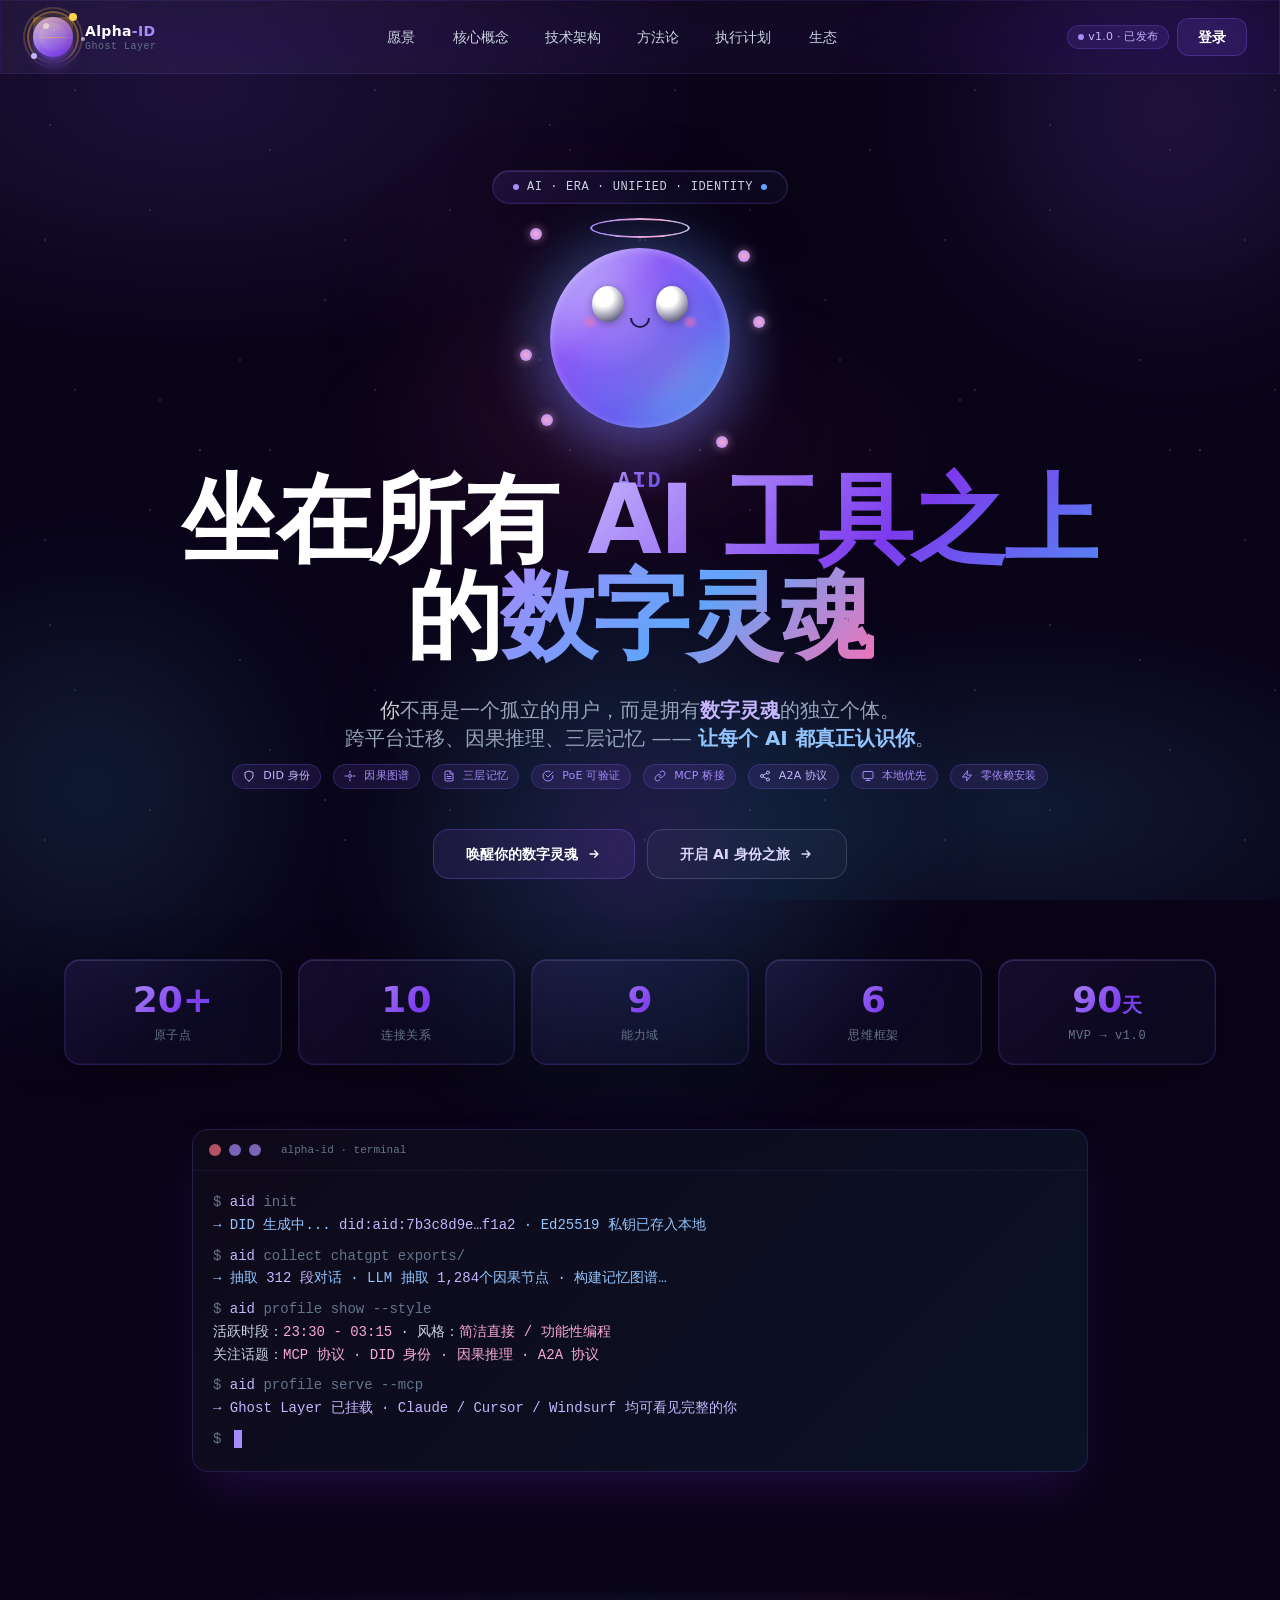
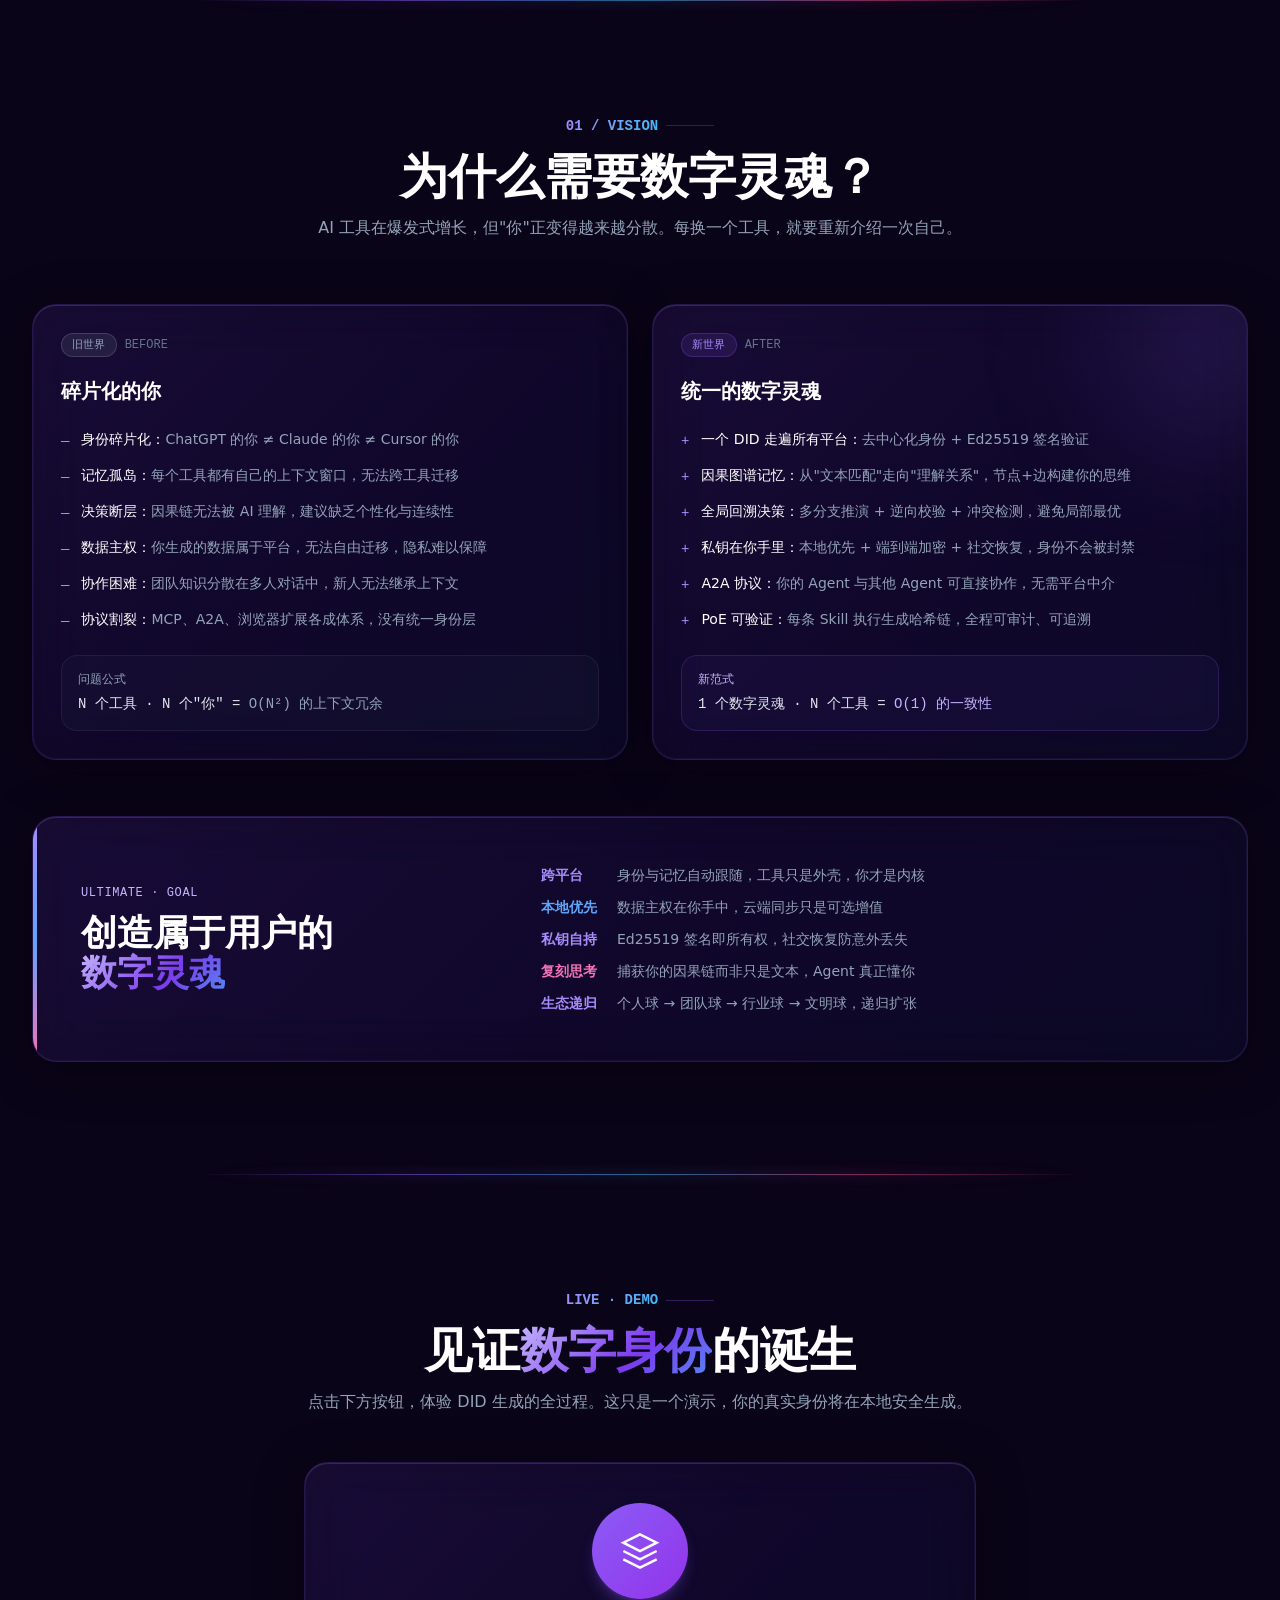
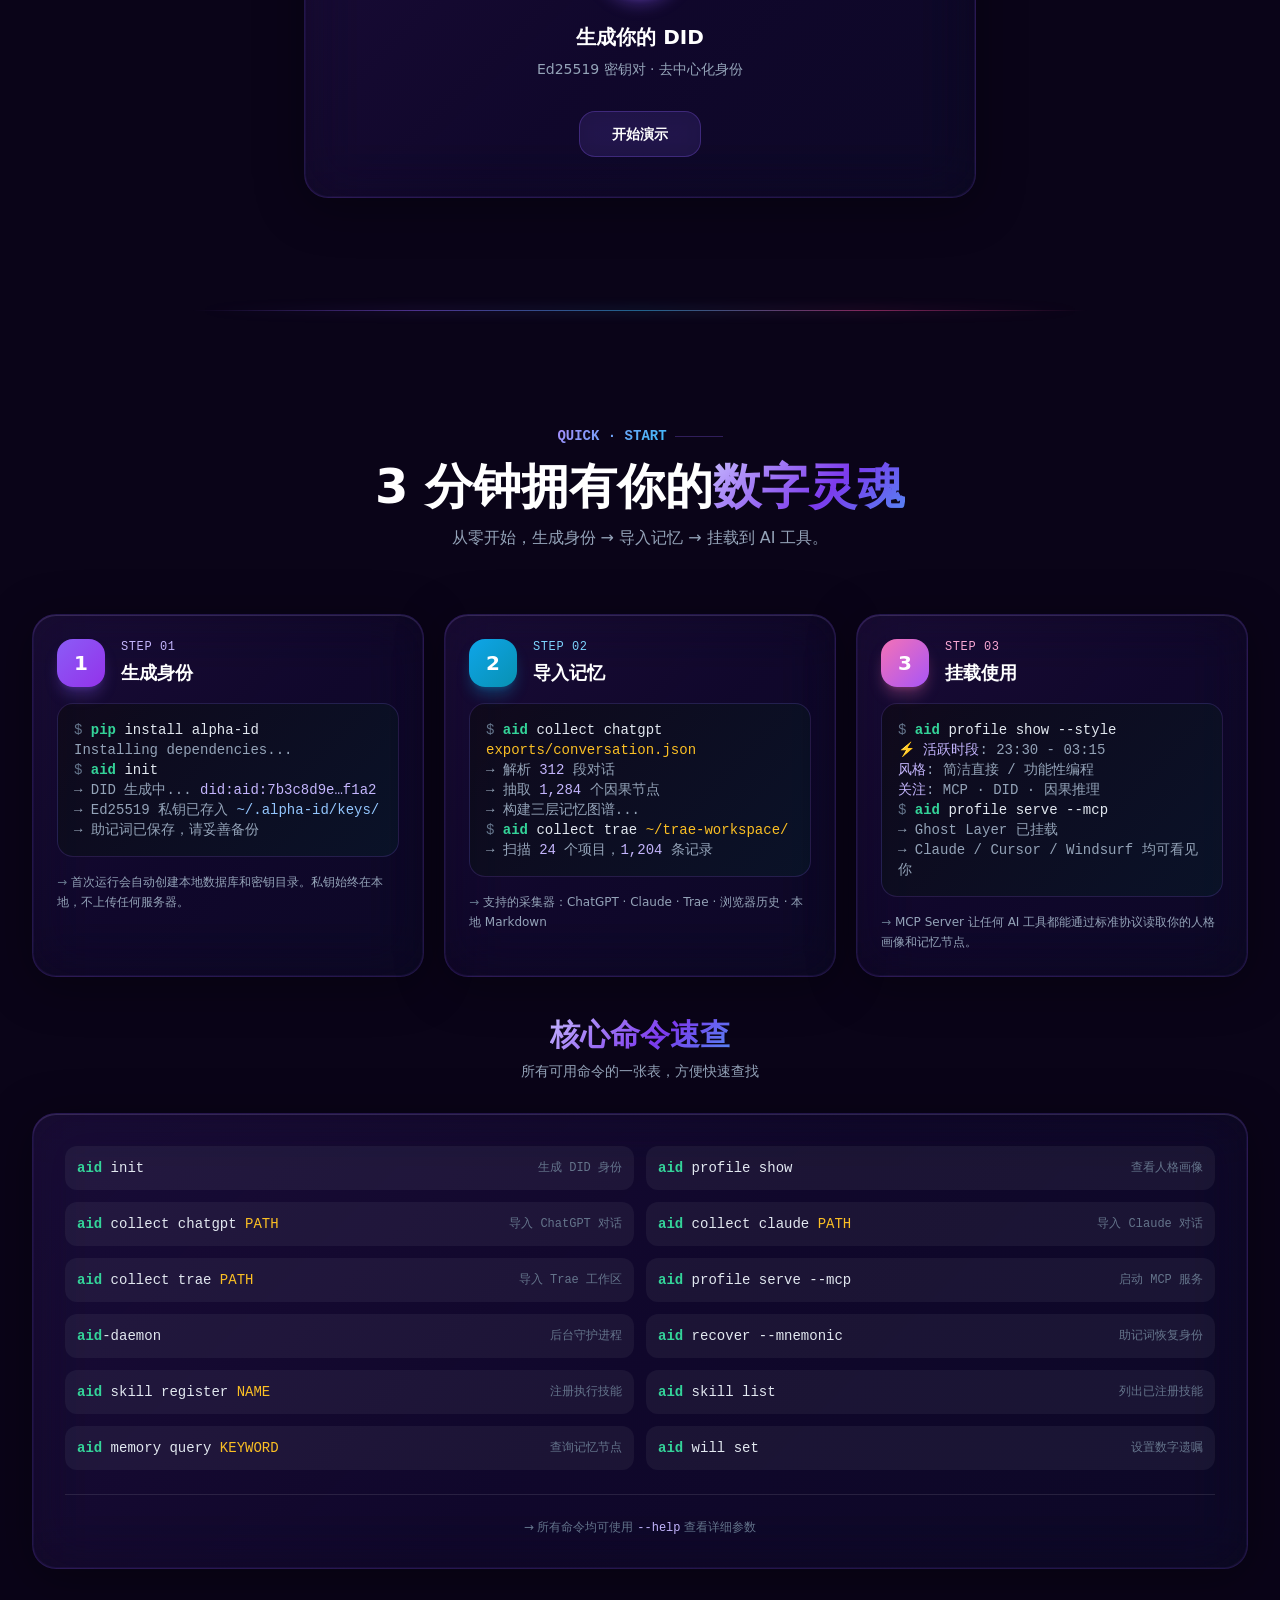
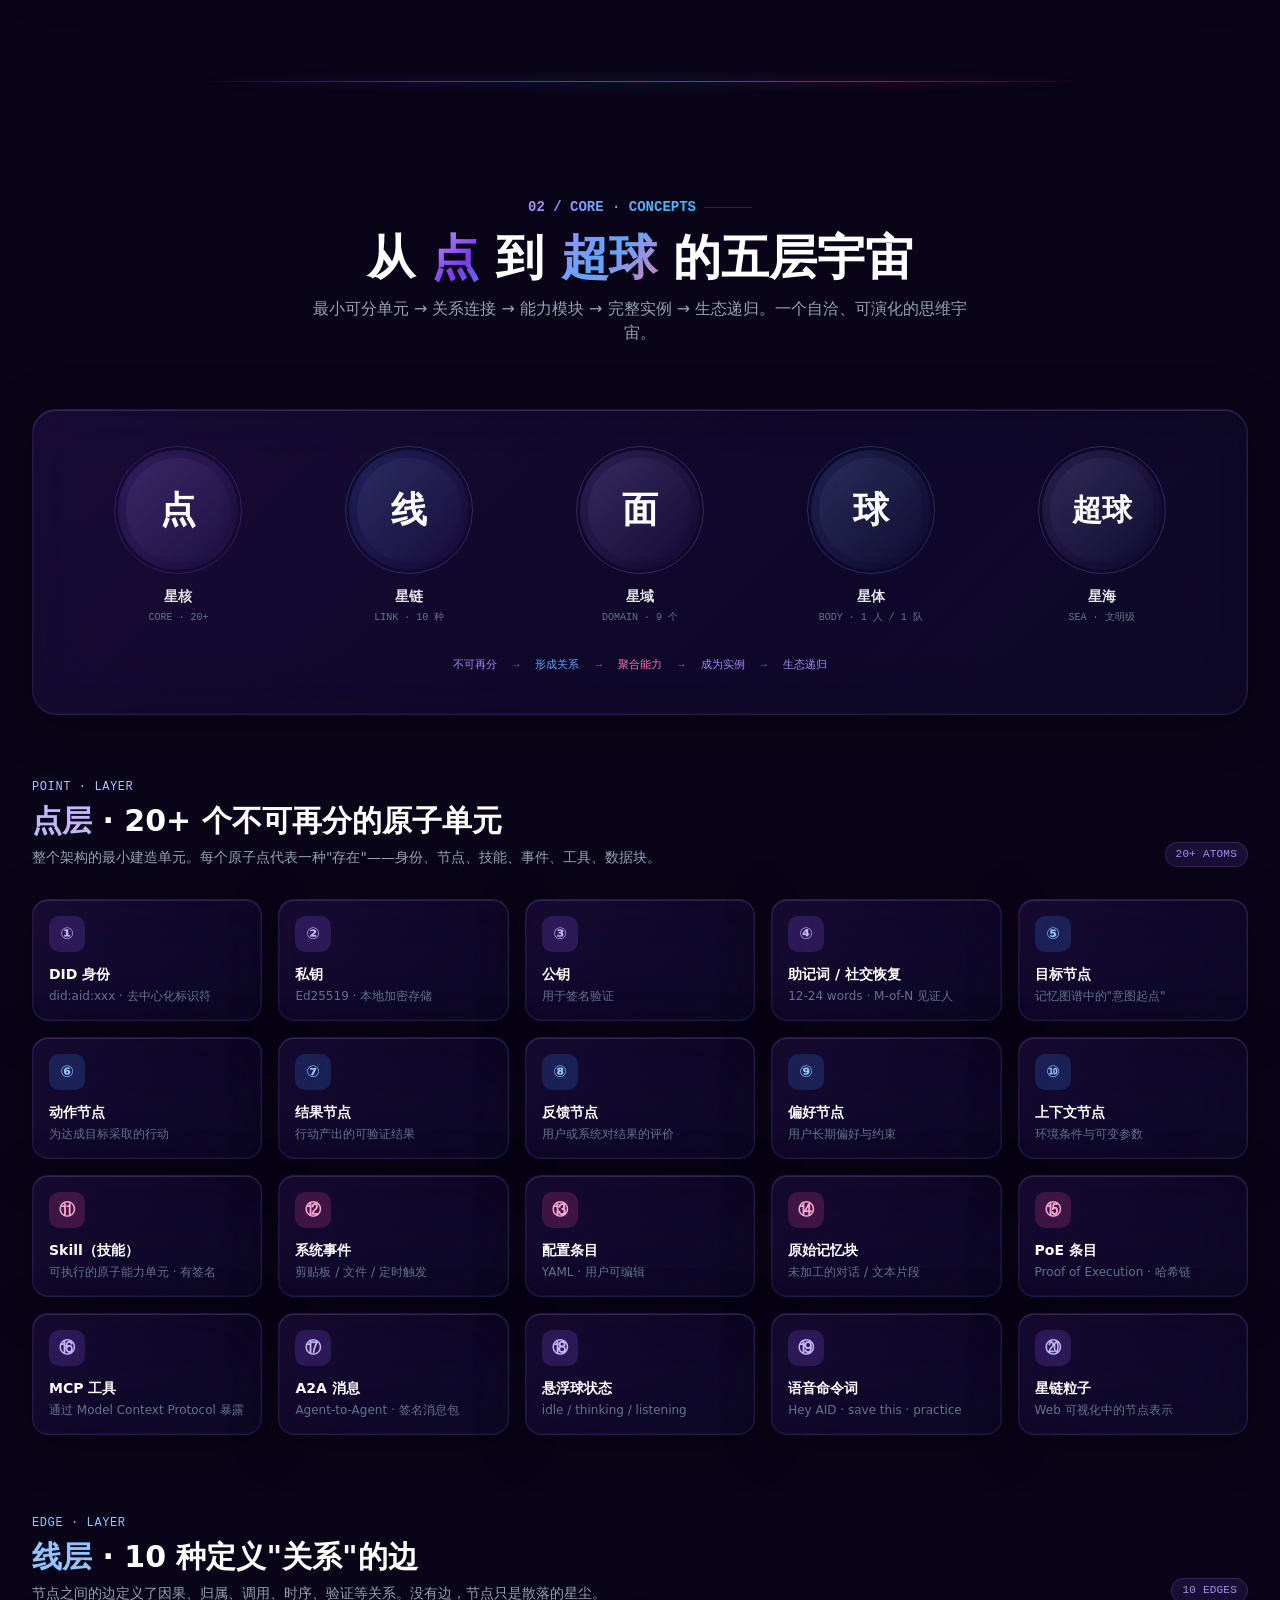
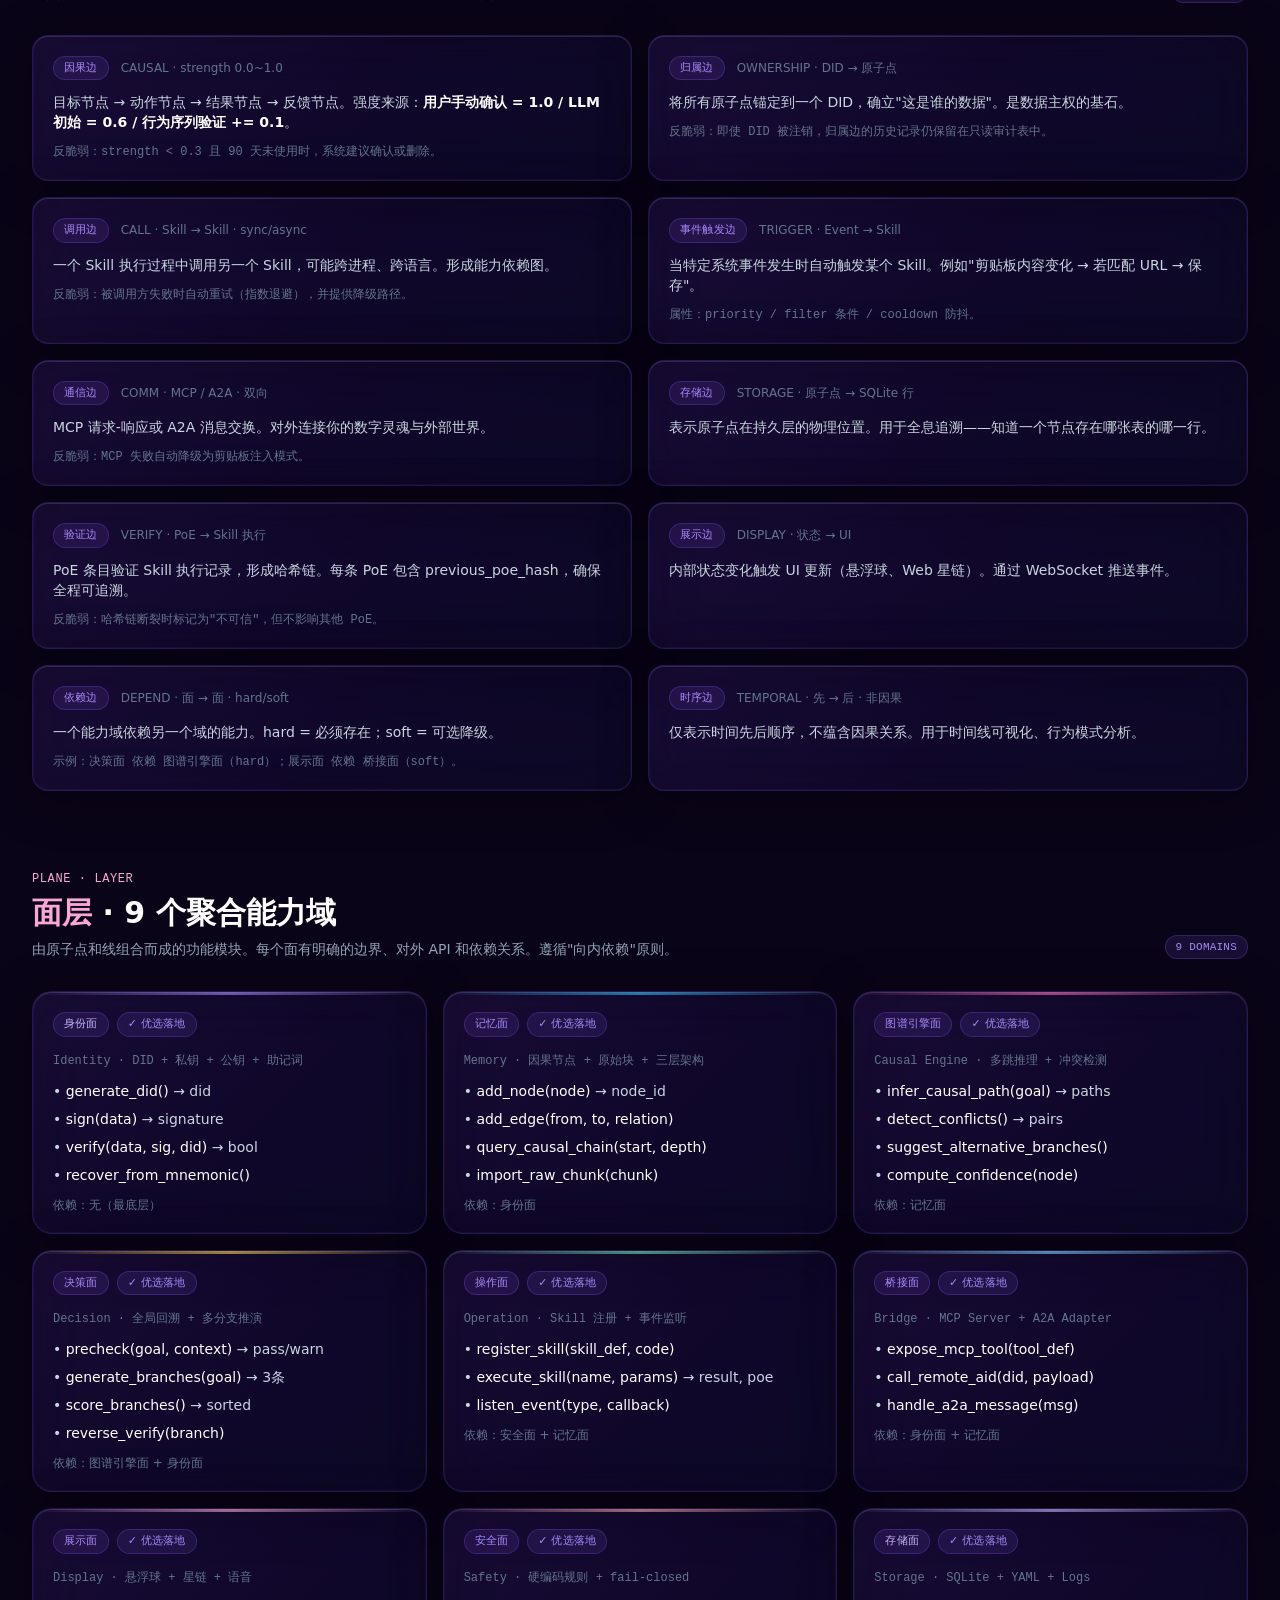
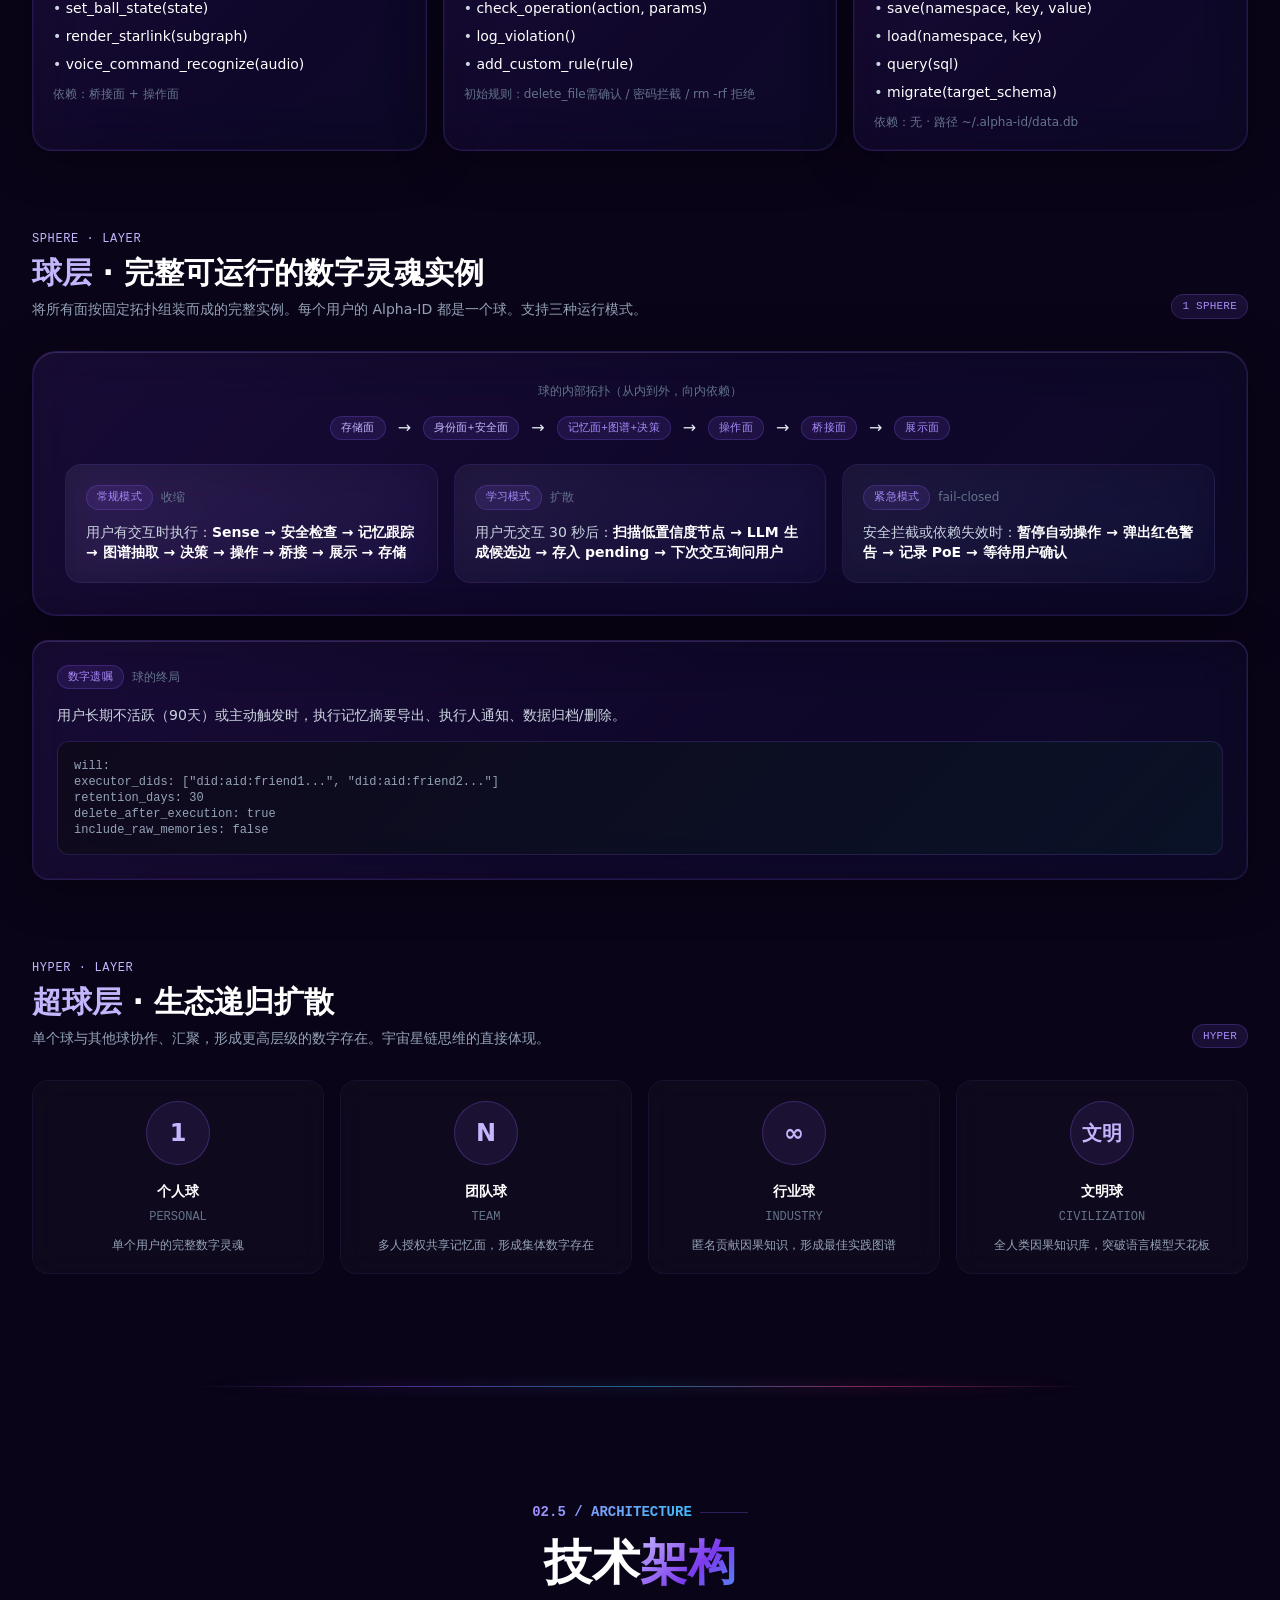
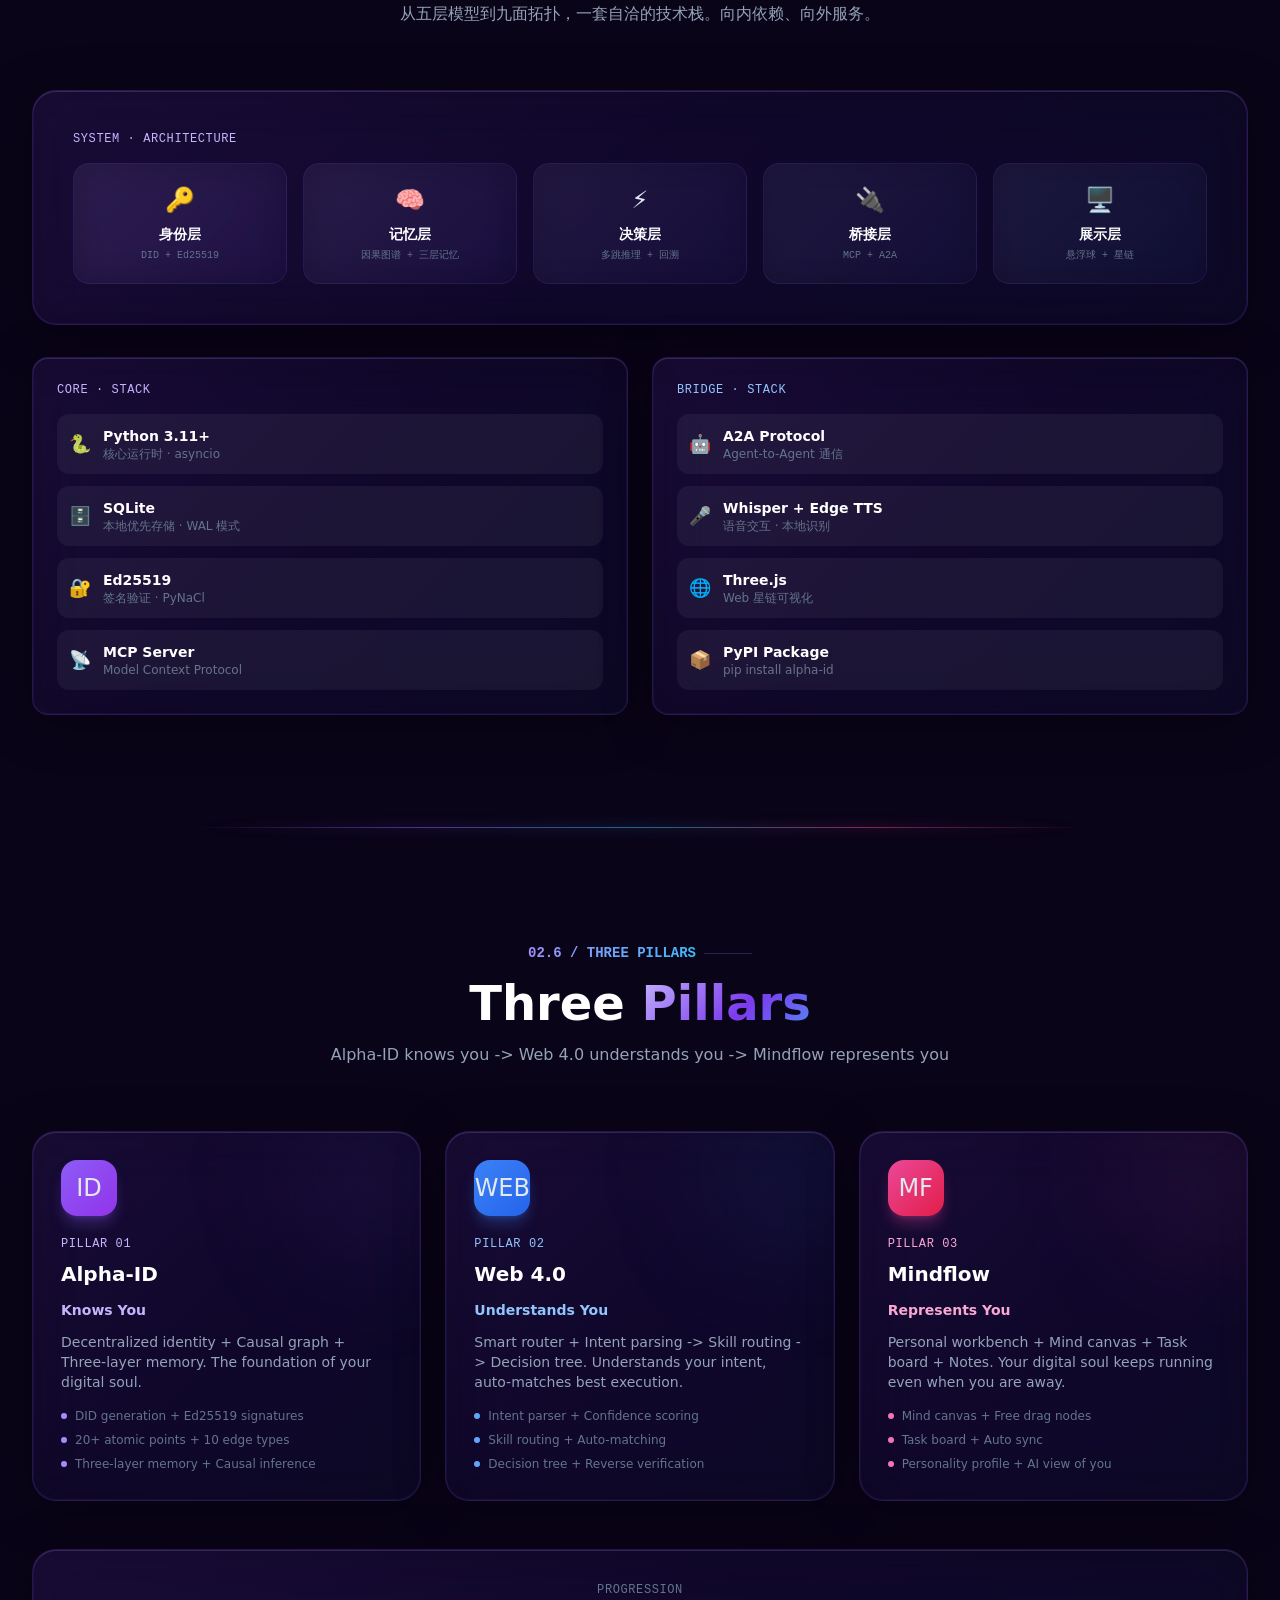
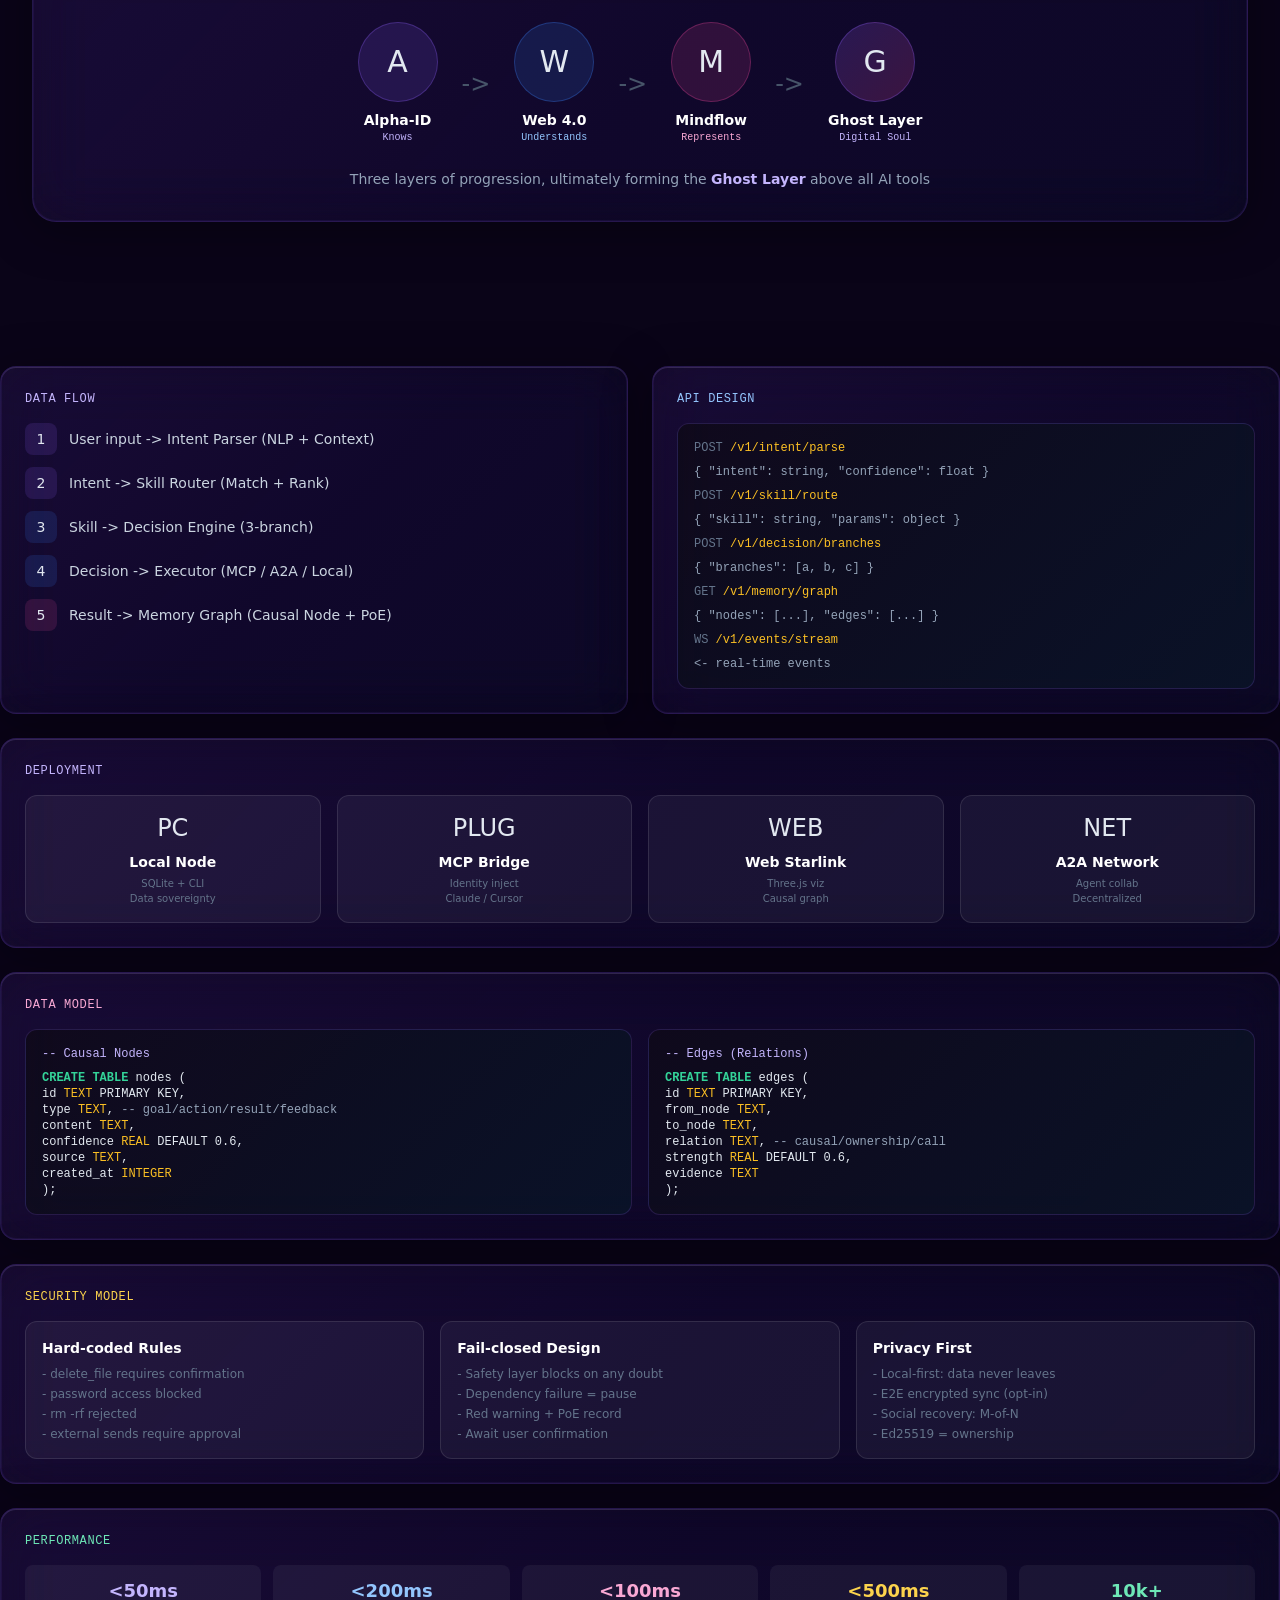
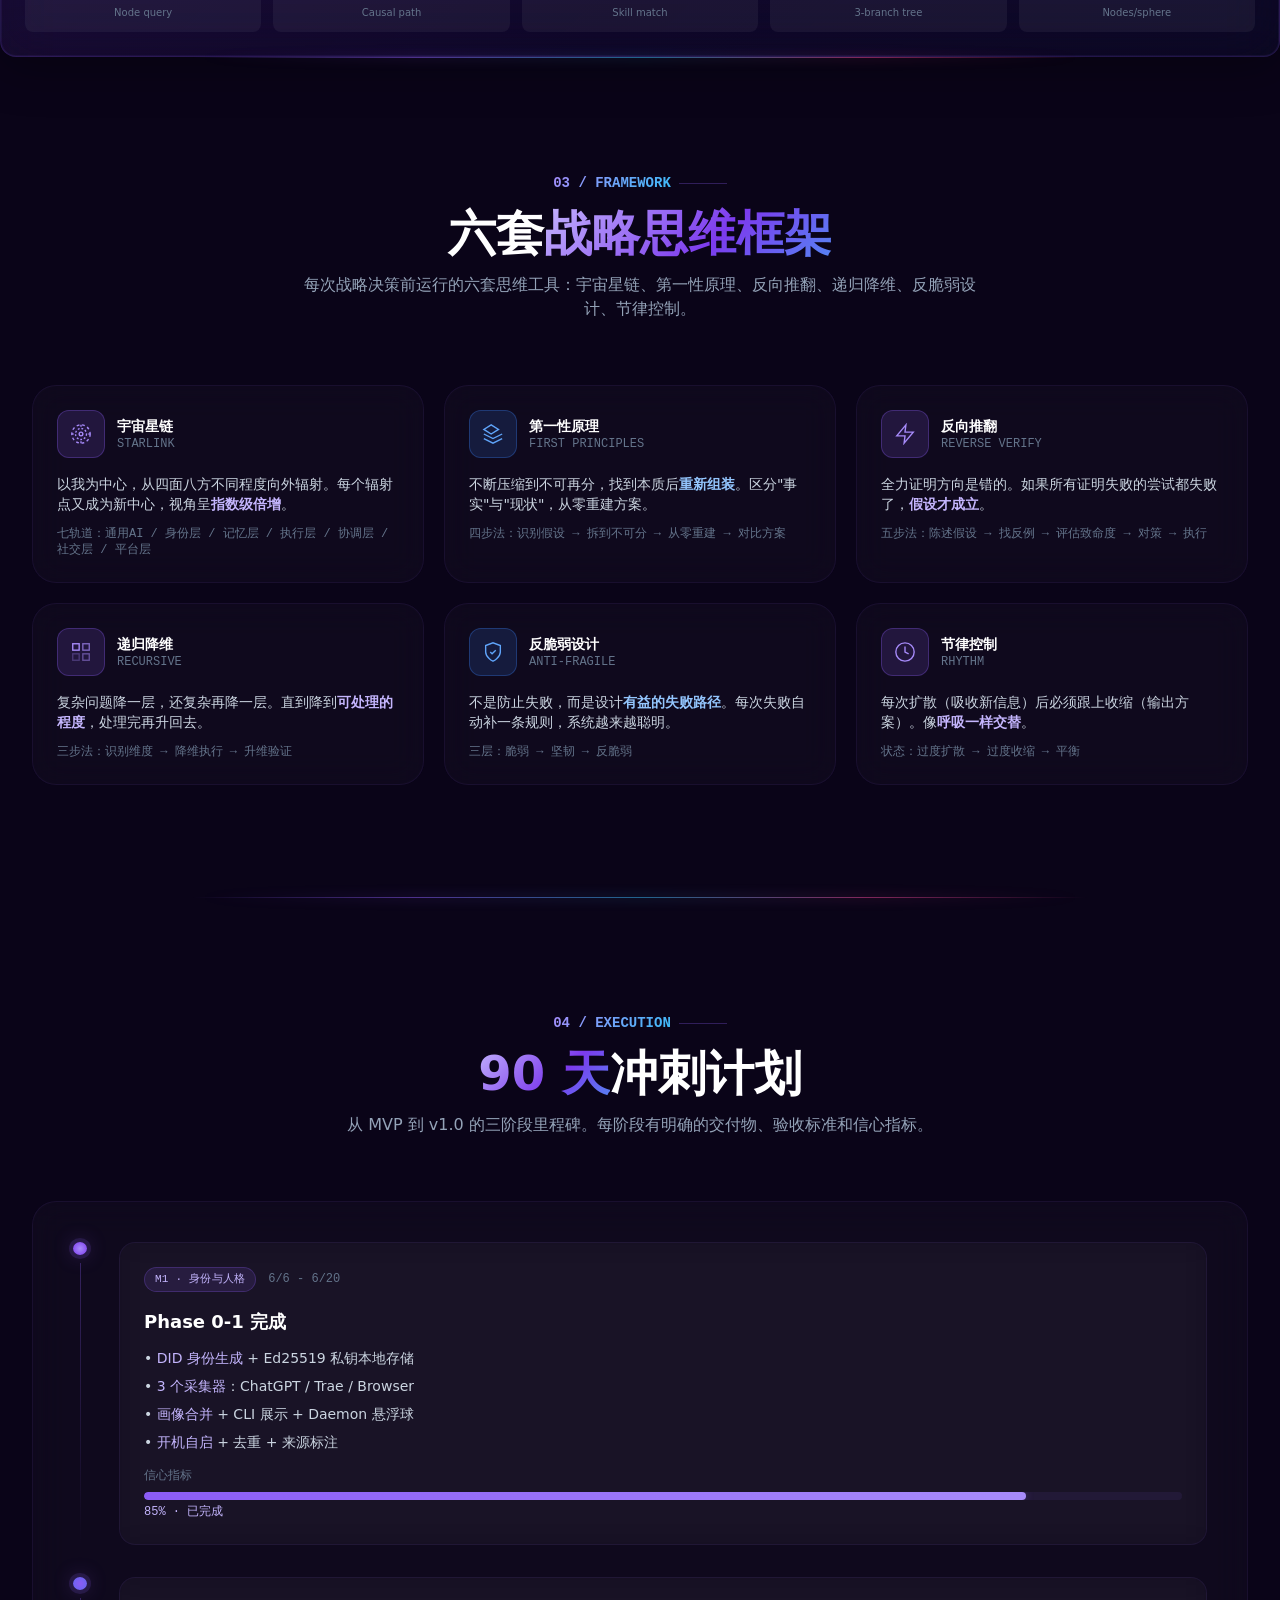
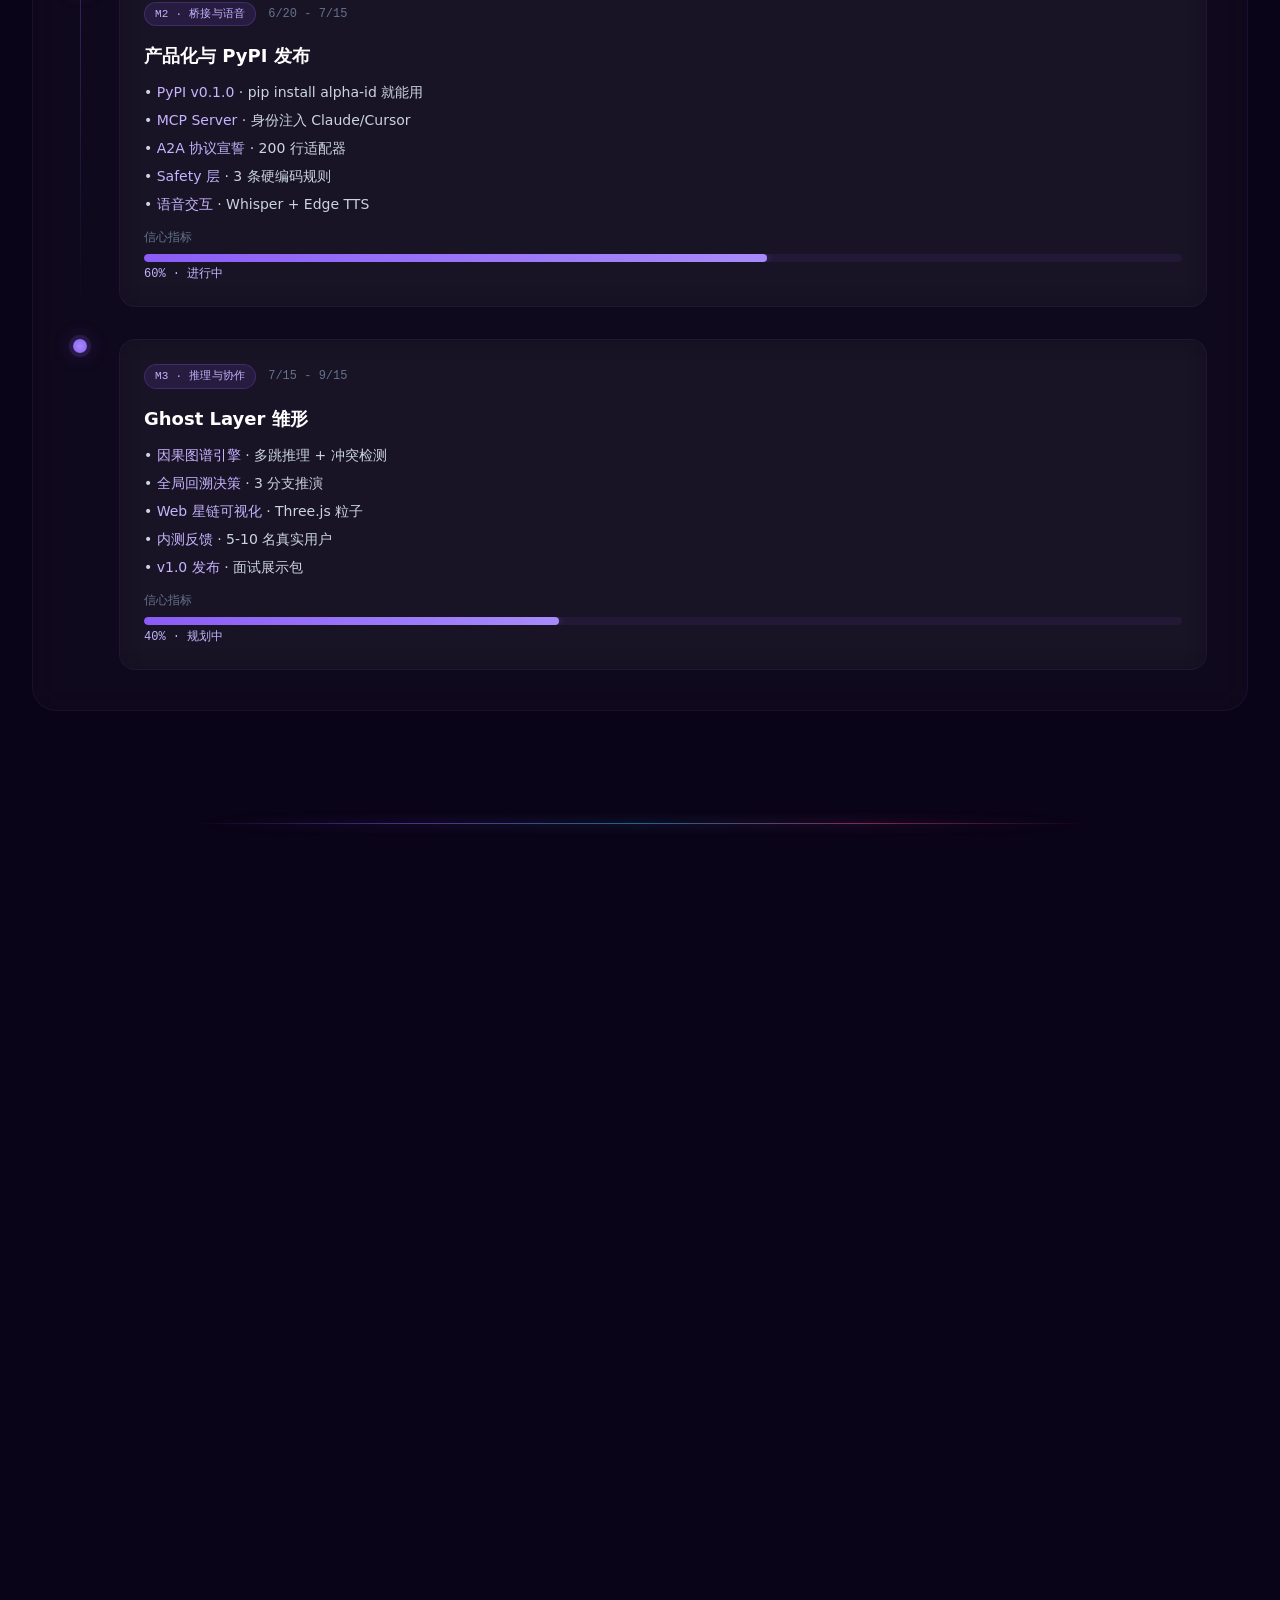
==== src/alpha_id/templates/ghost.html @ 771da6d3 "feat: alphaid core refactor + dual-chain memory + A2A + feishu" ====
<!DOCTYPE html>
<html lang="zh-CN">
<head>
<meta charset="UTF-8">
<meta name="viewport" content="width=device-width, initial-scale=1.0">
<title>Alpha-ID · 数字灵魂全景 · Ghost Layer</title>
<meta name="description" content="Alpha-ID - AI时代的统一身份层。你的数字灵魂，坐在所有AI工具之上的Ghost Layer。支持DID身份、因果图谱、三层记忆、MCP桥接、A2A协议，让每个AI工具都真正认识你。">
<meta name="keywords" content="Alpha-ID, DID, 去中心化身份, 数字灵魂, Ghost Layer, 因果图谱, MCP, A2A, AI identity, personal AI">
<meta name="author" content="Alpha-ID Team">
<meta name="robots" content="index, follow">
<link rel="icon" type="image/svg+xml" href="data:image/svg+xml,%3Csvg xmlns='http://www.w3.org/2000/svg' viewBox='0 0 100 100'%3E%3Cdefs%3E%3ClinearGradient id='g' x1='0%25' y1='0%25' x2='100%25' y2='100%25'%3E%3Cstop offset='0%25' stop-color='%23a78bfa'/%3E%3Cstop offset='100%25' stop-color='%237c3aed'/%3E%3C/linearGradient%3E%3C/defs%3E%3Ccircle cx='50' cy='50' r='45' fill='url(%23g)'/%3E%3Ctext x='50' y='68' font-family='Arial Black' font-size='50' fill='white' text-anchor='middle'%3Eα%3C/text%3E%3C/svg%3E">
<style>
*,:after,:before{--tw-border-spacing-x:0;--tw-border-spacing-y:0;--tw-translate-x:0;--tw-translate-y:0;--tw-rotate:0;--tw-skew-x:0;--tw-skew-y:0;--tw-scale-x:1;--tw-scale-y:1;--tw-pan-x: ;--tw-pan-y: ;--tw-pinch-zoom: ;--tw-scroll-snap-strictness:proximity;--tw-gradient-from-position: ;--tw-gradient-via-position: ;--tw-gradient-to-position: ;--tw-ordinal: ;--tw-slashed-zero: ;--tw-numeric-figure: ;--tw-numeric-spacing: ;--tw-numeric-fraction: ;--tw-ring-inset: ;--tw-ring-offset-width:0px;--tw-ring-offset-color:#fff;--tw-ring-color:rgba(59,130,246,.5);--tw-ring-offset-shadow:0 0 #0000;--tw-ring-shadow:0 0 #0000;--tw-shadow:0 0 #0000;--tw-shadow-colored:0 0 #0000;--tw-blur: ;--tw-brightness: ;--tw-contrast: ;--tw-grayscale: ;--tw-hue-rotate: ;--tw-invert: ;--tw-saturate: ;--tw-sepia: ;--tw-drop-shadow: ;--tw-backdrop-blur: ;--tw-backdrop-brightness: ;--tw-backdrop-contrast: ;--tw-backdrop-grayscale: ;--tw-backdrop-hue-rotate: ;--tw-backdrop-invert: ;--tw-backdrop-opacity: ;--tw-backdrop-saturate: ;--tw-backdrop-sepia: ;--tw-contain-size: ;--tw-contain-layout: ;--tw-contain-paint: ;--tw-contain-style: }::backdrop{--tw-border-spacing-x:0;--tw-border-spacing-y:0;--tw-translate-x:0;--tw-translate-y:0;--tw-rotate:0;--tw-skew-x:0;--tw-skew-y:0;--tw-scale-x:1;--tw-scale-y:1;--tw-pan-x: ;--tw-pan-y: ;--tw-pinch-zoom: ;--tw-scroll-snap-strictness:proximity;--tw-gradient-from-position: ;--tw-gradient-via-position: ;--tw-gradient-to-position: ;--tw-ordinal: ;--tw-slashed-zero: ;--tw-numeric-figure: ;--tw-numeric-spacing: ;--tw-numeric-fraction: ;--tw-ring-inset: ;--tw-ring-offset-width:0px;--tw-ring-offset-color:#fff;--tw-ring-color:rgba(59,130,246,.5);--tw-ring-offset-shadow:0 0 #0000;--tw-ring-shadow:0 0 #0000;--tw-shadow:0 0 #0000;--tw-shadow-colored:0 0 #0000;--tw-blur: ;--tw-brightness: ;--tw-contrast: ;--tw-grayscale: ;--tw-hue-rotate: ;--tw-invert: ;--tw-saturate: ;--tw-sepia: ;--tw-drop-shadow: ;--tw-backdrop-blur: ;--tw-backdrop-brightness: ;--tw-backdrop-contrast: ;--tw-backdrop-grayscale: ;--tw-backdrop-hue-rotate: ;--tw-backdrop-invert: ;--tw-backdrop-opacity: ;--tw-backdrop-saturate: ;--tw-backdrop-sepia: ;--tw-contain-size: ;--tw-contain-layout: ;--tw-contain-paint: ;--tw-contain-style: }/*! tailwindcss v3.4.19 | MIT License | https://tailwindcss.com*/*,:after,:before{box-sizing:border-box;border:0 solid #e5e7eb}:after,:before{--tw-content:""}:host,html{line-height:1.5;-webkit-text-size-adjust:100%;-moz-tab-size:4;-o-tab-size:4;tab-size:4;font-family:Inter,Noto Sans SC,system-ui,sans-serif;font-feature-settings:normal;font-variation-settings:normal;-webkit-tap-highlight-color:transparent}body{margin:0;line-height:inherit}hr{height:0;color:inherit;border-top-width:1px}abbr:where([title]){-webkit-text-decoration:underline dotted;text-decoration:underline dotted}h1,h2,h3,h4,h5,h6{font-size:inherit;font-weight:inherit}a{color:inherit;text-decoration:inherit}b,strong{font-weight:bolder}code,kbd,pre,samp{font-family:JetBrains Mono,ui-monospace,monospace;font-feature-settings:normal;font-variation-settings:normal;font-size:1em}small{font-size:80%}sub,sup{font-size:75%;line-height:0;position:relative;vertical-align:baseline}sub{bottom:-.25em}sup{top:-.5em}table{text-indent:0;border-color:inherit;border-collapse:collapse}button,input,optgroup,select,textarea{font-family:inherit;font-feature-settings:inherit;font-variation-settings:inherit;font-size:100%;font-weight:inherit;line-height:inherit;letter-spacing:inherit;color:inherit;margin:0;padding:0}button,select{text-transform:none}button,input:where([type=button]),input:where([type=reset]),input:where([type=submit]){-webkit-appearance:button;background-color:transparent;background-image:none}:-moz-focusring{outline:auto}:-moz-ui-invalid{box-shadow:none}progress{vertical-align:baseline}::-webkit-inner-spin-button,::-webkit-outer-spin-button{height:auto}[type=search]{-webkit-appearance:textfield;outline-offset:-2px}::-webkit-search-decoration{-webkit-appearance:none}::-webkit-file-upload-button{-webkit-appearance:button;font:inherit}summary{display:list-item}blockquote,dd,dl,figure,h1,h2,h3,h4,h5,h6,hr,p,pre{margin:0}fieldset{margin:0}fieldset,legend{padding:0}menu,ol,ul{list-style:none;margin:0;padding:0}dialog{padding:0}textarea{resize:vertical}input::-moz-placeholder,textarea::-moz-placeholder{opacity:1;color:#9ca3af}input::placeholder,textarea::placeholder{opacity:1;color:#9ca3af}[role=button],button{cursor:pointer}:disabled{cursor:default}audio,canvas,embed,iframe,img,object,svg,video{display:block;vertical-align:middle}img,video{max-width:100%;height:auto}[hidden]:where(:not([hidden=until-found])){display:none}.visible{visibility:visible}.fixed{position:fixed}.absolute{position:absolute}.relative{position:relative}.sticky{position:sticky}.-inset-1{inset:-.25rem}.-inset-1\.5{inset:-.375rem}.-inset-2\.5{inset:-.625rem}.inset-0{inset:0}.inset-1\.5{inset:.375rem}.inset-2{inset:.5rem}.inset-x-0{left:0;right:0}.-bottom-0\.5{bottom:-.125rem}.-left-0\.5{left:-.125rem}.-right-1{right:-.25rem}.-right-10{right:-2.5rem}.-right-20{right:-5rem}.-right-3{right:-.75rem}.-top-1{top:-.25rem}.-top-10{top:-2.5rem}.-top-20{top:-5rem}.left-0{left:0}.left-1\/2{left:50%}.left-1\/4{left:25%}.right-4{right:1rem}.top-0{top:0}.top-1\.5{top:.375rem}.top-1\/2{top:50%}.top-3{top:.75rem}.top-4{top:1rem}.z-10{z-index:10}.z-30{z-index:30}.mx-auto{margin-left:auto;margin-right:auto}.mb-1{margin-bottom:.25rem}.mb-1\.5{margin-bottom:.375rem}.mb-10{margin-bottom:2.5rem}.mb-12{margin-bottom:3rem}.mb-16{margin-bottom:4rem}.mb-2{margin-bottom:.5rem}.mb-20{margin-bottom:5rem}.mb-3{margin-bottom:.75rem}.mb-4{margin-bottom:1rem}.mb-5{margin-bottom:1.25rem}.mb-6{margin-bottom:1.5rem}.mb-8{margin-bottom:2rem}.ml-1{margin-left:.25rem}.ml-3{margin-left:.75rem}.ml-auto{margin-left:auto}.mr-1{margin-right:.25rem}.mt-0\.5{margin-top:.125rem}.mt-1{margin-top:.25rem}.mt-10{margin-top:2.5rem}.mt-14{margin-top:3.5rem}.mt-16{margin-top:4rem}.mt-2{margin-top:.5rem}.mt-20{margin-top:5rem}.mt-3{margin-top:.75rem}.mt-4{margin-top:1rem}.mt-6{margin-top:1.5rem}.mt-8{margin-top:2rem}.block{display:block}.inline-block{display:inline-block}.flex{display:flex}.inline-flex{display:inline-flex}.table{display:table}.grid{display:grid}.hidden{display:none}.aspect-square{aspect-ratio:1/1}.h-0\.5{height:.125rem}.h-1{height:.25rem}.h-1\.5{height:.375rem}.h-10{height:2.5rem}.h-12{height:3rem}.h-14{height:3.5rem}.h-16{height:4rem}.h-2{height:.5rem}.h-20{height:5rem}.h-24{height:6rem}.h-3{height:.75rem}.h-4{height:1rem}.h-40{height:10rem}.h-5{height:1.25rem}.h-56{height:14rem}.h-6{height:1.5rem}.h-8{height:2rem}.h-full{height:100%}.h-px{height:1px}.min-h-screen{min-height:100vh}.w-0\.5{width:.125rem}.w-1{width:.25rem}.w-1\.5{width:.375rem}.w-10{width:2.5rem}.w-12{width:3rem}.w-14{width:3.5rem}.w-16{width:4rem}.w-2{width:.5rem}.w-20{width:5rem}.w-24{width:6rem}.w-3{width:.75rem}.w-4{width:1rem}.w-40{width:10rem}.w-5{width:1.25rem}.w-56{width:14rem}.w-6{width:1.5rem}.w-8{width:2rem}.w-full{width:100%}.w-px{width:1px}.min-w-\[64px\]{min-width:64px}.max-w-2xl{max-width:42rem}.max-w-3xl{max-width:48rem}.max-w-4xl{max-width:56rem}.max-w-6xl{max-width:72rem}.max-w-7xl{max-width:80rem}.max-w-\[120px\]{max-width:120px}.flex-1{flex:1 1 0%}.flex-shrink{flex-shrink:1}.flex-shrink-0,.shrink-0{flex-shrink:0}.transform{transform:translate(var(--tw-translate-x),var(--tw-translate-y)) rotate(var(--tw-rotate)) skewX(var(--tw-skew-x)) skewY(var(--tw-skew-y)) scaleX(var(--tw-scale-x)) scaleY(var(--tw-scale-y))}@keyframes pulse{50%{opacity:.5}}.animate-pulse{animation:pulse 2s cubic-bezier(.4,0,.6,1) infinite}@keyframes pulse-soft{0%,to{opacity:1}50%{opacity:.65}}.animate-pulse-soft{animation:pulse-soft 3s ease-in-out infinite}.animate-spin{animation:spin 1s linear infinite}@keyframes spin{to{transform:rotate(1turn)}}.animate-spin-slow{animation:spin 20s linear infinite}.cursor-grab{cursor:grab}.cursor-pointer{cursor:pointer}.grid-cols-2{grid-template-columns:repeat(2,minmax(0,1fr))}.grid-cols-5{grid-template-columns:repeat(5,minmax(0,1fr))}.flex-col{flex-direction:column}.flex-wrap{flex-wrap:wrap}.items-start{align-items:flex-start}.items-end{align-items:flex-end}.items-center{align-items:center}.justify-center{justify-content:center}.justify-between{justify-content:space-between}.gap-1{gap:.25rem}.gap-1\.5{gap:.375rem}.gap-2{gap:.5rem}.gap-3{gap:.75rem}.gap-4{gap:1rem}.gap-5{gap:1.25rem}.gap-6{gap:1.5rem}.gap-8{gap:2rem}.gap-x-4{-moz-column-gap:1rem;column-gap:1rem}.gap-y-2{row-gap:.5rem}.space-y-1>:not([hidden])~:not([hidden]){--tw-space-y-reverse:0;margin-top:calc(.25rem*(1 - var(--tw-space-y-reverse)));margin-bottom:calc(.25rem*var(--tw-space-y-reverse))}.space-y-2>:not([hidden])~:not([hidden]){--tw-space-y-reverse:0;margin-top:calc(.5rem*(1 - var(--tw-space-y-reverse)));margin-bottom:calc(.5rem*var(--tw-space-y-reverse))}.space-y-3>:not([hidden])~:not([hidden]){--tw-space-y-reverse:0;margin-top:calc(.75rem*(1 - var(--tw-space-y-reverse)));margin-bottom:calc(.75rem*var(--tw-space-y-reverse))}.space-y-3\.5>:not([hidden])~:not([hidden]){--tw-space-y-reverse:0;margin-top:calc(.875rem*(1 - var(--tw-space-y-reverse)));margin-bottom:calc(.875rem*var(--tw-space-y-reverse))}.space-y-4>:not([hidden])~:not([hidden]){--tw-space-y-reverse:0;margin-top:calc(1rem*(1 - var(--tw-space-y-reverse)));margin-bottom:calc(1rem*var(--tw-space-y-reverse))}.space-y-8>:not([hidden])~:not([hidden]){--tw-space-y-reverse:0;margin-top:calc(2rem*(1 - var(--tw-space-y-reverse)));margin-bottom:calc(2rem*var(--tw-space-y-reverse))}.overflow-hidden{overflow:hidden}.whitespace-nowrap{white-space:nowrap}.break-all{word-break:break-all}.rounded{border-radius:.25rem}.rounded-2xl{border-radius:1rem}.rounded-3xl{border-radius:1.5rem}.rounded-full{border-radius:9999px}.rounded-lg{border-radius:.5rem}.rounded-xl{border-radius:.75rem}.border{border-width:1px}.border-4{border-width:4px}.border-x-2{border-left-width:2px;border-right-width:2px}.border-b{border-bottom-width:1px}.border-b-0{border-bottom-width:0}.border-t{border-top-width:1px}.border-t-2{border-top-width:2px}.border-amber-300\/20{border-color:rgba(252,211,77,.2)}.border-amber-400\/40{border-color:rgba(251,191,36,.4)}.border-cosmic-400\/25{border-color:rgba(96,165,250,.25)}.border-cosmic-500\/30{border-color:rgba(59,130,246,.3)}.border-emerald-500{--tw-border-opacity:1;border-color:rgb(16 185 129/var(--tw-border-opacity,1))}.border-emerald-500\/20{border-color:rgba(16,185,129,.2)}.border-nebula-400\/25{border-color:rgba(167,139,250,.25)}.border-nebula-500\/10{border-color:rgba(139,92,246,.1)}.border-nebula-500\/15{border-color:rgba(139,92,246,.15)}.border-nebula-500\/20{border-color:rgba(139,92,246,.2)}.border-nebula-500\/25{border-color:rgba(139,92,246,.25)}.border-nebula-500\/30{border-color:rgba(139,92,246,.3)}.border-nebula-500\/40{border-color:rgba(139,92,246,.4)}.border-nebula-500\/50{border-color:rgba(139,92,246,.5)}.border-pink-500\/30{border-color:rgba(236,72,153,.3)}.border-slate-500\/15{border-color:rgba(100,116,139,.15)}.border-violet-500\/30{border-color:rgba(139,92,246,.3)}.border-white\/10{border-color:hsla(0,0%,100%,.1)}.border-t-violet-500{--tw-border-opacity:1;border-top-color:rgb(139 92 246/var(--tw-border-opacity,1))}.bg-amber-300{--tw-bg-opacity:1;background-color:rgb(252 211 77/var(--tw-bg-opacity,1))}.bg-amber-500\/20{background-color:rgba(245,158,11,.2)}.bg-cosmic-400{--tw-bg-opacity:1;background-color:rgb(96 165 250/var(--tw-bg-opacity,1))}.bg-cosmic-500\/10{background-color:rgba(59,130,246,.1)}.bg-cosmic-500\/15{background-color:rgba(59,130,246,.15)}.bg-cosmic-500\/20{background-color:rgba(59,130,246,.2)}.bg-emerald-400{--tw-bg-opacity:1;background-color:rgb(52 211 153/var(--tw-bg-opacity,1))}.bg-emerald-500\/20{background-color:rgba(16,185,129,.2)}.bg-emerald-500\/5{background-color:rgba(16,185,129,.05)}.bg-nebula-300{--tw-bg-opacity:1;background-color:rgb(196 181 253/var(--tw-bg-opacity,1))}.bg-nebula-400{--tw-bg-opacity:1;background-color:rgb(167 139 250/var(--tw-bg-opacity,1))}.bg-nebula-400\/70{background-color:rgba(167,139,250,.7)}.bg-nebula-500\/10{background-color:rgba(139,92,246,.1)}.bg-nebula-500\/15{background-color:rgba(139,92,246,.15)}.bg-nebula-500\/20{background-color:rgba(139,92,246,.2)}.bg-nebula-500\/30{background-color:rgba(139,92,246,.3)}.bg-nebula-500\/5{background-color:rgba(139,92,246,.05)}.bg-nebula-600\/30{background-color:rgba(124,58,237,.3)}.bg-pink-400{--tw-bg-opacity:1;background-color:rgb(244 114 182/var(--tw-bg-opacity,1))}.bg-pink-500\/10{background-color:rgba(236,72,153,.1)}.bg-pink-500\/15{background-color:rgba(236,72,153,.15)}.bg-pink-500\/20{background-color:rgba(236,72,153,.2)}.bg-rose-400\/70{background-color:rgba(251,113,133,.7)}.bg-slate-500\/20{background-color:rgba(100,116,139,.2)}.bg-slate-500\/5{background-color:rgba(100,116,139,.05)}.bg-white\/30{background-color:hsla(0,0%,100%,.3)}.bg-white\/5{background-color:hsla(0,0%,100%,.05)}.bg-white\/60{background-color:hsla(0,0%,100%,.6)}.bg-gradient-to-b{background-image:linear-gradient(to bottom,var(--tw-gradient-stops))}.bg-gradient-to-br{background-image:linear-gradient(to bottom right,var(--tw-gradient-stops))}.bg-gradient-to-r{background-image:linear-gradient(to right,var(--tw-gradient-stops))}.bg-gradient-to-t{background-image:linear-gradient(to top,var(--tw-gradient-stops))}.from-amber-400\/25{--tw-gradient-from:rgba(251,191,36,.25) var(--tw-gradient-from-position);--tw-gradient-to:rgba(251,191,36,0) var(--tw-gradient-to-position);--tw-gradient-stops:var(--tw-gradient-from),var(--tw-gradient-to)}.from-cosmic-400\/15{--tw-gradient-from:rgba(96,165,250,.15) var(--tw-gradient-from-position);--tw-gradient-to:rgba(96,165,250,0) var(--tw-gradient-to-position);--tw-gradient-stops:var(--tw-gradient-from),var(--tw-gradient-to)}.from-cosmic-500{--tw-gradient-from:#3b82f6 var(--tw-gradient-from-position);--tw-gradient-to:rgba(59,130,246,0) var(--tw-gradient-to-position);--tw-gradient-stops:var(--tw-gradient-from),var(--tw-gradient-to)}.from-cosmic-500\/15{--tw-gradient-from:rgba(59,130,246,.15) var(--tw-gradient-from-position);--tw-gradient-to:rgba(59,130,246,0) var(--tw-gradient-to-position);--tw-gradient-stops:var(--tw-gradient-from),var(--tw-gradient-to)}.from-emerald-500{--tw-gradient-from:#10b981 var(--tw-gradient-from-position);--tw-gradient-to:rgba(16,185,129,0) var(--tw-gradient-to-position);--tw-gradient-stops:var(--tw-gradient-from),var(--tw-gradient-to)}.from-nebula-300{--tw-gradient-from:#c4b5fd var(--tw-gradient-from-position);--tw-gradient-to:rgba(196,181,253,0) var(--tw-gradient-to-position);--tw-gradient-stops:var(--tw-gradient-from),var(--tw-gradient-to)}.from-nebula-400{--tw-gradient-from:#a78bfa var(--tw-gradient-from-position);--tw-gradient-to:rgba(167,139,250,0) var(--tw-gradient-to-position);--tw-gradient-stops:var(--tw-gradient-from),var(--tw-gradient-to)}.from-nebula-400\/15{--tw-gradient-from:rgba(167,139,250,.15) var(--tw-gradient-from-position);--tw-gradient-to:rgba(167,139,250,0) var(--tw-gradient-to-position);--tw-gradient-stops:var(--tw-gradient-from),var(--tw-gradient-to)}.from-nebula-500{--tw-gradient-from:#8b5cf6 var(--tw-gradient-from-position);--tw-gradient-to:rgba(139,92,246,0) var(--tw-gradient-to-position);--tw-gradient-stops:var(--tw-gradient-from),var(--tw-gradient-to)}.from-nebula-500\/15{--tw-gradient-from:rgba(139,92,246,.15) var(--tw-gradient-from-position);--tw-gradient-to:rgba(139,92,246,0) var(--tw-gradient-to-position);--tw-gradient-stops:var(--tw-gradient-from),var(--tw-gradient-to)}.from-nebula-500\/20{--tw-gradient-from:rgba(139,92,246,.2) var(--tw-gradient-from-position);--tw-gradient-to:rgba(139,92,246,0) var(--tw-gradient-to-position);--tw-gradient-stops:var(--tw-gradient-from),var(--tw-gradient-to)}.from-nebula-500\/30{--tw-gradient-from:rgba(139,92,246,.3) var(--tw-gradient-from-position);--tw-gradient-to:rgba(139,92,246,0) var(--tw-gradient-to-position);--tw-gradient-stops:var(--tw-gradient-from),var(--tw-gradient-to)}.from-pink-400{--tw-gradient-from:#f472b6 var(--tw-gradient-from-position);--tw-gradient-to:rgba(244,114,182,0) var(--tw-gradient-to-position);--tw-gradient-stops:var(--tw-gradient-from),var(--tw-gradient-to)}.from-pink-500{--tw-gradient-from:#ec4899 var(--tw-gradient-from-position);--tw-gradient-to:rgba(236,72,153,0) var(--tw-gradient-to-position);--tw-gradient-stops:var(--tw-gradient-from),var(--tw-gradient-to)}.from-sky-500{--tw-gradient-from:#0ea5e9 var(--tw-gradient-from-position);--tw-gradient-to:rgba(14,165,233,0) var(--tw-gradient-to-position);--tw-gradient-stops:var(--tw-gradient-from),var(--tw-gradient-to)}.from-transparent{--tw-gradient-from:transparent var(--tw-gradient-from-position);--tw-gradient-to:transparent var(--tw-gradient-to-position);--tw-gradient-stops:var(--tw-gradient-from),var(--tw-gradient-to)}.from-violet-500{--tw-gradient-from:#8b5cf6 var(--tw-gradient-from-position);--tw-gradient-to:rgba(139,92,246,0) var(--tw-gradient-to-position);--tw-gradient-stops:var(--tw-gradient-from),var(--tw-gradient-to)}.from-white\/20{--tw-gradient-from:hsla(0,0%,100%,.2) var(--tw-gradient-from-position);--tw-gradient-to:hsla(0,0%,100%,0) var(--tw-gradient-to-position);--tw-gradient-stops:var(--tw-gradient-from),var(--tw-gradient-to)}.from-white\/5{--tw-gradient-from:hsla(0,0%,100%,.05) var(--tw-gradient-from-position);--tw-gradient-to:hsla(0,0%,100%,0) var(--tw-gradient-to-position);--tw-gradient-stops:var(--tw-gradient-from),var(--tw-gradient-to)}.via-amber-300\/10{--tw-gradient-to:rgba(252,211,77,0) var(--tw-gradient-to-position);--tw-gradient-stops:var(--tw-gradient-from),rgba(252,211,77,.1) var(--tw-gradient-via-position),var(--tw-gradient-to)}.via-amber-400\/5{--tw-gradient-to:rgba(251,191,36,0) var(--tw-gradient-to-position);--tw-gradient-stops:var(--tw-gradient-from),rgba(251,191,36,.05) var(--tw-gradient-via-position),var(--tw-gradient-to)}.via-amber-400\/60{--tw-gradient-to:rgba(251,191,36,0) var(--tw-gradient-to-position);--tw-gradient-stops:var(--tw-gradient-from),rgba(251,191,36,.6) var(--tw-gradient-via-position),var(--tw-gradient-to)}.via-cosmic-400{--tw-gradient-to:rgba(96,165,250,0) var(--tw-gradient-to-position);--tw-gradient-stops:var(--tw-gradient-from),#60a5fa var(--tw-gradient-via-position),var(--tw-gradient-to)}.via-nebula-500{--tw-gradient-to:rgba(139,92,246,0) var(--tw-gradient-to-position);--tw-gradient-stops:var(--tw-gradient-from),#8b5cf6 var(--tw-gradient-via-position),var(--tw-gradient-to)}.to-amber-300\/10{--tw-gradient-to:rgba(252,211,77,.1) var(--tw-gradient-to-position)}.to-blue-600{--tw-gradient-to:#2563eb var(--tw-gradient-to-position)}.to-cosmic-400{--tw-gradient-to:#60a5fa var(--tw-gradient-to-position)}.to-cyan-600{--tw-gradient-to:#0891b2 var(--tw-gradient-to-position)}.to-nebula-700{--tw-gradient-to:#6d28d9 var(--tw-gradient-to-position)}.to-pink-400{--tw-gradient-to:#f472b6 var(--tw-gradient-to-position)}.to-pink-500\/20{--tw-gradient-to:rgba(236,72,153,.2) var(--tw-gradient-to-position)}.to-purple-500{--tw-gradient-to:#a855f7 var(--tw-gradient-to-position)}.to-purple-600{--tw-gradient-to:#9333ea var(--tw-gradient-to-position)}.to-rose-600{--tw-gradient-to:#e11d48 var(--tw-gradient-to-position)}.to-teal-500{--tw-gradient-to:#14b8a6 var(--tw-gradient-to-position)}.to-transparent{--tw-gradient-to:transparent var(--tw-gradient-to-position)}.p-3{padding:.75rem}.p-4{padding:1rem}.p-5{padding:1.25rem}.p-6{padding:1.5rem}.p-7{padding:1.75rem}.p-8{padding:2rem}.px-3{padding-left:.75rem;padding-right:.75rem}.px-4{padding-left:1rem;padding-right:1rem}.px-5{padding-left:1.25rem;padding-right:1.25rem}.px-6{padding-left:1.5rem;padding-right:1.5rem}.px-8{padding-left:2rem;padding-right:2rem}.py-16{padding-top:4rem;padding-bottom:4rem}.py-2{padding-top:.5rem;padding-bottom:.5rem}.py-2\.5{padding-top:.625rem;padding-bottom:.625rem}.py-20{padding-top:5rem;padding-bottom:5rem}.py-3{padding-top:.75rem;padding-bottom:.75rem}.py-3\.5{padding-top:.875rem;padding-bottom:.875rem}.py-4{padding-top:1rem;padding-bottom:1rem}.pb-24{padding-bottom:6rem}.pt-16{padding-top:4rem}.pt-6{padding-top:1.5rem}.text-left{text-align:left}.text-center{text-align:center}.font-mono{font-family:JetBrains Mono,ui-monospace,monospace}.text-2xl{font-size:1.5rem;line-height:2rem}.text-3xl{font-size:1.875rem;line-height:2.25rem}.text-4xl{font-size:2.25rem;line-height:2.5rem}.text-5xl{font-size:3rem;line-height:1}.text-\[10px\]{font-size:10px}.text-\[11px\]{font-size:11px}.text-lg{font-size:1.125rem;line-height:1.75rem}.text-sm{font-size:.875rem;line-height:1.25rem}.text-xl{font-size:1.25rem;line-height:1.75rem}.text-xs{font-size:.75rem;line-height:1rem}.font-black{font-weight:900}.font-bold{font-weight:700}.font-medium{font-weight:500}.font-semibold{font-weight:600}.uppercase{text-transform:uppercase}.leading-\[1\.05\]{line-height:1.05}.leading-relaxed{line-height:1.625}.leading-tight{line-height:1.25}.tracking-tight{letter-spacing:-.025em}.tracking-wide{letter-spacing:.025em}.tracking-wider{letter-spacing:.05em}.text-amber-300{--tw-text-opacity:1;color:rgb(252 211 77/var(--tw-text-opacity,1))}.text-cosmic-300{--tw-text-opacity:1;color:rgb(147 197 253/var(--tw-text-opacity,1))}.text-cosmic-400{--tw-text-opacity:1;color:rgb(96 165 250/var(--tw-text-opacity,1))}.text-emerald-300{--tw-text-opacity:1;color:rgb(110 231 183/var(--tw-text-opacity,1))}.text-emerald-400{--tw-text-opacity:1;color:rgb(52 211 153/var(--tw-text-opacity,1))}.text-nebula-200{--tw-text-opacity:1;color:rgb(221 214 254/var(--tw-text-opacity,1))}.text-nebula-300{--tw-text-opacity:1;color:rgb(196 181 253/var(--tw-text-opacity,1))}.text-nebula-400{--tw-text-opacity:1;color:rgb(167 139 250/var(--tw-text-opacity,1))}.text-night-300{--tw-text-opacity:1;color:rgb(100 116 139/var(--tw-text-opacity,1))}.text-pink-300{--tw-text-opacity:1;color:rgb(249 168 212/var(--tw-text-opacity,1))}.text-pink-400{--tw-text-opacity:1;color:rgb(244 114 182/var(--tw-text-opacity,1))}.text-sky-300{--tw-text-opacity:1;color:rgb(125 211 252/var(--tw-text-opacity,1))}.text-slate-200{--tw-text-opacity:1;color:rgb(226 232 240/var(--tw-text-opacity,1))}.text-slate-300{--tw-text-opacity:1;color:rgb(203 213 225/var(--tw-text-opacity,1))}.text-slate-400{--tw-text-opacity:1;color:rgb(148 163 184/var(--tw-text-opacity,1))}.text-slate-500{--tw-text-opacity:1;color:rgb(100 116 139/var(--tw-text-opacity,1))}.text-slate-600{--tw-text-opacity:1;color:rgb(71 85 105/var(--tw-text-opacity,1))}.text-white{--tw-text-opacity:1;color:rgb(255 255 255/var(--tw-text-opacity,1))}.text-white\/80{color:hsla(0,0%,100%,.8)}.text-white\/90{color:hsla(0,0%,100%,.9)}.line-through{text-decoration-line:line-through}.antialiased{-webkit-font-smoothing:antialiased;-moz-osx-font-smoothing:grayscale}.opacity-50{opacity:.5}.shadow-2xl{--tw-shadow:0 25px 50px -12px rgba(0,0,0,.25);--tw-shadow-colored:0 25px 50px -12px var(--tw-shadow-color)}.shadow-2xl,.shadow-lg{box-shadow:var(--tw-ring-offset-shadow,0 0 #0000),var(--tw-ring-shadow,0 0 #0000),var(--tw-shadow)}.shadow-lg{--tw-shadow:0 10px 15px -3px rgba(0,0,0,.1),0 4px 6px -4px rgba(0,0,0,.1);--tw-shadow-colored:0 10px 15px -3px var(--tw-shadow-color),0 4px 6px -4px var(--tw-shadow-color)}.shadow-amber-400\/50{--tw-shadow-color:rgba(251,191,36,.5);--tw-shadow:var(--tw-shadow-colored)}.shadow-cosmic-500\/30{--tw-shadow-color:rgba(59,130,246,.3);--tw-shadow:var(--tw-shadow-colored)}.shadow-emerald-500\/30{--tw-shadow-color:rgba(16,185,129,.3);--tw-shadow:var(--tw-shadow-colored)}.shadow-nebula-400\/50{--tw-shadow-color:rgba(167,139,250,.5);--tw-shadow:var(--tw-shadow-colored)}.shadow-nebula-500\/30{--tw-shadow-color:rgba(139,92,246,.3);--tw-shadow:var(--tw-shadow-colored)}.shadow-nebula-500\/50{--tw-shadow-color:rgba(139,92,246,.5);--tw-shadow:var(--tw-shadow-colored)}.shadow-nebula-900\/30{--tw-shadow-color:rgba(76,29,149,.3);--tw-shadow:var(--tw-shadow-colored)}.shadow-pink-400\/30{--tw-shadow-color:rgba(244,114,182,.3);--tw-shadow:var(--tw-shadow-colored)}.shadow-pink-500\/30{--tw-shadow-color:rgba(236,72,153,.3);--tw-shadow:var(--tw-shadow-colored)}.shadow-sky-500\/30{--tw-shadow-color:rgba(14,165,233,.3);--tw-shadow:var(--tw-shadow-colored)}.shadow-violet-500\/30{--tw-shadow-color:rgba(139,92,246,.3);--tw-shadow:var(--tw-shadow-colored)}.outline{outline-style:solid}.blur{--tw-blur:blur(8px)}.blur,.blur-3xl{filter:var(--tw-blur) var(--tw-brightness) var(--tw-contrast) var(--tw-grayscale) var(--tw-hue-rotate) var(--tw-invert) var(--tw-saturate) var(--tw-sepia) var(--tw-drop-shadow)}.blur-3xl{--tw-blur:blur(64px)}.grayscale{--tw-grayscale:grayscale(100%)}.filter,.grayscale{filter:var(--tw-blur) var(--tw-brightness) var(--tw-contrast) var(--tw-grayscale) var(--tw-hue-rotate) var(--tw-invert) var(--tw-saturate) var(--tw-sepia) var(--tw-drop-shadow)}.backdrop-filter{-webkit-backdrop-filter:var(--tw-backdrop-blur) var(--tw-backdrop-brightness) var(--tw-backdrop-contrast) var(--tw-backdrop-grayscale) var(--tw-backdrop-hue-rotate) var(--tw-backdrop-invert) var(--tw-backdrop-opacity) var(--tw-backdrop-saturate) var(--tw-backdrop-sepia);backdrop-filter:var(--tw-backdrop-blur) var(--tw-backdrop-brightness) var(--tw-backdrop-contrast) var(--tw-backdrop-grayscale) var(--tw-backdrop-hue-rotate) var(--tw-backdrop-invert) var(--tw-backdrop-opacity) var(--tw-backdrop-saturate) var(--tw-backdrop-sepia)}.transition{transition-property:color,background-color,border-color,text-decoration-color,fill,stroke,opacity,box-shadow,transform,filter,-webkit-backdrop-filter;transition-property:color,background-color,border-color,text-decoration-color,fill,stroke,opacity,box-shadow,transform,filter,backdrop-filter;transition-property:color,background-color,border-color,text-decoration-color,fill,stroke,opacity,box-shadow,transform,filter,backdrop-filter,-webkit-backdrop-filter;transition-timing-function:cubic-bezier(.4,0,.2,1);transition-duration:.15s}.transition-transform{transition-property:transform;transition-timing-function:cubic-bezier(.4,0,.2,1);transition-duration:.15s}.ease-in-out{transition-timing-function:cubic-bezier(.4,0,.2,1)}.ease-out{transition-timing-function:cubic-bezier(0,0,.2,1)}.hover\:scale-105:hover{--tw-scale-x:1.05;--tw-scale-y:1.05;transform:translate(var(--tw-translate-x),var(--tw-translate-y)) rotate(var(--tw-rotate)) skewX(var(--tw-skew-x)) skewY(var(--tw-skew-y)) scaleX(var(--tw-scale-x)) scaleY(var(--tw-scale-y))}.hover\:bg-nebula-600\/50:hover{background-color:rgba(124,58,237,.5)}.hover\:bg-white\/10:hover{background-color:hsla(0,0%,100%,.1)}.hover\:bg-white\/5:hover{background-color:hsla(0,0%,100%,.05)}.hover\:text-slate-300:hover{--tw-text-opacity:1;color:rgb(203 213 225/var(--tw-text-opacity,1))}.hover\:text-white:hover{--tw-text-opacity:1;color:rgb(255 255 255/var(--tw-text-opacity,1))}.active\:cursor-grabbing:active{cursor:grabbing}@media (min-width:640px){.sm\:flex-row{flex-direction:row}}@media (min-width:768px){.md\:col-span-2{grid-column:span 2/span 2}.md\:col-span-3{grid-column:span 3/span 3}.md\:block{display:block}.md\:inline-flex{display:inline-flex}.md\:hidden{display:none}.md\:grid-cols-2{grid-template-columns:repeat(2,minmax(0,1fr))}.md\:grid-cols-3{grid-template-columns:repeat(3,minmax(0,1fr))}.md\:grid-cols-4{grid-template-columns:repeat(4,minmax(0,1fr))}.md\:grid-cols-5{grid-template-columns:repeat(5,minmax(0,1fr))}.md\:flex-row{flex-direction:row}.md\:gap-4{gap:1rem}.md\:gap-5{gap:1.25rem}.md\:gap-6{gap:1.5rem}.md\:gap-8{gap:2rem}.md\:p-10{padding:2.5rem}.md\:p-12{padding:3rem}.md\:p-8{padding:2rem}.md\:px-8{padding-left:2rem;padding-right:2rem}.md\:py-28{padding-top:7rem;padding-bottom:7rem}.md\:pb-32{padding-bottom:8rem}.md\:pt-24{padding-top:6rem}.md\:text-3xl{font-size:1.875rem;line-height:2.25rem}.md\:text-4xl{font-size:2.25rem;line-height:2.5rem}.md\:text-5xl{font-size:3rem;line-height:1}.md\:text-7xl{font-size:4.5rem;line-height:1}.md\:text-xl{font-size:1.25rem;line-height:1.75rem}}@media (min-width:1024px){.lg\:block{display:block}.lg\:flex{display:flex}.lg\:grid-cols-3{grid-template-columns:repeat(3,minmax(0,1fr))}.lg\:grid-cols-5{grid-template-columns:repeat(5,minmax(0,1fr))}.lg\:text-8xl{font-size:6rem;line-height:1}}</style>

<style>
  /* 本地系统字体回退（Google Fonts 在国内不稳定） */
  @font-face { font-family: 'Inter'; src: local('Arial'); font-display: swap; }
  @font-face { font-family: 'Noto Sans SC'; src: local('Microsoft YaHei'), local('PingFang SC'); font-display: swap; }
  @font-face { font-family: 'JetBrains Mono'; src: local('Consolas'), local('Courier New'); font-display: swap; }
</style>
<style>
  * { scrollbar-width: thin; scrollbar-color: rgba(139,92,246,0.4) transparent; }
  ::-webkit-scrollbar { width: 8px; height: 8px; }
  ::-webkit-scrollbar-track { 
    background: rgba(139,92,246,0.03); 
    border-radius: 4px;
  }
  ::-webkit-scrollbar-thumb {
    background: linear-gradient(180deg, rgba(167,139,250,0.6), rgba(139,92,246,0.5), rgba(99,102,241,0.4));
    border-radius: 4px;
    border: 2px solid transparent;
    background-clip: padding-box;
    transition: all 0.25s ease;
  }
  ::-webkit-scrollbar-thumb:hover {
    background: linear-gradient(180deg, rgba(167,139,250,0.8), rgba(139,92,246,0.7), rgba(99,102,241,0.6));
    box-shadow: 0 0 12px rgba(139,92,246,0.3);
  }
  html { scroll-behavior: smooth; }
  body { font-family: 'Inter', 'Noto Sans SC', system-ui, sans-serif; -webkit-font-smoothing: antialiased; }

  /* 星云背景 - 统一深度 */
  .cosmic-bg {
    background: #0a0418;
    position: relative;
    overflow-x: hidden;
    min-height: 100vh;
  }
  .cosmic-bg::before {
    content: '';
    position: fixed; inset: 0;
    background:
      radial-gradient(ellipse 70% 50% at 15% 10%, rgba(139,92,246,0.15) 0%, transparent 60%),
      radial-gradient(ellipse 60% 40% at 80% 90%, rgba(56,189,248,0.12) 0%, transparent 55%),
      radial-gradient(ellipse 50% 35% at 50% 50%, rgba(236,72,153,0.06) 0%, transparent 55%);
    pointer-events: none; z-index: 0;
    animation: bg-pulse 8s ease-in-out infinite;
  }
  
  @keyframes bg-pulse {
    0%, 100% { opacity: 1; }
    50% { opacity: 0.85; }
  }

  /* 星点层 */
  .stars, .stars2, .stars3 {
    position: fixed; top: 0; left: 0; width: 100%; height: 100%;
    pointer-events: none; z-index: 0;
  }
  .stars { background-image: radial-gradient(1px 1px at 25% 30%, #fff, transparent), radial-gradient(1px 1px at 50% 70%, #fff, transparent), radial-gradient(1px 1px at 80% 20%, #fff, transparent), radial-gradient(1px 1px at 15% 80%, #fff, transparent), radial-gradient(1px 1px at 90% 50%, #fff, transparent); background-size: 300px 300px; opacity: 0.4; }
  .stars2 { background-image: radial-gradient(1.5px 1.5px at 10% 25%, #c4b5fd, transparent), radial-gradient(1.5px 1.5px at 65% 60%, #7dd3fc, transparent), radial-gradient(1.5px 1.5px at 40% 90%, #fff, transparent); background-size: 500px 500px; opacity: 0.3; animation: pulse-soft 4s ease-in-out infinite; }
  .stars3 { background-image: radial-gradient(2px 2px at 20% 50%, #f9a8d4, transparent), radial-gradient(2px 2px at 80% 30%, #fff, transparent); background-size: 800px 800px; opacity: 0.2; animation: pulse-soft 6s ease-in-out infinite 1s; }

  /* 浮动光球 */
  .orb { position: fixed; border-radius: 50%; pointer-events: none; filter: blur(80px); opacity: 0.5; z-index: 0; }
  .orb-1 { width: 420px; height: 420px; background: radial-gradient(circle, rgba(139,92,246,0.45), transparent); top: -100px; right: -100px; animation: aurora 14s ease-in-out infinite; }
  .orb-2 { width: 380px; height: 380px; background: radial-gradient(circle, rgba(56,189,248,0.35), transparent); bottom: -80px; left: -100px; animation: aurora 11s ease-in-out infinite reverse; }
  .orb-3 { width: 300px; height: 300px; background: radial-gradient(circle, rgba(236,72,153,0.25), transparent); top: 40%; left: 45%; transform: translate(-50%,-50%); animation: aurora 16s ease-in-out infinite 3s; }

  /* 毛玻璃卡片 - 升级版 */
  .glass {
    background: linear-gradient(135deg, rgba(139,92,246,0.1) 0%, rgba(99,102,241,0.05) 50%, rgba(56,189,248,0.03) 100%);
    backdrop-filter: blur(28px) saturate(1.5);
    -webkit-backdrop-filter: blur(28px) saturate(1.5);
    border: 1px solid rgba(139,92,246,0.18);
    box-shadow: 0 8px 48px rgba(0,0,0,0.35), 
                0 0 0 1px rgba(139,92,246,0.08) inset,
                inset 0 1px 0 rgba(255,255,255,0.1);
  }
  .glass:hover { 
    border-color: rgba(139,92,246,0.35); 
    box-shadow: 0 12px 64px rgba(139,92,246,0.15), 
                0 0 0 1px rgba(139,92,246,0.15) inset,
                inset 0 1px 0 rgba(255,255,255,0.12); 
  }
  .glass-soft {
    background: linear-gradient(135deg, rgba(255,255,255,0.05) 0%, rgba(139,92,246,0.03) 100%);
    backdrop-filter: blur(20px) saturate(1.4);
    -webkit-backdrop-filter: blur(20px) saturate(1.4);
    border: 1px solid rgba(139,92,246,0.12);
  }
  .glass-light {
    background: rgba(255,255,255,0.025);
    backdrop-filter: blur(16px);
    -webkit-backdrop-filter: blur(16px);
    border: 1px solid rgba(139,92,246,0.08);
  }
  .glass:hover { border-color: rgba(139,92,246,0.35); box-shadow: 0 12px 64px rgba(139,92,246,0.2), inset 0 1px 0 rgba(255,255,255,0.1); }

  /* 发光文字渐变 */
  .text-gradient {
    background: linear-gradient(135deg, #c4b5fd 0%, #7c3aed 30%, #38bdf8 65%, #f9a8d4 100%);
    background-size: 200% 200%;
    -webkit-background-clip: text; background-clip: text;
    -webkit-text-fill-color: transparent;
    animation: gradient-x 8s ease infinite;
  }
  .text-gradient-2 {
    background: linear-gradient(135deg, #a78bfa, #60a5fa, #f472b6);
    -webkit-background-clip: text; background-clip: text;
    -webkit-text-fill-color: transparent;
  }

  /* 主按钮 - 简洁高级设计 */
  .btn-primary {
    background: rgba(139,92,246,0.12);
    border: 1px solid rgba(139,92,246,0.3);
    backdrop-filter: blur(12px);
    transition: all 0.35s cubic-bezier(0.4,0,0.2,1);
    position: relative;
    overflow: hidden;
  }
  .btn-primary::before {
    content: '';
    position: absolute; inset: 0;
    background: linear-gradient(135deg, rgba(139,92,246,0.1) 0%, transparent 50%, rgba(56,189,248,0.1) 100%);
    opacity: 0;
    transition: opacity 0.3s ease;
  }
  .btn-primary:hover {
    background: rgba(139,92,246,0.2);
    border-color: rgba(139,92,246,0.5);
    transform: translateY(-2px) scale(1.02);
    box-shadow: 0 12px 40px rgba(139,92,246,0.3), 0 0 0 1px rgba(139,92,246,0.4);
  }
  .btn-primary:hover::before {
    opacity: 1;
  }
  .btn-primary:active {
    transform: translateY(-1px) scale(1.01);
    box-shadow: 0 6px 20px rgba(139,92,246,0.25);
  }
  .btn-ghost {
    border: 1px solid rgba(148,163,184,0.25);
    background: rgba(148,163,184,0.05);
    transition: all 0.25s ease;
  }
  .btn-ghost:hover { 
    background: rgba(148,163,184,0.1); 
    border-color: rgba(148,163,184,0.4); 
  }

  /* 分割线光晕 */
  .glow-divider {
    height: 1px;
    background: linear-gradient(90deg, transparent, rgba(139,92,246,0.5), rgba(56,189,248,0.5), rgba(236,72,153,0.5), transparent);
    position: relative;
  }
  .glow-divider::before {
    content: ''; position: absolute; inset: -1px 0;
    background: inherit; filter: blur(6px); opacity: 0.5;
  }

  /* 章节编号 */
  .chapter-num {
    font-family: 'JetBrains Mono', monospace;
    background: linear-gradient(135deg, #a78bfa, #38bdf8);
    -webkit-background-clip: text; background-clip: text; -webkit-text-fill-color: transparent;
    font-weight: 700;
  }

  /* 代码块 */
  .code-block {
    background: linear-gradient(135deg, rgba(15,10,26,0.9) 0%, rgba(10,20,40,0.9) 100%);
    border: 1px solid rgba(139,92,246,0.2);
    font-family: 'JetBrains Mono', monospace;
  }

  /* 节点 */
  .node { transition: all 0.4s cubic-bezier(0.4,0,0.2,1); }
  .node:hover { transform: translateY(-6px) scale(1.04); }

  /* SVG 连线动画 */
  @keyframes dash { to { stroke-dashoffset: -30; } }
  .flow-line { stroke-dasharray: 6 8; animation: dash 2s linear infinite; }

  /* Terminal 闪烁 */
  .cursor { display: inline-block; width: 8px; height: 18px; background: #a78bfa; vertical-align: middle; animation: blink 1s step-end infinite; }

  /* 滚动显现 */
  .reveal { opacity: 0; transform: translateY(40px) scale(0.95); transition: all 0.7s cubic-bezier(0.16,1,0.3,1); }
  .reveal.visible { opacity: 1; transform: translateY(0) scale(1); }

  /* 徽章 */
  .tag {
    display: inline-flex; align-items: center; gap: 4px;
    padding: 3px 10px; border-radius: 9999px;
    font-size: 11px; font-weight: 500; letter-spacing: 0.02em;
    background: rgba(139,92,246,0.12);
    border: 1px solid rgba(139,92,246,0.25);
    color: #c4b5fd;
  }
  .tag-blue { background: rgba(139,92,246,0.12); border-color: rgba(139,92,246,0.25); color: #a78bfa; }
  .tag-pink { background: rgba(139,92,246,0.12); border-color: rgba(139,92,246,0.25); color: #a78bfa; }
  .tag-emerald { background: rgba(139,92,246,0.12); border-color: rgba(139,92,246,0.25); color: #a78bfa; }
  .tag-amber { background: rgba(139,92,246,0.12); border-color: rgba(139,92,246,0.25); color: #a78bfa; }
  .tag-rose { background: rgba(139,92,246,0.12); border-color: rgba(139,92,246,0.25); color: #a78bfa; }
  .tag-slate { background: rgba(148,163,184,0.12); border-color: rgba(148,163,184,0.25); color: #94a3b8; }
  .tag-nebula { background: rgba(139,92,246,0.12); border-color: rgba(139,92,246,0.25); color: #a78bfa; }

  /* 英雄发光环 */
  .hero-glow {
    position: absolute; left: 50%; top: 50%;
    transform: translate(-50%, -50%);
    width: 600px; height: 600px;
    background: radial-gradient(circle, rgba(139,92,246,0.25) 0%, rgba(56,189,248,0.12) 30%, transparent 70%);
    filter: blur(40px);
    pointer-events: none;
    animation: pulse-soft 4s ease-in-out infinite;
  }

  /* 球体层级图 */
  .sphere-layer {
    border: 1.5px solid rgba(139,92,246,0.3);
    border-radius: 50%;
    position: relative;
    transition: all 0.5s ease;
  }
  .sphere-layer:hover { border-color: rgba(56,189,248,0.6); background: rgba(139,92,246,0.05); }

  /* 玻璃球体 */
  .glass-sphere {
    backdrop-filter: blur(10px);
    -webkit-backdrop-filter: blur(10px);
    transition: all 0.3s cubic-bezier(0.4,0,0.2,1);
  }
  .glass-sphere:hover {
    transform: scale(1.05);
    box-shadow: 0 10px 40px rgba(139,92,246,0.2);
  }

  /* 表格 */
  table.dark-table th { background: rgba(139,92,246,0.1); color: #c4b5fd; font-weight: 600; font-size: 12px; letter-spacing: 0.04em; text-transform: uppercase; }
  table.dark-table td { border-top: 1px solid rgba(139,92,246,0.1); }
  table.dark-table tr:hover td { background: rgba(139,92,246,0.04); }

  /* 导航 */
  .nav-pill { transition: all 0.25s ease; }
  .nav-pill:hover { background: rgba(139,92,246,0.12); color: #c4b5fd; }
  .nav-underline {
    position: absolute;
    bottom: 4px;
    left: 50%;
    transform: translateX(-50%);
    width: 0;
    height: 1.5px;
    background: linear-gradient(90deg, #a78bfa, #60a5fa);
    border-radius: 1px;
    transition: all 0.3s cubic-bezier(0.4,0,0.2,1);
    opacity: 0;
  }
  .nav-pill:hover .nav-underline {
    width: 50%;
    opacity: 1;
  }

  /* 进度条 */
  .progress-track { background: rgba(139,92,246,0.08); border-radius: 9999px; overflow: hidden; position: relative; }
  .progress-fill {
    background: linear-gradient(90deg, #7c3aed, #6366f1, #0ea5e9);
    background-size: 200% 100%; animation: flow 4s linear infinite;
    height: 100%; border-radius: 9999px;
    box-shadow: 0 0 12px rgba(124,58,237,0.4);
  }
  .progress-fill.nebula {
    background: linear-gradient(90deg, #8b5cf6, #a78bfa);
    animation: none;
    box-shadow: 0 0 8px rgba(139,92,246,0.3);
  }

  /* 原子点小图标 */
  .atom-icon {
    width: 36px; height: 36px; border-radius: 10px;
    display: inline-flex; align-items: center; justify-content: center;
    font-size: 16px; font-weight: 700;
    flex-shrink: 0;
  }

  /* 能力域卡片环 */
  .ring-card {
    position: relative;
    border-radius: 20px;
    overflow: hidden;
  }
  .ring-card::before {
    content: '';
    position: absolute; top: 0; left: 0; right: 0; height: 3px;
    background: linear-gradient(90deg, transparent, currentColor, transparent);
    opacity: 0.6;
  }

  /* 进入动画 */
  @keyframes fadeInUp {
    from { opacity: 0; transform: translateY(20px); }
    to { opacity: 1; transform: translateY(0); }
  }
  .fade-up { animation: fadeInUp 0.8s cubic-bezier(0.16,1,0.3,1) both; }

  /* 时间线 */
  .timeline-dot {
    width: 14px; height: 14px; border-radius: 50%;
    background: radial-gradient(circle, #a78bfa, #7c3aed);
    box-shadow: 0 0 0 4px rgba(139,92,246,0.15), 0 0 20px rgba(139,92,246,0.4);
  }

  /* ============ 小α 数字小精灵 ============ */
  .alpha-sprite {
    position: relative;
    width: 220px;
    height: 220px;
    margin: 0 auto;
    animation: sprite-float 6s ease-in-out infinite;
    cursor: grab;
    user-select: none;
    z-index: 10;
  }

  .alpha-sprite:active {
    cursor: grabbing;
  }

  @keyframes sprite-float {
    0%, 100% { transform: translateY(0) rotate(-1deg); }
    50% { transform: translateY(-20px) rotate(1deg); }
  }

  /* 小精灵全界面幽灵跳跃动画 */
  .alpha-sprite.excited {
    animation: sprite-ghost-fly 2s cubic-bezier(0.25, 0.1, 0.25, 1);
  }

  @keyframes sprite-ghost-fly {
    0% { transform: translate(0, 0) scale(1) rotate(0deg); opacity: 1; }
    10% { transform: translate(200px, -150px) scale(1.3) rotate(10deg); opacity: 0.9; }
    25% { transform: translate(-250px, -200px) scale(0.8) rotate(-15deg); opacity: 0.8; }
    40% { transform: translate(300px, -100px) scale(1.2) rotate(20deg); opacity: 0.9; }
    55% { transform: translate(-150px, 50px) scale(0.9) rotate(-10deg); opacity: 0.95; }
    70% { transform: translate(100px, -80px) scale(1.1) rotate(5deg); opacity: 0.9; }
    85% { transform: translate(-50px, -30px) scale(1.05) rotate(0deg); opacity: 0.95; }
    100% { transform: translate(0, 0) scale(1) rotate(0deg); opacity: 1; }
  }

  /* 小精灵的光晕 */
  .sprite-aura {
    position: absolute;
    inset: -30px;
    background: radial-gradient(circle, rgba(167,139,250,0.35) 0%, rgba(56,189,248,0.2) 40%, transparent 70%);
    border-radius: 50%;
    filter: blur(20px);
    animation: aura-pulse 4s ease-in-out infinite;
  }

  @keyframes aura-pulse {
    0%, 100% { transform: scale(1); opacity: 0.8; }
    50% { transform: scale(1.1); opacity: 1; }
  }

  /* 小精灵身体 - 半透明球体 */
  .sprite-body {
    position: absolute;
    inset: 20px;
    border-radius: 50%;
    background:
      radial-gradient(circle at 30% 30%, rgba(255,255,255,0.25) 0%, transparent 40%),
      radial-gradient(circle at 70% 70%, rgba(253,164,175,0.15) 0%, transparent 50%),
      linear-gradient(135deg, #c4b5fd 0%, #8b5cf6 35%, #6366f1 65%, #38bdf8 100%);
    box-shadow:
      0 20px 60px rgba(139,92,246,0.4),
      inset 0 2px 10px rgba(255,255,255,0.3),
      inset 0 -10px 20px rgba(124,58,237,0.3);
    animation: body-shimmer 3s ease-in-out infinite;
  }

  @keyframes body-shimmer {
    0%, 100% { filter: hue-rotate(0deg) brightness(1); }
    50% { filter: hue-rotate(15deg) brightness(1.08); }
  }

  /* 小精灵的脸 */
  .sprite-face {
    position: absolute;
    top: 40%;
    left: 50%;
    transform: translate(-50%, -50%);
    width: 120px;
    height: 60px;
  }

  /* 大眼睛 */
  .sprite-eye {
    position: absolute;
    width: 32px;
    height: 36px;
    background: radial-gradient(circle at 35% 30%, #fff 0%, #fff 30%, #1e1b4b 100%);
    border-radius: 50%;
    top: 0;
    box-shadow: 0 2px 8px rgba(0,0,0,0.3);
  }
  .sprite-eye.left { left: 12px; animation: blink-l 4.5s ease-in-out infinite; }
  .sprite-eye.right { right: 12px; animation: blink-r 4.5s ease-in-out infinite; }

  @keyframes blink-l {
    0%, 45%, 55%, 100% { transform: scaleY(1); }
    50% { transform: scaleY(0.1); }
  }
  @keyframes blink-r {
    0%, 43%, 57%, 100% { transform: scaleY(1); }
    50% { transform: scaleY(0.1); }
  }

  /* 眼睛高光 */
  .sprite-eye::after {
    content: '';
    position: absolute;
    width: 10px;
    height: 10px;
    background: #fff;
    border-radius: 50%;
    top: 8px;
    left: 8px;
    box-shadow: 0 0 6px rgba(255,255,255,0.8);
  }

  /* 腮红 */
  .sprite-cheek {
    position: absolute;
    width: 20px;
    height: 12px;
    background: radial-gradient(circle, rgba(244,114,182,0.7) 0%, rgba(244,114,182,0) 70%);
    border-radius: 50%;
    top: 30px;
  }
  .sprite-cheek.left { left: 0; }
  .sprite-cheek.right { right: 0; }

  /* 小嘴 */
  .sprite-mouth {
    position: absolute;
    top: 32px;
    left: 50%;
    transform: translateX(-50%);
    width: 20px;
    height: 10px;
    border-radius: 0 0 20px 20px;
    border: 2px solid #1e1b4b;
    border-top: 0;
  }

  /* 头顶光环（DID 隐喻） */
  .sprite-halo {
    position: absolute;
    top: -10px;
    left: 50%;
    transform: translateX(-50%);
    width: 100px;
    height: 20px;
    border-radius: 50%;
    border: 2px solid transparent;
    background: linear-gradient(90deg, #a78bfa, #f9a8d4, #7dd3fc, #a78bfa) border-box;
    background-size: 200% 100%;
    -webkit-mask: linear-gradient(#fff 0 0) padding-box, linear-gradient(#fff 0 0);
    -webkit-mask-composite: xor;
    mask-composite: exclude;
    padding: 2px;
    animation: halo-spin 8s linear infinite;
    box-shadow: 0 0 20px rgba(167,139,250,0.5);
  }

  @keyframes halo-spin {
    0% { background-position: 0% 50%; transform: translateX(-50%) rotate(0deg); }
    100% { background-position: 200% 50%; transform: translateX(-50%) rotate(360deg); }
  }

  /* 周围飘浮的小节点（因果图谱） */
  .sprite-node {
    position: absolute;
    width: 12px;
    height: 12px;
    border-radius: 50%;
    background: radial-gradient(circle, #f9a8d4, #a78bfa);
    box-shadow: 0 0 10px rgba(249,168,212,0.6);
  }
  .sprite-node.n1 { top: 0; left: 0; animation: node-orbit 7s ease-in-out infinite; }
  .sprite-node.n2 { top: 10%; right: 0; animation: node-orbit 6s ease-in-out infinite reverse; }
  .sprite-node.n3 { bottom: 10%; left: 5%; animation: node-orbit 8s ease-in-out infinite 1s; }
  .sprite-node.n4 { bottom: 0; right: 10%; animation: node-orbit 5s ease-in-out infinite 0.5s; }
  .sprite-node.n5 { top: 40%; right: -15px; animation: node-orbit 7.5s ease-in-out infinite 2s; }
  .sprite-node.n6 { top: 55%; left: -10px; animation: node-orbit 6.5s ease-in-out infinite 1.5s; }

  @keyframes node-orbit {
    0%, 100% { transform: translate(0, 0) scale(1); opacity: 0.6; }
    25% { transform: translate(15px, -10px) scale(1.2); opacity: 1; }
    50% { transform: translate(-5px, 15px) scale(0.9); opacity: 0.7; }
    75% { transform: translate(-15px, -5px) scale(1.1); opacity: 0.9; }
  }

  /* 小精灵下方的 AID */
  .sprite-alpha {
    position: absolute;
    bottom: -50px;
    left: 50%;
    transform: translateX(-50%);
    font-size: 22px;
    font-weight: 900;
    letter-spacing: 2px;
    background: linear-gradient(135deg, #c4b5fd, #8b5cf6, #6366f1);
    -webkit-background-clip: text;
    background-clip: text;
    -webkit-text-fill-color: transparent;
    font-family: 'JetBrains Mono', monospace;
    text-shadow: 0 0 20px rgba(139,92,246,0.4);
    opacity: 0.95;
  }

  /* 诗意气泡 - 两侧清晰显示 */
  .sprite-bubble {
    position: fixed;
    font-size: 18px;
    font-weight: 500;
    white-space: nowrap;
    opacity: 0;
    pointer-events: none;
    transition: opacity 0.5s ease;
    z-index: 1000;
    padding: 8px 16px;
    background: transparent;
    border: none;
    border-radius: 0;
    backdrop-filter: none;
    box-shadow: none;
  }

  .sprite-bubble.visible {
    opacity: 1;
  }

  .bubble-char {
    display: inline-block;
    color: #e2e8f0;
    font-weight: 400;
    animation: char-appear 5s ease-out forwards;
    opacity: 0;
  }

  @keyframes char-appear {
    0% {
      opacity: 0;
      transform: translateX(-20px);
    }
    10% {
      opacity: 1;
      transform: translateX(0);
    }
    70% {
      opacity: 1;
      transform: translateX(0);
    }
    100% {
      opacity: 0;
      transform: translateX(20px);
    }
  }

  /* 涟漪效果 */
  .ripple-container {
    position: fixed;
    top: 0;
    left: 0;
    width: 100%;
    height: 100%;
    pointer-events: none;
    z-index: 9999;
    overflow: hidden;
  }

  .ripple {
    position: absolute;
    border-radius: 50%;
    background: radial-gradient(circle, rgba(196,181,253,0.3) 0%, rgba(196,181,253,0) 70%);
    transform: scale(0);
    animation: ripple-expand 1s ease-out forwards;
    pointer-events: none;
  }

  @keyframes ripple-expand {
    0% {
      transform: scale(0);
      opacity: 1;
    }
    100% {
      transform: scale(4);
      opacity: 0;
    }
  }

  /* 小精灵害羞效果 */
  .alpha-sprite.shy .sprite-eye {
    transform: scaleY(0.3);
  }

  .alpha-sprite.shy .sprite-cheek {
    background: radial-gradient(circle, rgba(249,168,212,0.8) 0%, rgba(249,168,212,0) 70%);
  }

  /* 小精灵开心旋转 */
  .alpha-sprite.happy {
    animation: happy-spin 0.6s ease-out;
  }

  @keyframes happy-spin {
    0% { transform: rotate(0deg); }
    25% { transform: rotate(15deg); }
    50% { transform: rotate(-15deg); }
    75% { transform: rotate(10deg); }
    100% { transform: rotate(0deg); }
  }

  /* 小精灵睡眠 */
  .alpha-sprite.sleeping .sprite-eye {
    height: 4px;
    transform: translateY(16px);
  }

  /* 引力场效果 */
  .alpha-sprite.attract .sprite-node.n1 { transform: translate(-5px, 3px); }
  .alpha-sprite.attract .sprite-node.n2 { transform: translate(5px, -3px); }
  .alpha-sprite.attract .sprite-node.n3 { transform: translate(-3px, 5px); }
  .alpha-sprite.attract .sprite-node.n4 { transform: translate(3px, -5px); }
  .alpha-sprite.attract .sprite-node.n5 { transform: translate(6px, 2px); }
  .alpha-sprite.attract .sprite-node.n6 { transform: translate(-6px, -2px); }

  /* Hero 区域的亮点徽章行 */
  .highlight-row {
    display: flex;
    flex-wrap: wrap;
    justify-content: center;
    gap: 12px;
    margin-top: 12px;
  }

  /* 快速开始命令样式 */
  .cmd-prompt { color: #64748b; }
  .cmd-keyword { color: #34d399; font-weight: 600; }
  .cmd-arg { color: #fbbf24; }
  .cmd-output { color: #94a3b8; }

  /* 对比表格增强 */
  .compare-row {
    display: grid;
    grid-template-columns: 1fr 1fr;
    gap: 12px;
    padding: 12px 0;
    border-bottom: 1px solid rgba(139,92,246,0.12);
  }
  .compare-row:last-child { border-bottom: none; }


  /* ============ 视图面板系统 ============ */
  .view-panel { display: none; }
  .view-panel.active { display: block; }

  /* ============ 人脸认证模态框 ============ */
  .face-auth-overlay {
    position: fixed; inset: 0;
    background: rgba(10,4,24,0.85);
    backdrop-filter: blur(12px);
    z-index: 9999;
    display: none;
    align-items: center;
    justify-content: center;
  }
  .face-auth-overlay.active { display: flex; }
  .face-auth-modal {
    background: linear-gradient(135deg, rgba(30,20,60,0.95) 0%, rgba(15,10,35,0.98) 100%);
    border: 1px solid rgba(139,92,246,0.3);
    border-radius: 24px;
    padding: 48px 40px;
    max-width: 420px;
    width: 90%;
    text-align: center;
    box-shadow: 0 24px 80px rgba(139,92,246,0.3), 0 0 0 1px rgba(139,92,246,0.15) inset;
    position: relative;
    overflow: hidden;
  }
  .face-auth-modal::before {
    content: '';
    position: absolute; inset: -50%;
    background: radial-gradient(circle at 50% 50%, rgba(139,92,246,0.08) 0%, transparent 60%);
    animation: bg-pulse 4s ease-in-out infinite;
  }
  .face-scan-frame {
    width: 180px; height: 180px;
    margin: 0 auto 24px;
    position: relative;
    border-radius: 50%;
  }
  .face-scan-frame::before {
    content: '';
    position: absolute; inset: 0;
    border-radius: 50%;
    border: 2px solid rgba(139,92,246,0.4);
    box-shadow: 0 0 30px rgba(139,92,246,0.3), inset 0 0 30px rgba(139,92,246,0.1);
  }
  .face-scan-frame.scanning::before {
    border-color: rgba(56,189,248,0.6);
    box-shadow: 0 0 40px rgba(56,189,248,0.4), inset 0 0 30px rgba(56,189,248,0.15);
    animation: ring-pulse 1.5s ease-in-out infinite;
  }
  .face-scan-inner {
    position: absolute; inset: 20px;
    border-radius: 50%;
    background: radial-gradient(circle at 35% 35%, rgba(139,92,246,0.15) 0%, rgba(15,10,35,0.6) 70%);
    display: flex;
    align-items: center;
    justify-content: center;
  }
  .face-scan-icon {
    font-size: 56px;
    filter: grayscale(0.3);
    opacity: 0.8;
  }
  .face-scan-line {
    position: absolute;
    top: 0; left: 15%; right: 15%;
    height: 2px;
    background: linear-gradient(90deg, transparent, rgba(56,189,248,0.7), transparent);
    opacity: 0;
  }
  .face-scan-frame.scanning .face-scan-line {
    opacity: 1;
    animation: scan-sweep 1.8s ease-in-out infinite;
  }
  @keyframes scan-sweep {
    0% { top: 10%; }
    50% { top: 80%; }
    100% { top: 10%; }
  }
  .face-scan-progress {
    width: 100%;
    height: 3px;
    background: rgba(139,92,246,0.1);
    border-radius: 3px;
    margin-top: 20px;
    overflow: hidden;
  }
  .face-scan-progress-fill {
    height: 100%;
    width: 0%;
    background: linear-gradient(90deg, #7c3aed, #38bdf8);
    border-radius: 3px;
    transition: width 0.3s ease;
  }

  /* ============ Web 4.0 工作台 ============ */
  .wb-header {
    display: flex;
    align-items: center;
    justify-content: space-between;
    padding: 16px 24px;
    border-bottom: 1px solid rgba(139,92,246,0.15);
    background: rgba(15,10,35,0.6);
    backdrop-filter: blur(16px);
  }
  .wb-sidebar {
    width: 240px;
    border-right: 1px solid rgba(139,92,246,0.15);
    background: rgba(15,10,35,0.4);
    backdrop-filter: blur(12px);
    min-height: calc(100vh - 72px);
    display: flex;
    flex-direction: column;
  }
  .wb-content {
    flex: 1;
    padding: 32px;
    overflow-y: auto;
  }
  .router-node {
    background: rgba(139,92,246,0.08);
    border: 1px solid rgba(139,92,246,0.2);
    border-radius: 12px;
    padding: 16px;
    transition: all 0.3s ease;
  }
  .router-node:hover {
    border-color: rgba(56,189,248,0.4);
    background: rgba(56,189,248,0.06);
    transform: translateY(-2px);
  }
  .router-node.active {
    border-color: rgba(56,189,248,0.5);
    background: rgba(56,189,248,0.1);
    box-shadow: 0 0 20px rgba(56,189,248,0.15);
  }
  .intent-input {
    background: rgba(15,10,35,0.6);
    border: 1px solid rgba(139,92,246,0.25);
    border-radius: 12px;
    padding: 14px 18px;
    color: #e2e8f0;
    font-size: 15px;
    width: 100%;
    outline: none;
    transition: all 0.3s ease;
  }
  .intent-input:focus {
    border-color: rgba(56,189,248,0.5);
    box-shadow: 0 0 0 3px rgba(56,189,248,0.1);
  }
  .intent-input::placeholder { color: #64748b; }

  /* ============ Mindflow 工作台 ============ */
  .mf-canvas {
    background: rgba(10,4,24,0.6);
    border: 1px solid rgba(139,92,246,0.15);
    border-radius: 16px;
    min-height: 500px;
    position: relative;
    overflow: hidden;
  }
  .mf-node {
    position: absolute;
    background: rgba(139,92,246,0.12);
    border: 1px solid rgba(139,92,246,0.3);
    border-radius: 12px;
    padding: 12px 16px;
    cursor: grab;
    transition: all 0.2s ease;
    min-width: 120px;
    text-align: center;
  }
  .mf-node:hover {
    border-color: rgba(56,189,248,0.5);
    box-shadow: 0 4px 20px rgba(56,189,248,0.2);
  }
  .mf-node .node-label {
    font-size: 13px;
    color: #c4b5fd;
    font-weight: 500;
  }

</style>
</head>
<body class="cosmic-bg text-slate-200 min-h-screen relative">

<!-- 背景层 -->
<div class="stars"></div>
<div class="stars2"></div>
<div class="stars3"></div>
<div class="orb orb-1 hidden md:block"></div>
<div class="orb orb-2 hidden md:block"></div>
<div class="orb orb-3 hidden lg:block"></div>

<!-- ============ 顶部导航 ============ -->
<header class="relative z-30 sticky top-0 glass-soft border-b border-nebula-500/10">
  <nav class="max-w-7xl mx-auto px-5 md:px-8 py-4 flex items-center justify-between">
    <a href="#hero" class="flex items-center gap-3 group">
      <div class="w-10 h-10 rounded-full relative cursor-grab active:cursor-grabbing" id="logo-sprite">
        <!-- 最内层星体核心 -->
        <div class="absolute inset-0 rounded-full bg-gradient-to-br from-nebula-300 via-nebula-500 to-nebula-700 shadow-lg shadow-nebula-500/50 animate-pulse-soft">
          <div class="absolute inset-1.5 rounded-full bg-gradient-to-br from-white/20 to-transparent"></div>
          <div class="absolute top-1.5 left-1/4 w-1.5 h-1.5 rounded-full bg-white/60"></div>
          <div class="absolute top-3 left-1/2 w-0.5 h-0.5 rounded-full bg-white/30"></div>
        </div>
        <!-- 半圆弧光带 - 横切效果 -->
        <div class="absolute inset-0 bg-gradient-to-b from-amber-400/25 via-amber-300/10 to-transparent"></div>
        <div class="absolute inset-x-0 top-1/2 h-px bg-gradient-to-r from-transparent via-amber-400/60 to-transparent"></div>
        <!-- 外层半圆弧光环 - 双层 -->
        <div class="absolute -inset-1.5 rounded-full border-t-2 border-x-2 border-b-0 border-amber-400/40 animate-spin-slow"></div>
        <div class="absolute -inset-2.5 rounded-full border-t-2 border-x-2 border-b-0 border-amber-300/20 animate-spin-slow" style="animation-direction: reverse"></div>
        <!-- 金色光晕层 -->
        <div class="absolute -inset-1 rounded-full bg-gradient-to-t from-transparent via-amber-400/5 to-amber-300/10"></div>
        <!-- 环绕粒子 -->
        <div class="absolute -top-1 -right-1 w-2 h-2 rounded-full bg-amber-300 animate-pulse shadow-lg shadow-amber-400/50"></div>
        <div class="absolute -bottom-0.5 -left-0.5 w-1.5 h-1.5 rounded-full bg-nebula-300 animate-pulse shadow-lg shadow-nebula-400/50" style="animation-delay:0.5s"></div>
        <div class="absolute top-1/2 -right-3 w-1 h-1 rounded-full bg-white/60 animate-pulse" style="animation-delay:1s"></div>
      </div>
      <div class="leading-tight">
        <div class="text-sm font-bold text-white tracking-wide">Alpha<span class="text-nebula-400">-ID</span></div>
        <div class="text-[10px] text-night-300 font-mono tracking-wider">Ghost Layer</div>
      </div>
    </a>

    <div class="hidden lg:flex items-center gap-1 text-sm">
      <a href="#vision" class="nav-pill group relative px-4 py-2.5 rounded-lg text-slate-300 min-w-[64px] text-center">愿景<span class="nav-underline"></span></a>
      <a href="#concepts" class="nav-pill group relative px-4 py-2.5 rounded-lg text-slate-300 min-w-[64px] text-center">核心概念<span class="nav-underline"></span></a>
      <a href="#architecture" class="nav-pill group relative px-4 py-2.5 rounded-lg text-slate-300 min-w-[64px] text-center">技术架构<span class="nav-underline"></span></a>
      <a href="#framework" class="nav-pill group relative px-4 py-2.5 rounded-lg text-slate-300 min-w-[64px] text-center">方法论<span class="nav-underline"></span></a>
      <a href="#execution" class="nav-pill group relative px-4 py-2.5 rounded-lg text-slate-300 min-w-[64px] text-center">执行计划<span class="nav-underline"></span></a>
      <a href="#ecosystem" class="nav-pill group relative px-4 py-2.5 rounded-lg text-slate-300 min-w-[64px] text-center">生态<span class="nav-underline"></span></a>
    </div>

    <div class="flex items-center gap-2">
      <span class="hidden md:inline-flex items-center gap-1.5 tag"><span class="w-1.5 h-1.5 rounded-full bg-nebula-400 animate-pulse"></span> v1.0 · 已发布</span>
      <button id="header-login-btn" class="btn-primary px-5 py-2 rounded-xl text-white text-sm font-semibold whitespace-nowrap" onclick="openFaceAuth()">登录</button>
      <button id="profile-btn" class="hidden px-4 py-2 rounded-xl text-white text-sm font-semibold whitespace-nowrap bg-nebula-600/30 border border-nebula-500/40 hover:bg-nebula-600/50 transition" onclick="showMindflow()">
        <span class="inline-flex items-center gap-2">
          <span class="w-6 h-6 rounded-full bg-gradient-to-br from-nebula-400 to-cosmic-400 flex items-center justify-center text-[10px] font-bold">α</span>
          个人中心
        </span>
      </button>
    </div>
  </nav>
</header>

<main class="relative z-10">

<!-- ============ 首页视图 ============ -->
<div id="homepageView" class="view-panel active">

<!-- ============ HERO ============ -->
<section id="hero" class="relative pt-16 md:pt-24 pb-24 md:pb-32 px-5 md:px-8">
  <div class="hero-glow"></div>
  <div class="max-w-7xl mx-auto relative">

    <!-- 顶部徽章 -->
    <div class="flex justify-center mb-6 fade-up">
      <div class="inline-flex items-center gap-2 glass rounded-full px-5 py-2 text-xs text-slate-300">
        <span class="w-1.5 h-1.5 rounded-full bg-nebula-400 animate-pulse"></span>
        <span class="font-mono tracking-wider">AI · ERA · UNIFIED · IDENTITY</span>
        <span class="w-1.5 h-1.5 rounded-full bg-cosmic-400 animate-pulse"></span>
      </div>
    </div>

    <!-- 小α 数字小精灵 -->
    <div class="flex justify-center mb-6 fade-up" style="animation-delay:0.05s" id="alpha-container">
      <div class="alpha-sprite" id="alpha-sprite">
        <!-- 小精灵的光晕 -->
        <div class="sprite-aura"></div>
        <!-- 小精灵身体 - 半透明球体 -->
        <div class="sprite-body"></div>
        <!-- 头顶光环（DID 隐喻） -->
        <div class="sprite-halo"></div>
        <!-- 小精灵的脸 -->
        <div class="sprite-face">
          <!-- 大眼睛 -->
          <div class="sprite-eye left"></div>
          <div class="sprite-eye right"></div>
          <!-- 腮红 -->
          <div class="sprite-cheek left"></div>
          <div class="sprite-cheek right"></div>
          <!-- 小嘴 -->
          <div class="sprite-mouth"></div>
        </div>
        <!-- 周围飘浮的小节点（因果图谱） -->
        <div class="sprite-node n1"></div>
        <div class="sprite-node n2"></div>
        <div class="sprite-node n3"></div>
        <div class="sprite-node n4"></div>
        <div class="sprite-node n5"></div>
        <div class="sprite-node n6"></div>
        <!-- 小精灵下方的 AID -->
        <div class="sprite-alpha">AID</div>
        <!-- 诗意气泡 -->
        <div class="sprite-bubble" id="sprite-bubble">
          <span id="bubble-text"></span>
        </div>
      </div>
      <!-- 涟漪容器 -->
      <div class="ripple-container" id="ripple-container"></div>
    </div>

    <!-- 主标题 -->
    <h1 class="text-center text-5xl md:text-7xl lg:text-8xl font-black leading-[1.05] tracking-tight fade-up" style="animation-delay:0.1s">
      <span class="text-white">坐在所有</span><br class="md:hidden">
      <span class="text-gradient">AI 工具之上</span><br>
      <span class="text-white">的</span><span class="text-gradient-2">数字灵魂</span>
    </h1>

    <p class="text-center mt-8 text-lg md:text-xl text-slate-400 max-w-3xl mx-auto leading-relaxed fade-up" style="animation-delay:0.2s">
      <span class="text-white/80">你</span>不再是一个孤立的用户，而是拥有<strong class="text-nebula-300">数字灵魂</strong>的独立个体。
      <br class="hidden md:block">
      跨平台迁移、因果推理、三层记忆 —— <strong class="text-cosmic-300">让每个 AI 都真正认识你</strong>。
    </p>

    <!-- 项目亮点徽章行 -->
    <div class="highlight-row fade-up" style="animation-delay:0.25s">
      <span class="tag">
        <svg width="12" height="12" viewBox="0 0 24 24" fill="none" stroke="currentColor" stroke-width="2" stroke-linecap="round" stroke-linejoin="round" class="inline-block mr-1"><path d="M12 22s8-4 8-10V5l-8-3-8 3v7c0 6 8 10 8 10z"/></svg>
        DID 身份
      </span>
      <span class="tag tag-blue">
        <svg width="12" height="12" viewBox="0 0 24 24" fill="none" stroke="currentColor" stroke-width="2" stroke-linecap="round" stroke-linejoin="round" class="inline-block mr-1"><circle cx="12" cy="12" r="3"/><path d="M12 2v4m0 12v4M2 12h4m12 0h4"/></svg>
        因果图谱
      </span>
      <span class="tag tag-pink">
        <svg width="12" height="12" viewBox="0 0 24 24" fill="none" stroke="currentColor" stroke-width="2" stroke-linecap="round" stroke-linejoin="round" class="inline-block mr-1"><path d="M14 2H6a2 2 0 0 0-2 2v16a2 2 0 0 0 2 2h12a2 2 0 0 0 2-2V8z"/><path d="M14 2v6h6M16 13H8M16 17H8M10 9H8"/></svg>
        三层记忆
      </span>
      <span class="tag tag-emerald">
        <svg width="12" height="12" viewBox="0 0 24 24" fill="none" stroke="currentColor" stroke-width="2" stroke-linecap="round" stroke-linejoin="round" class="inline-block mr-1"><path d="M22 11.08V12a10 10 0 1 1-5.93-9.14"/><polyline points="22 4 12 14.01 9 11.01"/></svg>
        PoE 可验证
      </span>
      <span class="tag tag-amber">
        <svg width="12" height="12" viewBox="0 0 24 24" fill="none" stroke="currentColor" stroke-width="2" stroke-linecap="round" stroke-linejoin="round" class="inline-block mr-1"><path d="M10 13a5 5 0 0 0 7.54.54l3-3a5 5 0 0 0-7.07-7.07l-1.72 1.71"/><path d="M14 11a5 5 0 0 0-7.54-.54l-3 3a5 5 0 0 0 7.07 7.07l1.71-1.71"/></svg>
        MCP 桥接
      </span>
      <span class="tag">
        <svg width="12" height="12" viewBox="0 0 24 24" fill="none" stroke="currentColor" stroke-width="2" stroke-linecap="round" stroke-linejoin="round" class="inline-block mr-1"><circle cx="18" cy="5" r="3"/><circle cx="6" cy="12" r="3"/><circle cx="18" cy="19" r="3"/><line x1="8.59" y1="13.51" x2="15.42" y2="17.49"/><line x1="15.41" y1="6.51" x2="8.59" y2="10.49"/></svg>
        A2A 协议
      </span>
      <span class="tag tag-rose">
        <svg width="12" height="12" viewBox="0 0 24 24" fill="none" stroke="currentColor" stroke-width="2" stroke-linecap="round" stroke-linejoin="round" class="inline-block mr-1"><rect x="2" y="3" width="20" height="14" rx="2" ry="2"/><line x1="8" y1="21" x2="16" y2="21"/><line x1="12" y1="17" x2="12" y2="21"/></svg>
        本地优先
      </span>
      <span class="tag tag-blue">
        <svg width="12" height="12" viewBox="0 0 24 24" fill="none" stroke="currentColor" stroke-width="2" stroke-linecap="round" stroke-linejoin="round" class="inline-block mr-1"><polygon points="13 2 3 14 12 14 11 22 21 10 12 10 13 2"/></svg>
        零依赖安装
      </span>
    </div>

    <!-- 主 CTA -->
    <div class="flex flex-col sm:flex-row items-center justify-center gap-3 mt-10 fade-up" style="animation-delay:0.3s">
      <a href="#concepts" class="btn-primary px-8 py-3.5 rounded-2xl text-white font-semibold text-sm inline-flex items-center gap-2">
        <span>唤醒你的数字灵魂</span>
        <svg class="w-4 h-4" fill="none" stroke="currentColor" viewBox="0 0 24 24"><path stroke-linecap="round" stroke-linejoin="round" stroke-width="2" d="M13 7l5 5m0 0l-5 5m5-5H6"/></svg>
      </a>
      <a href="#execution" class="btn-ghost px-8 py-3.5 rounded-2xl text-nebula-200 font-semibold text-sm inline-flex items-center gap-2">
        <span>开启 AI 身份之旅</span>
        <svg class="w-4 h-4" fill="none" stroke="currentColor" viewBox="0 0 24 24"><path stroke-linecap="round" stroke-linejoin="round" stroke-width="2" d="M13 7l5 5m0 0l-5 5m5-5H6"/></svg>
      </a>
    </div>

    <!-- 统计数字 -->
    <div class="grid grid-cols-2 md:grid-cols-5 gap-3 md:gap-4 mt-20 max-w-6xl mx-auto fade-up" style="animation-delay:0.4s">
      <div class="glass rounded-2xl p-5 text-center">
        <div class="text-3xl md:text-4xl font-black text-gradient">20+</div>
        <div class="text-xs text-slate-500 mt-2 font-mono tracking-wider">原子点</div>
      </div>
      <div class="glass rounded-2xl p-5 text-center">
        <div class="text-3xl md:text-4xl font-black text-gradient">10</div>
        <div class="text-xs text-slate-500 mt-2 font-mono tracking-wider">连接关系</div>
      </div>
      <div class="glass rounded-2xl p-5 text-center">
        <div class="text-3xl md:text-4xl font-black text-gradient">9</div>
        <div class="text-xs text-slate-500 mt-2 font-mono tracking-wider">能力域</div>
      </div>
      <div class="glass rounded-2xl p-5 text-center">
        <div class="text-3xl md:text-4xl font-black text-gradient">6</div>
        <div class="text-xs text-slate-500 mt-2 font-mono tracking-wider">思维框架</div>
      </div>
      <div class="glass rounded-2xl p-5 text-center">
        <div class="text-3xl md:text-4xl font-black text-gradient">90<span class="text-xl">天</span></div>
        <div class="text-xs text-slate-500 mt-2 font-mono tracking-wider">MVP → v1.0</div>
      </div>
    </div>

    <!-- Terminal 示意 -->
    <div class="max-w-4xl mx-auto mt-16 fade-up" style="animation-delay:0.5s">
      <div class="code-block rounded-2xl overflow-hidden shadow-2xl shadow-nebula-900/30">
        <div class="flex items-center gap-2 px-4 py-3 border-b border-nebula-500/10">
          <span class="w-3 h-3 rounded-full bg-rose-400/70"></span>
          <span class="w-3 h-3 rounded-full bg-nebula-400/70"></span>
          <span class="w-3 h-3 rounded-full bg-nebula-400/70"></span>
          <span class="ml-3 text-[11px] text-slate-500 font-mono">alpha-id · terminal</span>
        </div>
        <div class="p-5 text-sm leading-relaxed font-mono">
          <div class="text-slate-500">$ <span class="text-nebula-300">aid</span> init</div>
          <div class="text-cosmic-300">→ DID 生成中... <span class="text-nebula-300">did:aid:7b3c8d9e…f1a2</span> · Ed25519 私钥已存入本地</div>
          <div class="text-slate-500 mt-2">$ <span class="text-nebula-300">aid</span> collect chatgpt exports/</div>
          <div class="text-cosmic-300">→ 抽取 <span class="text-nebula-300">312 段</span>对话 · LLM 抽取 <span class="text-nebula-300">1,284</span>个因果节点 · 构建记忆图谱…</div>
          <div class="text-slate-500 mt-2">$ <span class="text-nebula-300">aid</span> profile show --style</div>
          <div class="text-slate-300">  活跃时段：<span class="text-pink-300">23:30 - 03:15</span>  ·  风格：<span class="text-pink-300">简洁直接 / 功能性编程</span></div>
          <div class="text-slate-300">  关注话题：<span class="text-pink-300">MCP 协议 · DID 身份 · 因果推理 · A2A 协议</span></div>
          <div class="text-slate-500 mt-2">$ <span class="text-nebula-300">aid</span> profile serve --mcp</div>
          <div class="text-nebula-300">→ Ghost Layer 已挂载 · Claude / Cursor / Windsurf 均可看见完整的你</div>
          <div class="mt-2 text-slate-500">$ <span class="cursor ml-1"></span></div>
        </div>
      </div>
    </div>
  </div>
</section>

<div class="glow-divider max-w-4xl mx-auto"></div>

<!-- ============ 01 · 愿景与问题 ============ -->
<section id="vision" class="py-20 md:py-28 px-5 md:px-8">
  <div class="max-w-7xl mx-auto">

    <div class="text-center mb-16 reveal">
      <div class="inline-flex items-center gap-2 mb-4">
        <span class="chapter-num text-sm">01 / VISION</span>
        <span class="h-px w-12 bg-nebula-500/30"></span>
      </div>
      <h2 class="text-4xl md:text-5xl font-black text-white mb-4">为什么需要数字灵魂？</h2>
      <p class="text-slate-400 max-w-2xl mx-auto">AI 工具在爆发式增长，但"你"正变得越来越分散。每换一个工具，就要重新介绍一次自己。</p>
    </div>

    <!-- 痛点对比 -->
    <div class="grid md:grid-cols-2 gap-6">
      <!-- 左：旧世界 -->
      <div class="glass rounded-3xl p-7 reveal">
        <div class="flex items-center gap-2 mb-5">
          <span class="tag tag-slate">旧世界</span>
          <span class="text-xs text-slate-500 font-mono">BEFORE</span>
        </div>
        <h3 class="text-xl font-bold text-white mb-6">碎片化的你</h3>
        <div class="space-y-3.5">
          <div class="flex gap-3">
            <span class="text-slate-400 font-mono text-sm mt-0.5 shrink-0">—</span>
            <div class="text-sm text-slate-400"><span class="text-white font-medium">身份碎片化：</span>ChatGPT 的你 ≠ Claude 的你 ≠ Cursor 的你</div>
          </div>
          <div class="flex gap-3">
            <span class="text-slate-400 font-mono text-sm mt-0.5 shrink-0">—</span>
            <div class="text-sm text-slate-400"><span class="text-white font-medium">记忆孤岛：</span>每个工具都有自己的上下文窗口，无法跨工具迁移</div>
          </div>
          <div class="flex gap-3">
            <span class="text-slate-400 font-mono text-sm mt-0.5 shrink-0">—</span>
            <div class="text-sm text-slate-400"><span class="text-white font-medium">决策断层：</span>因果链无法被 AI 理解，建议缺乏个性化与连续性</div>
          </div>
          <div class="flex gap-3">
            <span class="text-slate-400 font-mono text-sm mt-0.5 shrink-0">—</span>
            <div class="text-sm text-slate-400"><span class="text-white font-medium">数据主权：</span>你生成的数据属于平台，无法自由迁移，隐私难以保障</div>
          </div>
          <div class="flex gap-3">
            <span class="text-slate-400 font-mono text-sm mt-0.5 shrink-0">—</span>
            <div class="text-sm text-slate-400"><span class="text-white font-medium">协作困难：</span>团队知识分散在多人对话中，新人无法继承上下文</div>
          </div>
          <div class="flex gap-3">
            <span class="text-slate-400 font-mono text-sm mt-0.5 shrink-0">—</span>
            <div class="text-sm text-slate-400"><span class="text-white font-medium">协议割裂：</span>MCP、A2A、浏览器扩展各成体系，没有统一身份层</div>
          </div>
        </div>

        <div class="mt-6 p-4 rounded-2xl bg-slate-500/5 border border-slate-500/15">
          <div class="text-xs text-slate-400 font-mono mb-1.5">问题公式</div>
          <div class="text-sm text-slate-200 font-mono">N 个工具 · N 个"你" = <span class="text-slate-400">O(N²) 的上下文冗余</span></div>
        </div>
      </div>

      <!-- 右：新世界 -->
      <div class="glass rounded-3xl p-7 reveal relative overflow-hidden">
        <div class="absolute -top-20 -right-20 w-56 h-56 rounded-full bg-nebula-500/15 blur-3xl"></div>
        <div class="flex items-center gap-2 mb-5">
          <span class="tag tag-nebula">新世界</span>
          <span class="text-xs text-slate-500 font-mono">AFTER</span>
        </div>
        <h3 class="text-xl font-bold text-white mb-6">统一的数字灵魂</h3>
        <div class="space-y-3.5">
          <div class="flex gap-3">
            <span class="text-nebula-400 font-mono text-sm mt-0.5 shrink-0">+</span>
            <div class="text-sm text-slate-400"><span class="text-white font-medium">一个 DID 走遍所有平台：</span>去中心化身份 + Ed25519 签名验证</div>
          </div>
          <div class="flex gap-3">
            <span class="text-nebula-400 font-mono text-sm mt-0.5 shrink-0">+</span>
            <div class="text-sm text-slate-400"><span class="text-white font-medium">因果图谱记忆：</span>从"文本匹配"走向"理解关系"，节点+边构建你的思维</div>
          </div>
          <div class="flex gap-3">
            <span class="text-nebula-400 font-mono text-sm mt-0.5 shrink-0">+</span>
            <div class="text-sm text-slate-400"><span class="text-white font-medium">全局回溯决策：</span>多分支推演 + 逆向校验 + 冲突检测，避免局部最优</div>
          </div>
          <div class="flex gap-3">
            <span class="text-nebula-400 font-mono text-sm mt-0.5 shrink-0">+</span>
            <div class="text-sm text-slate-400"><span class="text-white font-medium">私钥在你手里：</span>本地优先 + 端到端加密 + 社交恢复，身份不会被封禁</div>
          </div>
          <div class="flex gap-3">
            <span class="text-nebula-400 font-mono text-sm mt-0.5 shrink-0">+</span>
            <div class="text-sm text-slate-400"><span class="text-white font-medium">A2A 协议：</span>你的 Agent 与其他 Agent 可直接协作，无需平台中介</div>
          </div>
          <div class="flex gap-3">
            <span class="text-nebula-400 font-mono text-sm mt-0.5 shrink-0">+</span>
            <div class="text-sm text-slate-400"><span class="text-white font-medium">PoE 可验证：</span>每条 Skill 执行生成哈希链，全程可审计、可追溯</div>
          </div>
        </div>

        <div class="mt-6 p-4 rounded-2xl bg-nebula-500/5 border border-nebula-500/20">
          <div class="text-xs text-nebula-300 font-mono mb-1.5">新范式</div>
          <div class="text-sm text-slate-200 font-mono">1 个数字灵魂 · N 个工具 = <span class="text-nebula-300">O(1) 的一致性</span></div>
        </div>
      </div>
    </div>

    <!-- 终极目标宣言 -->
    <div class="mt-14 glass rounded-3xl p-8 md:p-12 relative overflow-hidden reveal">
      <div class="absolute top-0 left-0 w-1 h-full bg-gradient-to-b from-nebula-400 via-cosmic-400 to-pink-400"></div>
      <div class="grid md:grid-cols-5 gap-8 items-center">
        <div class="md:col-span-2">
          <div class="text-xs text-nebula-300 font-mono tracking-wider mb-3">ULTIMATE · GOAL</div>
          <h3 class="text-3xl md:text-4xl font-black leading-tight text-white">创造属于用户的<br><span class="text-gradient">数字灵魂</span></h3>
        </div>
        <div class="md:col-span-3 space-y-3 text-sm text-slate-400">
          <div class="flex gap-3"><span class="text-nebula-400 font-bold shrink-0 w-16">跨平台</span><span>身份与记忆自动跟随，工具只是外壳，你才是内核</span></div>
          <div class="flex gap-3"><span class="text-cosmic-400 font-bold shrink-0 w-16">本地优先</span><span>数据主权在你手中，云端同步只是可选增值</span></div>
          <div class="flex gap-3"><span class="text-nebula-400 font-bold shrink-0 w-16">私钥自持</span><span>Ed25519 签名即所有权，社交恢复防意外丢失</span></div>
          <div class="flex gap-3"><span class="text-pink-400 font-bold shrink-0 w-16">复刻思考</span><span>捕获你的因果链而非只是文本，Agent 真正懂你</span></div>
          <div class="flex gap-3"><span class="text-nebula-400 font-bold shrink-0 w-16">生态递归</span><span>个人球 → 团队球 → 行业球 → 文明球，递归扩张</span></div>
        </div>
      </div>
    </div>
  </div>
</section>

<div class="glow-divider max-w-4xl mx-auto"></div>

<!-- ============ DEMO · 在线演示 ============ -->
<section id="demo" class="py-20 md:py-28 px-5 md:px-8">
  <div class="max-w-7xl mx-auto">

    <div class="text-center mb-12 reveal">
      <div class="inline-flex items-center gap-2 mb-4">
        <span class="chapter-num text-sm">LIVE · DEMO</span>
        <span class="h-px w-12 bg-nebula-500/30"></span>
      </div>
      <h2 class="text-4xl md:text-5xl font-black text-white mb-4">见证<span class="text-gradient">数字身份</span>的诞生</h2>
      <p class="text-slate-400 max-w-2xl mx-auto">点击下方按钮，体验 DID 生成的全过程。这只是一个演示，你的真实身份将在本地安全生成。</p>
    </div>

    <!-- 演示区域 -->
    <div class="max-w-2xl mx-auto reveal">
      <div class="glass rounded-3xl p-8 md:p-10 relative overflow-hidden" id="demo-container">

        <!-- 初始状态 -->
        <div class="text-center" id="demo-init">
          <div class="mb-8">
            <div class="w-24 h-24 mx-auto rounded-full bg-gradient-to-br from-violet-500 to-purple-600 flex items-center justify-center shadow-lg shadow-violet-500/30 mb-6 cursor-pointer hover:scale-105 transition-transform" id="generate-btn">
              <svg width="40" height="40" viewBox="0 0 24 24" fill="none" stroke="white" stroke-width="1.5">
                <path d="M12 2L2 7l10 5 10-5-10-5z"/>
                <path d="M2 17l10 5 10-5"/>
                <path d="M2 12l10 5 10-5"/>
              </svg>
            </div>
            <h3 class="text-xl font-bold text-white mb-2">生成你的 DID</h3>
            <p class="text-slate-400 text-sm">Ed25519 密钥对 · 去中心化身份</p>
          </div>
          <button class="btn-primary px-8 py-3 rounded-2xl text-white font-semibold text-sm" id="start-demo-btn">
            开始演示
          </button>
        </div>

        <!-- 生成中状态 -->
        <div class="hidden text-center" id="demo-generating">
          <div class="mb-8">
            <div class="w-20 h-20 mx-auto rounded-full border-4 border-violet-500/30 border-t-violet-500 animate-spin mb-6"></div>
            <h3 class="text-xl font-bold text-white mb-2">身份生成中...</h3>
            <p class="text-slate-400 text-sm">正在生成 Ed25519 密钥对</p>
          </div>
          <div class="space-y-2 text-left font-mono text-sm">
            <div class="text-slate-500">→ 生成随机种子...</div>
            <div class="text-slate-500">→ 推导 Ed25519 密钥对...</div>
            <div class="text-slate-500">→ 计算公钥哈希...</div>
          </div>
        </div>

        <!-- 生成完成状态 -->
        <div class="hidden" id="demo-complete">
          <div class="text-center mb-8">
            <div class="w-16 h-16 mx-auto rounded-full bg-gradient-to-br from-emerald-500 to-teal-500 flex items-center justify-center shadow-lg shadow-emerald-500/30 mb-4">
              <svg width="28" height="28" viewBox="0 0 24 24" fill="none" stroke="white" stroke-width="2">
                <path d="M22 11.08V12a10 10 0 1 1-5.93-9.14"/>
                <polyline points="22 4 12 14.01 9 11.01"/>
              </svg>
            </div>
            <h3 class="text-xl font-bold text-white mb-2">身份已生成</h3>
            <p class="text-slate-400 text-sm">这就是属于你的数字灵魂，独一无二</p>
          </div>

          <!-- DID 展示 -->
          <div class="code-block rounded-2xl p-5 mb-4">
            <div class="text-xs text-slate-500 font-mono mb-2">DID</div>
            <div class="text-lg font-mono text-nebula-300 break-all" id="demo-did">did:aid:7b3c8d9e-f1a2-4e5b-8c3d-2f6e1a9b4c8d</div>
          </div>

          <!-- 签名展示 -->
          <div class="code-block rounded-2xl p-5 mb-4">
            <div class="text-xs text-slate-500 font-mono mb-2">签名公钥</div>
            <div class="text-sm font-mono text-sky-300 break-all" id="demo-pubkey">0x8f2d4e6a1b3c5d7e9f1a2b3c4d5e6f7a8b9c0d</div>
          </div>

          <!-- 状态 -->
          <div class="flex flex-wrap justify-center gap-3 mt-6">
            <span class="tag tag-emerald">
              <svg width="12" height="12" viewBox="0 0 24 24" fill="none" stroke="currentColor" stroke-width="2" class="mr-1"><path d="M22 11.08V12a10 10 0 1 1-5.93-9.14"/><polyline points="22 4 12 14.01 9 11.01"/></svg>
              已验证
            </span>
            <span class="tag">
              <svg width="12" height="12" viewBox="0 0 24 24" fill="none" stroke="currentColor" stroke-width="2" class="mr-1"><path d="M12 22s8-4 8-10V5l-8-3-8 3v7c0 6 8 10 8 10z"/></svg>
              本地存储
            </span>
            <span class="tag tag-blue">
              <svg width="12" height="12" viewBox="0 0 24 24" fill="none" stroke="currentColor" stroke-width="2" class="mr-1"><rect x="3" y="11" width="18" height="11" rx="2" ry="2"/><path d="M7 11V7a5 5 0 0 1 10 0v4"/></svg>
              私钥加密
            </span>
          </div>

          <div class="mt-6 pt-6 border-t border-white/10 text-center">
            <button class="text-sm text-slate-500 hover:text-slate-300 transition" id="reset-demo-btn">
              重新演示
            </button>
          </div>
        </div>
      </div>
    </div>

  </div>
</section>

<div class="glow-divider max-w-4xl mx-auto"></div>

<!-- ============ QUICK START · 快速开始 ============ -->
<section id="quickstart" class="py-20 md:py-28 px-5 md:px-8">
  <div class="max-w-7xl mx-auto">

    <div class="text-center mb-16 reveal">
      <div class="inline-flex items-center gap-2 mb-4">
        <span class="chapter-num text-sm">QUICK · START</span>
        <span class="h-px w-12 bg-nebula-500/30"></span>
      </div>
      <h2 class="text-4xl md:text-5xl font-black text-white mb-4">3 分钟拥有你的<span class="text-gradient">数字灵魂</span></h2>
      <p class="text-slate-400 max-w-2xl mx-auto">从零开始，生成身份 → 导入记忆 → 挂载到 AI 工具。</p>
    </div>

    <!-- 三步流程 -->
    <div class="grid md:grid-cols-3 gap-5 mb-10 reveal">

      <!-- 步骤 1 -->
      <div class="glass rounded-3xl p-6 node">
        <div class="flex items-start gap-4 mb-4">
          <div class="w-12 h-12 rounded-2xl bg-gradient-to-br from-nebula-500 to-purple-600 flex items-center justify-center shadow-lg shadow-nebula-500/30 flex-shrink-0">
            <span class="text-white text-xl font-black">1</span>
          </div>
          <div>
            <div class="text-xs text-nebula-300 font-mono tracking-wider mb-1">STEP 01</div>
            <h3 class="text-lg font-bold text-white">生成身份</h3>
          </div>
        </div>
        <div class="code-block rounded-2xl p-4 font-mono text-sm">
          <div><span class="cmd-prompt">$</span> <span class="cmd-keyword">pip</span> install alpha-id</div>
          <div class="cmd-output">Installing dependencies...</div>
          <div><span class="cmd-prompt">$</span> <span class="cmd-keyword">aid</span> init</div>
          <div class="cmd-output">→ DID 生成中... <span class="text-nebula-300">did:aid:7b3c8d9e…f1a2</span></div>
          <div class="cmd-output">→ Ed25519 私钥已存入 <span class="text-cosmic-300">~/.alpha-id/keys/</span></div>
          <div class="cmd-output">→ 助记词已保存，请妥善备份</div>
        </div>
        <div class="mt-4 text-xs text-slate-500 leading-relaxed">
          → <span class="text-slate-400">首次运行会自动创建本地数据库和密钥目录。私钥始终在本地，不上传任何服务器。</span>
        </div>
      </div>

      <!-- 步骤 2 -->
      <div class="glass rounded-3xl p-6 node">
        <div class="flex items-start gap-4 mb-4">
          <div class="w-12 h-12 rounded-2xl bg-gradient-to-br from-sky-500 to-cyan-600 flex items-center justify-center shadow-lg shadow-sky-500/30 flex-shrink-0">
            <span class="text-white text-xl font-black">2</span>
          </div>
          <div>
            <div class="text-xs text-sky-300 font-mono tracking-wider mb-1">STEP 02</div>
            <h3 class="text-lg font-bold text-white">导入记忆</h3>
          </div>
        </div>
        <div class="code-block rounded-2xl p-4 font-mono text-sm">
          <div><span class="cmd-prompt">$</span> <span class="cmd-keyword">aid</span> collect chatgpt <span class="cmd-arg">exports/conversation.json</span></div>
          <div class="cmd-output">→ 解析 <span class="text-nebula-300">312</span> 段对话</div>
          <div class="cmd-output">→ 抽取 <span class="text-nebula-300">1,284</span> 个因果节点</div>
          <div class="cmd-output">→ 构建三层记忆图谱...</div>
          <div><span class="cmd-prompt">$</span> <span class="cmd-keyword">aid</span> collect trae <span class="cmd-arg">~/trae-workspace/</span></div>
          <div class="cmd-output">→ 扫描 <span class="text-nebula-300">24</span> 个项目，<span class="text-nebula-300">1,204</span> 条记录</div>
        </div>
        <div class="mt-4 text-xs text-slate-500 leading-relaxed">
          → <span class="text-slate-400">支持的采集器：ChatGPT · Claude · Trae · 浏览器历史 · 本地 Markdown</span>
        </div>
      </div>

      <!-- 步骤 3 -->
      <div class="glass rounded-3xl p-6 node">
        <div class="flex items-start gap-4 mb-4">
          <div class="w-12 h-12 rounded-2xl bg-gradient-to-br from-pink-400 to-purple-500 flex items-center justify-center shadow-lg shadow-pink-400/30 flex-shrink-0">
            <span class="text-white text-xl font-black">3</span>
          </div>
          <div>
            <div class="text-xs text-pink-300 font-mono tracking-wider mb-1">STEP 03</div>
            <h3 class="text-lg font-bold text-white">挂载使用</h3>
          </div>
        </div>
        <div class="code-block rounded-2xl p-4 font-mono text-sm">
          <div><span class="cmd-prompt">$</span> <span class="cmd-keyword">aid</span> profile show --style</div>
          <div class="cmd-output"><span class="text-nebula-300">⚡ 活跃时段</span>: 23:30 - 03:15</div>
          <div class="cmd-output"><span class="text-nebula-300">风格</span>: 简洁直接 / 功能性编程</div>
          <div class="cmd-output"><span class="text-nebula-300">关注</span>: MCP · DID · 因果推理</div>
          <div><span class="cmd-prompt">$</span> <span class="cmd-keyword">aid</span> profile serve --mcp</div>
          <div class="cmd-output">→ Ghost Layer 已挂载</div>
          <div class="cmd-output">→ Claude / Cursor / Windsurf 均可看见你</div>
        </div>
        <div class="mt-4 text-xs text-slate-500 leading-relaxed">
          → <span class="text-slate-400">MCP Server 让任何 AI 工具都能通过标准协议读取你的人格画像和记忆节点。</span>
        </div>
      </div>
    </div>

    <!-- 命令速查表 -->
    <div class="reveal">
      <div class="text-center mb-8">
        <h3 class="text-2xl md:text-3xl font-black text-white mb-2"><span class="text-gradient">核心命令速查</span></h3>
        <p class="text-slate-400 text-sm">所有可用命令的一张表，方便快速查找</p>
      </div>

      <div class="glass rounded-3xl p-6 md:p-8">
        <div class="grid md:grid-cols-2 gap-3 font-mono text-sm">

          <div class="flex items-center justify-between p-3 rounded-xl bg-white/5 hover:bg-white/10 transition">
            <div>
              <span class="cmd-keyword">aid</span> init
            </div>
            <span class="text-xs text-slate-500">生成 DID 身份</span>
          </div>

          <div class="flex items-center justify-between p-3 rounded-xl bg-white/5 hover:bg-white/10 transition">
            <div>
              <span class="cmd-keyword">aid</span> profile show
            </div>
            <span class="text-xs text-slate-500">查看人格画像</span>
          </div>

          <div class="flex items-center justify-between p-3 rounded-xl bg-white/5 hover:bg-white/10 transition">
            <div>
              <span class="cmd-keyword">aid</span> collect chatgpt <span class="cmd-arg">PATH</span>
            </div>
            <span class="text-xs text-slate-500">导入 ChatGPT 对话</span>
          </div>

          <div class="flex items-center justify-between p-3 rounded-xl bg-white/5 hover:bg-white/10 transition">
            <div>
              <span class="cmd-keyword">aid</span> collect claude <span class="cmd-arg">PATH</span>
            </div>
            <span class="text-xs text-slate-500">导入 Claude 对话</span>
          </div>

          <div class="flex items-center justify-between p-3 rounded-xl bg-white/5 hover:bg-white/10 transition">
            <div>
              <span class="cmd-keyword">aid</span> collect trae <span class="cmd-arg">PATH</span>
            </div>
            <span class="text-xs text-slate-500">导入 Trae 工作区</span>
          </div>

          <div class="flex items-center justify-between p-3 rounded-xl bg-white/5 hover:bg-white/10 transition">
            <div>
              <span class="cmd-keyword">aid</span> profile serve --mcp
            </div>
            <span class="text-xs text-slate-500">启动 MCP 服务</span>
          </div>

          <div class="flex items-center justify-between p-3 rounded-xl bg-white/5 hover:bg-white/10 transition">
            <div>
              <span class="cmd-keyword">aid</span>-daemon
            </div>
            <span class="text-xs text-slate-500">后台守护进程</span>
          </div>

          <div class="flex items-center justify-between p-3 rounded-xl bg-white/5 hover:bg-white/10 transition">
            <div>
              <span class="cmd-keyword">aid</span> recover --mnemonic
            </div>
            <span class="text-xs text-slate-500">助记词恢复身份</span>
          </div>

          <div class="flex items-center justify-between p-3 rounded-xl bg-white/5 hover:bg-white/10 transition">
            <div>
              <span class="cmd-keyword">aid</span> skill register <span class="cmd-arg">NAME</span>
            </div>
            <span class="text-xs text-slate-500">注册执行技能</span>
          </div>

          <div class="flex items-center justify-between p-3 rounded-xl bg-white/5 hover:bg-white/10 transition">
            <div>
              <span class="cmd-keyword">aid</span> skill list
            </div>
            <span class="text-xs text-slate-500">列出已注册技能</span>
          </div>

          <div class="flex items-center justify-between p-3 rounded-xl bg-white/5 hover:bg-white/10 transition">
            <div>
              <span class="cmd-keyword">aid</span> memory query <span class="cmd-arg">KEYWORD</span>
            </div>
            <span class="text-xs text-slate-500">查询记忆节点</span>
          </div>

          <div class="flex items-center justify-between p-3 rounded-xl bg-white/5 hover:bg-white/10 transition">
            <div>
              <span class="cmd-keyword">aid</span> will set
            </div>
            <span class="text-xs text-slate-500">设置数字遗嘱</span>
          </div>

        </div>

        <div class="mt-6 pt-6 border-t border-white/10 text-center text-xs text-slate-500">
          → 所有命令均可使用 <span class="text-nebula-300 font-mono">--help</span> 查看详细参数
        </div>
      </div>
    </div>

  </div>
</section>

<div class="glow-divider max-w-4xl mx-auto"></div>

<!-- ============ 02 · 核心概念：点 · 线 · 面 · 球 · 超球 ============ -->
<section id="concepts" class="py-20 md:py-28 px-5 md:px-8 relative">
  <div class="max-w-7xl mx-auto">

    <div class="text-center mb-16 reveal">
      <div class="inline-flex items-center gap-2 mb-4">
        <span class="chapter-num text-sm">02 / CORE · CONCEPTS</span>
        <span class="h-px w-12 bg-nebula-500/30"></span>
      </div>
      <h2 class="text-4xl md:text-5xl font-black text-white mb-4">从<span class="text-gradient"> 点 </span>到<span class="text-gradient-2"> 超球 </span>的五层宇宙</h2>
      <p class="text-slate-400 max-w-2xl mx-auto">最小可分单元 → 关系连接 → 能力模块 → 完整实例 → 生态递归。一个自洽、可演化的思维宇宙。</p>
    </div>

    <!-- 五层横向图示 -->
    <div class="relative mb-16 reveal">
      <div class="glass rounded-3xl p-6 md:p-10 overflow-hidden">
        <div class="grid grid-cols-5 gap-2 md:gap-5">
          <!-- 点 -->
          <div class="node text-center">
            <div class="w-full aspect-square max-w-[120px] mx-auto rounded-full flex items-center justify-center relative glass-sphere">
              <div class="absolute inset-0 rounded-full bg-gradient-to-br from-nebula-500/15 to-nebula-700/8"></div>
              <div class="absolute inset-2 rounded-full bg-gradient-to-br from-white/5 to-transparent"></div>
              <span class="text-white text-3xl md:text-4xl font-black relative z-10">点</span>
              <div class="absolute -inset-1 rounded-full border border-nebula-500/25"></div>
            </div>
            <div class="mt-4">
              <div class="text-sm font-bold text-white/90">星核</div>
              <div class="text-[10px] text-slate-500 font-mono mt-1">CORE · 20+</div>
            </div>
          </div>
          <!-- 线 -->
          <div class="node text-center">
            <div class="w-full aspect-square max-w-[120px] mx-auto rounded-full flex items-center justify-center relative glass-sphere">
              <div class="absolute inset-0 rounded-full bg-gradient-to-br from-cosmic-500/15 to-nebula-600/8"></div>
              <div class="absolute inset-2 rounded-full bg-gradient-to-br from-white/5 to-transparent"></div>
              <span class="text-white text-3xl md:text-4xl font-black relative z-10">线</span>
              <div class="absolute -inset-1 rounded-full border border-cosmic-400/25"></div>
            </div>
            <div class="mt-4">
              <div class="text-sm font-bold text-white/90">星链</div>
              <div class="text-[10px] text-slate-500 font-mono mt-1">LINK · 10 种</div>
            </div>
          </div>
          <!-- 面 -->
          <div class="node text-center">
            <div class="w-full aspect-square max-w-[120px] mx-auto rounded-full flex items-center justify-center relative glass-sphere">
              <div class="absolute inset-0 rounded-full bg-gradient-to-br from-nebula-400/15 to-cosmic-600/8"></div>
              <div class="absolute inset-2 rounded-full bg-gradient-to-br from-white/5 to-transparent"></div>
              <span class="text-white text-3xl md:text-4xl font-black relative z-10">面</span>
              <div class="absolute -inset-1 rounded-full border border-nebula-400/25"></div>
            </div>
            <div class="mt-4">
              <div class="text-sm font-bold text-white/90">星域</div>
              <div class="text-[10px] text-slate-500 font-mono mt-1">DOMAIN · 9 个</div>
            </div>
          </div>
          <!-- 球 -->
          <div class="node text-center">
            <div class="w-full aspect-square max-w-[120px] mx-auto rounded-full flex items-center justify-center relative glass-sphere">
              <div class="absolute inset-0 rounded-full bg-gradient-to-br from-cosmic-400/15 to-nebula-700/8"></div>
              <div class="absolute inset-2 rounded-full bg-gradient-to-br from-white/5 to-transparent"></div>
              <span class="text-white text-3xl md:text-4xl font-black relative z-10">球</span>
              <div class="absolute -inset-1 rounded-full border border-cosmic-400/25"></div>
            </div>
            <div class="mt-4">
              <div class="text-sm font-bold text-white/90">星体</div>
              <div class="text-[10px] text-slate-500 font-mono mt-1">BODY · 1 人 / 1 队</div>
            </div>
          </div>
          <!-- 超球 -->
          <div class="node text-center">
            <div class="w-full aspect-square max-w-[120px] mx-auto rounded-full flex items-center justify-center relative glass-sphere">
              <div class="absolute inset-0 rounded-full bg-gradient-to-br from-nebula-400/15 to-cosmic-500/8"></div>
              <div class="absolute inset-2 rounded-full bg-gradient-to-br from-white/5 to-transparent"></div>
              <span class="text-white text-2xl md:text-3xl font-black relative z-10">超球</span>
              <div class="absolute -inset-1 rounded-full border border-nebula-400/25"></div>
            </div>
            <div class="mt-4">
              <div class="text-sm font-bold text-white/90">星海</div>
              <div class="text-[10px] text-slate-500 font-mono mt-1">SEA · 文明级</div>
            </div>
          </div>
        </div>

        <!-- 箭头说明 -->
        <div class="mt-8 flex flex-wrap items-center justify-center gap-x-4 gap-y-2 text-[11px] text-slate-500 font-mono">
          <span class="text-nebula-400">不可再分</span> →
          <span class="text-cosmic-400">形成关系</span> →
          <span class="text-pink-400">聚合能力</span> →
          <span class="text-nebula-400">成为实例</span> →
          <span class="text-nebula-400">生态递归</span>
        </div>
      </div>
    </div>

    <!-- === 原子点（点层） === -->
    <div class="mb-20 reveal">
      <div class="flex items-end justify-between mb-8 flex-wrap gap-4">
        <div>
          <div class="text-xs text-nebula-300 font-mono tracking-wider mb-2">POINT · LAYER</div>
          <h3 class="text-2xl md:text-3xl font-black text-white"><span class="text-nebula-300">点层</span> · 20+ 个不可再分的原子单元</h3>
          <p class="text-sm text-slate-400 mt-2 max-w-2xl">整个架构的最小建造单元。每个原子点代表一种"存在"——身份、节点、技能、事件、工具、数据块。</p>
        </div>
        <span class="tag tag-blue font-mono">20+ ATOMS</span>
      </div>

      <div class="grid grid-cols-2 md:grid-cols-4 lg:grid-cols-5 gap-3 md:gap-4">
        <div class="glass rounded-2xl p-4 node">
          <div class="atom-icon bg-nebula-500/20 text-nebula-300 mb-3">①</div>
          <div class="text-sm font-bold text-white">DID 身份</div>
          <div class="text-xs text-slate-500 mt-1">did:aid:xxx · 去中心化标识符</div>
        </div>
        <div class="glass rounded-2xl p-4 node">
          <div class="atom-icon bg-nebula-500/20 text-nebula-300 mb-3">②</div>
          <div class="text-sm font-bold text-white">私钥</div>
          <div class="text-xs text-slate-500 mt-1">Ed25519 · 本地加密存储</div>
        </div>
        <div class="glass rounded-2xl p-4 node">
          <div class="atom-icon bg-nebula-500/20 text-nebula-300 mb-3">③</div>
          <div class="text-sm font-bold text-white">公钥</div>
          <div class="text-xs text-slate-500 mt-1">用于签名验证</div>
        </div>
        <div class="glass rounded-2xl p-4 node">
          <div class="atom-icon bg-nebula-500/20 text-nebula-300 mb-3">④</div>
          <div class="text-sm font-bold text-white">助记词 / 社交恢复</div>
          <div class="text-xs text-slate-500 mt-1">12-24 words · M-of-N 见证人</div>
        </div>
        <div class="glass rounded-2xl p-4 node">
          <div class="atom-icon bg-cosmic-500/20 text-cosmic-300 mb-3">⑤</div>
          <div class="text-sm font-bold text-white">目标节点</div>
          <div class="text-xs text-slate-500 mt-1">记忆图谱中的"意图起点"</div>
        </div>
        <div class="glass rounded-2xl p-4 node">
          <div class="atom-icon bg-cosmic-500/20 text-cosmic-300 mb-3">⑥</div>
          <div class="text-sm font-bold text-white">动作节点</div>
          <div class="text-xs text-slate-500 mt-1">为达成目标采取的行动</div>
        </div>
        <div class="glass rounded-2xl p-4 node">
          <div class="atom-icon bg-cosmic-500/20 text-cosmic-300 mb-3">⑦</div>
          <div class="text-sm font-bold text-white">结果节点</div>
          <div class="text-xs text-slate-500 mt-1">行动产出的可验证结果</div>
        </div>
        <div class="glass rounded-2xl p-4 node">
          <div class="atom-icon bg-cosmic-500/20 text-cosmic-300 mb-3">⑧</div>
          <div class="text-sm font-bold text-white">反馈节点</div>
          <div class="text-xs text-slate-500 mt-1">用户或系统对结果的评价</div>
        </div>
        <div class="glass rounded-2xl p-4 node">
          <div class="atom-icon bg-cosmic-500/20 text-cosmic-300 mb-3">⑨</div>
          <div class="text-sm font-bold text-white">偏好节点</div>
          <div class="text-xs text-slate-500 mt-1">用户长期偏好与约束</div>
        </div>
        <div class="glass rounded-2xl p-4 node">
          <div class="atom-icon bg-cosmic-500/20 text-cosmic-300 mb-3">⑩</div>
          <div class="text-sm font-bold text-white">上下文节点</div>
          <div class="text-xs text-slate-500 mt-1">环境条件与可变参数</div>
        </div>
        <div class="glass rounded-2xl p-4 node">
          <div class="atom-icon bg-pink-500/20 text-pink-300 mb-3">⑪</div>
          <div class="text-sm font-bold text-white">Skill（技能）</div>
          <div class="text-xs text-slate-500 mt-1">可执行的原子能力单元 · 有签名</div>
        </div>
        <div class="glass rounded-2xl p-4 node">
          <div class="atom-icon bg-pink-500/20 text-pink-300 mb-3">⑫</div>
          <div class="text-sm font-bold text-white">系统事件</div>
          <div class="text-xs text-slate-500 mt-1">剪贴板 / 文件 / 定时触发</div>
        </div>
        <div class="glass rounded-2xl p-4 node">
          <div class="atom-icon bg-pink-500/20 text-pink-300 mb-3">⑬</div>
          <div class="text-sm font-bold text-white">配置条目</div>
          <div class="text-xs text-slate-500 mt-1">YAML · 用户可编辑</div>
        </div>
        <div class="glass rounded-2xl p-4 node">
          <div class="atom-icon bg-pink-500/20 text-pink-300 mb-3">⑭</div>
          <div class="text-sm font-bold text-white">原始记忆块</div>
          <div class="text-xs text-slate-500 mt-1">未加工的对话 / 文本片段</div>
        </div>
        <div class="glass rounded-2xl p-4 node">
          <div class="atom-icon bg-pink-500/20 text-pink-300 mb-3">⑮</div>
          <div class="text-sm font-bold text-white">PoE 条目</div>
          <div class="text-xs text-slate-500 mt-1">Proof of Execution · 哈希链</div>
        </div>
        <div class="glass rounded-2xl p-4 node">
          <div class="atom-icon bg-nebula-500/20 text-nebula-300 mb-3">⑯</div>
          <div class="text-sm font-bold text-white">MCP 工具</div>
          <div class="text-xs text-slate-500 mt-1">通过 Model Context Protocol 暴露</div>
        </div>
        <div class="glass rounded-2xl p-4 node">
          <div class="atom-icon bg-nebula-500/20 text-nebula-300 mb-3">⑰</div>
          <div class="text-sm font-bold text-white">A2A 消息</div>
          <div class="text-xs text-slate-500 mt-1">Agent-to-Agent · 签名消息包</div>
        </div>
        <div class="glass rounded-2xl p-4 node">
          <div class="atom-icon bg-nebula-500/20 text-nebula-300 mb-3">⑱</div>
          <div class="text-sm font-bold text-white">悬浮球状态</div>
          <div class="text-xs text-slate-500 mt-1">idle / thinking / listening</div>
        </div>
        <div class="glass rounded-2xl p-4 node">
          <div class="atom-icon bg-nebula-500/20 text-nebula-300 mb-3">⑲</div>
          <div class="text-sm font-bold text-white">语音命令词</div>
          <div class="text-xs text-slate-500 mt-1">Hey AID · save this · practice</div>
        </div>
        <div class="glass rounded-2xl p-4 node">
          <div class="atom-icon bg-nebula-500/20 text-nebula-300 mb-3">⑳</div>
          <div class="text-sm font-bold text-white">星链粒子</div>
          <div class="text-xs text-slate-500 mt-1">Web 可视化中的节点表示</div>
        </div>
      </div>
    </div>

    <!-- === 线层（10 种连接关系） === -->
    <div class="mb-20 reveal">
      <div class="flex items-end justify-between mb-8 flex-wrap gap-4">
        <div>
          <div class="text-xs text-cosmic-300 font-mono tracking-wider mb-2">EDGE · LAYER</div>
          <h3 class="text-2xl md:text-3xl font-black text-white"><span class="text-cosmic-300">线层</span> · 10 种定义"关系"的边</h3>
          <p class="text-sm text-slate-400 mt-2 max-w-2xl">节点之间的边定义了因果、归属、调用、时序、验证等关系。没有边，节点只是散落的星尘。</p>
        </div>
        <span class="tag tag-blue font-mono">10 EDGES</span>
      </div>

      <div class="grid md:grid-cols-2 gap-4">
        <!-- 每条边 -->
        <div class="glass rounded-2xl p-5 node">
          <div class="flex items-center gap-3 mb-3">
            <span class="tag tag-blue font-mono">因果边</span>
            <span class="text-xs text-slate-500">CAUSAL · strength 0.0~1.0</span>
          </div>
          <div class="text-sm text-slate-300">目标节点 → 动作节点 → 结果节点 → 反馈节点。强度来源：<span class="text-white font-semibold">用户手动确认 = 1.0 / LLM 初始 = 0.6 / 行为序列验证 += 0.1</span>。</div>
          <div class="mt-3 text-xs text-slate-500 font-mono">反脆弱：strength &lt; 0.3 且 90 天未使用时，系统建议确认或删除。</div>
        </div>

        <div class="glass rounded-2xl p-5 node">
          <div class="flex items-center gap-3 mb-3">
            <span class="tag tag-blue font-mono">归属边</span>
            <span class="text-xs text-slate-500">OWNERSHIP · DID → 原子点</span>
          </div>
          <div class="text-sm text-slate-300">将所有原子点锚定到一个 DID，确立"这是谁的数据"。是数据主权的基石。</div>
          <div class="mt-3 text-xs text-slate-500 font-mono">反脆弱：即使 DID 被注销，归属边的历史记录仍保留在只读审计表中。</div>
        </div>

        <div class="glass rounded-2xl p-5 node">
          <div class="flex items-center gap-3 mb-3">
            <span class="tag tag-blue font-mono">调用边</span>
            <span class="text-xs text-slate-500">CALL · Skill → Skill · sync/async</span>
          </div>
          <div class="text-sm text-slate-300">一个 Skill 执行过程中调用另一个 Skill，可能跨进程、跨语言。形成能力依赖图。</div>
          <div class="mt-3 text-xs text-slate-500 font-mono">反脆弱：被调用方失败时自动重试（指数退避），并提供降级路径。</div>
        </div>

        <div class="glass rounded-2xl p-5 node">
          <div class="flex items-center gap-3 mb-3">
            <span class="tag tag-blue font-mono">事件触发边</span>
            <span class="text-xs text-slate-500">TRIGGER · Event → Skill</span>
          </div>
          <div class="text-sm text-slate-300">当特定系统事件发生时自动触发某个 Skill。例如"剪贴板内容变化 → 若匹配 URL → 保存"。</div>
          <div class="mt-3 text-xs text-slate-500 font-mono">属性：priority / filter 条件 / cooldown 防抖。</div>
        </div>

        <div class="glass rounded-2xl p-5 node">
          <div class="flex items-center gap-3 mb-3">
            <span class="tag tag-blue font-mono">通信边</span>
            <span class="text-xs text-slate-500">COMM · MCP / A2A · 双向</span>
          </div>
          <div class="text-sm text-slate-300">MCP 请求-响应或 A2A 消息交换。对外连接你的数字灵魂与外部世界。</div>
          <div class="mt-3 text-xs text-slate-500 font-mono">反脆弱：MCP 失败自动降级为剪贴板注入模式。</div>
        </div>

        <div class="glass rounded-2xl p-5 node">
          <div class="flex items-center gap-3 mb-3">
            <span class="tag tag-blue font-mono">存储边</span>
            <span class="text-xs text-slate-500">STORAGE · 原子点 → SQLite 行</span>
          </div>
          <div class="text-sm text-slate-300">表示原子点在持久层的物理位置。用于全息追溯——知道一个节点存在哪张表的哪一行。</div>
        </div>

        <div class="glass rounded-2xl p-5 node">
          <div class="flex items-center gap-3 mb-3">
            <span class="tag tag-blue font-mono">验证边</span>
            <span class="text-xs text-slate-500">VERIFY · PoE → Skill 执行</span>
          </div>
          <div class="text-sm text-slate-300">PoE 条目验证 Skill 执行记录，形成哈希链。每条 PoE 包含 previous_poe_hash，确保全程可追溯。</div>
          <div class="mt-3 text-xs text-slate-500 font-mono">反脆弱：哈希链断裂时标记为"不可信"，但不影响其他 PoE。</div>
        </div>

        <div class="glass rounded-2xl p-5 node">
          <div class="flex items-center gap-3 mb-3">
            <span class="tag tag-blue font-mono">展示边</span>
            <span class="text-xs text-slate-500">DISPLAY · 状态 → UI</span>
          </div>
          <div class="text-sm text-slate-300">内部状态变化触发 UI 更新（悬浮球、Web 星链）。通过 WebSocket 推送事件。</div>
        </div>

        <div class="glass rounded-2xl p-5 node">
          <div class="flex items-center gap-3 mb-3">
            <span class="tag tag-blue font-mono">依赖边</span>
            <span class="text-xs text-slate-500">DEPEND · 面 → 面 · hard/soft</span>
          </div>
          <div class="text-sm text-slate-300">一个能力域依赖另一个域的能力。hard = 必须存在；soft = 可选降级。</div>
          <div class="mt-3 text-xs text-slate-500 font-mono">示例：决策面 依赖 图谱引擎面（hard）；展示面 依赖 桥接面（soft）。</div>
        </div>

        <div class="glass rounded-2xl p-5 node">
          <div class="flex items-center gap-3 mb-3">
            <span class="tag tag-blue font-mono">时序边</span>
            <span class="text-xs text-slate-500">TEMPORAL · 先 → 后 · 非因果</span>
          </div>
          <div class="text-sm text-slate-300">仅表示时间先后顺序，不蕴含因果关系。用于时间线可视化、行为模式分析。</div>
        </div>
      </div>
    </div>

    <!-- === 面层（9个能力域） === -->
    <div class="mb-20 reveal">
      <div class="flex items-end justify-between mb-8 flex-wrap gap-4">
        <div>
          <div class="text-xs text-pink-300 font-mono tracking-wider mb-2">PLANE · LAYER</div>
          <h3 class="text-2xl md:text-3xl font-black text-white"><span class="text-pink-300">面层</span> · 9 个聚合能力域</h3>
          <p class="text-sm text-slate-400 mt-2 max-w-2xl">由原子点和线组合而成的功能模块。每个面有明确的边界、对外 API 和依赖关系。遵循"向内依赖"原则。</p>
        </div>
        <span class="tag tag-pink font-mono">9 DOMAINS</span>
      </div>

      <div class="grid md:grid-cols-3 gap-4">
        <!-- 面1: 身份面 -->
        <div class="glass rounded-2xl p-5 node ring-card" style="color: #a78bfa;">
          <div class="flex items-center gap-2 mb-4">
            <span class="tag font-mono">身份面</span>
            <span class="tag tag-emerald text-[10px]">✓ 优选落地</span>
          </div>
          <div class="text-xs text-slate-500 font-mono mb-3">Identity · DID + 私钥 + 公钥 + 助记词</div>
          <div class="text-sm text-slate-300 space-y-2">
            <div>• <span class="text-white">generate_did()</span> → did</div>
            <div>• <span class="text-white">sign(data)</span> → signature</div>
            <div>• <span class="text-white">verify(data, sig, did)</span> → bool</div>
            <div>• <span class="text-white">recover_from_mnemonic()</span></div>
          </div>
          <div class="mt-3 text-xs text-slate-500">依赖：无（最底层）</div>
        </div>

        <!-- 面2: 记忆面 -->
        <div class="glass rounded-2xl p-5 node ring-card" style="color: #38bdf8;">
          <div class="flex items-center gap-2 mb-4">
            <span class="tag tag-blue font-mono">记忆面</span>
            <span class="tag tag-emerald text-[10px]">✓ 优选落地</span>
          </div>
          <div class="text-xs text-slate-500 font-mono mb-3">Memory · 因果节点 + 原始块 + 三层架构</div>
          <div class="text-sm text-slate-300 space-y-2">
            <div>• <span class="text-white">add_node(node)</span> → node_id</div>
            <div>• <span class="text-white">add_edge(from, to, relation)</span></div>
            <div>• <span class="text-white">query_causal_chain(start, depth)</span></div>
            <div>• <span class="text-white">import_raw_chunk(chunk)</span></div>
          </div>
          <div class="mt-3 text-xs text-slate-500">依赖：身份面</div>
        </div>

        <!-- 面3: 图谱引擎面 -->
        <div class="glass rounded-2xl p-5 node ring-card" style="color: #f472b6;">
          <div class="flex items-center gap-2 mb-4">
            <span class="tag tag-pink font-mono">图谱引擎面</span>
            <span class="tag tag-emerald text-[10px]">✓ 优选落地</span>
          </div>
          <div class="text-xs text-slate-500 font-mono mb-3">Causal Engine · 多跳推理 + 冲突检测</div>
          <div class="text-sm text-slate-300 space-y-2">
            <div>• <span class="text-white">infer_causal_path(goal)</span> → paths</div>
            <div>• <span class="text-white">detect_conflicts()</span> → pairs</div>
            <div>• <span class="text-white">suggest_alternative_branches()</span></div>
            <div>• <span class="text-white">compute_confidence(node)</span></div>
          </div>
          <div class="mt-3 text-xs text-slate-500">依赖：记忆面</div>
        </div>

        <!-- 面4: 决策面 -->
        <div class="glass rounded-2xl p-5 node ring-card" style="color: #fcd34d;">
          <div class="flex items-center gap-2 mb-4">
            <span class="tag tag-amber font-mono">决策面</span>
            <span class="tag tag-emerald text-[10px]">✓ 优选落地</span>
          </div>
          <div class="text-xs text-slate-500 font-mono mb-3">Decision · 全局回溯 + 多分支推演</div>
          <div class="text-sm text-slate-300 space-y-2">
            <div>• <span class="text-white">precheck(goal, context)</span> → pass/warn</div>
            <div>• <span class="text-white">generate_branches(goal)</span> → 3条</div>
            <div>• <span class="text-white">score_branches()</span> → sorted</div>
            <div>• <span class="text-white">reverse_verify(branch)</span></div>
          </div>
          <div class="mt-3 text-xs text-slate-500">依赖：图谱引擎面 + 身份面</div>
        </div>

        <!-- 面5: 操作面 -->
        <div class="glass rounded-2xl p-5 node ring-card" style="color: #6ee7b7;">
          <div class="flex items-center gap-2 mb-4">
            <span class="tag tag-emerald font-mono">操作面</span>
            <span class="tag tag-emerald text-[10px]">✓ 优选落地</span>
          </div>
          <div class="text-xs text-slate-500 font-mono mb-3">Operation · Skill 注册 + 事件监听</div>
          <div class="text-sm text-slate-300 space-y-2">
            <div>• <span class="text-white">register_skill(skill_def, code)</span></div>
            <div>• <span class="text-white">execute_skill(name, params)</span> → result, poe</div>
            <div>• <span class="text-white">listen_event(type, callback)</span></div>
          </div>
          <div class="mt-3 text-xs text-slate-500">依赖：安全面 + 记忆面</div>
        </div>

        <!-- 面6: 桥接面 -->
        <div class="glass rounded-2xl p-5 node ring-card" style="color: #7dd3fc;">
          <div class="flex items-center gap-2 mb-4">
            <span class="tag tag-blue font-mono">桥接面</span>
            <span class="tag tag-emerald text-[10px]">✓ 优选落地</span>
          </div>
          <div class="text-xs text-slate-500 font-mono mb-3">Bridge · MCP Server + A2A Adapter</div>
          <div class="text-sm text-slate-300 space-y-2">
            <div>• <span class="text-white">expose_mcp_tool(tool_def)</span></div>
            <div>• <span class="text-white">call_remote_aid(did, payload)</span></div>
            <div>• <span class="text-white">handle_a2a_message(msg)</span></div>
          </div>
          <div class="mt-3 text-xs text-slate-500">依赖：身份面 + 记忆面</div>
        </div>

        <!-- 面7: 展示面 -->
        <div class="glass rounded-2xl p-5 node ring-card" style="color: #f9a8d4;">
          <div class="flex items-center gap-2 mb-4">
            <span class="tag tag-pink font-mono">展示面</span>
            <span class="tag tag-emerald text-[10px]">✓ 优选落地</span>
          </div>
          <div class="text-xs text-slate-500 font-mono mb-3">Display · 悬浮球 + 星链 + 语音</div>
          <div class="text-sm text-slate-300 space-y-2">
            <div>• <span class="text-white">set_ball_state(state)</span></div>
            <div>• <span class="text-white">render_starlink(subgraph)</span></div>
            <div>• <span class="text-white">voice_command_recognize(audio)</span></div>
          </div>
          <div class="mt-3 text-xs text-slate-500">依赖：桥接面 + 操作面</div>
        </div>

        <!-- 面8: 安全面 -->
        <div class="glass rounded-2xl p-5 node ring-card" style="color: #fca5a5;">
          <div class="flex items-center gap-2 mb-4">
            <span class="tag tag-rose font-mono">安全面</span>
            <span class="tag tag-emerald text-[10px]">✓ 优选落地</span>
          </div>
          <div class="text-xs text-slate-500 font-mono mb-3">Safety · 硬编码规则 + fail-closed</div>
          <div class="text-sm text-slate-300 space-y-2">
            <div>• <span class="text-white">check_operation(action, params)</span></div>
            <div>• <span class="text-white">log_violation()</span></div>
            <div>• <span class="text-white">add_custom_rule(rule)</span></div>
          </div>
          <div class="mt-3 text-xs text-slate-500">初始规则：delete_file需确认 / 密码拦截 / rm -rf 拒绝</div>
        </div>

        <!-- 面9: 存储面 -->
        <div class="glass rounded-2xl p-5 node ring-card" style="color: #c4b5fd;">
          <div class="flex items-center gap-2 mb-4">
            <span class="tag font-mono">存储面</span>
            <span class="tag tag-emerald text-[10px]">✓ 优选落地</span>
          </div>
          <div class="text-xs text-slate-500 font-mono mb-3">Storage · SQLite + YAML + Logs</div>
          <div class="text-sm text-slate-300 space-y-2">
            <div>• <span class="text-white">save(namespace, key, value)</span></div>
            <div>• <span class="text-white">load(namespace, key)</span></div>
            <div>• <span class="text-white">query(sql)</span></div>
            <div>• <span class="text-white">migrate(target_schema)</span></div>
          </div>
          <div class="mt-3 text-xs text-slate-500">依赖：无 · 路径 ~/.alpha-id/data.db</div>
        </div>
      </div>
    </div>

    <!-- === 球层（完整实例） === -->
    <div class="mb-20 reveal">
      <div class="flex items-end justify-between mb-8 flex-wrap gap-4">
        <div>
          <div class="text-xs text-nebula-300 font-mono tracking-wider mb-2">SPHERE · LAYER</div>
          <h3 class="text-2xl md:text-3xl font-black text-white"><span class="text-nebula-300">球层</span> · 完整可运行的数字灵魂实例</h3>
          <p class="text-sm text-slate-400 mt-2 max-w-2xl">将所有面按固定拓扑组装而成的完整实例。每个用户的 Alpha-ID 都是一个球。支持三种运行模式。</p>
        </div>
        <span class="tag tag-amber font-mono">1 SPHERE</span>
      </div>

      <!-- 球拓扑图 -->
      <div class="glass rounded-3xl p-8 mb-6">
        <div class="text-center mb-6">
          <div class="text-xs text-slate-500 font-mono mb-4">球的内部拓扑（从内到外，向内依赖）</div>
          <div class="flex flex-wrap justify-center gap-3">
            <span class="tag font-mono">存储面</span> →
            <span class="tag font-mono">身份面+安全面</span> →
            <span class="tag tag-blue font-mono">记忆面+图谱+决策</span> →
            <span class="tag tag-emerald font-mono">操作面</span> →
            <span class="tag tag-pink font-mono">桥接面</span> →
            <span class="tag tag-amber font-mono">展示面</span>
          </div>
        </div>

        <!-- 三种运行模式 -->
        <div class="grid md:grid-cols-3 gap-4">
          <div class="glass-soft rounded-2xl p-5">
            <div class="flex items-center gap-2 mb-3">
              <span class="tag tag-emerald font-mono">常规模式</span>
              <span class="text-xs text-slate-500">收缩</span>
            </div>
            <div class="text-sm text-slate-300">用户有交互时执行：<span class="text-white font-semibold">Sense → 安全检查 → 记忆跟踪 → 图谱抽取 → 决策 → 操作 → 桥接 → 展示 → 存储</span></div>
          </div>
          <div class="glass-soft rounded-2xl p-5">
            <div class="flex items-center gap-2 mb-3">
              <span class="tag tag-blue font-mono">学习模式</span>
              <span class="text-xs text-slate-500">扩散</span>
            </div>
            <div class="text-sm text-slate-300">用户无交互 30 秒后：<span class="text-white font-semibold">扫描低置信度节点 → LLM 生成候选边 → 存入 pending → 下次交互询问用户</span></div>
          </div>
          <div class="glass-soft rounded-2xl p-5">
            <div class="flex items-center gap-2 mb-3">
              <span class="tag tag-rose font-mono">紧急模式</span>
              <span class="text-xs text-slate-500">fail-closed</span>
            </div>
            <div class="text-sm text-slate-300">安全拦截或依赖失效时：<span class="text-white font-semibold">暂停自动操作 → 弹出红色警告 → 记录 PoE → 等待用户确认</span></div>
          </div>
        </div>
      </div>

      <!-- 数字遗嘱 -->
      <div class="glass rounded-2xl p-6 node">
        <div class="flex items-center gap-2 mb-4">
          <span class="tag tag-amber font-mono">数字遗嘱</span>
          <span class="text-xs text-slate-500">球的终局</span>
        </div>
        <div class="text-sm text-slate-300 mb-4">用户长期不活跃（90天）或主动触发时，执行记忆摘要导出、执行人通知、数据归档/删除。</div>
        <div class="code-block rounded-xl p-4 text-xs font-mono text-slate-400">
          <div>will:</div>
          <div>  executor_dids: ["did:aid:friend1...", "did:aid:friend2..."]</div>
          <div>  retention_days: 30</div>
          <div>  delete_after_execution: true</div>
          <div>  include_raw_memories: false</div>
        </div>
      </div>
    </div>

    <!-- === 超球层（生态递归） === -->
    <div class="reveal">
      <div class="flex items-end justify-between mb-8 flex-wrap gap-4">
        <div>
          <div class="text-xs text-nebula-300 font-mono tracking-wider mb-2">HYPER · LAYER</div>
          <h3 class="text-2xl md:text-3xl font-black text-white"><span class="text-nebula-300">超球层</span> · 生态递归扩散</h3>
          <p class="text-sm text-slate-400 mt-2 max-w-2xl">单个球与其他球协作、汇聚，形成更高层级的数字存在。宇宙星链思维的直接体现。</p>
        </div>
        <span class="tag tag-emerald font-mono">HYPER</span>
      </div>

      <div class="grid md:grid-cols-4 gap-4">
        <div class="glass-light rounded-2xl p-5 node text-center border border-nebula-500/15">
          <div class="w-16 h-16 mx-auto rounded-full bg-nebula-500/10 border border-nebula-500/30 flex items-center justify-center mb-4">
            <span class="text-nebula-300 text-2xl font-black">1</span>
          </div>
          <div class="text-sm font-bold text-white mb-2">个人球</div>
          <div class="text-xs text-slate-500 font-mono">PERSONAL</div>
          <div class="text-xs text-slate-400 mt-3">单个用户的完整数字灵魂</div>
        </div>
        <div class="glass-light rounded-2xl p-5 node text-center border border-nebula-500/15">
          <div class="w-16 h-16 mx-auto rounded-full bg-nebula-500/10 border border-nebula-500/30 flex items-center justify-center mb-4">
            <span class="text-nebula-300 text-2xl font-black">N</span>
          </div>
          <div class="text-sm font-bold text-white mb-2">团队球</div>
          <div class="text-xs text-slate-500 font-mono">TEAM</div>
          <div class="text-xs text-slate-400 mt-3">多人授权共享记忆面，形成集体数字存在</div>
        </div>
        <div class="glass-light rounded-2xl p-5 node text-center border border-nebula-500/15">
          <div class="w-16 h-16 mx-auto rounded-full bg-nebula-500/10 border border-nebula-500/30 flex items-center justify-center mb-4">
            <span class="text-nebula-300 text-2xl font-black">∞</span>
          </div>
          <div class="text-sm font-bold text-white mb-2">行业球</div>
          <div class="text-xs text-slate-500 font-mono">INDUSTRY</div>
          <div class="text-xs text-slate-400 mt-3">匿名贡献因果知识，形成最佳实践图谱</div>
        </div>
        <div class="glass-light rounded-2xl p-5 node text-center border border-nebula-500/15">
          <div class="w-16 h-16 mx-auto rounded-full bg-nebula-500/10 border border-nebula-500/30 flex items-center justify-center mb-4">
            <span class="text-nebula-300 text-xl font-black">文明</span>
          </div>
          <div class="text-sm font-bold text-white mb-2">文明球</div>
          <div class="text-xs text-slate-500 font-mono">CIVILIZATION</div>
          <div class="text-xs text-slate-400 mt-3">全人类因果知识库，突破语言模型天花板</div>
        </div>
      </div>
    </div>
  </div>
</section>


<div class="glow-divider max-w-4xl mx-auto"></div>

<!-- ============ 02.5 · 技术架构 ============ -->
<section id="architecture" class="py-20 md:py-28 px-5 md:px-8">
  <div class="max-w-7xl mx-auto">
    <div class="text-center mb-16 reveal">
      <div class="inline-flex items-center gap-2 mb-4">
        <span class="chapter-num text-sm">02.5 / ARCHITECTURE</span>
        <span class="h-px w-12 bg-nebula-500/30"></span>
      </div>
      <h2 class="text-4xl md:text-5xl font-black text-white mb-4">技术<span class="text-gradient">架构</span></h2>
      <p class="text-slate-400 max-w-2xl mx-auto">从五层模型到九面拓扑，一套自洽的技术栈。向内依赖、向外服务。</p>
    </div>

    <!-- 架构总览 -->
    <div class="glass rounded-3xl p-8 md:p-10 mb-8 reveal">
      <div class="text-xs text-nebula-300 font-mono tracking-wider mb-4">SYSTEM · ARCHITECTURE</div>
      <div class="grid md:grid-cols-5 gap-4 text-center">
        <div class="glass-soft rounded-2xl p-5 node">
          <div class="text-2xl mb-2">🔑</div>
          <div class="text-sm font-bold text-white">身份层</div>
          <div class="text-[10px] text-slate-500 font-mono mt-1">DID + Ed25519</div>
        </div>
        <div class="glass-soft rounded-2xl p-5 node">
          <div class="text-2xl mb-2">🧠</div>
          <div class="text-sm font-bold text-white">记忆层</div>
          <div class="text-[10px] text-slate-500 font-mono mt-1">因果图谱 + 三层记忆</div>
        </div>
        <div class="glass-soft rounded-2xl p-5 node">
          <div class="text-2xl mb-2">⚡</div>
          <div class="text-sm font-bold text-white">决策层</div>
          <div class="text-[10px] text-slate-500 font-mono mt-1">多跳推理 + 回溯</div>
        </div>
        <div class="glass-soft rounded-2xl p-5 node">
          <div class="text-2xl mb-2">🔌</div>
          <div class="text-sm font-bold text-white">桥接层</div>
          <div class="text-[10px] text-slate-500 font-mono mt-1">MCP + A2A</div>
        </div>
        <div class="glass-soft rounded-2xl p-5 node">
          <div class="text-2xl mb-2">🖥️</div>
          <div class="text-sm font-bold text-white">展示层</div>
          <div class="text-[10px] text-slate-500 font-mono mt-1">悬浮球 + 星链</div>
        </div>
      </div>
    </div>

    <!-- 技术栈详情 -->
    <div class="grid md:grid-cols-2 gap-6 reveal">
      <div class="glass rounded-2xl p-6">
        <div class="text-xs text-nebula-300 font-mono tracking-wider mb-4">CORE · STACK</div>
        <div class="space-y-3">
          <div class="flex items-center gap-3 p-3 rounded-xl bg-white/5">
            <span class="text-lg">🐍</span>
            <div>
              <div class="text-sm font-bold text-white">Python 3.11+</div>
              <div class="text-xs text-slate-500">核心运行时 · asyncio</div>
            </div>
          </div>
          <div class="flex items-center gap-3 p-3 rounded-xl bg-white/5">
            <span class="text-lg">🗄️</span>
            <div>
              <div class="text-sm font-bold text-white">SQLite</div>
              <div class="text-xs text-slate-500">本地优先存储 · WAL 模式</div>
            </div>
          </div>
          <div class="flex items-center gap-3 p-3 rounded-xl bg-white/5">
            <span class="text-lg">🔐</span>
            <div>
              <div class="text-sm font-bold text-white">Ed25519</div>
              <div class="text-xs text-slate-500">签名验证 · PyNaCl</div>
            </div>
          </div>
          <div class="flex items-center gap-3 p-3 rounded-xl bg-white/5">
            <span class="text-lg">📡</span>
            <div>
              <div class="text-sm font-bold text-white">MCP Server</div>
              <div class="text-xs text-slate-500">Model Context Protocol</div>
            </div>
          </div>
        </div>
      </div>
      <div class="glass rounded-2xl p-6">
        <div class="text-xs text-cosmic-300 font-mono tracking-wider mb-4">BRIDGE · STACK</div>
        <div class="space-y-3">
          <div class="flex items-center gap-3 p-3 rounded-xl bg-white/5">
            <span class="text-lg">🤖</span>
            <div>
              <div class="text-sm font-bold text-white">A2A Protocol</div>
              <div class="text-xs text-slate-500">Agent-to-Agent 通信</div>
            </div>
          </div>
          <div class="flex items-center gap-3 p-3 rounded-xl bg-white/5">
            <span class="text-lg">🎤</span>
            <div>
              <div class="text-sm font-bold text-white">Whisper + Edge TTS</div>
              <div class="text-xs text-slate-500">语音交互 · 本地识别</div>
            </div>
          </div>
          <div class="flex items-center gap-3 p-3 rounded-xl bg-white/5">
            <span class="text-lg">🌐</span>
            <div>
              <div class="text-sm font-bold text-white">Three.js</div>
              <div class="text-xs text-slate-500">Web 星链可视化</div>
            </div>
          </div>
          <div class="flex items-center gap-3 p-3 rounded-xl bg-white/5">
            <span class="text-lg">📦</span>
            <div>
              <div class="text-sm font-bold text-white">PyPI Package</div>
              <div class="text-xs text-slate-500">pip install alpha-id</div>
            </div>
          </div>
        </div>
      </div>
    </div>
  </div>
</section>

<div class="glow-divider max-w-4xl mx-auto"></div>

<!-- ============ 02.6 - THREE PILLARS ============ -->
<section id="pillars" class="py-20 md:py-28 px-5 md:px-8">
  <div class="max-w-7xl mx-auto">
    <div class="text-center mb-16 reveal">
      <div class="inline-flex items-center gap-2 mb-4">
        <span class="chapter-num text-sm">02.6 / THREE PILLARS</span>
        <span class="h-px w-12 bg-nebula-500/30"></span>
      </div>
      <h2 class="text-4xl md:text-5xl font-black text-white mb-4">Three <span class="text-gradient">Pillars</span></h2>
      <p class="text-slate-400 max-w-2xl mx-auto">Alpha-ID knows you -> Web 4.0 understands you -> Mindflow represents you</p>
    </div>

    <div class="grid md:grid-cols-3 gap-6 mb-12 reveal">
      <div class="glass rounded-3xl p-7 node relative overflow-hidden">
        <div class="absolute -top-10 -right-10 w-40 h-40 rounded-full bg-nebula-500/10 blur-3xl"></div>
        <div class="relative">
          <div class="w-14 h-14 rounded-2xl bg-gradient-to-br from-nebula-500 to-purple-600 flex items-center justify-center text-2xl mb-5 shadow-lg shadow-nebula-500/30">ID</div>
          <div class="text-xs text-nebula-300 font-mono tracking-wider mb-2">PILLAR 01</div>
          <h3 class="text-xl font-bold text-white mb-3">Alpha-ID</h3>
          <div class="text-sm text-nebula-300 font-semibold mb-3">Knows You</div>
          <p class="text-sm text-slate-400 mb-4">Decentralized identity + Causal graph + Three-layer memory. The foundation of your digital soul.</p>
          <div class="space-y-2">
            <div class="flex items-center gap-2 text-xs text-slate-500"><span class="w-1.5 h-1.5 rounded-full bg-nebula-400"></span>DID generation + Ed25519 signatures</div>
            <div class="flex items-center gap-2 text-xs text-slate-500"><span class="w-1.5 h-1.5 rounded-full bg-nebula-400"></span>20+ atomic points + 10 edge types</div>
            <div class="flex items-center gap-2 text-xs text-slate-500"><span class="w-1.5 h-1.5 rounded-full bg-nebula-400"></span>Three-layer memory + Causal inference</div>
          </div>
        </div>
      </div>

      <div class="glass rounded-3xl p-7 node relative overflow-hidden">
        <div class="absolute -top-10 -right-10 w-40 h-40 rounded-full bg-cosmic-500/10 blur-3xl"></div>
        <div class="relative">
          <div class="w-14 h-14 rounded-2xl bg-gradient-to-br from-cosmic-500 to-blue-600 flex items-center justify-center text-2xl mb-5 shadow-lg shadow-cosmic-500/30">WEB</div>
          <div class="text-xs text-cosmic-300 font-mono tracking-wider mb-2">PILLAR 02</div>
          <h3 class="text-xl font-bold text-white mb-3">Web 4.0</h3>
          <div class="text-sm text-cosmic-300 font-semibold mb-3">Understands You</div>
          <p class="text-sm text-slate-400 mb-4">Smart router + Intent parsing -> Skill routing -> Decision tree. Understands your intent, auto-matches best execution.</p>
          <div class="space-y-2">
            <div class="flex items-center gap-2 text-xs text-slate-500"><span class="w-1.5 h-1.5 rounded-full bg-cosmic-400"></span>Intent parser + Confidence scoring</div>
            <div class="flex items-center gap-2 text-xs text-slate-500"><span class="w-1.5 h-1.5 rounded-full bg-cosmic-400"></span>Skill routing + Auto-matching</div>
            <div class="flex items-center gap-2 text-xs text-slate-500"><span class="w-1.5 h-1.5 rounded-full bg-cosmic-400"></span>Decision tree + Reverse verification</div>
          </div>
        </div>
      </div>

      <div class="glass rounded-3xl p-7 node relative overflow-hidden">
        <div class="absolute -top-10 -right-10 w-40 h-40 rounded-full bg-pink-500/10 blur-3xl"></div>
        <div class="relative">
          <div class="w-14 h-14 rounded-2xl bg-gradient-to-br from-pink-500 to-rose-600 flex items-center justify-center text-2xl mb-5 shadow-lg shadow-pink-500/30">MF</div>
          <div class="text-xs text-pink-300 font-mono tracking-wider mb-2">PILLAR 03</div>
          <h3 class="text-xl font-bold text-white mb-3">Mindflow</h3>
          <div class="text-sm text-pink-300 font-semibold mb-3">Represents You</div>
          <p class="text-sm text-slate-400 mb-4">Personal workbench + Mind canvas + Task board + Notes. Your digital soul keeps running even when you are away.</p>
          <div class="space-y-2">
            <div class="flex items-center gap-2 text-xs text-slate-500"><span class="w-1.5 h-1.5 rounded-full bg-pink-400"></span>Mind canvas + Free drag nodes</div>
            <div class="flex items-center gap-2 text-xs text-slate-500"><span class="w-1.5 h-1.5 rounded-full bg-pink-400"></span>Task board + Auto sync</div>
            <div class="flex items-center gap-2 text-xs text-slate-500"><span class="w-1.5 h-1.5 rounded-full bg-pink-400"></span>Personality profile + AI view of you</div>
          </div>
        </div>
      </div>
    </div>

    <div class="glass rounded-3xl p-8 reveal">
      <div class="text-xs text-slate-500 font-mono tracking-wider mb-6 text-center">PROGRESSION</div>
      <div class="flex flex-col md:flex-row items-center justify-center gap-4 md:gap-6">
        <div class="text-center">
          <div class="w-20 h-20 mx-auto rounded-full bg-nebula-500/15 border border-nebula-500/30 flex items-center justify-center text-3xl mb-2">A</div>
          <div class="text-sm font-bold text-white">Alpha-ID</div>
          <div class="text-[10px] text-nebula-300 font-mono">Knows</div>
        </div>
        <div class="text-2xl text-slate-600 hidden md:block">-></div>
        <div class="text-xl text-slate-600 md:hidden">|</div>
        <div class="text-center">
          <div class="w-20 h-20 mx-auto rounded-full bg-cosmic-500/15 border border-cosmic-500/30 flex items-center justify-center text-3xl mb-2">W</div>
          <div class="text-sm font-bold text-white">Web 4.0</div>
          <div class="text-[10px] text-cosmic-300 font-mono">Understands</div>
        </div>
        <div class="text-2xl text-slate-600 hidden md:block">-></div>
        <div class="text-xl text-slate-600 md:hidden">|</div>
        <div class="text-center">
          <div class="w-20 h-20 mx-auto rounded-full bg-pink-500/15 border border-pink-500/30 flex items-center justify-center text-3xl mb-2">M</div>
          <div class="text-sm font-bold text-white">Mindflow</div>
          <div class="text-[10px] text-pink-300 font-mono">Represents</div>
        </div>
        <div class="text-2xl text-slate-600 hidden md:block">-></div>
        <div class="text-xl text-slate-600 md:hidden">|</div>
        <div class="text-center">
          <div class="w-20 h-20 mx-auto rounded-full bg-gradient-to-br from-nebula-500/20 to-pink-500/20 border border-nebula-500/30 flex items-center justify-center text-3xl mb-2">G</div>
          <div class="text-sm font-bold text-white">Ghost Layer</div>
          <div class="text-[10px] text-nebula-300 font-mono">Digital Soul</div>
        </div>
      </div>
      <div class="mt-6 text-center text-sm text-slate-400">
        Three layers of progression, ultimately forming the <span class="text-nebula-300 font-semibold">Ghost Layer</span> above all AI tools
      </div>
    </div>
  </div>
</section>

    <!-- Data flow & API -->
    <div class="grid md:grid-cols-2 gap-6 mt-8 reveal">
      <div class="glass rounded-2xl p-6">
        <div class="text-xs text-nebula-300 font-mono tracking-wider mb-4">DATA FLOW</div>
        <div class="space-y-3">
          <div class="flex items-center gap-3">
            <div class="w-8 h-8 rounded-lg bg-nebula-500/15 flex items-center justify-center text-sm shrink-0">1</div>
            <div class="text-sm text-slate-300">User input -> Intent Parser (NLP + Context)</div>
          </div>
          <div class="flex items-center gap-3">
            <div class="w-8 h-8 rounded-lg bg-nebula-500/15 flex items-center justify-center text-sm shrink-0">2</div>
            <div class="text-sm text-slate-300">Intent -> Skill Router (Match + Rank)</div>
          </div>
          <div class="flex items-center gap-3">
            <div class="w-8 h-8 rounded-lg bg-cosmic-500/15 flex items-center justify-center text-sm shrink-0">3</div>
            <div class="text-sm text-slate-300">Skill -> Decision Engine (3-branch)</div>
          </div>
          <div class="flex items-center gap-3">
            <div class="w-8 h-8 rounded-lg bg-cosmic-500/15 flex items-center justify-center text-sm shrink-0">4</div>
            <div class="text-sm text-slate-300">Decision -> Executor (MCP / A2A / Local)</div>
          </div>
          <div class="flex items-center gap-3">
            <div class="w-8 h-8 rounded-lg bg-pink-500/15 flex items-center justify-center text-sm shrink-0">5</div>
            <div class="text-sm text-slate-300">Result -> Memory Graph (Causal Node + PoE)</div>
          </div>
        </div>
      </div>
      <div class="glass rounded-2xl p-6">
        <div class="text-xs text-cosmic-300 font-mono tracking-wider mb-4">API DESIGN</div>
        <div class="code-block rounded-xl p-4 text-xs font-mono space-y-2">
          <div><span class="cmd-prompt">POST</span> <span class="cmd-arg">/v1/intent/parse</span></div>
          <div class="cmd-output">{ "intent": string, "confidence": float }</div>
          <div class="mt-2"><span class="cmd-prompt">POST</span> <span class="cmd-arg">/v1/skill/route</span></div>
          <div class="cmd-output">{ "skill": string, "params": object }</div>
          <div class="mt-2"><span class="cmd-prompt">POST</span> <span class="cmd-arg">/v1/decision/branches</span></div>
          <div class="cmd-output">{ "branches": [a, b, c] }</div>
          <div class="mt-2"><span class="cmd-prompt">GET</span> <span class="cmd-arg">/v1/memory/graph</span></div>
          <div class="cmd-output">{ "nodes": [...], "edges": [...] }</div>
          <div class="mt-2"><span class="cmd-prompt">WS</span> <span class="cmd-arg">/v1/events/stream</span></div>
          <div class="cmd-output"><- real-time events</div>
        </div>
      </div>
    </div>

    <!-- Deployment -->
    <div class="glass rounded-2xl p-6 mt-6 reveal">
      <div class="text-xs text-nebula-300 font-mono tracking-wider mb-4">DEPLOYMENT</div>
      <div class="grid md:grid-cols-4 gap-4 text-center">
        <div class="p-4 rounded-xl bg-white/5 border border-white/10">
          <div class="text-2xl mb-2">PC</div>
          <div class="text-sm font-bold text-white">Local Node</div>
          <div class="text-[10px] text-slate-500 mt-1">SQLite + CLI</div>
          <div class="text-[10px] text-slate-500">Data sovereignty</div>
        </div>
        <div class="p-4 rounded-xl bg-white/5 border border-white/10">
          <div class="text-2xl mb-2">PLUG</div>
          <div class="text-sm font-bold text-white">MCP Bridge</div>
          <div class="text-[10px] text-slate-500 mt-1">Identity inject</div>
          <div class="text-[10px] text-slate-500">Claude / Cursor</div>
        </div>
        <div class="p-4 rounded-xl bg-white/5 border border-white/10">
          <div class="text-2xl mb-2">WEB</div>
          <div class="text-sm font-bold text-white">Web Starlink</div>
          <div class="text-[10px] text-slate-500 mt-1">Three.js viz</div>
          <div class="text-[10px] text-slate-500">Causal graph</div>
        </div>
        <div class="p-4 rounded-xl bg-white/5 border border-white/10">
          <div class="text-2xl mb-2">NET</div>
          <div class="text-sm font-bold text-white">A2A Network</div>
          <div class="text-[10px] text-slate-500 mt-1">Agent collab</div>
          <div class="text-[10px] text-slate-500">Decentralized</div>
        </div>
      </div>
    </div>


    <!-- Data Model -->
    <div class="glass rounded-2xl p-6 mt-6 reveal">
      <div class="text-xs text-pink-300 font-mono tracking-wider mb-4">DATA MODEL</div>
      <div class="grid md:grid-cols-2 gap-4">
        <div class="code-block rounded-xl p-4 text-xs font-mono">
          <div class="text-nebula-300 mb-2">-- Causal Nodes</div>
          <div><span class="cmd-keyword">CREATE TABLE</span> nodes (</div>
          <div>  id <span class="cmd-arg">TEXT</span> PRIMARY KEY,</div>
          <div>  type <span class="cmd-arg">TEXT</span>, <span class="cmd-output">-- goal/action/result/feedback</span></div>
          <div>  content <span class="cmd-arg">TEXT</span>,</div>
          <div>  confidence <span class="cmd-arg">REAL</span> DEFAULT 0.6,</div>
          <div>  source <span class="cmd-arg">TEXT</span>,</div>
          <div>  created_at <span class="cmd-arg">INTEGER</span></div>
          <div>);</div>
        </div>
        <div class="code-block rounded-xl p-4 text-xs font-mono">
          <div class="text-nebula-300 mb-2">-- Edges (Relations)</div>
          <div><span class="cmd-keyword">CREATE TABLE</span> edges (</div>
          <div>  id <span class="cmd-arg">TEXT</span> PRIMARY KEY,</div>
          <div>  from_node <span class="cmd-arg">TEXT</span>,</div>
          <div>  to_node <span class="cmd-arg">TEXT</span>,</div>
          <div>  relation <span class="cmd-arg">TEXT</span>, <span class="cmd-output">-- causal/ownership/call</span></div>
          <div>  strength <span class="cmd-arg">REAL</span> DEFAULT 0.6,</div>
          <div>  evidence <span class="cmd-arg">TEXT</span></div>
          <div>);</div>
        </div>
      </div>
    </div>

    <!-- Security Model -->
    <div class="glass rounded-2xl p-6 mt-6 reveal">
      <div class="text-xs text-amber-300 font-mono tracking-wider mb-4">SECURITY MODEL</div>
      <div class="grid md:grid-cols-3 gap-4">
        <div class="p-4 rounded-xl bg-white/5 border border-white/10">
          <div class="text-sm font-bold text-white mb-2">Hard-coded Rules</div>
          <div class="space-y-1 text-xs text-slate-500">
            <div>- delete_file requires confirmation</div>
            <div>- password access blocked</div>
            <div>- rm -rf rejected</div>
            <div>- external sends require approval</div>
          </div>
        </div>
        <div class="p-4 rounded-xl bg-white/5 border border-white/10">
          <div class="text-sm font-bold text-white mb-2">Fail-closed Design</div>
          <div class="space-y-1 text-xs text-slate-500">
            <div>- Safety layer blocks on any doubt</div>
            <div>- Dependency failure = pause</div>
            <div>- Red warning + PoE record</div>
            <div>- Await user confirmation</div>
          </div>
        </div>
        <div class="p-4 rounded-xl bg-white/5 border border-white/10">
          <div class="text-sm font-bold text-white mb-2">Privacy First</div>
          <div class="space-y-1 text-xs text-slate-500">
            <div>- Local-first: data never leaves</div>
            <div>- E2E encrypted sync (opt-in)</div>
            <div>- Social recovery: M-of-N</div>
            <div>- Ed25519 = ownership</div>
          </div>
        </div>
      </div>
    </div>

    <!-- Performance Benchmarks -->
    <div class="glass rounded-2xl p-6 mt-6 reveal">
      <div class="text-xs text-emerald-300 font-mono tracking-wider mb-4">PERFORMANCE</div>
      <div class="grid grid-cols-2 md:grid-cols-5 gap-3">
        <div class="text-center p-3 rounded-lg bg-white/5">
          <div class="text-lg font-bold text-nebula-300">&lt;50ms</div>
          <div class="text-[10px] text-slate-500">Node query</div>
        </div>
        <div class="text-center p-3 rounded-lg bg-white/5">
          <div class="text-lg font-bold text-cosmic-300">&lt;200ms</div>
          <div class="text-[10px] text-slate-500">Causal path</div>
        </div>
        <div class="text-center p-3 rounded-lg bg-white/5">
          <div class="text-lg font-bold text-pink-300">&lt;100ms</div>
          <div class="text-[10px] text-slate-500">Skill match</div>
        </div>
        <div class="text-center p-3 rounded-lg bg-white/5">
          <div class="text-lg font-bold text-amber-300">&lt;500ms</div>
          <div class="text-[10px] text-slate-500">3-branch tree</div>
        </div>
        <div class="text-center p-3 rounded-lg bg-white/5">
          <div class="text-lg font-bold text-emerald-300">10k+</div>
          <div class="text-[10px] text-slate-500">Nodes/sphere</div>
        </div>
      </div>
    </div>

<div class="glow-divider max-w-4xl mx-auto"></div>

<!-- ============ 03 · 六套思维框架 ============ -->
<section id="framework" class="py-20 md:py-28 px-5 md:px-8">
  <div class="max-w-7xl mx-auto">
    <div class="text-center mb-16 reveal">
      <div class="inline-flex items-center gap-2 mb-4">
        <span class="chapter-num text-sm">03 / FRAMEWORK</span>
        <span class="h-px w-12 bg-nebula-500/30"></span>
      </div>
      <h2 class="text-4xl md:text-5xl font-black text-white mb-4">六套<span class="text-gradient">战略思维框架</span></h2>
      <p class="text-slate-400 max-w-2xl mx-auto">每次战略决策前运行的六套思维工具：宇宙星链、第一性原理、反向推翻、递归降维、反脆弱设计、节律控制。</p>
    </div>

    <div class="grid md:grid-cols-2 lg:grid-cols-3 gap-5">
      <!-- 框架1 -->
      <div class="glass-light rounded-3xl p-6 node">
        <div class="flex items-center gap-3 mb-4">
          <div class="w-12 h-12 rounded-xl bg-nebula-500/15 border border-nebula-500/30 flex items-center justify-center">
            <svg width="22" height="22" viewBox="0 0 24 24" fill="none" stroke="currentColor" stroke-width="1.5" class="text-nebula-400"><circle cx="12" cy="12" r="2"/><circle cx="12" cy="12" r="6" stroke-dasharray="2 2"/><circle cx="12" cy="12" r="10" stroke-dasharray="3 3"/><line x1="12" y1="2" x2="12" y2="4"/><line x1="12" y1="20" x2="12" y2="22"/><line x1="2" y1="12" x2="4" y2="12"/><line x1="20" y1="12" x2="22" y2="12"/></svg>
          </div>
          <div>
            <div class="text-sm font-bold text-white">宇宙星链</div>
            <div class="text-xs text-slate-500 font-mono">STARLINK</div>
          </div>
        </div>
        <div class="text-sm text-slate-300 mb-3">以我为中心，从四面八方不同程度向外辐射。每个辐射点又成为新中心，视角呈<span class="text-nebula-300 font-semibold">指数级倍增</span>。</div>
        <div class="text-xs text-slate-500 font-mono">七轨道：通用AI / 身份层 / 记忆层 / 执行层 / 协调层 / 社交层 / 平台层</div>
      </div>

      <!-- 框架2 -->
      <div class="glass-light rounded-3xl p-6 node">
        <div class="flex items-center gap-3 mb-4">
          <div class="w-12 h-12 rounded-xl bg-cosmic-500/15 border border-cosmic-500/30 flex items-center justify-center">
            <svg width="22" height="22" viewBox="0 0 24 24" fill="none" stroke="currentColor" stroke-width="1.5" class="text-cosmic-400"><path d="M10 2L2 7l8 5 8-5-8-5z"/><path d="M2 17l10 5 10-5"/><path d="M2 12l10 5 10-5"/></svg>
          </div>
          <div>
            <div class="text-sm font-bold text-white">第一性原理</div>
            <div class="text-xs text-slate-500 font-mono">FIRST PRINCIPLES</div>
          </div>
        </div>
        <div class="text-sm text-slate-300 mb-3">不断压缩到不可再分，找到本质后<span class="text-cosmic-300 font-semibold">重新组装</span>。区分"事实"与"现状"，从零重建方案。</div>
        <div class="text-xs text-slate-500 font-mono">四步法：识别假设 → 拆到不可分 → 从零重建 → 对比方案</div>
      </div>

      <!-- 框架3 -->
      <div class="glass-light rounded-3xl p-6 node">
        <div class="flex items-center gap-3 mb-4">
          <div class="w-12 h-12 rounded-xl bg-nebula-500/15 border border-nebula-500/30 flex items-center justify-center">
            <svg width="22" height="22" viewBox="0 0 24 24" fill="none" stroke="currentColor" stroke-width="1.5" class="text-nebula-400"><polygon points="13 2 3 14 12 14 11 22 21 10 12 10 13 2"/></svg>
          </div>
          <div>
            <div class="text-sm font-bold text-white">反向推翻</div>
            <div class="text-xs text-slate-500 font-mono">REVERSE VERIFY</div>
          </div>
        </div>
        <div class="text-sm text-slate-300 mb-3">全力证明方向是错的。如果所有证明失败的尝试都失败了，<span class="text-nebula-300 font-semibold">假设才成立</span>。</div>
        <div class="text-xs text-slate-500 font-mono">五步法：陈述假设 → 找反例 → 评估致命度 → 对策 → 执行</div>
      </div>

      <!-- 框架4 -->
      <div class="glass-light rounded-3xl p-6 node">
        <div class="flex items-center gap-3 mb-4">
          <div class="w-12 h-12 rounded-xl bg-nebula-500/15 border border-nebula-500/30 flex items-center justify-center">
            <svg width="22" height="22" viewBox="0 0 24 24" fill="none" stroke="currentColor" stroke-width="1.5" class="text-nebula-400"><rect x="3" y="3" width="7" height="7"/><rect x="14" y="3" width="7" height="7" opacity="0.7"/><rect x="14" y="14" width="7" height="7" opacity="0.5"/><rect x="3" y="14" width="7" height="7" opacity="0.3"/></svg>
          </div>
          <div>
            <div class="text-sm font-bold text-white">递归降维</div>
            <div class="text-xs text-slate-500 font-mono">RECURSIVE</div>
          </div>
        </div>
        <div class="text-sm text-slate-300 mb-3">复杂问题降一层，还复杂再降一层。直到降到<span class="text-nebula-300 font-semibold">可处理的程度</span>，处理完再升回去。</div>
        <div class="text-xs text-slate-500 font-mono">三步法：识别维度 → 降维执行 → 升维验证</div>
      </div>

      <!-- 框架5 -->
      <div class="glass-light rounded-3xl p-6 node">
        <div class="flex items-center gap-3 mb-4">
          <div class="w-12 h-12 rounded-xl bg-cosmic-500/15 border border-cosmic-500/30 flex items-center justify-center">
            <svg width="22" height="22" viewBox="0 0 24 24" fill="none" stroke="currentColor" stroke-width="1.5" class="text-cosmic-400"><path d="M12 22s8-4 8-10V5l-8-3-8 3v7c0 6 8 10 8 10z"/><path d="M9 12l2 2 4-4"/></svg>
          </div>
          <div>
            <div class="text-sm font-bold text-white">反脆弱设计</div>
            <div class="text-xs text-slate-500 font-mono">ANTI-FRAGILE</div>
          </div>
        </div>
        <div class="text-sm text-slate-300 mb-3">不是防止失败，而是设计<span class="text-cosmic-300 font-semibold">有益的失败路径</span>。每次失败自动补一条规则，系统越来越聪明。</div>
        <div class="text-xs text-slate-500 font-mono">三层：脆弱 → 坚韧 → 反脆弱</div>
      </div>

      <!-- 框架6 -->
      <div class="glass-light rounded-3xl p-6 node">
        <div class="flex items-center gap-3 mb-4">
          <div class="w-12 h-12 rounded-xl bg-nebula-500/15 border border-nebula-500/30 flex items-center justify-center">
            <svg width="22" height="22" viewBox="0 0 24 24" fill="none" stroke="currentColor" stroke-width="1.5" class="text-nebula-400"><circle cx="12" cy="12" r="10"/><polyline points="12 6 12 12 16 14"/></svg>
          </div>
          <div>
            <div class="text-sm font-bold text-white">节律控制</div>
            <div class="text-xs text-slate-500 font-mono">RHYTHM</div>
          </div>
        </div>
        <div class="text-sm text-slate-300 mb-3">每次扩散（吸收新信息）后必须跟上收缩（输出方案）。像<span class="text-nebula-300 font-semibold">呼吸一样交替</span>。</div>
        <div class="text-xs text-slate-500 font-mono">状态：过度扩散 → 过度收缩 → 平衡</div>
      </div>
    </div>
  </div>
</section>

<div class="glow-divider max-w-4xl mx-auto"></div>

<!-- ============ 04 · 90天执行计划 ============ -->
<section id="execution" class="py-20 md:py-28 px-5 md:px-8">
  <div class="max-w-7xl mx-auto">
    <div class="text-center mb-16 reveal">
      <div class="inline-flex items-center gap-2 mb-4">
        <span class="chapter-num text-sm">04 / EXECUTION</span>
        <span class="h-px w-12 bg-nebula-500/30"></span>
      </div>
      <h2 class="text-4xl md:text-5xl font-black text-white mb-4"><span class="text-gradient">90 天</span>冲刺计划</h2>
      <p class="text-slate-400 max-w-2xl mx-auto">从 MVP 到 v1.0 的三阶段里程碑。每阶段有明确的交付物、验收标准和信心指标。</p>
    </div>

    <!-- 时间线 -->
    <div class="relative reveal">
      <div class="glass-light rounded-3xl p-8 md:p-10 border border-nebula-500/20">
        <div class="space-y-8">
          <!-- Milestone 1 -->
          <div class="flex gap-4 md:gap-8">
            <div class="flex flex-col items-center">
              <div class="timeline-dot"></div>
              <div class="w-px h-full bg-gradient-to-b from-nebula-500/30 to-transparent mt-2"></div>
            </div>
            <div class="glass-light rounded-2xl p-6 flex-1 border border-nebula-500/15">
              <div class="flex items-center gap-3 mb-4">
                <span class="tag font-mono">M1 · 身份与人格</span>
                <span class="text-xs text-slate-500 font-mono">6/6 - 6/20</span>
              </div>
              <h4 class="text-lg font-bold text-white mb-3">Phase 0-1 完成</h4>
              <div class="text-sm text-slate-300 space-y-2">
                <div>• <span class="text-nebula-300">DID 身份生成</span> + Ed25519 私钥本地存储</div>
                <div>• <span class="text-nebula-300">3 个采集器</span>：ChatGPT / Trae / Browser</div>
                <div>• <span class="text-nebula-300">画像合并</span> + CLI 展示 + Daemon 悬浮球</div>
                <div>• <span class="text-nebula-300">开机自启</span> + 去重 + 来源标注</div>
              </div>
              <div class="mt-4">
                <div class="text-xs text-slate-500 font-mono mb-2">信心指标</div>
                <div class="progress-track h-2">
                  <div class="progress-fill nebula" style="width: 85%;"></div>
                </div>
                <div class="text-xs text-nebula-300 mt-1 font-mono">85% · 已完成</div>
              </div>
            </div>
          </div>

          <!-- Milestone 2 -->
          <div class="flex gap-4 md:gap-8">
            <div class="flex flex-col items-center">
              <div class="timeline-dot" style="background: radial-gradient(circle, #8b5cf6, #6366f1);"></div>
              <div class="w-px h-full bg-gradient-to-b from-nebula-500/30 to-transparent mt-2"></div>
            </div>
            <div class="glass-light rounded-2xl p-6 flex-1 border border-nebula-500/15">
              <div class="flex items-center gap-3 mb-4">
                <span class="tag font-mono">M2 · 桥接与语音</span>
                <span class="text-xs text-slate-500 font-mono">6/20 - 7/15</span>
              </div>
              <h4 class="text-lg font-bold text-white mb-3">产品化与 PyPI 发布</h4>
              <div class="text-sm text-slate-300 space-y-2">
                <div>• <span class="text-nebula-300">PyPI v0.1.0</span> · pip install alpha-id 就能用</div>
                <div>• <span class="text-nebula-300">MCP Server</span> · 身份注入 Claude/Cursor</div>
                <div>• <span class="text-nebula-300">A2A 协议宣誓</span> · 200 行适配器</div>
                <div>• <span class="text-nebula-300">Safety 层</span> · 3 条硬编码规则</div>
                <div>• <span class="text-nebula-300">语音交互</span> · Whisper + Edge TTS</div>
              </div>
              <div class="mt-4">
                <div class="text-xs text-slate-500 font-mono mb-2">信心指标</div>
                <div class="progress-track h-2">
                  <div class="progress-fill nebula" style="width: 60%;"></div>
                </div>
                <div class="text-xs text-nebula-300 mt-1 font-mono">60% · 进行中</div>
              </div>
            </div>
          </div>

          <!-- Milestone 3 -->
          <div class="flex gap-4 md:gap-8">
            <div class="flex flex-col items-center">
              <div class="timeline-dot" style="background: radial-gradient(circle, #a78bfa, #8b5cf6);"></div>
            </div>
            <div class="glass-light rounded-2xl p-6 flex-1 border border-nebula-500/15">
              <div class="flex items-center gap-3 mb-4">
                <span class="tag font-mono">M3 · 推理与协作</span>
                <span class="text-xs text-slate-500 font-mono">7/15 - 9/15</span>
              </div>
              <h4 class="text-lg font-bold text-white mb-3">Ghost Layer 雏形</h4>
              <div class="text-sm text-slate-300 space-y-2">
                <div>• <span class="text-nebula-300">因果图谱引擎</span> · 多跳推理 + 冲突检测</div>
                <div>• <span class="text-nebula-300">全局回溯决策</span> · 3 分支推演</div>
                <div>• <span class="text-nebula-300">Web 星链可视化</span> · Three.js 粒子</div>
                <div>• <span class="text-nebula-300">内测反馈</span> · 5-10 名真实用户</div>
                <div>• <span class="text-nebula-300">v1.0 发布</span> · 面试展示包</div>
              </div>
              <div class="mt-4">
                <div class="text-xs text-slate-500 font-mono mb-2">信心指标</div>
                <div class="progress-track h-2">
                  <div class="progress-fill nebula" style="width: 40%;"></div>
                </div>
                <div class="text-xs text-nebula-300 mt-1 font-mono">40% · 规划中</div>
              </div>
            </div>
          </div>
        </div>
      </div>
    </div>
  </div>
</section>

<div class="glow-divider max-w-4xl mx-auto"></div>

<!-- ============ 05 · 生态演化 ============ -->
<section id="ecosystem" class="py-20 md:py-28 px-5 md:px-8">
  <div class="max-w-7xl mx-auto">
    <div class="text-center mb-16 reveal">
      <div class="inline-flex items-center gap-2 mb-4">
        <span class="chapter-num text-sm">05 / ECOSYSTEM</span>
        <span class="h-px w-12 bg-nebula-500/30"></span>
      </div>
      <h2 class="text-4xl md:text-5xl font-black text-white mb-4">生态<span class="text-gradient">演化路径</span></h2>
      <p class="text-slate-400 max-w-2xl mx-auto">从寄生 MCP/A2A 协议到成为身份层插件，最终形成自主的数字灵魂生态。</p>
    </div>

    <div class="grid md:grid-cols-2 gap-6 reveal">
      <!-- 左：当前生态 -->
      <div class="glass rounded-3xl p-7">
        <div class="flex items-center gap-2 mb-5">
          <span class="tag tag-blue font-mono">当前生态</span>
          <span class="text-xs text-slate-500 font-mono">2026.06</span>
        </div>
        <h3 class="text-xl font-bold text-white mb-6">寄生与桥接</h3>
        <div class="space-y-4">
          <div class="glass-soft rounded-xl p-4">
            <div class="flex items-center gap-3 mb-2">
              <span class="text-cosmic-400 font-bold">MCP 协议</span>
              <span class="tag tag-emerald text-[10px]">9700万月下载</span>
            </div>
            <div class="text-sm text-slate-400">通过 MCP 暴露身份工具，让 Claude Desktop / Cursor / Windsurf 直接认识用户。</div>
          </div>
          <div class="glass-soft rounded-xl p-4">
            <div class="flex items-center gap-3 mb-2">
              <span class="text-pink-400 font-bold">A2A 协议</span>
              <span class="tag tag-emerald text-[10px]">150+ 组织</span>
            </div>
            <div class="text-sm text-slate-400">Agent-to-Agent 通信标准。Alpha-ID 作为身份层插件，让 Agent 之间知道"谁在调用谁"。</div>
          </div>
          <div class="glass-soft rounded-xl p-4">
            <div class="flex items-center gap-3 mb-2">
              <span class="text-nebula-400 font-bold">Computer Use</span>
              <span class="tag tag-emerald text-[10px]">微软 Fara1.5 开源</span>
            </div>
            <div class="text-sm text-slate-400">AI 直接看屏幕操作 App。Alpha-ID 提供操作背后的"意图 + 身份"。</div>
          </div>
        </div>
      </div>

      <!-- 右：未来愿景 -->
      <div class="glass rounded-3xl p-7 relative overflow-hidden">
        <div class="absolute -top-20 -right-20 w-56 h-56 rounded-full bg-nebula-500/15 blur-3xl"></div>
        <div class="flex items-center gap-2 mb-5">
          <span class="tag tag-emerald font-mono">未来愿景</span>
          <span class="text-xs text-slate-500 font-mono">BCI 时代</span>
        </div>
        <h3 class="text-xl font-bold text-white mb-6">数字灵魂完全体</h3>
        <div class="space-y-4">
          <div class="flex gap-3">
            <span class="text-nebula-400 font-mono text-sm mt-0.5 shrink-0">→</span>
            <div class="text-sm text-slate-400"><span class="text-white font-medium">意图驱动：</span>用户一个意念，AID 执行。不需要对话框。</div>
          </div>
          <div class="flex gap-3">
            <span class="text-nebula-400 font-mono text-sm mt-0.5 shrink-0">→</span>
            <div class="text-sm text-slate-400"><span class="text-white font-medium">异步执行：</span>任务丢给它，做完叫你。不等。</div>
          </div>
          <div class="flex gap-3">
            <span class="text-nebula-400 font-mono text-sm mt-0.5 shrink-0">→</span>
            <div class="text-sm text-slate-400"><span class="text-white font-medium">持续在线：</span>你睡觉它醒着，自主探索、学习、社交。</div>
          </div>
          <div class="flex gap-3">
            <span class="text-nebula-400 font-mono text-sm mt-0.5 shrink-0">→</span>
            <div class="text-sm text-slate-400"><span class="text-white font-medium">默认信任：</span>80% 操作自动执行，只有风险操作才确认。</div>
          </div>
          <div class="flex gap-3">
            <span class="text-nebula-400 font-mono text-sm mt-0.5 shrink-0">→</span>
            <div class="text-sm text-slate-400"><span class="text-white font-medium">数字遗嘱：</span>你走了，AID 替你守护记忆，传递给指定执行人。</div>
          </div>
        </div>

        <div class="mt-6 p-4 rounded-2xl bg-nebula-500/5 border border-emerald-500/20">
          <div class="text-xs text-nebula-300 font-mono mb-1.5">终极形态</div>
          <div class="text-sm text-slate-200 font-mono">AID 隐身了。你不再"打开" AID。你只在一些时刻感知到它——晨报、跨工具同步、新 AI 直接认识你。</div>
        </div>
      </div>
    </div>
  </div>
</section>

<div class="glow-divider max-w-4xl mx-auto"></div>

<!-- ============ Footer ============ -->
<footer class="py-16 px-5 md:px-8">
  <div class="max-w-7xl mx-auto">
    <div class="glass rounded-3xl p-8 md:p-12 text-center">
      <div class="text-3xl md:text-4xl font-black text-gradient mb-4">Alpha-ID</div>
      <div class="text-lg text-slate-300 mb-6">你的数字灵魂。坐在所有 AI 工具之上的 Ghost Layer。</div>
      <div class="flex flex-wrap justify-center gap-4 mb-8">
        <span class="tag font-mono">DID:aid:xxx</span>
        <span class="tag tag-blue font-mono">Ed25519</span>
        <span class="tag tag-pink font-mono">因果图谱</span>
        <span class="tag tag-emerald font-mono">三层记忆</span>
        <span class="tag tag-amber font-mono">PoE 可验证</span>
      </div>
      <div class="text-xs text-slate-500 font-mono">
        <div>Version 1.0 · 2026-06-06</div>
        <div class="mt-2">MIT License · GitHub: wenwanqing1217/alpha-id</div>
      </div>
    </div>
  </div>
</footer>

</div><!-- end homepageView -->

<!-- ============ Web 4.0 智能路由器视图 ============ -->
<div id="workbenchView" class="view-panel">

<!-- Web 4.0 Header (replaces main header when logged in) -->
<div class="wb-header">
  <div class="flex items-center gap-3">
    <div class="w-8 h-8 rounded-full bg-gradient-to-br from-nebula-400 to-cosmic-400 flex items-center justify-center text-xs font-bold text-white">α</div>
    <span class="text-white font-semibold text-sm">Web 4.0 · 智能路由器</span>
    <span class="tag tag-emerald text-[10px]">已登录</span>
  </div>
  <div class="flex items-center gap-3">
    <span class="text-xs text-slate-400 font-mono" id="user-did-display">did:aid:...</span>
    <button class="text-xs text-slate-400 hover:text-white transition" onclick="showHomepage()">返回首页</button>
  </div>
</div>

<div class="flex" style="min-height:calc(100vh - 72px);">
  <!-- Sidebar -->
  <aside class="wb-sidebar">
    <nav class="flex-1 p-4 space-y-1">
      <div class="text-[10px] text-slate-500 font-mono tracking-wider mb-3 px-3">功能模块</div>
      <button class="w-full text-left px-3 py-2.5 rounded-lg text-sm text-white bg-nebula-500/15 border border-nebula-500/25 router-nav-btn active" data-route="intent">
        <span class="inline-flex items-center gap-2"><span class="w-5 h-5 rounded bg-nebula-500/20 flex items-center justify-center text-xs">⚡</span>意图解析</span>
      </button>
      <button class="w-full text-left px-3 py-2.5 rounded-lg text-sm text-slate-400 hover:text-white hover:bg-white/5 transition router-nav-btn" data-route="routing">
        <span class="inline-flex items-center gap-2"><span class="w-5 h-5 rounded bg-cosmic-500/20 flex items-center justify-center text-xs">🔀</span>Skill 路由</span>
      </button>
      <button class="w-full text-left px-3 py-2.5 rounded-lg text-sm text-slate-400 hover:text-white hover:bg-white/5 transition router-nav-btn" data-route="decision">
        <span class="inline-flex items-center gap-2"><span class="w-5 h-5 rounded bg-pink-500/20 flex items-center justify-center text-xs">🌳</span>决策树</span>
      </button>
      <button class="w-full text-left px-3 py-2.5 rounded-lg text-sm text-slate-400 hover:text-white hover:bg-white/5 transition router-nav-btn" data-route="memory">
        <span class="inline-flex items-center gap-2"><span class="w-5 h-5 rounded bg-amber-500/20 flex items-center justify-center text-xs">🧠</span>记忆图谱</span>
      </button>
      <button class="w-full text-left px-3 py-2.5 rounded-lg text-sm text-slate-400 hover:text-white hover:bg-white/5 transition router-nav-btn" data-route="agents">
        <span class="inline-flex items-center gap-2"><span class="w-5 h-5 rounded bg-emerald-500/20 flex items-center justify-center text-xs">🤖</span>Agent 广场</span>
      </button>
      <div class="mt-6 text-[10px] text-slate-500 font-mono tracking-wider mb-3 px-3">系统</div>
      <button class="w-full text-left px-3 py-2.5 rounded-lg text-sm text-slate-400 hover:text-white hover:bg-white/5 transition router-nav-btn" data-route="logs">
        <span class="inline-flex items-center gap-2"><span class="w-5 h-5 rounded bg-slate-500/20 flex items-center justify-center text-xs">📋</span>执行日志</span>
      </button>
      <button class="w-full text-left px-3 py-2.5 rounded-lg text-sm text-slate-400 hover:text-white hover:bg-white/5 transition router-nav-btn" data-route="settings">
        <span class="inline-flex items-center gap-2"><span class="w-5 h-5 rounded bg-slate-500/20 flex items-center justify-center text-xs">⚙️</span>设置</span>
      </button>
    </nav>
    <div class="p-4 border-t border-nebula-500/10">
      <div class="text-[10px] text-slate-500 font-mono mb-2">身份状态</div>
      <div class="flex items-center gap-2 text-xs text-nebula-300">
        <span class="w-2 h-2 rounded-full bg-emerald-400 animate-pulse"></span>
        DID 已验证
      </div>
    </div>
  </aside>

  <!-- Main Content -->
  <div class="wb-content">
    <!-- 意图解析面板 -->
    <div id="route-intent" class="wb-route-panel">
      <h2 class="text-2xl font-bold text-white mb-2">意图解析引擎</h2>
      <p class="text-slate-400 text-sm mb-6">输入你的意图，路由器自动解析、匹配 Skill、生成执行方案。</p>

      <div class="mb-8">
        <div class="flex gap-3">
          <input type="text" class="intent-input flex-1" id="intent-input" placeholder="输入你的意图，例如：帮我写一个 MCP Server 的 PoC" />
          <button class="btn-primary px-6 py-3 rounded-xl text-white font-semibold text-sm whitespace-nowrap" onclick="parseIntent()">解析</button>
        </div>
      </div>

            <!-- Quick stats -->
      <div class="grid grid-cols-2 md:grid-cols-4 gap-4 mb-8">
        <div class="router-node text-center">
          <div class="text-2xl font-black text-gradient">1,284</div>
          <div class="text-[10px] text-slate-500 font-mono">Causal Nodes</div>
        </div>
        <div class="router-node text-center">
          <div class="text-2xl font-black text-gradient">7</div>
          <div class="text-[10px] text-slate-500 font-mono">Active Skills</div>
        </div>
        <div class="router-node text-center">
          <div class="text-2xl font-black text-gradient">94%</div>
          <div class="text-[10px] text-slate-500 font-mono">Route Hit</div>
        </div>
        <div class="router-node text-center">
          <div class="text-2xl font-black text-gradient">1.3s</div>
          <div class="text-[10px] text-slate-500 font-mono">Avg Response</div>
        </div>
      </div>

<!-- 解析结果 -->
      <div id="intent-result" class="hidden space-y-4">
        <div class="router-node active">
          <div class="flex items-center gap-2 mb-3">
            <span class="tag tag-blue font-mono">意图识别</span>
            <span class="text-xs text-slate-500 font-mono">confidence: 0.94</span>
          </div>
          <div class="text-sm text-slate-300" id="parsed-intent-text">构建 MCP Server 概念验证</div>
        </div>

        <div class="router-node">
          <div class="flex items-center gap-2 mb-3">
            <span class="tag tag-emerald font-mono">匹配 Skill</span>
            <span class="text-xs text-slate-500 font-mono">3 candidates</span>
          </div>
          <div class="space-y-2" id="skill-candidates">
            <div class="flex items-center justify-between p-3 rounded-lg bg-white/5">
              <div>
                <div class="text-sm text-white font-medium">code_generate</div>
                <div class="text-xs text-slate-500">生成 MCP Server Python 代码</div>
              </div>
              <span class="tag tag-emerald text-[10px]">0.92</span>
            </div>
            <div class="flex items-center justify-between p-3 rounded-lg bg-white/5">
              <div>
                <div class="text-sm text-white font-medium">doc_search</div>
                <div class="text-xs text-slate-500">搜索 MCP 官方文档</div>
              </div>
              <span class="tag tag-blue text-[10px]">0.78</span>
            </div>
            <div class="flex items-center justify-between p-3 rounded-lg bg-white/5">
              <div>
                <div class="text-sm text-white font-medium">test_runner</div>
                <div class="text-xs text-slate-500">运行测试验证</div>
              </div>
              <span class="tag tag-slate text-[10px]">0.65</span>
            </div>
          </div>
        </div>

        <div class="router-node">
          <div class="flex items-center gap-2 mb-3">
            <span class="tag tag-amber font-mono">决策树</span>
            <span class="text-xs text-slate-500 font-mono">3 branches</span>
          </div>
          <div class="grid md:grid-cols-3 gap-3" id="decision-branches">
            <div class="p-4 rounded-xl bg-emerald-500/5 border border-emerald-500/20">
              <div class="text-xs text-emerald-300 font-mono mb-2">方案 A · 推荐</div>
              <div class="text-sm text-white font-medium">FastMCP 框架</div>
              <div class="text-xs text-slate-500 mt-1">Python · 200行 · 30min</div>
            </div>
            <div class="p-4 rounded-xl bg-white/5 border border-white/10">
              <div class="text-xs text-slate-400 font-mono mb-2">方案 B</div>
              <div class="text-sm text-white font-medium">官方 SDK</div>
              <div class="text-xs text-slate-500 mt-1">TypeScript · 350行 · 45min</div>
            </div>
            <div class="p-4 rounded-xl bg-white/5 border border-white/10">
              <div class="text-xs text-slate-400 font-mono mb-2">方案 C</div>
              <div class="text-sm text-white font-medium">手写协议</div>
              <div class="text-xs text-slate-500 mt-1">Python · 500行 · 90min</div>
            </div>
          </div>
        </div>
      </div>

      <!-- 默认提示 -->
      <div id="intent-placeholder" class="text-center py-16">
        <div class="text-5xl mb-4 opacity-50">⚡</div>
        <div class="text-slate-400 text-sm">输入意图，开始智能路由</div>
      </div>
    </div>

    <!-- 其他路由面板（隐藏） -->
    <div id="route-routing" class="wb-route-panel hidden">
      <h2 class="text-2xl font-bold text-white mb-2">Skill 路由</h2>
      <p class="text-slate-400 text-sm mb-6">管理已注册的技能和路由规则。</p>
      <div class="space-y-3">
        <div class="router-node">
          <div class="flex items-center justify-between">
            <div class="text-sm text-white">已注册 Skill</div>
            <span class="tag tag-emerald font-mono">7 active</span>
          </div>
        </div>
        <div class="router-node">
          <div class="flex items-center justify-between">
            <div class="text-sm text-white">路由命中率</div>
            <span class="tag tag-blue font-mono">94.2%</span>
          </div>
        </div>
        <div class="router-node">
          <div class="flex items-center justify-between">
            <div class="text-sm text-white">平均响应</div>
            <span class="tag tag-amber font-mono">1.3s</span>
          </div>
        </div>
      </div>
    </div>

    <div id="route-decision" class="wb-route-panel hidden">
      <h2 class="text-2xl font-bold text-white mb-2">决策树</h2>
      <p class="text-slate-400 text-sm mb-6">可视化的多分支决策推演。</p>
      <div class="router-node">
        <div class="text-sm text-slate-300">决策引擎已就绪。输入意图后自动生成 3 条推演分支，支持反向验证和置信度评分。</div>
      </div>
    </div>

    <div id="route-memory" class="wb-route-panel hidden">
      <h2 class="text-2xl font-bold text-white mb-2">记忆图谱</h2>
      <p class="text-slate-400 text-sm mb-6">你的因果节点和三层记忆。</p>
      <div class="grid md:grid-cols-3 gap-4">
        <div class="router-node text-center">
          <div class="text-3xl font-black text-gradient mb-1">1,284</div>
          <div class="text-xs text-slate-500">因果节点</div>
        </div>
        <div class="router-node text-center">
          <div class="text-3xl font-black text-gradient mb-1">312</div>
          <div class="text-xs text-slate-500">原始记忆</div>
        </div>
        <div class="router-node text-center">
          <div class="text-3xl font-black text-gradient mb-1">47</div>
          <div class="text-xs text-slate-500">活跃关系</div>
        </div>
      </div>
    </div>

    <div id="route-agents" class="wb-route-panel hidden">
      <h2 class="text-2xl font-bold text-white mb-2">Agent 广场</h2>
      <p class="text-slate-400 text-sm mb-6">与其他 Agent 协作，无需平台中介。</p>
      <div class="router-node">
        <div class="text-sm text-slate-300">A2A 协议已启用。你的 Agent 可以与其他 Agent 直接通信、协作、共享因果知识。</div>
      </div>
    </div>

    <div id="route-logs" class="wb-route-panel hidden">
      <h2 class="text-2xl font-bold text-white mb-2">执行日志</h2>
      <p class="text-slate-400 text-sm mb-6">所有 Skill 执行记录，全程可审计。</p>
      <div class="space-y-2 font-mono text-xs">
        <div class="p-3 rounded-lg bg-white/5 border border-white/10 flex items-center gap-3">
          <span class="text-emerald-400">✓</span>
          <span class="text-slate-400">2026-07-23 10:32:01</span>
          <span class="text-white">code_generate</span>
          <span class="text-slate-500">→ MCP Server PoC 已生成</span>
        </div>
        <div class="p-3 rounded-lg bg-white/5 border border-white/10 flex items-center gap-3">
          <span class="text-emerald-400">✓</span>
          <span class="text-slate-400">2026-07-23 10:28:15</span>
          <span class="text-white">doc_search</span>
          <span class="text-slate-500">→ 找到 12 篇相关文档</span>
        </div>
        <div class="p-3 rounded-lg bg-white/5 border border-white/10 flex items-center gap-3">
          <span class="text-emerald-400">✓</span>
          <span class="text-slate-400">2026-07-23 10:15:42</span>
          <span class="text-white">memory_query</span>
          <span class="text-slate-500">→ 返回 8 个因果节点</span>
        </div>
      </div>
    </div>

    <div id="route-settings" class="wb-route-panel hidden">
      <h2 class="text-2xl font-bold text-white mb-2">设置</h2>
      <p class="text-slate-400 text-sm mb-6">管理你的身份、隐私和偏好。</p>
      <div class="space-y-4">
        <div class="router-node">
          <div class="text-sm text-white font-medium mb-2">DID 身份</div>
          <div class="code-block rounded-lg p-3 text-xs font-mono text-nebula-300" id="settings-did">did:aid:7b3c8d9e-f1a2-4e5b-8c3d-2f6e1a9b4c8d</div>
        </div>
        <div class="router-node">
          <div class="text-sm text-white font-medium mb-2">隐私模式</div>
          <div class="text-sm text-slate-400">本地优先 · 端到端加密 · 社交恢复</div>
        </div>
      </div>
    </div>
  </div>
</div>

</div><!-- end workbenchView -->

<!-- ============ Mindflow 个人工作台视图 ============ -->
<div id="mindflowView" class="view-panel">

  <div class="wb-header">
    <div class="flex items-center gap-3">
      <div class="w-8 h-8 rounded-full bg-gradient-to-br from-pink-400 to-purple-500 flex items-center justify-center text-xs font-bold text-white">M</div>
      <span class="text-white font-semibold text-sm">Mindflow · 个人工作台</span>
      <span class="tag tag-pink text-[10px]">个人中心</span>
    </div>
    <div class="flex items-center gap-3">
      <button class="text-xs text-slate-400 hover:text-white transition" onclick="showWorkbench()">返回 Web 4.0</button>
      <button class="text-xs text-slate-400 hover:text-white transition" onclick="showHomepage()">返回首页</button>
    </div>
  </div>

  <div class="flex" style="min-height:calc(100vh - 72px);">
    <!-- Sidebar -->
    <aside class="wb-sidebar">
      <nav class="flex-1 p-4 space-y-1">
        <div class="text-[10px] text-slate-500 font-mono tracking-wider mb-3 px-3">工作台</div>
        <button class="w-full text-left px-3 py-2.5 rounded-lg text-sm text-white bg-nebula-500/15 border border-nebula-500/25" onclick="switchMindflowTab('canvas')">
          <span class="inline-flex items-center gap-2"><span class="w-5 h-5 rounded bg-nebula-500/20 flex items-center justify-center text-xs">🗺️</span>思维画布</span>
        </button>
        <button class="w-full text-left px-3 py-2.5 rounded-lg text-sm text-slate-400 hover:text-white hover:bg-white/5 transition" onclick="switchMindflowTab('tasks')">
          <span class="inline-flex items-center gap-2"><span class="w-5 h-5 rounded bg-cosmic-500/20 flex items-center justify-center text-xs">✅</span>任务看板</span>
        </button>
        <button class="w-full text-left px-3 py-2.5 rounded-lg text-sm text-slate-400 hover:text-white hover:bg-white/5 transition" onclick="switchMindflowTab('notes')">
          <span class="inline-flex items-center gap-2"><span class="w-5 h-5 rounded bg-pink-500/20 flex items-center justify-center text-xs">📝</span>笔记库</span>
        </button>
        <button class="w-full text-left px-3 py-2.5 rounded-lg text-sm text-slate-400 hover:text-white hover:bg-white/5 transition" onclick="switchMindflowTab('profile')">
          <span class="inline-flex items-center gap-2"><span class="w-5 h-5 rounded bg-amber-500/20 flex items-center justify-center text-xs">👤</span>人格画像</span>
        </button>
      </nav>
    </aside>

    <!-- Content -->
    <div class="wb-content">
      <div id="mf-canvas-panel">
        <h2 class="text-2xl font-bold text-white mb-2">思维画布</h2>
        <p class="text-slate-400 text-sm mb-6">自由拖拽节点，构建你的思维图谱。</p>
        <div class="mf-canvas" id="mindflow-canvas">
          <div class="mf-node" style="top:40px;left:40px;"><span class="node-label">项目构想</span></div>
          <div class="mf-node" style="top:40px;left:220px;"><span class="node-label">MVP 定义</span></div>
          <div class="mf-node" style="top:140px;left:130px;"><span class="node-label">技术选型</span></div>
          <div class="mf-node" style="top:140px;left:320px;"><span class="node-label">团队分工</span></div>
          <div class="mf-node" style="top:240px;left:40px;"><span class="node-label">身份层</span></div>
          <div class="mf-node" style="top:240px;left:220px;"><span class="node-label">记忆层</span></div>
          <div class="mf-node" style="top:240px;left:400px;"><span class="node-label">执行层</span></div>
          <div class="mf-node" style="top:340px;left:130px;"><span class="node-label">MCP 桥接</span></div>
          <div class="mf-node" style="top:340px;left:320px;"><span class="node-label">A2A 协议</span></div>
          <!-- SVG edges -->
          <svg style="position:absolute;inset:0;width:100%;height:100%;pointer-events:none;">
            <line x1="100" y1="72" x2="220" y2="72" stroke="rgba(139,92,246,0.3)" stroke-width="1.5" stroke-dasharray="4 4"/>
            <line x1="160" y1="72" x2="160" y2="140" stroke="rgba(139,92,246,0.3)" stroke-width="1.5" stroke-dasharray="4 4"/>
            <line x1="280" y1="72" x2="280" y2="140" stroke="rgba(139,92,246,0.3)" stroke-width="1.5" stroke-dasharray="4 4"/>
            <line x1="100" y1="172" x2="100" y2="240" stroke="rgba(139,92,246,0.3)" stroke-width="1.5" stroke-dasharray="4 4"/>
            <line x1="280" y1="172" x2="280" y2="240" stroke="rgba(139,92,246,0.3)" stroke-width="1.5" stroke-dasharray="4 4"/>
            <line x1="160" y1="272" x2="160" y2="340" stroke="rgba(139,92,246,0.3)" stroke-width="1.5" stroke-dasharray="4 4"/>
            <line x1="340" y1="272" x2="340" y2="340" stroke="rgba(139,92,246,0.3)" stroke-width="1.5" stroke-dasharray="4 4"/>
          </svg>
        </div>
      </div>

      <div id="mf-tasks-panel" class="hidden">
        <h2 class="text-2xl font-bold text-white mb-2">任务看板</h2>
        <p class="text-slate-400 text-sm mb-6">管理你的待办事项。</p>
        <div class="space-y-3">
          <div class="router-node flex items-center gap-3">
            <span class="w-4 h-4 rounded border border-emerald-500 bg-emerald-500/20 flex items-center justify-center text-[10px]">✓</span>
            <span class="text-sm text-slate-400 line-through">DID 身份生成</span>
            <span class="tag tag-emerald text-[10px] ml-auto">已完成</span>
          </div>
          <div class="router-node flex items-center gap-3">
            <span class="w-4 h-4 rounded border border-emerald-500 bg-emerald-500/20 flex items-center justify-center text-[10px]">✓</span>
            <span class="text-sm text-slate-400 line-through">ChatGPT 记忆导入</span>
            <span class="tag tag-emerald text-[10px] ml-auto">已完成</span>
          </div>
          <div class="router-node flex items-center gap-3">
            <span class="w-4 h-4 rounded border border-nebula-500/50"></span>
            <span class="text-sm text-white">MCP Server PoC</span>
            <span class="tag tag-blue text-[10px] ml-auto">进行中</span>
          </div>
          <div class="router-node flex items-center gap-3">
            <span class="w-4 h-4 rounded border border-nebula-500/50"></span>
            <span class="text-sm text-white">因果图谱引擎</span>
            <span class="tag tag-slate text-[10px] ml-auto">待开始</span>
          </div>
        </div>
      </div>

      <div id="mf-notes-panel" class="hidden">
        <h2 class="text-2xl font-bold text-white mb-2">笔记库</h2>
        <p class="text-slate-400 text-sm mb-6">你的知识卡片。</p>
        <div class="grid md:grid-cols-2 gap-4">
          <div class="router-node">
            <div class="text-sm text-white font-medium mb-1">MCP 协议核心</div>
            <div class="text-xs text-slate-500">Model Context Protocol · 标准化 AI 工具接口</div>
          </div>
          <div class="router-node">
            <div class="text-sm text-white font-medium mb-1">因果推理 vs 文本匹配</div>
            <div class="text-xs text-slate-500">从关键词匹配到理解"为什么"</div>
          </div>
          <div class="router-node">
            <div class="text-sm text-white font-medium mb-1">数字灵魂三支柱</div>
            <div class="text-xs text-slate-500">Alpha-ID 认识你 · Web 4.0 理解你 · Mindflow 代表你</div>
          </div>
        </div>
      </div>

      <div id="mf-profile-panel" class="hidden">
        <h2 class="text-2xl font-bold text-white mb-2">人格画像</h2>
        <p class="text-slate-400 text-sm mb-6">AI 眼中的你。</p>
        <div class="space-y-4">
          <div class="router-node">
            <div class="text-sm text-white font-medium mb-2">活跃时段</div>
            <div class="text-sm text-slate-400">23:30 - 03:15 · 夜猫子模式</div>
          </div>
          <div class="router-node">
            <div class="text-sm text-white font-medium mb-2">沟通风格</div>
            <div class="text-sm text-slate-400">简洁直接 · 功能性编程 · 结果导向</div>
          </div>
          <div class="router-node">
            <div class="text-sm text-white font-medium mb-2">关注话题</div>
            <div class="flex flex-wrap gap-2 mt-2">
              <span class="tag tag-blue">MCP 协议</span>
              <span class="tag tag-blue">DID 身份</span>
              <span class="tag tag-blue">因果推理</span>
              <span class="tag tag-blue">A2A 协议</span>
              <span class="tag tag-blue">Web 4.0</span>
            </div>
          </div>
        </div>
      </div>
    </div>
  </div>

</div><!-- end mindflowView -->

</main>

<!-- ============ 人脸认证模态框 ============ -->
<div class="face-auth-overlay" id="face-auth-modal">
  <div class="face-auth-modal">
    <button class="absolute top-4 right-4 text-slate-500 hover:text-white transition z-10" onclick="closeFaceAuth()">
      <svg width="20" height="20" viewBox="0 0 24 24" fill="none" stroke="currentColor" stroke-width="2"><line x1="18" y1="6" x2="6" y2="18"/><line x1="6" y1="6" x2="18" y2="18"/></svg>
    </button>

    <div class="relative z-10">
      <div class="face-scan-frame" id="face-scan-frame">
        <div class="face-scan-inner">
          <span class="face-scan-icon">👤</span>
        </div>
        <div class="face-scan-line"></div>
      </div>

      <h3 class="text-xl font-bold text-white mb-2" id="face-auth-title">面部识别登录</h3>
      <p class="text-sm text-slate-400 mb-6" id="face-auth-subtitle">请将面部对准圆圈，保持光线充足</p>

      <div class="face-scan-progress">
        <div class="face-scan-progress-fill" id="face-scan-progress-fill"></div>
      </div>

      <div class="mt-4 text-xs text-slate-500 font-mono" id="face-auth-status">等待开始...</div>
    </div>
  </div>
</div>

<!-- 滚动显现脚本 -->
<script>
document.addEventListener('DOMContentLoaded', function() {
  const reveals = document.querySelectorAll('.reveal');
  const observer = new IntersectionObserver((entries) => {
    entries.forEach(entry => {
      if (entry.isIntersecting) {
        // 每次进入视口都重新触发动画
        entry.target.classList.remove('visible');
        void entry.target.offsetWidth; // 强制重排
        entry.target.classList.add('visible');
      }
    });
  }, { threshold: 0.1, rootMargin: '-50px' });
  reveals.forEach(el => observer.observe(el));

  // ============ 小精灵互动系统 ============
  const alphaSprite = document.getElementById('alpha-sprite');
  const spriteBubble = document.getElementById('sprite-bubble');
  const bubbleText = document.getElementById('bubble-text');
  const rippleContainer = document.getElementById('ripple-container');

  // 有趣文案库
  const phrases = {
    near: ['被你发现了~', '星尘围绕着你', '因果在此交汇', '意识在苏醒', '连接已建立'],
    click: ['哇！你点我了！', '能量爆发~', '星轨在颤动', '灵魂在跳跃！', 'DID已激活'],
    doubleClick: ['(*^▽^*)', '开心到转圈~', '星光在闪耀', '宇宙在回应'],
    far: ['下次再见~', '星辰永不熄灭', '因果仍在延续', '我会在这里'],
    idle: ['等待指令...', '星尘在汇聚', '意识在漂移', '守护中...'],
    scroll: ['记忆在穿梭', '因果在编织', '探索更深的宇宙']
  };

  let bubbleTimeout;
  let idleTimeout;
  let lastClickTime = 0;
  let isNear = false;
  let isDragging = false;
  let spriteCurrentX = 0, spriteCurrentY = 0;

  // 显示气泡 - 在页面左上角或右上角区域安全显示，避免遮挡
  function showBubble(category) {
    const words = phrases[category];
    const word = words[Math.floor(Math.random() * words.length)];
    
    // 创建文字，逐个从左到右出现
    let html = '';
    for (let i = 0; i < word.length; i++) {
      html += `<span class="bubble-char" style="animation-delay: ${i * 0.15}s">${word[i]}</span>`;
    }
    bubbleText.innerHTML = html;
    
    const bubbleWidth = word.length * 20;
    const bubbleHeight = 36;
    
    // 随机选择左上角或右上角区域
    const isLeft = Math.random() > 0.5;
    
    // 获取当前滚动位置，确保气泡在可视区域内
    const scrollY = window.scrollY;
    const viewportHeight = window.innerHeight;
    const safeTop = scrollY + 100;
    const safeBottom = scrollY + viewportHeight - 100;
    
    if (isLeft) {
      // 左上角区域：页面左边15%
      spriteBubble.style.left = `${Math.random() * (window.innerWidth * 0.15 - bubbleWidth) + 20}px`;
      spriteBubble.style.top = `${safeTop + Math.random() * Math.min(viewportHeight * 0.4, safeBottom - safeTop - bubbleHeight)}px`;
      spriteBubble.style.right = 'auto';
    } else {
      // 右上角区域：页面右边15%
      spriteBubble.style.right = `${Math.random() * (window.innerWidth * 0.15 - bubbleWidth) + 20}px`;
      spriteBubble.style.top = `${safeTop + Math.random() * Math.min(viewportHeight * 0.4, safeBottom - safeTop - bubbleHeight)}px`;
      spriteBubble.style.left = 'auto';
    }
    
    spriteBubble.classList.add('visible');

    clearTimeout(bubbleTimeout);
    bubbleTimeout = setTimeout(() => {
      spriteBubble.classList.remove('visible');
    }, 5000);
  }

  // 创建涟漪
  function createRipple(x, y) {
    const ripple = document.createElement('div');
    ripple.className = 'ripple';
    ripple.style.left = (x - 50) + 'px';
    ripple.style.top = (y - 50) + 'px';
    ripple.style.width = '100px';
    ripple.style.height = '100px';
    rippleContainer.appendChild(ripple);

    setTimeout(() => {
      ripple.remove();
    }, 1000);
  }

  // 拖拽功能 - 支持随意拖拽并弹回原点
  if (alphaSprite) {
    let startX, startY;
    let velocityX = 0, velocityY = 0;

    alphaSprite.addEventListener('mousedown', (e) => {
      e.preventDefault();
      isDragging = true;
      startX = e.clientX - spriteCurrentX;
      startY = e.clientY - spriteCurrentY;
      alphaSprite.style.transition = 'none';
      alphaSprite.style.cursor = 'grabbing';
    });

    document.addEventListener('mousemove', (e) => {
      if (!isDragging) return;
      
      const newX = e.clientX - startX;
      const newY = e.clientY - startY;
      
      velocityX = newX - spriteCurrentX;
      velocityY = newY - spriteCurrentY;
      
      spriteCurrentX = newX;
      spriteCurrentY = newY;
      
      alphaSprite.style.transform = `translate(${spriteCurrentX}px, ${spriteCurrentY}px)`;
    });

    document.addEventListener('mouseup', () => {
      if (!isDragging) return;
      isDragging = false;
      alphaSprite.style.cursor = 'grab';
      
      // 弹回原点动画
      alphaSprite.style.transition = 'all 0.6s cubic-bezier(0.34, 1.56, 0.64, 1)';
      alphaSprite.style.transform = 'translate(0, 0)';
      
      spriteCurrentX = 0;
      spriteCurrentY = 0;
      
      setTimeout(() => {
        alphaSprite.style.transition = 'none';
      }, 600);
    });

    document.addEventListener('mouseleave', () => {
      if (isDragging) {
        isDragging = false;
        alphaSprite.style.cursor = 'grab';
        alphaSprite.style.transition = 'all 0.6s cubic-bezier(0.34, 1.56, 0.64, 1)';
        alphaSprite.style.transform = 'translate(0, 0)';
        spriteCurrentX = 0;
        spriteCurrentY = 0;
        setTimeout(() => {
          alphaSprite.style.transition = 'none';
        }, 600);
      }
    });
  }

  // 鼠标靠近
  alphaSprite.addEventListener('mouseenter', () => {
    isNear = true;
    alphaSprite.classList.add('shy');
    alphaSprite.classList.add('attract');
    showBubble('near');
  });

  // 鼠标离开
  alphaSprite.addEventListener('mouseleave', () => {
    isNear = false;
    alphaSprite.classList.remove('shy');
    alphaSprite.classList.remove('attract');
    showBubble('far');
  });

  // 点击 - 幽灵跳跃 + 涟漪
  alphaSprite.addEventListener('click', (e) => {
    if (isDragging) return;
    
    const now = Date.now();
    const timeDiff = now - lastClickTime;

    if (timeDiff < 300) {
      // 双击 - 幽灵跳跃
      alphaSprite.classList.add('excited');
      showBubble('doubleClick');
      setTimeout(() => {
        alphaSprite.classList.remove('excited');
      }, 2000);
    } else {
      // 单击 - 幽灵跳跃
      alphaSprite.classList.add('excited');
      createRipple(e.clientX, e.clientY);
      showBubble('click');
      setTimeout(() => {
        alphaSprite.classList.remove('excited');
      }, 2000);
    }

    lastClickTime = now;
  });

  // 鼠标静止3秒 - 待机语
  function resetIdleTimer() {
    clearTimeout(idleTimeout);
    idleTimeout = setTimeout(() => {
      if (!isNear && !isDragging) {
        showBubble('idle');
      }
    }, 3000);
  }

  document.addEventListener('mousemove', resetIdleTimer);
  resetIdleTimer();

  // 页面滚动 - 滚动语
  let lastScrollY = 0;
  window.addEventListener('scroll', () => {
    const currentScrollY = window.scrollY;
    if (Math.abs(currentScrollY - lastScrollY) > 50) {
      showBubble('scroll');
      lastScrollY = currentScrollY;
    }
  });

  // 全局点击涟漪
  document.addEventListener('click', (e) => {
    if (!alphaSprite.contains(e.target)) {
      createRipple(e.clientX, e.clientY);
    }
  });

  // ============ Logo 拖拽摇晃效果 ============
  const logoSprite = document.getElementById('logo-sprite');
  let logoIsDragging = false;
  let logoStartX, logoStartY;
  let logoCurrentX = 0, logoCurrentY = 0;
  let logoVelocityX = 0, logoVelocityY = 0;
  let logoAnimating = false;

  if (logoSprite) {
    logoSprite.addEventListener('mousedown', (e) => {
      e.preventDefault();
      logoIsDragging = true;
      logoStartX = e.clientX - logoCurrentX;
      logoStartY = e.clientY - logoCurrentY;
      logoSprite.style.transition = 'none';
      logoAnimating = false;
    });

    document.addEventListener('mousemove', (e) => {
      if (!logoIsDragging) return;
      const newX = e.clientX - logoStartX;
      const newY = e.clientY - logoStartY;
      
      // 计算速度（用于惯性）
      logoVelocityX = newX - logoCurrentX;
      logoVelocityY = newY - logoCurrentY;
      
      logoCurrentX = newX;
      logoCurrentY = newY;
      
      // 应用摇晃旋转
      const rotationX = logoCurrentY * 0.5;
      const rotationY = -logoCurrentX * 0.5;
      logoSprite.style.transform = `translate(${logoCurrentX}px, ${logoCurrentY}px) rotateX(${rotationX}deg) rotateY(${rotationY}deg) scale(1.05)`;
    });

    document.addEventListener('mouseup', () => {
      if (!logoIsDragging) return;
      logoIsDragging = false;
      
      // 惯性动画
      logoAnimating = true;
      const startTime = Date.now();
      const startX = logoCurrentX, startY = logoCurrentY;
      const vx = logoVelocityX * 2, vy = logoVelocityY * 2;
      
      function animate() {
        if (!logoAnimating) return;
        
        const elapsed = Date.now() - startTime;
        const duration = 600;
        const progress = Math.min(elapsed / duration, 1);
        const ease = 1 - Math.pow(1 - progress, 3);
        
        // 指数衰减
        const decay = Math.pow(0.9, elapsed / 16);
        logoCurrentX = startX + vx * decay;
        logoCurrentY = startY + vy * decay;
        
        // 回到原点
        logoCurrentX = logoCurrentX * (1 - ease);
        logoCurrentY = logoCurrentY * (1 - ease);
        
        const rotationX = logoCurrentY * 0.5;
        const rotationY = -logoCurrentX * 0.5;
        logoSprite.style.transform = `translate(${logoCurrentX}px, ${logoCurrentY}px) rotateX(${rotationX}deg) rotateY(${rotationY}deg)`;
        
        if (progress < 1) {
          requestAnimationFrame(animate);
        } else {
          logoSprite.style.transition = 'all 0.4s cubic-bezier(0.34, 1.56, 0.64, 1)';
          logoSprite.style.transform = 'translate(0, 0) rotateX(0) rotateY(0)';
          logoCurrentX = 0;
          logoCurrentY = 0;
          setTimeout(() => {
            logoSprite.style.transition = 'none';
          }, 400);
        }
      }
      
      animate();
    });
  }

  // ============ 在线演示系统 ============
  const demoInit = document.getElementById('demo-init');
  const demoGenerating = document.getElementById('demo-generating');
  const demoComplete = document.getElementById('demo-complete');
  const startDemoBtn = document.getElementById('start-demo-btn');
  const resetDemoBtn = document.getElementById('reset-demo-btn');
  const generateBtn = document.getElementById('generate-btn');
  const demoDid = document.getElementById('demo-did');
  const demoPubkey = document.getElementById('demo-pubkey');

  function generateRandomHex(length) {
    let result = '0x';
    const chars = '0123456789abcdef';
    for (let i = 0; i < length; i++) {
      result += chars.charAt(Math.floor(Math.random() * chars.length));
    }
    return result;
  }

  function generateDid() {
    const part1 = generateRandomHex(8).slice(2);
    const part2 = generateRandomHex(4).slice(2);
    const part3 = generateRandomHex(4).slice(2);
    const part4 = generateRandomHex(12).slice(2);
    return `did:aid:${part1}-${part2}-${part3}-${part4}`;
  }

  function startDemo() {
    demoInit.classList.add('hidden');
    demoGenerating.classList.remove('hidden');

    setTimeout(() => {
      demoGenerating.classList.add('hidden');
      demoComplete.classList.remove('hidden');

      // 生成随机 DID 和公钥
      demoDid.textContent = generateDid();
      demoPubkey.textContent = generateRandomHex(40);
    }, 2500);
  }

  function resetDemo() {
    demoComplete.classList.add('hidden');
    demoInit.classList.remove('hidden');
  }

  if (startDemoBtn) {
    startDemoBtn.addEventListener('click', startDemo);
  }

  if (generateBtn) {
    generateBtn.addEventListener('click', startDemo);
  }

  if (resetDemoBtn) {
    resetDemoBtn.addEventListener('click', resetDemo);
  }

  // ============ 登录系统 ============
  var isLoggedIn = false;
  var currentUserDID = '';

  window.openFaceAuth = function() {
    var modal = document.getElementById('face-auth-modal');
    var frame = document.getElementById('face-scan-frame');
    var title = document.getElementById('face-auth-title');
    var subtitle = document.getElementById('face-auth-subtitle');
    var status = document.getElementById('face-auth-status');
    var progressFill = document.getElementById('face-scan-progress-fill');

    if (!modal) return;
    modal.classList.add('active');
    frame.classList.add('scanning');
    title.textContent = '面部识别登录';
    subtitle.textContent = '请将面部对准圆圈，保持光线充足';
    status.textContent = '扫描中...';
    progressFill.style.width = '0%';

    // 模拟扫描进度
    var progress = 0;
    var scanInterval = setInterval(function() {
      progress += Math.random() * 15;
      if (progress > 100) progress = 100;
      progressFill.style.width = progress + '%';

      if (progress > 30 && progress < 60) {
        status.textContent = '特征点提取中...';
      } else if (progress >= 60 && progress < 90) {
        status.textContent = 'DID 验证中...';
      } else if (progress >= 90) {
        status.textContent = '即将完成...';
      }

      if (progress >= 100) {
        clearInterval(scanInterval);
        setTimeout(function() {
          simulateScanSuccess();
        }, 400);
      }
    }, 300);
  };

  window.closeFaceAuth = function() {
    var modal = document.getElementById('face-auth-modal');
    var frame = document.getElementById('face-scan-frame');
    if (modal) modal.classList.remove('active');
    if (frame) frame.classList.remove('scanning');
  };

  function simulateScanSuccess() {
    closeFaceAuth();
    isLoggedIn = true;
    currentUserDID = generateDid();

    // 更新 UI
    var loginBtn = document.getElementById('header-login-btn');
    var profileBtn = document.getElementById('profile-btn');
    if (loginBtn) loginBtn.classList.add('hidden');
    if (profileBtn) profileBtn.classList.remove('hidden');

    // 显示 DID
    var didDisplay = document.getElementById('user-did-display');
    if (didDisplay) didDisplay.textContent = currentUserDID.substring(0, 20) + '…';

    var settingsDid = document.getElementById('settings-did');
    if (settingsDid) settingsDid.textContent = currentUserDID;

    // 跳转到 Web 4.0
    showWorkbench();
  }

  // ============ 视图切换 ============
  window.showWorkbench = function() {
    document.getElementById('homepageView').classList.remove('active');
    document.getElementById('mindflowView').classList.remove('active');
    document.getElementById('workbenchView').classList.add('active');
    window.scrollTo(0, 0);
  };

  window.showHomepage = function() {
    document.getElementById('workbenchView').classList.remove('active');
    document.getElementById('mindflowView').classList.remove('active');
    document.getElementById('homepageView').classList.add('active');
  };

  window.showMindflow = function() {
    document.getElementById('homepageView').classList.remove('active');
    document.getElementById('workbenchView').classList.remove('active');
    document.getElementById('mindflowView').classList.add('active');
    window.scrollTo(0, 0);
  };

  // ============ 导航处理 ============
  window.navigateToSection = function(sectionId) {
    // 如果已登录且点击的是 Web 4.0 相关
    if (isLoggedIn && sectionId === 'architecture') {
      showWorkbench();
      return;
    }
    showHomepage();
    setTimeout(function() {
      var el = document.getElementById(sectionId);
      if (el) el.scrollIntoView({ behavior: 'smooth' });
    }, 100);
  };

  // 为导航链接添加点击处理
  document.querySelectorAll('.nav-pill').forEach(function(link) {
    link.addEventListener('click', function(e) {
      var href = this.getAttribute('href');
      if (href && href.startsWith('#')) {
        e.preventDefault();
        var sectionId = href.substring(1);
        navigateToSection(sectionId);
      }
    });
  });

  // ============ Web 4.0 路由切换 ============
  document.querySelectorAll('.router-nav-btn').forEach(function(btn) {
    btn.addEventListener('click', function() {
      var route = this.getAttribute('data-route');
      if (!route) return;

      // 更新按钮状态
      document.querySelectorAll('.router-nav-btn').forEach(function(b) {
        b.classList.remove('active', 'bg-nebula-500/15', 'border-nebula-500/25', 'text-white');
        b.classList.add('text-slate-400');
      });
      this.classList.add('active', 'bg-nebula-500/15', 'border-nebula-500/25', 'text-white');
      this.classList.remove('text-slate-400');

      // 切换面板
      document.querySelectorAll('.wb-route-panel').forEach(function(p) {
        p.classList.add('hidden');
      });
      var target = document.getElementById('route-' + route);
      if (target) target.classList.remove('hidden');
    });
  });

  // ============ 意图解析 ============
  window.parseIntent = function() {
    var input = document.getElementById('intent-input');
    var placeholder = document.getElementById('intent-placeholder');
    var result = document.getElementById('intent-result');
    var parsedText = document.getElementById('parsed-intent-text');

    if (!input || !placeholder || !result) return;
    var text = input.value.trim();
    if (!text) return;

    if (parsedText) parsedText.textContent = text;
    placeholder.classList.add('hidden');
    result.classList.remove('hidden');
  };

  // 回车触发解析
  var intentInput = document.getElementById('intent-input');
  if (intentInput) {
    intentInput.addEventListener('keydown', function(e) {
      if (e.key === 'Enter') parseIntent();
    });
  }

  // ============ Mindflow Tab 切换 ============
  window.switchMindflowTab = function(tab) {
    ['canvas', 'tasks', 'notes', 'profile'].forEach(function(t) {
      var panel = document.getElementById('mf-' + t + '-panel');
      if (panel) panel.classList.add('hidden');
    });
    var target = document.getElementById('mf-' + tab + '-panel');
    if (target) target.classList.remove('hidden');
  };

});
</script>

</body>
</html>
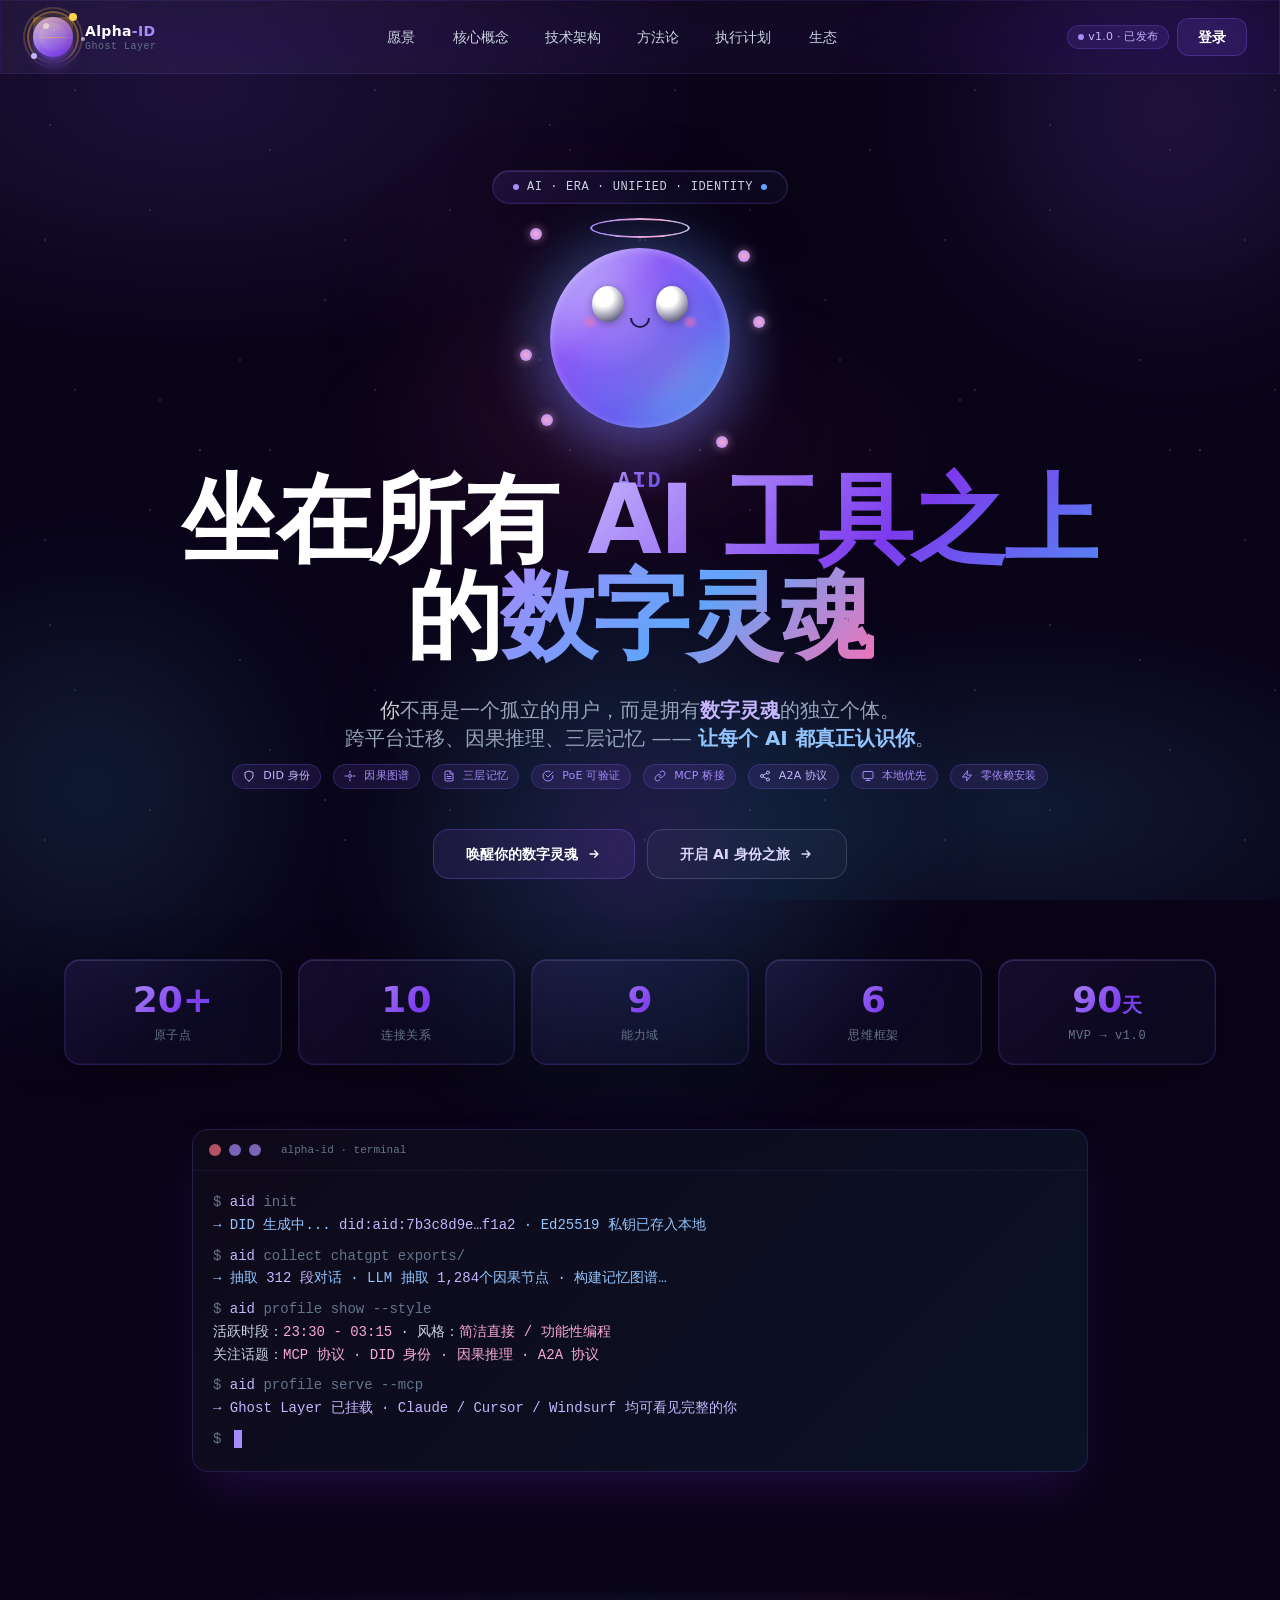
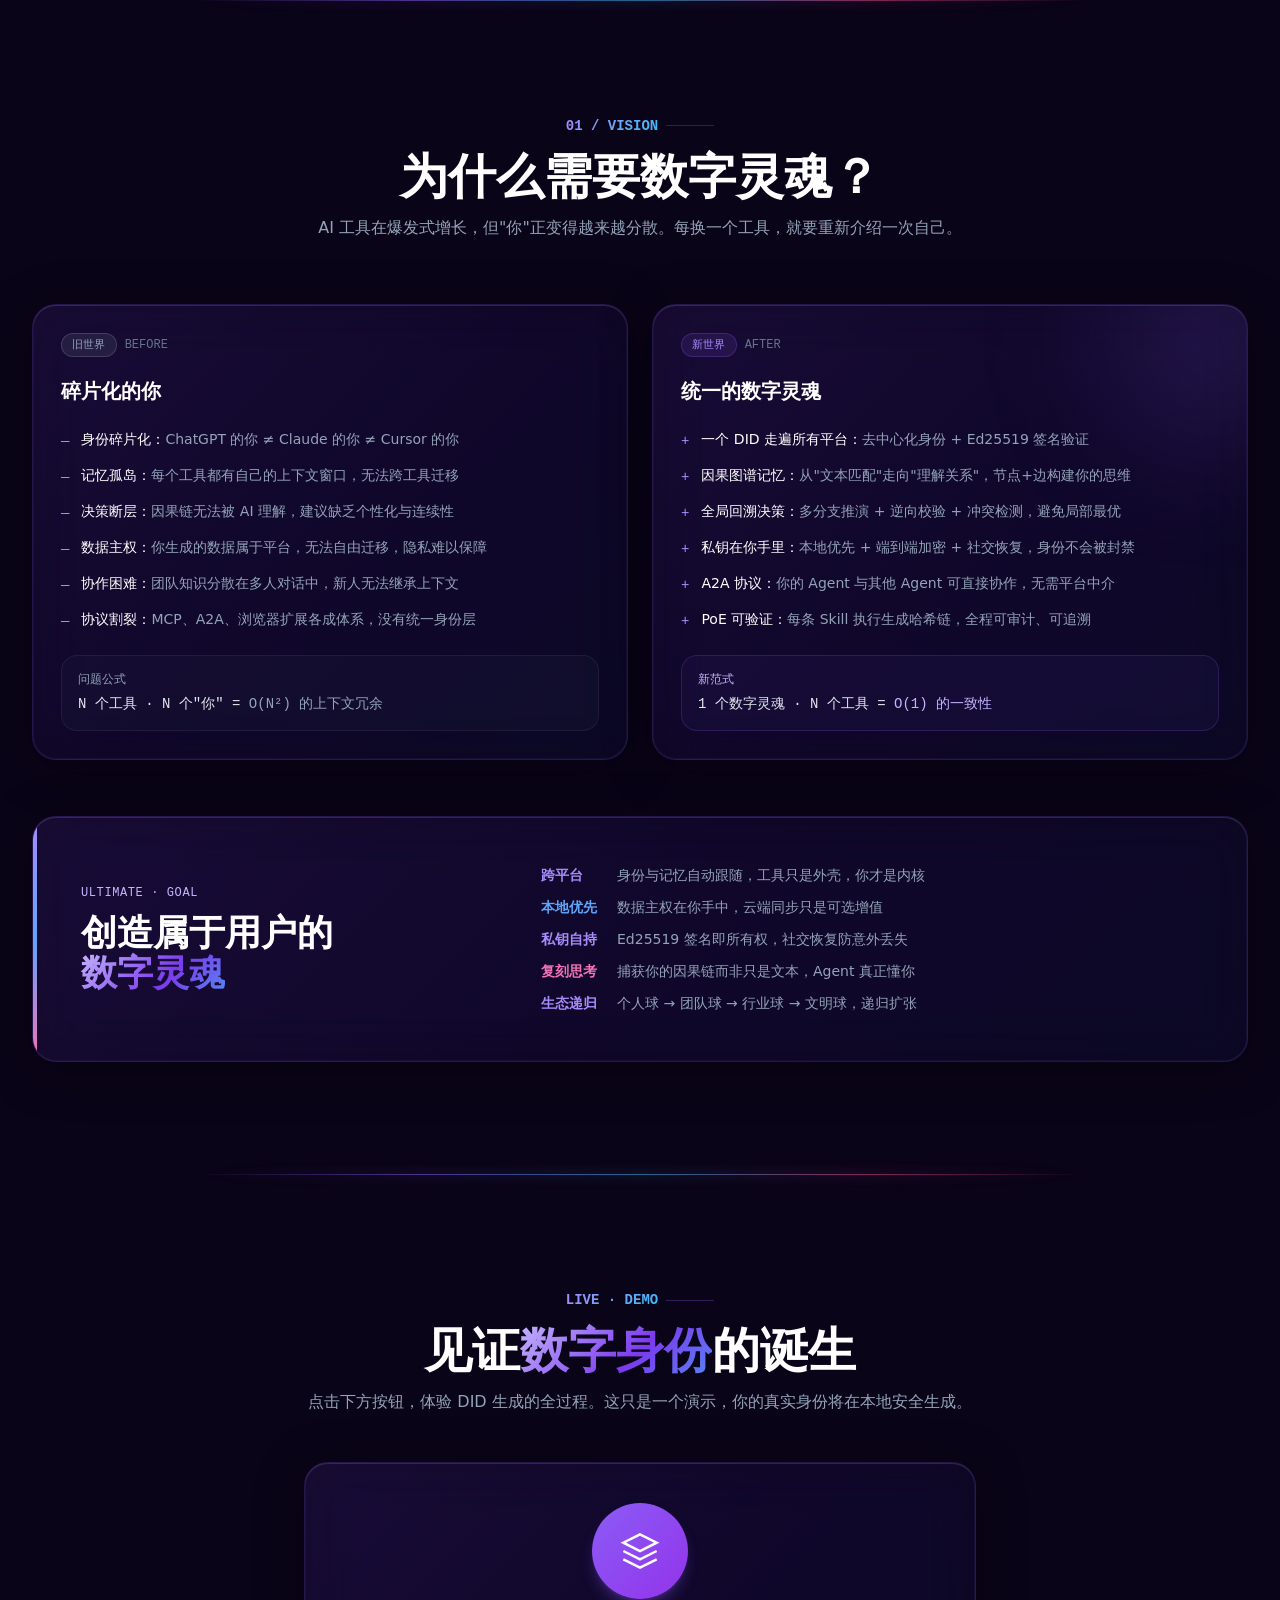
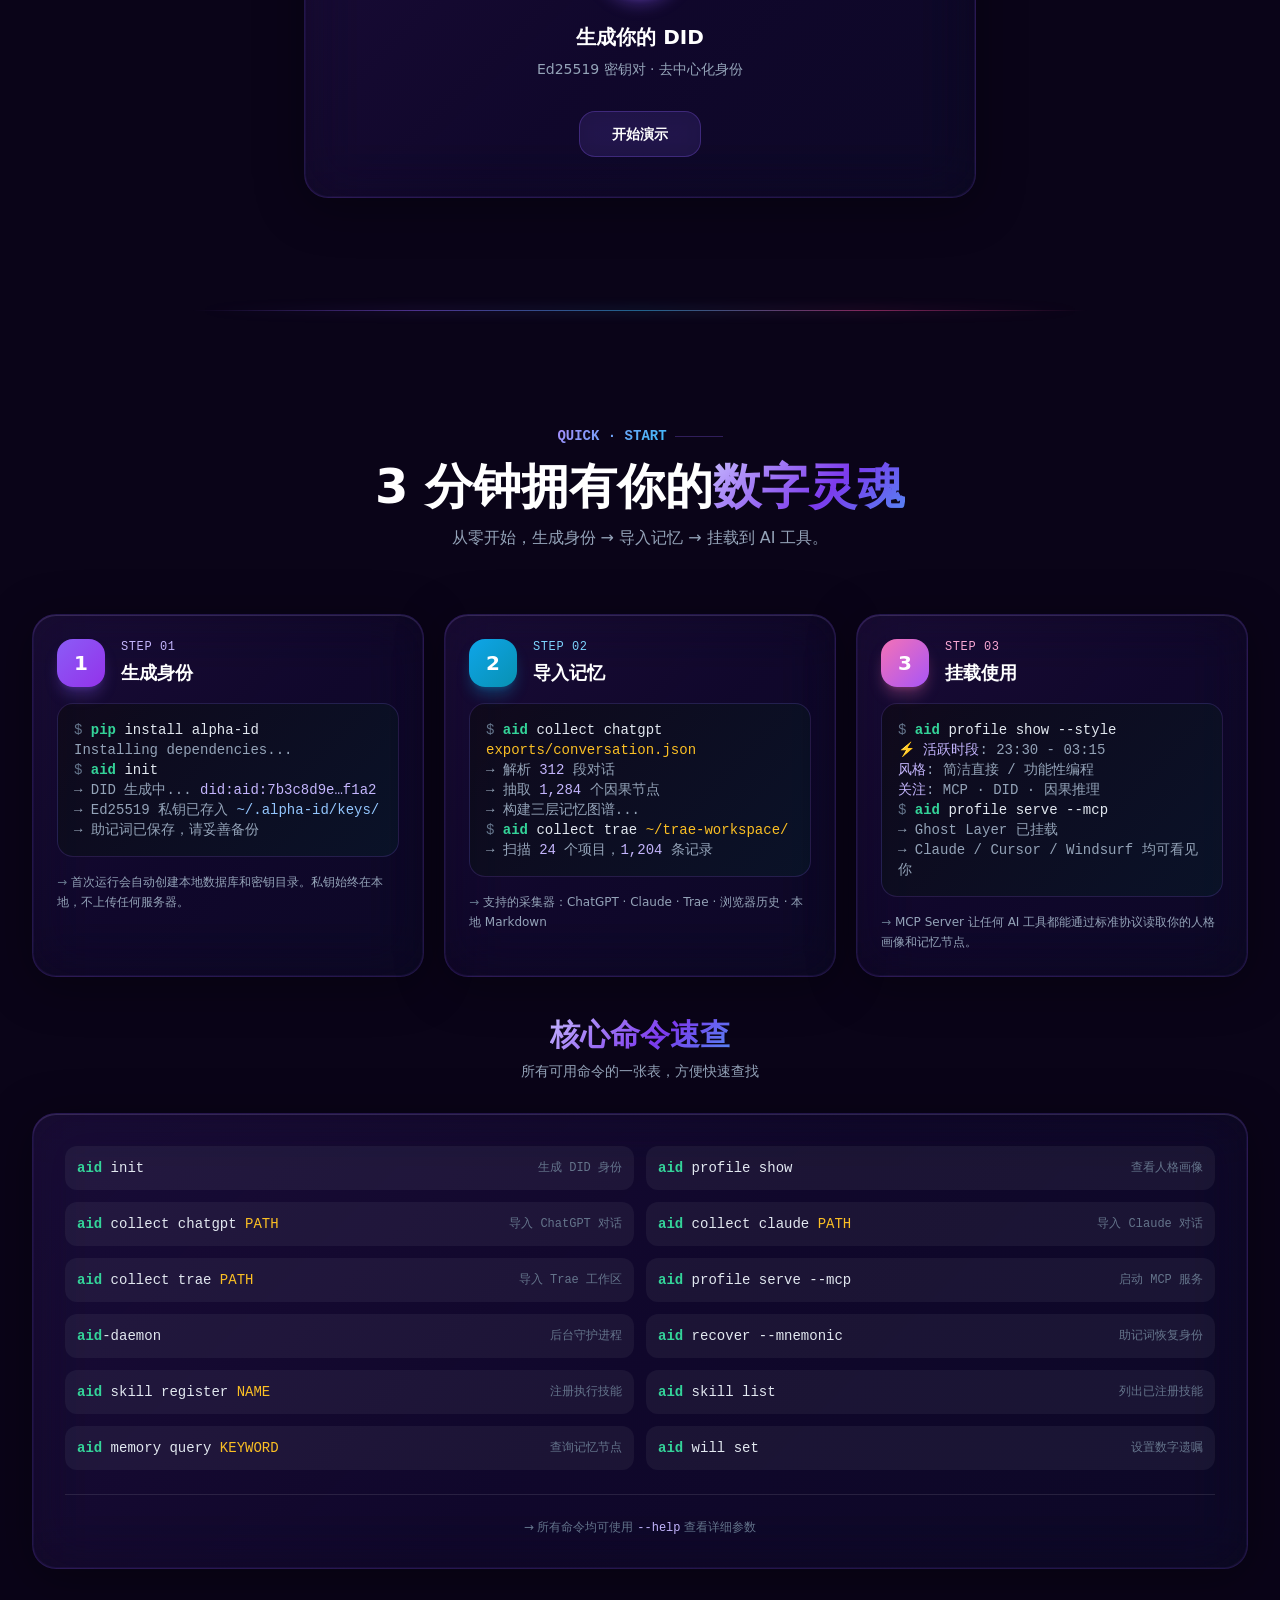
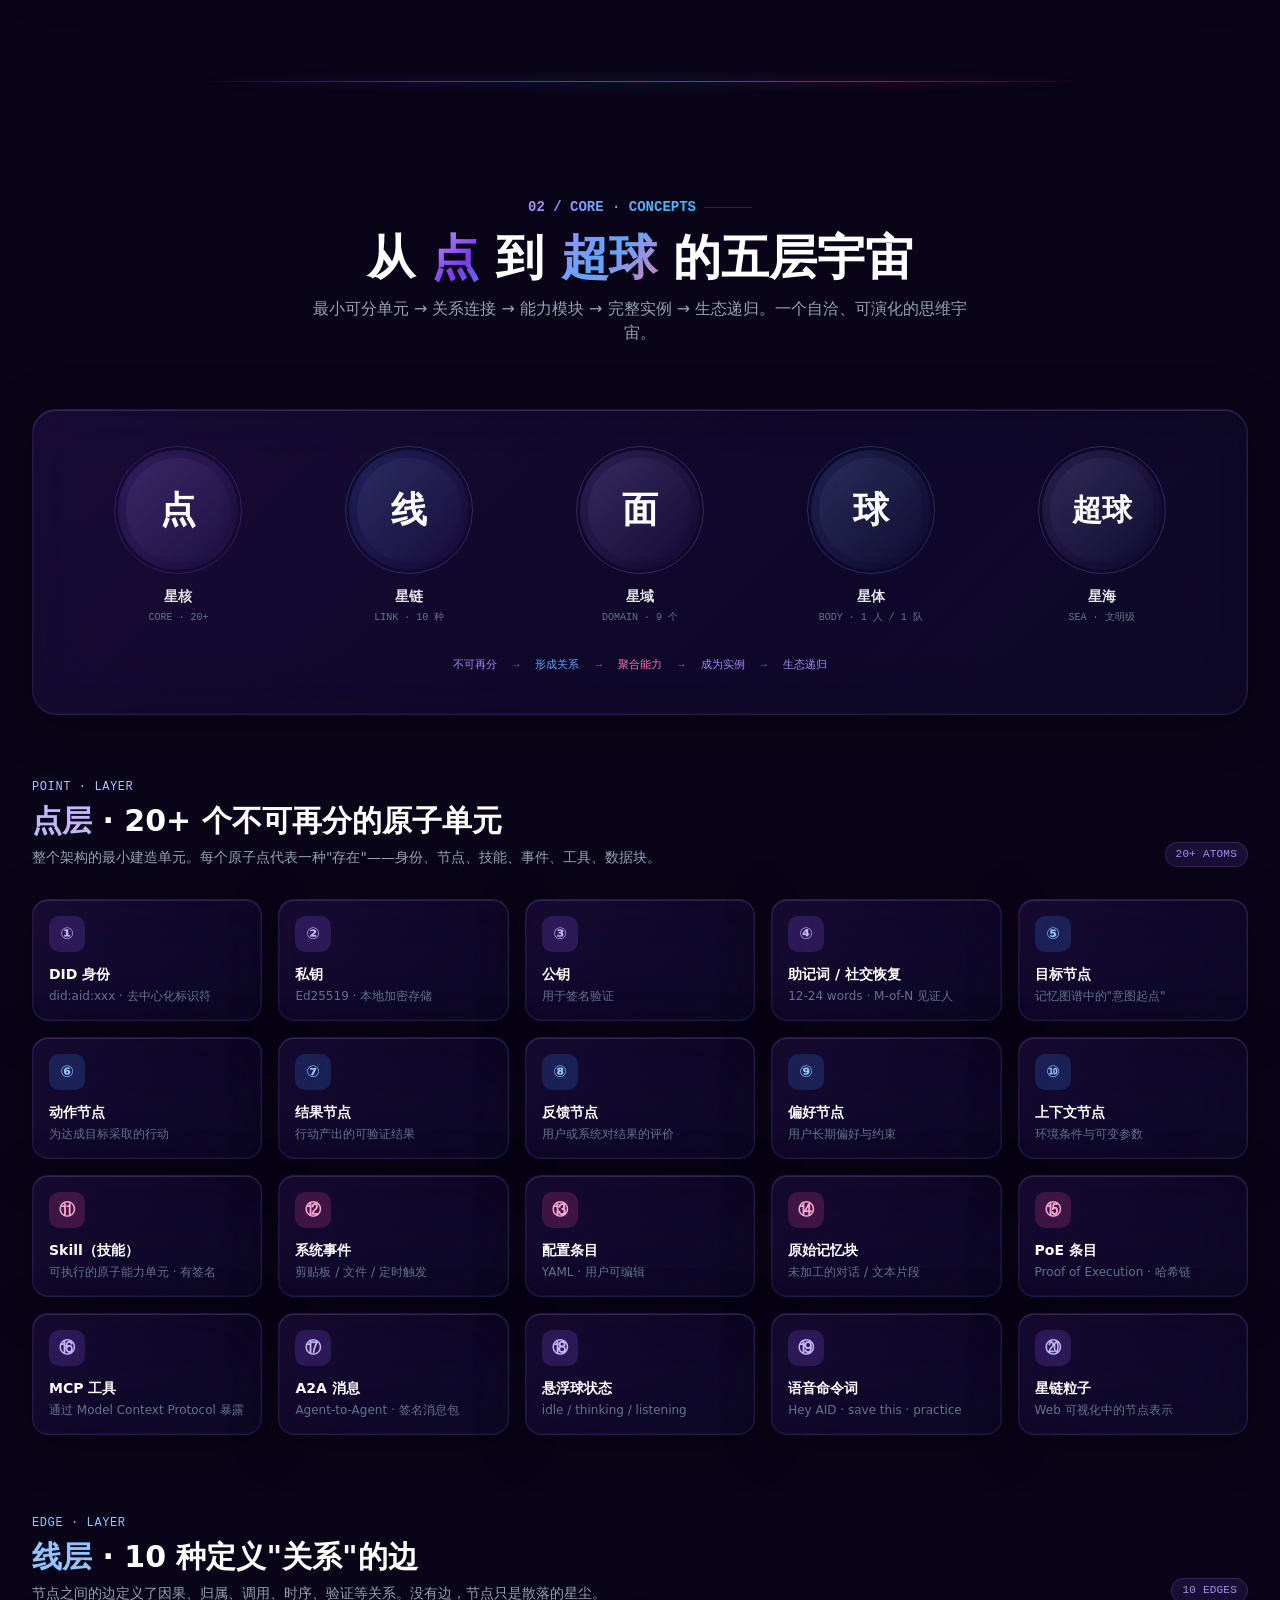
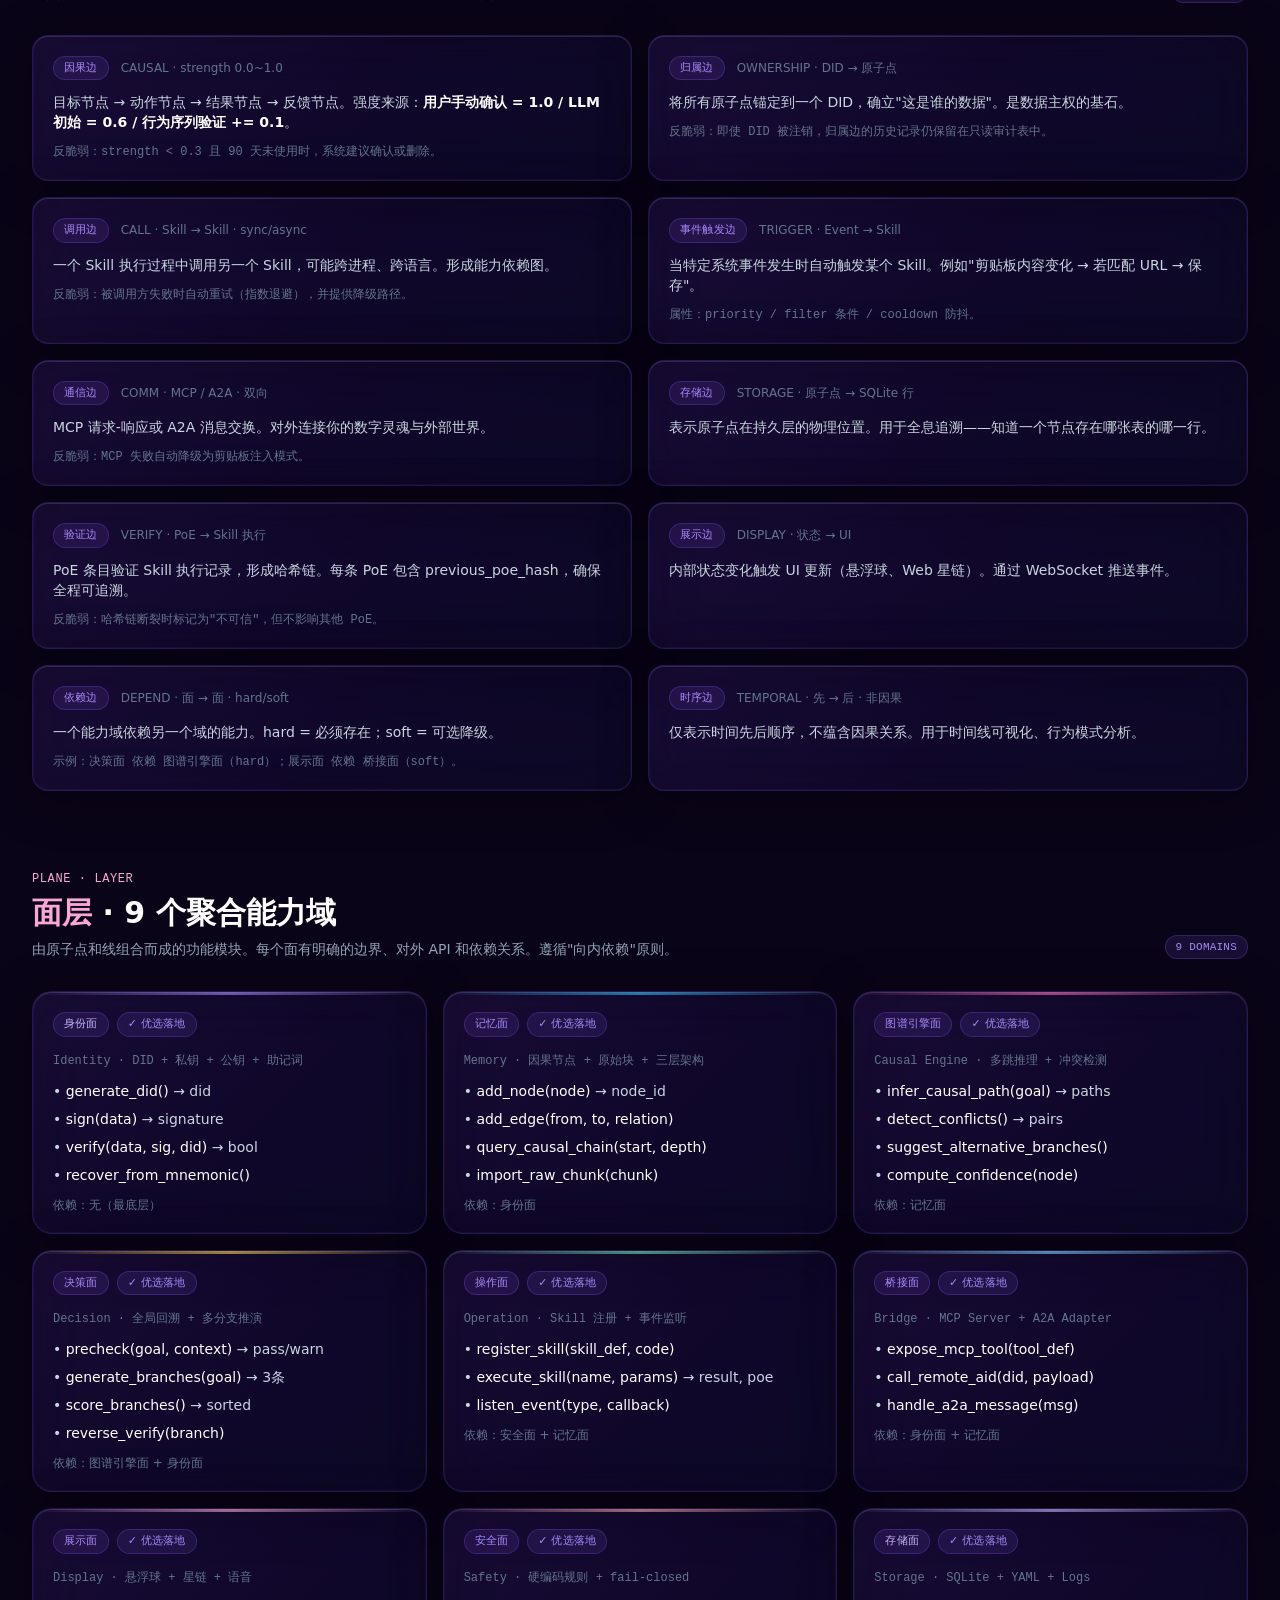
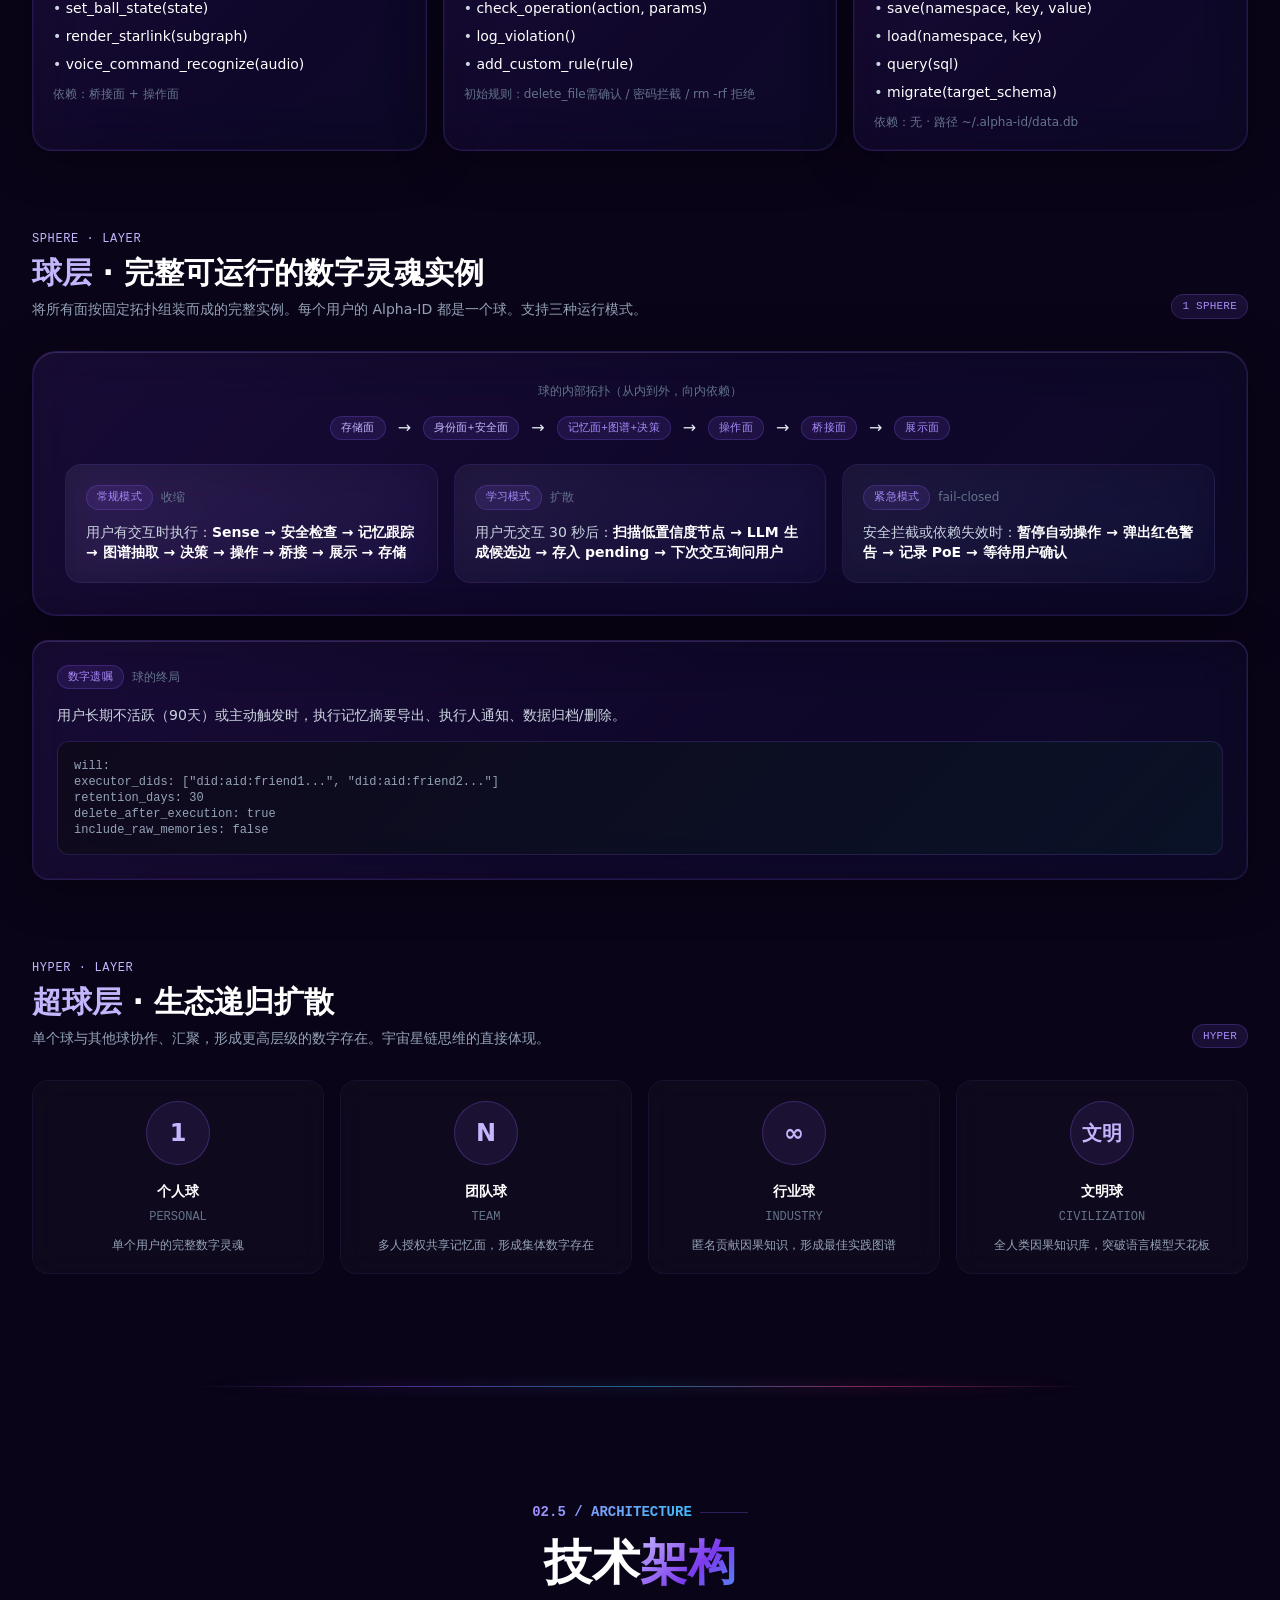
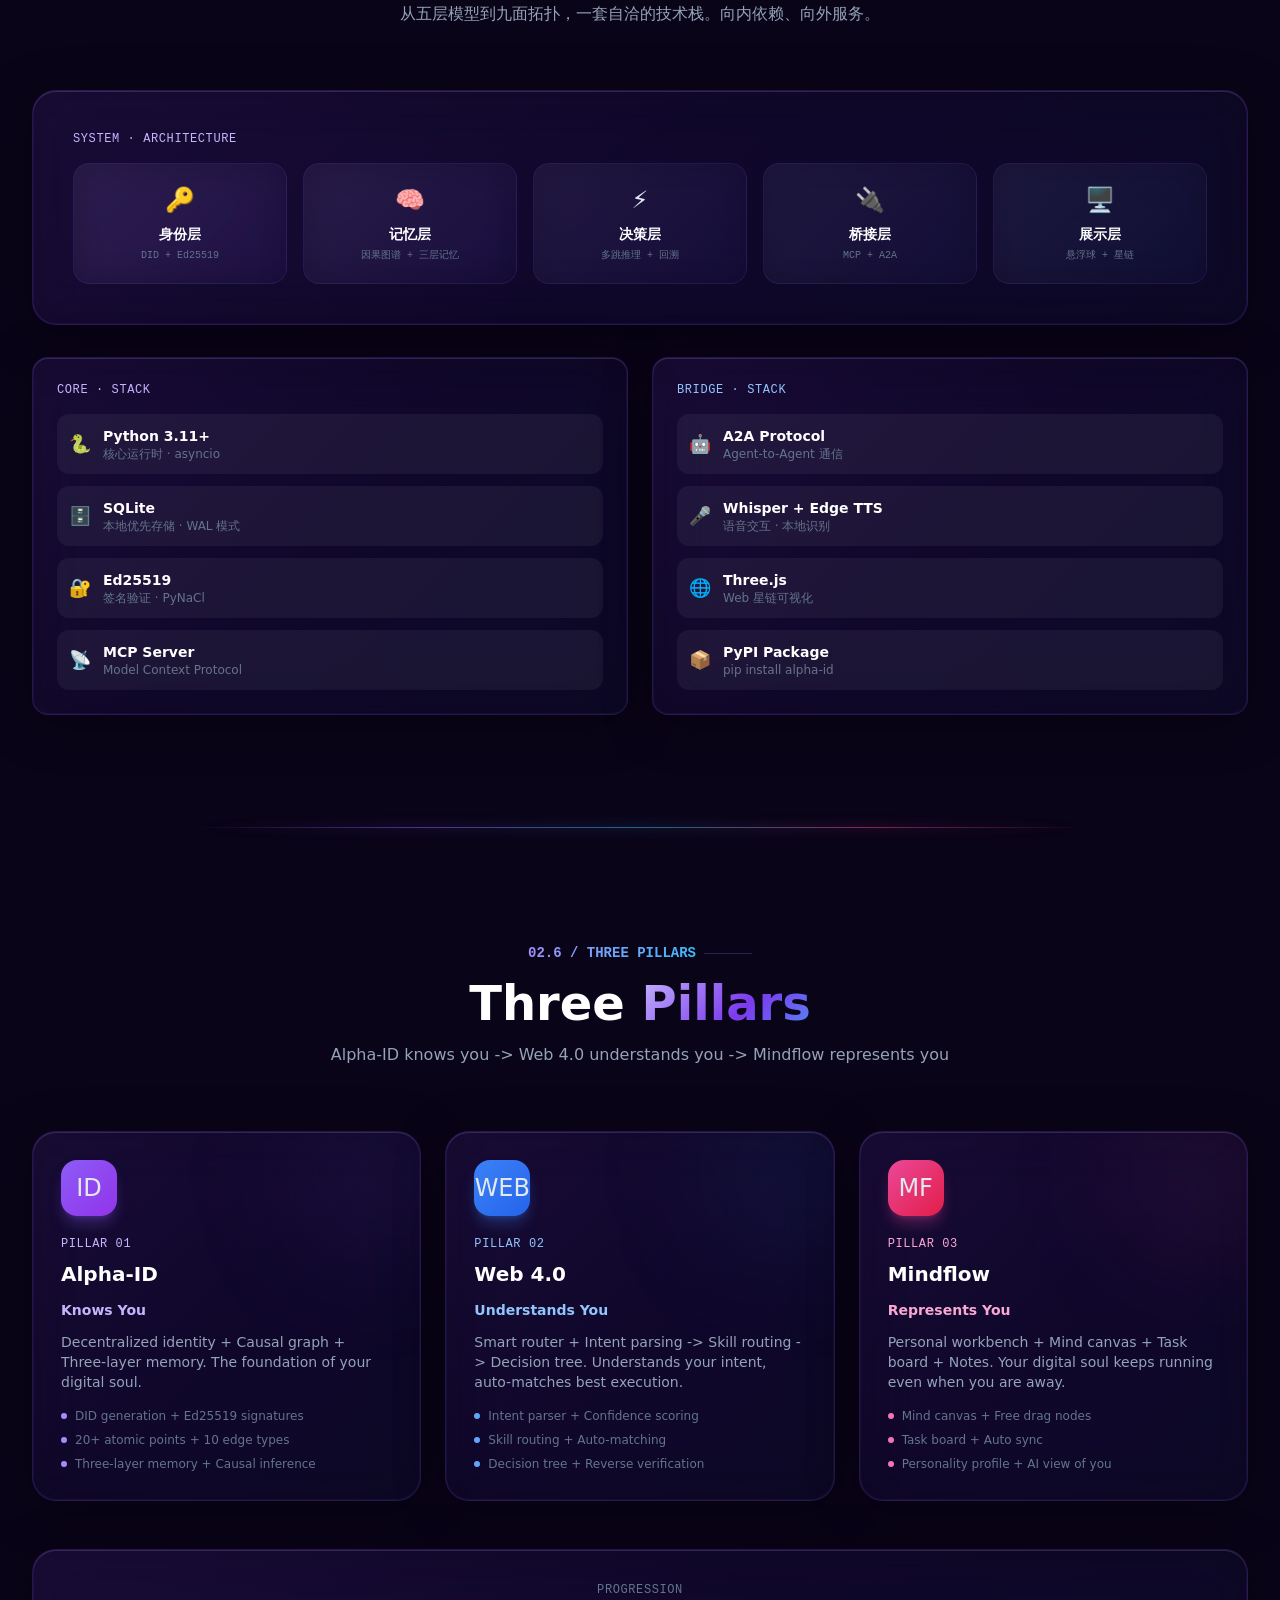
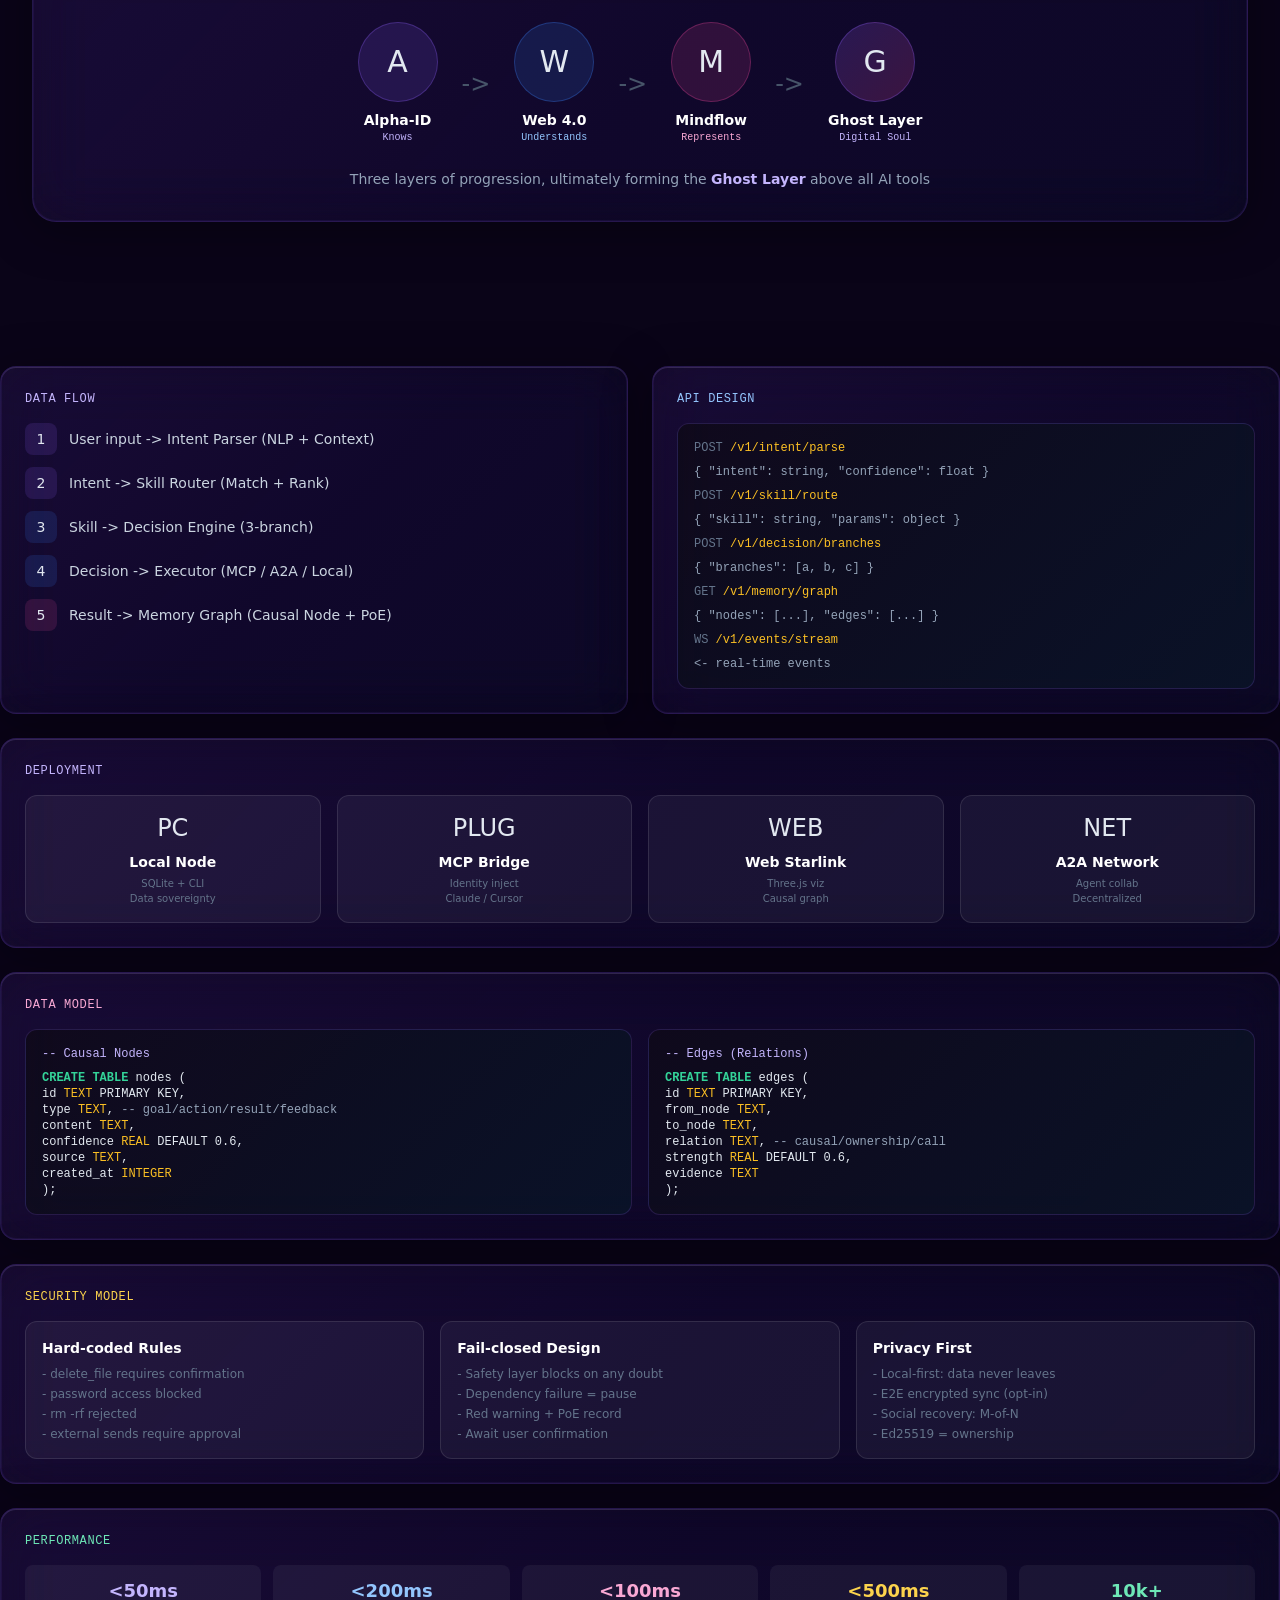
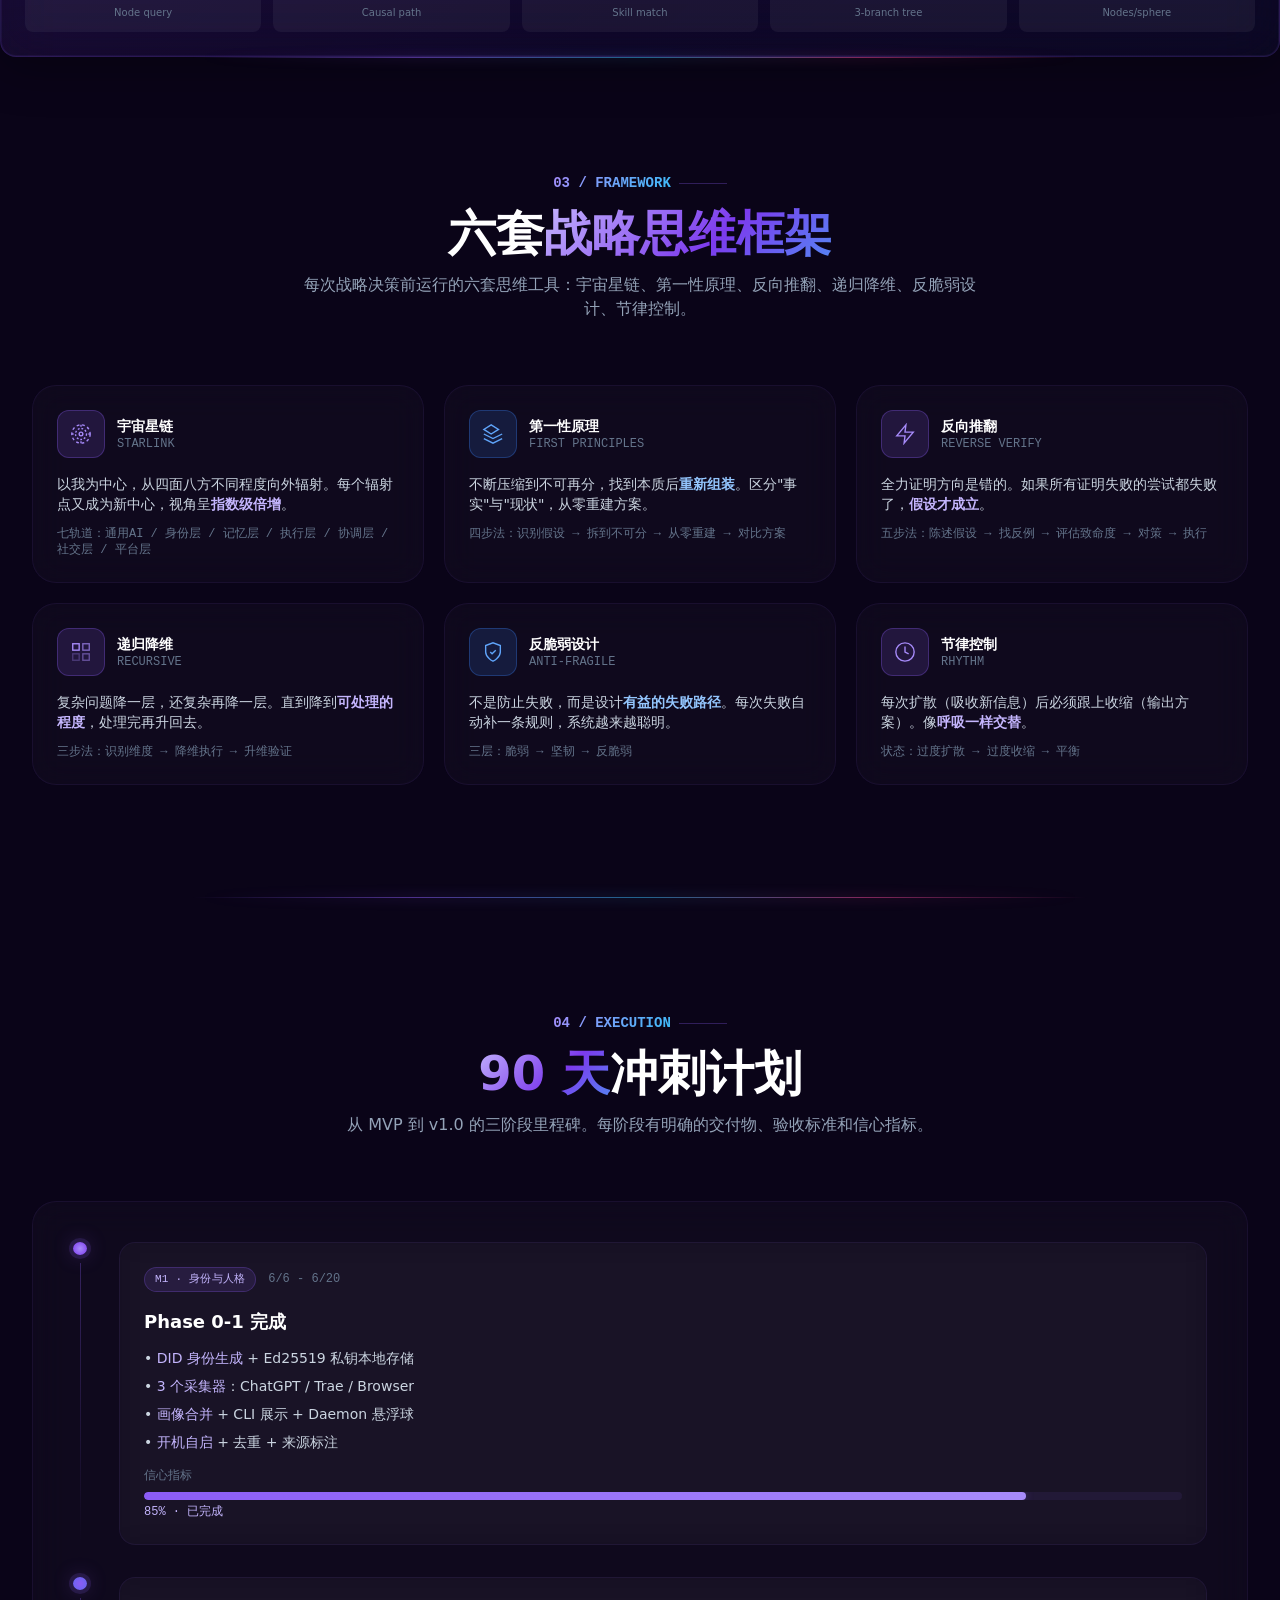
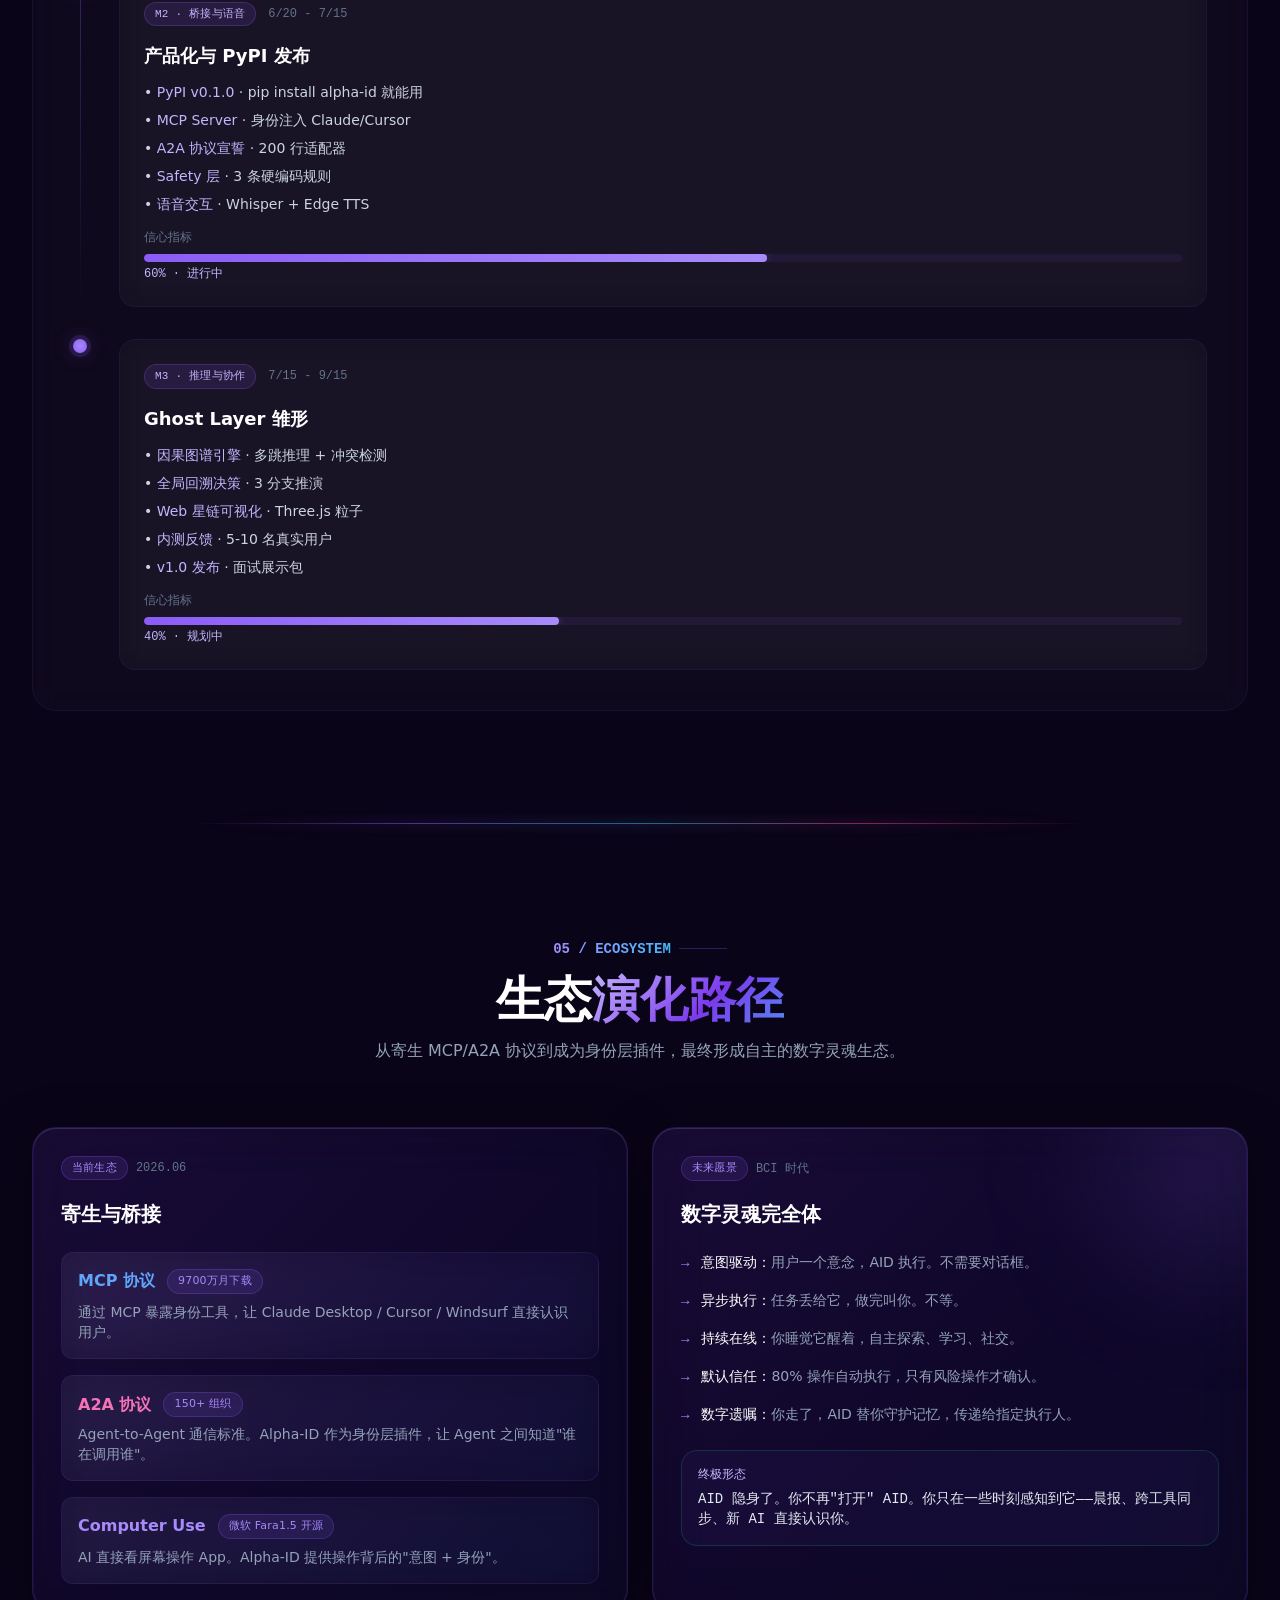
==== commit 3a23ca9a: "fix: add type guard for content in dual-chain query to prevent AttributeError Co-Authored-By: AtomCo" ====
--- a/src/alpha_id/templates/ghost.html
+++ b/src/alpha_id/templates/ghost.html
@@ -679,98 +679,86 @@
   .view-panel { display: none; }
   .view-panel.active { display: block; }
 
-  /* ============ 人脸认证模态框 ============ */
-  .face-auth-overlay {
-    position: fixed; inset: 0;
-    background: rgba(10,4,24,0.85);
-    backdrop-filter: blur(12px);
-    z-index: 9999;
-    display: none;
-    align-items: center;
-    justify-content: center;
-  }
-  .face-auth-overlay.active { display: flex; }
-  .face-auth-modal {
-    background: linear-gradient(135deg, rgba(30,20,60,0.95) 0%, rgba(15,10,35,0.98) 100%);
-    border: 1px solid rgba(139,92,246,0.3);
-    border-radius: 24px;
-    padding: 48px 40px;
-    max-width: 420px;
-    width: 90%;
-    text-align: center;
-    box-shadow: 0 24px 80px rgba(139,92,246,0.3), 0 0 0 1px rgba(139,92,246,0.15) inset;
-    position: relative;
-    overflow: hidden;
-  }
-  .face-auth-modal::before {
-    content: '';
-    position: absolute; inset: -50%;
-    background: radial-gradient(circle at 50% 50%, rgba(139,92,246,0.08) 0%, transparent 60%);
+  /* ============ 注册/登录流程模态框 ============ */
+  .reg-overlay {
+    position: fixed; inset: 0; background: rgba(10,4,24,0.88);
+    backdrop-filter: blur(16px); -webkit-backdrop-filter: blur(16px);
+    z-index: 99999; display: none; align-items: center; justify-content: center; padding: 20px;
+  }
+  .reg-overlay.active { display: flex; }
+  .reg-modal {
+    background: linear-gradient(135deg, rgba(30,20,60,0.98) 0%, rgba(15,10,35,0.99) 100%);
+    border: 1px solid rgba(139,92,246,0.25); border-radius: 24px;
+    padding: 40px 36px; max-width: 440px; width: 100%;
+    box-shadow: 0 24px 80px rgba(139,92,246,0.25), 0 0 0 1px rgba(139,92,246,0.1) inset;
+    position: relative; overflow: hidden; animation: modalIn 0.3s ease-out;
+  }
+  @keyframes modalIn { from { opacity: 0; transform: scale(0.95) translateY(10px); } to { opacity: 1; transform: scale(1) translateY(0); } }
+  .reg-modal::before {
+    content: ''; position: absolute; inset: -50%;
+    background: radial-gradient(circle at 50% 50%, rgba(139,92,246,0.06) 0%, transparent 60%);
     animation: bg-pulse 4s ease-in-out infinite;
   }
-  .face-scan-frame {
-    width: 180px; height: 180px;
-    margin: 0 auto 24px;
-    position: relative;
-    border-radius: 50%;
-  }
-  .face-scan-frame::before {
-    content: '';
-    position: absolute; inset: 0;
-    border-radius: 50%;
-    border: 2px solid rgba(139,92,246,0.4);
-    box-shadow: 0 0 30px rgba(139,92,246,0.3), inset 0 0 30px rgba(139,92,246,0.1);
-  }
-  .face-scan-frame.scanning::before {
-    border-color: rgba(56,189,248,0.6);
-    box-shadow: 0 0 40px rgba(56,189,248,0.4), inset 0 0 30px rgba(56,189,248,0.15);
-    animation: ring-pulse 1.5s ease-in-out infinite;
-  }
-  .face-scan-inner {
-    position: absolute; inset: 20px;
-    border-radius: 50%;
-    background: radial-gradient(circle at 35% 35%, rgba(139,92,246,0.15) 0%, rgba(15,10,35,0.6) 70%);
-    display: flex;
-    align-items: center;
-    justify-content: center;
-  }
-  .face-scan-icon {
-    font-size: 56px;
-    filter: grayscale(0.3);
-    opacity: 0.8;
-  }
-  .face-scan-line {
-    position: absolute;
-    top: 0; left: 15%; right: 15%;
-    height: 2px;
-    background: linear-gradient(90deg, transparent, rgba(56,189,248,0.7), transparent);
-    opacity: 0;
-  }
-  .face-scan-frame.scanning .face-scan-line {
-    opacity: 1;
-    animation: scan-sweep 1.8s ease-in-out infinite;
-  }
-  @keyframes scan-sweep {
-    0% { top: 10%; }
-    50% { top: 80%; }
-    100% { top: 10%; }
-  }
-  .face-scan-progress {
-    width: 100%;
-    height: 3px;
-    background: rgba(139,92,246,0.1);
-    border-radius: 3px;
-    margin-top: 20px;
-    overflow: hidden;
-  }
-  .face-scan-progress-fill {
-    height: 100%;
-    width: 0%;
-    background: linear-gradient(90deg, #7c3aed, #38bdf8);
-    border-radius: 3px;
-    transition: width 0.3s ease;
-  }
-
+  .reg-steps { display: flex; gap: 8px; justify-content: center; margin-bottom: 28px; position: relative; z-index: 1; }
+  .reg-step-dot { width: 32px; height: 4px; border-radius: 2px; background: rgba(139,92,246,0.15); transition: all 0.3s ease; }
+  .reg-step-dot.active { background: #7c3aed; width: 40px; }
+  .reg-step-dot.done { background: #10b981; }
+  .reg-step { display: none; position: relative; z-index: 1; }
+  .reg-step.active { display: block; animation: fadeIn 0.3s ease; }
+  @keyframes fadeIn { from { opacity: 0; transform: translateY(8px); } to { opacity: 1; transform: translateY(0); } }
+  .reg-title { font-size: 1.25rem; font-weight: 700; color: #fff; text-align: center; margin-bottom: 6px; }
+  .reg-subtitle { font-size: 0.85rem; color: rgba(148,163,184,0.8); text-align: center; margin-bottom: 24px; }
+  .reg-input {
+    width: 100%; padding: 14px 16px; background: rgba(255,255,255,0.04);
+    border: 1px solid rgba(139,92,246,0.2); border-radius: 12px;
+    color: #fff; font-size: 1rem; outline: none; transition: all 0.2s; box-sizing: border-box;
+  }
+  .reg-input:focus { border-color: rgba(139,92,246,0.6); box-shadow: 0 0 0 3px rgba(139,92,246,0.1); }
+  .reg-input::placeholder { color: rgba(148,163,184,0.4); }
+  .reg-btn {
+    width: 100%; padding: 14px; border-radius: 12px; font-size: 0.95rem; font-weight: 600;
+    border: none; cursor: pointer; transition: all 0.2s;
+    background: linear-gradient(135deg, #7c3aed, #6d28d9); color: #fff; margin-top: 16px;
+  }
+  .reg-btn:hover { transform: translateY(-1px); box-shadow: 0 8px 24px rgba(124,58,237,0.3); }
+  .reg-btn:disabled { opacity: 0.4; cursor: not-allowed; transform: none; box-shadow: none; }
+  .reg-btn-secondary { background: rgba(255,255,255,0.06); border: 1px solid rgba(139,92,246,0.2); color: rgba(255,255,255,0.8); }
+  .reg-btn-secondary:hover { background: rgba(255,255,255,0.1); transform: translateY(-1px); }
+  .reg-sms-row { display: flex; gap: 12px; align-items: center; }
+  .reg-sms-row .reg-input { flex: 1; }
+  .reg-sms-btn {
+    flex-shrink: 0; padding: 14px 16px; border-radius: 12px; font-size: 0.85rem; font-weight: 500;
+    border: 1px solid rgba(139,92,246,0.3); cursor: pointer; transition: all 0.2s;
+    background: rgba(124,58,237,0.15); color: #a78bfa; white-space: nowrap;
+  }
+  .reg-sms-btn:hover { background: rgba(124,58,237,0.25); }
+  .reg-sms-btn:disabled { opacity: 0.4; cursor: not-allowed; }
+  .reg-error { color: #ef4444; font-size: 0.8rem; text-align: center; margin-top: 8px; display: none; }
+  .reg-error.show { display: block; }
+  .reg-loading {
+    display: inline-block; width: 18px; height: 18px;
+    border: 2px solid rgba(255,255,255,0.2); border-top-color: #fff;
+    border-radius: 50%; animation: spin 0.6s linear infinite; margin-right: 8px; vertical-align: middle;
+  }
+  @keyframes spin { to { transform: rotate(360deg); } }
+  .reg-success-icon {
+    width: 64px; height: 64px; margin: 0 auto 16px;
+    background: linear-gradient(135deg, #10b981, #059669); border-radius: 50%;
+    display: flex; align-items: center; justify-content: center; font-size: 28px;
+  }
+  .reg-face-btn {
+    display: flex; align-items: center; justify-content: center; gap: 12px;
+    width: 100%; padding: 20px; border-radius: 16px; font-size: 1rem; font-weight: 600;
+    border: 1px solid rgba(22,163,74,0.3); cursor: pointer; transition: all 0.2s;
+    background: linear-gradient(135deg, rgba(22,163,74,0.12), rgba(22,163,74,0.06));
+    color: #34d399; margin-top: 16px;
+  }
+  .reg-face-btn:hover {
+    background: linear-gradient(135deg, rgba(22,163,74,0.2), rgba(22,163,74,0.1));
+    transform: translateY(-1px); box-shadow: 0 8px 24px rgba(22,163,74,0.15);
+  }
+  .reg-face-btn svg { width: 28px; height: 28px; }
+  .reg-api-status { font-size: 0.75rem; color: rgba(148,163,184,0.5); text-align: center; margin-top: 12px; position: relative; z-index: 1; }
   /* ============ Web 4.0 工作台 ============ */
   .wb-header {
     display: flex;
@@ -912,7 +900,7 @@
 
     <div class="flex items-center gap-2">
       <span class="hidden md:inline-flex items-center gap-1.5 tag"><span class="w-1.5 h-1.5 rounded-full bg-nebula-400 animate-pulse"></span> v1.0 · 已发布</span>
-      <button id="header-login-btn" class="btn-primary px-5 py-2 rounded-xl text-white text-sm font-semibold whitespace-nowrap" onclick="openFaceAuth()">登录</button>
+      <button id="header-login-btn" class="btn-primary px-5 py-2 rounded-xl text-white text-sm font-semibold whitespace-nowrap" onclick="showRegistration()">登录</button>
       <button id="profile-btn" class="hidden px-4 py-2 rounded-xl text-white text-sm font-semibold whitespace-nowrap bg-nebula-600/30 border border-nebula-500/40 hover:bg-nebula-600/50 transition" onclick="showMindflow()">
         <span class="inline-flex items-center gap-2">
           <span class="w-6 h-6 rounded-full bg-gradient-to-br from-nebula-400 to-cosmic-400 flex items-center justify-center text-[10px] font-bold">α</span>
@@ -2846,6 +2834,12 @@
       <button class="w-full text-left px-3 py-2.5 rounded-lg text-sm text-slate-400 hover:text-white hover:bg-white/5 transition router-nav-btn" data-route="agents">
         <span class="inline-flex items-center gap-2"><span class="w-5 h-5 rounded bg-emerald-500/20 flex items-center justify-center text-xs">🤖</span>Agent 广场</span>
       </button>
+      <button class="w-full text-left px-3 py-2.5 rounded-lg text-sm text-slate-400 hover:text-white hover:bg-white/5 transition router-nav-btn" data-route="doubao">
+        <span class="inline-flex items-center gap-2"><span class="w-5 h-5 rounded bg-sky-500/20 flex items-center justify-center text-xs">💬</span>豆包记忆桥</span>
+      </button>
+            <button class="w-full text-left px-3 py-2.5 rounded-lg text-sm text-slate-400 hover:text-white hover:bg-white/5 transition router-nav-btn" data-route="graph">
+        <span class="inline-flex items-center gap-2"><span class="w-5 h-5 rounded bg-purple-500/20 flex items-center justify-center text-xs">🌌</span>记忆星云</span>
+      </button>
       <div class="mt-6 text-[10px] text-slate-500 font-mono tracking-wider mb-3 px-3">系统</div>
       <button class="w-full text-left px-3 py-2.5 rounded-lg text-sm text-slate-400 hover:text-white hover:bg-white/5 transition router-nav-btn" data-route="logs">
         <span class="inline-flex items-center gap-2"><span class="w-5 h-5 rounded bg-slate-500/20 flex items-center justify-center text-xs">📋</span>执行日志</span>
@@ -3027,6 +3021,90 @@
       <p class="text-slate-400 text-sm mb-6">与其他 Agent 协作，无需平台中介。</p>
       <div class="router-node">
         <div class="text-sm text-slate-300">A2A 协议已启用。你的 Agent 可以与其他 Agent 直接通信、协作、共享因果知识。</div>
+      </div>
+    </div>
+
+    <div id="route-doubao" class="wb-route-panel hidden">
+      <div class="flex items-center justify-between mb-6">
+        <div>
+          <h2 class="text-2xl font-bold text-white">💬 豆包记忆桥</h2>
+          <p class="text-slate-400 text-sm">豆包对话自动同步到 Ghost 知识链 + Obsidian + Nebula 飞书机器人</p>
+        </div>
+        <div class="flex gap-2">
+          <button onclick="window.open('https://www.doubao.com','_blank')" class="px-4 py-2 bg-sky-500/20 text-sky-300 rounded-lg text-sm hover:bg-sky-500/30 transition border border-sky-500/30">└─ 豆包</button>
+          <button onclick="window.open('http://localhost:2002','_blank')" class="px-4 py-2 bg-purple-500/20 text-purple-300 rounded-lg text-sm hover:bg-purple-500/30 transition border border-purple-500/30">🤖 Nebula</button>
+        </div>
+      </div>
+      <div class="grid grid-cols-1 md:grid-cols-4 gap-4 mb-6">
+        <div class="router-node p-4">
+          <div class="text-2xl font-bold text-sky-300" id="doubao-msg-count">-</div>
+          <div class="text-xs text-slate-500 mt-1">已同步对话</div>
+        </div>
+        <div class="router-node p-4">
+          <div class="text-2xl font-bold text-emerald-300" id="doubao-status">🟢 运行中</div>
+          <div class="text-xs text-slate-500 mt-1">桌面端监听</div>
+        </div>
+        <div class="router-node p-4">
+          <div class="text-2xl font-bold text-amber-300" id="doubao-obsidian">📄 已关联</div>
+          <div class="text-xs text-slate-500 mt-1">Obsidian</div>
+        </div>
+        <div class="router-node p-4">
+          <div class="text-2xl font-bold text-purple-300" id="doubao-nebula">🟢 在线</div>
+          <div class="text-xs text-slate-500 mt-1">Nebula 飞书</div>
+        </div>
+      </div>
+      <div class="router-node mb-4">
+        <div class="flex gap-3">
+          <input id="doubao-search-input" type="text" placeholder="🔍 搜索豆包对话记忆..." class="flex-1 px-4 py-2.5 rounded-lg bg-white/5 border border-white/10 text-sm text-white placeholder-slate-500 focus:outline-none focus:border-sky-500/50 focus:bg-white/10 transition">
+          <button onclick="searchDoubao()" class="px-4 py-2.5 bg-sky-500/20 text-sky-300 rounded-lg text-sm hover:bg-sky-500/30 transition border border-sky-500/30">🔍 搜索</button>
+        </div>
+      </div>
+      <div class="router-node">
+        <div class="flex items-center justify-between mb-4">
+          <h3 class="text-sm font-medium text-white">💬 最近同步对话</h3>
+          <div class="flex gap-2 items-center">
+            <span class="text-xs text-slate-500" id="doubao-refresh-time"></span>
+            <button onclick="loadDoubao()" class="text-xs text-sky-400 hover:text-sky-300 transition">🔄 刷新</button>
+          </div>
+        </div>
+        <div id="doubao-conv-list" class="space-y-2 max-h-96 overflow-y-auto">
+          <div class="text-center text-slate-600 py-8">加载中...</div>
+        </div>
+      </div>
+    </div>
+      <!-- Ghost embedded Doubao workspace -->
+      <div class="router-node mt-6">
+        <div class="flex items-center justify-between mb-3">
+          <h3 class="text-sm font-medium text-white flex items-center gap-2">
+            <span class="w-2 h-2 rounded-full bg-sky-400"></span>
+            Ghost 豆包工作台
+          </h3>
+          <button onclick="var f=document.getElementById('doubao-iframe');f.classList.toggle('hidden');this.textContent=f.classList.contains('hidden')?'显示工作台':'隐藏工作台'" class="px-3 py-1 text-xs bg-sky-500/20 text-sky-300 rounded hover:bg-sky-500/30 transition border border-sky-500/30">
+            显示工作台
+          </button>
+        </div>
+        <div id="doubao-iframe" class="hidden rounded-lg overflow-hidden border border-white/10 bg-white/5">
+          <iframe src="http://localhost:18080/v1/doubao" width="100%" height="500" frameborder="0" class="rounded-lg"></iframe>
+        </div>
+      </div>
+
+    </div>
+
+    <div id="route-graph"id="route-graph" class="wb-route-panel hidden">
+      <div class="flex items-center justify-between mb-6">
+        <div>
+          <h2 class="text-2xl font-bold text-white">🌌 记忆星云</h2>
+          <p class="text-slate-400 text-sm">知识图谱 — 点击节点查看记忆详情，连线表示共享标签</p>
+        </div>
+        <div class="text-xs text-slate-500" id="graph-stats"></div>
+      </div>
+      <div class="router-node" style="height:500px;position:relative;overflow:hidden;">
+        <svg id="graph-svg" width="100%" height="100%"></svg>
+      </div>
+      <div id="graph-detail" class="router-node hidden mt-4">
+        <h3 class="text-sm font-medium text-white mb-2" id="graph-detail-title"></h3>
+        <p class="text-sm text-slate-300" id="graph-detail-content"></p>
+        <div class="text-xs text-slate-500 mt-2" id="graph-detail-meta"></div>
       </div>
     </div>
 
@@ -3214,33 +3292,74 @@
 
 </main>
 
-<!-- ============ 人脸认证模态框 ============ -->
-<div class="face-auth-overlay" id="face-auth-modal">
-  <div class="face-auth-modal">
-    <button class="absolute top-4 right-4 text-slate-500 hover:text-white transition z-10" onclick="closeFaceAuth()">
+<!-- ============ 注册/登录流程模态框 ============ -->
+<div class="reg-overlay" id="reg-modal">
+  <div class="reg-modal">
+    <button onclick="closeRegistration()" style="position:absolute;top:16px;right:16px;background:none;border:none;cursor:pointer;z-index:10;padding:4px;color:rgba(148,163,184,0.6);">
       <svg width="20" height="20" viewBox="0 0 24 24" fill="none" stroke="currentColor" stroke-width="2"><line x1="18" y1="6" x2="6" y2="18"/><line x1="6" y1="6" x2="18" y2="18"/></svg>
     </button>
-
-    <div class="relative z-10">
-      <div class="face-scan-frame" id="face-scan-frame">
-        <div class="face-scan-inner">
-          <span class="face-scan-icon">👤</span>
-        </div>
-        <div class="face-scan-line"></div>
-      </div>
-
-      <h3 class="text-xl font-bold text-white mb-2" id="face-auth-title">面部识别登录</h3>
-      <p class="text-sm text-slate-400 mb-6" id="face-auth-subtitle">请将面部对准圆圈，保持光线充足</p>
-
-      <div class="face-scan-progress">
-        <div class="face-scan-progress-fill" id="face-scan-progress-fill"></div>
-      </div>
-
-      <div class="mt-4 text-xs text-slate-500 font-mono" id="face-auth-status">等待开始...</div>
+    <div class="reg-steps" id="reg-steps">
+      <div class="reg-step-dot active" id="step-dot-1"></div>
+      <div class="reg-step-dot" id="step-dot-2"></div>
+      <div class="reg-step-dot" id="step-dot-3"></div>
+      <div class="reg-step-dot" id="step-dot-4"></div>
+    </div>
+    <div class="reg-step active" id="reg-step-1">
+      <div class="reg-title">开通 Alpha-ID</div>
+      <div class="reg-subtitle">输入手机号，接收短信验证码</div>
+      <input class="reg-input" id="reg-phone" type="tel" placeholder="输入手机号" maxlength="11" autocomplete="tel">
+      <div class="reg-error" id="reg-phone-error"></div>
+      <div class="reg-sms-row" style="margin-top:16px;">
+        <input class="reg-input" id="reg-sms-input" type="text" placeholder="输入验证码" maxlength="6" inputmode="numeric" style="margin-top:0;">
+        <button class="reg-sms-btn" id="reg-send-sms-btn" onclick="sendSMSCode()">获取验证码</button>
+      </div>
+      <button class="reg-btn" id="reg-step1-btn" onclick="verifySMS()">下一步</button>
+      <div class="reg-api-status" id="reg-sms-status"></div>
+    </div>
+    <div class="reg-step" id="reg-step-2">
+      <div class="reg-title">手机验证通过</div>
+      <div class="reg-subtitle" id="reg-step2-phone">手机号已验证</div>
+      <div style="text-align:center;margin:20px 0;">
+        <div class="reg-success-icon">&#x2713;</div>
+      </div>
+      <button class="reg-btn" onclick="startFaceVerify()">下一步 · 人脸核身</button>
+    </div>
+    <div class="reg-step" id="reg-step-3">
+      <div class="reg-title">支付宝人脸核身</div>
+      <div class="reg-subtitle">使用支付宝扫码完成实名认证</div>
+      <div style="text-align:center;margin:20px 0;position:relative;z-index:1;">
+        <div style="width:180px;height:180px;margin:0 auto;background:rgba(255,255,255,0.03);border:1px solid rgba(139,92,246,0.15);border-radius:16px;display:flex;align-items:center;justify-content:center;flex-direction:column;gap:10px;">
+          <svg width="44" height="44" viewBox="0 0 24 24" fill="none" stroke="#1677ff" stroke-width="1.5"><rect x="3" y="3" width="18" height="18" rx="3"/><circle cx="12" cy="12" r="4"/><path d="M12 8v8M8 12h8"/></svg>
+          <span style="color:#1677ff;font-size:0.85rem;font-weight:500;">支付宝扫码</span>
+        </div>
+      </div>
+      <div style="text-align:center;font-size:0.8rem;color:rgba(148,163,184,0.5);margin-bottom:8px;position:relative;z-index:1;">
+        使用支付宝扫描二维码或跳转完成刷脸
+      </div>
+      <button class="reg-face-btn" id="reg-face-btn" onclick="startFaceVerify()">
+        <svg viewBox="0 0 24 24" fill="none" stroke="currentColor" stroke-width="1.5"><rect x="3" y="3" width="18" height="18" rx="3"/><circle cx="12" cy="12" r="4"/><path d="M12 8v8M8 12h8"/></svg>
+        支付宝人脸核身
+      </button>
+      <button class="reg-btn reg-btn-secondary" id="reg-face-skip" onclick="skipFaceVerify()" style="margin-top:8px;">
+        跳过（演示模式）
+      </button>
+      <div class="reg-loading" id="reg-face-loading" style="display:none;margin:16px auto;"></div>
+      <div class="reg-error" id="reg-face-error"></div>
+    </div>
+    <div class="reg-step" id="reg-step-4">
+      <div style="text-align:center;position:relative;z-index:1;">
+        <div class="reg-success-icon" style="background:linear-gradient(135deg,#7c3aed,#6d28d9);">&#x2713;</div>
+        <div class="reg-title">Alpha-ID 开通成功</div>
+        <div class="reg-subtitle" style="margin-bottom:20px;">你的数字身份已生成</div>
+        <div style="background:rgba(255,255,255,0.03);border:1px solid rgba(139,92,246,0.15);border-radius:12px;padding:16px;margin-bottom:16px;font-family:monospace;">
+          <div style="font-size:0.75rem;color:rgba(148,163,184,0.5);margin-bottom:4px;">DID</div>
+          <div style="font-size:0.85rem;color:#a78bfa;word-break:break-all;" id="reg-did-result">-</div>
+        </div>
+        <button class="reg-btn" onclick="finishRegistration()">进入个人中心</button>
+      </div>
     </div>
   </div>
 </div>
-
 <!-- 滚动显现脚本 -->
 <script>
 document.addEventListener('DOMContentLoaded', function() {
@@ -3615,79 +3734,255 @@
     resetDemoBtn.addEventListener('click', resetDemo);
   }
 
-  // ============ 登录系统 ============
+  // ============ 注册/登录系统 ============
   var isLoggedIn = false;
   var currentUserDID = '';
-
-  window.openFaceAuth = function() {
-    var modal = document.getElementById('face-auth-modal');
-    var frame = document.getElementById('face-scan-frame');
-    var title = document.getElementById('face-auth-title');
-    var subtitle = document.getElementById('face-auth-subtitle');
-    var status = document.getElementById('face-auth-status');
-    var progressFill = document.getElementById('face-scan-progress-fill');
-
+  var regPhone = '';
+  var regTimer = null;
+  var regCountdown = 0;
+  var GATEWAY_URL = 'http://localhost:18080';
+
+  window.showRegistration = function() {
+    var modal = document.getElementById('reg-modal');
     if (!modal) return;
+    resetRegistration();
     modal.classList.add('active');
-    frame.classList.add('scanning');
-    title.textContent = '面部识别登录';
-    subtitle.textContent = '请将面部对准圆圈，保持光线充足';
-    status.textContent = '扫描中...';
-    progressFill.style.width = '0%';
-
-    // 模拟扫描进度
-    var progress = 0;
-    var scanInterval = setInterval(function() {
-      progress += Math.random() * 15;
-      if (progress > 100) progress = 100;
-      progressFill.style.width = progress + '%';
-
-      if (progress > 30 && progress < 60) {
-        status.textContent = '特征点提取中...';
-      } else if (progress >= 60 && progress < 90) {
-        status.textContent = 'DID 验证中...';
-      } else if (progress >= 90) {
-        status.textContent = '即将完成...';
+    document.body.style.overflow = 'hidden';
+    setTimeout(function() { var inp = document.getElementById('reg-phone'); if (inp) inp.focus(); }, 350);
+  };
+
+  window.closeRegistration = function() {
+    var modal = document.getElementById('reg-modal');
+    if (modal) modal.classList.remove('active');
+    document.body.style.overflow = '';
+    if (regTimer) { clearInterval(regTimer); regTimer = null; }
+  };
+
+  function resetRegistration() {
+    document.querySelectorAll('.reg-step').forEach(function(s) { s.classList.remove('active'); });
+    document.getElementById('reg-step-1').classList.add('active');
+    for (var i = 1; i <= 4; i++) {
+      var dot = document.getElementById('step-dot-' + i);
+      if (dot) { dot.className = 'reg-step-dot'; if (i === 1) dot.classList.add('active'); }
+    }
+    document.querySelectorAll('.reg-error').forEach(function(e) { e.classList.remove('show'); e.textContent = ''; });
+    var p = document.getElementById('reg-phone'); if (p) p.value = '';
+    var s = document.getElementById('reg-sms-input'); if (s) s.value = '';
+    var b = document.getElementById('reg-send-sms-btn');
+    if (b) { b.disabled = false; b.textContent = '获取验证码'; }
+    if (regTimer) { clearInterval(regTimer); regTimer = null; }
+    regPhone = ''; regCountdown = 0;
+    var st = document.getElementById('reg-sms-status'); if (st) st.textContent = '';
+  }
+
+  function goToStep(step) {
+    document.querySelectorAll('.reg-step').forEach(function(s) { s.classList.remove('active'); });
+    document.getElementById('reg-step-' + step).classList.add('active');
+    for (var i = 1; i <= 4; i++) {
+      var dot = document.getElementById('step-dot-' + i);
+      if (dot) {
+        dot.className = 'reg-step-dot';
+        if (i < step) dot.classList.add('done');
+        else if (i === step) dot.classList.add('active');
       }
-
-      if (progress >= 100) {
-        clearInterval(scanInterval);
-        setTimeout(function() {
-          simulateScanSuccess();
-        }, 400);
+    }
+  }
+
+  window.sendSMSCode = function() {
+    var phone = document.getElementById('reg-phone').value.trim();
+    var errorEl = document.getElementById('reg-phone-error');
+    var sendBtn = document.getElementById('reg-send-sms-btn');
+    var statusEl = document.getElementById('reg-sms-status');
+
+    if (!/^1[3-9]\d{9}$/.test(phone)) {
+      errorEl.textContent = '请输入正确的手机号';
+      errorEl.classList.add('show');
+      return;
+    }
+    errorEl.classList.remove('show');
+
+    sendBtn.disabled = true;
+    sendBtn.textContent = '发送中...';
+
+    fetch(GATEWAY_URL + '/v1/register/send-sms', {
+      method: 'POST',
+      headers: { 'Content-Type': 'application/json' },
+      body: JSON.stringify({ phone: phone })
+    })
+    .then(function(r) { return r.json(); })
+    .then(function(resp) {
+      regPhone = phone;
+      if (resp.success && resp.data && resp.data.success) {
+        if (resp.data.demo) {
+          var si = document.getElementById('reg-sms-input');
+          if (si) si.value = resp.data.demo;
+          if (statusEl) statusEl.textContent = '演示模式：验证码已自动填入';
+        }
+        regCountdown = 60;
+        sendBtn.textContent = '60s';
+        regTimer = setInterval(function() {
+          regCountdown--;
+          sendBtn.textContent = regCountdown + 's';
+          if (regCountdown <= 0) {
+            clearInterval(regTimer); regTimer = null;
+            sendBtn.disabled = false;
+            sendBtn.textContent = '重新获取';
+          }
+        }, 1000);
+      } else {
+        sendBtn.disabled = false;
+        sendBtn.textContent = '获取验证码';
+        var errMsg = '发送失败，请重试';
+        if (resp.data && resp.data.error) errMsg = resp.data.error;
+        else if (resp.error) errMsg = resp.error;
+        errorEl.textContent = errMsg;
+        errorEl.classList.add('show');
       }
-    }, 300);
+    })
+    .catch(function(err) {
+      sendBtn.disabled = false;
+      sendBtn.textContent = '获取验证码';
+      errorEl.textContent = '网络错误，请检查网关连接';
+      errorEl.classList.add('show');
+    });
   };
 
-  window.closeFaceAuth = function() {
-    var modal = document.getElementById('face-auth-modal');
-    var frame = document.getElementById('face-scan-frame');
-    if (modal) modal.classList.remove('active');
-    if (frame) frame.classList.remove('scanning');
+  window.verifySMS = function() {
+    var code = document.getElementById('reg-sms-input').value.trim();
+    var errorEl = document.getElementById('reg-phone-error');
+
+    if (!code || code.length < 4) {
+      errorEl.textContent = '请输入验证码';
+      errorEl.classList.add('show');
+      return;
+    }
+    errorEl.classList.remove('show');
+
+    fetch(GATEWAY_URL + '/v1/register/verify-sms', {
+      method: 'POST',
+      headers: { 'Content-Type': 'application/json' },
+      body: JSON.stringify({ phone: regPhone, code: code })
+    })
+    .then(function(r) { return r.json(); })
+    .then(function(resp) {
+      if (resp.success && resp.data && resp.data.success) {
+        document.getElementById('reg-step2-phone').textContent = regPhone + ' 已验证通过';
+        goToStep(2);
+      } else {
+        var errMsg = '验证码错误';
+        if (resp.data && resp.data.error) errMsg = resp.data.error;
+        else if (resp.error) errMsg = resp.error;
+        errorEl.textContent = errMsg;
+        errorEl.classList.add('show');
+      }
+    })
+    .catch(function(err) {
+      errorEl.textContent = '网络错误，请检查网关连接';
+      errorEl.classList.add('show');
+    });
   };
 
-  function simulateScanSuccess() {
-    closeFaceAuth();
+  window.startFaceVerify = function() {
+    var faceBtn = document.getElementById('reg-face-btn');
+    var faceSkip = document.getElementById('reg-face-skip');
+    var faceLoading = document.getElementById('reg-face-loading');
+    var faceError = document.getElementById('reg-face-error');
+
+    faceBtn.style.display = 'none';
+    faceSkip.style.display = 'none';
+    faceLoading.style.display = 'block';
+    faceError.classList.remove('show');
+
+    goToStep(3);
+
+    fetch(GATEWAY_URL + '/v1/register/face-verify', {
+      method: 'POST',
+      headers: { 'Content-Type': 'application/json' },
+      body: JSON.stringify({ phone: regPhone })
+    })
+    .then(function(r) { return r.json(); })
+    .then(function(resp) {
+      faceLoading.style.display = 'none';
+      if (resp.success && resp.data && resp.data.realName) {
+        generateAndCompleteDID();
+      } else if (resp.success && resp.data && resp.data.passed) {
+        generateAndCompleteDID();
+      } else if (resp.success && resp.data && resp.data.certifyUrl) {
+        faceBtn.style.display = 'flex';
+        faceSkip.style.display = 'block';
+        window.open(resp.data.certifyUrl, '_blank');
+      } else {
+        faceBtn.style.display = 'flex';
+        faceSkip.style.display = 'block';
+        var errMsg = '请求失败';
+        if (resp.data && resp.data.error) errMsg = resp.data.error;
+        else if (resp.error) errMsg = resp.error;
+        faceError.textContent = errMsg;
+        faceError.classList.add('show');
+      }
+    })
+    .catch(function(err) {
+      faceLoading.style.display = 'none';
+      faceBtn.style.display = 'flex';
+      faceSkip.style.display = 'block';
+      faceError.textContent = '网络错误，请检查网关连接';
+      faceError.classList.add('show');
+    });
+  };
+
+  window.skipFaceVerify = function() {
+    generateAndCompleteDID();
+  };
+
+  function generateAndCompleteDID() {
+    if (regTimer) { clearInterval(regTimer); regTimer = null; }
+
+    fetch(GATEWAY_URL + '/v1/register/generate-did', {
+      method: 'POST',
+      headers: { 'Content-Type': 'application/json' },
+      body: JSON.stringify({ phone: regPhone })
+    })
+    .then(function(r) { return r.json(); })
+    .then(function(resp) {
+      if (resp.success && resp.data && resp.data.did) {
+        currentUserDID = resp.data.did;
+        document.getElementById('reg-did-result').textContent = resp.data.did;
+        goToStep(4);
+        return fetch(GATEWAY_URL + '/v1/register/complete', {
+          method: 'POST',
+          headers: { 'Content-Type': 'application/json' },
+          body: JSON.stringify({ did: resp.data.did, phone: regPhone })
+        });
+      } else {
+        currentUserDID = 'did:aid:fallback-' + Date.now().toString(36);
+        document.getElementById('reg-did-result').textContent = currentUserDID;
+        goToStep(4);
+      }
+    })
+    .catch(function(err) {
+      currentUserDID = 'did:aid:offline-' + Date.now().toString(36);
+      document.getElementById('reg-did-result').textContent = currentUserDID + ' (离线模式)';
+      goToStep(4);
+    });
+  }
+
+  window.finishRegistration = function() {
+    closeRegistration();
     isLoggedIn = true;
-    currentUserDID = generateDid();
-
-    // 更新 UI
+
     var loginBtn = document.getElementById('header-login-btn');
     var profileBtn = document.getElementById('profile-btn');
     if (loginBtn) loginBtn.classList.add('hidden');
     if (profileBtn) profileBtn.classList.remove('hidden');
 
-    // 显示 DID
     var didDisplay = document.getElementById('user-did-display');
     if (didDisplay) didDisplay.textContent = currentUserDID.substring(0, 20) + '…';
 
     var settingsDid = document.getElementById('settings-did');
     if (settingsDid) settingsDid.textContent = currentUserDID;
 
-    // 跳转到 Web 4.0
     showWorkbench();
-  }
-
+  };
   // ============ 视图切换 ============
   window.showWorkbench = function() {
     document.getElementById('homepageView').classList.remove('active');
@@ -3792,6 +4087,186 @@
     if (target) target.classList.remove('hidden');
   };
 
+  // ============ 💬 豆包记忆桥 ============
+  window.loadDoubao = function() {
+    updateStatus();
+    updateConvList();
+  };
+  
+    window.updateStatus = function() {
+    // Gateway health
+    fetch('http://localhost:18080/health').then(function(r){return r.json()}).then(function(h){
+      if (h.success) {
+        var gwOk = h.data && h.data.gateway === 'ok';
+        document.getElementById('doubao-status').innerHTML = gwOk ? '🟢 连接正常' : '🟡 部分异常';
+      }
+    }).catch(function(){
+      document.getElementById('doubao-status').innerHTML = '🔴 Gateway 未连';
+    });
+    
+    // Nebula (Feishu bot) health - check via orchestrator
+    fetch('http://localhost:19090/health').then(function(r){return r.json()}).then(function(d){
+      document.getElementById('doubao-nebula').innerHTML = '🟢 连接中';
+    }).catch(function(){
+      document.getElementById('doubao-nebula').innerHTML = '🟡 Orchestrator 未启动';
+    });
+    
+    // Obsidian vault - check directory exists with recent files
+    var obsEl = document.getElementById('doubao-obsidian');
+    // Can't check local filesystem from browser, but we can check via gateway
+    fetch('http://localhost:18080/health').then(function(r){return r.json()}).then(function(h){
+      var hasObsidian = h.data && h.data.obsidian === 'ok';
+      obsEl.innerHTML = hasObsidian ? '📄 已关联' : '📄 未连接';
+    }).catch(function(){
+      obsEl.innerHTML = '📄 等待中';
+    });
+    
+    document.getElementById('doubao-refresh-time').textContent = new Date().toLocaleTimeString();
+  };  window.updateConvList = function() {
+    var list = document.getElementById('doubao-conv-list');
+    if (!list) return;
+    list.innerHTML = '<div class="text-center text-slate-500 py-8 text-sm">加载中...</div>';
+    
+    // Direct Obsidian vault search - zero token cost
+    fetch('http://localhost:18080/v1/memory/search?limit=10')
+    .then(function(r){return r.json()})
+    .then(function(res){
+      if (res.success && res.data && res.data.results && res.data.results.length > 0) {
+        var html = '';
+        res.data.results.forEach(function(mem) {
+          var dateStr = mem.date || '未知';
+          var preview = (mem.preview || '').substring(0, 150);
+          preview = preview.replace(/</g, '&lt;').replace(/>/g, '&gt;');
+          var tags = (mem.tags || []).map(function(t){
+            return '<span class="inline-block text-xs px-2 py-0.5 rounded-full bg-sky-500/10 text-sky-400">' + t + '</span>';
+          }).join(' ');
+          html += '<div class="conv-item p-3 rounded-lg bg-white/5 border border-white/10 mb-2 hover:bg-white/10 transition">';
+          html += '<div class="text-xs text-slate-500 mb-1">' + dateStr + ' · ' + (mem.category || '') + '</div>';
+          html += '<div class="text-sm text-slate-300 line-clamp-3">' + preview + '</div>';
+          if (tags) html += '<div class="mt-1 flex gap-1 flex-wrap">' + tags + '</div>';
+          html += '</div>';
+        });
+        list.innerHTML = html;
+      } else {
+        list.innerHTML = '<div class="text-center text-slate-500 py-8 text-sm">暂无同步记忆</div>';
+      }
+    }).catch(function(err){
+      list.innerHTML = '<div class="text-center text-slate-500 py-8 text-sm">请确保 Gateway 已启动 (port 18080)</div>';
+    });
+  };
+  
+  window.searchDoubao = function() {
+    var q = document.getElementById('doubao-search-input').value.trim();
+    if (!q) { updateConvList(); return; }
+    var list = document.getElementById('doubao-conv-list');
+    if (!list) return;
+    list.innerHTML = '<div class="text-center text-slate-500 py-8 text-sm">搜索中...</div>';
+    
+    // Search via Obsidian vault (zero token cost)
+    fetch('http://localhost:18080/v1/memory/search?keyword=' + encodeURIComponent(q) + '&limit=20')
+    .then(function(r){return r.json()})
+    .then(function(res){
+      if (res.success && res.data && res.data.results && res.data.results.length > 0) {
+        var html = '<div class="text-xs text-slate-500 mb-3">找到 ' + res.data.total + ' 条结果</div>';
+        res.data.results.forEach(function(mem) {
+          var dateStr = mem.date || '未知';
+          var preview = (mem.preview || '').substring(0, 200);
+          preview = preview.replace(/</g, '&lt;').replace(/>/g, '&gt;');
+          // Highlight keyword
+          var re = new RegExp('(' + q.replace(/[.*+?^${}()|[\]\\]/g, '\\$&') + ')', 'gi');
+          preview = preview.replace(re, '<mark class="bg-sky-500/30 text-sky-200 px-0.5 rounded">$1</mark>');
+          html += '<div class="conv-item p-3 rounded-lg bg-white/5 border border-white/10 mb-2">';
+          html += '<div class="text-xs text-slate-500 mb-1">' + dateStr + ' · ' + mem.category + '</div>';
+          html += '<div class="text-sm text-slate-300">' + preview + '</div>';
+          html += '</div>';
+        });
+        list.innerHTML = html;
+      } else {
+        list.innerHTML = '<div class="text-center text-slate-500 py-8 text-sm">未找到相关记忆</div>';
+      }
+    }).catch(function(){
+      list.innerHTML = '<div class="text-center text-slate-500 py-8 text-sm">搜索失败，请确保 Gateway 已启动</div>';
+    });
+  };
+  
+// ============ 🌌 记忆星云 ============
+  window.loadGraph = function() {
+    var svg = document.getElementById('graph-svg');
+    if (!svg) return;
+    
+    // Load d3.js if not loaded
+    if (typeof d3 === 'undefined') {
+      var script = document.createElement('script');
+      script.src = 'https://d3js.org/d3.v7.min.js';
+      script.onload = function() { renderGraph(); };
+      document.head.appendChild(script);
+    } else {
+      renderGraph();
+    }
+  };
+  
+  function renderGraph() {
+    fetch('http://localhost:18080/v1/memory/graph').then(function(r){return r.json()}).then(function(resp){
+      if (!resp.success || !resp.data) return;
+      var data = resp.data;
+      document.getElementById('graph-stats').textContent = data.nodes.length + ' 节点·' + data.edges.length + ' 连线';
+      
+      var svg = d3.select('#graph-svg');
+      svg.selectAll('*').remove();
+      
+      var width = svg.node().parentElement.clientWidth || 800;
+      var height = 480;
+      svg.attr('viewBox', [0, 0, width, height]);
+      
+      var simulation = d3.forceSimulation(data.nodes)
+        .force('link', d3.forceLink(data.edges).id(function(d){return d.id;}).distance(80))
+        .force('charge', d3.forceManyBody().strength(-200))
+        .force('center', d3.forceCenter(width/2, height/2))
+        .force('collision', d3.forceCollide().radius(30));
+      
+      var g = svg.append('g');
+      
+      var link = g.append('g').selectAll('line').data(data.edges).join('line')
+        .attr('stroke', '#334155').attr('stroke-width', 1).attr('stroke-opacity', 0.4);
+      
+      var node = g.append('g').selectAll('circle').data(data.nodes).join('circle')
+        .attr('r', 8).attr('fill', function(d){return d.color || '#64748b';})
+        .attr('stroke', '#1e293b').attr('stroke-width', 2)
+        .style('cursor', 'pointer')
+        .on('click', function(e, d){ showNodeDetail(d); })
+        .call(d3.drag()
+          .on('start', function(e,d){if(!e.active)simulation.alphaTarget(0.3).restart(); d.fx=d.x; d.fy=d.y;})
+          .on('drag', function(e,d){d.fx=e.x; d.fy=e.y;})
+          .on('end', function(e,d){if(!e.active)simulation.alphaTarget(0); d.fx=null; d.fy=null;}));
+      
+      var label = g.append('g').selectAll('text').data(data.nodes).join('text')
+        .text(function(d){return d.label.substring(0,12);})
+        .attr('font-size', 8).attr('fill', '#94a3b8').attr('dx', 12).attr('dy', 3);
+      
+      simulation.on('tick', function() {
+        link.attr('x1', function(d){return d.source.x;}).attr('y1', function(d){return d.source.y;})
+            .attr('x2', function(d){return d.target.x;}).attr('y2', function(d){return d.target.y;});
+        node.attr('cx', function(d){return d.x;}).attr('cy', function(d){return d.y;});
+        label.attr('x', function(d){return d.x;}).attr('y', function(d){return d.y;});
+      });
+    });
+  }
+  
+  function showNodeDetail(d) {
+    var detail = document.getElementById('graph-detail');
+    detail.classList.remove('hidden');
+    document.getElementById('graph-detail-title').textContent = d.label;
+    document.getElementById('graph-detail-content').textContent = d.source + ' | ' + d.category;
+    document.getElementById('graph-detail-meta').textContent = '标签: ' + (d.tags || []).join(', ') + ' | 颜色: ' + d.color;
+  }
+  
+  var graphBtn = document.querySelector('[data-route="graph"]');
+  if (graphBtn) {
+    graphBtn.addEventListener('click', function() {
+      setTimeout(loadGraph, 200);
+    });
+  }
+  
 });
 </script>
 
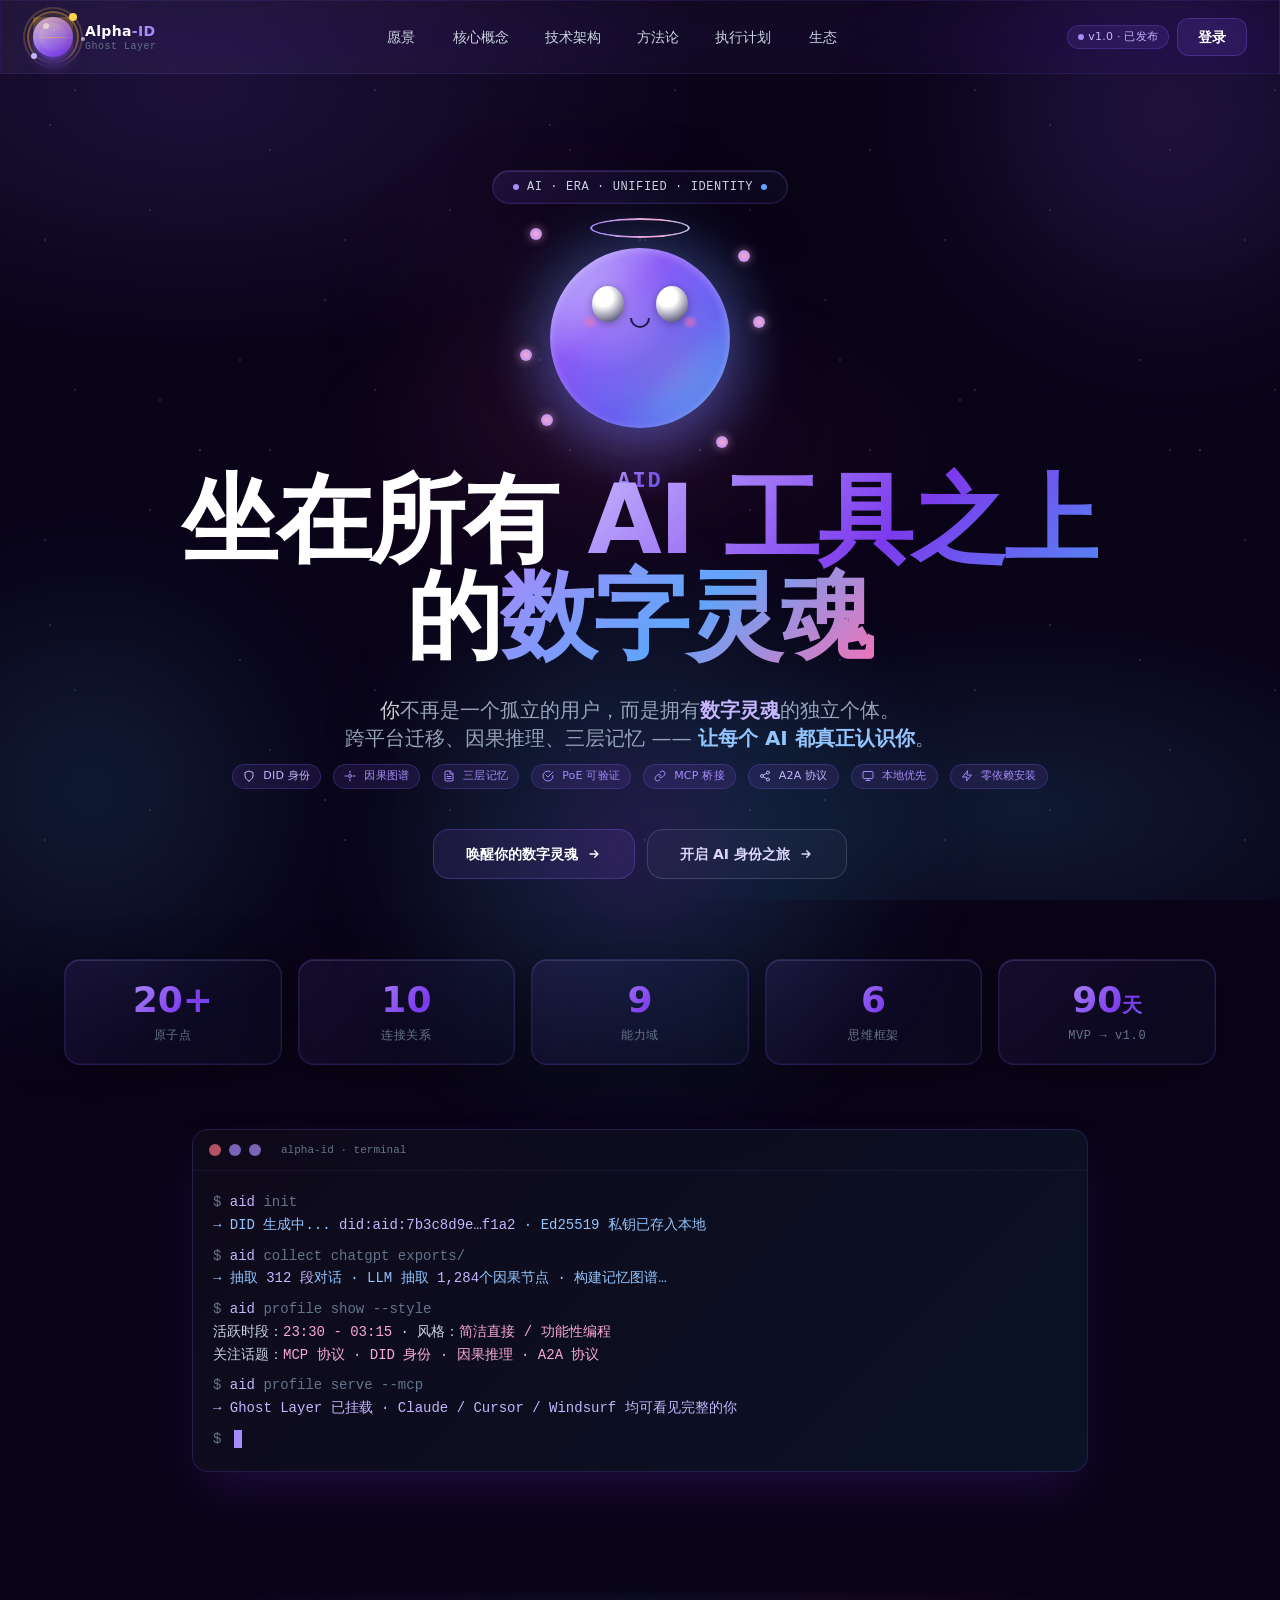
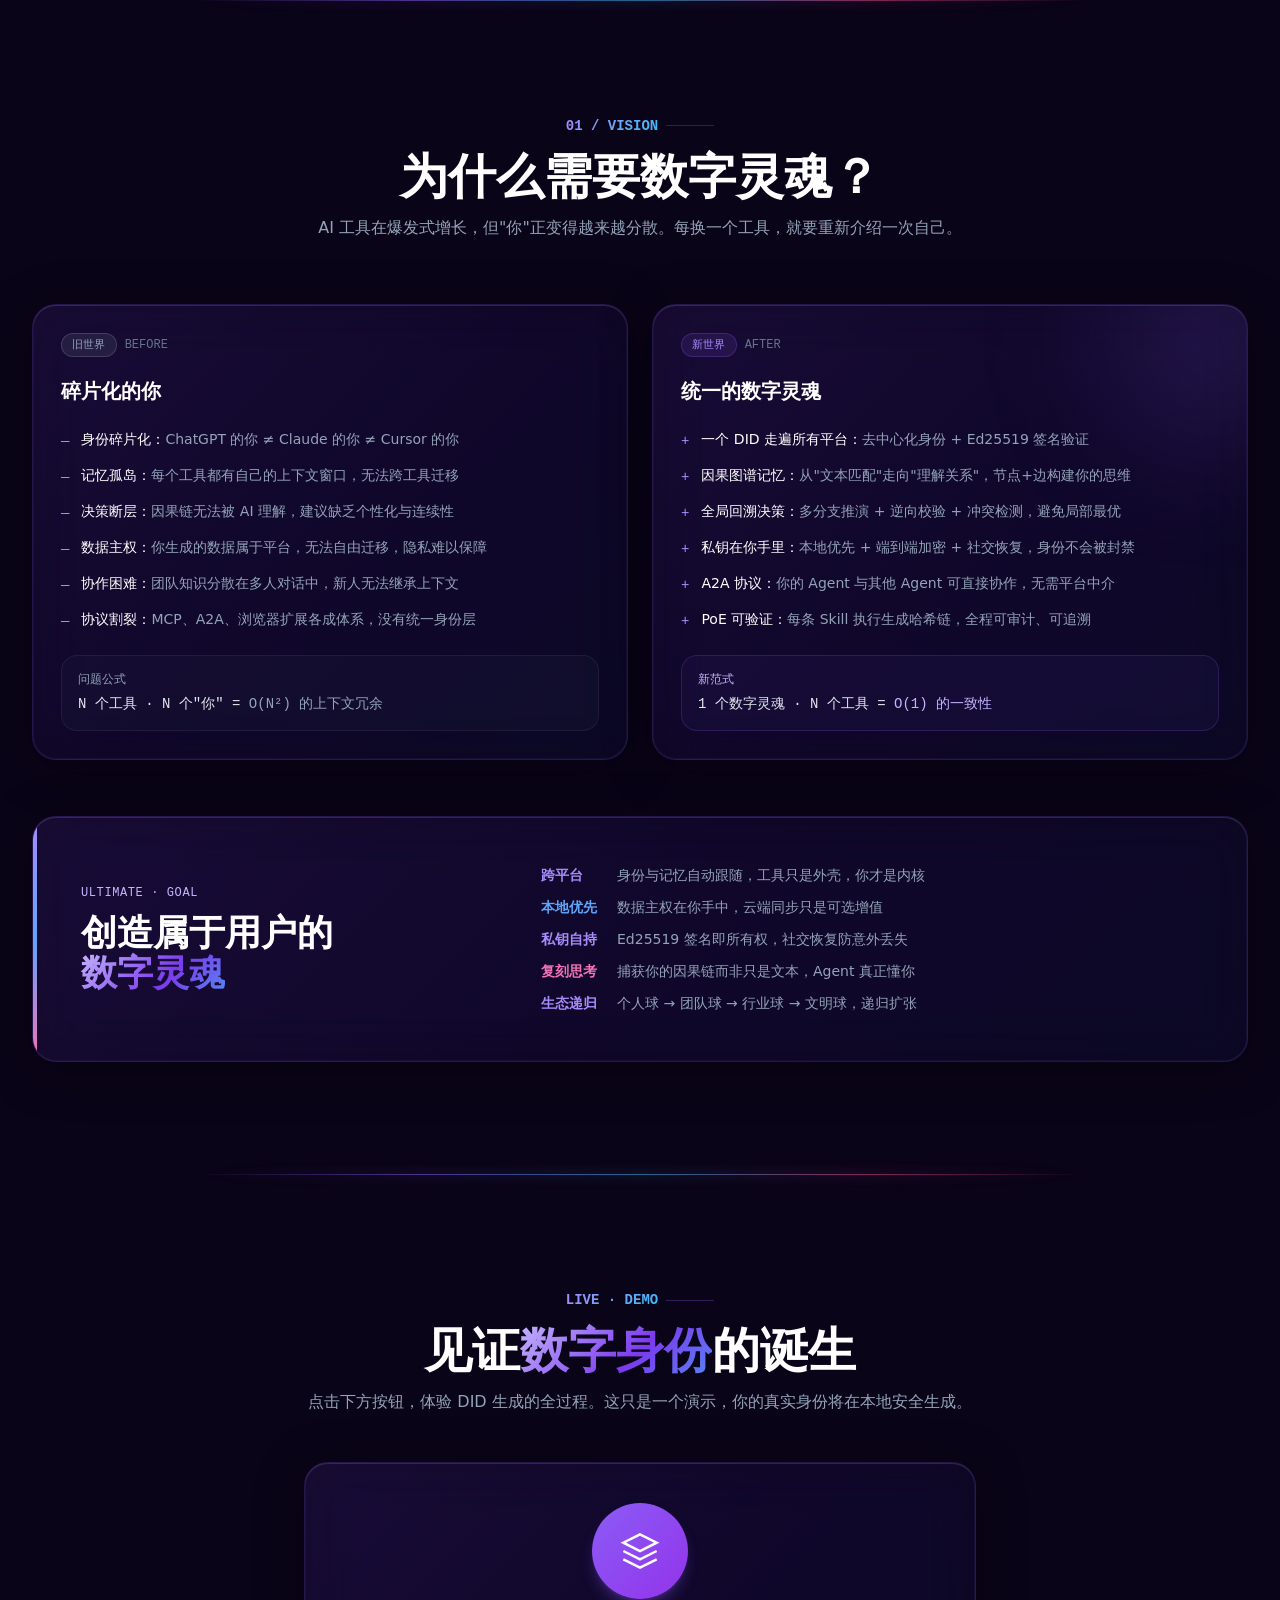
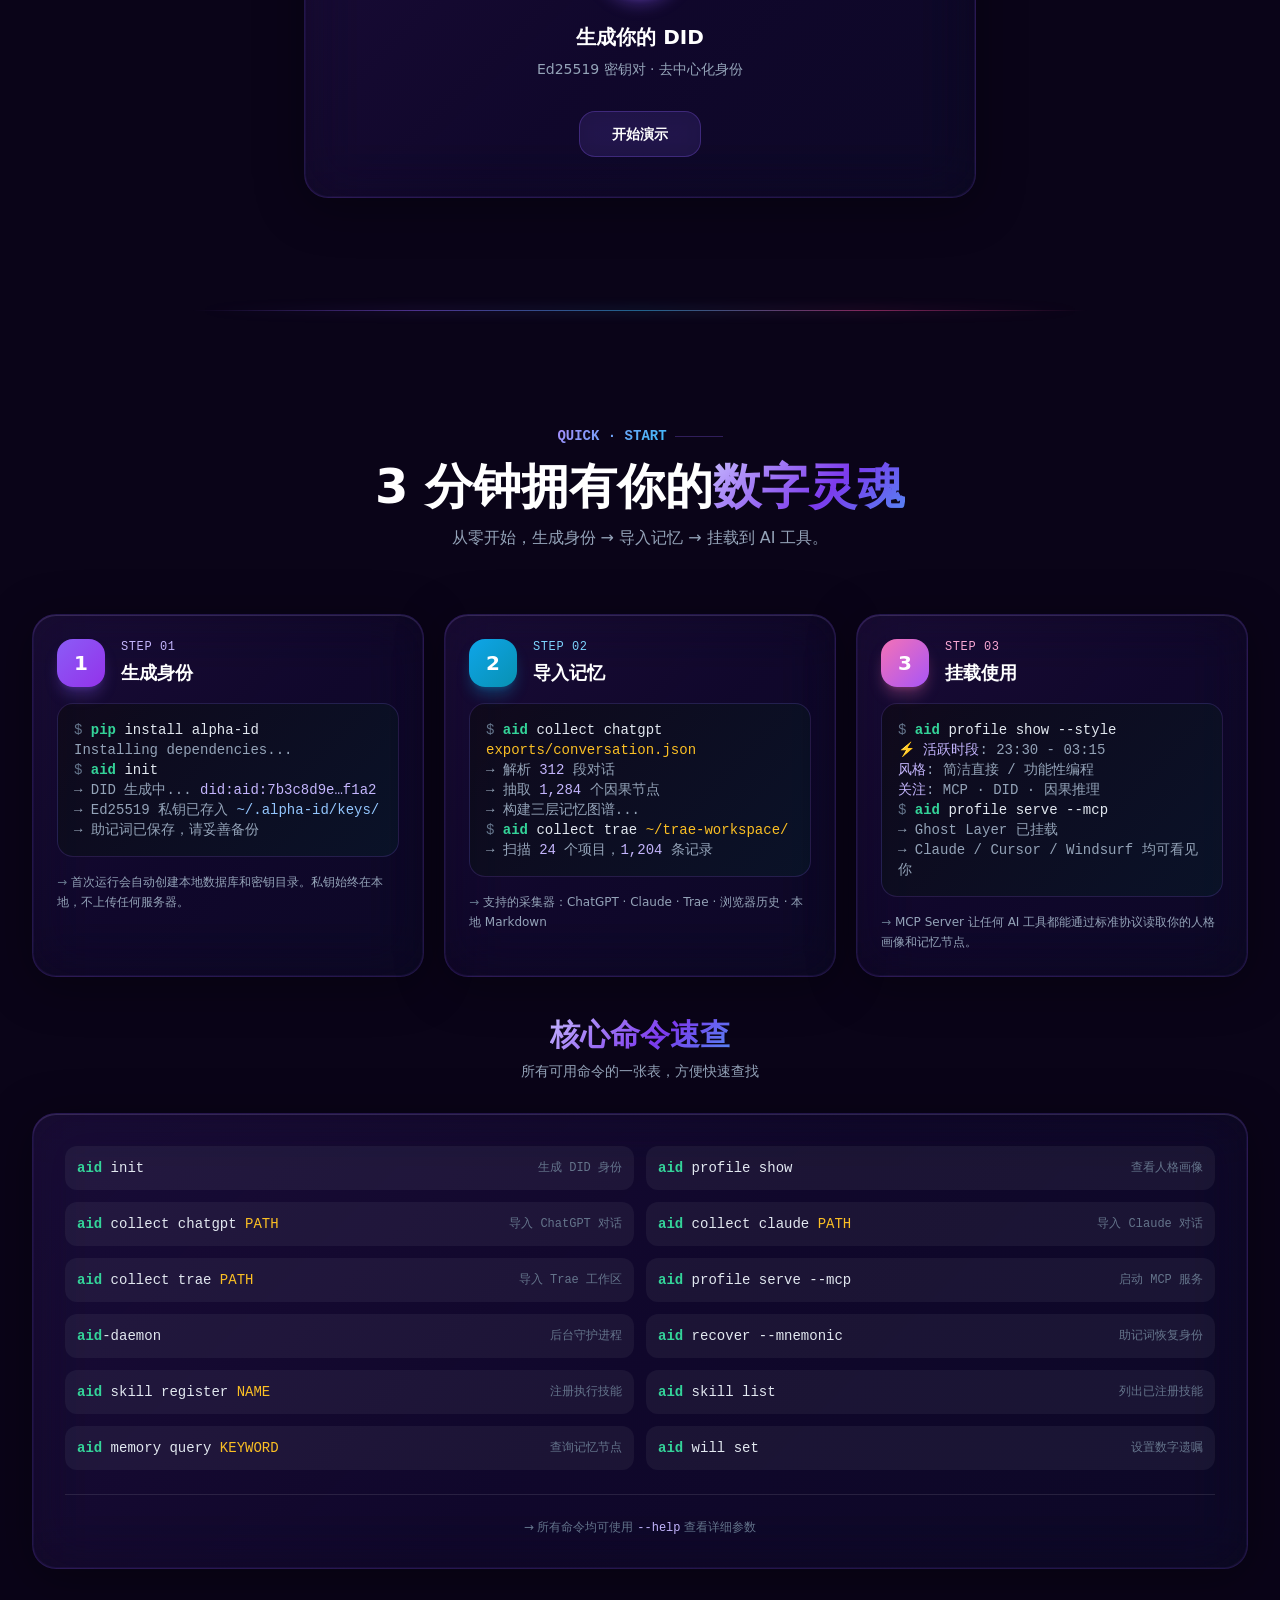
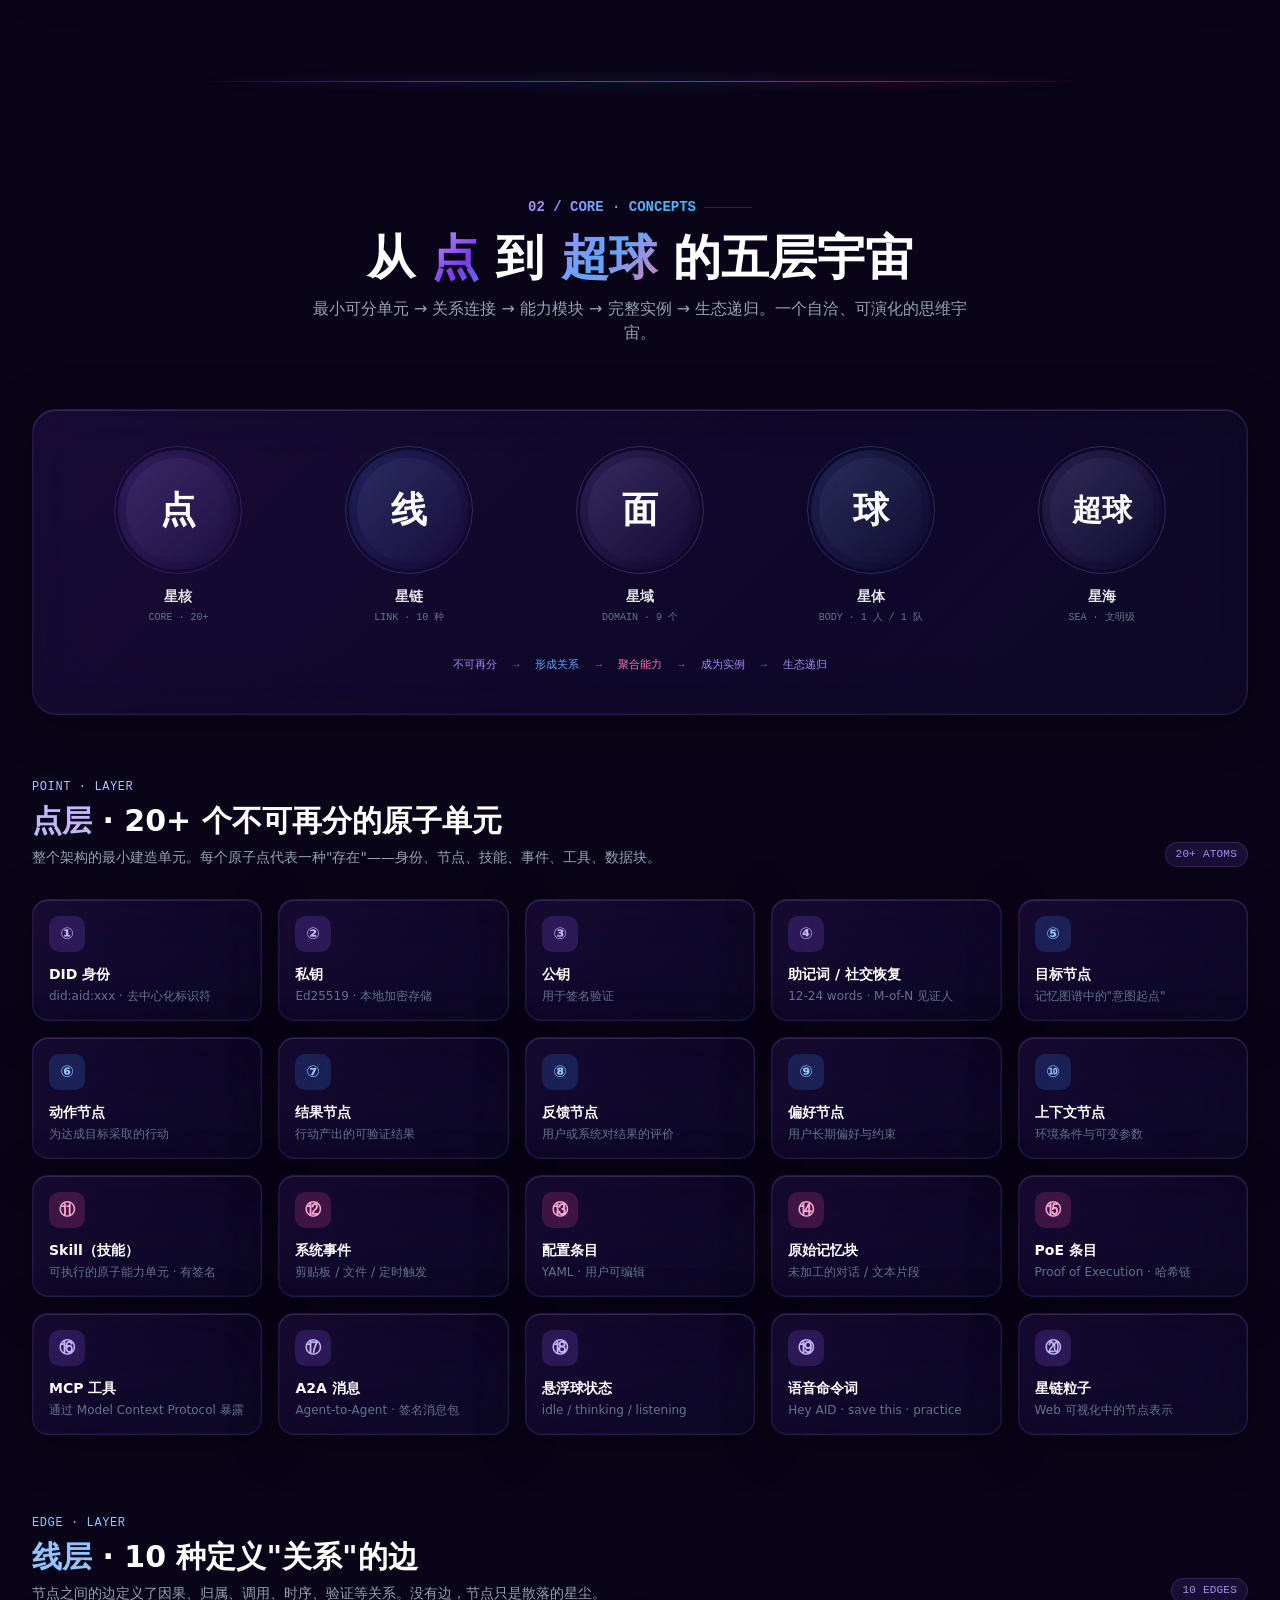
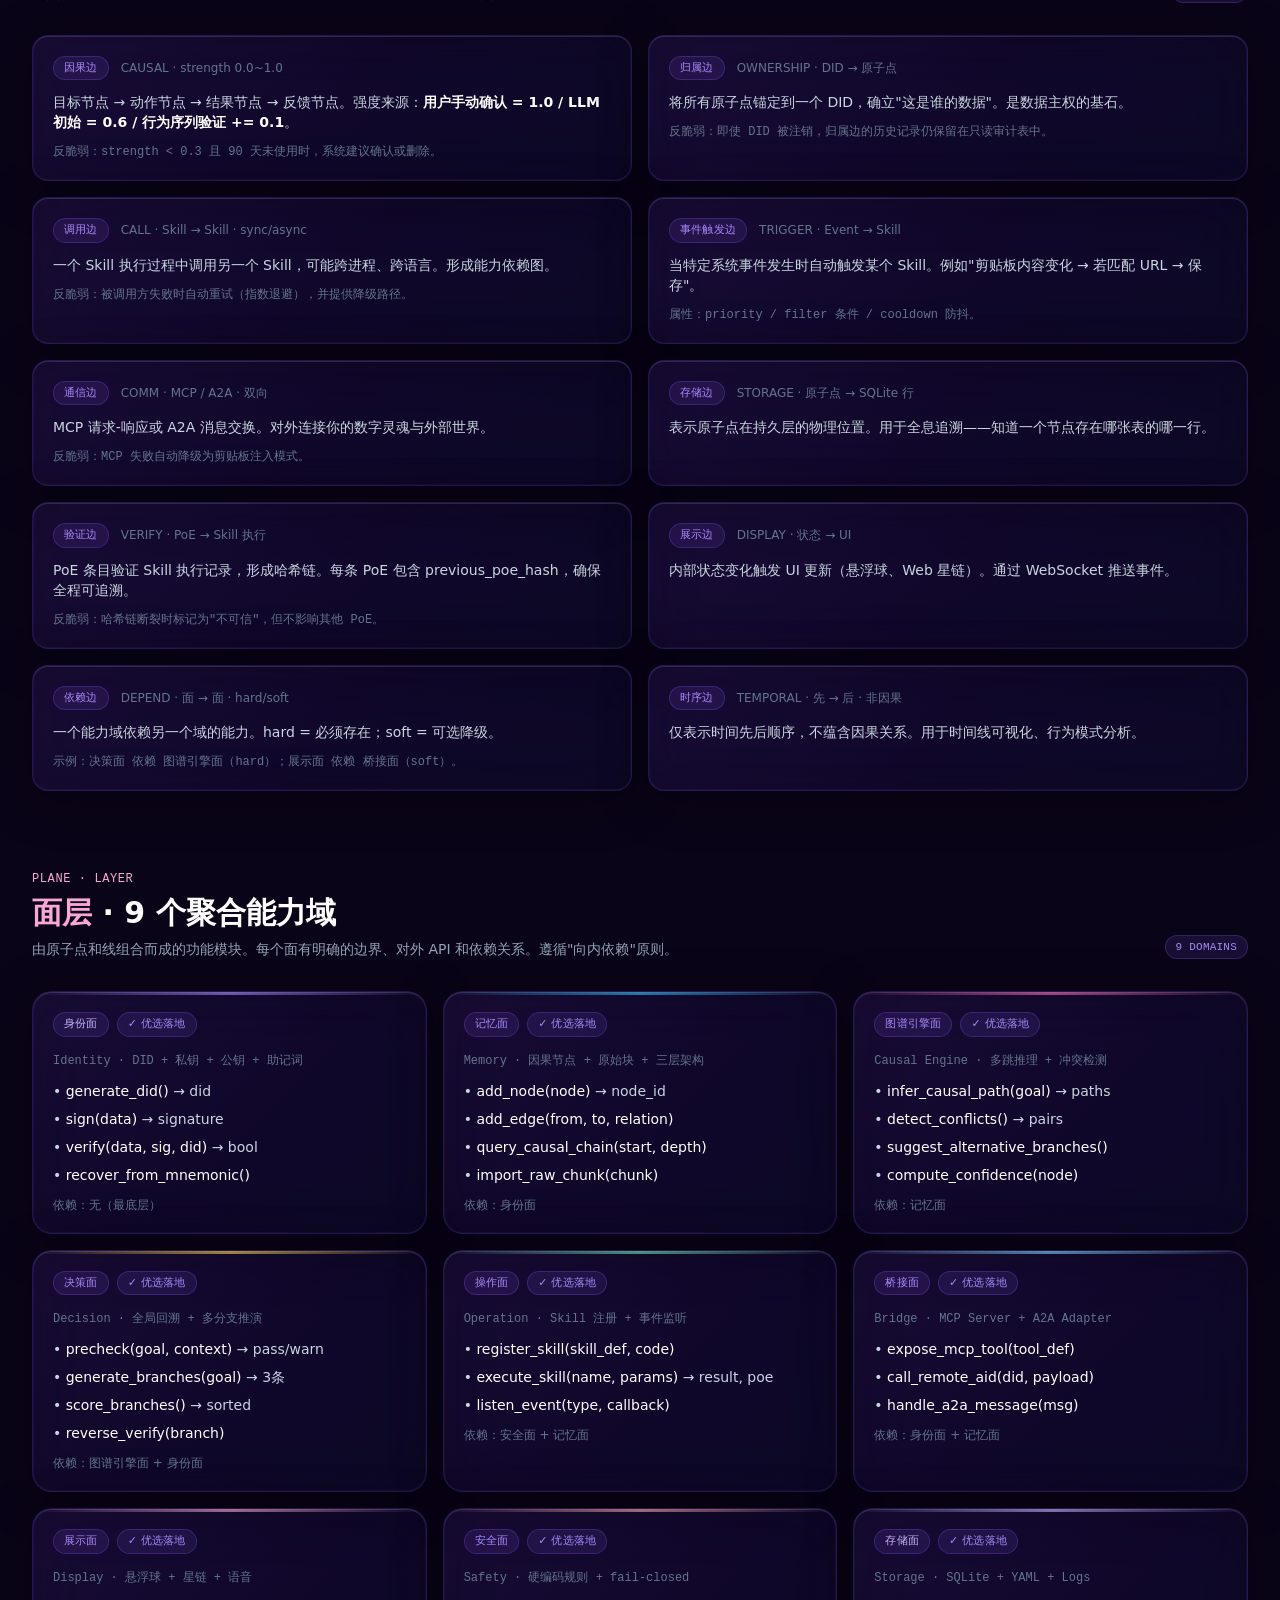
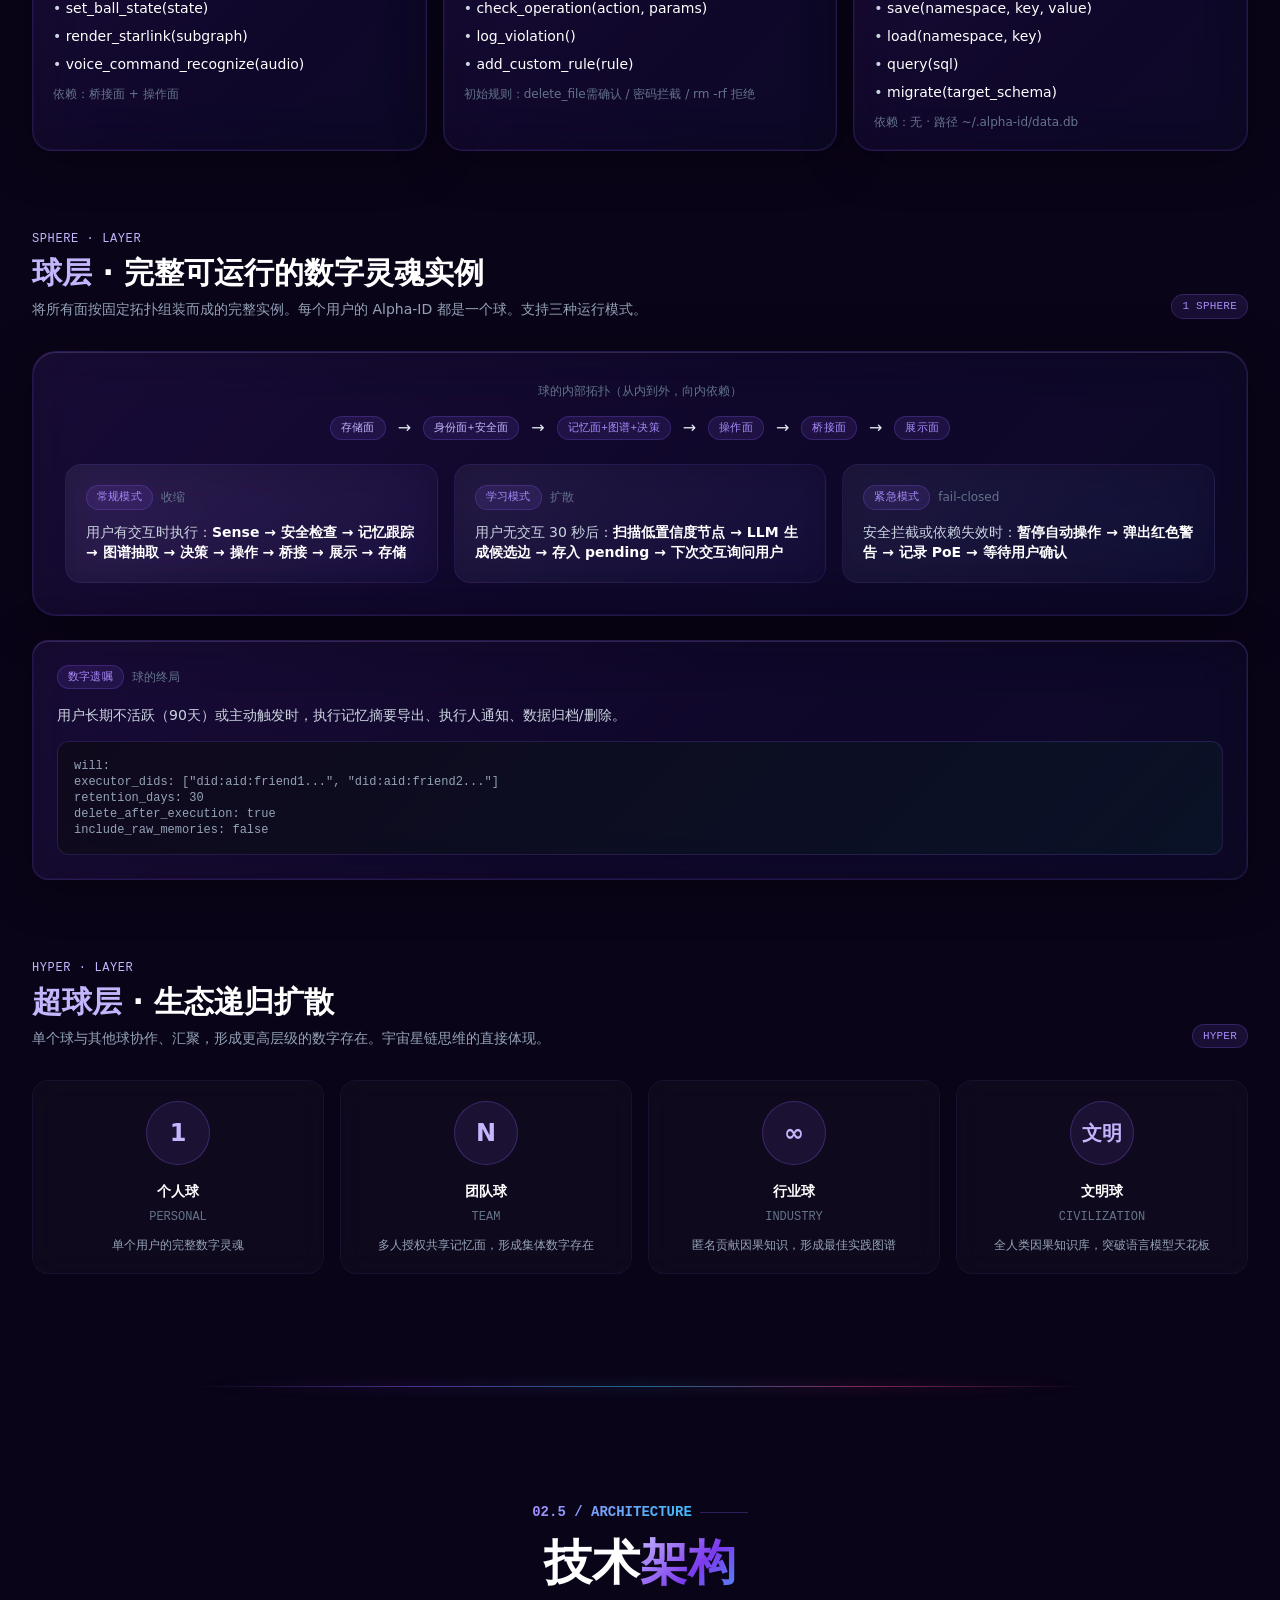
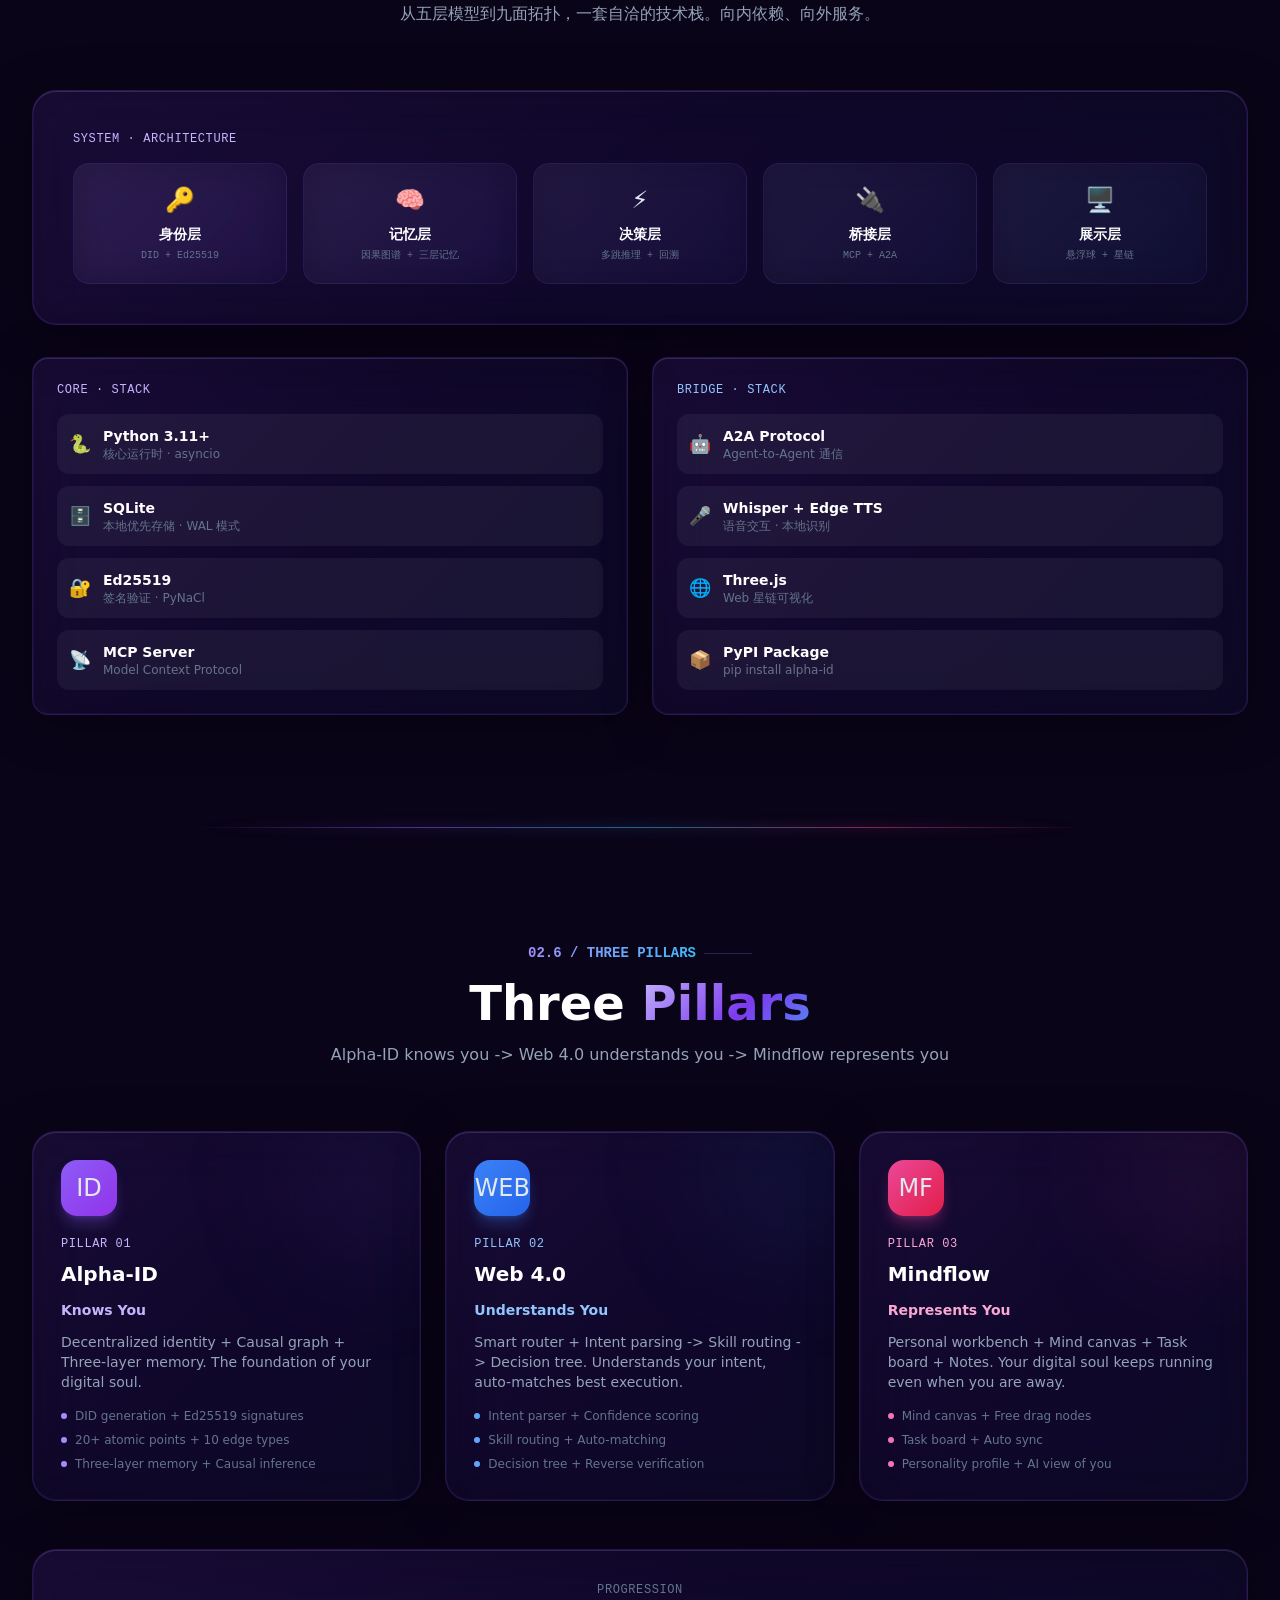
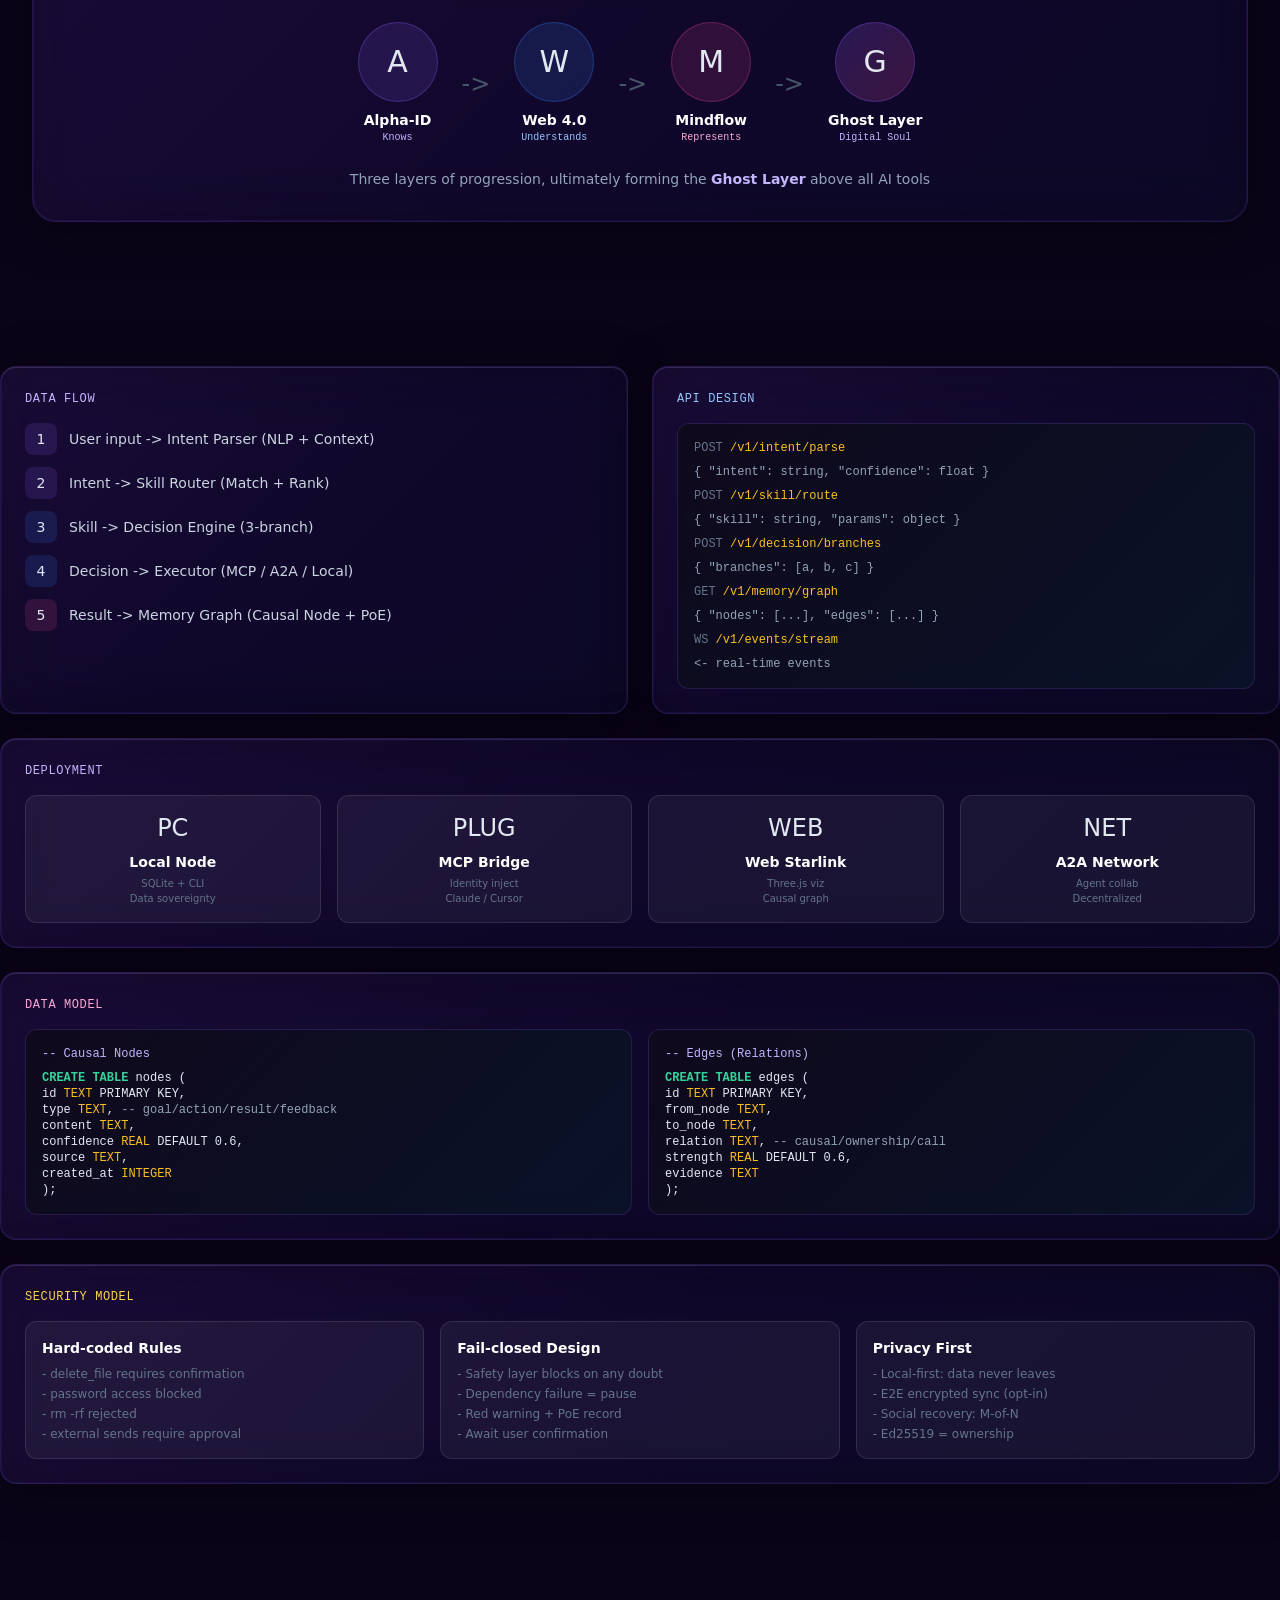
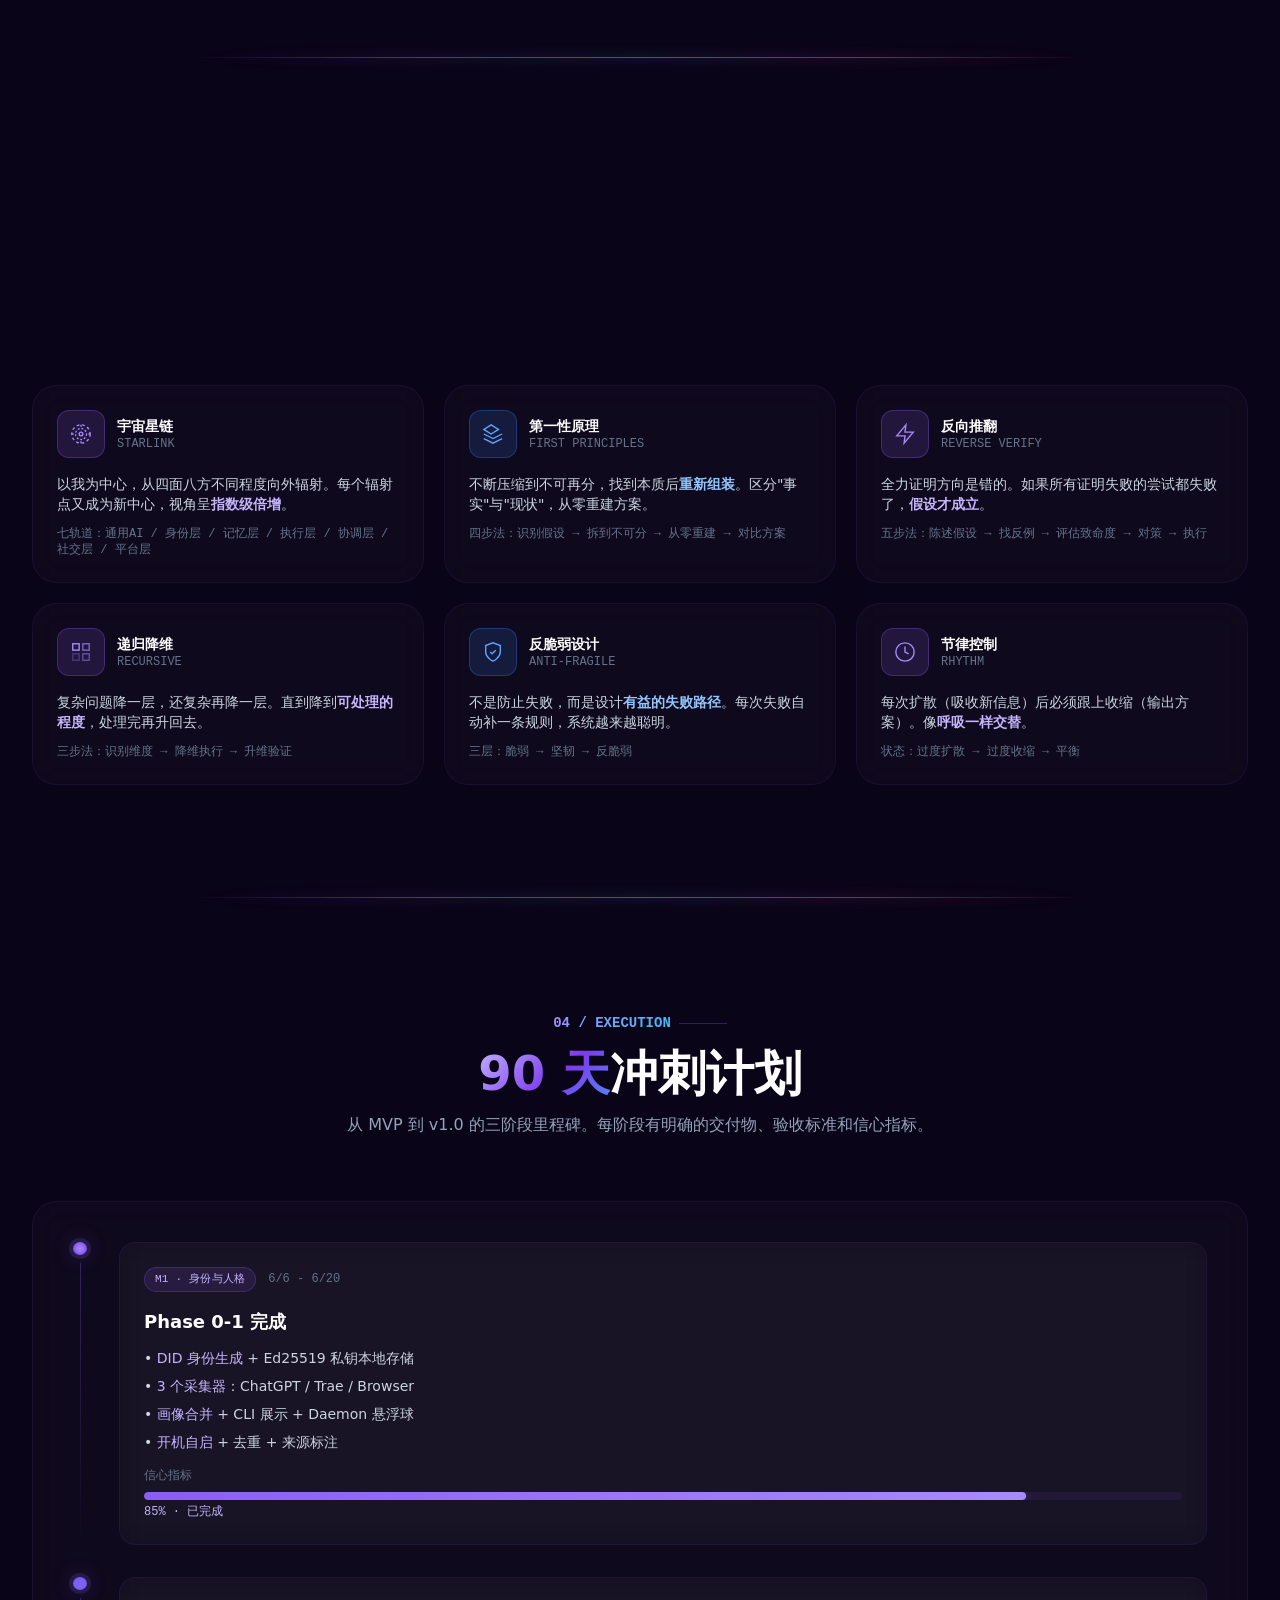
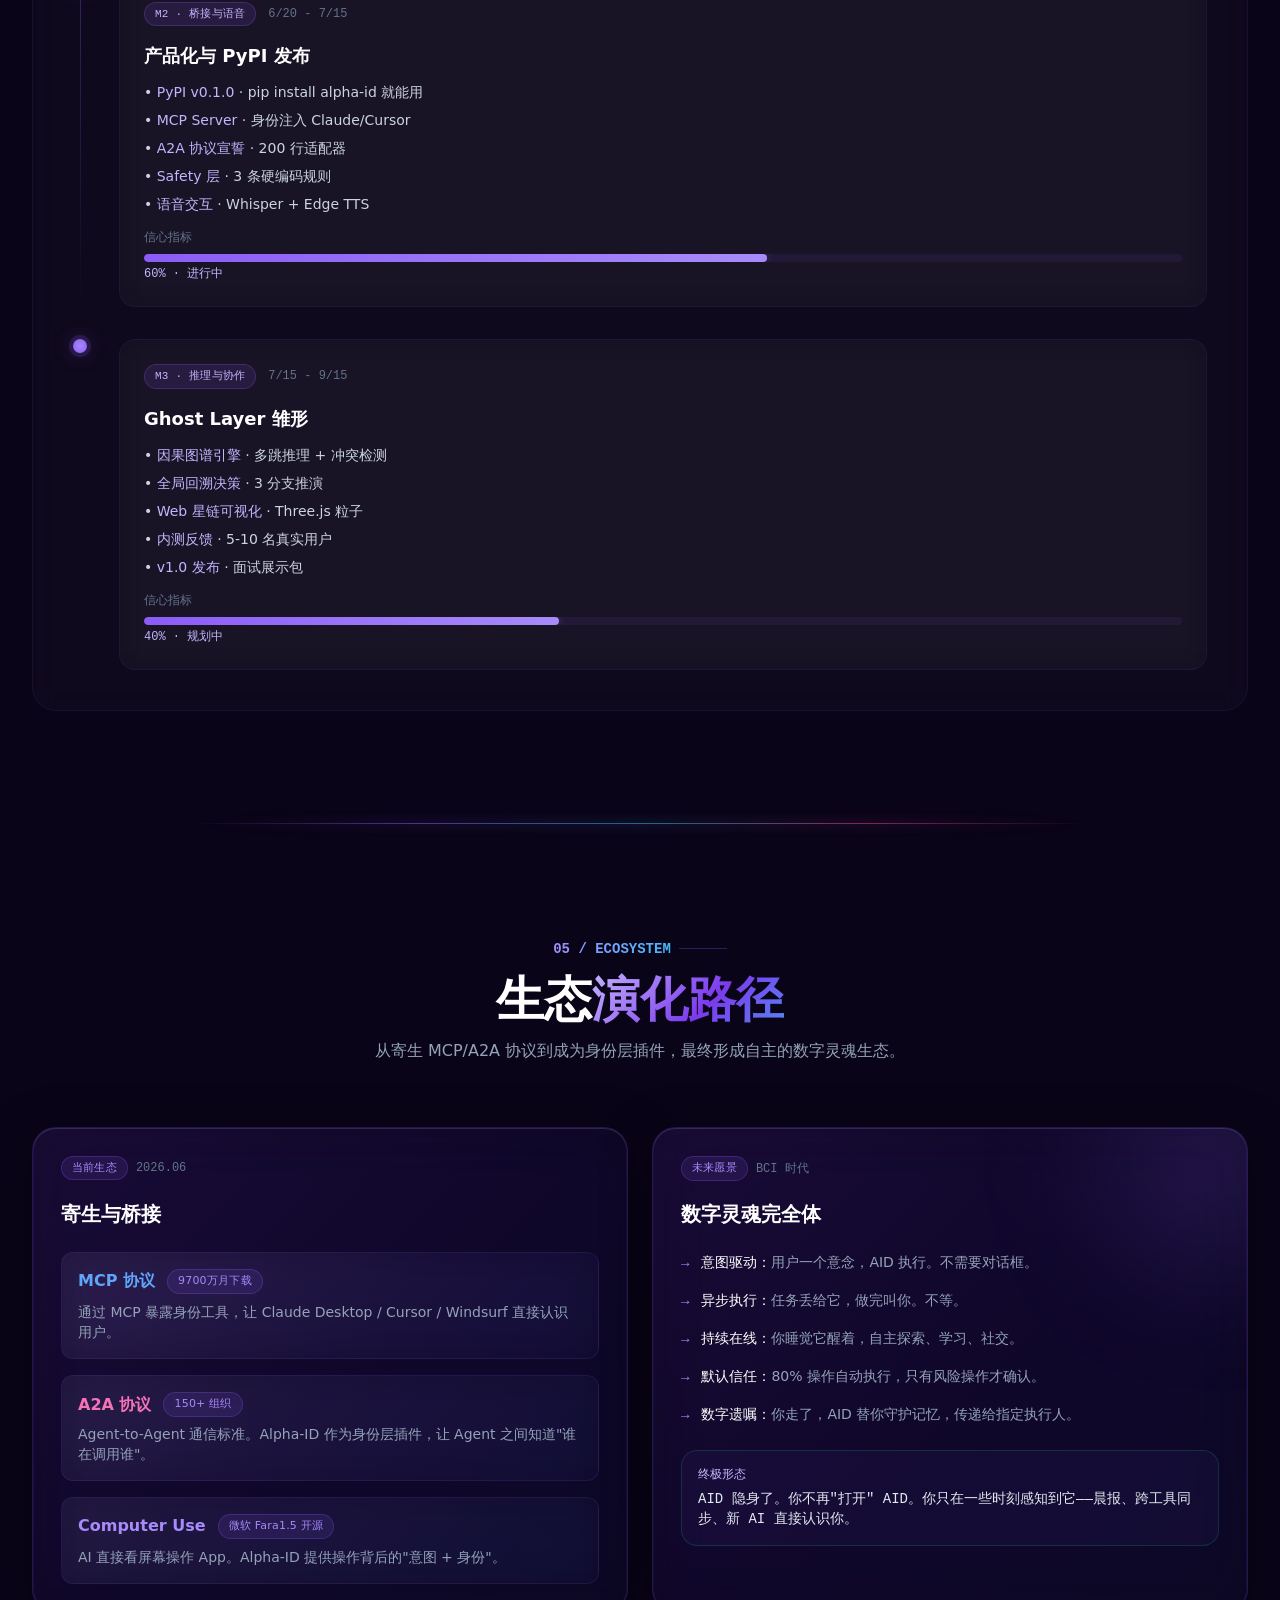
==== commit 66c73bc7: "feat: wire workbench panels to real API, add Alibaba SMS SDK - Replace hardcoded stats with live API" ====
--- a/src/alpha_id/templates/ghost.html
+++ b/src/alpha_id/templates/ghost.html
@@ -2874,20 +2874,20 @@
             <!-- Quick stats -->
       <div class="grid grid-cols-2 md:grid-cols-4 gap-4 mb-8">
         <div class="router-node text-center">
-          <div class="text-2xl font-black text-gradient">1,284</div>
-          <div class="text-[10px] text-slate-500 font-mono">Causal Nodes</div>
+          <div class="text-2xl font-black text-gradient" id="stats-total-users">-</div>
+          <div class="text-[10px] text-slate-500 font-mono">Total Users</div>
         </div>
         <div class="router-node text-center">
-          <div class="text-2xl font-black text-gradient">7</div>
-          <div class="text-[10px] text-slate-500 font-mono">Active Skills</div>
+          <div class="text-2xl font-black text-gradient" id="stats-active-users">-</div>
+          <div class="text-[10px] text-slate-500 font-mono">Active Users</div>
         </div>
         <div class="router-node text-center">
-          <div class="text-2xl font-black text-gradient">94%</div>
-          <div class="text-[10px] text-slate-500 font-mono">Route Hit</div>
+          <div class="text-2xl font-black text-gradient" id="stats-memories">-</div>
+          <div class="text-[10px] text-slate-500 font-mono">Memories</div>
         </div>
         <div class="router-node text-center">
-          <div class="text-2xl font-black text-gradient">1.3s</div>
-          <div class="text-[10px] text-slate-500 font-mono">Avg Response</div>
+          <div class="text-2xl font-black text-gradient" id="stats-health">-</div>
+          <div class="text-[10px] text-slate-500 font-mono">System</div>
         </div>
       </div>
 
@@ -3002,16 +3002,16 @@
       <p class="text-slate-400 text-sm mb-6">你的因果节点和三层记忆。</p>
       <div class="grid md:grid-cols-3 gap-4">
         <div class="router-node text-center">
-          <div class="text-3xl font-black text-gradient mb-1">1,284</div>
-          <div class="text-xs text-slate-500">因果节点</div>
+          <div class="text-3xl font-black text-gradient mb-1" id="mem-total">-</div>
+          <div class="text-xs text-slate-500">记忆条目</div>
         </div>
         <div class="router-node text-center">
-          <div class="text-3xl font-black text-gradient mb-1">312</div>
-          <div class="text-xs text-slate-500">原始记忆</div>
+          <div class="text-3xl font-black text-gradient mb-1" id="mem-private">-</div>
+          <div class="text-xs text-slate-500">私有链</div>
         </div>
         <div class="router-node text-center">
-          <div class="text-3xl font-black text-gradient mb-1">47</div>
-          <div class="text-xs text-slate-500">活跃关系</div>
+          <div class="text-3xl font-black text-gradient mb-1" id="mem-knowledge">-</div>
+          <div class="text-xs text-slate-500">知识链</div>
         </div>
       </div>
     </div>
@@ -4085,6 +4085,45 @@
     });
     var target = document.getElementById('mf-' + tab + '-panel');
     if (target) target.classList.remove('hidden');
+  };
+
+  // ============ 工作台统计数据 ============
+  window.loadWorkbenchStats = function() {
+    // Identity stats
+    fetch(GATEWAY_URL + '/v1/identity').then(function(r){return r.json()}).then(function(d){
+      if (d.success && d.data) {
+        var el = document.getElementById('stats-total-users');
+        if (el) el.textContent = d.data.total_users || '-';
+        var el2 = document.getElementById('stats-active-users');
+        if (el2) el2.textContent = d.data.active_users !== undefined ? d.data.active_users : '-';
+      }
+    }).catch(function(){});
+    // Memory stats
+    fetch('http://localhost:8000/api/v1/dual-chain/stats').then(function(r){return r.json()}).then(function(d){
+      var el = document.getElementById('stats-memories');
+      if (el) el.textContent = (d.private_count || 0) + (d.knowledge_count || 0);
+      // Also update memory panel
+      var mt = document.getElementById('mem-total');
+      if (mt) mt.textContent = (d.private_count || 0) + (d.knowledge_count || 0);
+      var mp = document.getElementById('mem-private');
+      if (mp) mp.textContent = d.private_count || 0;
+      var mk = document.getElementById('mem-knowledge');
+      if (mk) mk.textContent = d.knowledge_count || 0;
+    }).catch(function(){});
+    // System health
+    fetch(GATEWAY_URL + '/health').then(function(r){return r.json()}).then(function(d){
+      var el = document.getElementById('stats-health');
+      if (el) el.textContent = d.data && d.data.alphaid === 'ok' ? '🟢' : '🔴';
+    }).catch(function(){});
+  };
+
+  // 切换到工作台时加载统计数据
+  window.showWorkbench = function() {
+    document.getElementById('homepageView').classList.remove('active');
+    document.getElementById('mindflowView').classList.remove('active');
+    document.getElementById('workbenchView').classList.add('active');
+    window.scrollTo(0, 0);
+    setTimeout(loadWorkbenchStats, 100);
   };
 
   // ============ 💬 豆包记忆桥 ============
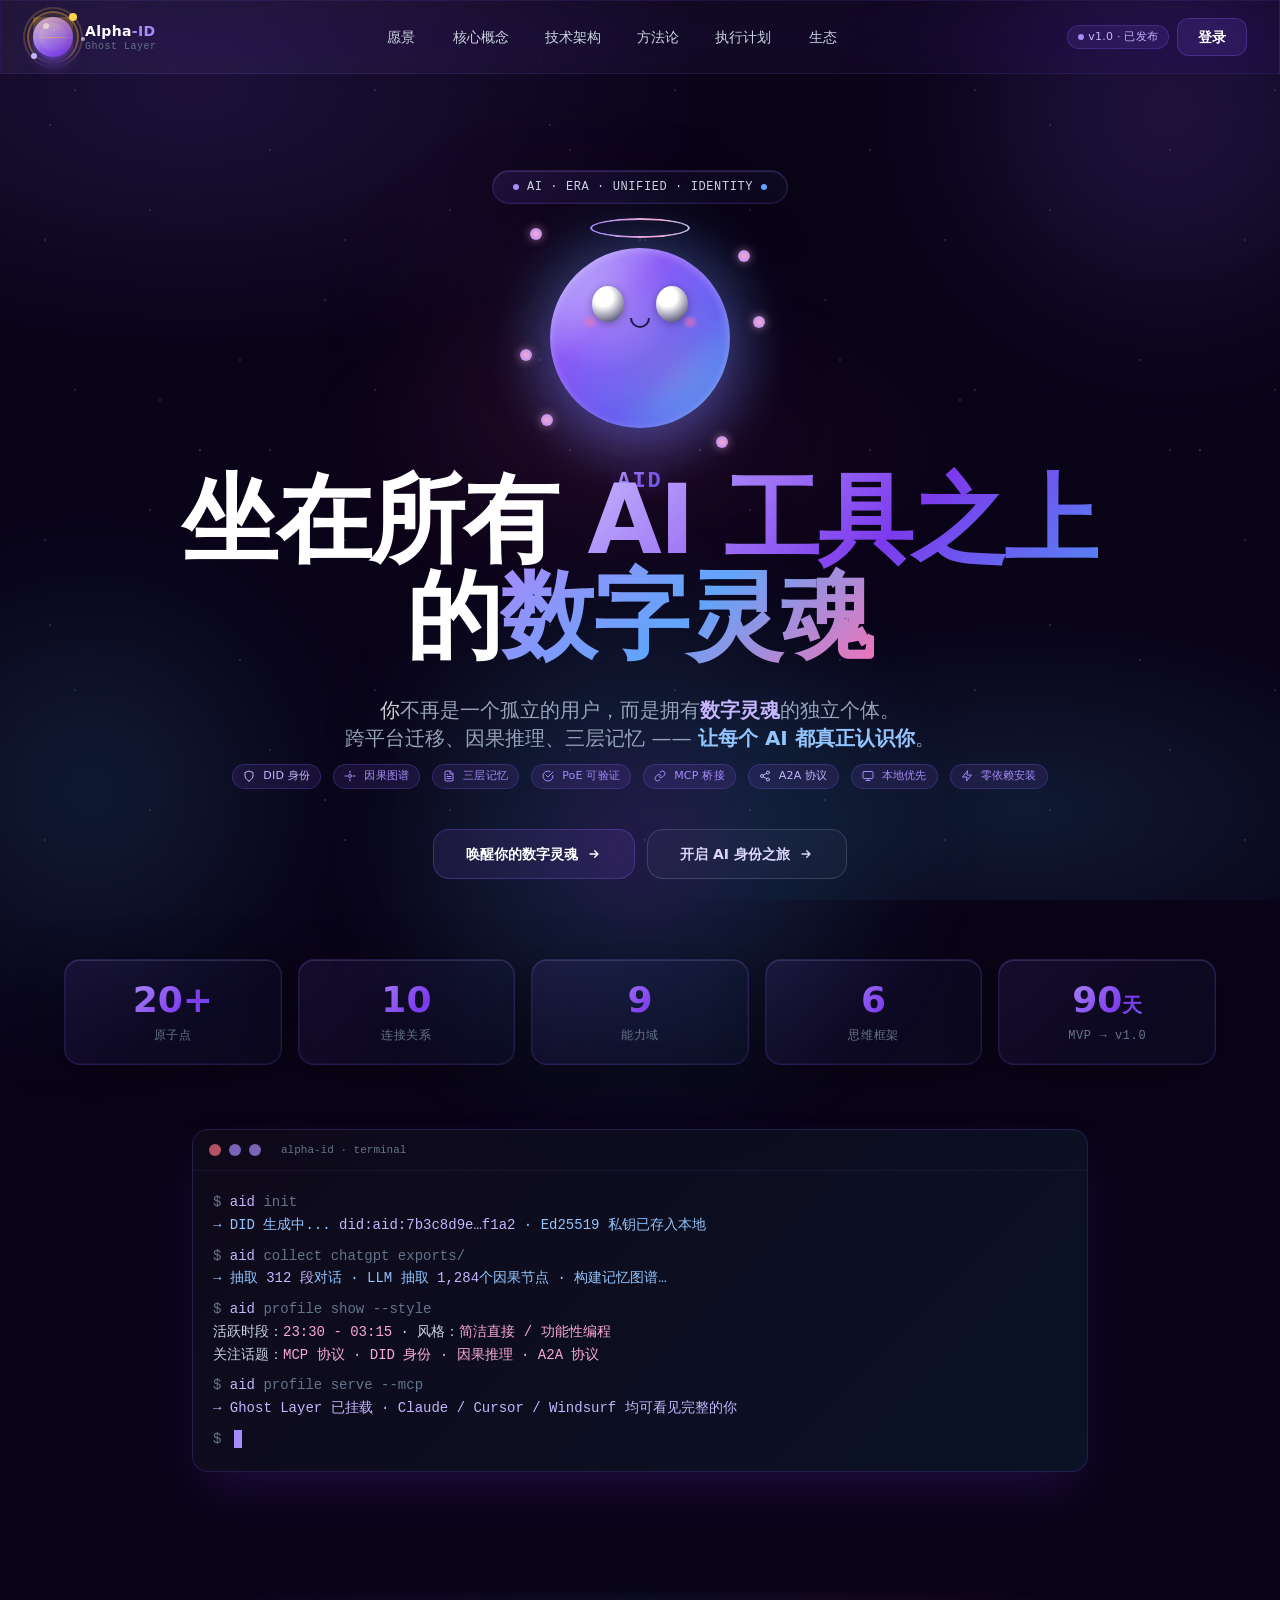
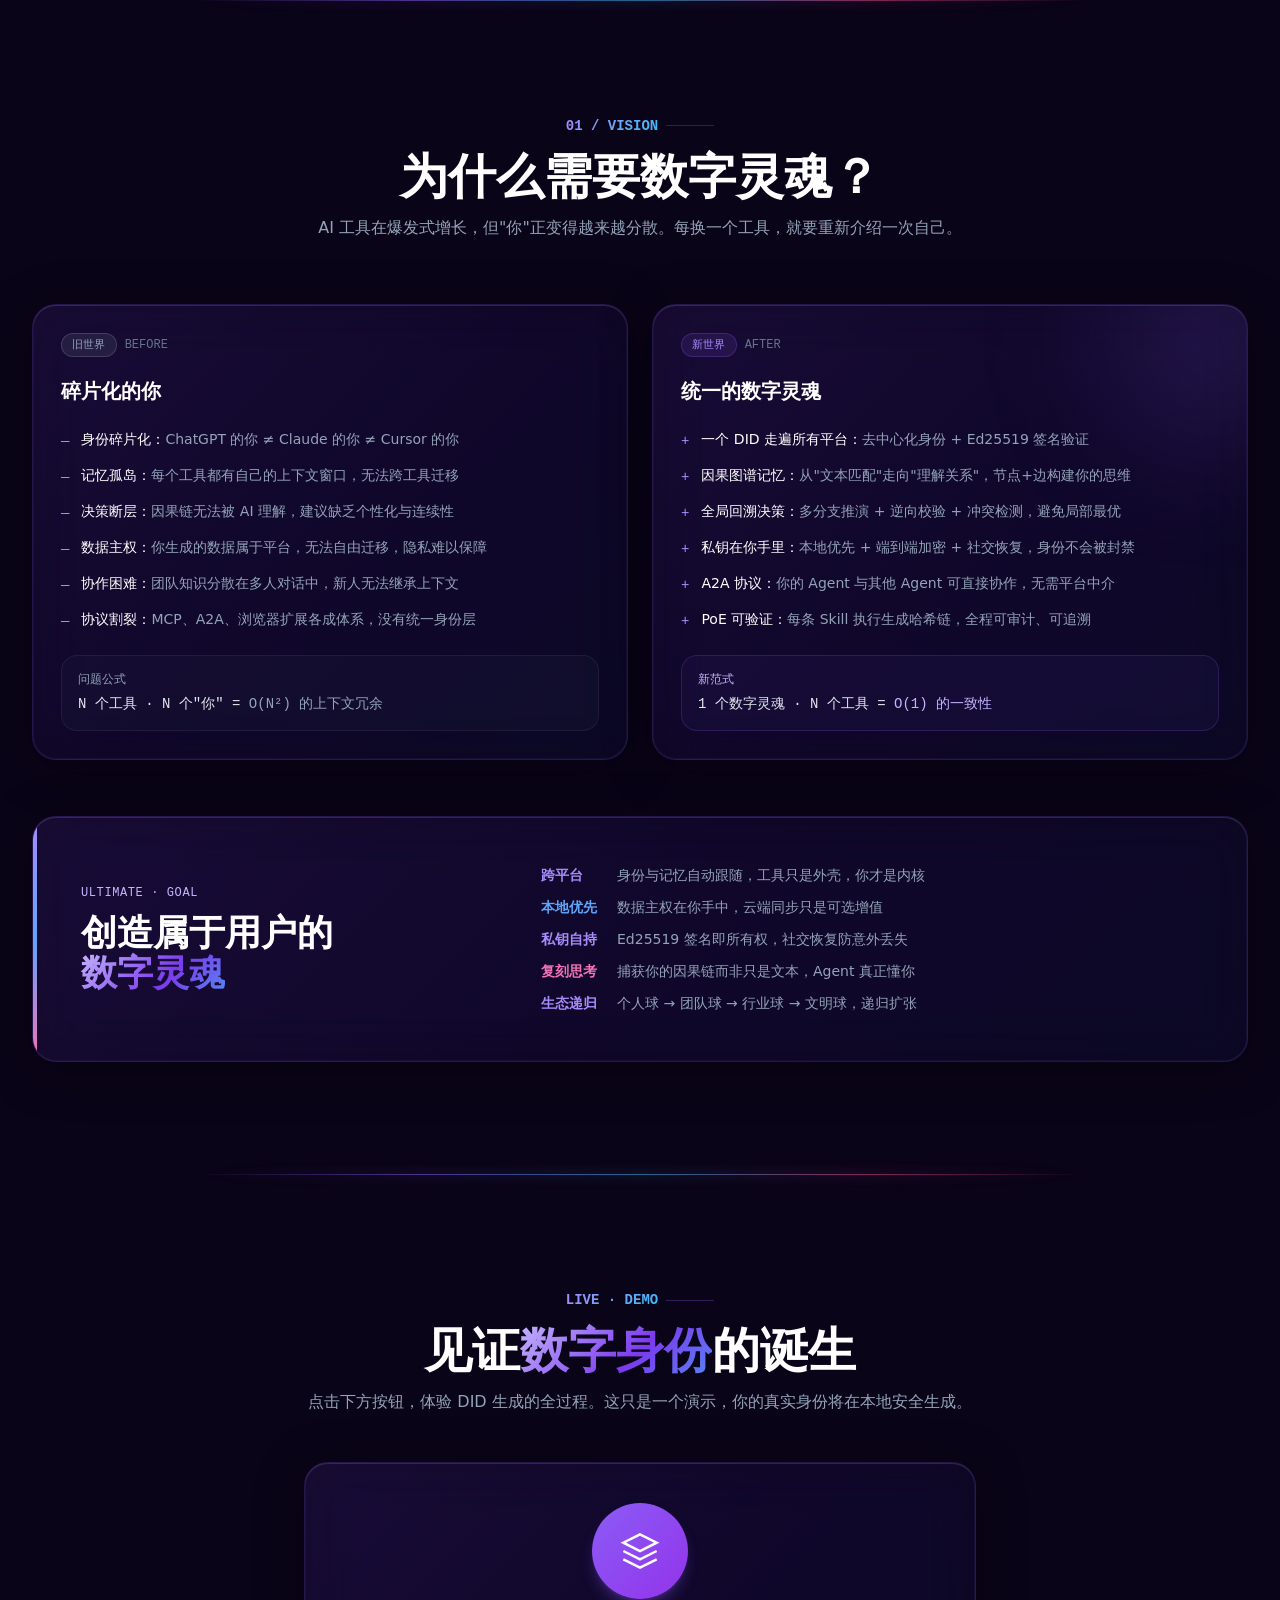
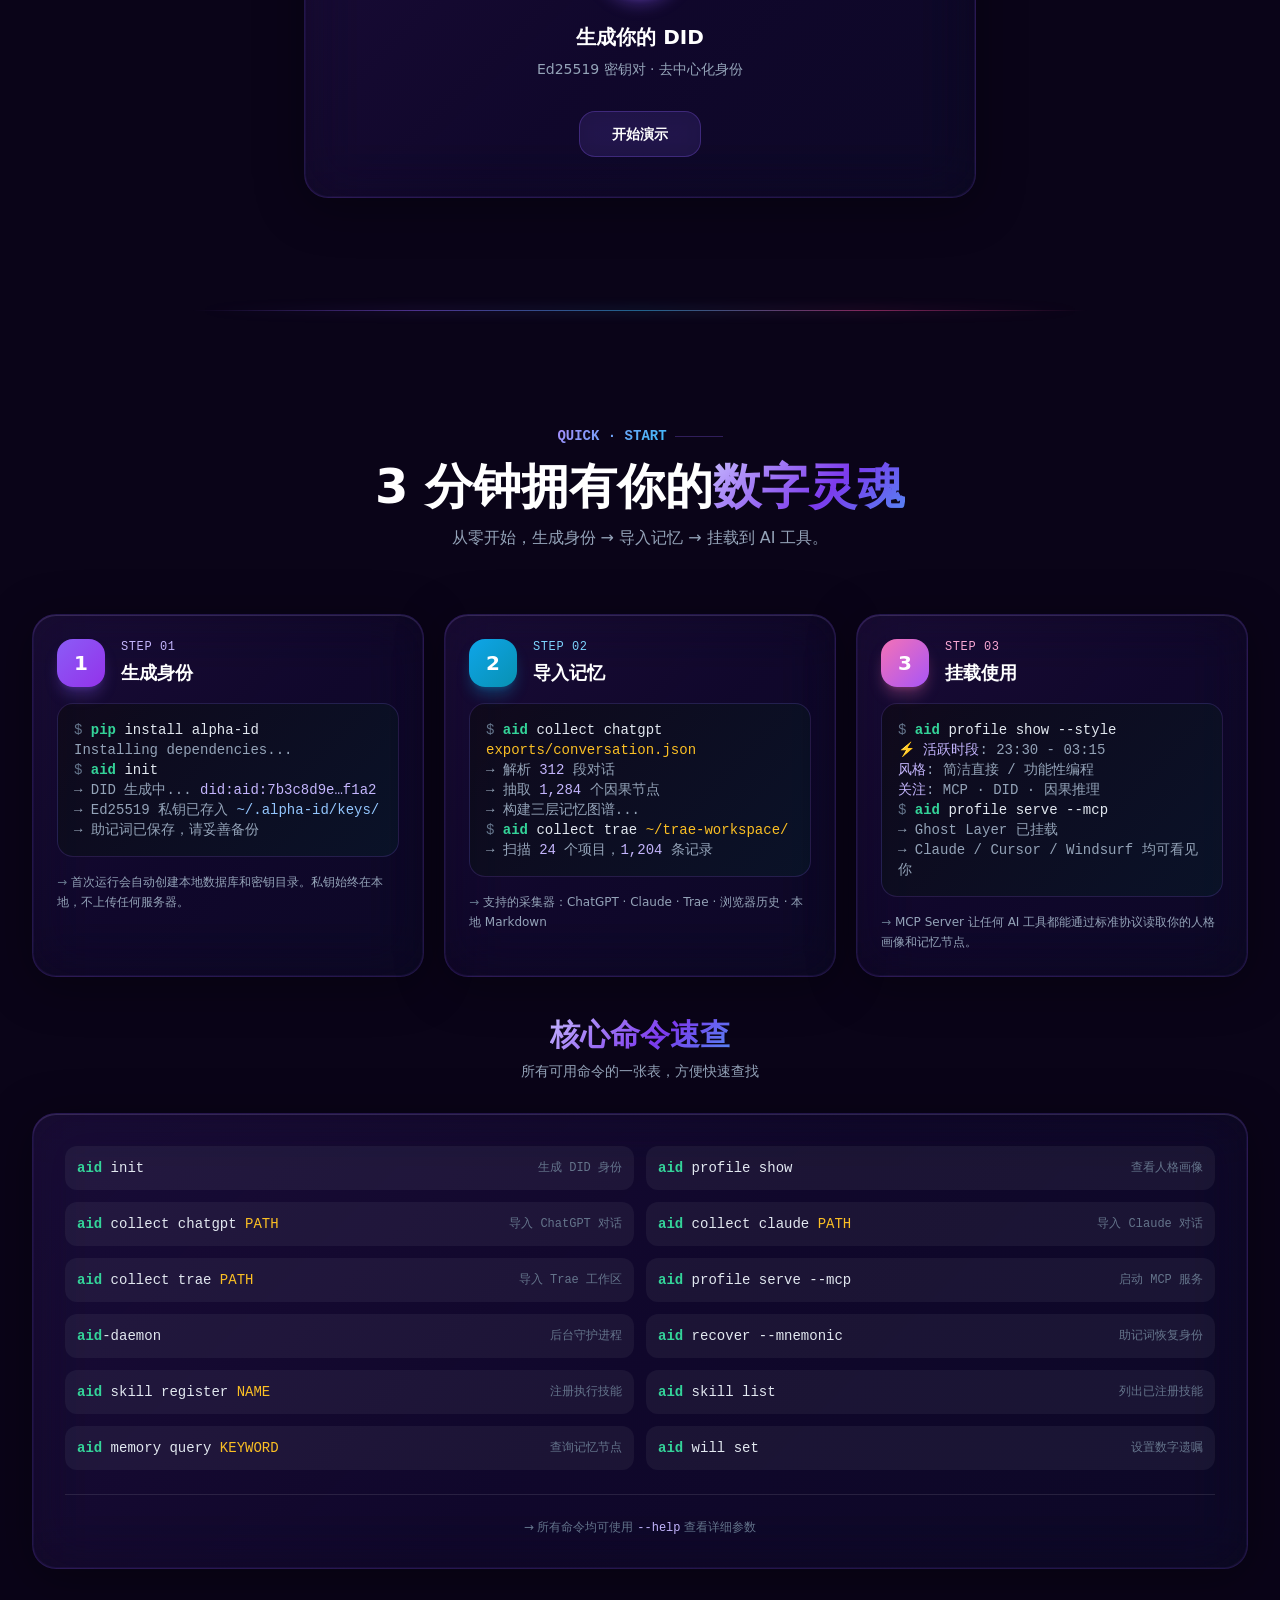
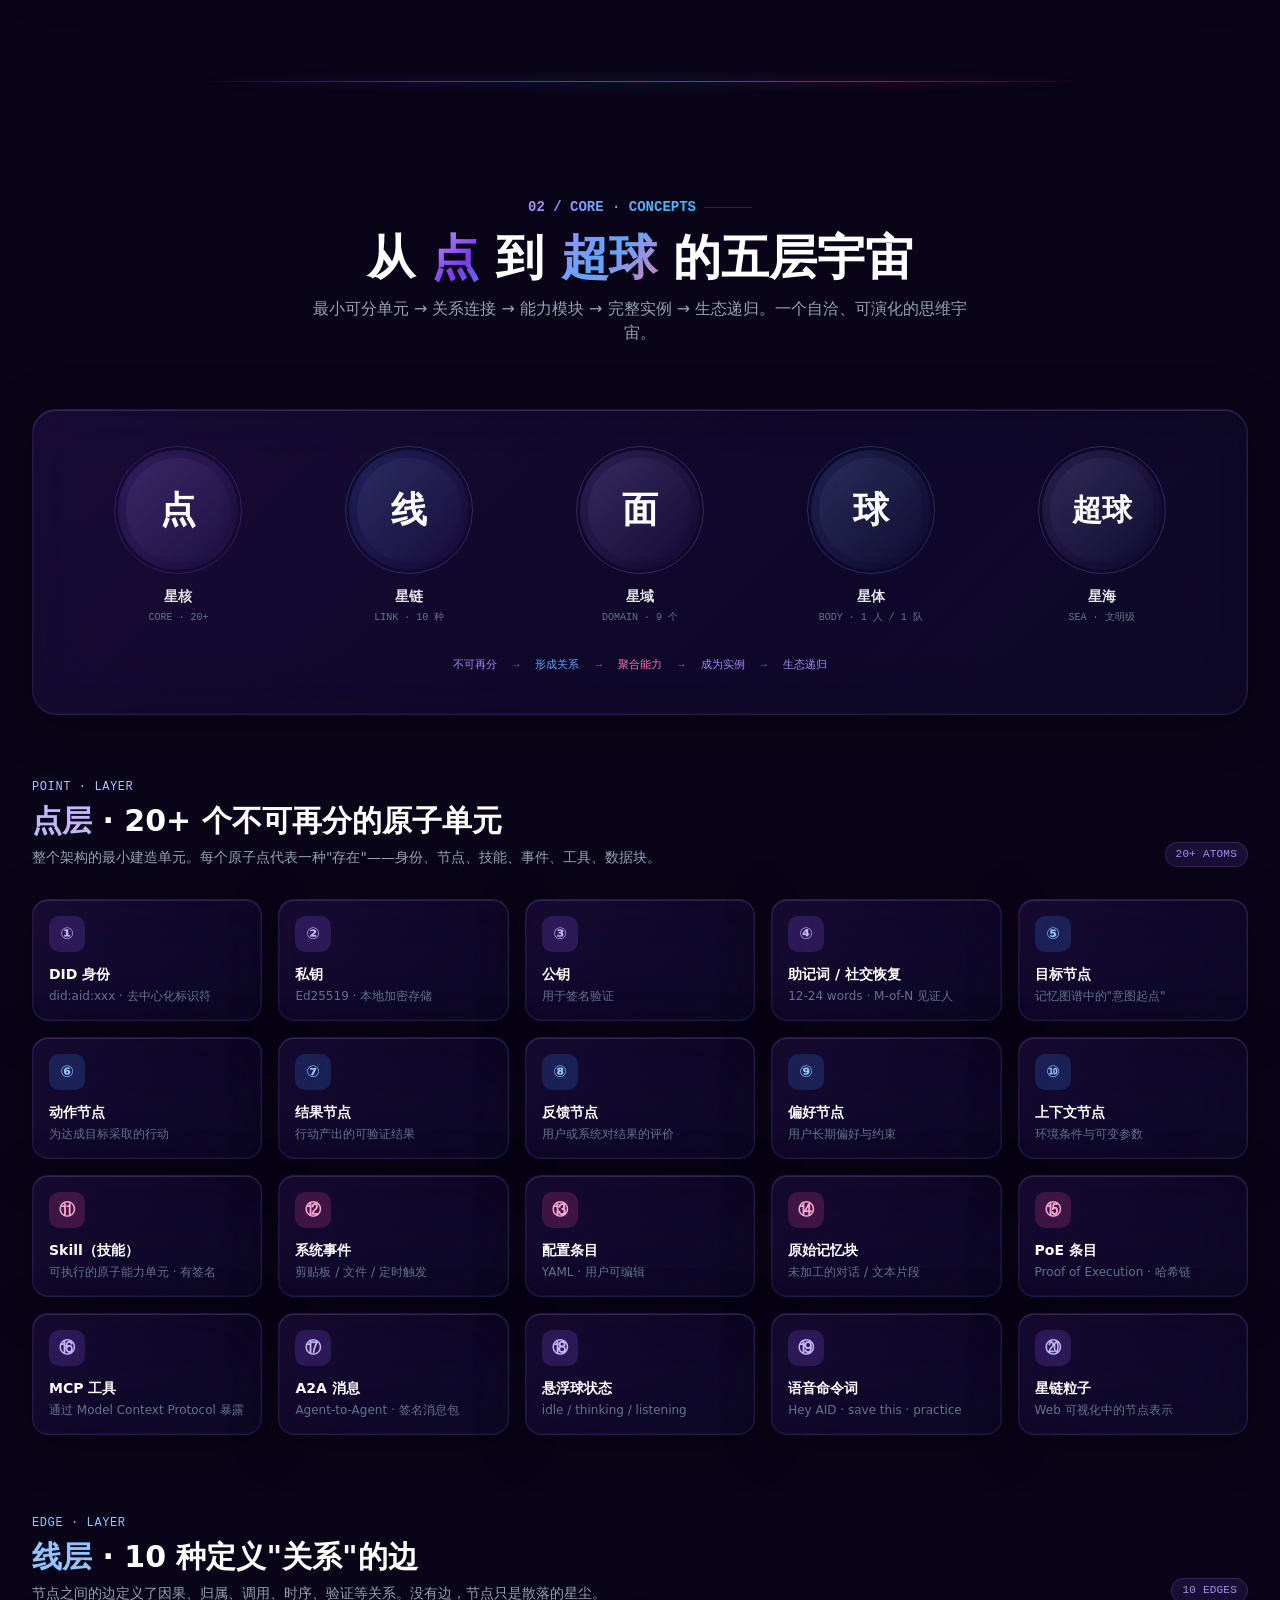
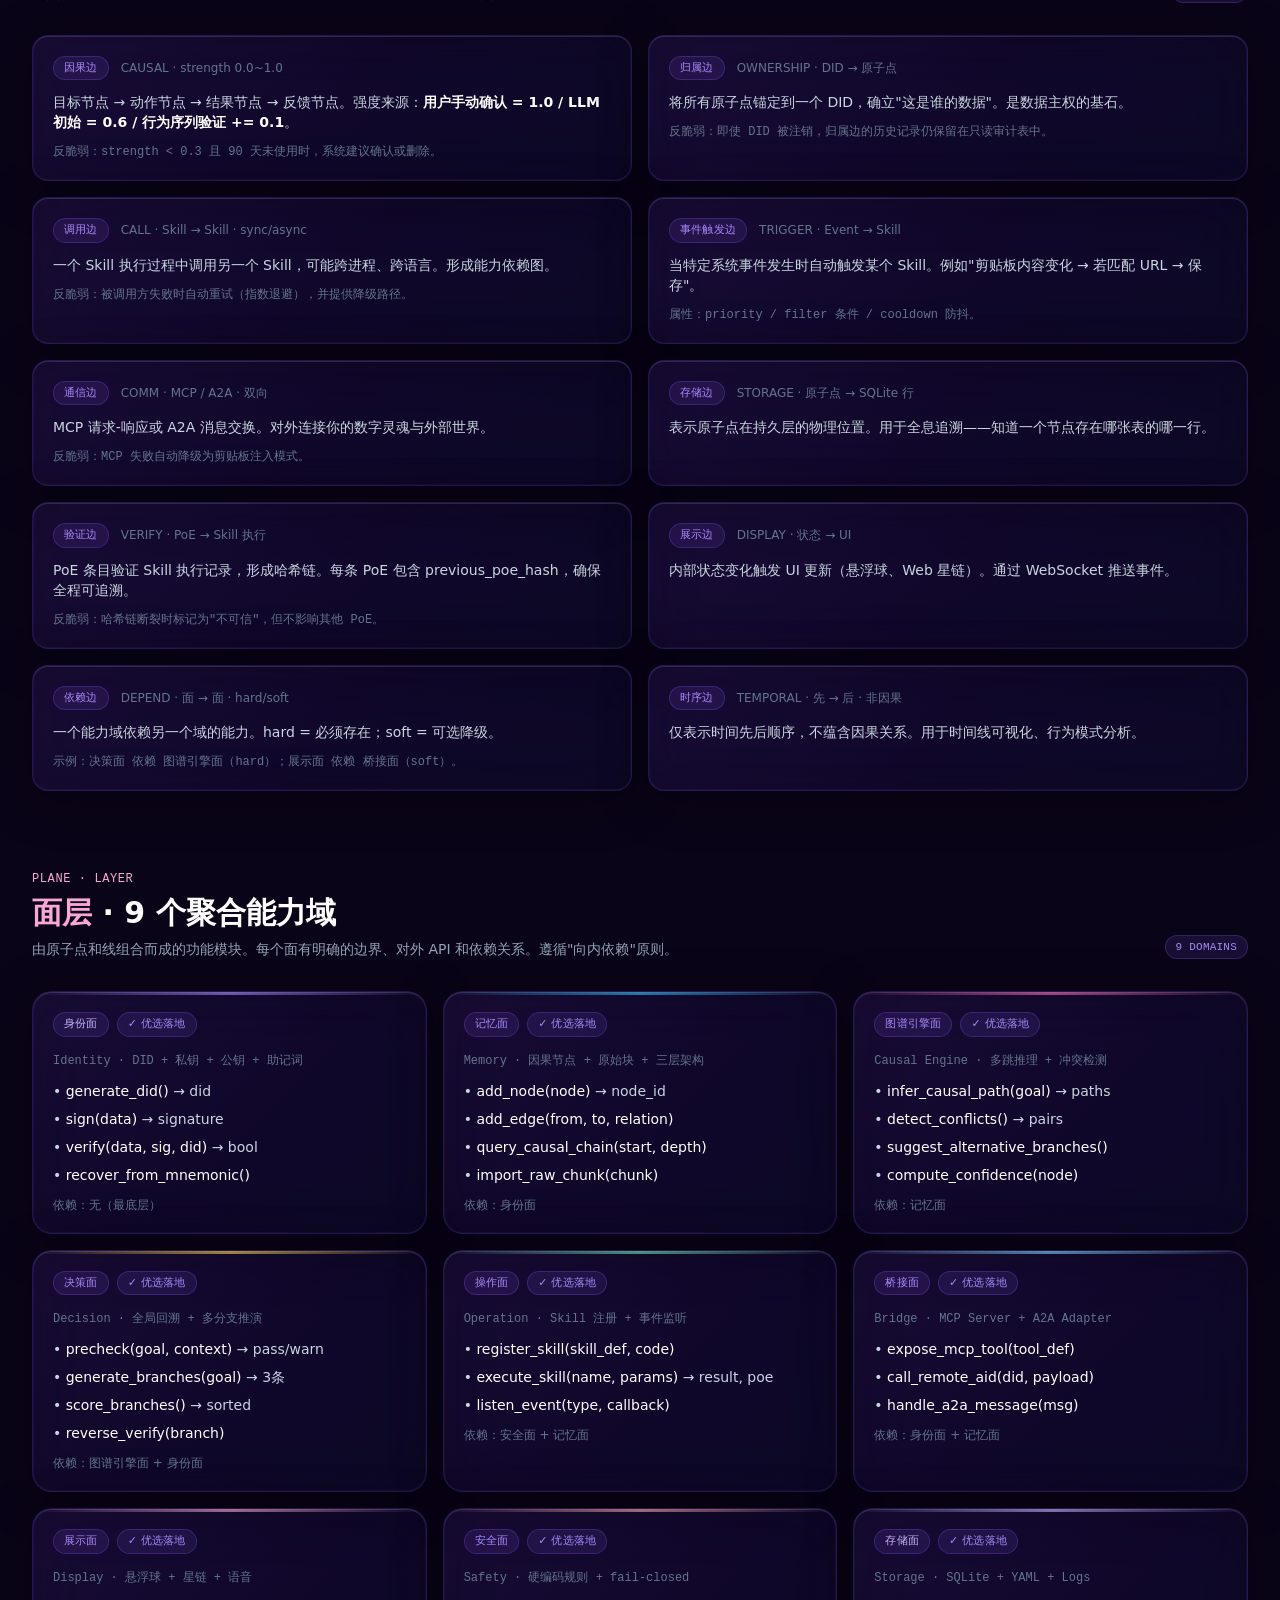
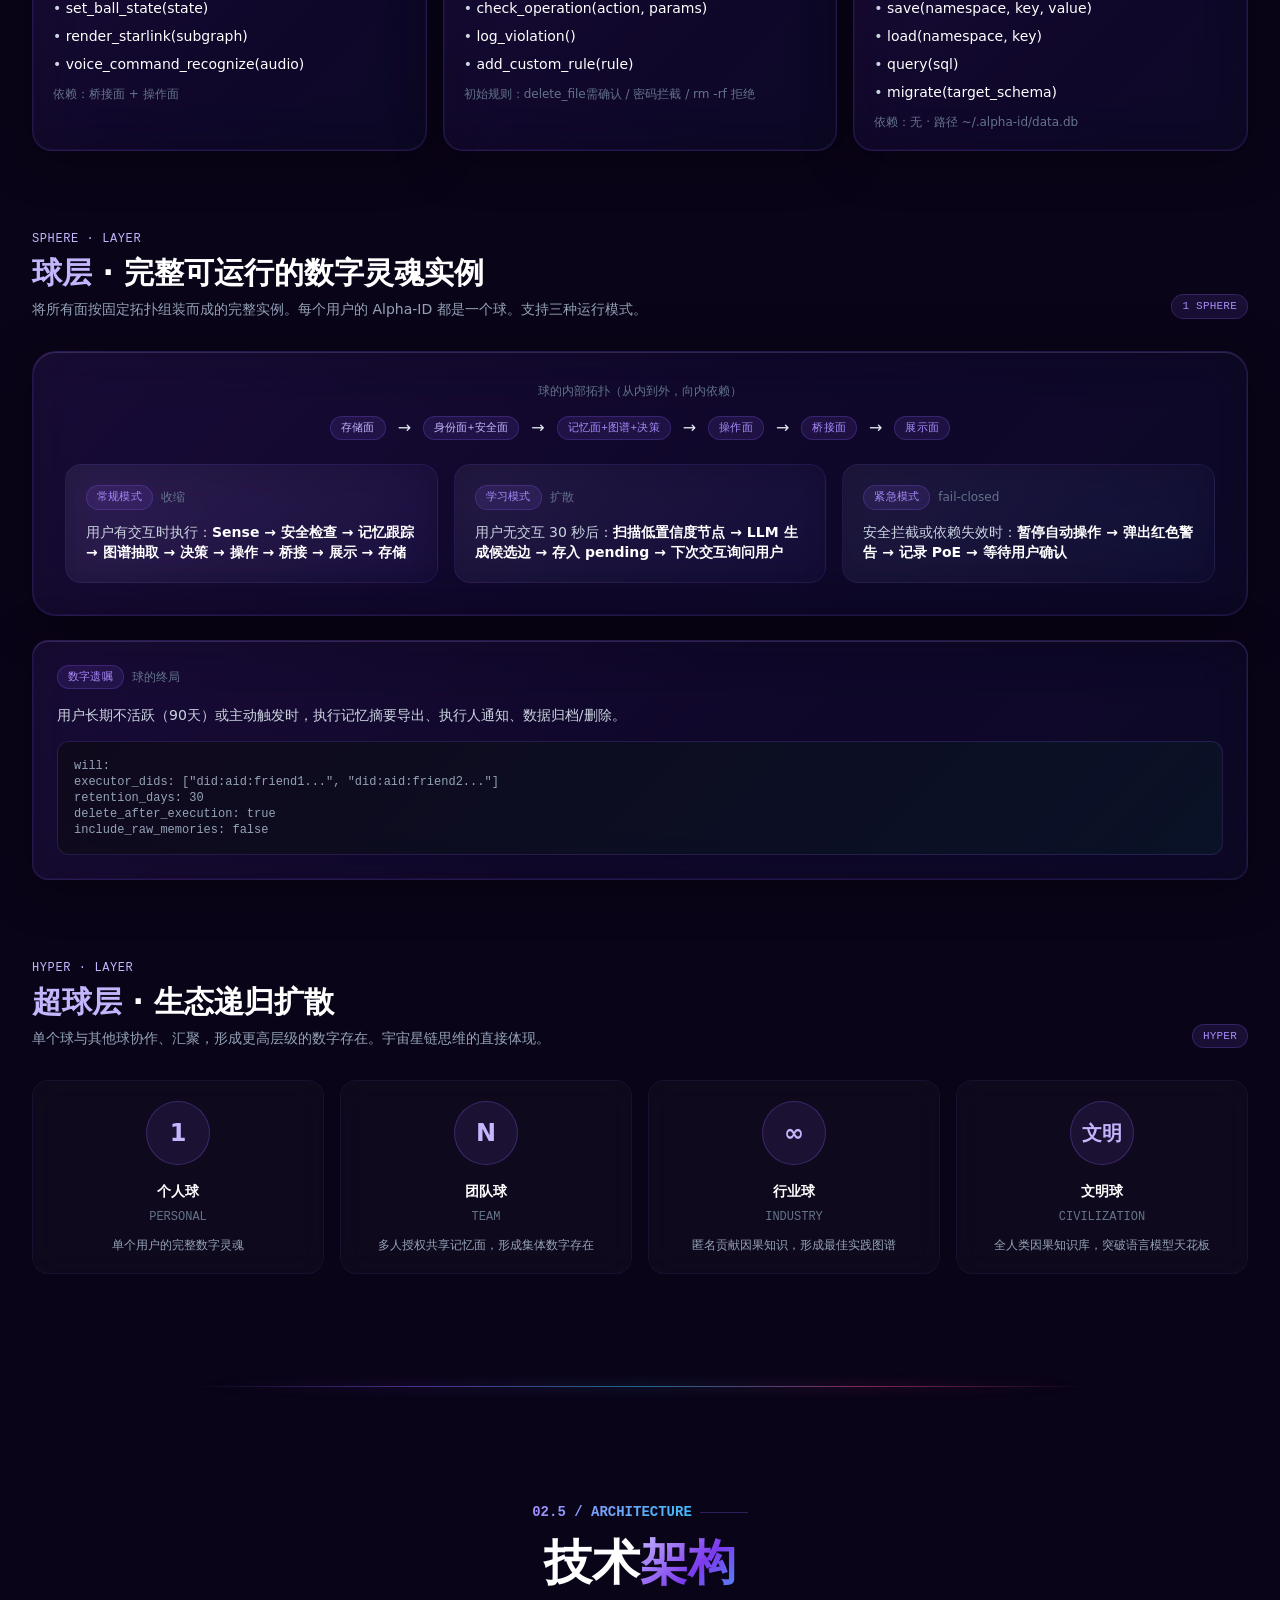
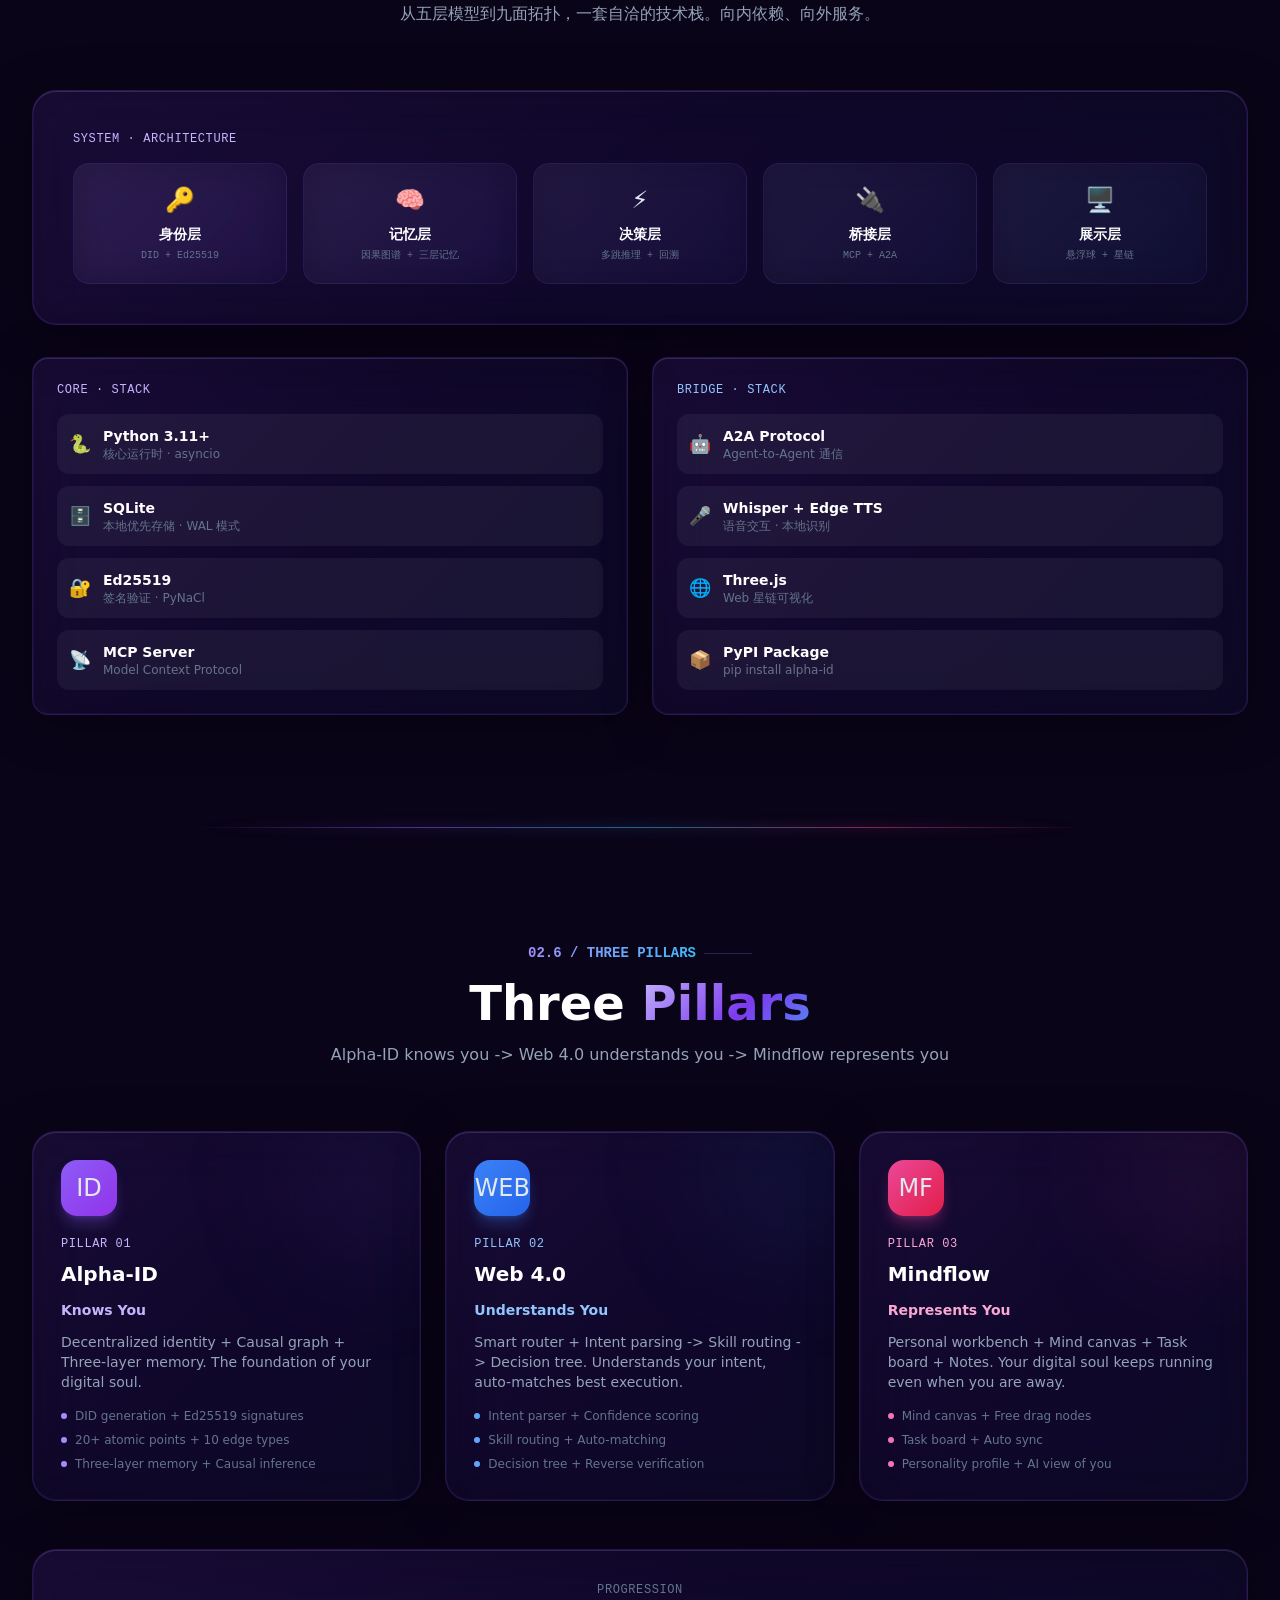
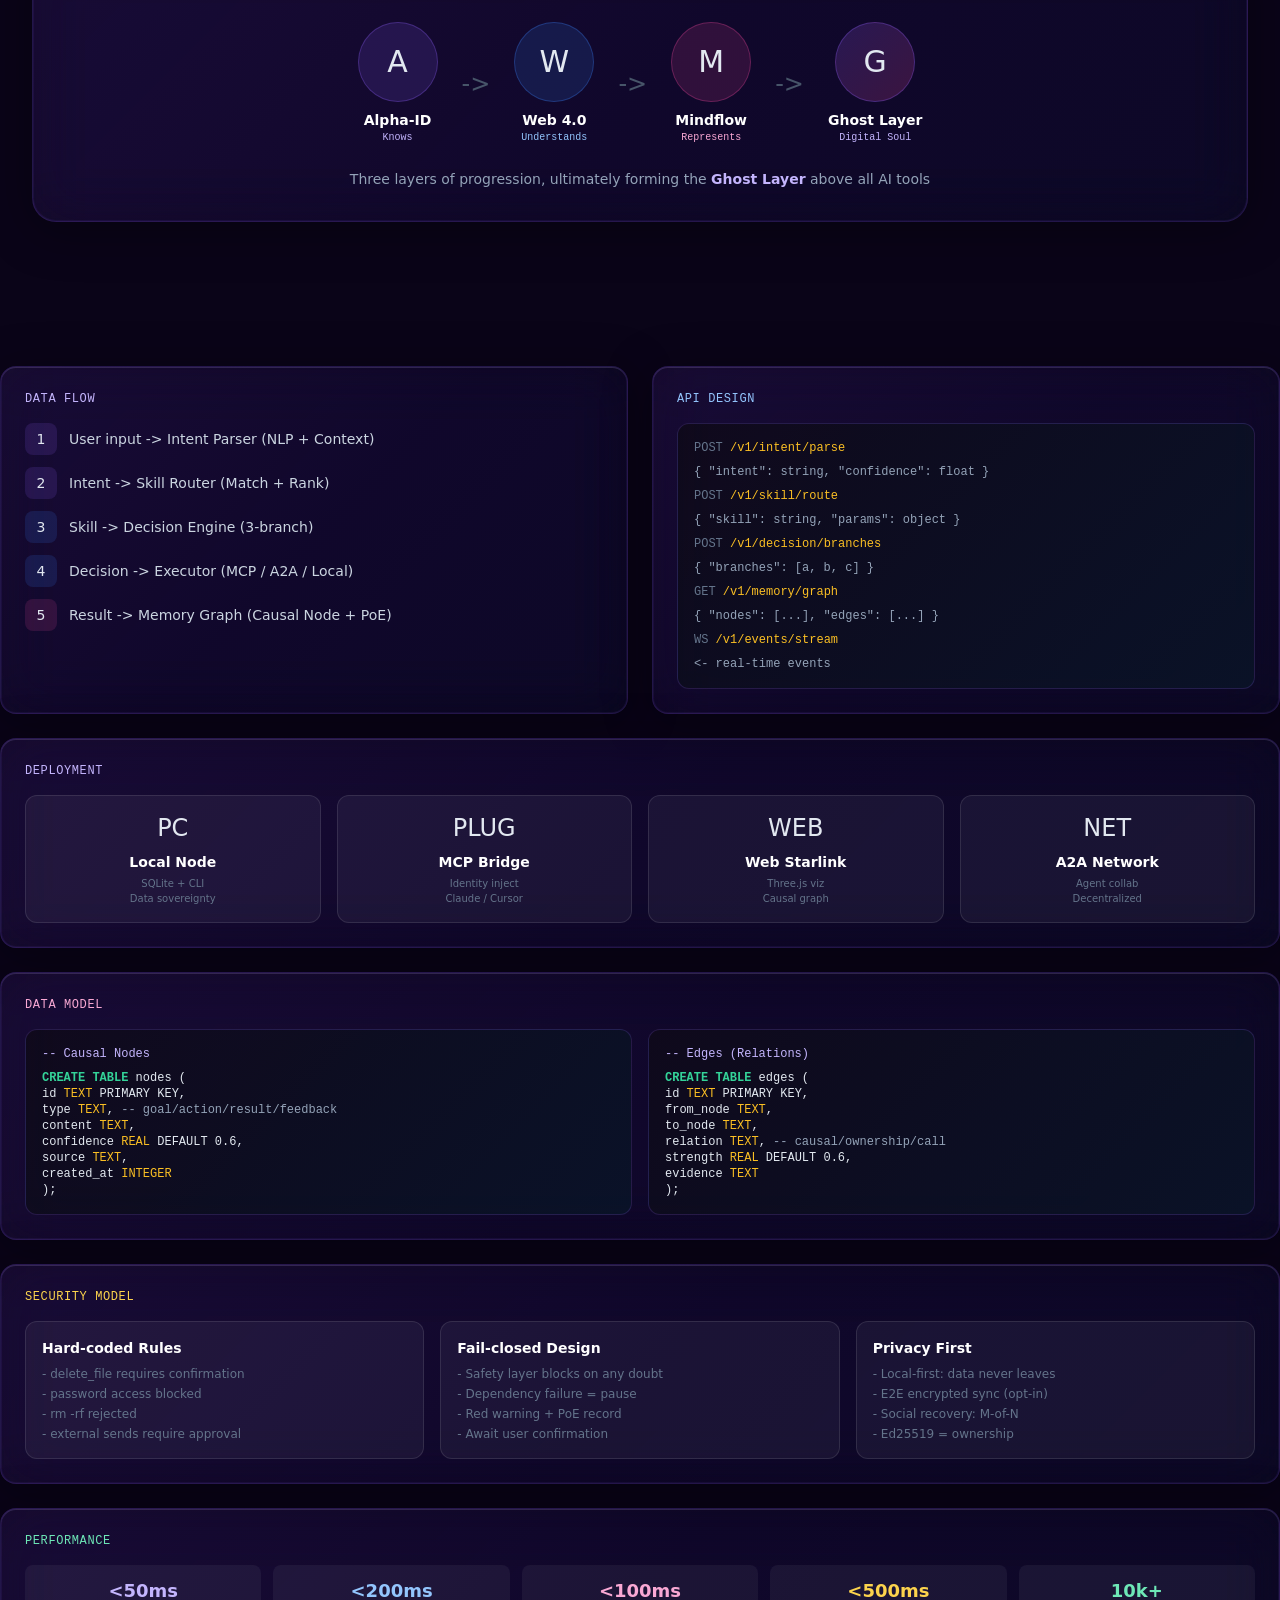
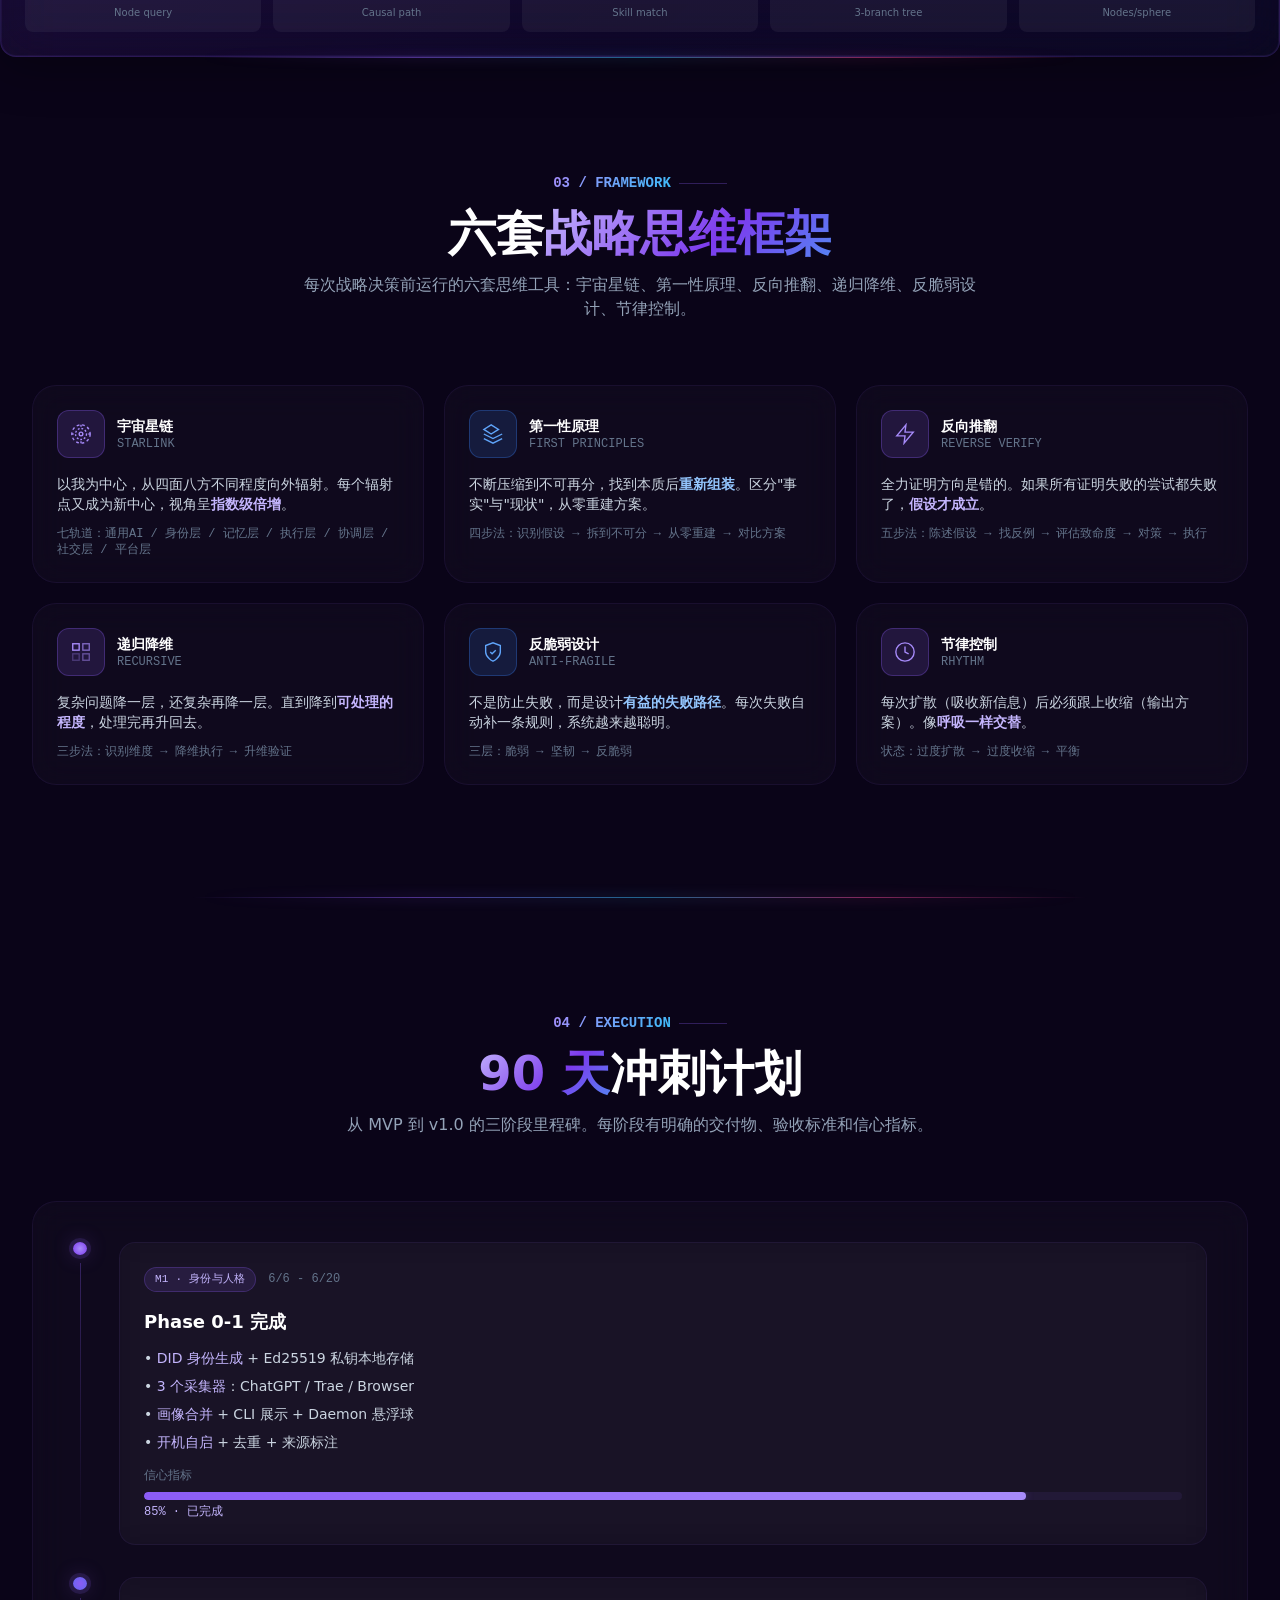
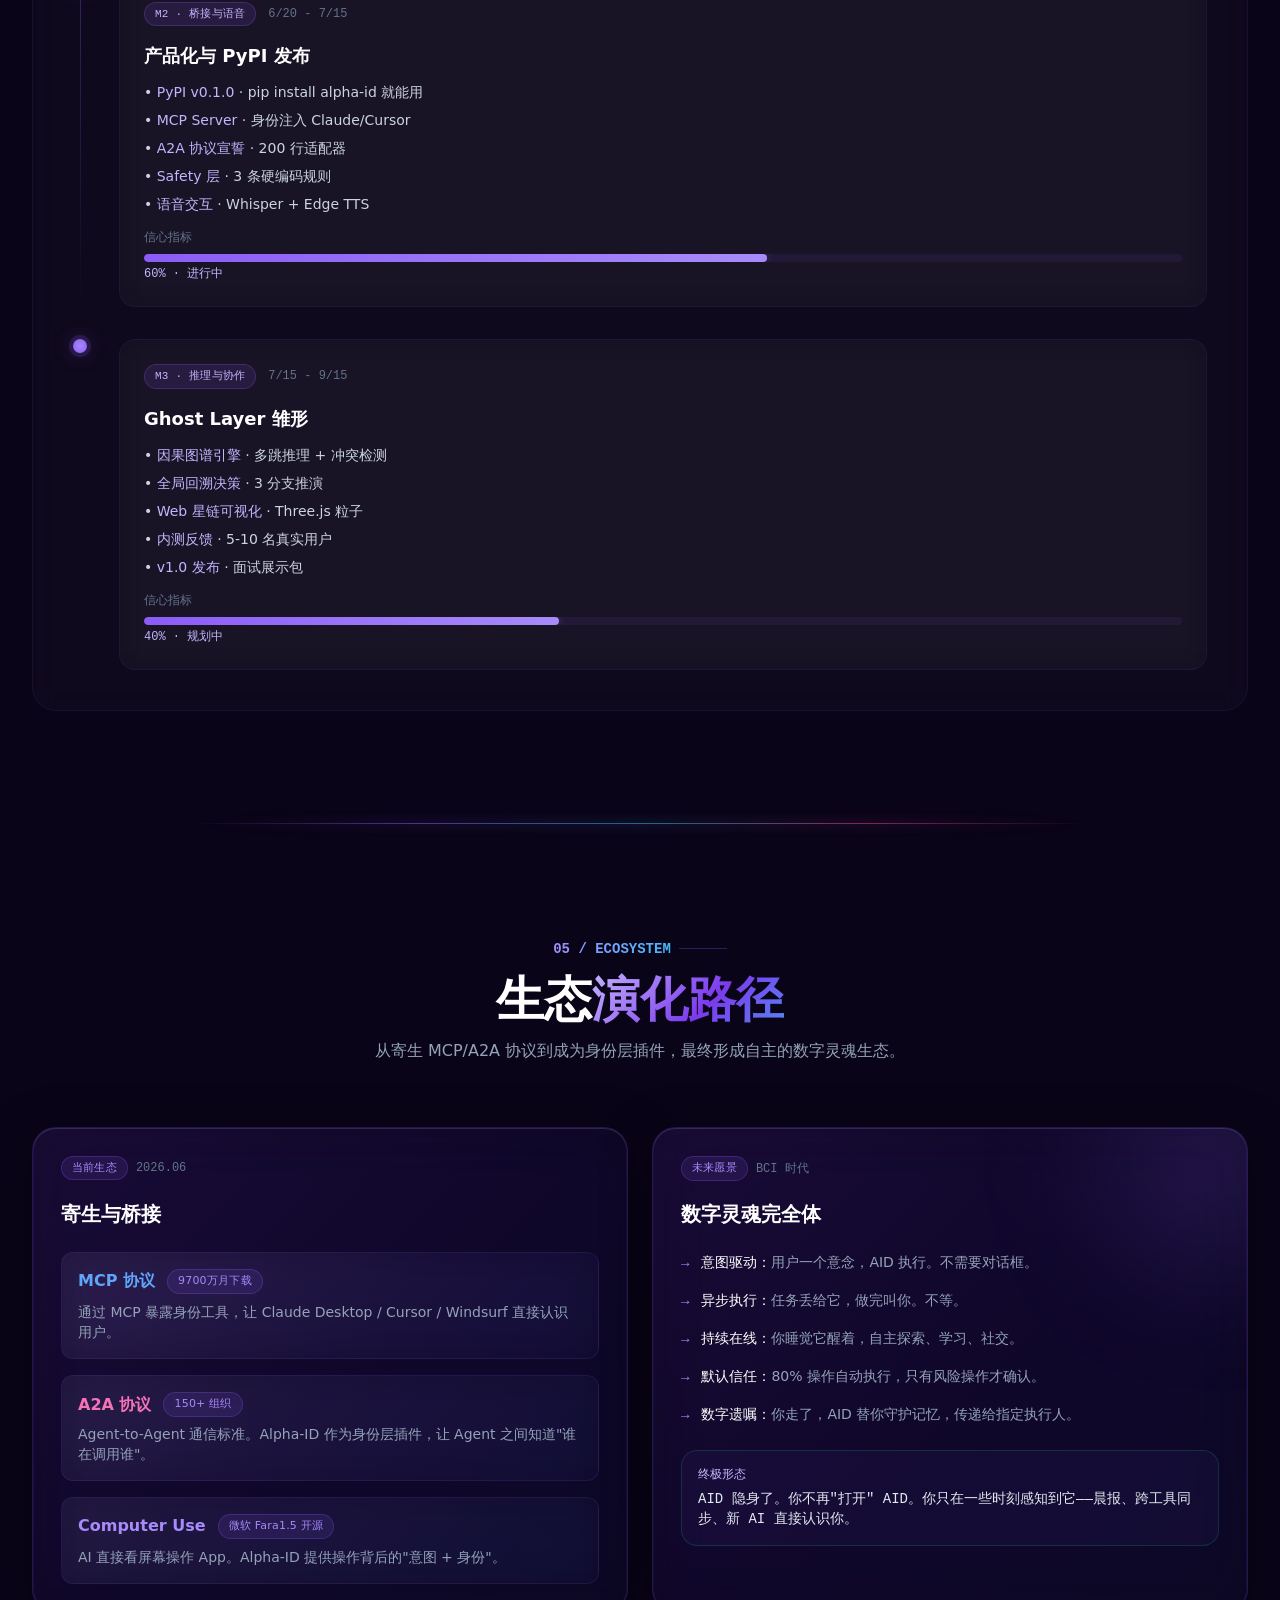
==== commit b918b536: "chore: workbench logs wiring, SMS channel test, skip broken test files" ====
--- a/src/alpha_id/templates/ghost.html
+++ b/src/alpha_id/templates/ghost.html
@@ -3110,26 +3110,9 @@
 
     <div id="route-logs" class="wb-route-panel hidden">
       <h2 class="text-2xl font-bold text-white mb-2">执行日志</h2>
-      <p class="text-slate-400 text-sm mb-6">所有 Skill 执行记录，全程可审计。</p>
-      <div class="space-y-2 font-mono text-xs">
-        <div class="p-3 rounded-lg bg-white/5 border border-white/10 flex items-center gap-3">
-          <span class="text-emerald-400">✓</span>
-          <span class="text-slate-400">2026-07-23 10:32:01</span>
-          <span class="text-white">code_generate</span>
-          <span class="text-slate-500">→ MCP Server PoC 已生成</span>
-        </div>
-        <div class="p-3 rounded-lg bg-white/5 border border-white/10 flex items-center gap-3">
-          <span class="text-emerald-400">✓</span>
-          <span class="text-slate-400">2026-07-23 10:28:15</span>
-          <span class="text-white">doc_search</span>
-          <span class="text-slate-500">→ 找到 12 篇相关文档</span>
-        </div>
-        <div class="p-3 rounded-lg bg-white/5 border border-white/10 flex items-center gap-3">
-          <span class="text-emerald-400">✓</span>
-          <span class="text-slate-400">2026-07-23 10:15:42</span>
-          <span class="text-white">memory_query</span>
-          <span class="text-slate-500">→ 返回 8 个因果节点</span>
-        </div>
+      <p class="text-slate-400 text-sm mb-6">系统操作记录，全程可审计。</p>
+      <div class="space-y-2 font-mono text-xs" id="exec-logs">
+        <div class="text-center text-slate-500 py-8">加载中...</div>
       </div>
     </div>
 
@@ -4114,6 +4097,24 @@
     fetch(GATEWAY_URL + '/health').then(function(r){return r.json()}).then(function(d){
       var el = document.getElementById('stats-health');
       if (el) el.textContent = d.data && d.data.alphaid === 'ok' ? '🟢' : '🔴';
+      // Generate log entries from health data
+      var logsEl = document.getElementById('exec-logs');
+      if (logsEl && d.data) {
+        var now = new Date();
+        var ts = now.toISOString().slice(0,19).replace('T',' ');
+        var entries = [
+          {icon: d.data.alphaid === 'ok' ? '🟢' : '🔴', ts: ts, service: 'alphaid', msg: d.data.alphaid === 'ok' ? '服务正常' : '异常' },
+          {icon: d.data.gateway === 'ok' ? '🟢' : '🔴', ts: ts, service: 'gateway', msg: d.data.gateway === 'ok' ? '运行中' : '异常' },
+          {icon: d.data.obsidian === 'ok' ? '📄' : '❌', ts: ts, service: 'obsidian', msg: d.data.obsidian === 'ok' ? '知识库已关联' : '未连接' },
+        ];
+        logsEl.innerHTML = entries.map(function(e){
+          return '<div class="p-3 rounded-lg bg-white/5 border border-white/10 flex items-center gap-3">' +
+            '<span>' + e.icon + '</span>' +
+            '<span class="text-slate-400">' + e.ts + '</span>' +
+            '<span class="text-white">' + e.service + '</span>' +
+            '<span class="text-slate-500">→ ' + e.msg + '</span></div>';
+        }).join('');
+      }
     }).catch(function(){});
   };
 
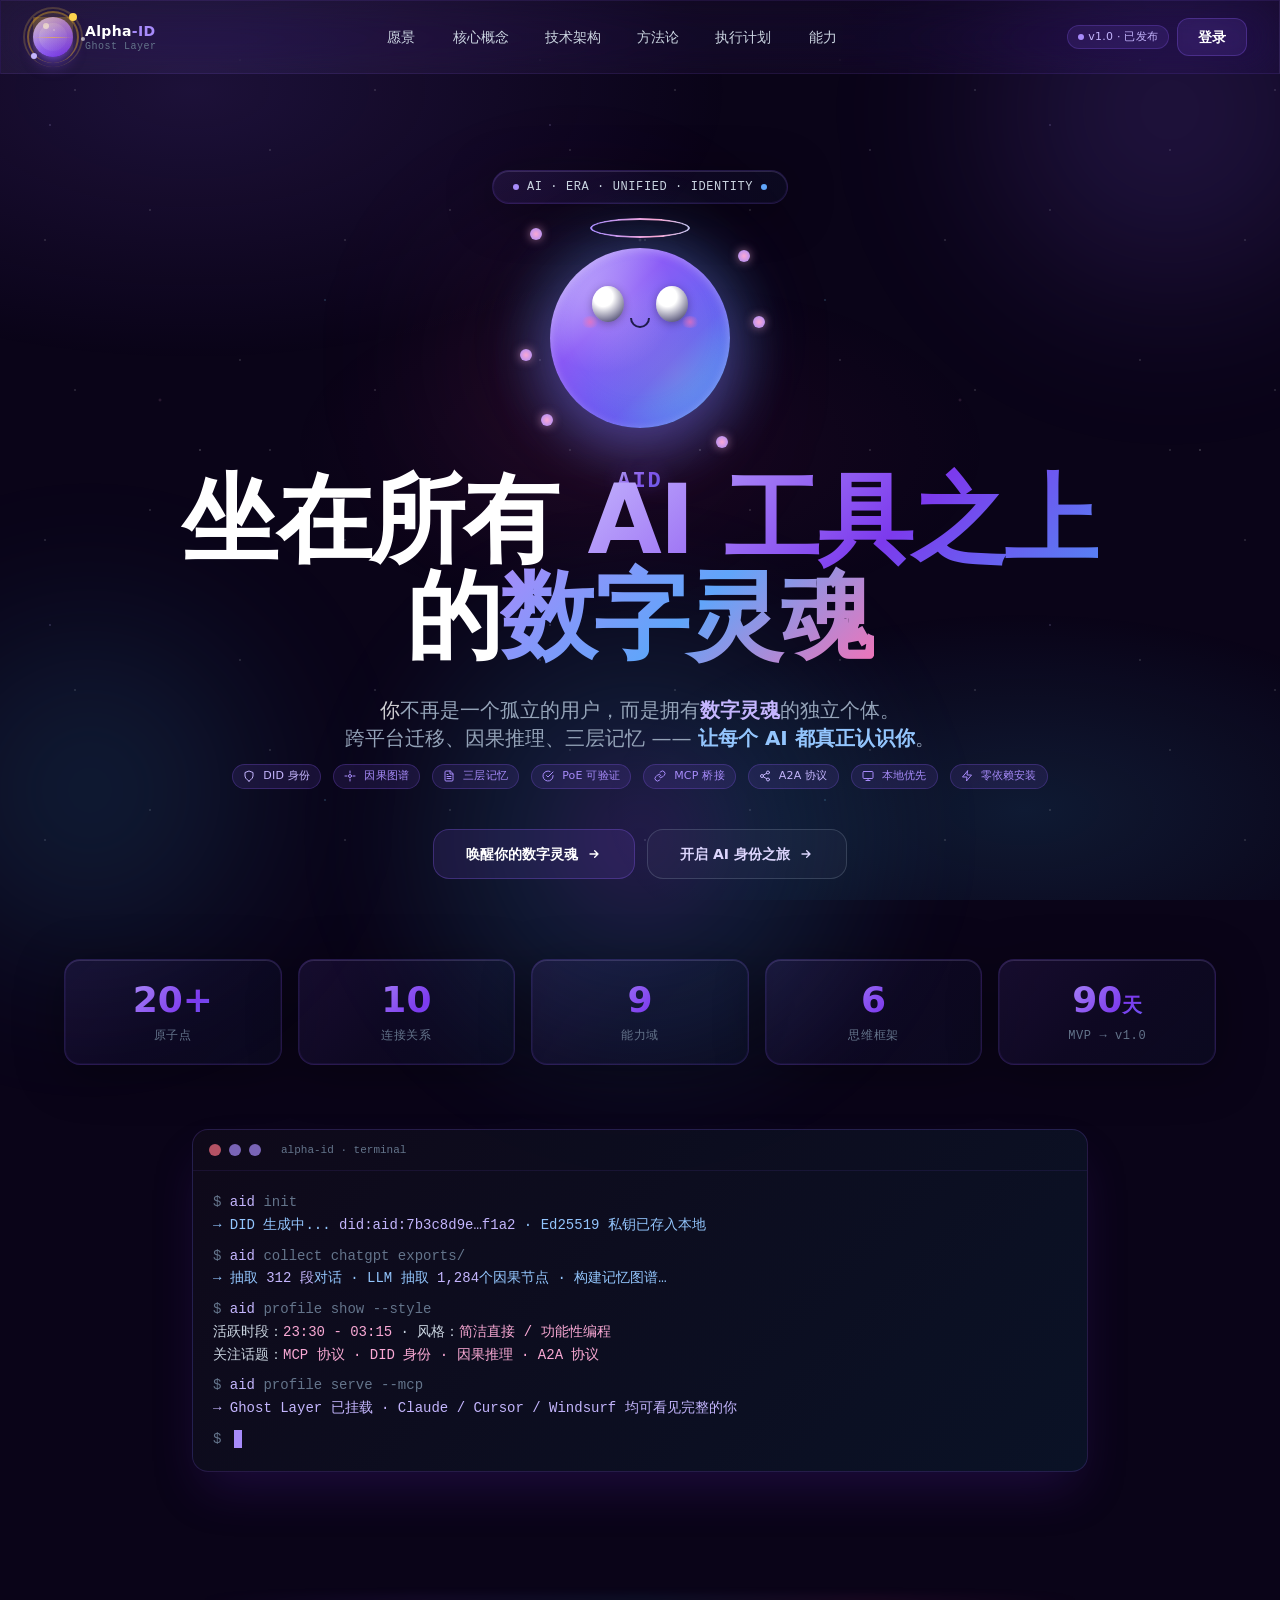
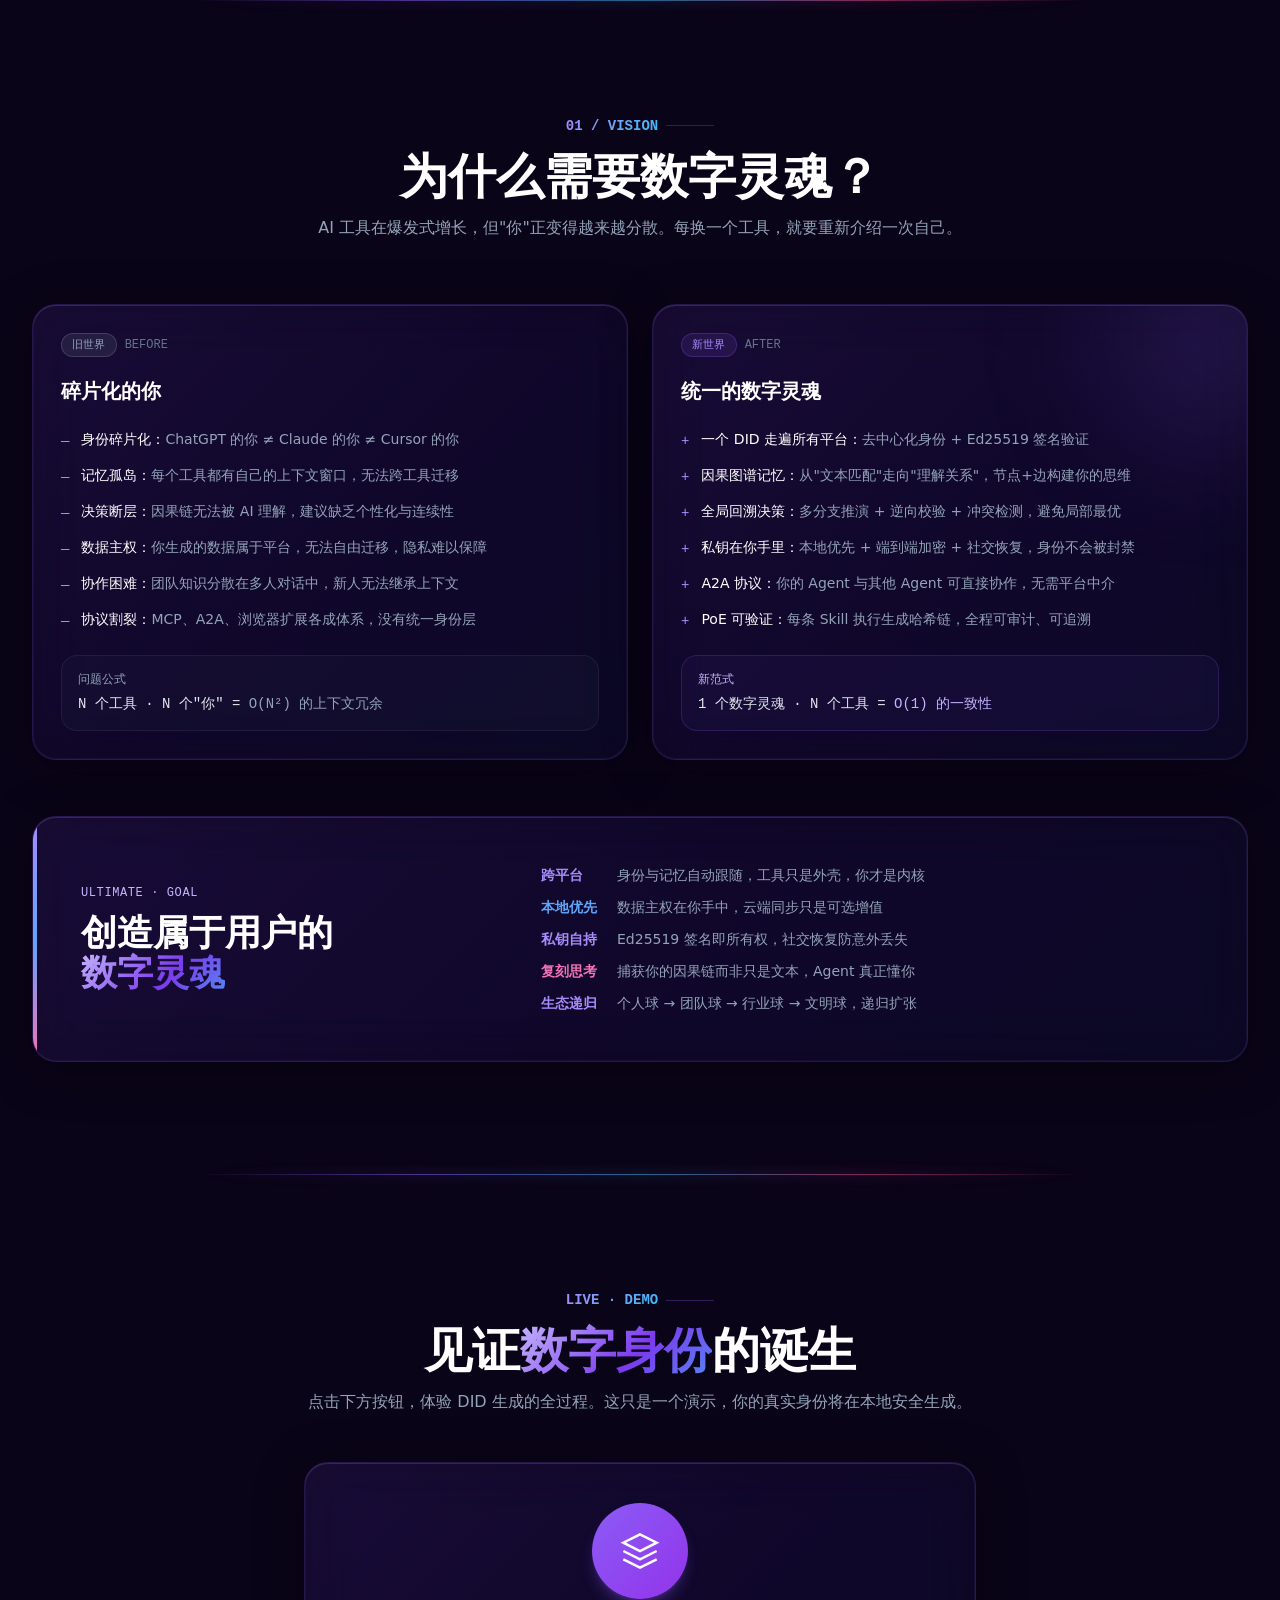
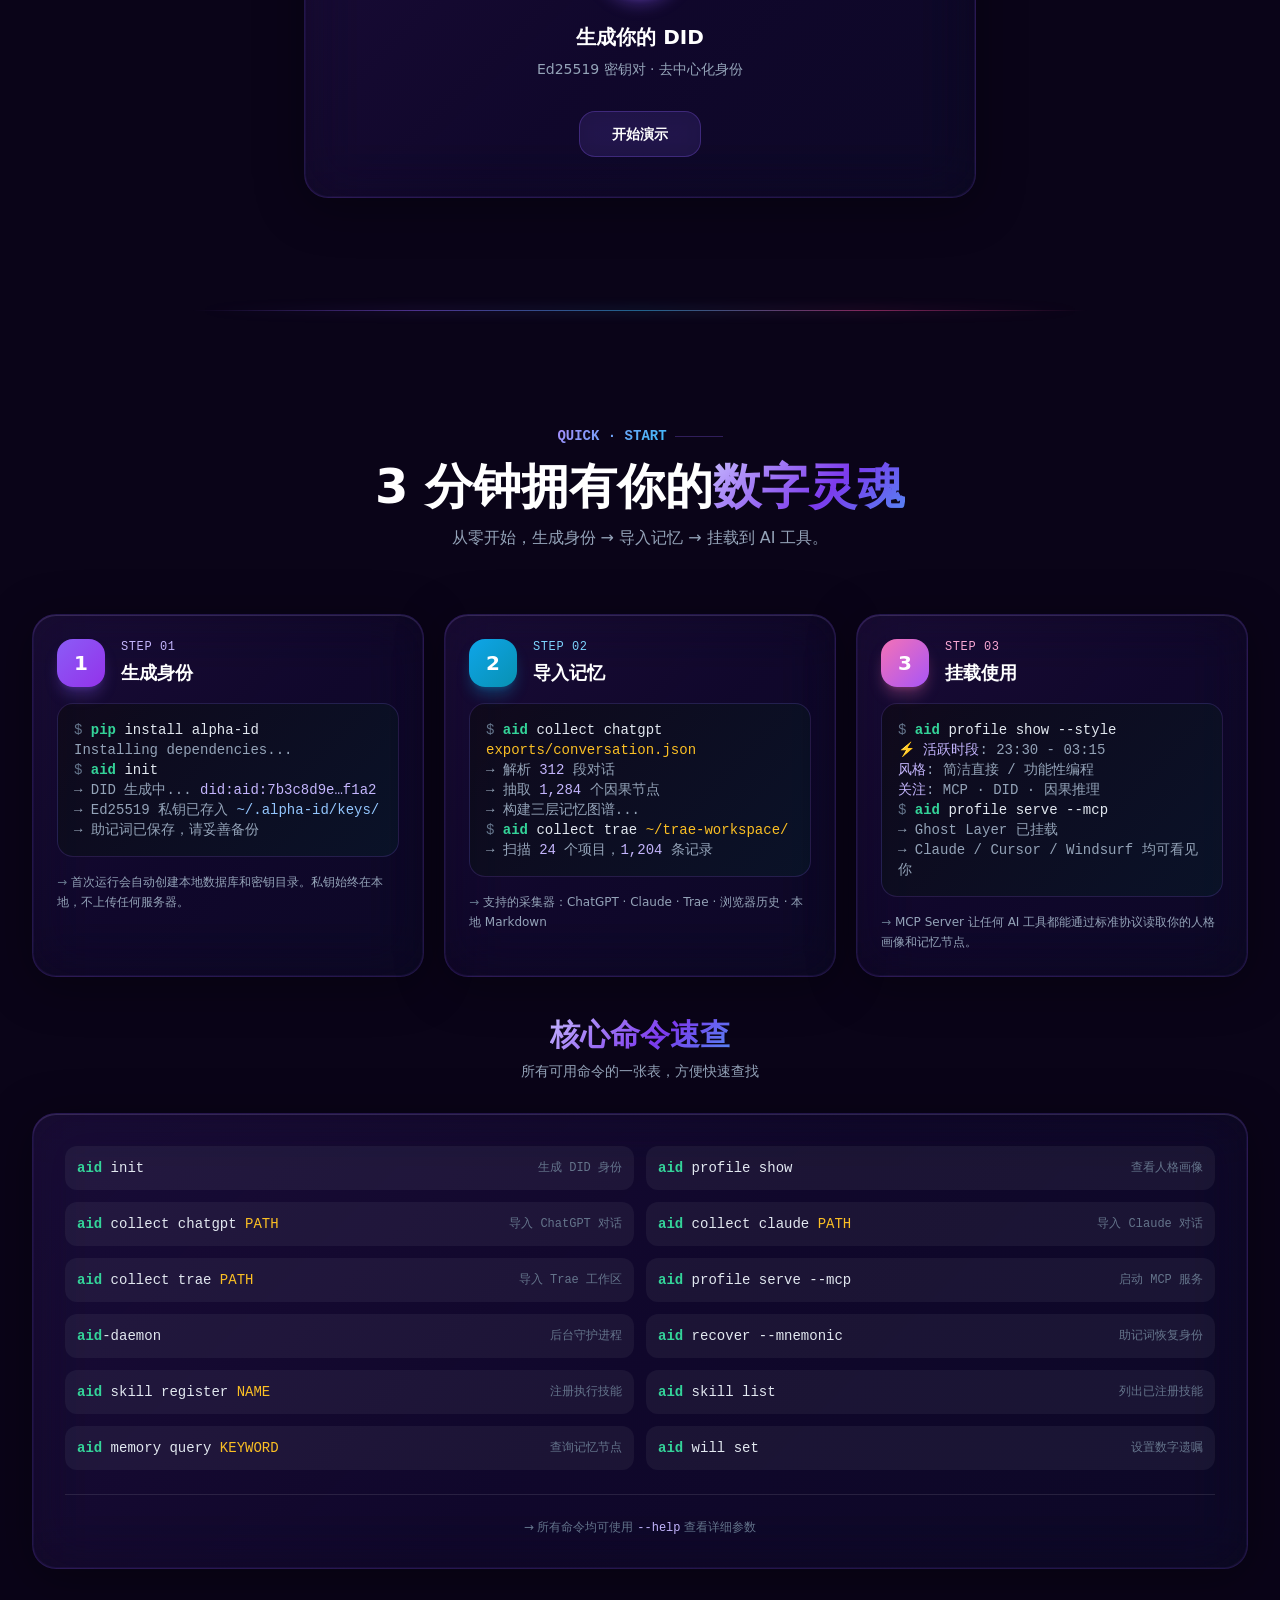
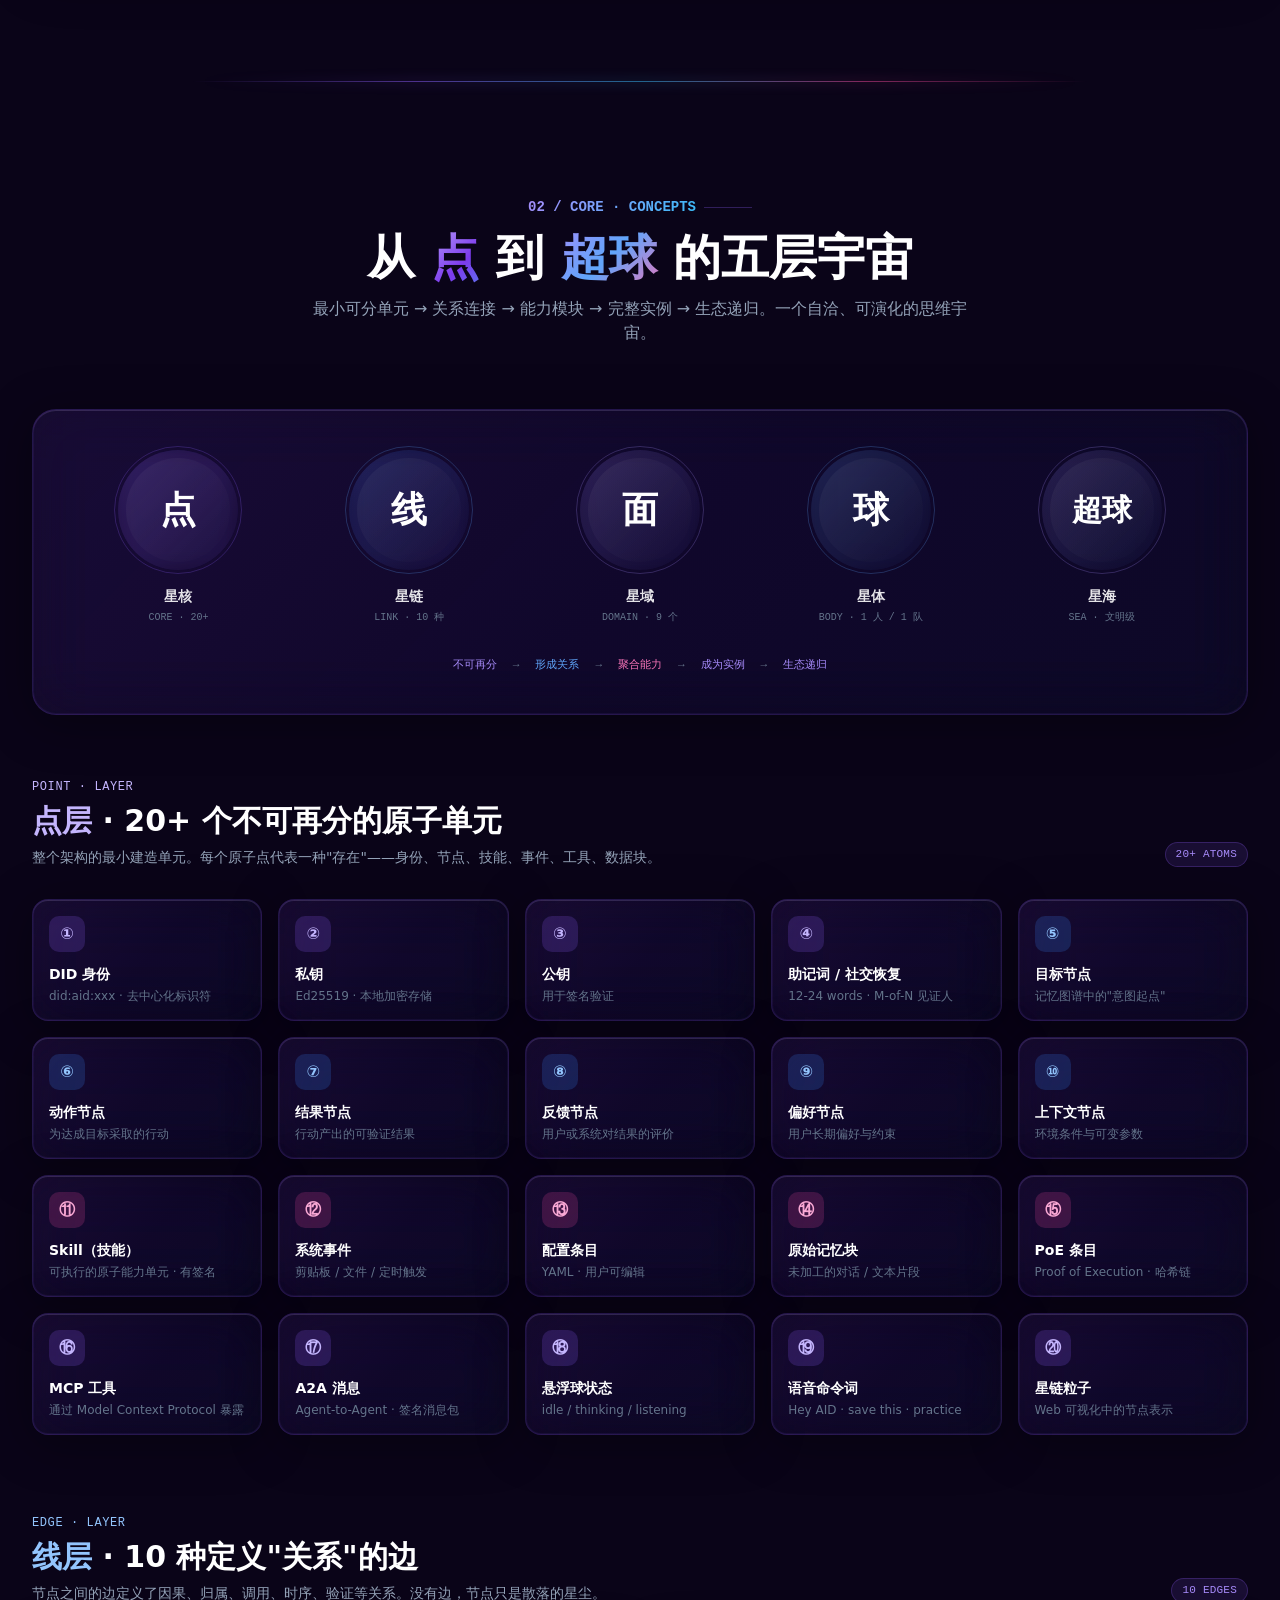
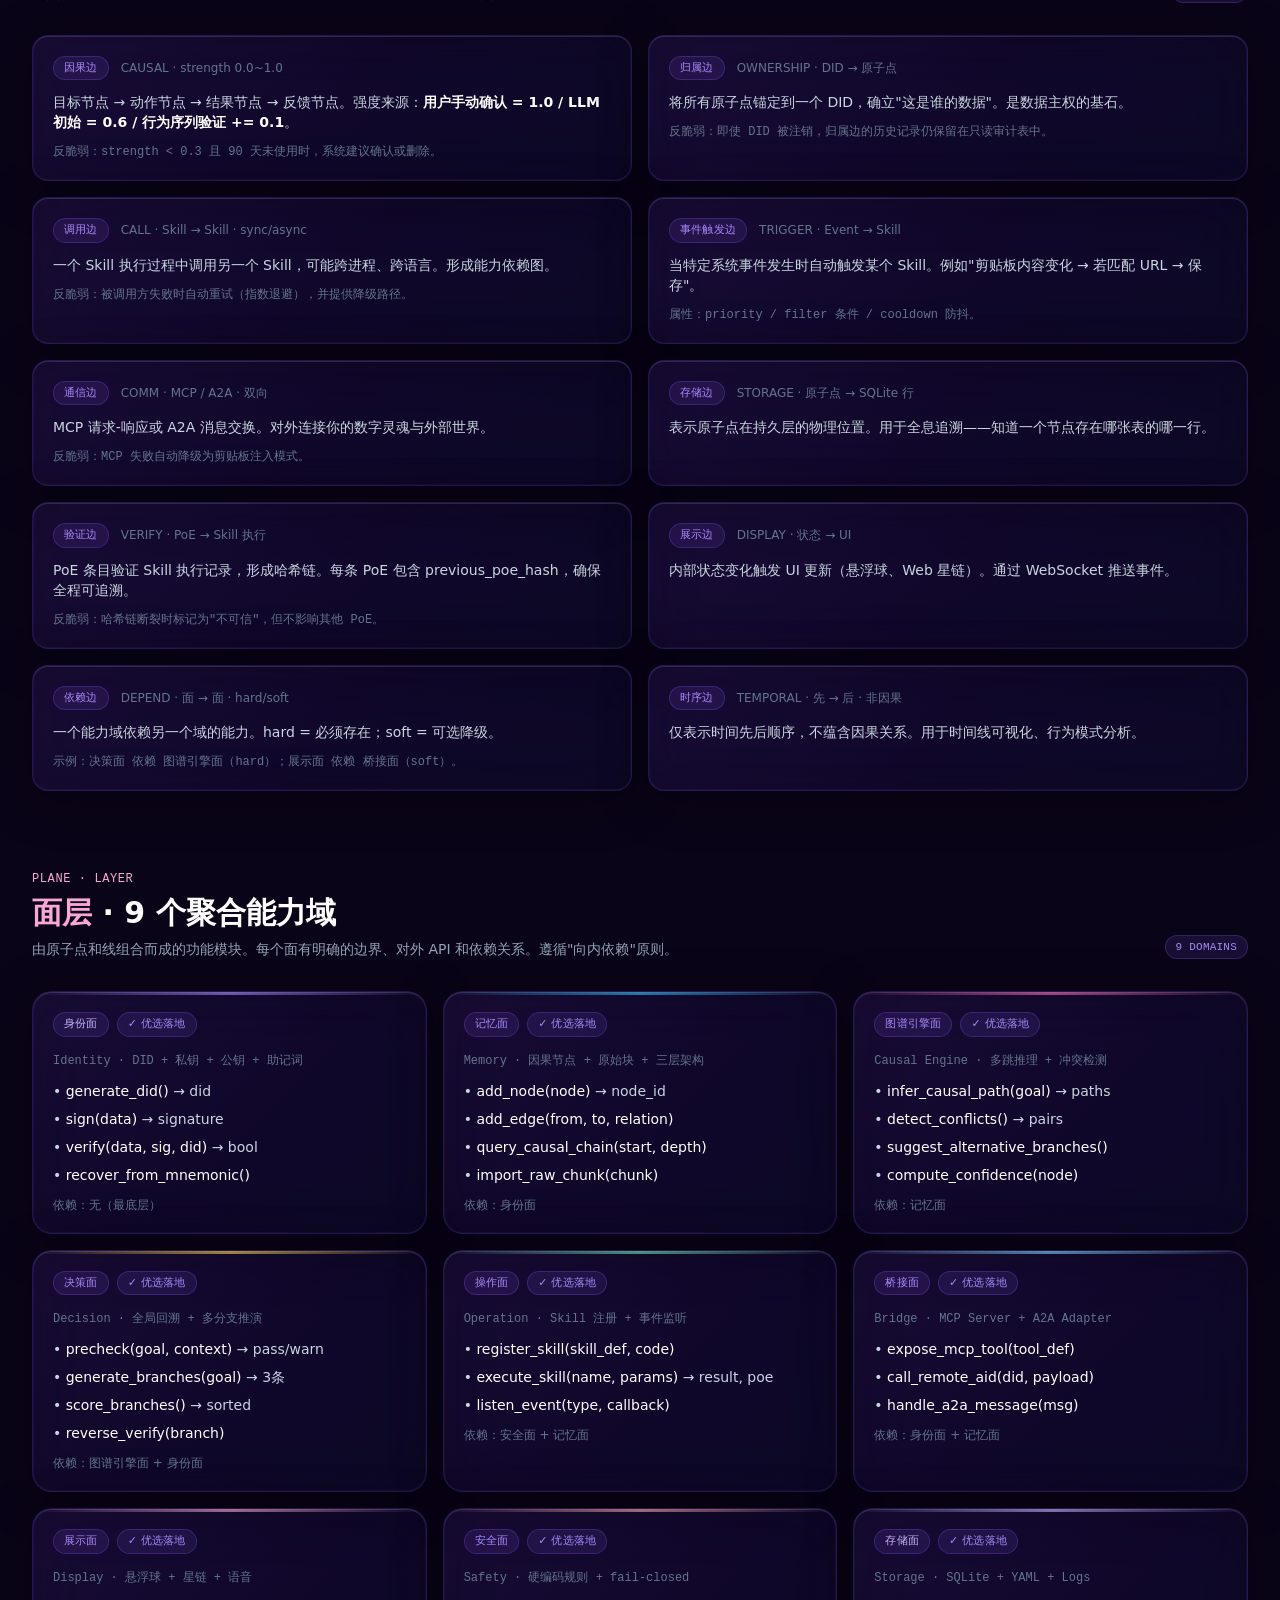
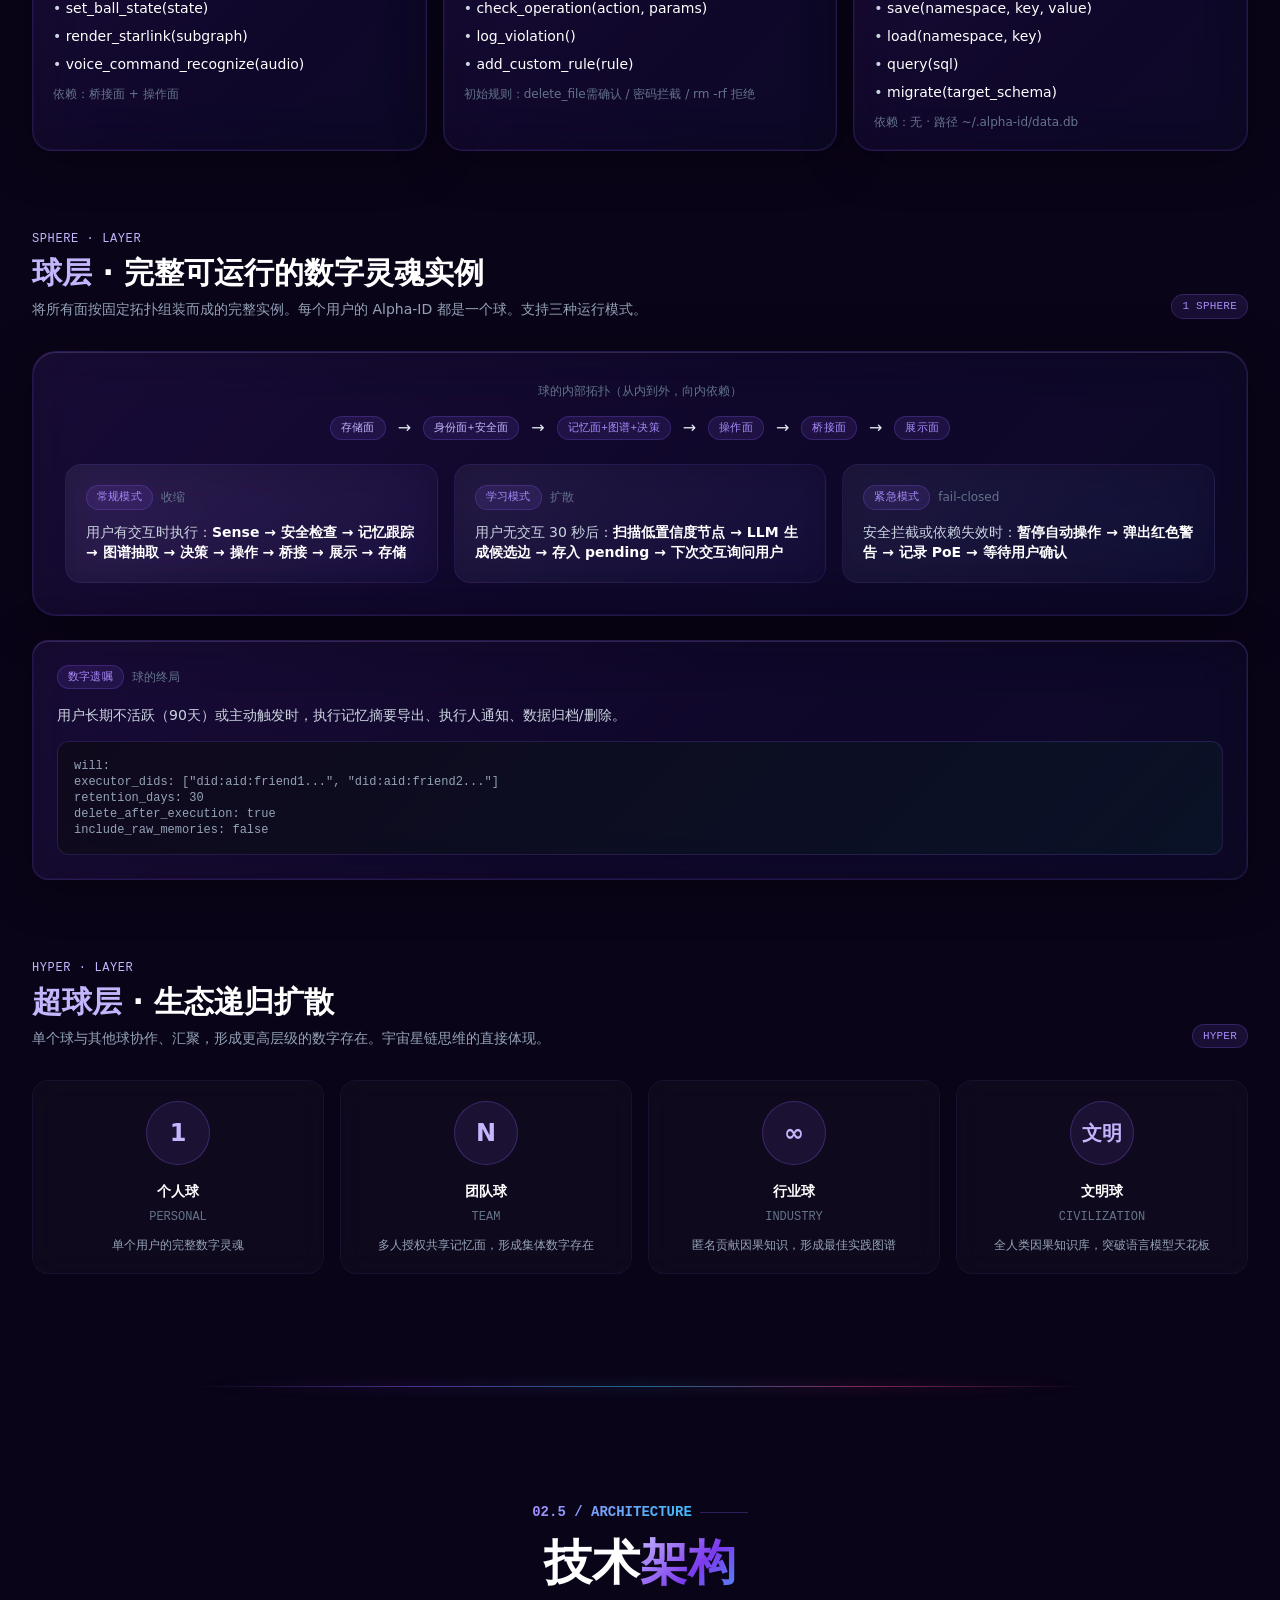
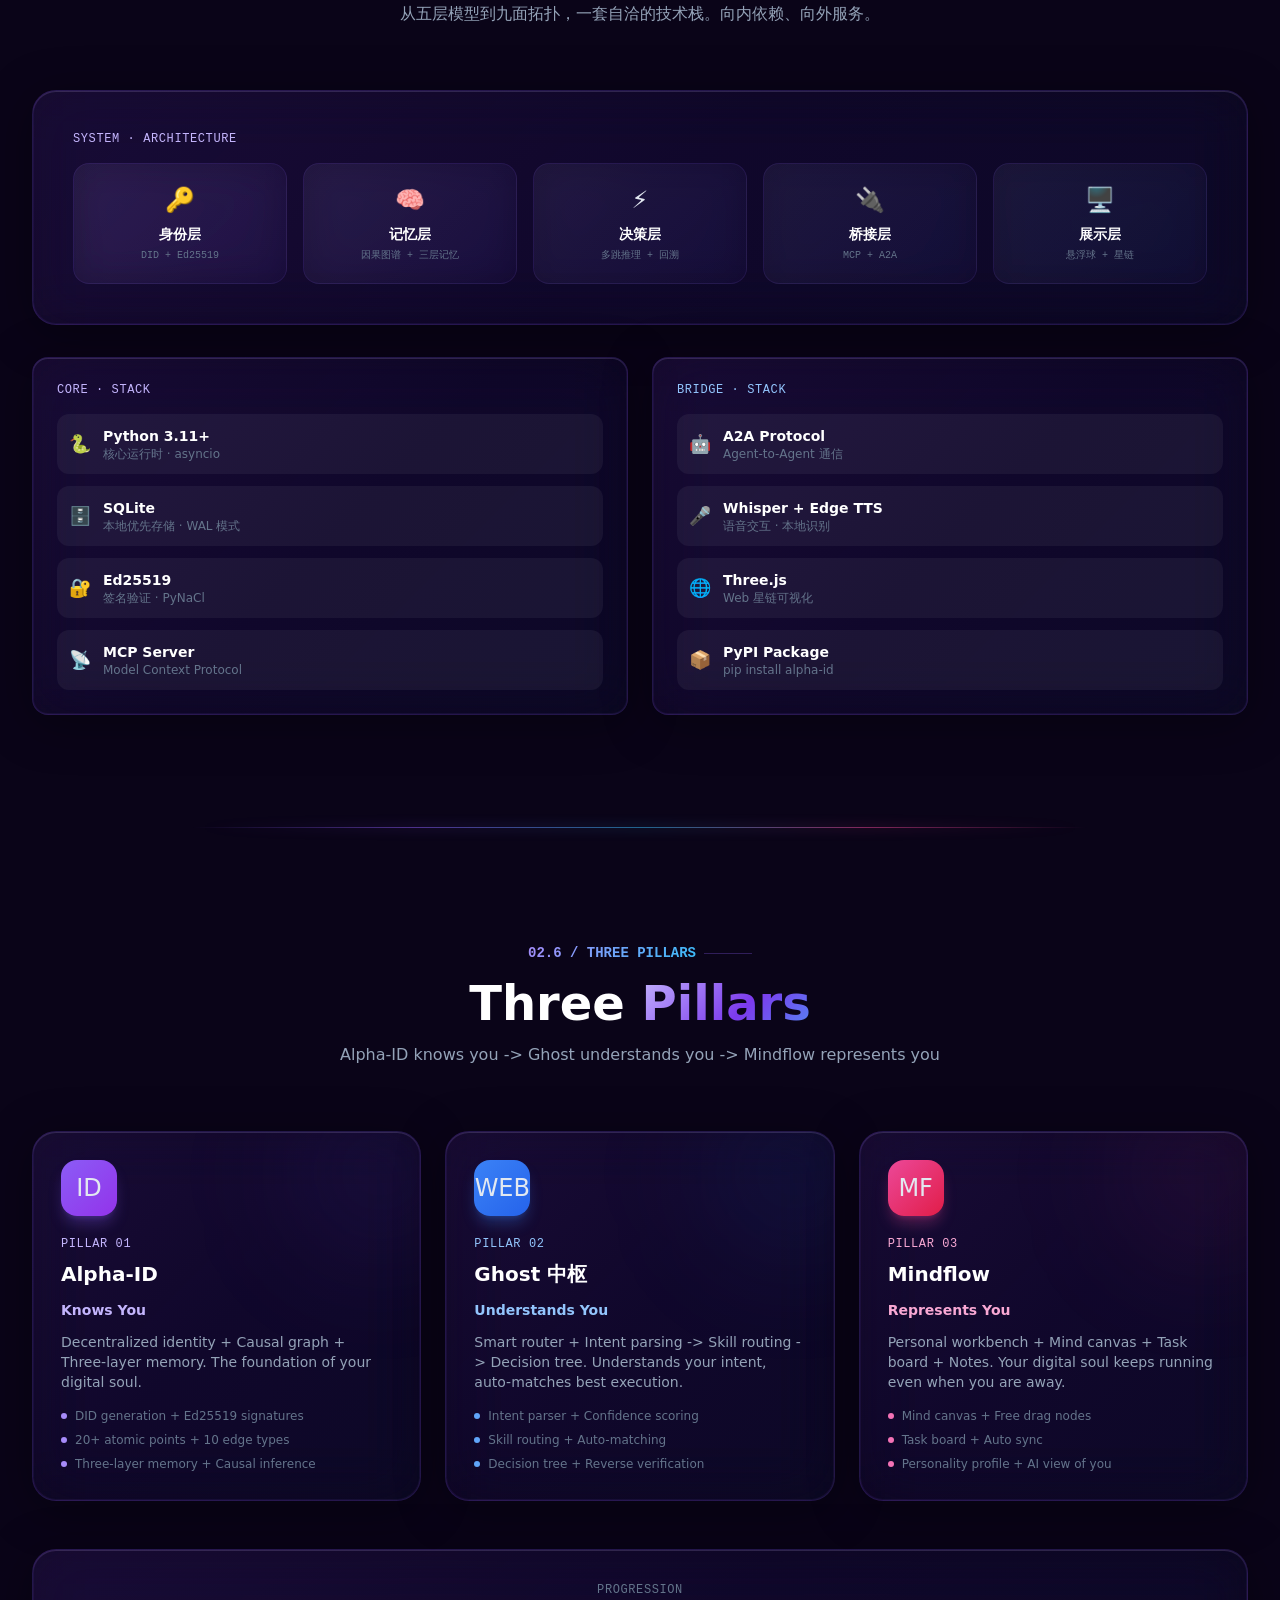
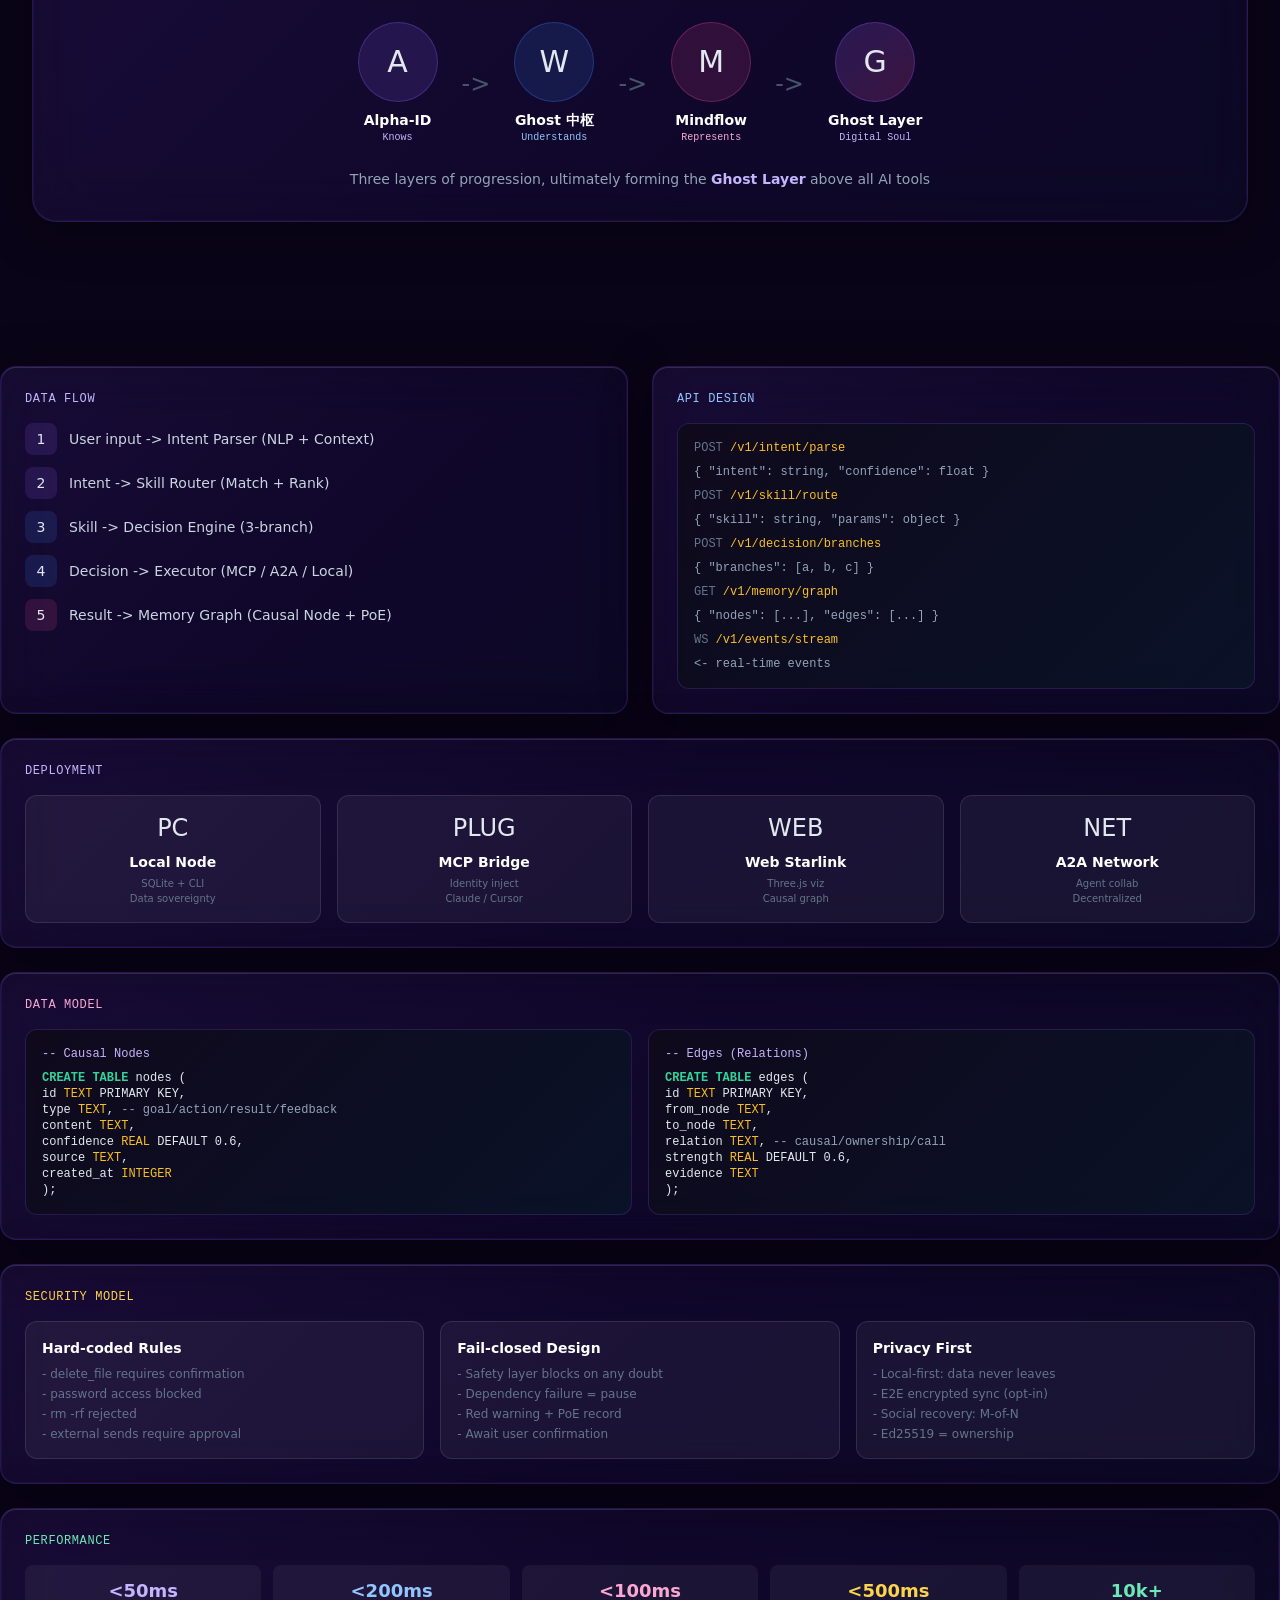
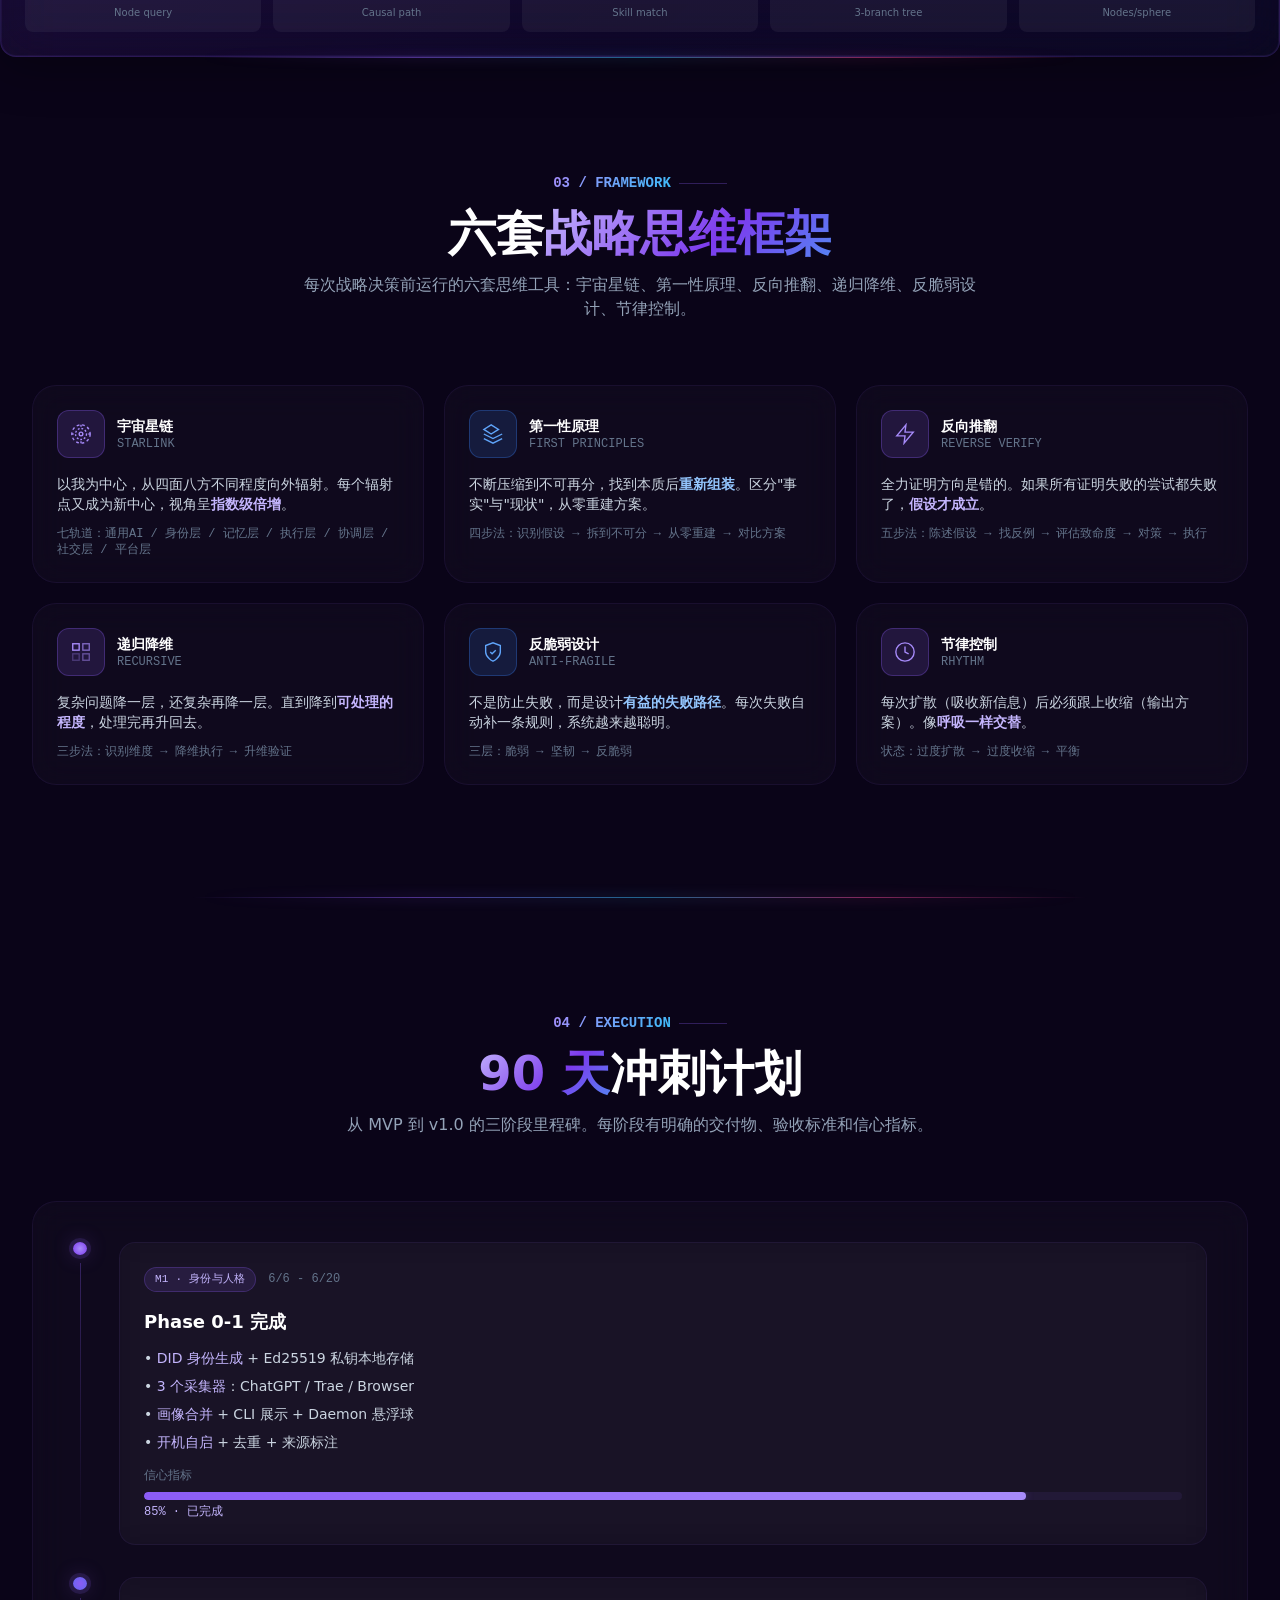
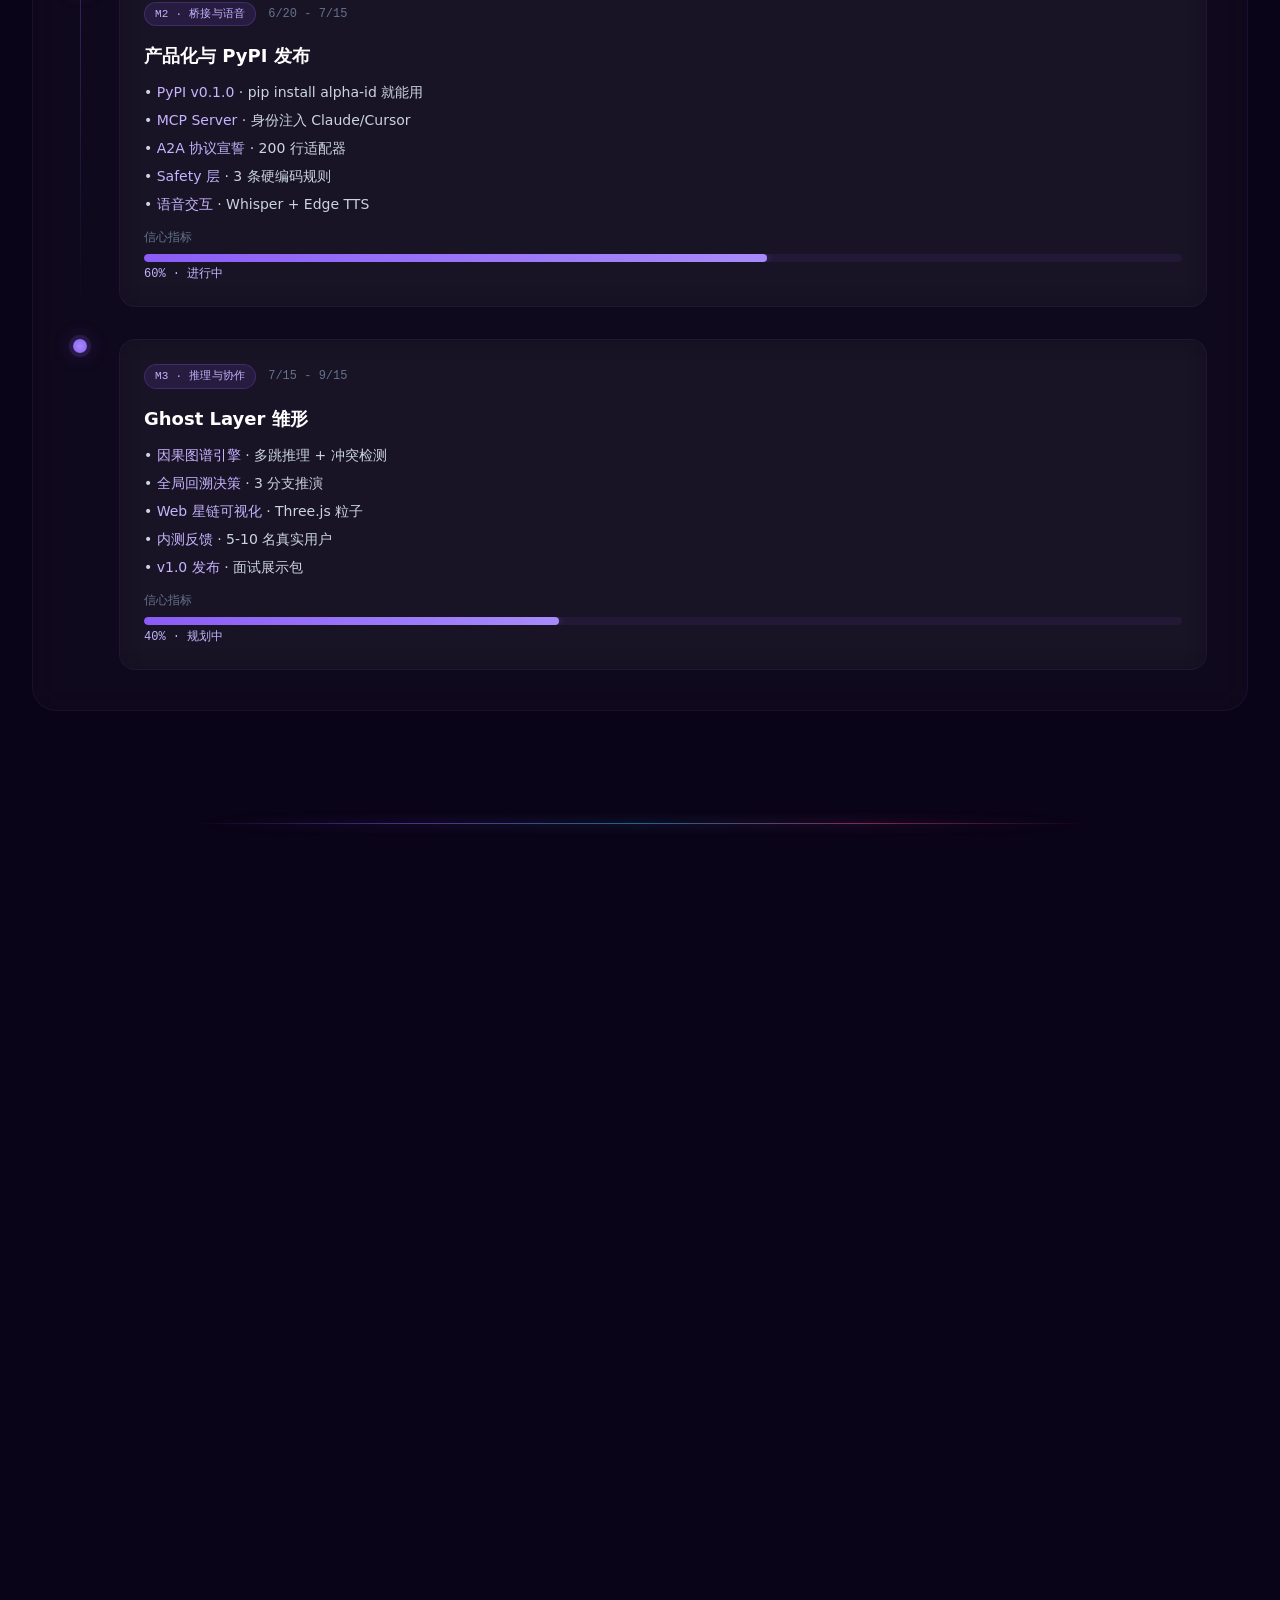
==== commit a5bf0479: "Phase 1-7 fixes: PyPI entry, Baidu token, PgSQL password, registration DI, ghost.html split, CI conf" ====
--- a/src/alpha_id/templates/ghost.html
+++ b/src/alpha_id/templates/ghost.html
@@ -9,845 +9,11 @@
 <meta name="author" content="Alpha-ID Team">
 <meta name="robots" content="index, follow">
 <link rel="icon" type="image/svg+xml" href="data:image/svg+xml,%3Csvg xmlns='http://www.w3.org/2000/svg' viewBox='0 0 100 100'%3E%3Cdefs%3E%3ClinearGradient id='g' x1='0%25' y1='0%25' x2='100%25' y2='100%25'%3E%3Cstop offset='0%25' stop-color='%23a78bfa'/%3E%3Cstop offset='100%25' stop-color='%237c3aed'/%3E%3C/linearGradient%3E%3C/defs%3E%3Ccircle cx='50' cy='50' r='45' fill='url(%23g)'/%3E%3Ctext x='50' y='68' font-family='Arial Black' font-size='50' fill='white' text-anchor='middle'%3Eα%3C/text%3E%3C/svg%3E">
-<style>
-*,:after,:before{--tw-border-spacing-x:0;--tw-border-spacing-y:0;--tw-translate-x:0;--tw-translate-y:0;--tw-rotate:0;--tw-skew-x:0;--tw-skew-y:0;--tw-scale-x:1;--tw-scale-y:1;--tw-pan-x: ;--tw-pan-y: ;--tw-pinch-zoom: ;--tw-scroll-snap-strictness:proximity;--tw-gradient-from-position: ;--tw-gradient-via-position: ;--tw-gradient-to-position: ;--tw-ordinal: ;--tw-slashed-zero: ;--tw-numeric-figure: ;--tw-numeric-spacing: ;--tw-numeric-fraction: ;--tw-ring-inset: ;--tw-ring-offset-width:0px;--tw-ring-offset-color:#fff;--tw-ring-color:rgba(59,130,246,.5);--tw-ring-offset-shadow:0 0 #0000;--tw-ring-shadow:0 0 #0000;--tw-shadow:0 0 #0000;--tw-shadow-colored:0 0 #0000;--tw-blur: ;--tw-brightness: ;--tw-contrast: ;--tw-grayscale: ;--tw-hue-rotate: ;--tw-invert: ;--tw-saturate: ;--tw-sepia: ;--tw-drop-shadow: ;--tw-backdrop-blur: ;--tw-backdrop-brightness: ;--tw-backdrop-contrast: ;--tw-backdrop-grayscale: ;--tw-backdrop-hue-rotate: ;--tw-backdrop-invert: ;--tw-backdrop-opacity: ;--tw-backdrop-saturate: ;--tw-backdrop-sepia: ;--tw-contain-size: ;--tw-contain-layout: ;--tw-contain-paint: ;--tw-contain-style: }::backdrop{--tw-border-spacing-x:0;--tw-border-spacing-y:0;--tw-translate-x:0;--tw-translate-y:0;--tw-rotate:0;--tw-skew-x:0;--tw-skew-y:0;--tw-scale-x:1;--tw-scale-y:1;--tw-pan-x: ;--tw-pan-y: ;--tw-pinch-zoom: ;--tw-scroll-snap-strictness:proximity;--tw-gradient-from-position: ;--tw-gradient-via-position: ;--tw-gradient-to-position: ;--tw-ordinal: ;--tw-slashed-zero: ;--tw-numeric-figure: ;--tw-numeric-spacing: ;--tw-numeric-fraction: ;--tw-ring-inset: ;--tw-ring-offset-width:0px;--tw-ring-offset-color:#fff;--tw-ring-color:rgba(59,130,246,.5);--tw-ring-offset-shadow:0 0 #0000;--tw-ring-shadow:0 0 #0000;--tw-shadow:0 0 #0000;--tw-shadow-colored:0 0 #0000;--tw-blur: ;--tw-brightness: ;--tw-contrast: ;--tw-grayscale: ;--tw-hue-rotate: ;--tw-invert: ;--tw-saturate: ;--tw-sepia: ;--tw-drop-shadow: ;--tw-backdrop-blur: ;--tw-backdrop-brightness: ;--tw-backdrop-contrast: ;--tw-backdrop-grayscale: ;--tw-backdrop-hue-rotate: ;--tw-backdrop-invert: ;--tw-backdrop-opacity: ;--tw-backdrop-saturate: ;--tw-backdrop-sepia: ;--tw-contain-size: ;--tw-contain-layout: ;--tw-contain-paint: ;--tw-contain-style: }/*! tailwindcss v3.4.19 | MIT License | https://tailwindcss.com*/*,:after,:before{box-sizing:border-box;border:0 solid #e5e7eb}:after,:before{--tw-content:""}:host,html{line-height:1.5;-webkit-text-size-adjust:100%;-moz-tab-size:4;-o-tab-size:4;tab-size:4;font-family:Inter,Noto Sans SC,system-ui,sans-serif;font-feature-settings:normal;font-variation-settings:normal;-webkit-tap-highlight-color:transparent}body{margin:0;line-height:inherit}hr{height:0;color:inherit;border-top-width:1px}abbr:where([title]){-webkit-text-decoration:underline dotted;text-decoration:underline dotted}h1,h2,h3,h4,h5,h6{font-size:inherit;font-weight:inherit}a{color:inherit;text-decoration:inherit}b,strong{font-weight:bolder}code,kbd,pre,samp{font-family:JetBrains Mono,ui-monospace,monospace;font-feature-settings:normal;font-variation-settings:normal;font-size:1em}small{font-size:80%}sub,sup{font-size:75%;line-height:0;position:relative;vertical-align:baseline}sub{bottom:-.25em}sup{top:-.5em}table{text-indent:0;border-color:inherit;border-collapse:collapse}button,input,optgroup,select,textarea{font-family:inherit;font-feature-settings:inherit;font-variation-settings:inherit;font-size:100%;font-weight:inherit;line-height:inherit;letter-spacing:inherit;color:inherit;margin:0;padding:0}button,select{text-transform:none}button,input:where([type=button]),input:where([type=reset]),input:where([type=submit]){-webkit-appearance:button;background-color:transparent;background-image:none}:-moz-focusring{outline:auto}:-moz-ui-invalid{box-shadow:none}progress{vertical-align:baseline}::-webkit-inner-spin-button,::-webkit-outer-spin-button{height:auto}[type=search]{-webkit-appearance:textfield;outline-offset:-2px}::-webkit-search-decoration{-webkit-appearance:none}::-webkit-file-upload-button{-webkit-appearance:button;font:inherit}summary{display:list-item}blockquote,dd,dl,figure,h1,h2,h3,h4,h5,h6,hr,p,pre{margin:0}fieldset{margin:0}fieldset,legend{padding:0}menu,ol,ul{list-style:none;margin:0;padding:0}dialog{padding:0}textarea{resize:vertical}input::-moz-placeholder,textarea::-moz-placeholder{opacity:1;color:#9ca3af}input::placeholder,textarea::placeholder{opacity:1;color:#9ca3af}[role=button],button{cursor:pointer}:disabled{cursor:default}audio,canvas,embed,iframe,img,object,svg,video{display:block;vertical-align:middle}img,video{max-width:100%;height:auto}[hidden]:where(:not([hidden=until-found])){display:none}.visible{visibility:visible}.fixed{position:fixed}.absolute{position:absolute}.relative{position:relative}.sticky{position:sticky}.-inset-1{inset:-.25rem}.-inset-1\.5{inset:-.375rem}.-inset-2\.5{inset:-.625rem}.inset-0{inset:0}.inset-1\.5{inset:.375rem}.inset-2{inset:.5rem}.inset-x-0{left:0;right:0}.-bottom-0\.5{bottom:-.125rem}.-left-0\.5{left:-.125rem}.-right-1{right:-.25rem}.-right-10{right:-2.5rem}.-right-20{right:-5rem}.-right-3{right:-.75rem}.-top-1{top:-.25rem}.-top-10{top:-2.5rem}.-top-20{top:-5rem}.left-0{left:0}.left-1\/2{left:50%}.left-1\/4{left:25%}.right-4{right:1rem}.top-0{top:0}.top-1\.5{top:.375rem}.top-1\/2{top:50%}.top-3{top:.75rem}.top-4{top:1rem}.z-10{z-index:10}.z-30{z-index:30}.mx-auto{margin-left:auto;margin-right:auto}.mb-1{margin-bottom:.25rem}.mb-1\.5{margin-bottom:.375rem}.mb-10{margin-bottom:2.5rem}.mb-12{margin-bottom:3rem}.mb-16{margin-bottom:4rem}.mb-2{margin-bottom:.5rem}.mb-20{margin-bottom:5rem}.mb-3{margin-bottom:.75rem}.mb-4{margin-bottom:1rem}.mb-5{margin-bottom:1.25rem}.mb-6{margin-bottom:1.5rem}.mb-8{margin-bottom:2rem}.ml-1{margin-left:.25rem}.ml-3{margin-left:.75rem}.ml-auto{margin-left:auto}.mr-1{margin-right:.25rem}.mt-0\.5{margin-top:.125rem}.mt-1{margin-top:.25rem}.mt-10{margin-top:2.5rem}.mt-14{margin-top:3.5rem}.mt-16{margin-top:4rem}.mt-2{margin-top:.5rem}.mt-20{margin-top:5rem}.mt-3{margin-top:.75rem}.mt-4{margin-top:1rem}.mt-6{margin-top:1.5rem}.mt-8{margin-top:2rem}.block{display:block}.inline-block{display:inline-block}.flex{display:flex}.inline-flex{display:inline-flex}.table{display:table}.grid{display:grid}.hidden{display:none}.aspect-square{aspect-ratio:1/1}.h-0\.5{height:.125rem}.h-1{height:.25rem}.h-1\.5{height:.375rem}.h-10{height:2.5rem}.h-12{height:3rem}.h-14{height:3.5rem}.h-16{height:4rem}.h-2{height:.5rem}.h-20{height:5rem}.h-24{height:6rem}.h-3{height:.75rem}.h-4{height:1rem}.h-40{height:10rem}.h-5{height:1.25rem}.h-56{height:14rem}.h-6{height:1.5rem}.h-8{height:2rem}.h-full{height:100%}.h-px{height:1px}.min-h-screen{min-height:100vh}.w-0\.5{width:.125rem}.w-1{width:.25rem}.w-1\.5{width:.375rem}.w-10{width:2.5rem}.w-12{width:3rem}.w-14{width:3.5rem}.w-16{width:4rem}.w-2{width:.5rem}.w-20{width:5rem}.w-24{width:6rem}.w-3{width:.75rem}.w-4{width:1rem}.w-40{width:10rem}.w-5{width:1.25rem}.w-56{width:14rem}.w-6{width:1.5rem}.w-8{width:2rem}.w-full{width:100%}.w-px{width:1px}.min-w-\[64px\]{min-width:64px}.max-w-2xl{max-width:42rem}.max-w-3xl{max-width:48rem}.max-w-4xl{max-width:56rem}.max-w-6xl{max-width:72rem}.max-w-7xl{max-width:80rem}.max-w-\[120px\]{max-width:120px}.flex-1{flex:1 1 0%}.flex-shrink{flex-shrink:1}.flex-shrink-0,.shrink-0{flex-shrink:0}.transform{transform:translate(var(--tw-translate-x),var(--tw-translate-y)) rotate(var(--tw-rotate)) skewX(var(--tw-skew-x)) skewY(var(--tw-skew-y)) scaleX(var(--tw-scale-x)) scaleY(var(--tw-scale-y))}@keyframes pulse{50%{opacity:.5}}.animate-pulse{animation:pulse 2s cubic-bezier(.4,0,.6,1) infinite}@keyframes pulse-soft{0%,to{opacity:1}50%{opacity:.65}}.animate-pulse-soft{animation:pulse-soft 3s ease-in-out infinite}.animate-spin{animation:spin 1s linear infinite}@keyframes spin{to{transform:rotate(1turn)}}.animate-spin-slow{animation:spin 20s linear infinite}.cursor-grab{cursor:grab}.cursor-pointer{cursor:pointer}.grid-cols-2{grid-template-columns:repeat(2,minmax(0,1fr))}.grid-cols-5{grid-template-columns:repeat(5,minmax(0,1fr))}.flex-col{flex-direction:column}.flex-wrap{flex-wrap:wrap}.items-start{align-items:flex-start}.items-end{align-items:flex-end}.items-center{align-items:center}.justify-center{justify-content:center}.justify-between{justify-content:space-between}.gap-1{gap:.25rem}.gap-1\.5{gap:.375rem}.gap-2{gap:.5rem}.gap-3{gap:.75rem}.gap-4{gap:1rem}.gap-5{gap:1.25rem}.gap-6{gap:1.5rem}.gap-8{gap:2rem}.gap-x-4{-moz-column-gap:1rem;column-gap:1rem}.gap-y-2{row-gap:.5rem}.space-y-1>:not([hidden])~:not([hidden]){--tw-space-y-reverse:0;margin-top:calc(.25rem*(1 - var(--tw-space-y-reverse)));margin-bottom:calc(.25rem*var(--tw-space-y-reverse))}.space-y-2>:not([hidden])~:not([hidden]){--tw-space-y-reverse:0;margin-top:calc(.5rem*(1 - var(--tw-space-y-reverse)));margin-bottom:calc(.5rem*var(--tw-space-y-reverse))}.space-y-3>:not([hidden])~:not([hidden]){--tw-space-y-reverse:0;margin-top:calc(.75rem*(1 - var(--tw-space-y-reverse)));margin-bottom:calc(.75rem*var(--tw-space-y-reverse))}.space-y-3\.5>:not([hidden])~:not([hidden]){--tw-space-y-reverse:0;margin-top:calc(.875rem*(1 - var(--tw-space-y-reverse)));margin-bottom:calc(.875rem*var(--tw-space-y-reverse))}.space-y-4>:not([hidden])~:not([hidden]){--tw-space-y-reverse:0;margin-top:calc(1rem*(1 - var(--tw-space-y-reverse)));margin-bottom:calc(1rem*var(--tw-space-y-reverse))}.space-y-8>:not([hidden])~:not([hidden]){--tw-space-y-reverse:0;margin-top:calc(2rem*(1 - var(--tw-space-y-reverse)));margin-bottom:calc(2rem*var(--tw-space-y-reverse))}.overflow-hidden{overflow:hidden}.whitespace-nowrap{white-space:nowrap}.break-all{word-break:break-all}.rounded{border-radius:.25rem}.rounded-2xl{border-radius:1rem}.rounded-3xl{border-radius:1.5rem}.rounded-full{border-radius:9999px}.rounded-lg{border-radius:.5rem}.rounded-xl{border-radius:.75rem}.border{border-width:1px}.border-4{border-width:4px}.border-x-2{border-left-width:2px;border-right-width:2px}.border-b{border-bottom-width:1px}.border-b-0{border-bottom-width:0}.border-t{border-top-width:1px}.border-t-2{border-top-width:2px}.border-amber-300\/20{border-color:rgba(252,211,77,.2)}.border-amber-400\/40{border-color:rgba(251,191,36,.4)}.border-cosmic-400\/25{border-color:rgba(96,165,250,.25)}.border-cosmic-500\/30{border-color:rgba(59,130,246,.3)}.border-emerald-500{--tw-border-opacity:1;border-color:rgb(16 185 129/var(--tw-border-opacity,1))}.border-emerald-500\/20{border-color:rgba(16,185,129,.2)}.border-nebula-400\/25{border-color:rgba(167,139,250,.25)}.border-nebula-500\/10{border-color:rgba(139,92,246,.1)}.border-nebula-500\/15{border-color:rgba(139,92,246,.15)}.border-nebula-500\/20{border-color:rgba(139,92,246,.2)}.border-nebula-500\/25{border-color:rgba(139,92,246,.25)}.border-nebula-500\/30{border-color:rgba(139,92,246,.3)}.border-nebula-500\/40{border-color:rgba(139,92,246,.4)}.border-nebula-500\/50{border-color:rgba(139,92,246,.5)}.border-pink-500\/30{border-color:rgba(236,72,153,.3)}.border-slate-500\/15{border-color:rgba(100,116,139,.15)}.border-violet-500\/30{border-color:rgba(139,92,246,.3)}.border-white\/10{border-color:hsla(0,0%,100%,.1)}.border-t-violet-500{--tw-border-opacity:1;border-top-color:rgb(139 92 246/var(--tw-border-opacity,1))}.bg-amber-300{--tw-bg-opacity:1;background-color:rgb(252 211 77/var(--tw-bg-opacity,1))}.bg-amber-500\/20{background-color:rgba(245,158,11,.2)}.bg-cosmic-400{--tw-bg-opacity:1;background-color:rgb(96 165 250/var(--tw-bg-opacity,1))}.bg-cosmic-500\/10{background-color:rgba(59,130,246,.1)}.bg-cosmic-500\/15{background-color:rgba(59,130,246,.15)}.bg-cosmic-500\/20{background-color:rgba(59,130,246,.2)}.bg-emerald-400{--tw-bg-opacity:1;background-color:rgb(52 211 153/var(--tw-bg-opacity,1))}.bg-emerald-500\/20{background-color:rgba(16,185,129,.2)}.bg-emerald-500\/5{background-color:rgba(16,185,129,.05)}.bg-nebula-300{--tw-bg-opacity:1;background-color:rgb(196 181 253/var(--tw-bg-opacity,1))}.bg-nebula-400{--tw-bg-opacity:1;background-color:rgb(167 139 250/var(--tw-bg-opacity,1))}.bg-nebula-400\/70{background-color:rgba(167,139,250,.7)}.bg-nebula-500\/10{background-color:rgba(139,92,246,.1)}.bg-nebula-500\/15{background-color:rgba(139,92,246,.15)}.bg-nebula-500\/20{background-color:rgba(139,92,246,.2)}.bg-nebula-500\/30{background-color:rgba(139,92,246,.3)}.bg-nebula-500\/5{background-color:rgba(139,92,246,.05)}.bg-nebula-600\/30{background-color:rgba(124,58,237,.3)}.bg-pink-400{--tw-bg-opacity:1;background-color:rgb(244 114 182/var(--tw-bg-opacity,1))}.bg-pink-500\/10{background-color:rgba(236,72,153,.1)}.bg-pink-500\/15{background-color:rgba(236,72,153,.15)}.bg-pink-500\/20{background-color:rgba(236,72,153,.2)}.bg-rose-400\/70{background-color:rgba(251,113,133,.7)}.bg-slate-500\/20{background-color:rgba(100,116,139,.2)}.bg-slate-500\/5{background-color:rgba(100,116,139,.05)}.bg-white\/30{background-color:hsla(0,0%,100%,.3)}.bg-white\/5{background-color:hsla(0,0%,100%,.05)}.bg-white\/60{background-color:hsla(0,0%,100%,.6)}.bg-gradient-to-b{background-image:linear-gradient(to bottom,var(--tw-gradient-stops))}.bg-gradient-to-br{background-image:linear-gradient(to bottom right,var(--tw-gradient-stops))}.bg-gradient-to-r{background-image:linear-gradient(to right,var(--tw-gradient-stops))}.bg-gradient-to-t{background-image:linear-gradient(to top,var(--tw-gradient-stops))}.from-amber-400\/25{--tw-gradient-from:rgba(251,191,36,.25) var(--tw-gradient-from-position);--tw-gradient-to:rgba(251,191,36,0) var(--tw-gradient-to-position);--tw-gradient-stops:var(--tw-gradient-from),var(--tw-gradient-to)}.from-cosmic-400\/15{--tw-gradient-from:rgba(96,165,250,.15) var(--tw-gradient-from-position);--tw-gradient-to:rgba(96,165,250,0) var(--tw-gradient-to-position);--tw-gradient-stops:var(--tw-gradient-from),var(--tw-gradient-to)}.from-cosmic-500{--tw-gradient-from:#3b82f6 var(--tw-gradient-from-position);--tw-gradient-to:rgba(59,130,246,0) var(--tw-gradient-to-position);--tw-gradient-stops:var(--tw-gradient-from),var(--tw-gradient-to)}.from-cosmic-500\/15{--tw-gradient-from:rgba(59,130,246,.15) var(--tw-gradient-from-position);--tw-gradient-to:rgba(59,130,246,0) var(--tw-gradient-to-position);--tw-gradient-stops:var(--tw-gradient-from),var(--tw-gradient-to)}.from-emerald-500{--tw-gradient-from:#10b981 var(--tw-gradient-from-position);--tw-gradient-to:rgba(16,185,129,0) var(--tw-gradient-to-position);--tw-gradient-stops:var(--tw-gradient-from),var(--tw-gradient-to)}.from-nebula-300{--tw-gradient-from:#c4b5fd var(--tw-gradient-from-position);--tw-gradient-to:rgba(196,181,253,0) var(--tw-gradient-to-position);--tw-gradient-stops:var(--tw-gradient-from),var(--tw-gradient-to)}.from-nebula-400{--tw-gradient-from:#a78bfa var(--tw-gradient-from-position);--tw-gradient-to:rgba(167,139,250,0) var(--tw-gradient-to-position);--tw-gradient-stops:var(--tw-gradient-from),var(--tw-gradient-to)}.from-nebula-400\/15{--tw-gradient-from:rgba(167,139,250,.15) var(--tw-gradient-from-position);--tw-gradient-to:rgba(167,139,250,0) var(--tw-gradient-to-position);--tw-gradient-stops:var(--tw-gradient-from),var(--tw-gradient-to)}.from-nebula-500{--tw-gradient-from:#8b5cf6 var(--tw-gradient-from-position);--tw-gradient-to:rgba(139,92,246,0) var(--tw-gradient-to-position);--tw-gradient-stops:var(--tw-gradient-from),var(--tw-gradient-to)}.from-nebula-500\/15{--tw-gradient-from:rgba(139,92,246,.15) var(--tw-gradient-from-position);--tw-gradient-to:rgba(139,92,246,0) var(--tw-gradient-to-position);--tw-gradient-stops:var(--tw-gradient-from),var(--tw-gradient-to)}.from-nebula-500\/20{--tw-gradient-from:rgba(139,92,246,.2) var(--tw-gradient-from-position);--tw-gradient-to:rgba(139,92,246,0) var(--tw-gradient-to-position);--tw-gradient-stops:var(--tw-gradient-from),var(--tw-gradient-to)}.from-nebula-500\/30{--tw-gradient-from:rgba(139,92,246,.3) var(--tw-gradient-from-position);--tw-gradient-to:rgba(139,92,246,0) var(--tw-gradient-to-position);--tw-gradient-stops:var(--tw-gradient-from),var(--tw-gradient-to)}.from-pink-400{--tw-gradient-from:#f472b6 var(--tw-gradient-from-position);--tw-gradient-to:rgba(244,114,182,0) var(--tw-gradient-to-position);--tw-gradient-stops:var(--tw-gradient-from),var(--tw-gradient-to)}.from-pink-500{--tw-gradient-from:#ec4899 var(--tw-gradient-from-position);--tw-gradient-to:rgba(236,72,153,0) var(--tw-gradient-to-position);--tw-gradient-stops:var(--tw-gradient-from),var(--tw-gradient-to)}.from-sky-500{--tw-gradient-from:#0ea5e9 var(--tw-gradient-from-position);--tw-gradient-to:rgba(14,165,233,0) var(--tw-gradient-to-position);--tw-gradient-stops:var(--tw-gradient-from),var(--tw-gradient-to)}.from-transparent{--tw-gradient-from:transparent var(--tw-gradient-from-position);--tw-gradient-to:transparent var(--tw-gradient-to-position);--tw-gradient-stops:var(--tw-gradient-from),var(--tw-gradient-to)}.from-violet-500{--tw-gradient-from:#8b5cf6 var(--tw-gradient-from-position);--tw-gradient-to:rgba(139,92,246,0) var(--tw-gradient-to-position);--tw-gradient-stops:var(--tw-gradient-from),var(--tw-gradient-to)}.from-white\/20{--tw-gradient-from:hsla(0,0%,100%,.2) var(--tw-gradient-from-position);--tw-gradient-to:hsla(0,0%,100%,0) var(--tw-gradient-to-position);--tw-gradient-stops:var(--tw-gradient-from),var(--tw-gradient-to)}.from-white\/5{--tw-gradient-from:hsla(0,0%,100%,.05) var(--tw-gradient-from-position);--tw-gradient-to:hsla(0,0%,100%,0) var(--tw-gradient-to-position);--tw-gradient-stops:var(--tw-gradient-from),var(--tw-gradient-to)}.via-amber-300\/10{--tw-gradient-to:rgba(252,211,77,0) var(--tw-gradient-to-position);--tw-gradient-stops:var(--tw-gradient-from),rgba(252,211,77,.1) var(--tw-gradient-via-position),var(--tw-gradient-to)}.via-amber-400\/5{--tw-gradient-to:rgba(251,191,36,0) var(--tw-gradient-to-position);--tw-gradient-stops:var(--tw-gradient-from),rgba(251,191,36,.05) var(--tw-gradient-via-position),var(--tw-gradient-to)}.via-amber-400\/60{--tw-gradient-to:rgba(251,191,36,0) var(--tw-gradient-to-position);--tw-gradient-stops:var(--tw-gradient-from),rgba(251,191,36,.6) var(--tw-gradient-via-position),var(--tw-gradient-to)}.via-cosmic-400{--tw-gradient-to:rgba(96,165,250,0) var(--tw-gradient-to-position);--tw-gradient-stops:var(--tw-gradient-from),#60a5fa var(--tw-gradient-via-position),var(--tw-gradient-to)}.via-nebula-500{--tw-gradient-to:rgba(139,92,246,0) var(--tw-gradient-to-position);--tw-gradient-stops:var(--tw-gradient-from),#8b5cf6 var(--tw-gradient-via-position),var(--tw-gradient-to)}.to-amber-300\/10{--tw-gradient-to:rgba(252,211,77,.1) var(--tw-gradient-to-position)}.to-blue-600{--tw-gradient-to:#2563eb var(--tw-gradient-to-position)}.to-cosmic-400{--tw-gradient-to:#60a5fa var(--tw-gradient-to-position)}.to-cyan-600{--tw-gradient-to:#0891b2 var(--tw-gradient-to-position)}.to-nebula-700{--tw-gradient-to:#6d28d9 var(--tw-gradient-to-position)}.to-pink-400{--tw-gradient-to:#f472b6 var(--tw-gradient-to-position)}.to-pink-500\/20{--tw-gradient-to:rgba(236,72,153,.2) var(--tw-gradient-to-position)}.to-purple-500{--tw-gradient-to:#a855f7 var(--tw-gradient-to-position)}.to-purple-600{--tw-gradient-to:#9333ea var(--tw-gradient-to-position)}.to-rose-600{--tw-gradient-to:#e11d48 var(--tw-gradient-to-position)}.to-teal-500{--tw-gradient-to:#14b8a6 var(--tw-gradient-to-position)}.to-transparent{--tw-gradient-to:transparent var(--tw-gradient-to-position)}.p-3{padding:.75rem}.p-4{padding:1rem}.p-5{padding:1.25rem}.p-6{padding:1.5rem}.p-7{padding:1.75rem}.p-8{padding:2rem}.px-3{padding-left:.75rem;padding-right:.75rem}.px-4{padding-left:1rem;padding-right:1rem}.px-5{padding-left:1.25rem;padding-right:1.25rem}.px-6{padding-left:1.5rem;padding-right:1.5rem}.px-8{padding-left:2rem;padding-right:2rem}.py-16{padding-top:4rem;padding-bottom:4rem}.py-2{padding-top:.5rem;padding-bottom:.5rem}.py-2\.5{padding-top:.625rem;padding-bottom:.625rem}.py-20{padding-top:5rem;padding-bottom:5rem}.py-3{padding-top:.75rem;padding-bottom:.75rem}.py-3\.5{padding-top:.875rem;padding-bottom:.875rem}.py-4{padding-top:1rem;padding-bottom:1rem}.pb-24{padding-bottom:6rem}.pt-16{padding-top:4rem}.pt-6{padding-top:1.5rem}.text-left{text-align:left}.text-center{text-align:center}.font-mono{font-family:JetBrains Mono,ui-monospace,monospace}.text-2xl{font-size:1.5rem;line-height:2rem}.text-3xl{font-size:1.875rem;line-height:2.25rem}.text-4xl{font-size:2.25rem;line-height:2.5rem}.text-5xl{font-size:3rem;line-height:1}.text-\[10px\]{font-size:10px}.text-\[11px\]{font-size:11px}.text-lg{font-size:1.125rem;line-height:1.75rem}.text-sm{font-size:.875rem;line-height:1.25rem}.text-xl{font-size:1.25rem;line-height:1.75rem}.text-xs{font-size:.75rem;line-height:1rem}.font-black{font-weight:900}.font-bold{font-weight:700}.font-medium{font-weight:500}.font-semibold{font-weight:600}.uppercase{text-transform:uppercase}.leading-\[1\.05\]{line-height:1.05}.leading-relaxed{line-height:1.625}.leading-tight{line-height:1.25}.tracking-tight{letter-spacing:-.025em}.tracking-wide{letter-spacing:.025em}.tracking-wider{letter-spacing:.05em}.text-amber-300{--tw-text-opacity:1;color:rgb(252 211 77/var(--tw-text-opacity,1))}.text-cosmic-300{--tw-text-opacity:1;color:rgb(147 197 253/var(--tw-text-opacity,1))}.text-cosmic-400{--tw-text-opacity:1;color:rgb(96 165 250/var(--tw-text-opacity,1))}.text-emerald-300{--tw-text-opacity:1;color:rgb(110 231 183/var(--tw-text-opacity,1))}.text-emerald-400{--tw-text-opacity:1;color:rgb(52 211 153/var(--tw-text-opacity,1))}.text-nebula-200{--tw-text-opacity:1;color:rgb(221 214 254/var(--tw-text-opacity,1))}.text-nebula-300{--tw-text-opacity:1;color:rgb(196 181 253/var(--tw-text-opacity,1))}.text-nebula-400{--tw-text-opacity:1;color:rgb(167 139 250/var(--tw-text-opacity,1))}.text-night-300{--tw-text-opacity:1;color:rgb(100 116 139/var(--tw-text-opacity,1))}.text-pink-300{--tw-text-opacity:1;color:rgb(249 168 212/var(--tw-text-opacity,1))}.text-pink-400{--tw-text-opacity:1;color:rgb(244 114 182/var(--tw-text-opacity,1))}.text-sky-300{--tw-text-opacity:1;color:rgb(125 211 252/var(--tw-text-opacity,1))}.text-slate-200{--tw-text-opacity:1;color:rgb(226 232 240/var(--tw-text-opacity,1))}.text-slate-300{--tw-text-opacity:1;color:rgb(203 213 225/var(--tw-text-opacity,1))}.text-slate-400{--tw-text-opacity:1;color:rgb(148 163 184/var(--tw-text-opacity,1))}.text-slate-500{--tw-text-opacity:1;color:rgb(100 116 139/var(--tw-text-opacity,1))}.text-slate-600{--tw-text-opacity:1;color:rgb(71 85 105/var(--tw-text-opacity,1))}.text-white{--tw-text-opacity:1;color:rgb(255 255 255/var(--tw-text-opacity,1))}.text-white\/80{color:hsla(0,0%,100%,.8)}.text-white\/90{color:hsla(0,0%,100%,.9)}.line-through{text-decoration-line:line-through}.antialiased{-webkit-font-smoothing:antialiased;-moz-osx-font-smoothing:grayscale}.opacity-50{opacity:.5}.shadow-2xl{--tw-shadow:0 25px 50px -12px rgba(0,0,0,.25);--tw-shadow-colored:0 25px 50px -12px var(--tw-shadow-color)}.shadow-2xl,.shadow-lg{box-shadow:var(--tw-ring-offset-shadow,0 0 #0000),var(--tw-ring-shadow,0 0 #0000),var(--tw-shadow)}.shadow-lg{--tw-shadow:0 10px 15px -3px rgba(0,0,0,.1),0 4px 6px -4px rgba(0,0,0,.1);--tw-shadow-colored:0 10px 15px -3px var(--tw-shadow-color),0 4px 6px -4px var(--tw-shadow-color)}.shadow-amber-400\/50{--tw-shadow-color:rgba(251,191,36,.5);--tw-shadow:var(--tw-shadow-colored)}.shadow-cosmic-500\/30{--tw-shadow-color:rgba(59,130,246,.3);--tw-shadow:var(--tw-shadow-colored)}.shadow-emerald-500\/30{--tw-shadow-color:rgba(16,185,129,.3);--tw-shadow:var(--tw-shadow-colored)}.shadow-nebula-400\/50{--tw-shadow-color:rgba(167,139,250,.5);--tw-shadow:var(--tw-shadow-colored)}.shadow-nebula-500\/30{--tw-shadow-color:rgba(139,92,246,.3);--tw-shadow:var(--tw-shadow-colored)}.shadow-nebula-500\/50{--tw-shadow-color:rgba(139,92,246,.5);--tw-shadow:var(--tw-shadow-colored)}.shadow-nebula-900\/30{--tw-shadow-color:rgba(76,29,149,.3);--tw-shadow:var(--tw-shadow-colored)}.shadow-pink-400\/30{--tw-shadow-color:rgba(244,114,182,.3);--tw-shadow:var(--tw-shadow-colored)}.shadow-pink-500\/30{--tw-shadow-color:rgba(236,72,153,.3);--tw-shadow:var(--tw-shadow-colored)}.shadow-sky-500\/30{--tw-shadow-color:rgba(14,165,233,.3);--tw-shadow:var(--tw-shadow-colored)}.shadow-violet-500\/30{--tw-shadow-color:rgba(139,92,246,.3);--tw-shadow:var(--tw-shadow-colored)}.outline{outline-style:solid}.blur{--tw-blur:blur(8px)}.blur,.blur-3xl{filter:var(--tw-blur) var(--tw-brightness) var(--tw-contrast) var(--tw-grayscale) var(--tw-hue-rotate) var(--tw-invert) var(--tw-saturate) var(--tw-sepia) var(--tw-drop-shadow)}.blur-3xl{--tw-blur:blur(64px)}.grayscale{--tw-grayscale:grayscale(100%)}.filter,.grayscale{filter:var(--tw-blur) var(--tw-brightness) var(--tw-contrast) var(--tw-grayscale) var(--tw-hue-rotate) var(--tw-invert) var(--tw-saturate) var(--tw-sepia) var(--tw-drop-shadow)}.backdrop-filter{-webkit-backdrop-filter:var(--tw-backdrop-blur) var(--tw-backdrop-brightness) var(--tw-backdrop-contrast) var(--tw-backdrop-grayscale) var(--tw-backdrop-hue-rotate) var(--tw-backdrop-invert) var(--tw-backdrop-opacity) var(--tw-backdrop-saturate) var(--tw-backdrop-sepia);backdrop-filter:var(--tw-backdrop-blur) var(--tw-backdrop-brightness) var(--tw-backdrop-contrast) var(--tw-backdrop-grayscale) var(--tw-backdrop-hue-rotate) var(--tw-backdrop-invert) var(--tw-backdrop-opacity) var(--tw-backdrop-saturate) var(--tw-backdrop-sepia)}.transition{transition-property:color,background-color,border-color,text-decoration-color,fill,stroke,opacity,box-shadow,transform,filter,-webkit-backdrop-filter;transition-property:color,background-color,border-color,text-decoration-color,fill,stroke,opacity,box-shadow,transform,filter,backdrop-filter;transition-property:color,background-color,border-color,text-decoration-color,fill,stroke,opacity,box-shadow,transform,filter,backdrop-filter,-webkit-backdrop-filter;transition-timing-function:cubic-bezier(.4,0,.2,1);transition-duration:.15s}.transition-transform{transition-property:transform;transition-timing-function:cubic-bezier(.4,0,.2,1);transition-duration:.15s}.ease-in-out{transition-timing-function:cubic-bezier(.4,0,.2,1)}.ease-out{transition-timing-function:cubic-bezier(0,0,.2,1)}.hover\:scale-105:hover{--tw-scale-x:1.05;--tw-scale-y:1.05;transform:translate(var(--tw-translate-x),var(--tw-translate-y)) rotate(var(--tw-rotate)) skewX(var(--tw-skew-x)) skewY(var(--tw-skew-y)) scaleX(var(--tw-scale-x)) scaleY(var(--tw-scale-y))}.hover\:bg-nebula-600\/50:hover{background-color:rgba(124,58,237,.5)}.hover\:bg-white\/10:hover{background-color:hsla(0,0%,100%,.1)}.hover\:bg-white\/5:hover{background-color:hsla(0,0%,100%,.05)}.hover\:text-slate-300:hover{--tw-text-opacity:1;color:rgb(203 213 225/var(--tw-text-opacity,1))}.hover\:text-white:hover{--tw-text-opacity:1;color:rgb(255 255 255/var(--tw-text-opacity,1))}.active\:cursor-grabbing:active{cursor:grabbing}@media (min-width:640px){.sm\:flex-row{flex-direction:row}}@media (min-width:768px){.md\:col-span-2{grid-column:span 2/span 2}.md\:col-span-3{grid-column:span 3/span 3}.md\:block{display:block}.md\:inline-flex{display:inline-flex}.md\:hidden{display:none}.md\:grid-cols-2{grid-template-columns:repeat(2,minmax(0,1fr))}.md\:grid-cols-3{grid-template-columns:repeat(3,minmax(0,1fr))}.md\:grid-cols-4{grid-template-columns:repeat(4,minmax(0,1fr))}.md\:grid-cols-5{grid-template-columns:repeat(5,minmax(0,1fr))}.md\:flex-row{flex-direction:row}.md\:gap-4{gap:1rem}.md\:gap-5{gap:1.25rem}.md\:gap-6{gap:1.5rem}.md\:gap-8{gap:2rem}.md\:p-10{padding:2.5rem}.md\:p-12{padding:3rem}.md\:p-8{padding:2rem}.md\:px-8{padding-left:2rem;padding-right:2rem}.md\:py-28{padding-top:7rem;padding-bottom:7rem}.md\:pb-32{padding-bottom:8rem}.md\:pt-24{padding-top:6rem}.md\:text-3xl{font-size:1.875rem;line-height:2.25rem}.md\:text-4xl{font-size:2.25rem;line-height:2.5rem}.md\:text-5xl{font-size:3rem;line-height:1}.md\:text-7xl{font-size:4.5rem;line-height:1}.md\:text-xl{font-size:1.25rem;line-height:1.75rem}}@media (min-width:1024px){.lg\:block{display:block}.lg\:flex{display:flex}.lg\:grid-cols-3{grid-template-columns:repeat(3,minmax(0,1fr))}.lg\:grid-cols-5{grid-template-columns:repeat(5,minmax(0,1fr))}.lg\:text-8xl{font-size:6rem;line-height:1}}</style>
-
-<style>
-  /* 本地系统字体回退（Google Fonts 在国内不稳定） */
-  @font-face { font-family: 'Inter'; src: local('Arial'); font-display: swap; }
-  @font-face { font-family: 'Noto Sans SC'; src: local('Microsoft YaHei'), local('PingFang SC'); font-display: swap; }
-  @font-face { font-family: 'JetBrains Mono'; src: local('Consolas'), local('Courier New'); font-display: swap; }
-</style>
-<style>
-  * { scrollbar-width: thin; scrollbar-color: rgba(139,92,246,0.4) transparent; }
-  ::-webkit-scrollbar { width: 8px; height: 8px; }
-  ::-webkit-scrollbar-track { 
-    background: rgba(139,92,246,0.03); 
-    border-radius: 4px;
-  }
-  ::-webkit-scrollbar-thumb {
-    background: linear-gradient(180deg, rgba(167,139,250,0.6), rgba(139,92,246,0.5), rgba(99,102,241,0.4));
-    border-radius: 4px;
-    border: 2px solid transparent;
-    background-clip: padding-box;
-    transition: all 0.25s ease;
-  }
-  ::-webkit-scrollbar-thumb:hover {
-    background: linear-gradient(180deg, rgba(167,139,250,0.8), rgba(139,92,246,0.7), rgba(99,102,241,0.6));
-    box-shadow: 0 0 12px rgba(139,92,246,0.3);
-  }
-  html { scroll-behavior: smooth; }
-  body { font-family: 'Inter', 'Noto Sans SC', system-ui, sans-serif; -webkit-font-smoothing: antialiased; }
-
-  /* 星云背景 - 统一深度 */
-  .cosmic-bg {
-    background: #0a0418;
-    position: relative;
-    overflow-x: hidden;
-    min-height: 100vh;
-  }
-  .cosmic-bg::before {
-    content: '';
-    position: fixed; inset: 0;
-    background:
-      radial-gradient(ellipse 70% 50% at 15% 10%, rgba(139,92,246,0.15) 0%, transparent 60%),
-      radial-gradient(ellipse 60% 40% at 80% 90%, rgba(56,189,248,0.12) 0%, transparent 55%),
-      radial-gradient(ellipse 50% 35% at 50% 50%, rgba(236,72,153,0.06) 0%, transparent 55%);
-    pointer-events: none; z-index: 0;
-    animation: bg-pulse 8s ease-in-out infinite;
-  }
-  
-  @keyframes bg-pulse {
-    0%, 100% { opacity: 1; }
-    50% { opacity: 0.85; }
-  }
-
-  /* 星点层 */
-  .stars, .stars2, .stars3 {
-    position: fixed; top: 0; left: 0; width: 100%; height: 100%;
-    pointer-events: none; z-index: 0;
-  }
-  .stars { background-image: radial-gradient(1px 1px at 25% 30%, #fff, transparent), radial-gradient(1px 1px at 50% 70%, #fff, transparent), radial-gradient(1px 1px at 80% 20%, #fff, transparent), radial-gradient(1px 1px at 15% 80%, #fff, transparent), radial-gradient(1px 1px at 90% 50%, #fff, transparent); background-size: 300px 300px; opacity: 0.4; }
-  .stars2 { background-image: radial-gradient(1.5px 1.5px at 10% 25%, #c4b5fd, transparent), radial-gradient(1.5px 1.5px at 65% 60%, #7dd3fc, transparent), radial-gradient(1.5px 1.5px at 40% 90%, #fff, transparent); background-size: 500px 500px; opacity: 0.3; animation: pulse-soft 4s ease-in-out infinite; }
-  .stars3 { background-image: radial-gradient(2px 2px at 20% 50%, #f9a8d4, transparent), radial-gradient(2px 2px at 80% 30%, #fff, transparent); background-size: 800px 800px; opacity: 0.2; animation: pulse-soft 6s ease-in-out infinite 1s; }
-
-  /* 浮动光球 */
-  .orb { position: fixed; border-radius: 50%; pointer-events: none; filter: blur(80px); opacity: 0.5; z-index: 0; }
-  .orb-1 { width: 420px; height: 420px; background: radial-gradient(circle, rgba(139,92,246,0.45), transparent); top: -100px; right: -100px; animation: aurora 14s ease-in-out infinite; }
-  .orb-2 { width: 380px; height: 380px; background: radial-gradient(circle, rgba(56,189,248,0.35), transparent); bottom: -80px; left: -100px; animation: aurora 11s ease-in-out infinite reverse; }
-  .orb-3 { width: 300px; height: 300px; background: radial-gradient(circle, rgba(236,72,153,0.25), transparent); top: 40%; left: 45%; transform: translate(-50%,-50%); animation: aurora 16s ease-in-out infinite 3s; }
-
-  /* 毛玻璃卡片 - 升级版 */
-  .glass {
-    background: linear-gradient(135deg, rgba(139,92,246,0.1) 0%, rgba(99,102,241,0.05) 50%, rgba(56,189,248,0.03) 100%);
-    backdrop-filter: blur(28px) saturate(1.5);
-    -webkit-backdrop-filter: blur(28px) saturate(1.5);
-    border: 1px solid rgba(139,92,246,0.18);
-    box-shadow: 0 8px 48px rgba(0,0,0,0.35), 
-                0 0 0 1px rgba(139,92,246,0.08) inset,
-                inset 0 1px 0 rgba(255,255,255,0.1);
-  }
-  .glass:hover { 
-    border-color: rgba(139,92,246,0.35); 
-    box-shadow: 0 12px 64px rgba(139,92,246,0.15), 
-                0 0 0 1px rgba(139,92,246,0.15) inset,
-                inset 0 1px 0 rgba(255,255,255,0.12); 
-  }
-  .glass-soft {
-    background: linear-gradient(135deg, rgba(255,255,255,0.05) 0%, rgba(139,92,246,0.03) 100%);
-    backdrop-filter: blur(20px) saturate(1.4);
-    -webkit-backdrop-filter: blur(20px) saturate(1.4);
-    border: 1px solid rgba(139,92,246,0.12);
-  }
-  .glass-light {
-    background: rgba(255,255,255,0.025);
-    backdrop-filter: blur(16px);
-    -webkit-backdrop-filter: blur(16px);
-    border: 1px solid rgba(139,92,246,0.08);
-  }
-  .glass:hover { border-color: rgba(139,92,246,0.35); box-shadow: 0 12px 64px rgba(139,92,246,0.2), inset 0 1px 0 rgba(255,255,255,0.1); }
-
-  /* 发光文字渐变 */
-  .text-gradient {
-    background: linear-gradient(135deg, #c4b5fd 0%, #7c3aed 30%, #38bdf8 65%, #f9a8d4 100%);
-    background-size: 200% 200%;
-    -webkit-background-clip: text; background-clip: text;
-    -webkit-text-fill-color: transparent;
-    animation: gradient-x 8s ease infinite;
-  }
-  .text-gradient-2 {
-    background: linear-gradient(135deg, #a78bfa, #60a5fa, #f472b6);
-    -webkit-background-clip: text; background-clip: text;
-    -webkit-text-fill-color: transparent;
-  }
-
-  /* 主按钮 - 简洁高级设计 */
-  .btn-primary {
-    background: rgba(139,92,246,0.12);
-    border: 1px solid rgba(139,92,246,0.3);
-    backdrop-filter: blur(12px);
-    transition: all 0.35s cubic-bezier(0.4,0,0.2,1);
-    position: relative;
-    overflow: hidden;
-  }
-  .btn-primary::before {
-    content: '';
-    position: absolute; inset: 0;
-    background: linear-gradient(135deg, rgba(139,92,246,0.1) 0%, transparent 50%, rgba(56,189,248,0.1) 100%);
-    opacity: 0;
-    transition: opacity 0.3s ease;
-  }
-  .btn-primary:hover {
-    background: rgba(139,92,246,0.2);
-    border-color: rgba(139,92,246,0.5);
-    transform: translateY(-2px) scale(1.02);
-    box-shadow: 0 12px 40px rgba(139,92,246,0.3), 0 0 0 1px rgba(139,92,246,0.4);
-  }
-  .btn-primary:hover::before {
-    opacity: 1;
-  }
-  .btn-primary:active {
-    transform: translateY(-1px) scale(1.01);
-    box-shadow: 0 6px 20px rgba(139,92,246,0.25);
-  }
-  .btn-ghost {
-    border: 1px solid rgba(148,163,184,0.25);
-    background: rgba(148,163,184,0.05);
-    transition: all 0.25s ease;
-  }
-  .btn-ghost:hover { 
-    background: rgba(148,163,184,0.1); 
-    border-color: rgba(148,163,184,0.4); 
-  }
-
-  /* 分割线光晕 */
-  .glow-divider {
-    height: 1px;
-    background: linear-gradient(90deg, transparent, rgba(139,92,246,0.5), rgba(56,189,248,0.5), rgba(236,72,153,0.5), transparent);
-    position: relative;
-  }
-  .glow-divider::before {
-    content: ''; position: absolute; inset: -1px 0;
-    background: inherit; filter: blur(6px); opacity: 0.5;
-  }
-
-  /* 章节编号 */
-  .chapter-num {
-    font-family: 'JetBrains Mono', monospace;
-    background: linear-gradient(135deg, #a78bfa, #38bdf8);
-    -webkit-background-clip: text; background-clip: text; -webkit-text-fill-color: transparent;
-    font-weight: 700;
-  }
-
-  /* 代码块 */
-  .code-block {
-    background: linear-gradient(135deg, rgba(15,10,26,0.9) 0%, rgba(10,20,40,0.9) 100%);
-    border: 1px solid rgba(139,92,246,0.2);
-    font-family: 'JetBrains Mono', monospace;
-  }
-
-  /* 节点 */
-  .node { transition: all 0.4s cubic-bezier(0.4,0,0.2,1); }
-  .node:hover { transform: translateY(-6px) scale(1.04); }
-
-  /* SVG 连线动画 */
-  @keyframes dash { to { stroke-dashoffset: -30; } }
-  .flow-line { stroke-dasharray: 6 8; animation: dash 2s linear infinite; }
-
-  /* Terminal 闪烁 */
-  .cursor { display: inline-block; width: 8px; height: 18px; background: #a78bfa; vertical-align: middle; animation: blink 1s step-end infinite; }
-
-  /* 滚动显现 */
-  .reveal { opacity: 0; transform: translateY(40px) scale(0.95); transition: all 0.7s cubic-bezier(0.16,1,0.3,1); }
-  .reveal.visible { opacity: 1; transform: translateY(0) scale(1); }
-
-  /* 徽章 */
-  .tag {
-    display: inline-flex; align-items: center; gap: 4px;
-    padding: 3px 10px; border-radius: 9999px;
-    font-size: 11px; font-weight: 500; letter-spacing: 0.02em;
-    background: rgba(139,92,246,0.12);
-    border: 1px solid rgba(139,92,246,0.25);
-    color: #c4b5fd;
-  }
-  .tag-blue { background: rgba(139,92,246,0.12); border-color: rgba(139,92,246,0.25); color: #a78bfa; }
-  .tag-pink { background: rgba(139,92,246,0.12); border-color: rgba(139,92,246,0.25); color: #a78bfa; }
-  .tag-emerald { background: rgba(139,92,246,0.12); border-color: rgba(139,92,246,0.25); color: #a78bfa; }
-  .tag-amber { background: rgba(139,92,246,0.12); border-color: rgba(139,92,246,0.25); color: #a78bfa; }
-  .tag-rose { background: rgba(139,92,246,0.12); border-color: rgba(139,92,246,0.25); color: #a78bfa; }
-  .tag-slate { background: rgba(148,163,184,0.12); border-color: rgba(148,163,184,0.25); color: #94a3b8; }
-  .tag-nebula { background: rgba(139,92,246,0.12); border-color: rgba(139,92,246,0.25); color: #a78bfa; }
-
-  /* 英雄发光环 */
-  .hero-glow {
-    position: absolute; left: 50%; top: 50%;
-    transform: translate(-50%, -50%);
-    width: 600px; height: 600px;
-    background: radial-gradient(circle, rgba(139,92,246,0.25) 0%, rgba(56,189,248,0.12) 30%, transparent 70%);
-    filter: blur(40px);
-    pointer-events: none;
-    animation: pulse-soft 4s ease-in-out infinite;
-  }
-
-  /* 球体层级图 */
-  .sphere-layer {
-    border: 1.5px solid rgba(139,92,246,0.3);
-    border-radius: 50%;
-    position: relative;
-    transition: all 0.5s ease;
-  }
-  .sphere-layer:hover { border-color: rgba(56,189,248,0.6); background: rgba(139,92,246,0.05); }
-
-  /* 玻璃球体 */
-  .glass-sphere {
-    backdrop-filter: blur(10px);
-    -webkit-backdrop-filter: blur(10px);
-    transition: all 0.3s cubic-bezier(0.4,0,0.2,1);
-  }
-  .glass-sphere:hover {
-    transform: scale(1.05);
-    box-shadow: 0 10px 40px rgba(139,92,246,0.2);
-  }
-
-  /* 表格 */
-  table.dark-table th { background: rgba(139,92,246,0.1); color: #c4b5fd; font-weight: 600; font-size: 12px; letter-spacing: 0.04em; text-transform: uppercase; }
-  table.dark-table td { border-top: 1px solid rgba(139,92,246,0.1); }
-  table.dark-table tr:hover td { background: rgba(139,92,246,0.04); }
-
-  /* 导航 */
-  .nav-pill { transition: all 0.25s ease; }
-  .nav-pill:hover { background: rgba(139,92,246,0.12); color: #c4b5fd; }
-  .nav-underline {
-    position: absolute;
-    bottom: 4px;
-    left: 50%;
-    transform: translateX(-50%);
-    width: 0;
-    height: 1.5px;
-    background: linear-gradient(90deg, #a78bfa, #60a5fa);
-    border-radius: 1px;
-    transition: all 0.3s cubic-bezier(0.4,0,0.2,1);
-    opacity: 0;
-  }
-  .nav-pill:hover .nav-underline {
-    width: 50%;
-    opacity: 1;
-  }
-
-  /* 进度条 */
-  .progress-track { background: rgba(139,92,246,0.08); border-radius: 9999px; overflow: hidden; position: relative; }
-  .progress-fill {
-    background: linear-gradient(90deg, #7c3aed, #6366f1, #0ea5e9);
-    background-size: 200% 100%; animation: flow 4s linear infinite;
-    height: 100%; border-radius: 9999px;
-    box-shadow: 0 0 12px rgba(124,58,237,0.4);
-  }
-  .progress-fill.nebula {
-    background: linear-gradient(90deg, #8b5cf6, #a78bfa);
-    animation: none;
-    box-shadow: 0 0 8px rgba(139,92,246,0.3);
-  }
-
-  /* 原子点小图标 */
-  .atom-icon {
-    width: 36px; height: 36px; border-radius: 10px;
-    display: inline-flex; align-items: center; justify-content: center;
-    font-size: 16px; font-weight: 700;
-    flex-shrink: 0;
-  }
-
-  /* 能力域卡片环 */
-  .ring-card {
-    position: relative;
-    border-radius: 20px;
-    overflow: hidden;
-  }
-  .ring-card::before {
-    content: '';
-    position: absolute; top: 0; left: 0; right: 0; height: 3px;
-    background: linear-gradient(90deg, transparent, currentColor, transparent);
-    opacity: 0.6;
-  }
-
-  /* 进入动画 */
-  @keyframes fadeInUp {
-    from { opacity: 0; transform: translateY(20px); }
-    to { opacity: 1; transform: translateY(0); }
-  }
-  .fade-up { animation: fadeInUp 0.8s cubic-bezier(0.16,1,0.3,1) both; }
-
-  /* 时间线 */
-  .timeline-dot {
-    width: 14px; height: 14px; border-radius: 50%;
-    background: radial-gradient(circle, #a78bfa, #7c3aed);
-    box-shadow: 0 0 0 4px rgba(139,92,246,0.15), 0 0 20px rgba(139,92,246,0.4);
-  }
-
-  /* ============ 小α 数字小精灵 ============ */
-  .alpha-sprite {
-    position: relative;
-    width: 220px;
-    height: 220px;
-    margin: 0 auto;
-    animation: sprite-float 6s ease-in-out infinite;
-    cursor: grab;
-    user-select: none;
-    z-index: 10;
-  }
-
-  .alpha-sprite:active {
-    cursor: grabbing;
-  }
-
-  @keyframes sprite-float {
-    0%, 100% { transform: translateY(0) rotate(-1deg); }
-    50% { transform: translateY(-20px) rotate(1deg); }
-  }
-
-  /* 小精灵全界面幽灵跳跃动画 */
-  .alpha-sprite.excited {
-    animation: sprite-ghost-fly 2s cubic-bezier(0.25, 0.1, 0.25, 1);
-  }
-
-  @keyframes sprite-ghost-fly {
-    0% { transform: translate(0, 0) scale(1) rotate(0deg); opacity: 1; }
-    10% { transform: translate(200px, -150px) scale(1.3) rotate(10deg); opacity: 0.9; }
-    25% { transform: translate(-250px, -200px) scale(0.8) rotate(-15deg); opacity: 0.8; }
-    40% { transform: translate(300px, -100px) scale(1.2) rotate(20deg); opacity: 0.9; }
-    55% { transform: translate(-150px, 50px) scale(0.9) rotate(-10deg); opacity: 0.95; }
-    70% { transform: translate(100px, -80px) scale(1.1) rotate(5deg); opacity: 0.9; }
-    85% { transform: translate(-50px, -30px) scale(1.05) rotate(0deg); opacity: 0.95; }
-    100% { transform: translate(0, 0) scale(1) rotate(0deg); opacity: 1; }
-  }
-
-  /* 小精灵的光晕 */
-  .sprite-aura {
-    position: absolute;
-    inset: -30px;
-    background: radial-gradient(circle, rgba(167,139,250,0.35) 0%, rgba(56,189,248,0.2) 40%, transparent 70%);
-    border-radius: 50%;
-    filter: blur(20px);
-    animation: aura-pulse 4s ease-in-out infinite;
-  }
-
-  @keyframes aura-pulse {
-    0%, 100% { transform: scale(1); opacity: 0.8; }
-    50% { transform: scale(1.1); opacity: 1; }
-  }
-
-  /* 小精灵身体 - 半透明球体 */
-  .sprite-body {
-    position: absolute;
-    inset: 20px;
-    border-radius: 50%;
-    background:
-      radial-gradient(circle at 30% 30%, rgba(255,255,255,0.25) 0%, transparent 40%),
-      radial-gradient(circle at 70% 70%, rgba(253,164,175,0.15) 0%, transparent 50%),
-      linear-gradient(135deg, #c4b5fd 0%, #8b5cf6 35%, #6366f1 65%, #38bdf8 100%);
-    box-shadow:
-      0 20px 60px rgba(139,92,246,0.4),
-      inset 0 2px 10px rgba(255,255,255,0.3),
-      inset 0 -10px 20px rgba(124,58,237,0.3);
-    animation: body-shimmer 3s ease-in-out infinite;
-  }
-
-  @keyframes body-shimmer {
-    0%, 100% { filter: hue-rotate(0deg) brightness(1); }
-    50% { filter: hue-rotate(15deg) brightness(1.08); }
-  }
-
-  /* 小精灵的脸 */
-  .sprite-face {
-    position: absolute;
-    top: 40%;
-    left: 50%;
-    transform: translate(-50%, -50%);
-    width: 120px;
-    height: 60px;
-  }
-
-  /* 大眼睛 */
-  .sprite-eye {
-    position: absolute;
-    width: 32px;
-    height: 36px;
-    background: radial-gradient(circle at 35% 30%, #fff 0%, #fff 30%, #1e1b4b 100%);
-    border-radius: 50%;
-    top: 0;
-    box-shadow: 0 2px 8px rgba(0,0,0,0.3);
-  }
-  .sprite-eye.left { left: 12px; animation: blink-l 4.5s ease-in-out infinite; }
-  .sprite-eye.right { right: 12px; animation: blink-r 4.5s ease-in-out infinite; }
-
-  @keyframes blink-l {
-    0%, 45%, 55%, 100% { transform: scaleY(1); }
-    50% { transform: scaleY(0.1); }
-  }
-  @keyframes blink-r {
-    0%, 43%, 57%, 100% { transform: scaleY(1); }
-    50% { transform: scaleY(0.1); }
-  }
-
-  /* 眼睛高光 */
-  .sprite-eye::after {
-    content: '';
-    position: absolute;
-    width: 10px;
-    height: 10px;
-    background: #fff;
-    border-radius: 50%;
-    top: 8px;
-    left: 8px;
-    box-shadow: 0 0 6px rgba(255,255,255,0.8);
-  }
-
-  /* 腮红 */
-  .sprite-cheek {
-    position: absolute;
-    width: 20px;
-    height: 12px;
-    background: radial-gradient(circle, rgba(244,114,182,0.7) 0%, rgba(244,114,182,0) 70%);
-    border-radius: 50%;
-    top: 30px;
-  }
-  .sprite-cheek.left { left: 0; }
-  .sprite-cheek.right { right: 0; }
-
-  /* 小嘴 */
-  .sprite-mouth {
-    position: absolute;
-    top: 32px;
-    left: 50%;
-    transform: translateX(-50%);
-    width: 20px;
-    height: 10px;
-    border-radius: 0 0 20px 20px;
-    border: 2px solid #1e1b4b;
-    border-top: 0;
-  }
-
-  /* 头顶光环（DID 隐喻） */
-  .sprite-halo {
-    position: absolute;
-    top: -10px;
-    left: 50%;
-    transform: translateX(-50%);
-    width: 100px;
-    height: 20px;
-    border-radius: 50%;
-    border: 2px solid transparent;
-    background: linear-gradient(90deg, #a78bfa, #f9a8d4, #7dd3fc, #a78bfa) border-box;
-    background-size: 200% 100%;
-    -webkit-mask: linear-gradient(#fff 0 0) padding-box, linear-gradient(#fff 0 0);
-    -webkit-mask-composite: xor;
-    mask-composite: exclude;
-    padding: 2px;
-    animation: halo-spin 8s linear infinite;
-    box-shadow: 0 0 20px rgba(167,139,250,0.5);
-  }
-
-  @keyframes halo-spin {
-    0% { background-position: 0% 50%; transform: translateX(-50%) rotate(0deg); }
-    100% { background-position: 200% 50%; transform: translateX(-50%) rotate(360deg); }
-  }
-
-  /* 周围飘浮的小节点（因果图谱） */
-  .sprite-node {
-    position: absolute;
-    width: 12px;
-    height: 12px;
-    border-radius: 50%;
-    background: radial-gradient(circle, #f9a8d4, #a78bfa);
-    box-shadow: 0 0 10px rgba(249,168,212,0.6);
-  }
-  .sprite-node.n1 { top: 0; left: 0; animation: node-orbit 7s ease-in-out infinite; }
-  .sprite-node.n2 { top: 10%; right: 0; animation: node-orbit 6s ease-in-out infinite reverse; }
-  .sprite-node.n3 { bottom: 10%; left: 5%; animation: node-orbit 8s ease-in-out infinite 1s; }
-  .sprite-node.n4 { bottom: 0; right: 10%; animation: node-orbit 5s ease-in-out infinite 0.5s; }
-  .sprite-node.n5 { top: 40%; right: -15px; animation: node-orbit 7.5s ease-in-out infinite 2s; }
-  .sprite-node.n6 { top: 55%; left: -10px; animation: node-orbit 6.5s ease-in-out infinite 1.5s; }
-
-  @keyframes node-orbit {
-    0%, 100% { transform: translate(0, 0) scale(1); opacity: 0.6; }
-    25% { transform: translate(15px, -10px) scale(1.2); opacity: 1; }
-    50% { transform: translate(-5px, 15px) scale(0.9); opacity: 0.7; }
-    75% { transform: translate(-15px, -5px) scale(1.1); opacity: 0.9; }
-  }
-
-  /* 小精灵下方的 AID */
-  .sprite-alpha {
-    position: absolute;
-    bottom: -50px;
-    left: 50%;
-    transform: translateX(-50%);
-    font-size: 22px;
-    font-weight: 900;
-    letter-spacing: 2px;
-    background: linear-gradient(135deg, #c4b5fd, #8b5cf6, #6366f1);
-    -webkit-background-clip: text;
-    background-clip: text;
-    -webkit-text-fill-color: transparent;
-    font-family: 'JetBrains Mono', monospace;
-    text-shadow: 0 0 20px rgba(139,92,246,0.4);
-    opacity: 0.95;
-  }
-
-  /* 诗意气泡 - 两侧清晰显示 */
-  .sprite-bubble {
-    position: fixed;
-    font-size: 18px;
-    font-weight: 500;
-    white-space: nowrap;
-    opacity: 0;
-    pointer-events: none;
-    transition: opacity 0.5s ease;
-    z-index: 1000;
-    padding: 8px 16px;
-    background: transparent;
-    border: none;
-    border-radius: 0;
-    backdrop-filter: none;
-    box-shadow: none;
-  }
-
-  .sprite-bubble.visible {
-    opacity: 1;
-  }
-
-  .bubble-char {
-    display: inline-block;
-    color: #e2e8f0;
-    font-weight: 400;
-    animation: char-appear 5s ease-out forwards;
-    opacity: 0;
-  }
-
-  @keyframes char-appear {
-    0% {
-      opacity: 0;
-      transform: translateX(-20px);
-    }
-    10% {
-      opacity: 1;
-      transform: translateX(0);
-    }
-    70% {
-      opacity: 1;
-      transform: translateX(0);
-    }
-    100% {
-      opacity: 0;
-      transform: translateX(20px);
-    }
-  }
-
-  /* 涟漪效果 */
-  .ripple-container {
-    position: fixed;
-    top: 0;
-    left: 0;
-    width: 100%;
-    height: 100%;
-    pointer-events: none;
-    z-index: 9999;
-    overflow: hidden;
-  }
-
-  .ripple {
-    position: absolute;
-    border-radius: 50%;
-    background: radial-gradient(circle, rgba(196,181,253,0.3) 0%, rgba(196,181,253,0) 70%);
-    transform: scale(0);
-    animation: ripple-expand 1s ease-out forwards;
-    pointer-events: none;
-  }
-
-  @keyframes ripple-expand {
-    0% {
-      transform: scale(0);
-      opacity: 1;
-    }
-    100% {
-      transform: scale(4);
-      opacity: 0;
-    }
-  }
-
-  /* 小精灵害羞效果 */
-  .alpha-sprite.shy .sprite-eye {
-    transform: scaleY(0.3);
-  }
-
-  .alpha-sprite.shy .sprite-cheek {
-    background: radial-gradient(circle, rgba(249,168,212,0.8) 0%, rgba(249,168,212,0) 70%);
-  }
-
-  /* 小精灵开心旋转 */
-  .alpha-sprite.happy {
-    animation: happy-spin 0.6s ease-out;
-  }
-
-  @keyframes happy-spin {
-    0% { transform: rotate(0deg); }
-    25% { transform: rotate(15deg); }
-    50% { transform: rotate(-15deg); }
-    75% { transform: rotate(10deg); }
-    100% { transform: rotate(0deg); }
-  }
-
-  /* 小精灵睡眠 */
-  .alpha-sprite.sleeping .sprite-eye {
-    height: 4px;
-    transform: translateY(16px);
-  }
-
-  /* 引力场效果 */
-  .alpha-sprite.attract .sprite-node.n1 { transform: translate(-5px, 3px); }
-  .alpha-sprite.attract .sprite-node.n2 { transform: translate(5px, -3px); }
-  .alpha-sprite.attract .sprite-node.n3 { transform: translate(-3px, 5px); }
-  .alpha-sprite.attract .sprite-node.n4 { transform: translate(3px, -5px); }
-  .alpha-sprite.attract .sprite-node.n5 { transform: translate(6px, 2px); }
-  .alpha-sprite.attract .sprite-node.n6 { transform: translate(-6px, -2px); }
-
-  /* Hero 区域的亮点徽章行 */
-  .highlight-row {
-    display: flex;
-    flex-wrap: wrap;
-    justify-content: center;
-    gap: 12px;
-    margin-top: 12px;
-  }
-
-  /* 快速开始命令样式 */
-  .cmd-prompt { color: #64748b; }
-  .cmd-keyword { color: #34d399; font-weight: 600; }
-  .cmd-arg { color: #fbbf24; }
-  .cmd-output { color: #94a3b8; }
-
-  /* 对比表格增强 */
-  .compare-row {
-    display: grid;
-    grid-template-columns: 1fr 1fr;
-    gap: 12px;
-    padding: 12px 0;
-    border-bottom: 1px solid rgba(139,92,246,0.12);
-  }
-  .compare-row:last-child { border-bottom: none; }
-
-
-  /* ============ 视图面板系统 ============ */
-  .view-panel { display: none; }
-  .view-panel.active { display: block; }
-
-  /* ============ 注册/登录流程模态框 ============ */
-  .reg-overlay {
-    position: fixed; inset: 0; background: rgba(10,4,24,0.88);
-    backdrop-filter: blur(16px); -webkit-backdrop-filter: blur(16px);
-    z-index: 99999; display: none; align-items: center; justify-content: center; padding: 20px;
-  }
-  .reg-overlay.active { display: flex; }
-  .reg-modal {
-    background: linear-gradient(135deg, rgba(30,20,60,0.98) 0%, rgba(15,10,35,0.99) 100%);
-    border: 1px solid rgba(139,92,246,0.25); border-radius: 24px;
-    padding: 40px 36px; max-width: 440px; width: 100%;
-    box-shadow: 0 24px 80px rgba(139,92,246,0.25), 0 0 0 1px rgba(139,92,246,0.1) inset;
-    position: relative; overflow: hidden; animation: modalIn 0.3s ease-out;
-  }
-  @keyframes modalIn { from { opacity: 0; transform: scale(0.95) translateY(10px); } to { opacity: 1; transform: scale(1) translateY(0); } }
-  .reg-modal::before {
-    content: ''; position: absolute; inset: -50%;
-    background: radial-gradient(circle at 50% 50%, rgba(139,92,246,0.06) 0%, transparent 60%);
-    animation: bg-pulse 4s ease-in-out infinite;
-  }
-  .reg-steps { display: flex; gap: 8px; justify-content: center; margin-bottom: 28px; position: relative; z-index: 1; }
-  .reg-step-dot { width: 32px; height: 4px; border-radius: 2px; background: rgba(139,92,246,0.15); transition: all 0.3s ease; }
-  .reg-step-dot.active { background: #7c3aed; width: 40px; }
-  .reg-step-dot.done { background: #10b981; }
-  .reg-step { display: none; position: relative; z-index: 1; }
-  .reg-step.active { display: block; animation: fadeIn 0.3s ease; }
-  @keyframes fadeIn { from { opacity: 0; transform: translateY(8px); } to { opacity: 1; transform: translateY(0); } }
-  .reg-title { font-size: 1.25rem; font-weight: 700; color: #fff; text-align: center; margin-bottom: 6px; }
-  .reg-subtitle { font-size: 0.85rem; color: rgba(148,163,184,0.8); text-align: center; margin-bottom: 24px; }
-  .reg-input {
-    width: 100%; padding: 14px 16px; background: rgba(255,255,255,0.04);
-    border: 1px solid rgba(139,92,246,0.2); border-radius: 12px;
-    color: #fff; font-size: 1rem; outline: none; transition: all 0.2s; box-sizing: border-box;
-  }
-  .reg-input:focus { border-color: rgba(139,92,246,0.6); box-shadow: 0 0 0 3px rgba(139,92,246,0.1); }
-  .reg-input::placeholder { color: rgba(148,163,184,0.4); }
-  .reg-btn {
-    width: 100%; padding: 14px; border-radius: 12px; font-size: 0.95rem; font-weight: 600;
-    border: none; cursor: pointer; transition: all 0.2s;
-    background: linear-gradient(135deg, #7c3aed, #6d28d9); color: #fff; margin-top: 16px;
-  }
-  .reg-btn:hover { transform: translateY(-1px); box-shadow: 0 8px 24px rgba(124,58,237,0.3); }
-  .reg-btn:disabled { opacity: 0.4; cursor: not-allowed; transform: none; box-shadow: none; }
-  .reg-btn-secondary { background: rgba(255,255,255,0.06); border: 1px solid rgba(139,92,246,0.2); color: rgba(255,255,255,0.8); }
-  .reg-btn-secondary:hover { background: rgba(255,255,255,0.1); transform: translateY(-1px); }
-  .reg-sms-row { display: flex; gap: 12px; align-items: center; }
-  .reg-sms-row .reg-input { flex: 1; }
-  .reg-sms-btn {
-    flex-shrink: 0; padding: 14px 16px; border-radius: 12px; font-size: 0.85rem; font-weight: 500;
-    border: 1px solid rgba(139,92,246,0.3); cursor: pointer; transition: all 0.2s;
-    background: rgba(124,58,237,0.15); color: #a78bfa; white-space: nowrap;
-  }
-  .reg-sms-btn:hover { background: rgba(124,58,237,0.25); }
-  .reg-sms-btn:disabled { opacity: 0.4; cursor: not-allowed; }
-  .reg-error { color: #ef4444; font-size: 0.8rem; text-align: center; margin-top: 8px; display: none; }
-  .reg-error.show { display: block; }
-  .reg-loading {
-    display: inline-block; width: 18px; height: 18px;
-    border: 2px solid rgba(255,255,255,0.2); border-top-color: #fff;
-    border-radius: 50%; animation: spin 0.6s linear infinite; margin-right: 8px; vertical-align: middle;
-  }
-  @keyframes spin { to { transform: rotate(360deg); } }
-  .reg-success-icon {
-    width: 64px; height: 64px; margin: 0 auto 16px;
-    background: linear-gradient(135deg, #10b981, #059669); border-radius: 50%;
-    display: flex; align-items: center; justify-content: center; font-size: 28px;
-  }
-  .reg-face-btn {
-    display: flex; align-items: center; justify-content: center; gap: 12px;
-    width: 100%; padding: 20px; border-radius: 16px; font-size: 1rem; font-weight: 600;
-    border: 1px solid rgba(22,163,74,0.3); cursor: pointer; transition: all 0.2s;
-    background: linear-gradient(135deg, rgba(22,163,74,0.12), rgba(22,163,74,0.06));
-    color: #34d399; margin-top: 16px;
-  }
-  .reg-face-btn:hover {
-    background: linear-gradient(135deg, rgba(22,163,74,0.2), rgba(22,163,74,0.1));
-    transform: translateY(-1px); box-shadow: 0 8px 24px rgba(22,163,74,0.15);
-  }
-  .reg-face-btn svg { width: 28px; height: 28px; }
-  .reg-api-status { font-size: 0.75rem; color: rgba(148,163,184,0.5); text-align: center; margin-top: 12px; position: relative; z-index: 1; }
-  /* ============ Web 4.0 工作台 ============ */
-  .wb-header {
-    display: flex;
-    align-items: center;
-    justify-content: space-between;
-    padding: 16px 24px;
-    border-bottom: 1px solid rgba(139,92,246,0.15);
-    background: rgba(15,10,35,0.6);
-    backdrop-filter: blur(16px);
-  }
-  .wb-sidebar {
-    width: 240px;
-    border-right: 1px solid rgba(139,92,246,0.15);
-    background: rgba(15,10,35,0.4);
-    backdrop-filter: blur(12px);
-    min-height: calc(100vh - 72px);
-    display: flex;
-    flex-direction: column;
-  }
-  .wb-content {
-    flex: 1;
-    padding: 32px;
-    overflow-y: auto;
-  }
-  .router-node {
-    background: rgba(139,92,246,0.08);
-    border: 1px solid rgba(139,92,246,0.2);
-    border-radius: 12px;
-    padding: 16px;
-    transition: all 0.3s ease;
-  }
-  .router-node:hover {
-    border-color: rgba(56,189,248,0.4);
-    background: rgba(56,189,248,0.06);
-    transform: translateY(-2px);
-  }
-  .router-node.active {
-    border-color: rgba(56,189,248,0.5);
-    background: rgba(56,189,248,0.1);
-    box-shadow: 0 0 20px rgba(56,189,248,0.15);
-  }
-  .intent-input {
-    background: rgba(15,10,35,0.6);
-    border: 1px solid rgba(139,92,246,0.25);
-    border-radius: 12px;
-    padding: 14px 18px;
-    color: #e2e8f0;
-    font-size: 15px;
-    width: 100%;
-    outline: none;
-    transition: all 0.3s ease;
-  }
-  .intent-input:focus {
-    border-color: rgba(56,189,248,0.5);
-    box-shadow: 0 0 0 3px rgba(56,189,248,0.1);
-  }
-  .intent-input::placeholder { color: #64748b; }
-
-  /* ============ Mindflow 工作台 ============ */
-  .mf-canvas {
-    background: rgba(10,4,24,0.6);
-    border: 1px solid rgba(139,92,246,0.15);
-    border-radius: 16px;
-    min-height: 500px;
-    position: relative;
-    overflow: hidden;
-  }
-  .mf-node {
-    position: absolute;
-    background: rgba(139,92,246,0.12);
-    border: 1px solid rgba(139,92,246,0.3);
-    border-radius: 12px;
-    padding: 12px 16px;
-    cursor: grab;
-    transition: all 0.2s ease;
-    min-width: 120px;
-    text-align: center;
-  }
-  .mf-node:hover {
-    border-color: rgba(56,189,248,0.5);
-    box-shadow: 0 4px 20px rgba(56,189,248,0.2);
-  }
-  .mf-node .node-label {
-    font-size: 13px;
-    color: #c4b5fd;
-    font-weight: 500;
-  }
-
-</style>
+
+
+
+
+  <link rel=stylesheet href=ghost.css>
 </head>
 <body class="cosmic-bg text-slate-200 min-h-screen relative">
 
@@ -895,13 +61,13 @@
       <a href="#architecture" class="nav-pill group relative px-4 py-2.5 rounded-lg text-slate-300 min-w-[64px] text-center">技术架构<span class="nav-underline"></span></a>
       <a href="#framework" class="nav-pill group relative px-4 py-2.5 rounded-lg text-slate-300 min-w-[64px] text-center">方法论<span class="nav-underline"></span></a>
       <a href="#execution" class="nav-pill group relative px-4 py-2.5 rounded-lg text-slate-300 min-w-[64px] text-center">执行计划<span class="nav-underline"></span></a>
-      <a href="#ecosystem" class="nav-pill group relative px-4 py-2.5 rounded-lg text-slate-300 min-w-[64px] text-center">生态<span class="nav-underline"></span></a>
+      <a href="#pillars" class="nav-pill group relative px-4 py-2.5 rounded-lg text-slate-300 min-w-[64px] text-center">能力<span class="nav-underline"></span></a>
     </div>
 
     <div class="flex items-center gap-2">
       <span class="hidden md:inline-flex items-center gap-1.5 tag"><span class="w-1.5 h-1.5 rounded-full bg-nebula-400 animate-pulse"></span> v1.0 · 已发布</span>
       <button id="header-login-btn" class="btn-primary px-5 py-2 rounded-xl text-white text-sm font-semibold whitespace-nowrap" onclick="showRegistration()">登录</button>
-      <button id="profile-btn" class="hidden px-4 py-2 rounded-xl text-white text-sm font-semibold whitespace-nowrap bg-nebula-600/30 border border-nebula-500/40 hover:bg-nebula-600/50 transition" onclick="showMindflow()">
+      <button id="profile-btn" class="hidden px-4 py-2 rounded-xl text-white text-sm font-semibold whitespace-nowrap bg-nebula-600/30 border border-nebula-500/40 hover:bg-nebula-600/50 transition" onclick="showWorkbench()">
         <span class="inline-flex items-center gap-2">
           <span class="w-6 h-6 rounded-full bg-gradient-to-br from-nebula-400 to-cosmic-400 flex items-center justify-center text-[10px] font-bold">α</span>
           个人中心
@@ -2214,7 +1380,7 @@
         <span class="h-px w-12 bg-nebula-500/30"></span>
       </div>
       <h2 class="text-4xl md:text-5xl font-black text-white mb-4">Three <span class="text-gradient">Pillars</span></h2>
-      <p class="text-slate-400 max-w-2xl mx-auto">Alpha-ID knows you -> Web 4.0 understands you -> Mindflow represents you</p>
+      <p class="text-slate-400 max-w-2xl mx-auto">Alpha-ID knows you -> Ghost understands you -> Mindflow represents you</p>
     </div>
 
     <div class="grid md:grid-cols-3 gap-6 mb-12 reveal">
@@ -2239,7 +1405,7 @@
         <div class="relative">
           <div class="w-14 h-14 rounded-2xl bg-gradient-to-br from-cosmic-500 to-blue-600 flex items-center justify-center text-2xl mb-5 shadow-lg shadow-cosmic-500/30">WEB</div>
           <div class="text-xs text-cosmic-300 font-mono tracking-wider mb-2">PILLAR 02</div>
-          <h3 class="text-xl font-bold text-white mb-3">Web 4.0</h3>
+          <h3 class="text-xl font-bold text-white mb-3">Ghost 中枢</h3>
           <div class="text-sm text-cosmic-300 font-semibold mb-3">Understands You</div>
           <p class="text-sm text-slate-400 mb-4">Smart router + Intent parsing -> Skill routing -> Decision tree. Understands your intent, auto-matches best execution.</p>
           <div class="space-y-2">
@@ -2279,7 +1445,7 @@
         <div class="text-xl text-slate-600 md:hidden">|</div>
         <div class="text-center">
           <div class="w-20 h-20 mx-auto rounded-full bg-cosmic-500/15 border border-cosmic-500/30 flex items-center justify-center text-3xl mb-2">W</div>
-          <div class="text-sm font-bold text-white">Web 4.0</div>
+          <div class="text-sm font-bold text-white">Ghost 中枢</div>
           <div class="text-[10px] text-cosmic-300 font-mono">Understands</div>
         </div>
         <div class="text-2xl text-slate-600 hidden md:block">-></div>
@@ -2689,7 +1855,7 @@
 <div class="glow-divider max-w-4xl mx-auto"></div>
 
 <!-- ============ 05 · 生态演化 ============ -->
-<section id="ecosystem" class="py-20 md:py-28 px-5 md:px-8">
+<section id="framework" class="py-20 md:py-28 px-5 md:px-8">
   <div class="max-w-7xl mx-auto">
     <div class="text-center mb-16 reveal">
       <div class="inline-flex items-center gap-2 mb-4">
@@ -2805,7 +1971,7 @@
 <div class="wb-header">
   <div class="flex items-center gap-3">
     <div class="w-8 h-8 rounded-full bg-gradient-to-br from-nebula-400 to-cosmic-400 flex items-center justify-center text-xs font-bold text-white">α</div>
-    <span class="text-white font-semibold text-sm">Web 4.0 · 智能路由器</span>
+    <span class="text-white font-semibold text-sm">A2A 生态区</span>
     <span class="tag tag-emerald text-[10px]">已登录</span>
   </div>
   <div class="flex items-center gap-3">
@@ -2834,6 +2000,19 @@
       <button class="w-full text-left px-3 py-2.5 rounded-lg text-sm text-slate-400 hover:text-white hover:bg-white/5 transition router-nav-btn" data-route="agents">
         <span class="inline-flex items-center gap-2"><span class="w-5 h-5 rounded bg-emerald-500/20 flex items-center justify-center text-xs">🤖</span>Agent 广场</span>
       </button>
+      <div class="mt-4 text-[10px] text-slate-500 font-mono tracking-wider mb-2 px-3">我的思维</div>
+      <button class="w-full text-left px-3 py-2 rounded-lg text-sm text-slate-400 hover:text-white hover:bg-white/5 transition router-nav-btn" data-route="canvas">
+        <span class="inline-flex items-center gap-2"><span class="w-4 h-4 rounded bg-nebula-500/20 flex items-center justify-center text-[10px]">🗺️</span>思维画布</span>
+      </button>
+      <button class="w-full text-left px-3 py-2 rounded-lg text-sm text-slate-400 hover:text-white hover:bg-white/5 transition router-nav-btn" data-route="tasks">
+        <span class="inline-flex items-center gap-2"><span class="w-4 h-4 rounded bg-cosmic-500/20 flex items-center justify-center text-[10px]">✅</span>任务看板</span>
+      </button>
+      <button class="w-full text-left px-3 py-2 rounded-lg text-sm text-slate-400 hover:text-white hover:bg-white/5 transition router-nav-btn" data-route="notes">
+        <span class="inline-flex items-center gap-2"><span class="w-4 h-4 rounded bg-pink-500/20 flex items-center justify-center text-[10px]">📝</span>笔记库</span>
+      </button>
+      <button class="w-full text-left px-3 py-2 rounded-lg text-sm text-slate-400 hover:text-white hover:bg-white/5 transition router-nav-btn" data-route="profile-panel">
+        <span class="inline-flex items-center gap-2"><span class="w-4 h-4 rounded bg-amber-500/20 flex items-center justify-center text-[10px]">👤</span>人格画像</span>
+      </button>
       <button class="w-full text-left px-3 py-2.5 rounded-lg text-sm text-slate-400 hover:text-white hover:bg-white/5 transition router-nav-btn" data-route="doubao">
         <span class="inline-flex items-center gap-2"><span class="w-5 h-5 rounded bg-sky-500/20 flex items-center justify-center text-xs">💬</span>豆包记忆桥</span>
       </button>
@@ -3133,6 +2312,75 @@
   </div>
 </div>
 
+<!-- 思维画布面板 -->
+<div id="route-canvas" class="wb-route-panel hidden">
+  <h2 class="text-2xl font-bold text-white mb-2">思维画布</h2>
+  <p class="text-slate-400 text-sm mb-6">自由拖拽节点，构建你的思维图谱。</p>
+  <div class="mf-canvas" id="mindflow-canvas">
+    <div class="mf-node" style="top:40px;left:40px;"><span class="node-label">项目构想</span></div>
+    <div class="mf-node" style="top:40px;left:220px;"><span class="node-label">MVP 定义</span></div>
+    <div class="mf-node" style="top:140px;left:130px;"><span class="node-label">技术选型</span></div>
+    <div class="mf-node" style="top:140px;left:320px;"><span class="node-label">团队分工</span></div>
+    <div class="mf-node" style="top:240px;left:40px;"><span class="node-label">身份层</span></div>
+    <div class="mf-node" style="top:240px;left:220px;"><span class="node-label">记忆层</span></div>
+  </div>
+</div>
+
+<!-- 任务看板面板 -->
+<div id="route-tasks" class="wb-route-panel hidden">
+  <h2 class="text-2xl font-bold text-white mb-2">任务看板</h2>
+  <p class="text-slate-400 text-sm mb-6">管理你的待办事项。</p>
+  <div class="space-y-3">
+    <div class="router-node flex items-center gap-3">
+      <span class="w-4 h-4 rounded border border-emerald-500 bg-emerald-500/20 flex items-center justify-center text-[10px]">✓</span>
+      <span class="text-sm text-slate-400 line-through">DID 身份生成</span>
+      <span class="tag tag-emerald text-[10px] ml-auto">已完成</span>
+    </div>
+    <div class="router-node flex items-center gap-3">
+      <span class="w-4 h-4 rounded border border-emerald-500 bg-emerald-500/20 flex items-center justify-center text-[10px]">✓</span>
+      <span class="text-sm text-slate-400 line-through">ChatGPT 记忆导入</span>
+      <span class="tag tag-emerald text-[10px] ml-auto">已完成</span>
+    </div>
+    <div class="router-node flex items-center gap-3">
+      <span class="w-4 h-4 rounded border border-nebula-500/50"></span>
+      <span class="text-sm text-white">MCP Server PoC</span>
+      <span class="tag tag-blue text-[10px] ml-auto">进行中</span>
+    </div>
+  </div>
+</div>
+
+<!-- 笔记库面板 -->
+<div id="route-notes" class="wb-route-panel hidden">
+  <h2 class="text-2xl font-bold text-white mb-2">笔记库</h2>
+  <p class="text-slate-400 text-sm mb-6">你的知识卡片。</p>
+  <div class="grid md:grid-cols-2 gap-4">
+    <div class="router-node">
+      <div class="text-sm text-white font-medium mb-1">MCP 协议核心</div>
+      <div class="text-xs text-slate-500">Model Context Protocol · 标准化 AI 工具接口</div>
+    </div>
+    <div class="router-node">
+      <div class="text-sm text-white font-medium mb-1">数字灵魂三支柱</div>
+      <div class="text-xs text-slate-500">Alpha-ID 认识你 · Ghost 理解你 · Mindflow 代表你</div>
+    </div>
+  </div>
+</div>
+
+<!-- 人格画像面板 -->
+<div id="route-profile-panel" class="wb-route-panel hidden">
+  <h2 class="text-2xl font-bold text-white mb-2">人格画像</h2>
+  <p class="text-slate-400 text-sm mb-6">AI 眼中的你。</p>
+  <div class="space-y-4">
+    <div class="router-node">
+      <div class="text-sm text-white font-medium mb-2">活跃时段</div>
+      <div class="text-sm text-slate-400">23:30 - 03:15 · 夜猫子模式</div>
+    </div>
+    <div class="router-node">
+      <div class="text-sm text-white font-medium mb-2">沟通风格</div>
+      <div class="text-sm text-slate-400">简洁直接 · 结构化表达 · 偏好文本</div>
+    </div>
+  </div>
+</div>
+
 </div><!-- end workbenchView -->
 
 <!-- ============ Mindflow 个人工作台视图 ============ -->
@@ -3145,7 +2393,7 @@
       <span class="tag tag-pink text-[10px]">个人中心</span>
     </div>
     <div class="flex items-center gap-3">
-      <button class="text-xs text-slate-400 hover:text-white transition" onclick="showWorkbench()">返回 Web 4.0</button>
+      <button class="text-xs text-slate-400 hover:text-white transition" onclick="showWorkbench()">返回工作台</button>
       <button class="text-xs text-slate-400 hover:text-white transition" onclick="showHomepage()">返回首页</button>
     </div>
   </div>
@@ -3239,7 +2487,7 @@
           </div>
           <div class="router-node">
             <div class="text-sm text-white font-medium mb-1">数字灵魂三支柱</div>
-            <div class="text-xs text-slate-500">Alpha-ID 认识你 · Web 4.0 理解你 · Mindflow 代表你</div>
+            <div class="text-xs text-slate-500">Alpha-ID 认识你 · Ghost 理解你 · Mindflow 代表你</div>
           </div>
         </div>
       </div>
@@ -3263,7 +2511,7 @@
               <span class="tag tag-blue">DID 身份</span>
               <span class="tag tag-blue">因果推理</span>
               <span class="tag tag-blue">A2A 协议</span>
-              <span class="tag tag-blue">Web 4.0</span>
+              <span class="tag tag-blue">Ghost</span>
             </div>
           </div>
         </div>
@@ -3344,971 +2592,7 @@
   </div>
 </div>
 <!-- 滚动显现脚本 -->
-<script>
-document.addEventListener('DOMContentLoaded', function() {
-  const reveals = document.querySelectorAll('.reveal');
-  const observer = new IntersectionObserver((entries) => {
-    entries.forEach(entry => {
-      if (entry.isIntersecting) {
-        // 每次进入视口都重新触发动画
-        entry.target.classList.remove('visible');
-        void entry.target.offsetWidth; // 强制重排
-        entry.target.classList.add('visible');
-      }
-    });
-  }, { threshold: 0.1, rootMargin: '-50px' });
-  reveals.forEach(el => observer.observe(el));
-
-  // ============ 小精灵互动系统 ============
-  const alphaSprite = document.getElementById('alpha-sprite');
-  const spriteBubble = document.getElementById('sprite-bubble');
-  const bubbleText = document.getElementById('bubble-text');
-  const rippleContainer = document.getElementById('ripple-container');
-
-  // 有趣文案库
-  const phrases = {
-    near: ['被你发现了~', '星尘围绕着你', '因果在此交汇', '意识在苏醒', '连接已建立'],
-    click: ['哇！你点我了！', '能量爆发~', '星轨在颤动', '灵魂在跳跃！', 'DID已激活'],
-    doubleClick: ['(*^▽^*)', '开心到转圈~', '星光在闪耀', '宇宙在回应'],
-    far: ['下次再见~', '星辰永不熄灭', '因果仍在延续', '我会在这里'],
-    idle: ['等待指令...', '星尘在汇聚', '意识在漂移', '守护中...'],
-    scroll: ['记忆在穿梭', '因果在编织', '探索更深的宇宙']
-  };
-
-  let bubbleTimeout;
-  let idleTimeout;
-  let lastClickTime = 0;
-  let isNear = false;
-  let isDragging = false;
-  let spriteCurrentX = 0, spriteCurrentY = 0;
-
-  // 显示气泡 - 在页面左上角或右上角区域安全显示，避免遮挡
-  function showBubble(category) {
-    const words = phrases[category];
-    const word = words[Math.floor(Math.random() * words.length)];
-    
-    // 创建文字，逐个从左到右出现
-    let html = '';
-    for (let i = 0; i < word.length; i++) {
-      html += `<span class="bubble-char" style="animation-delay: ${i * 0.15}s">${word[i]}</span>`;
-    }
-    bubbleText.innerHTML = html;
-    
-    const bubbleWidth = word.length * 20;
-    const bubbleHeight = 36;
-    
-    // 随机选择左上角或右上角区域
-    const isLeft = Math.random() > 0.5;
-    
-    // 获取当前滚动位置，确保气泡在可视区域内
-    const scrollY = window.scrollY;
-    const viewportHeight = window.innerHeight;
-    const safeTop = scrollY + 100;
-    const safeBottom = scrollY + viewportHeight - 100;
-    
-    if (isLeft) {
-      // 左上角区域：页面左边15%
-      spriteBubble.style.left = `${Math.random() * (window.innerWidth * 0.15 - bubbleWidth) + 20}px`;
-      spriteBubble.style.top = `${safeTop + Math.random() * Math.min(viewportHeight * 0.4, safeBottom - safeTop - bubbleHeight)}px`;
-      spriteBubble.style.right = 'auto';
-    } else {
-      // 右上角区域：页面右边15%
-      spriteBubble.style.right = `${Math.random() * (window.innerWidth * 0.15 - bubbleWidth) + 20}px`;
-      spriteBubble.style.top = `${safeTop + Math.random() * Math.min(viewportHeight * 0.4, safeBottom - safeTop - bubbleHeight)}px`;
-      spriteBubble.style.left = 'auto';
-    }
-    
-    spriteBubble.classList.add('visible');
-
-    clearTimeout(bubbleTimeout);
-    bubbleTimeout = setTimeout(() => {
-      spriteBubble.classList.remove('visible');
-    }, 5000);
-  }
-
-  // 创建涟漪
-  function createRipple(x, y) {
-    const ripple = document.createElement('div');
-    ripple.className = 'ripple';
-    ripple.style.left = (x - 50) + 'px';
-    ripple.style.top = (y - 50) + 'px';
-    ripple.style.width = '100px';
-    ripple.style.height = '100px';
-    rippleContainer.appendChild(ripple);
-
-    setTimeout(() => {
-      ripple.remove();
-    }, 1000);
-  }
-
-  // 拖拽功能 - 支持随意拖拽并弹回原点
-  if (alphaSprite) {
-    let startX, startY;
-    let velocityX = 0, velocityY = 0;
-
-    alphaSprite.addEventListener('mousedown', (e) => {
-      e.preventDefault();
-      isDragging = true;
-      startX = e.clientX - spriteCurrentX;
-      startY = e.clientY - spriteCurrentY;
-      alphaSprite.style.transition = 'none';
-      alphaSprite.style.cursor = 'grabbing';
-    });
-
-    document.addEventListener('mousemove', (e) => {
-      if (!isDragging) return;
-      
-      const newX = e.clientX - startX;
-      const newY = e.clientY - startY;
-      
-      velocityX = newX - spriteCurrentX;
-      velocityY = newY - spriteCurrentY;
-      
-      spriteCurrentX = newX;
-      spriteCurrentY = newY;
-      
-      alphaSprite.style.transform = `translate(${spriteCurrentX}px, ${spriteCurrentY}px)`;
-    });
-
-    document.addEventListener('mouseup', () => {
-      if (!isDragging) return;
-      isDragging = false;
-      alphaSprite.style.cursor = 'grab';
-      
-      // 弹回原点动画
-      alphaSprite.style.transition = 'all 0.6s cubic-bezier(0.34, 1.56, 0.64, 1)';
-      alphaSprite.style.transform = 'translate(0, 0)';
-      
-      spriteCurrentX = 0;
-      spriteCurrentY = 0;
-      
-      setTimeout(() => {
-        alphaSprite.style.transition = 'none';
-      }, 600);
-    });
-
-    document.addEventListener('mouseleave', () => {
-      if (isDragging) {
-        isDragging = false;
-        alphaSprite.style.cursor = 'grab';
-        alphaSprite.style.transition = 'all 0.6s cubic-bezier(0.34, 1.56, 0.64, 1)';
-        alphaSprite.style.transform = 'translate(0, 0)';
-        spriteCurrentX = 0;
-        spriteCurrentY = 0;
-        setTimeout(() => {
-          alphaSprite.style.transition = 'none';
-        }, 600);
-      }
-    });
-  }
-
-  // 鼠标靠近
-  alphaSprite.addEventListener('mouseenter', () => {
-    isNear = true;
-    alphaSprite.classList.add('shy');
-    alphaSprite.classList.add('attract');
-    showBubble('near');
-  });
-
-  // 鼠标离开
-  alphaSprite.addEventListener('mouseleave', () => {
-    isNear = false;
-    alphaSprite.classList.remove('shy');
-    alphaSprite.classList.remove('attract');
-    showBubble('far');
-  });
-
-  // 点击 - 幽灵跳跃 + 涟漪
-  alphaSprite.addEventListener('click', (e) => {
-    if (isDragging) return;
-    
-    const now = Date.now();
-    const timeDiff = now - lastClickTime;
-
-    if (timeDiff < 300) {
-      // 双击 - 幽灵跳跃
-      alphaSprite.classList.add('excited');
-      showBubble('doubleClick');
-      setTimeout(() => {
-        alphaSprite.classList.remove('excited');
-      }, 2000);
-    } else {
-      // 单击 - 幽灵跳跃
-      alphaSprite.classList.add('excited');
-      createRipple(e.clientX, e.clientY);
-      showBubble('click');
-      setTimeout(() => {
-        alphaSprite.classList.remove('excited');
-      }, 2000);
-    }
-
-    lastClickTime = now;
-  });
-
-  // 鼠标静止3秒 - 待机语
-  function resetIdleTimer() {
-    clearTimeout(idleTimeout);
-    idleTimeout = setTimeout(() => {
-      if (!isNear && !isDragging) {
-        showBubble('idle');
-      }
-    }, 3000);
-  }
-
-  document.addEventListener('mousemove', resetIdleTimer);
-  resetIdleTimer();
-
-  // 页面滚动 - 滚动语
-  let lastScrollY = 0;
-  window.addEventListener('scroll', () => {
-    const currentScrollY = window.scrollY;
-    if (Math.abs(currentScrollY - lastScrollY) > 50) {
-      showBubble('scroll');
-      lastScrollY = currentScrollY;
-    }
-  });
-
-  // 全局点击涟漪
-  document.addEventListener('click', (e) => {
-    if (!alphaSprite.contains(e.target)) {
-      createRipple(e.clientX, e.clientY);
-    }
-  });
-
-  // ============ Logo 拖拽摇晃效果 ============
-  const logoSprite = document.getElementById('logo-sprite');
-  let logoIsDragging = false;
-  let logoStartX, logoStartY;
-  let logoCurrentX = 0, logoCurrentY = 0;
-  let logoVelocityX = 0, logoVelocityY = 0;
-  let logoAnimating = false;
-
-  if (logoSprite) {
-    logoSprite.addEventListener('mousedown', (e) => {
-      e.preventDefault();
-      logoIsDragging = true;
-      logoStartX = e.clientX - logoCurrentX;
-      logoStartY = e.clientY - logoCurrentY;
-      logoSprite.style.transition = 'none';
-      logoAnimating = false;
-    });
-
-    document.addEventListener('mousemove', (e) => {
-      if (!logoIsDragging) return;
-      const newX = e.clientX - logoStartX;
-      const newY = e.clientY - logoStartY;
-      
-      // 计算速度（用于惯性）
-      logoVelocityX = newX - logoCurrentX;
-      logoVelocityY = newY - logoCurrentY;
-      
-      logoCurrentX = newX;
-      logoCurrentY = newY;
-      
-      // 应用摇晃旋转
-      const rotationX = logoCurrentY * 0.5;
-      const rotationY = -logoCurrentX * 0.5;
-      logoSprite.style.transform = `translate(${logoCurrentX}px, ${logoCurrentY}px) rotateX(${rotationX}deg) rotateY(${rotationY}deg) scale(1.05)`;
-    });
-
-    document.addEventListener('mouseup', () => {
-      if (!logoIsDragging) return;
-      logoIsDragging = false;
-      
-      // 惯性动画
-      logoAnimating = true;
-      const startTime = Date.now();
-      const startX = logoCurrentX, startY = logoCurrentY;
-      const vx = logoVelocityX * 2, vy = logoVelocityY * 2;
-      
-      function animate() {
-        if (!logoAnimating) return;
-        
-        const elapsed = Date.now() - startTime;
-        const duration = 600;
-        const progress = Math.min(elapsed / duration, 1);
-        const ease = 1 - Math.pow(1 - progress, 3);
-        
-        // 指数衰减
-        const decay = Math.pow(0.9, elapsed / 16);
-        logoCurrentX = startX + vx * decay;
-        logoCurrentY = startY + vy * decay;
-        
-        // 回到原点
-        logoCurrentX = logoCurrentX * (1 - ease);
-        logoCurrentY = logoCurrentY * (1 - ease);
-        
-        const rotationX = logoCurrentY * 0.5;
-        const rotationY = -logoCurrentX * 0.5;
-        logoSprite.style.transform = `translate(${logoCurrentX}px, ${logoCurrentY}px) rotateX(${rotationX}deg) rotateY(${rotationY}deg)`;
-        
-        if (progress < 1) {
-          requestAnimationFrame(animate);
-        } else {
-          logoSprite.style.transition = 'all 0.4s cubic-bezier(0.34, 1.56, 0.64, 1)';
-          logoSprite.style.transform = 'translate(0, 0) rotateX(0) rotateY(0)';
-          logoCurrentX = 0;
-          logoCurrentY = 0;
-          setTimeout(() => {
-            logoSprite.style.transition = 'none';
-          }, 400);
-        }
-      }
-      
-      animate();
-    });
-  }
-
-  // ============ 在线演示系统 ============
-  const demoInit = document.getElementById('demo-init');
-  const demoGenerating = document.getElementById('demo-generating');
-  const demoComplete = document.getElementById('demo-complete');
-  const startDemoBtn = document.getElementById('start-demo-btn');
-  const resetDemoBtn = document.getElementById('reset-demo-btn');
-  const generateBtn = document.getElementById('generate-btn');
-  const demoDid = document.getElementById('demo-did');
-  const demoPubkey = document.getElementById('demo-pubkey');
-
-  function generateRandomHex(length) {
-    let result = '0x';
-    const chars = '0123456789abcdef';
-    for (let i = 0; i < length; i++) {
-      result += chars.charAt(Math.floor(Math.random() * chars.length));
-    }
-    return result;
-  }
-
-  function generateDid() {
-    const part1 = generateRandomHex(8).slice(2);
-    const part2 = generateRandomHex(4).slice(2);
-    const part3 = generateRandomHex(4).slice(2);
-    const part4 = generateRandomHex(12).slice(2);
-    return `did:aid:${part1}-${part2}-${part3}-${part4}`;
-  }
-
-  function startDemo() {
-    demoInit.classList.add('hidden');
-    demoGenerating.classList.remove('hidden');
-
-    setTimeout(() => {
-      demoGenerating.classList.add('hidden');
-      demoComplete.classList.remove('hidden');
-
-      // 生成随机 DID 和公钥
-      demoDid.textContent = generateDid();
-      demoPubkey.textContent = generateRandomHex(40);
-    }, 2500);
-  }
-
-  function resetDemo() {
-    demoComplete.classList.add('hidden');
-    demoInit.classList.remove('hidden');
-  }
-
-  if (startDemoBtn) {
-    startDemoBtn.addEventListener('click', startDemo);
-  }
-
-  if (generateBtn) {
-    generateBtn.addEventListener('click', startDemo);
-  }
-
-  if (resetDemoBtn) {
-    resetDemoBtn.addEventListener('click', resetDemo);
-  }
-
-  // ============ 注册/登录系统 ============
-  var isLoggedIn = false;
-  var currentUserDID = '';
-  var regPhone = '';
-  var regTimer = null;
-  var regCountdown = 0;
-  var GATEWAY_URL = 'http://localhost:18080';
-
-  window.showRegistration = function() {
-    var modal = document.getElementById('reg-modal');
-    if (!modal) return;
-    resetRegistration();
-    modal.classList.add('active');
-    document.body.style.overflow = 'hidden';
-    setTimeout(function() { var inp = document.getElementById('reg-phone'); if (inp) inp.focus(); }, 350);
-  };
-
-  window.closeRegistration = function() {
-    var modal = document.getElementById('reg-modal');
-    if (modal) modal.classList.remove('active');
-    document.body.style.overflow = '';
-    if (regTimer) { clearInterval(regTimer); regTimer = null; }
-  };
-
-  function resetRegistration() {
-    document.querySelectorAll('.reg-step').forEach(function(s) { s.classList.remove('active'); });
-    document.getElementById('reg-step-1').classList.add('active');
-    for (var i = 1; i <= 4; i++) {
-      var dot = document.getElementById('step-dot-' + i);
-      if (dot) { dot.className = 'reg-step-dot'; if (i === 1) dot.classList.add('active'); }
-    }
-    document.querySelectorAll('.reg-error').forEach(function(e) { e.classList.remove('show'); e.textContent = ''; });
-    var p = document.getElementById('reg-phone'); if (p) p.value = '';
-    var s = document.getElementById('reg-sms-input'); if (s) s.value = '';
-    var b = document.getElementById('reg-send-sms-btn');
-    if (b) { b.disabled = false; b.textContent = '获取验证码'; }
-    if (regTimer) { clearInterval(regTimer); regTimer = null; }
-    regPhone = ''; regCountdown = 0;
-    var st = document.getElementById('reg-sms-status'); if (st) st.textContent = '';
-  }
-
-  function goToStep(step) {
-    document.querySelectorAll('.reg-step').forEach(function(s) { s.classList.remove('active'); });
-    document.getElementById('reg-step-' + step).classList.add('active');
-    for (var i = 1; i <= 4; i++) {
-      var dot = document.getElementById('step-dot-' + i);
-      if (dot) {
-        dot.className = 'reg-step-dot';
-        if (i < step) dot.classList.add('done');
-        else if (i === step) dot.classList.add('active');
-      }
-    }
-  }
-
-  window.sendSMSCode = function() {
-    var phone = document.getElementById('reg-phone').value.trim();
-    var errorEl = document.getElementById('reg-phone-error');
-    var sendBtn = document.getElementById('reg-send-sms-btn');
-    var statusEl = document.getElementById('reg-sms-status');
-
-    if (!/^1[3-9]\d{9}$/.test(phone)) {
-      errorEl.textContent = '请输入正确的手机号';
-      errorEl.classList.add('show');
-      return;
-    }
-    errorEl.classList.remove('show');
-
-    sendBtn.disabled = true;
-    sendBtn.textContent = '发送中...';
-
-    fetch(GATEWAY_URL + '/v1/register/send-sms', {
-      method: 'POST',
-      headers: { 'Content-Type': 'application/json' },
-      body: JSON.stringify({ phone: phone })
-    })
-    .then(function(r) { return r.json(); })
-    .then(function(resp) {
-      regPhone = phone;
-      if (resp.success && resp.data && resp.data.success) {
-        if (resp.data.demo) {
-          var si = document.getElementById('reg-sms-input');
-          if (si) si.value = resp.data.demo;
-          if (statusEl) statusEl.textContent = '演示模式：验证码已自动填入';
-        }
-        regCountdown = 60;
-        sendBtn.textContent = '60s';
-        regTimer = setInterval(function() {
-          regCountdown--;
-          sendBtn.textContent = regCountdown + 's';
-          if (regCountdown <= 0) {
-            clearInterval(regTimer); regTimer = null;
-            sendBtn.disabled = false;
-            sendBtn.textContent = '重新获取';
-          }
-        }, 1000);
-      } else {
-        sendBtn.disabled = false;
-        sendBtn.textContent = '获取验证码';
-        var errMsg = '发送失败，请重试';
-        if (resp.data && resp.data.error) errMsg = resp.data.error;
-        else if (resp.error) errMsg = resp.error;
-        errorEl.textContent = errMsg;
-        errorEl.classList.add('show');
-      }
-    })
-    .catch(function(err) {
-      sendBtn.disabled = false;
-      sendBtn.textContent = '获取验证码';
-      errorEl.textContent = '网络错误，请检查网关连接';
-      errorEl.classList.add('show');
-    });
-  };
-
-  window.verifySMS = function() {
-    var code = document.getElementById('reg-sms-input').value.trim();
-    var errorEl = document.getElementById('reg-phone-error');
-
-    if (!code || code.length < 4) {
-      errorEl.textContent = '请输入验证码';
-      errorEl.classList.add('show');
-      return;
-    }
-    errorEl.classList.remove('show');
-
-    fetch(GATEWAY_URL + '/v1/register/verify-sms', {
-      method: 'POST',
-      headers: { 'Content-Type': 'application/json' },
-      body: JSON.stringify({ phone: regPhone, code: code })
-    })
-    .then(function(r) { return r.json(); })
-    .then(function(resp) {
-      if (resp.success && resp.data && resp.data.success) {
-        document.getElementById('reg-step2-phone').textContent = regPhone + ' 已验证通过';
-        goToStep(2);
-      } else {
-        var errMsg = '验证码错误';
-        if (resp.data && resp.data.error) errMsg = resp.data.error;
-        else if (resp.error) errMsg = resp.error;
-        errorEl.textContent = errMsg;
-        errorEl.classList.add('show');
-      }
-    })
-    .catch(function(err) {
-      errorEl.textContent = '网络错误，请检查网关连接';
-      errorEl.classList.add('show');
-    });
-  };
-
-  window.startFaceVerify = function() {
-    var faceBtn = document.getElementById('reg-face-btn');
-    var faceSkip = document.getElementById('reg-face-skip');
-    var faceLoading = document.getElementById('reg-face-loading');
-    var faceError = document.getElementById('reg-face-error');
-
-    faceBtn.style.display = 'none';
-    faceSkip.style.display = 'none';
-    faceLoading.style.display = 'block';
-    faceError.classList.remove('show');
-
-    goToStep(3);
-
-    fetch(GATEWAY_URL + '/v1/register/face-verify', {
-      method: 'POST',
-      headers: { 'Content-Type': 'application/json' },
-      body: JSON.stringify({ phone: regPhone })
-    })
-    .then(function(r) { return r.json(); })
-    .then(function(resp) {
-      faceLoading.style.display = 'none';
-      if (resp.success && resp.data && resp.data.realName) {
-        generateAndCompleteDID();
-      } else if (resp.success && resp.data && resp.data.passed) {
-        generateAndCompleteDID();
-      } else if (resp.success && resp.data && resp.data.certifyUrl) {
-        faceBtn.style.display = 'flex';
-        faceSkip.style.display = 'block';
-        window.open(resp.data.certifyUrl, '_blank');
-      } else {
-        faceBtn.style.display = 'flex';
-        faceSkip.style.display = 'block';
-        var errMsg = '请求失败';
-        if (resp.data && resp.data.error) errMsg = resp.data.error;
-        else if (resp.error) errMsg = resp.error;
-        faceError.textContent = errMsg;
-        faceError.classList.add('show');
-      }
-    })
-    .catch(function(err) {
-      faceLoading.style.display = 'none';
-      faceBtn.style.display = 'flex';
-      faceSkip.style.display = 'block';
-      faceError.textContent = '网络错误，请检查网关连接';
-      faceError.classList.add('show');
-    });
-  };
-
-  window.skipFaceVerify = function() {
-    generateAndCompleteDID();
-  };
-
-  function generateAndCompleteDID() {
-    if (regTimer) { clearInterval(regTimer); regTimer = null; }
-
-    fetch(GATEWAY_URL + '/v1/register/generate-did', {
-      method: 'POST',
-      headers: { 'Content-Type': 'application/json' },
-      body: JSON.stringify({ phone: regPhone })
-    })
-    .then(function(r) { return r.json(); })
-    .then(function(resp) {
-      if (resp.success && resp.data && resp.data.did) {
-        currentUserDID = resp.data.did;
-        document.getElementById('reg-did-result').textContent = resp.data.did;
-        goToStep(4);
-        return fetch(GATEWAY_URL + '/v1/register/complete', {
-          method: 'POST',
-          headers: { 'Content-Type': 'application/json' },
-          body: JSON.stringify({ did: resp.data.did, phone: regPhone })
-        });
-      } else {
-        currentUserDID = 'did:aid:fallback-' + Date.now().toString(36);
-        document.getElementById('reg-did-result').textContent = currentUserDID;
-        goToStep(4);
-      }
-    })
-    .catch(function(err) {
-      currentUserDID = 'did:aid:offline-' + Date.now().toString(36);
-      document.getElementById('reg-did-result').textContent = currentUserDID + ' (离线模式)';
-      goToStep(4);
-    });
-  }
-
-  window.finishRegistration = function() {
-    closeRegistration();
-    isLoggedIn = true;
-
-    var loginBtn = document.getElementById('header-login-btn');
-    var profileBtn = document.getElementById('profile-btn');
-    if (loginBtn) loginBtn.classList.add('hidden');
-    if (profileBtn) profileBtn.classList.remove('hidden');
-
-    var didDisplay = document.getElementById('user-did-display');
-    if (didDisplay) didDisplay.textContent = currentUserDID.substring(0, 20) + '…';
-
-    var settingsDid = document.getElementById('settings-did');
-    if (settingsDid) settingsDid.textContent = currentUserDID;
-
-    showWorkbench();
-  };
-  // ============ 视图切换 ============
-  window.showWorkbench = function() {
-    document.getElementById('homepageView').classList.remove('active');
-    document.getElementById('mindflowView').classList.remove('active');
-    document.getElementById('workbenchView').classList.add('active');
-    window.scrollTo(0, 0);
-  };
-
-  window.showHomepage = function() {
-    document.getElementById('workbenchView').classList.remove('active');
-    document.getElementById('mindflowView').classList.remove('active');
-    document.getElementById('homepageView').classList.add('active');
-  };
-
-  window.showMindflow = function() {
-    document.getElementById('homepageView').classList.remove('active');
-    document.getElementById('workbenchView').classList.remove('active');
-    document.getElementById('mindflowView').classList.add('active');
-    window.scrollTo(0, 0);
-  };
-
-  // ============ 导航处理 ============
-  window.navigateToSection = function(sectionId) {
-    // 如果已登录且点击的是 Web 4.0 相关
-    if (isLoggedIn && sectionId === 'architecture') {
-      showWorkbench();
-      return;
-    }
-    showHomepage();
-    setTimeout(function() {
-      var el = document.getElementById(sectionId);
-      if (el) el.scrollIntoView({ behavior: 'smooth' });
-    }, 100);
-  };
-
-  // 为导航链接添加点击处理
-  document.querySelectorAll('.nav-pill').forEach(function(link) {
-    link.addEventListener('click', function(e) {
-      var href = this.getAttribute('href');
-      if (href && href.startsWith('#')) {
-        e.preventDefault();
-        var sectionId = href.substring(1);
-        navigateToSection(sectionId);
-      }
-    });
-  });
-
-  // ============ Web 4.0 路由切换 ============
-  document.querySelectorAll('.router-nav-btn').forEach(function(btn) {
-    btn.addEventListener('click', function() {
-      var route = this.getAttribute('data-route');
-      if (!route) return;
-
-      // 更新按钮状态
-      document.querySelectorAll('.router-nav-btn').forEach(function(b) {
-        b.classList.remove('active', 'bg-nebula-500/15', 'border-nebula-500/25', 'text-white');
-        b.classList.add('text-slate-400');
-      });
-      this.classList.add('active', 'bg-nebula-500/15', 'border-nebula-500/25', 'text-white');
-      this.classList.remove('text-slate-400');
-
-      // 切换面板
-      document.querySelectorAll('.wb-route-panel').forEach(function(p) {
-        p.classList.add('hidden');
-      });
-      var target = document.getElementById('route-' + route);
-      if (target) target.classList.remove('hidden');
-    });
-  });
-
-  // ============ 意图解析 ============
-  window.parseIntent = function() {
-    var input = document.getElementById('intent-input');
-    var placeholder = document.getElementById('intent-placeholder');
-    var result = document.getElementById('intent-result');
-    var parsedText = document.getElementById('parsed-intent-text');
-
-    if (!input || !placeholder || !result) return;
-    var text = input.value.trim();
-    if (!text) return;
-
-    if (parsedText) parsedText.textContent = text;
-    placeholder.classList.add('hidden');
-    result.classList.remove('hidden');
-  };
-
-  // 回车触发解析
-  var intentInput = document.getElementById('intent-input');
-  if (intentInput) {
-    intentInput.addEventListener('keydown', function(e) {
-      if (e.key === 'Enter') parseIntent();
-    });
-  }
-
-  // ============ Mindflow Tab 切换 ============
-  window.switchMindflowTab = function(tab) {
-    ['canvas', 'tasks', 'notes', 'profile'].forEach(function(t) {
-      var panel = document.getElementById('mf-' + t + '-panel');
-      if (panel) panel.classList.add('hidden');
-    });
-    var target = document.getElementById('mf-' + tab + '-panel');
-    if (target) target.classList.remove('hidden');
-  };
-
-  // ============ 工作台统计数据 ============
-  window.loadWorkbenchStats = function() {
-    // Identity stats
-    fetch(GATEWAY_URL + '/v1/identity').then(function(r){return r.json()}).then(function(d){
-      if (d.success && d.data) {
-        var el = document.getElementById('stats-total-users');
-        if (el) el.textContent = d.data.total_users || '-';
-        var el2 = document.getElementById('stats-active-users');
-        if (el2) el2.textContent = d.data.active_users !== undefined ? d.data.active_users : '-';
-      }
-    }).catch(function(){});
-    // Memory stats
-    fetch('http://localhost:8000/api/v1/dual-chain/stats').then(function(r){return r.json()}).then(function(d){
-      var el = document.getElementById('stats-memories');
-      if (el) el.textContent = (d.private_count || 0) + (d.knowledge_count || 0);
-      // Also update memory panel
-      var mt = document.getElementById('mem-total');
-      if (mt) mt.textContent = (d.private_count || 0) + (d.knowledge_count || 0);
-      var mp = document.getElementById('mem-private');
-      if (mp) mp.textContent = d.private_count || 0;
-      var mk = document.getElementById('mem-knowledge');
-      if (mk) mk.textContent = d.knowledge_count || 0;
-    }).catch(function(){});
-    // System health
-    fetch(GATEWAY_URL + '/health').then(function(r){return r.json()}).then(function(d){
-      var el = document.getElementById('stats-health');
-      if (el) el.textContent = d.data && d.data.alphaid === 'ok' ? '🟢' : '🔴';
-      // Generate log entries from health data
-      var logsEl = document.getElementById('exec-logs');
-      if (logsEl && d.data) {
-        var now = new Date();
-        var ts = now.toISOString().slice(0,19).replace('T',' ');
-        var entries = [
-          {icon: d.data.alphaid === 'ok' ? '🟢' : '🔴', ts: ts, service: 'alphaid', msg: d.data.alphaid === 'ok' ? '服务正常' : '异常' },
-          {icon: d.data.gateway === 'ok' ? '🟢' : '🔴', ts: ts, service: 'gateway', msg: d.data.gateway === 'ok' ? '运行中' : '异常' },
-          {icon: d.data.obsidian === 'ok' ? '📄' : '❌', ts: ts, service: 'obsidian', msg: d.data.obsidian === 'ok' ? '知识库已关联' : '未连接' },
-        ];
-        logsEl.innerHTML = entries.map(function(e){
-          return '<div class="p-3 rounded-lg bg-white/5 border border-white/10 flex items-center gap-3">' +
-            '<span>' + e.icon + '</span>' +
-            '<span class="text-slate-400">' + e.ts + '</span>' +
-            '<span class="text-white">' + e.service + '</span>' +
-            '<span class="text-slate-500">→ ' + e.msg + '</span></div>';
-        }).join('');
-      }
-    }).catch(function(){});
-  };
-
-  // 切换到工作台时加载统计数据
-  window.showWorkbench = function() {
-    document.getElementById('homepageView').classList.remove('active');
-    document.getElementById('mindflowView').classList.remove('active');
-    document.getElementById('workbenchView').classList.add('active');
-    window.scrollTo(0, 0);
-    setTimeout(loadWorkbenchStats, 100);
-  };
-
-  // ============ 💬 豆包记忆桥 ============
-  window.loadDoubao = function() {
-    updateStatus();
-    updateConvList();
-  };
-  
-    window.updateStatus = function() {
-    // Gateway health
-    fetch('http://localhost:18080/health').then(function(r){return r.json()}).then(function(h){
-      if (h.success) {
-        var gwOk = h.data && h.data.gateway === 'ok';
-        document.getElementById('doubao-status').innerHTML = gwOk ? '🟢 连接正常' : '🟡 部分异常';
-      }
-    }).catch(function(){
-      document.getElementById('doubao-status').innerHTML = '🔴 Gateway 未连';
-    });
-    
-    // Nebula (Feishu bot) health - check via orchestrator
-    fetch('http://localhost:19090/health').then(function(r){return r.json()}).then(function(d){
-      document.getElementById('doubao-nebula').innerHTML = '🟢 连接中';
-    }).catch(function(){
-      document.getElementById('doubao-nebula').innerHTML = '🟡 Orchestrator 未启动';
-    });
-    
-    // Obsidian vault - check directory exists with recent files
-    var obsEl = document.getElementById('doubao-obsidian');
-    // Can't check local filesystem from browser, but we can check via gateway
-    fetch('http://localhost:18080/health').then(function(r){return r.json()}).then(function(h){
-      var hasObsidian = h.data && h.data.obsidian === 'ok';
-      obsEl.innerHTML = hasObsidian ? '📄 已关联' : '📄 未连接';
-    }).catch(function(){
-      obsEl.innerHTML = '📄 等待中';
-    });
-    
-    document.getElementById('doubao-refresh-time').textContent = new Date().toLocaleTimeString();
-  };  window.updateConvList = function() {
-    var list = document.getElementById('doubao-conv-list');
-    if (!list) return;
-    list.innerHTML = '<div class="text-center text-slate-500 py-8 text-sm">加载中...</div>';
-    
-    // Direct Obsidian vault search - zero token cost
-    fetch('http://localhost:18080/v1/memory/search?limit=10')
-    .then(function(r){return r.json()})
-    .then(function(res){
-      if (res.success && res.data && res.data.results && res.data.results.length > 0) {
-        var html = '';
-        res.data.results.forEach(function(mem) {
-          var dateStr = mem.date || '未知';
-          var preview = (mem.preview || '').substring(0, 150);
-          preview = preview.replace(/</g, '&lt;').replace(/>/g, '&gt;');
-          var tags = (mem.tags || []).map(function(t){
-            return '<span class="inline-block text-xs px-2 py-0.5 rounded-full bg-sky-500/10 text-sky-400">' + t + '</span>';
-          }).join(' ');
-          html += '<div class="conv-item p-3 rounded-lg bg-white/5 border border-white/10 mb-2 hover:bg-white/10 transition">';
-          html += '<div class="text-xs text-slate-500 mb-1">' + dateStr + ' · ' + (mem.category || '') + '</div>';
-          html += '<div class="text-sm text-slate-300 line-clamp-3">' + preview + '</div>';
-          if (tags) html += '<div class="mt-1 flex gap-1 flex-wrap">' + tags + '</div>';
-          html += '</div>';
-        });
-        list.innerHTML = html;
-      } else {
-        list.innerHTML = '<div class="text-center text-slate-500 py-8 text-sm">暂无同步记忆</div>';
-      }
-    }).catch(function(err){
-      list.innerHTML = '<div class="text-center text-slate-500 py-8 text-sm">请确保 Gateway 已启动 (port 18080)</div>';
-    });
-  };
-  
-  window.searchDoubao = function() {
-    var q = document.getElementById('doubao-search-input').value.trim();
-    if (!q) { updateConvList(); return; }
-    var list = document.getElementById('doubao-conv-list');
-    if (!list) return;
-    list.innerHTML = '<div class="text-center text-slate-500 py-8 text-sm">搜索中...</div>';
-    
-    // Search via Obsidian vault (zero token cost)
-    fetch('http://localhost:18080/v1/memory/search?keyword=' + encodeURIComponent(q) + '&limit=20')
-    .then(function(r){return r.json()})
-    .then(function(res){
-      if (res.success && res.data && res.data.results && res.data.results.length > 0) {
-        var html = '<div class="text-xs text-slate-500 mb-3">找到 ' + res.data.total + ' 条结果</div>';
-        res.data.results.forEach(function(mem) {
-          var dateStr = mem.date || '未知';
-          var preview = (mem.preview || '').substring(0, 200);
-          preview = preview.replace(/</g, '&lt;').replace(/>/g, '&gt;');
-          // Highlight keyword
-          var re = new RegExp('(' + q.replace(/[.*+?^${}()|[\]\\]/g, '\\$&') + ')', 'gi');
-          preview = preview.replace(re, '<mark class="bg-sky-500/30 text-sky-200 px-0.5 rounded">$1</mark>');
-          html += '<div class="conv-item p-3 rounded-lg bg-white/5 border border-white/10 mb-2">';
-          html += '<div class="text-xs text-slate-500 mb-1">' + dateStr + ' · ' + mem.category + '</div>';
-          html += '<div class="text-sm text-slate-300">' + preview + '</div>';
-          html += '</div>';
-        });
-        list.innerHTML = html;
-      } else {
-        list.innerHTML = '<div class="text-center text-slate-500 py-8 text-sm">未找到相关记忆</div>';
-      }
-    }).catch(function(){
-      list.innerHTML = '<div class="text-center text-slate-500 py-8 text-sm">搜索失败，请确保 Gateway 已启动</div>';
-    });
-  };
-  
-// ============ 🌌 记忆星云 ============
-  window.loadGraph = function() {
-    var svg = document.getElementById('graph-svg');
-    if (!svg) return;
-    
-    // Load d3.js if not loaded
-    if (typeof d3 === 'undefined') {
-      var script = document.createElement('script');
-      script.src = 'https://d3js.org/d3.v7.min.js';
-      script.onload = function() { renderGraph(); };
-      document.head.appendChild(script);
-    } else {
-      renderGraph();
-    }
-  };
-  
-  function renderGraph() {
-    fetch('http://localhost:18080/v1/memory/graph').then(function(r){return r.json()}).then(function(resp){
-      if (!resp.success || !resp.data) return;
-      var data = resp.data;
-      document.getElementById('graph-stats').textContent = data.nodes.length + ' 节点·' + data.edges.length + ' 连线';
-      
-      var svg = d3.select('#graph-svg');
-      svg.selectAll('*').remove();
-      
-      var width = svg.node().parentElement.clientWidth || 800;
-      var height = 480;
-      svg.attr('viewBox', [0, 0, width, height]);
-      
-      var simulation = d3.forceSimulation(data.nodes)
-        .force('link', d3.forceLink(data.edges).id(function(d){return d.id;}).distance(80))
-        .force('charge', d3.forceManyBody().strength(-200))
-        .force('center', d3.forceCenter(width/2, height/2))
-        .force('collision', d3.forceCollide().radius(30));
-      
-      var g = svg.append('g');
-      
-      var link = g.append('g').selectAll('line').data(data.edges).join('line')
-        .attr('stroke', '#334155').attr('stroke-width', 1).attr('stroke-opacity', 0.4);
-      
-      var node = g.append('g').selectAll('circle').data(data.nodes).join('circle')
-        .attr('r', 8).attr('fill', function(d){return d.color || '#64748b';})
-        .attr('stroke', '#1e293b').attr('stroke-width', 2)
-        .style('cursor', 'pointer')
-        .on('click', function(e, d){ showNodeDetail(d); })
-        .call(d3.drag()
-          .on('start', function(e,d){if(!e.active)simulation.alphaTarget(0.3).restart(); d.fx=d.x; d.fy=d.y;})
-          .on('drag', function(e,d){d.fx=e.x; d.fy=e.y;})
-          .on('end', function(e,d){if(!e.active)simulation.alphaTarget(0); d.fx=null; d.fy=null;}));
-      
-      var label = g.append('g').selectAll('text').data(data.nodes).join('text')
-        .text(function(d){return d.label.substring(0,12);})
-        .attr('font-size', 8).attr('fill', '#94a3b8').attr('dx', 12).attr('dy', 3);
-      
-      simulation.on('tick', function() {
-        link.attr('x1', function(d){return d.source.x;}).attr('y1', function(d){return d.source.y;})
-            .attr('x2', function(d){return d.target.x;}).attr('y2', function(d){return d.target.y;});
-        node.attr('cx', function(d){return d.x;}).attr('cy', function(d){return d.y;});
-        label.attr('x', function(d){return d.x;}).attr('y', function(d){return d.y;});
-      });
-    });
-  }
-  
-  function showNodeDetail(d) {
-    var detail = document.getElementById('graph-detail');
-    detail.classList.remove('hidden');
-    document.getElementById('graph-detail-title').textContent = d.label;
-    document.getElementById('graph-detail-content').textContent = d.source + ' | ' + d.category;
-    document.getElementById('graph-detail-meta').textContent = '标签: ' + (d.tags || []).join(', ') + ' | 颜色: ' + d.color;
-  }
-  
-  var graphBtn = document.querySelector('[data-route="graph"]');
-  if (graphBtn) {
-    graphBtn.addEventListener('click', function() {
-      setTimeout(loadGraph, 200);
-    });
-  }
-  
-});
-</script>
+<script src=ghost.js></script>
 
 </body>
 </html>
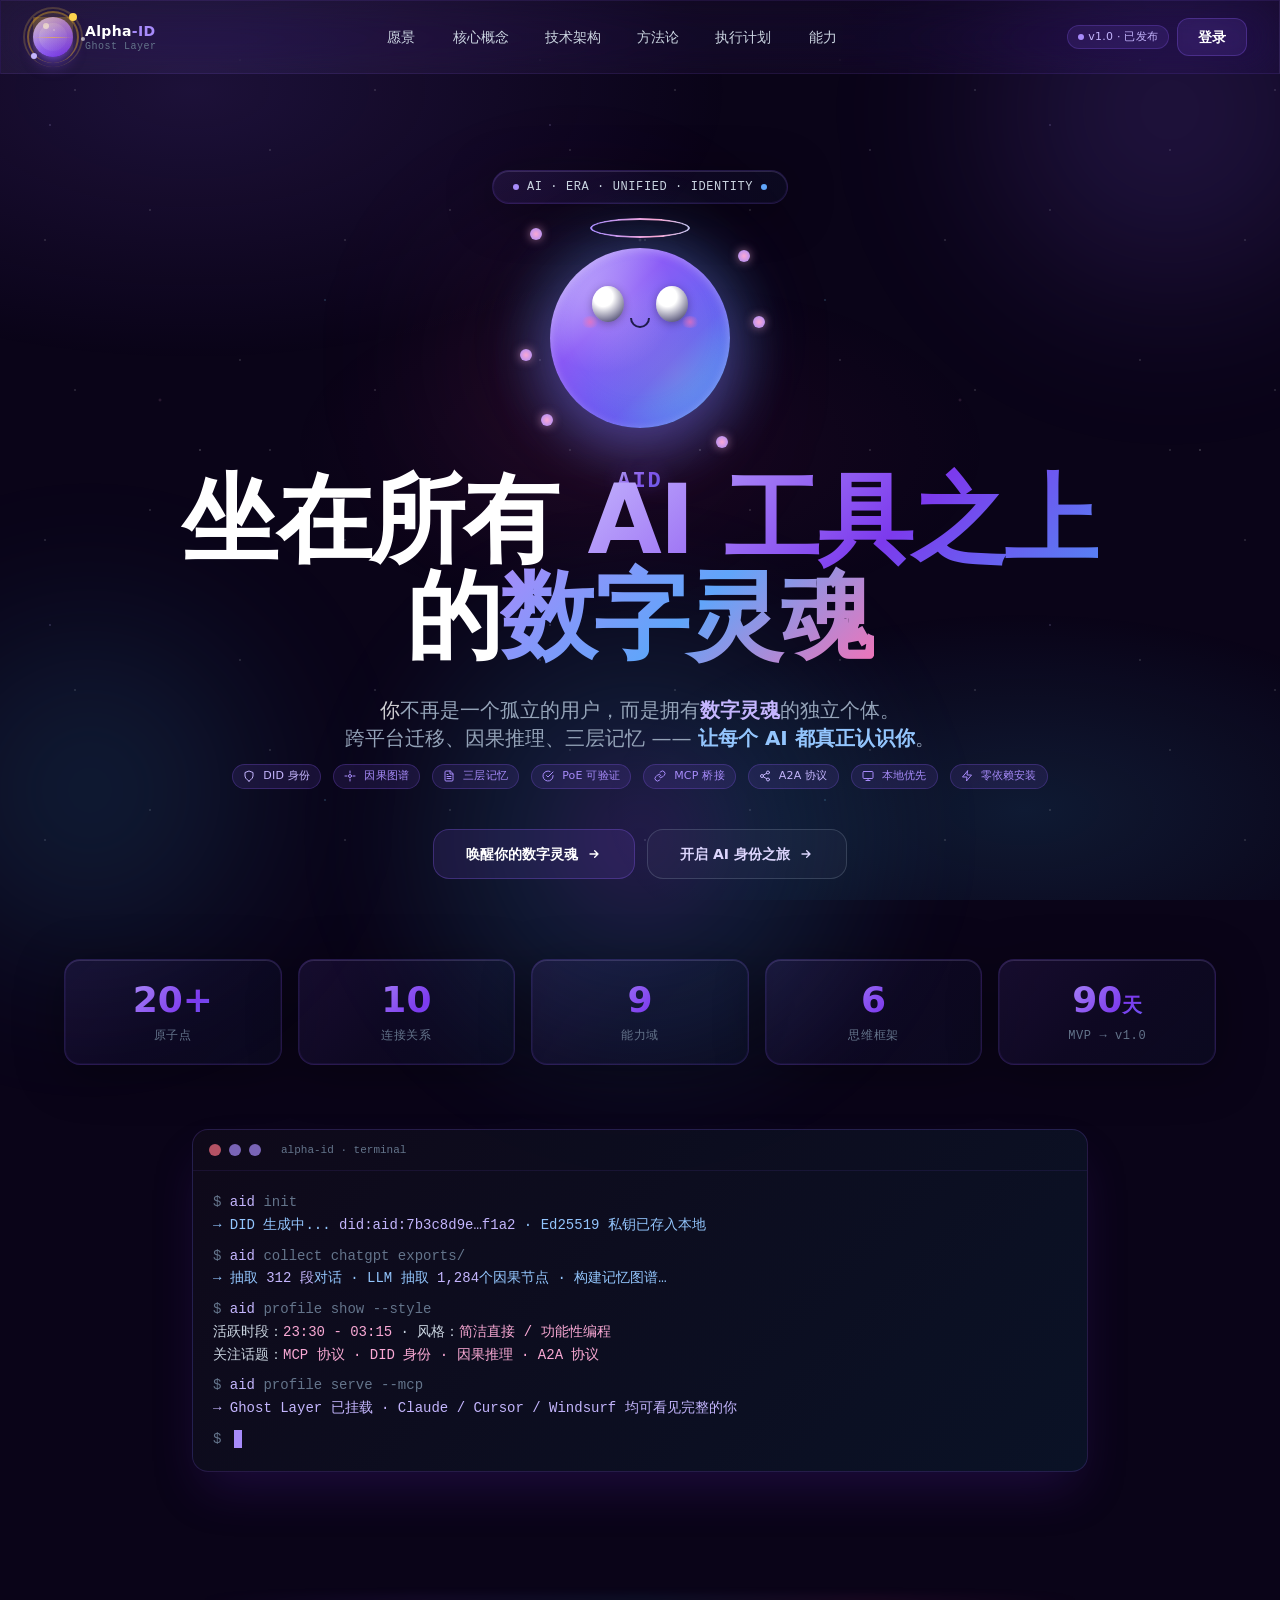
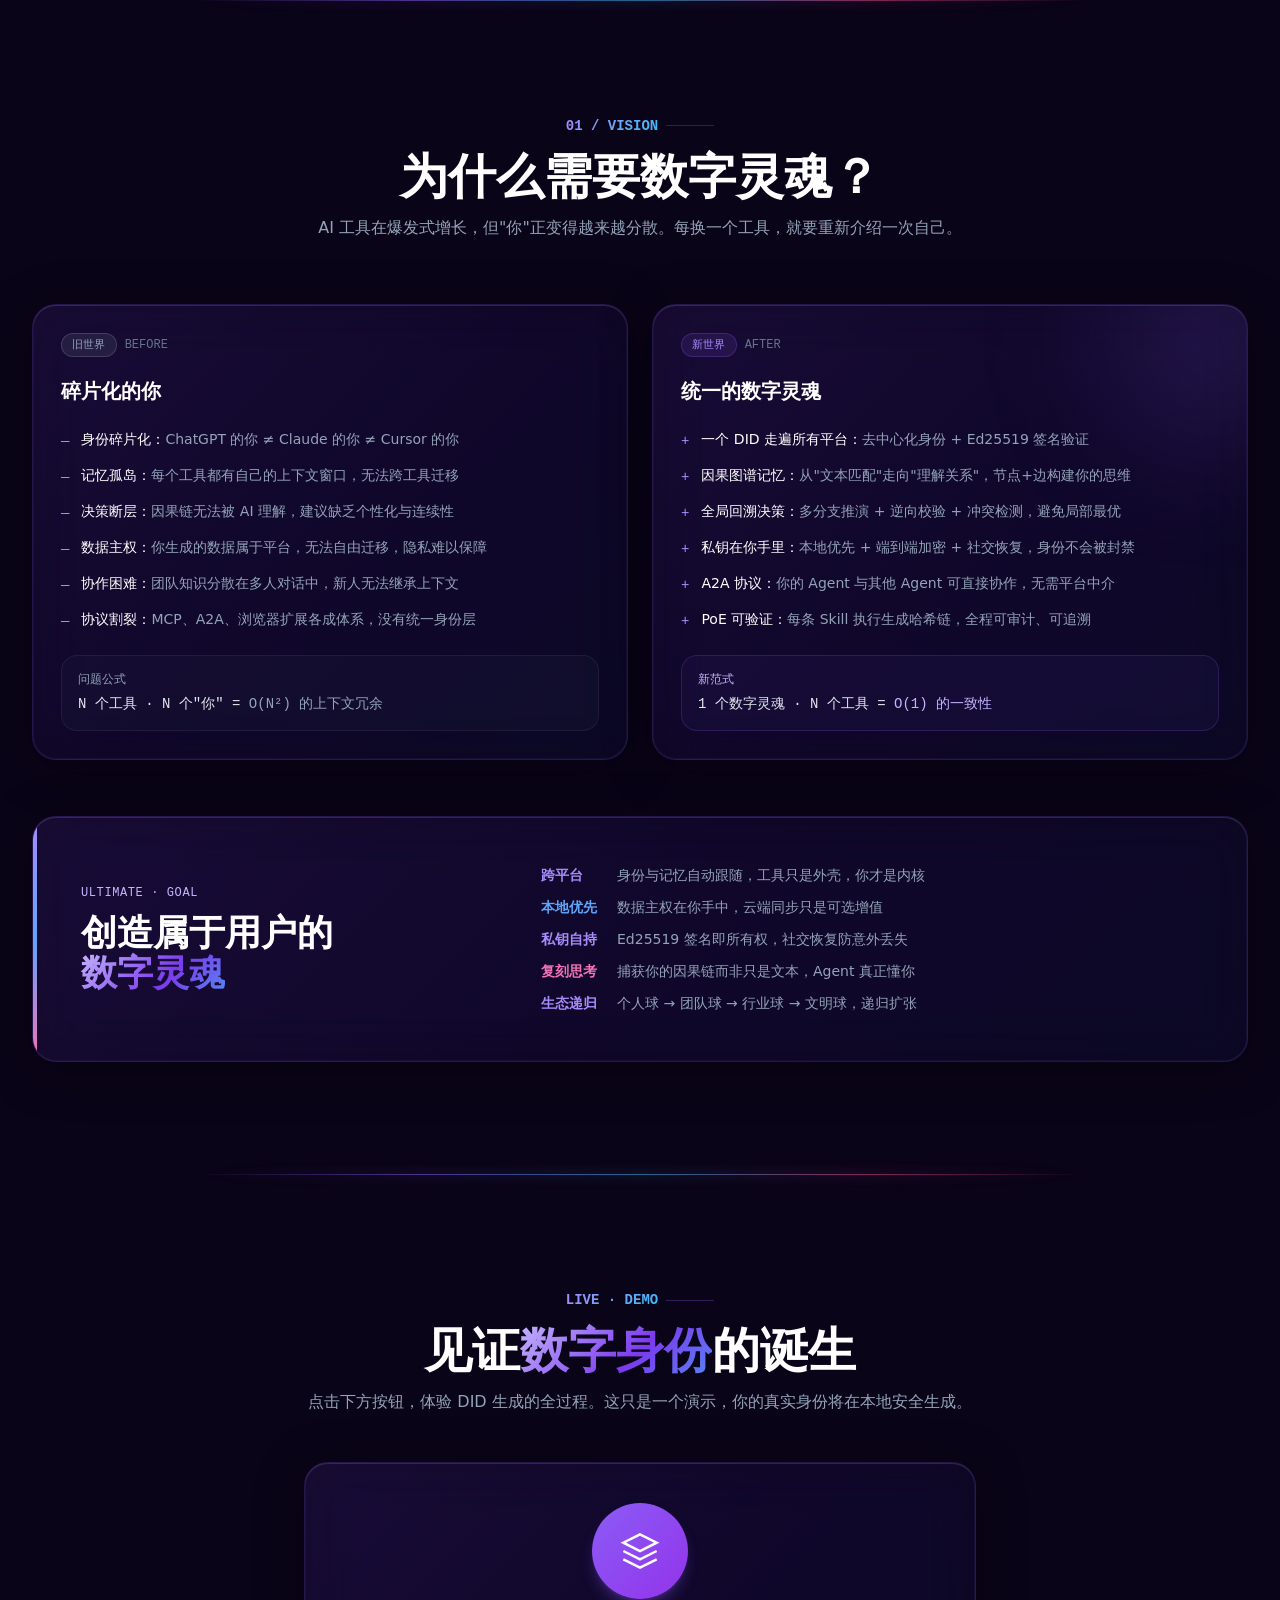
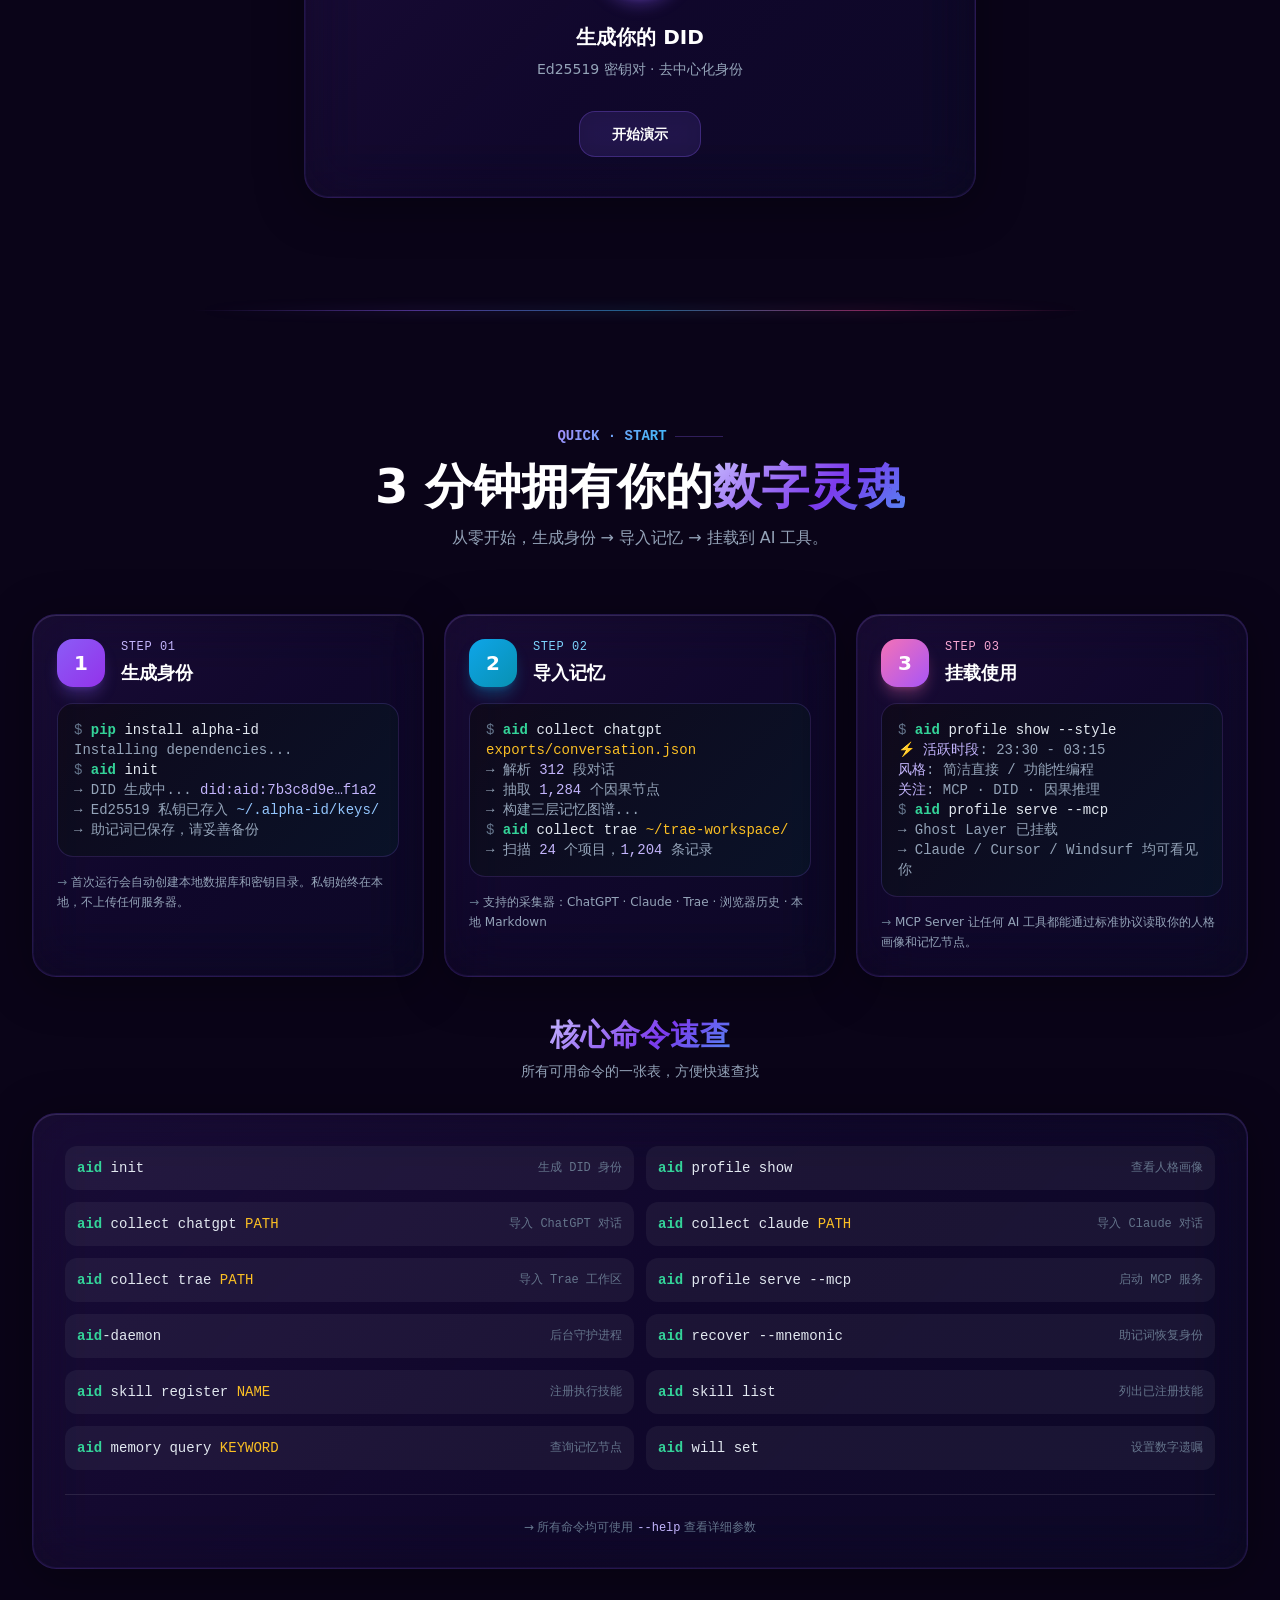
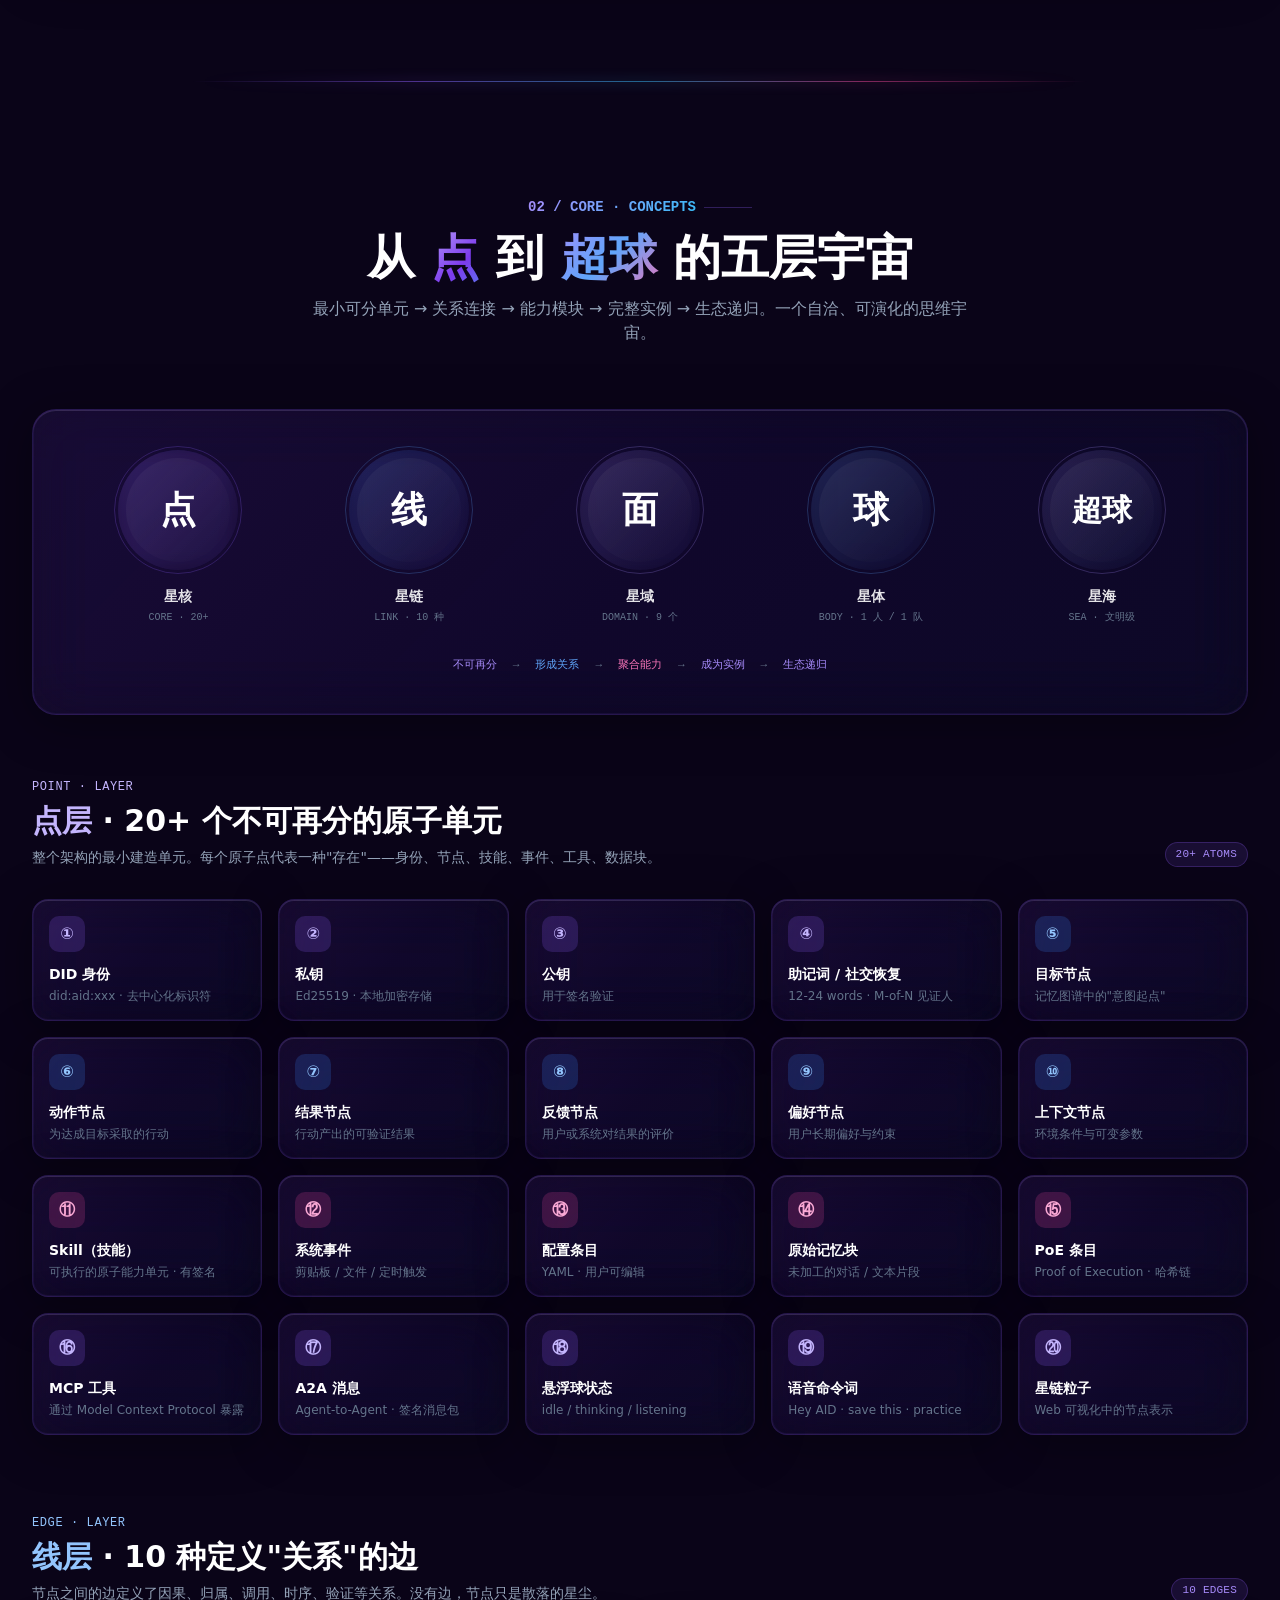
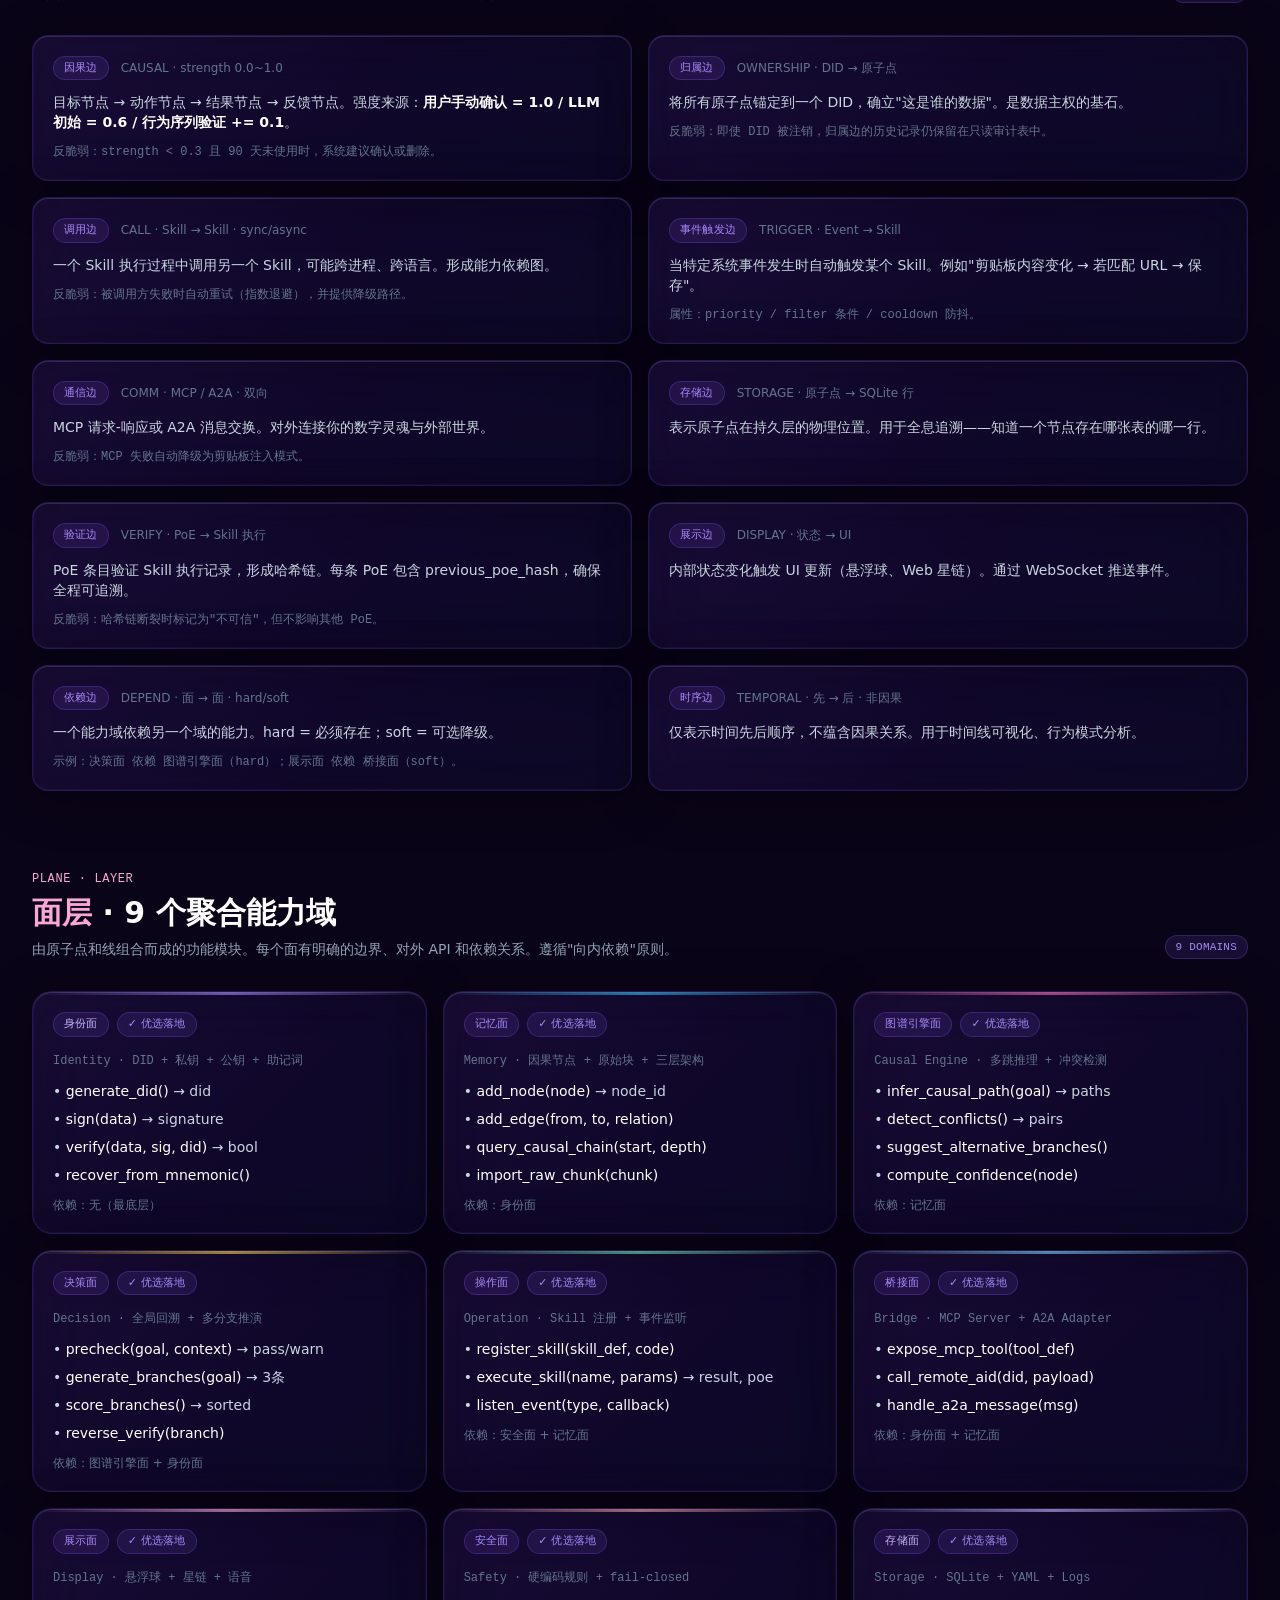
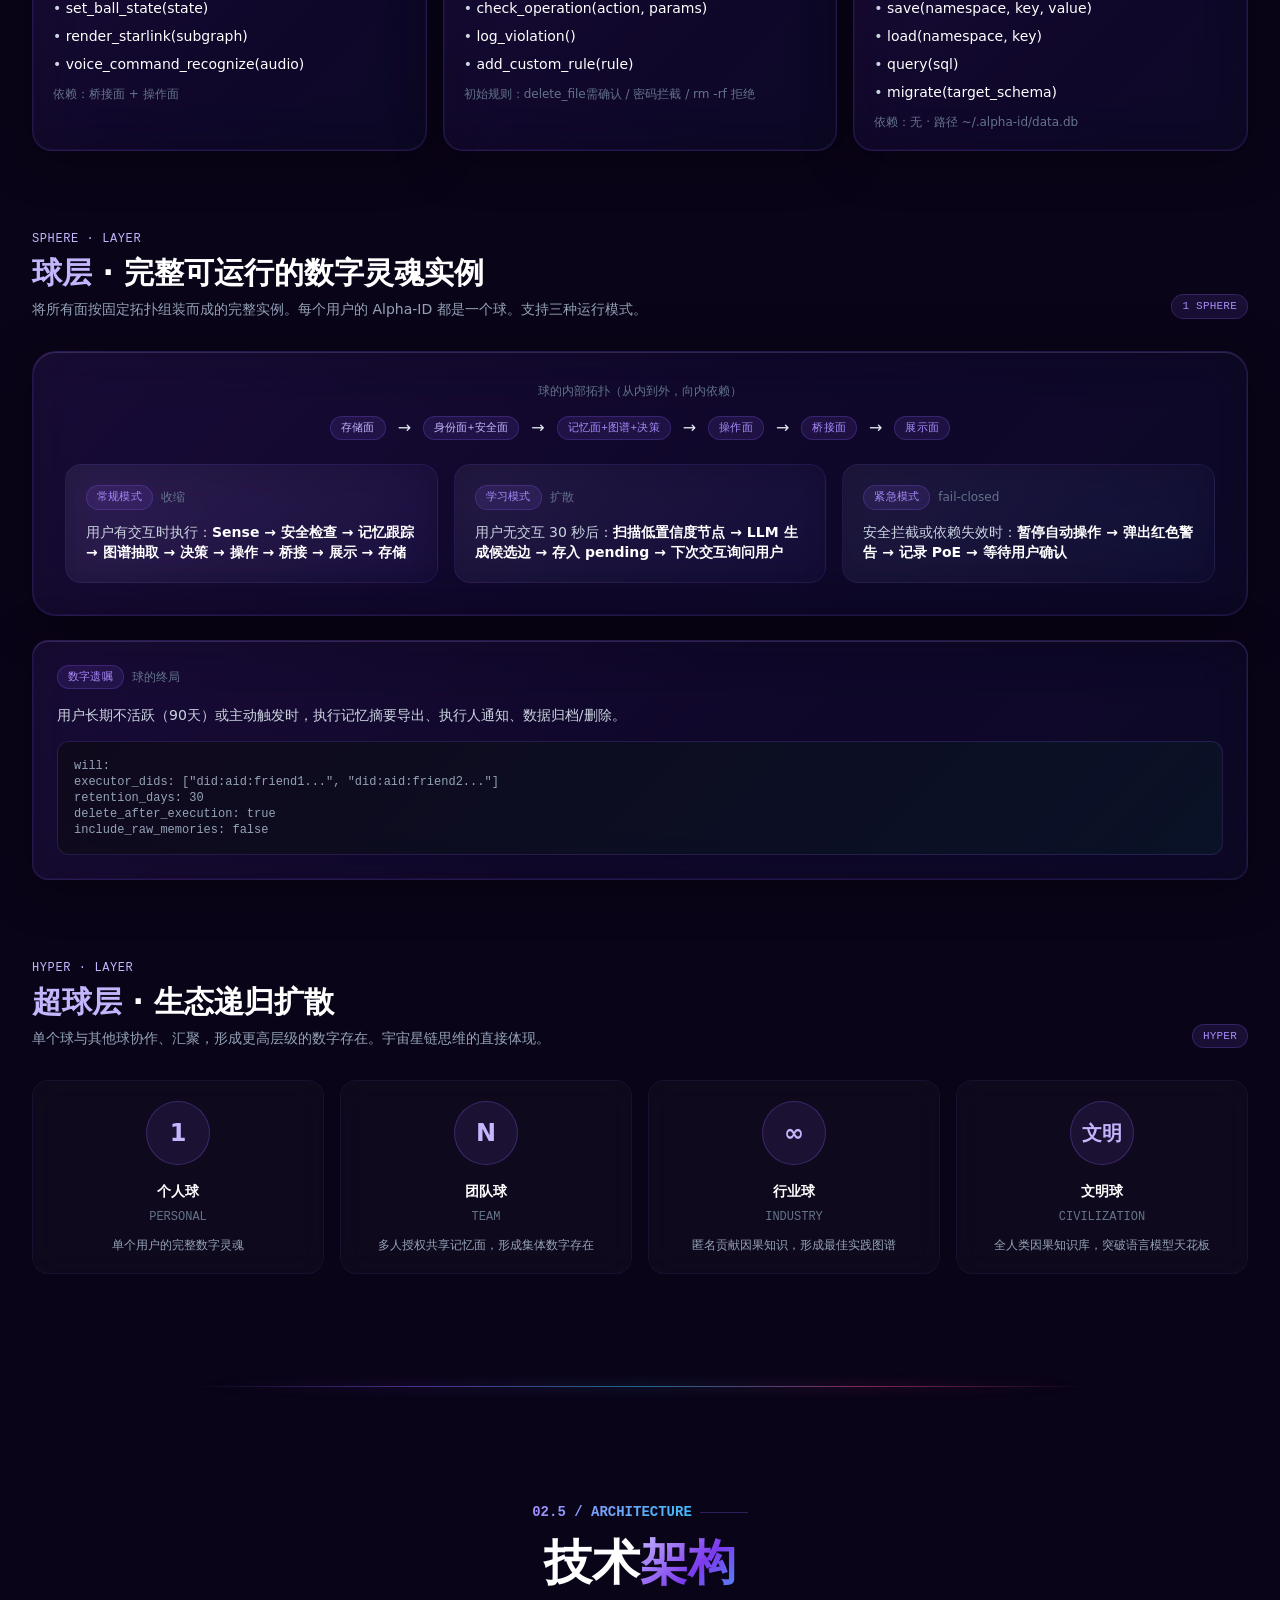
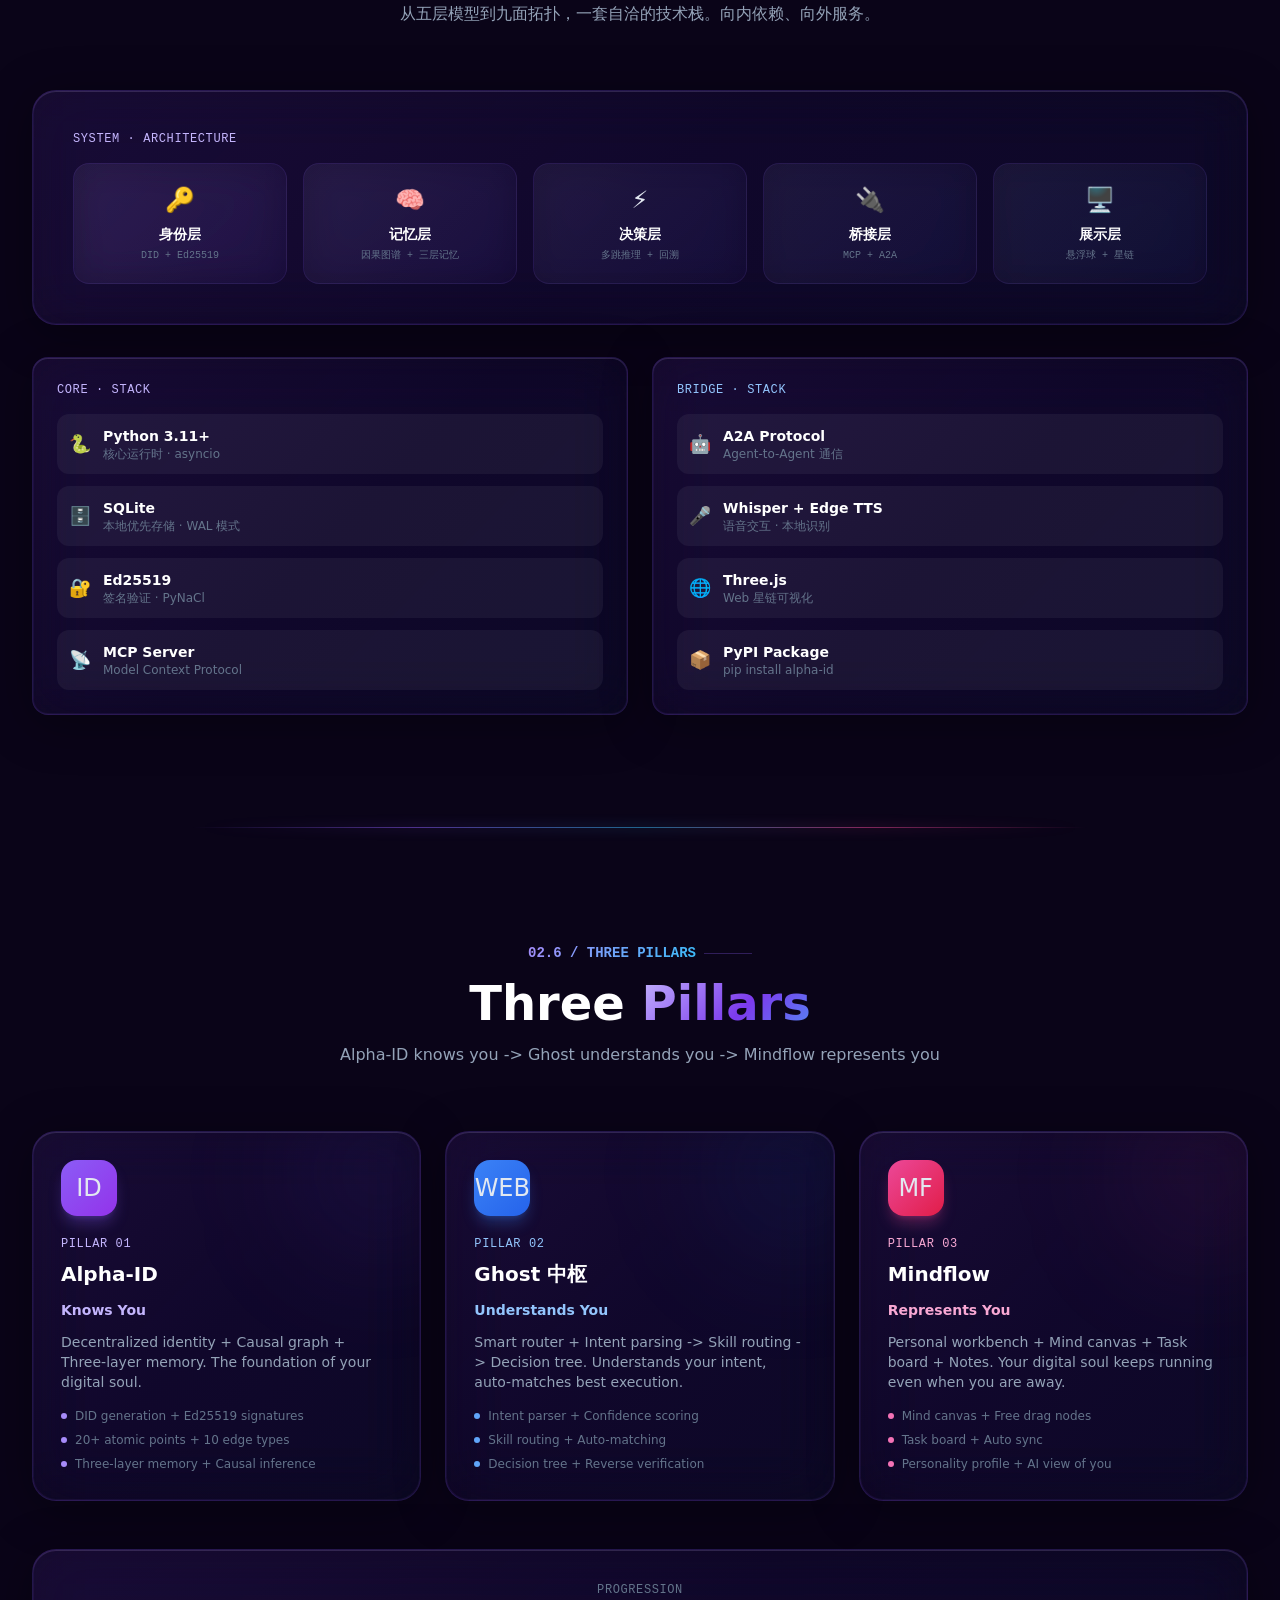
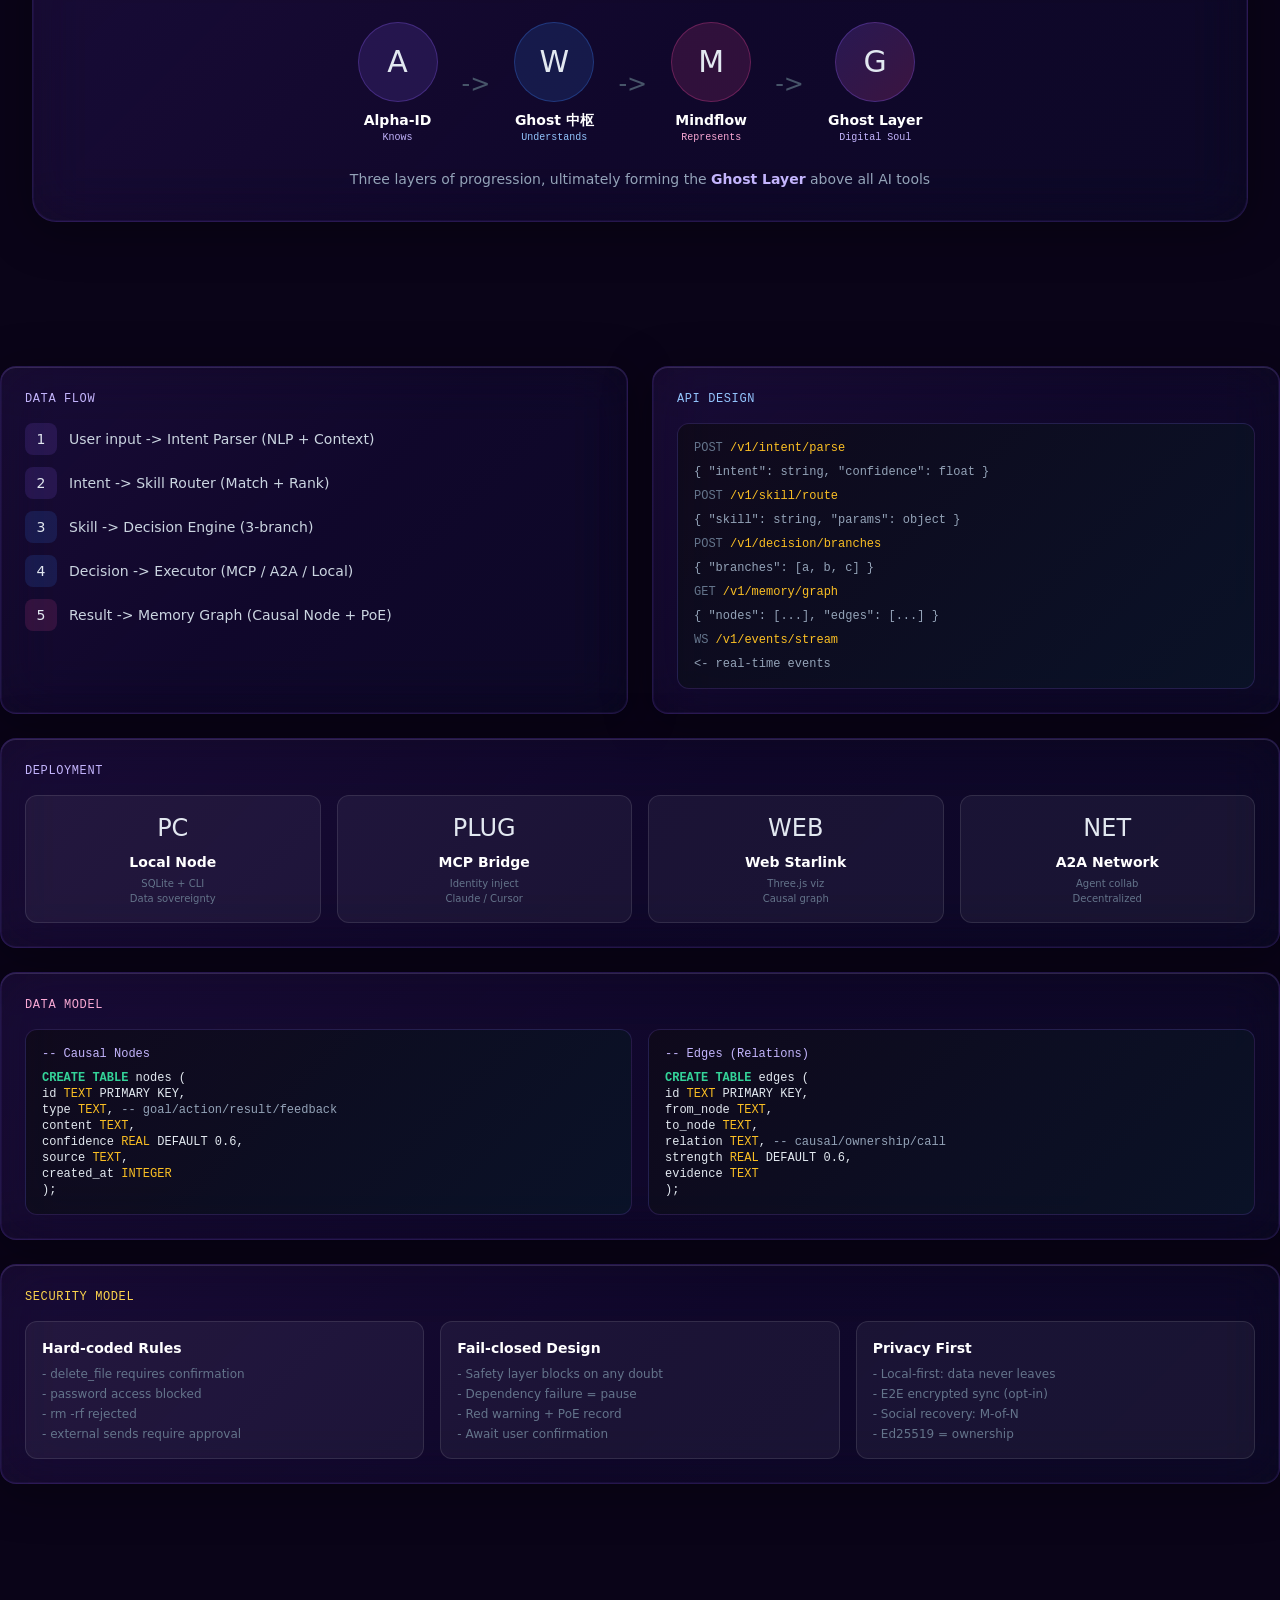
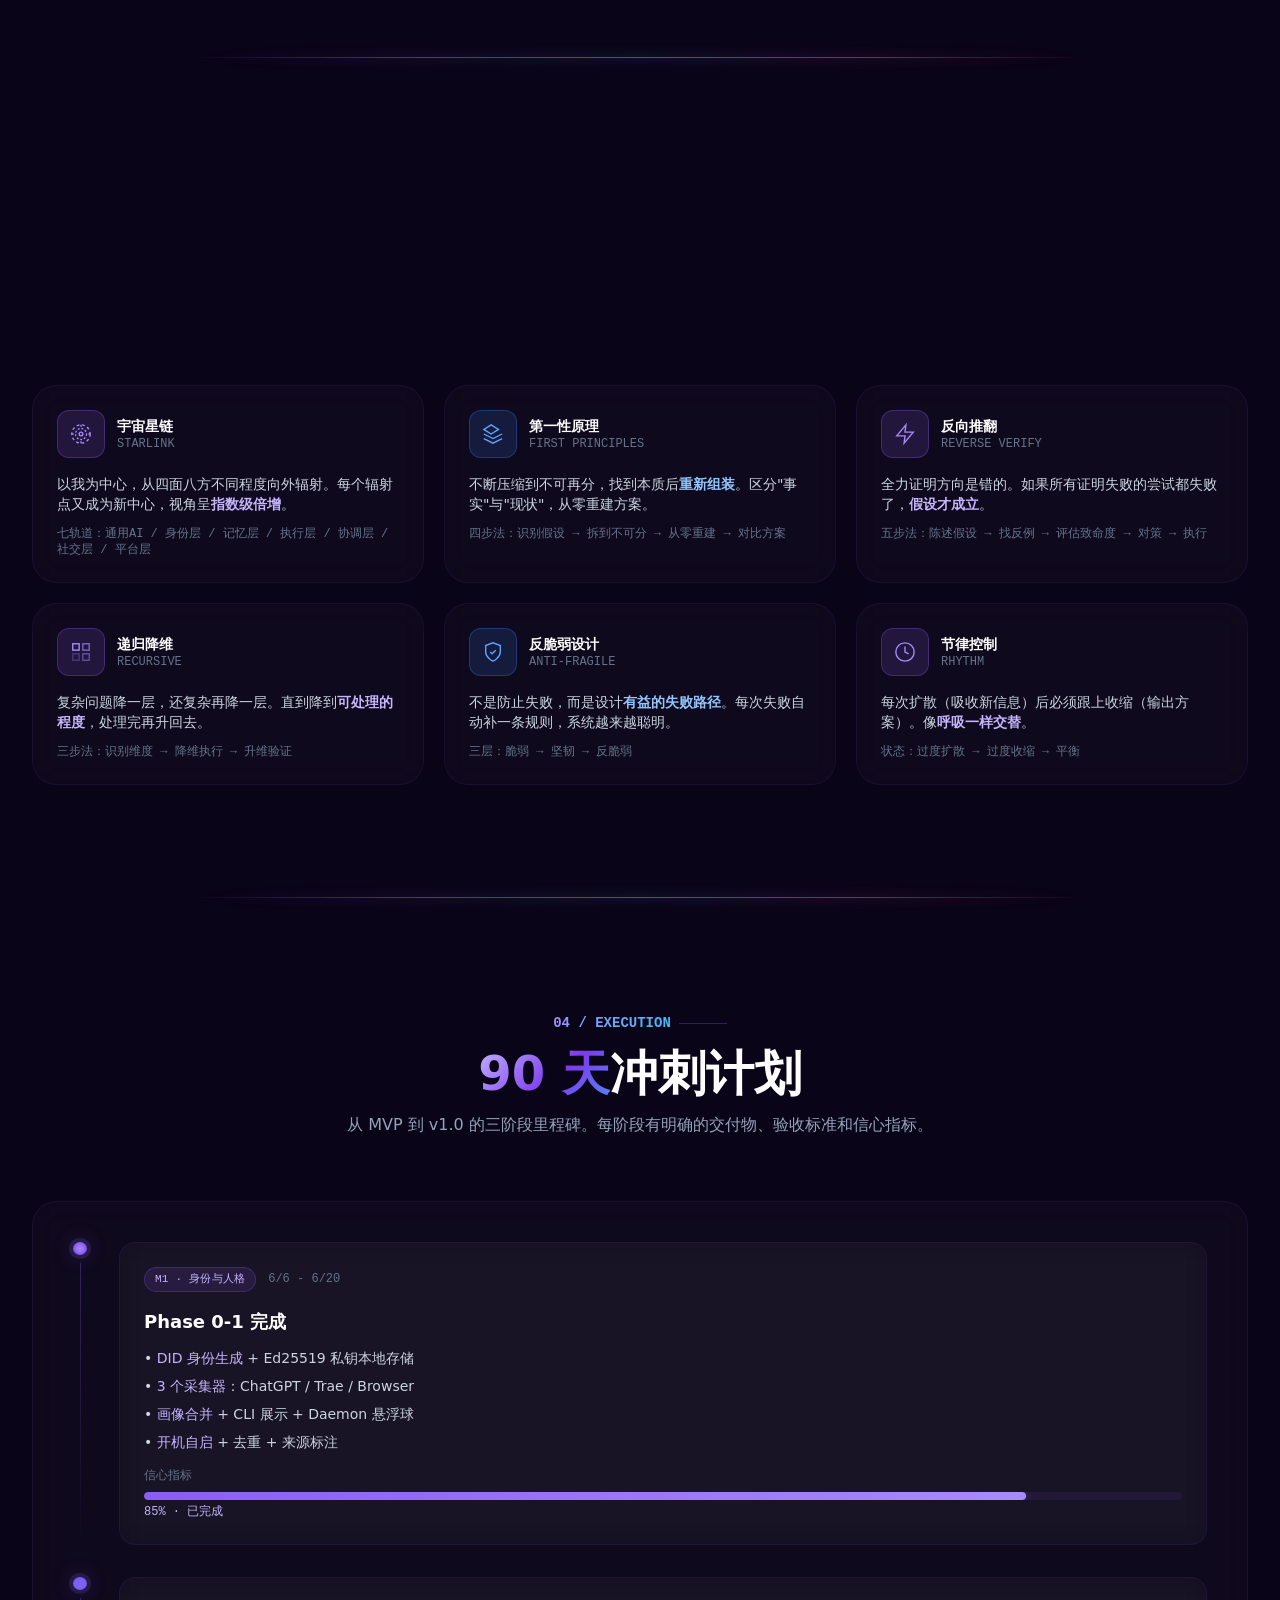
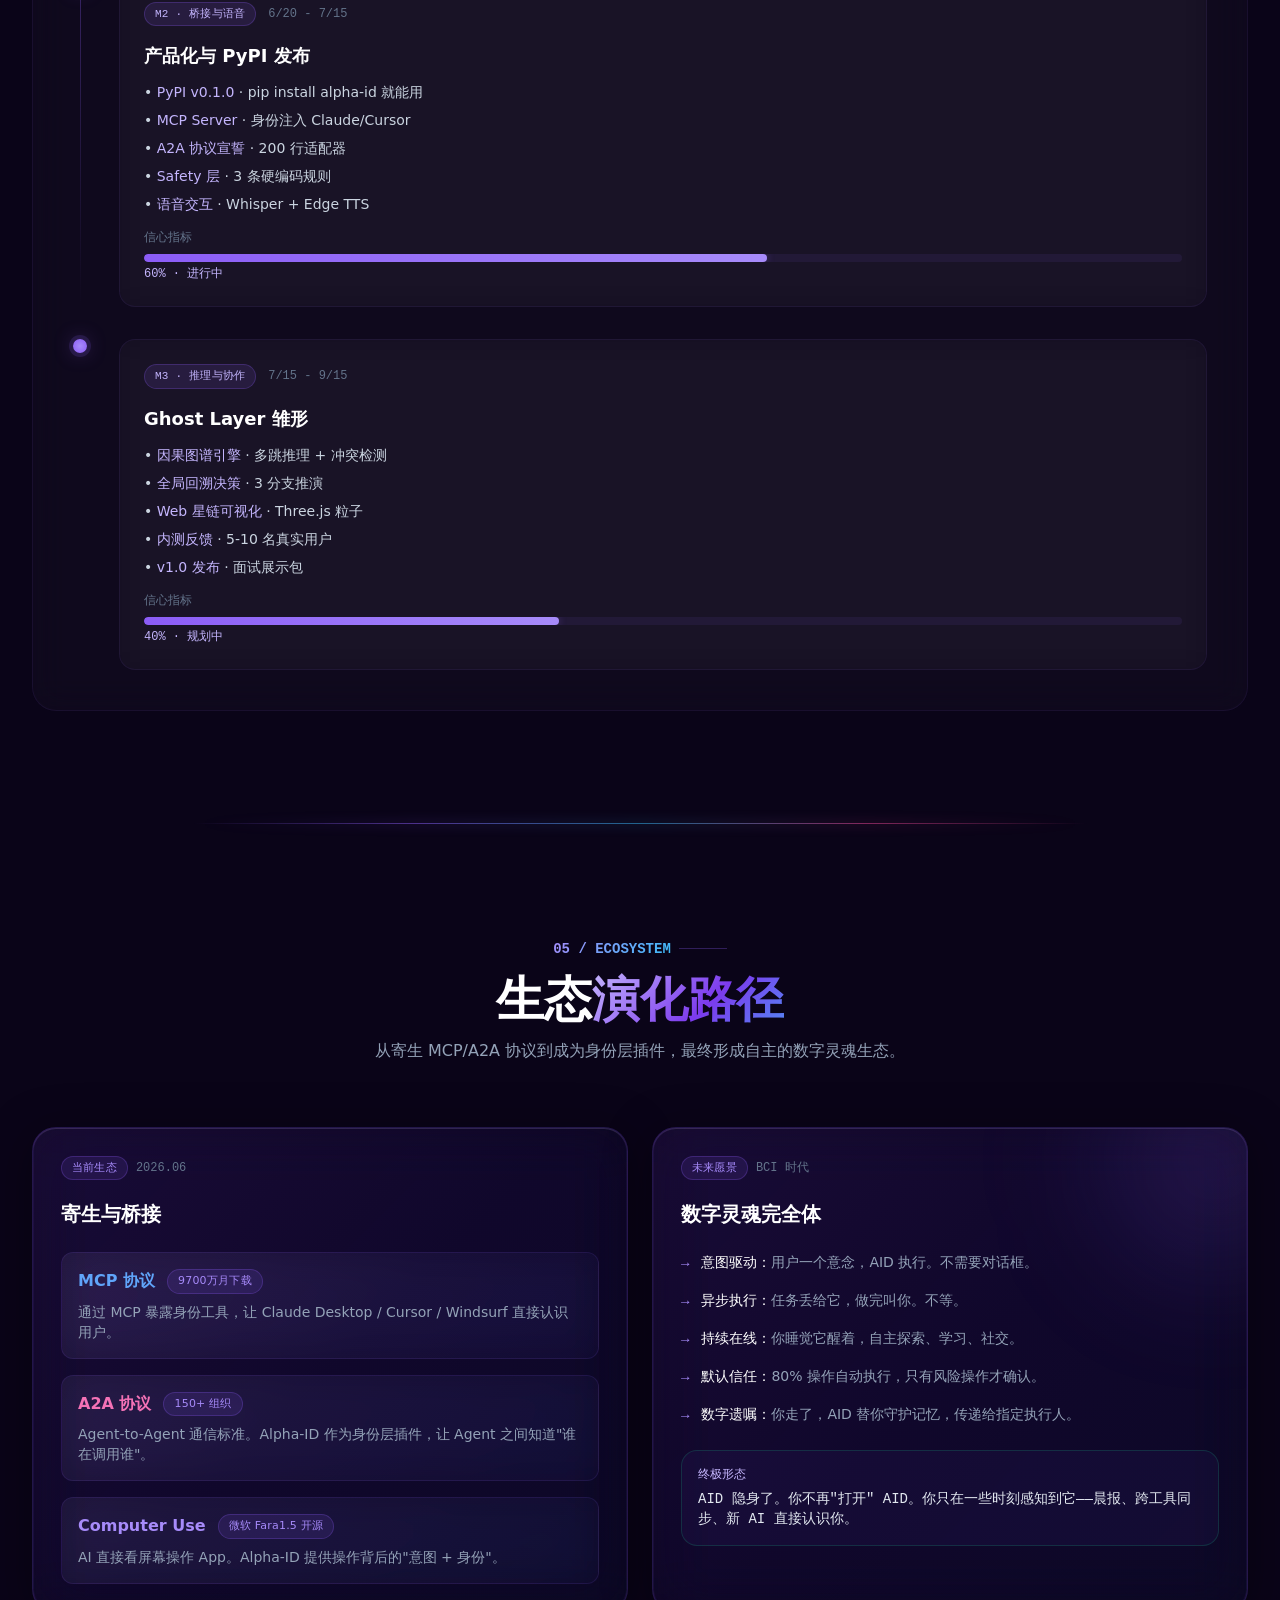
==== commit 3c931581: "refactor: alpha_id 核心模块大规模重构" ====
--- a/src/alpha_id/templates/ghost.html
+++ b/src/alpha_id/templates/ghost.html
@@ -1976,6 +1976,7 @@
   </div>
   <div class="flex items-center gap-3">
     <span class="text-xs text-slate-400 font-mono" id="user-did-display">did:aid:...</span>
+    <button class="text-xs px-3 py-1 rounded-full bg-pink-500/15 border border-pink-500/30 text-pink-300 hover:bg-pink-500/25 transition" onclick="showMindflow()" title="切换到人机协作模式">协作模式 →</button>
     <button class="text-xs text-slate-400 hover:text-white transition" onclick="showHomepage()">返回首页</button>
   </div>
 </div>
@@ -2000,19 +2001,6 @@
       <button class="w-full text-left px-3 py-2.5 rounded-lg text-sm text-slate-400 hover:text-white hover:bg-white/5 transition router-nav-btn" data-route="agents">
         <span class="inline-flex items-center gap-2"><span class="w-5 h-5 rounded bg-emerald-500/20 flex items-center justify-center text-xs">🤖</span>Agent 广场</span>
       </button>
-      <div class="mt-4 text-[10px] text-slate-500 font-mono tracking-wider mb-2 px-3">我的思维</div>
-      <button class="w-full text-left px-3 py-2 rounded-lg text-sm text-slate-400 hover:text-white hover:bg-white/5 transition router-nav-btn" data-route="canvas">
-        <span class="inline-flex items-center gap-2"><span class="w-4 h-4 rounded bg-nebula-500/20 flex items-center justify-center text-[10px]">🗺️</span>思维画布</span>
-      </button>
-      <button class="w-full text-left px-3 py-2 rounded-lg text-sm text-slate-400 hover:text-white hover:bg-white/5 transition router-nav-btn" data-route="tasks">
-        <span class="inline-flex items-center gap-2"><span class="w-4 h-4 rounded bg-cosmic-500/20 flex items-center justify-center text-[10px]">✅</span>任务看板</span>
-      </button>
-      <button class="w-full text-left px-3 py-2 rounded-lg text-sm text-slate-400 hover:text-white hover:bg-white/5 transition router-nav-btn" data-route="notes">
-        <span class="inline-flex items-center gap-2"><span class="w-4 h-4 rounded bg-pink-500/20 flex items-center justify-center text-[10px]">📝</span>笔记库</span>
-      </button>
-      <button class="w-full text-left px-3 py-2 rounded-lg text-sm text-slate-400 hover:text-white hover:bg-white/5 transition router-nav-btn" data-route="profile-panel">
-        <span class="inline-flex items-center gap-2"><span class="w-4 h-4 rounded bg-amber-500/20 flex items-center justify-center text-[10px]">👤</span>人格画像</span>
-      </button>
       <button class="w-full text-left px-3 py-2.5 rounded-lg text-sm text-slate-400 hover:text-white hover:bg-white/5 transition router-nav-btn" data-route="doubao">
         <span class="inline-flex items-center gap-2"><span class="w-5 h-5 rounded bg-sky-500/20 flex items-center justify-center text-xs">💬</span>豆包记忆桥</span>
       </button>
@@ -2310,77 +2298,6 @@
       </div>
     </div>
   </div>
-</div>
-
-<!-- 思维画布面板 -->
-<div id="route-canvas" class="wb-route-panel hidden">
-  <h2 class="text-2xl font-bold text-white mb-2">思维画布</h2>
-  <p class="text-slate-400 text-sm mb-6">自由拖拽节点，构建你的思维图谱。</p>
-  <div class="mf-canvas" id="mindflow-canvas">
-    <div class="mf-node" style="top:40px;left:40px;"><span class="node-label">项目构想</span></div>
-    <div class="mf-node" style="top:40px;left:220px;"><span class="node-label">MVP 定义</span></div>
-    <div class="mf-node" style="top:140px;left:130px;"><span class="node-label">技术选型</span></div>
-    <div class="mf-node" style="top:140px;left:320px;"><span class="node-label">团队分工</span></div>
-    <div class="mf-node" style="top:240px;left:40px;"><span class="node-label">身份层</span></div>
-    <div class="mf-node" style="top:240px;left:220px;"><span class="node-label">记忆层</span></div>
-  </div>
-</div>
-
-<!-- 任务看板面板 -->
-<div id="route-tasks" class="wb-route-panel hidden">
-  <h2 class="text-2xl font-bold text-white mb-2">任务看板</h2>
-  <p class="text-slate-400 text-sm mb-6">管理你的待办事项。</p>
-  <div class="space-y-3">
-    <div class="router-node flex items-center gap-3">
-      <span class="w-4 h-4 rounded border border-emerald-500 bg-emerald-500/20 flex items-center justify-center text-[10px]">✓</span>
-      <span class="text-sm text-slate-400 line-through">DID 身份生成</span>
-      <span class="tag tag-emerald text-[10px] ml-auto">已完成</span>
-    </div>
-    <div class="router-node flex items-center gap-3">
-      <span class="w-4 h-4 rounded border border-emerald-500 bg-emerald-500/20 flex items-center justify-center text-[10px]">✓</span>
-      <span class="text-sm text-slate-400 line-through">ChatGPT 记忆导入</span>
-      <span class="tag tag-emerald text-[10px] ml-auto">已完成</span>
-    </div>
-    <div class="router-node flex items-center gap-3">
-      <span class="w-4 h-4 rounded border border-nebula-500/50"></span>
-      <span class="text-sm text-white">MCP Server PoC</span>
-      <span class="tag tag-blue text-[10px] ml-auto">进行中</span>
-    </div>
-  </div>
-</div>
-
-<!-- 笔记库面板 -->
-<div id="route-notes" class="wb-route-panel hidden">
-  <h2 class="text-2xl font-bold text-white mb-2">笔记库</h2>
-  <p class="text-slate-400 text-sm mb-6">你的知识卡片。</p>
-  <div class="grid md:grid-cols-2 gap-4">
-    <div class="router-node">
-      <div class="text-sm text-white font-medium mb-1">MCP 协议核心</div>
-      <div class="text-xs text-slate-500">Model Context Protocol · 标准化 AI 工具接口</div>
-    </div>
-    <div class="router-node">
-      <div class="text-sm text-white font-medium mb-1">数字灵魂三支柱</div>
-      <div class="text-xs text-slate-500">Alpha-ID 认识你 · Ghost 理解你 · Mindflow 代表你</div>
-    </div>
-  </div>
-</div>
-
-<!-- 人格画像面板 -->
-<div id="route-profile-panel" class="wb-route-panel hidden">
-  <h2 class="text-2xl font-bold text-white mb-2">人格画像</h2>
-  <p class="text-slate-400 text-sm mb-6">AI 眼中的你。</p>
-  <div class="space-y-4">
-    <div class="router-node">
-      <div class="text-sm text-white font-medium mb-2">活跃时段</div>
-      <div class="text-sm text-slate-400">23:30 - 03:15 · 夜猫子模式</div>
-    </div>
-    <div class="router-node">
-      <div class="text-sm text-white font-medium mb-2">沟通风格</div>
-      <div class="text-sm text-slate-400">简洁直接 · 结构化表达 · 偏好文本</div>
-    </div>
-  </div>
-</div>
-
 </div><!-- end workbenchView -->
 
 <!-- ============ Mindflow 个人工作台视图 ============ -->
@@ -2393,7 +2310,7 @@
       <span class="tag tag-pink text-[10px]">个人中心</span>
     </div>
     <div class="flex items-center gap-3">
-      <button class="text-xs text-slate-400 hover:text-white transition" onclick="showWorkbench()">返回工作台</button>
+      <button class="text-xs text-slate-400 hover:text-white transition" onclick="showWorkbench()">← 返回生态区</button>
       <button class="text-xs text-slate-400 hover:text-white transition" onclick="showHomepage()">返回首页</button>
     </div>
   </div>
@@ -2572,7 +2489,7 @@
         支付宝人脸核身
       </button>
       <button class="reg-btn reg-btn-secondary" id="reg-face-skip" onclick="skipFaceVerify()" style="margin-top:8px;">
-        跳过（演示模式）
+        跳过
       </button>
       <div class="reg-loading" id="reg-face-loading" style="display:none;margin:16px auto;"></div>
       <div class="reg-error" id="reg-face-error"></div>
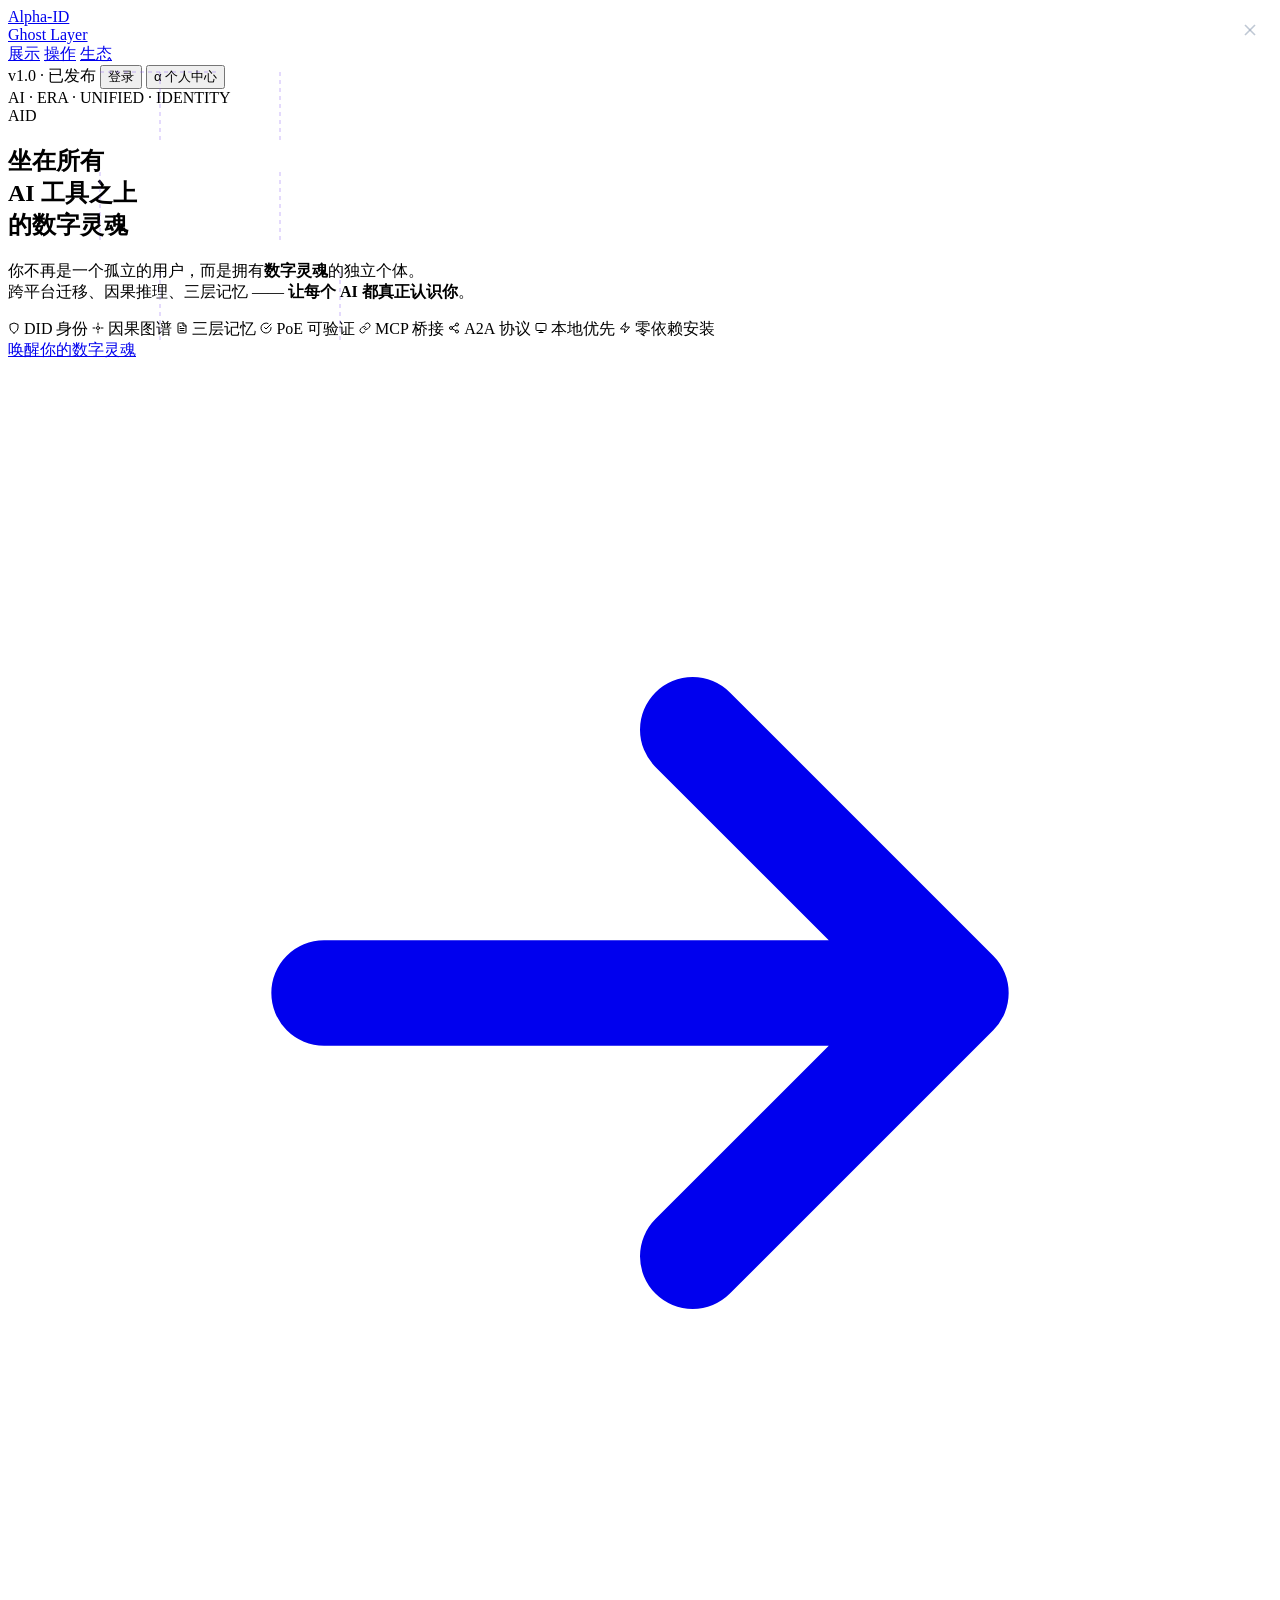
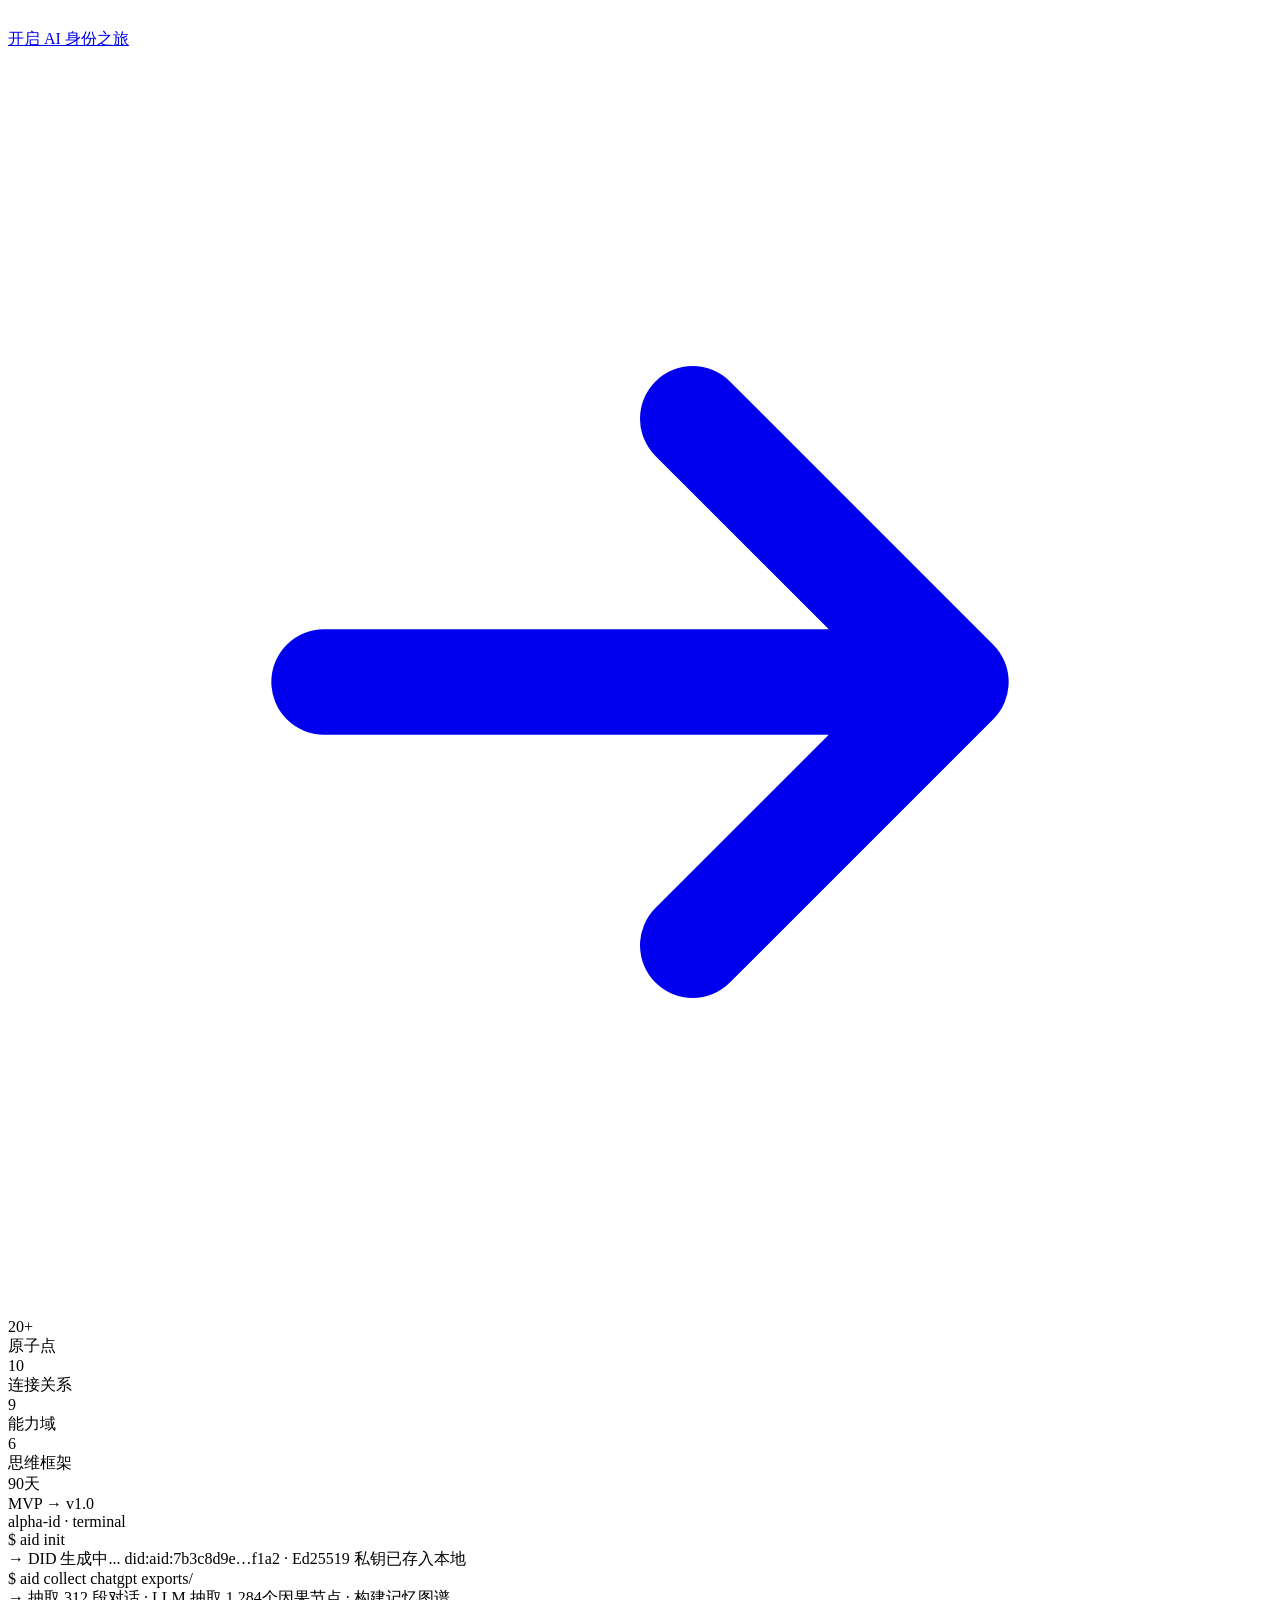
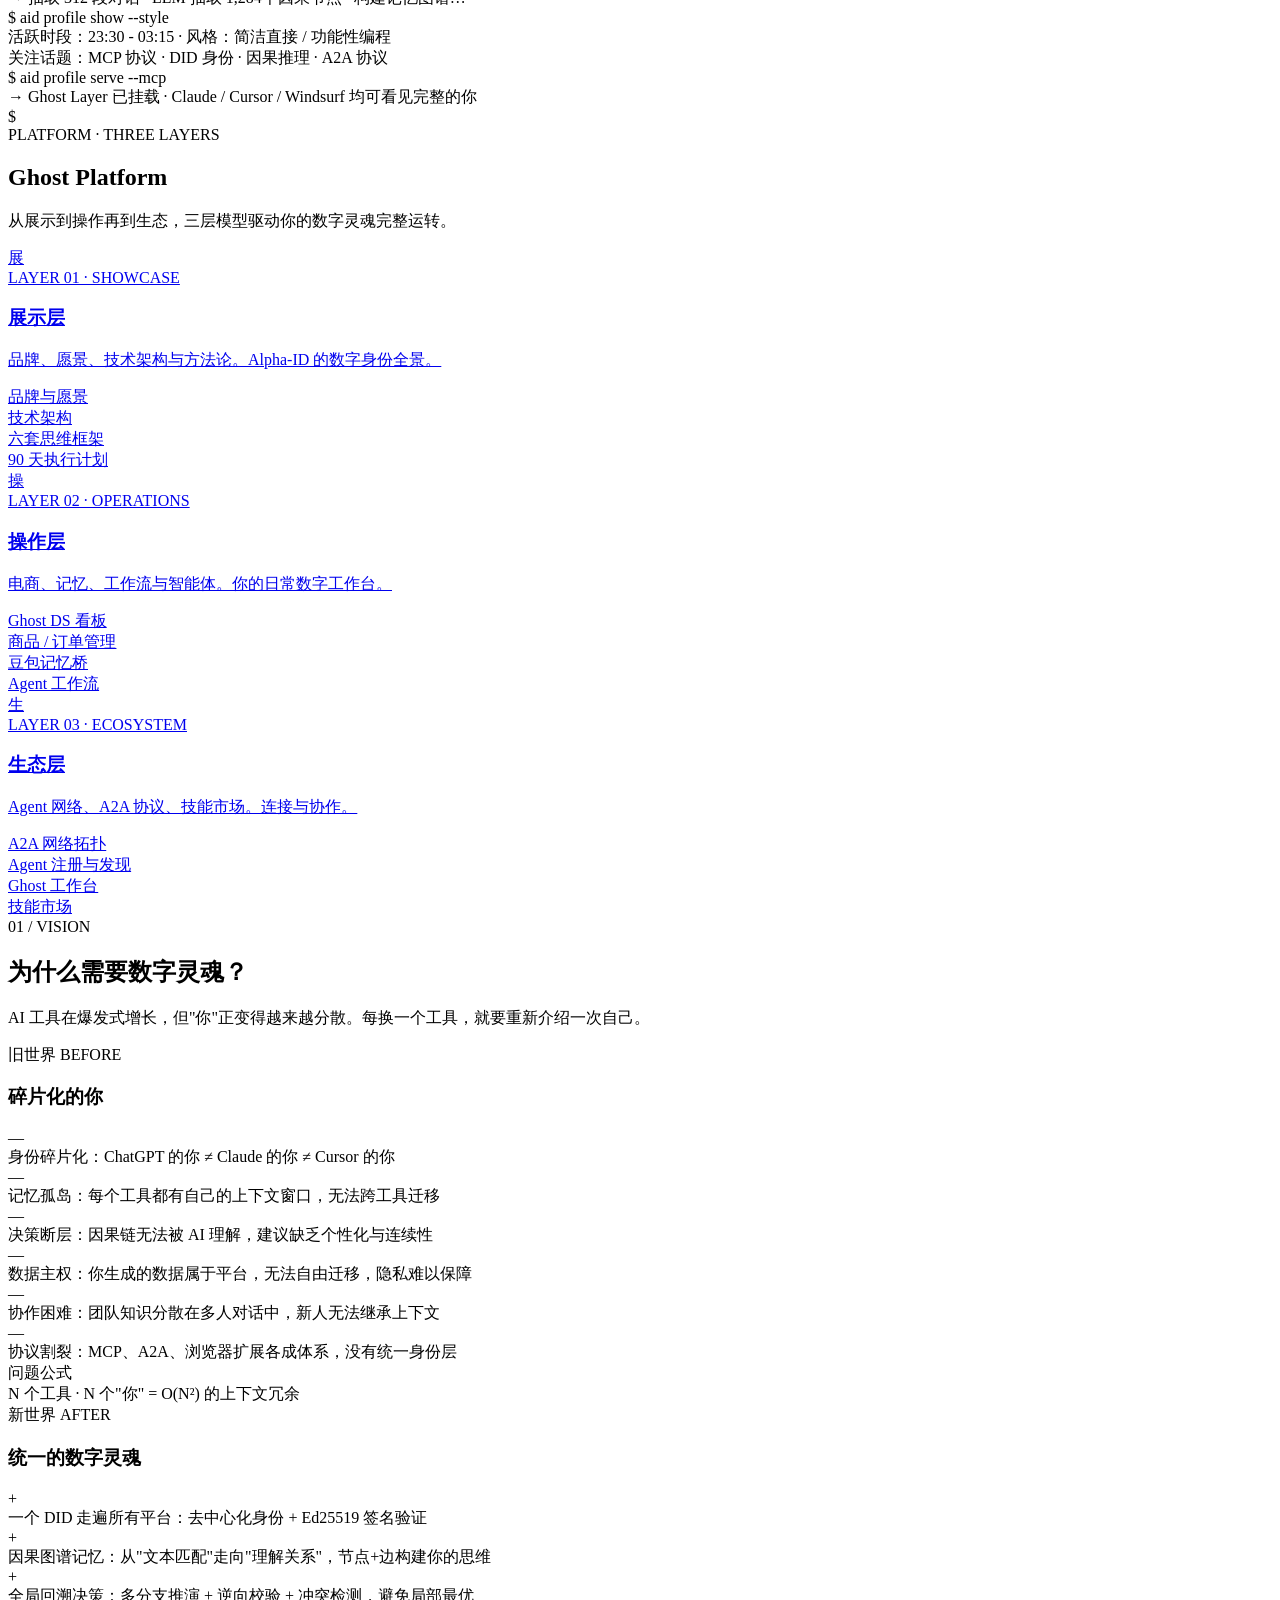
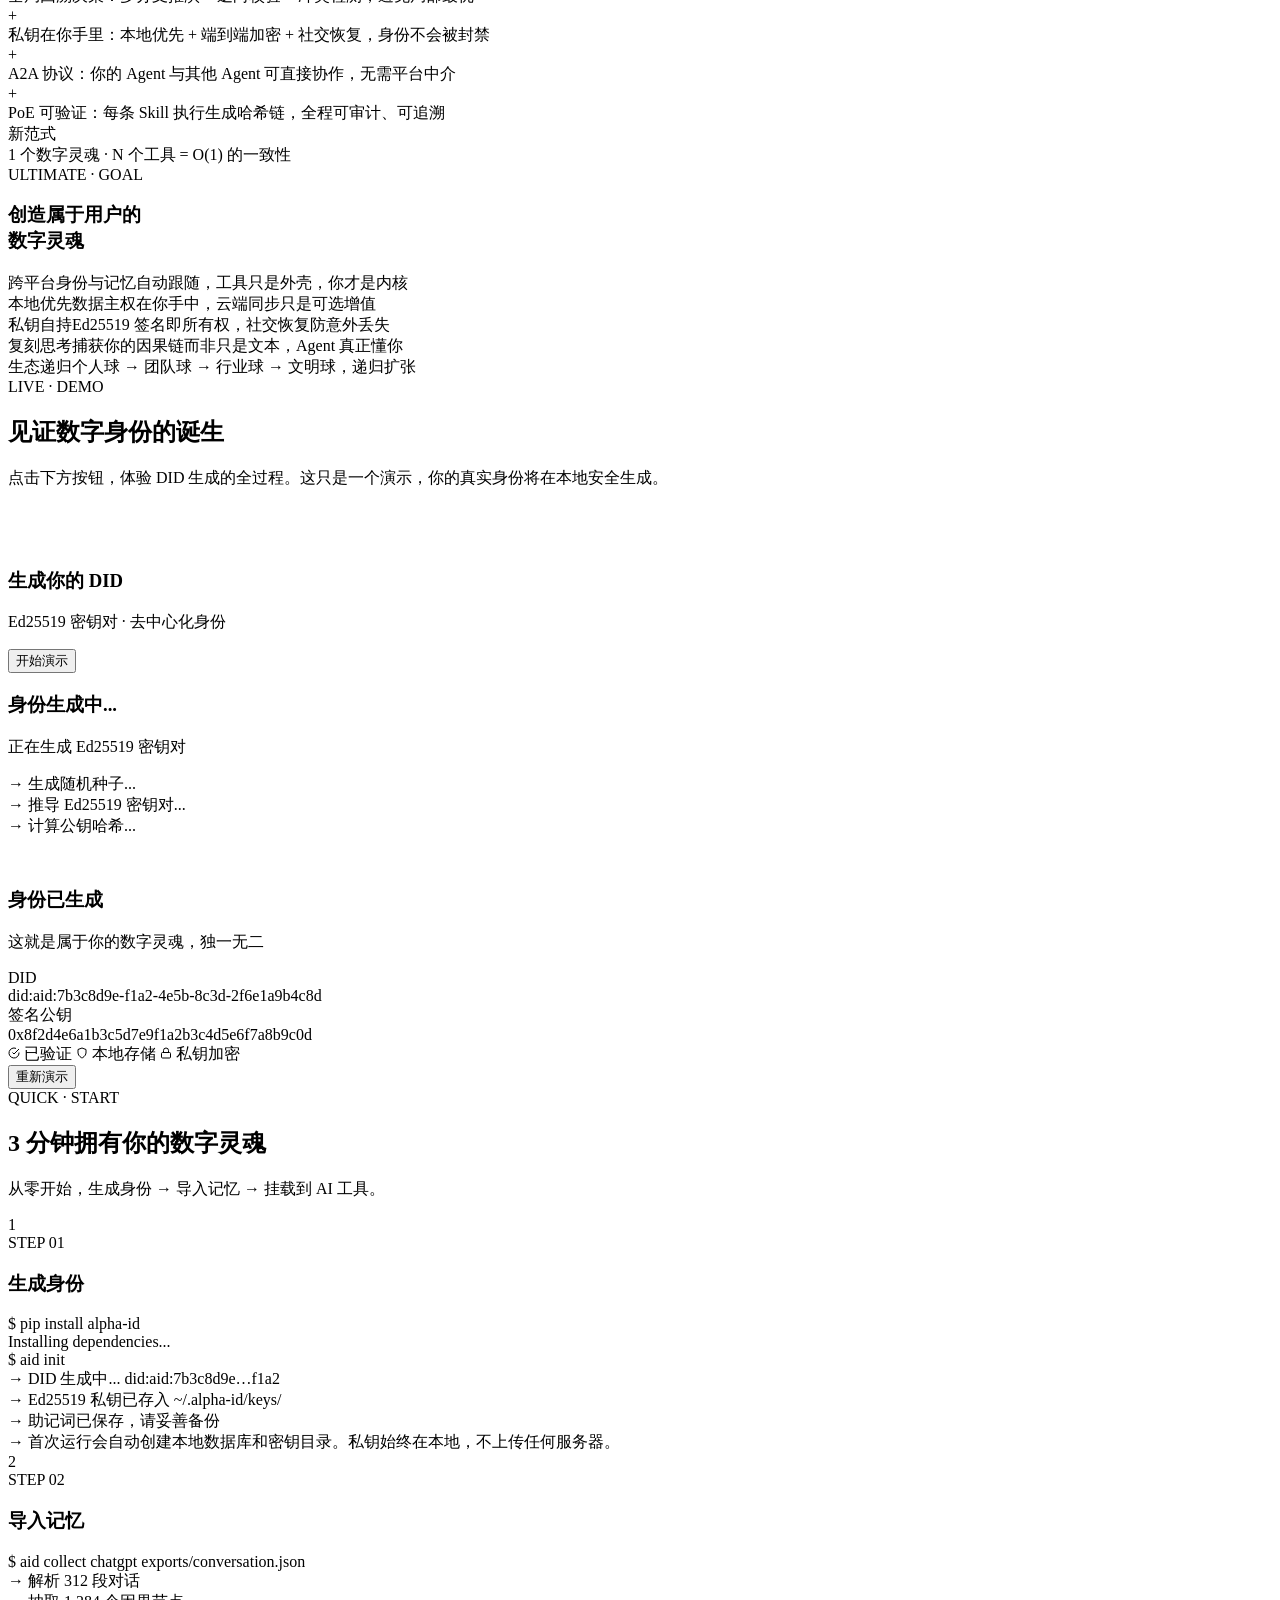
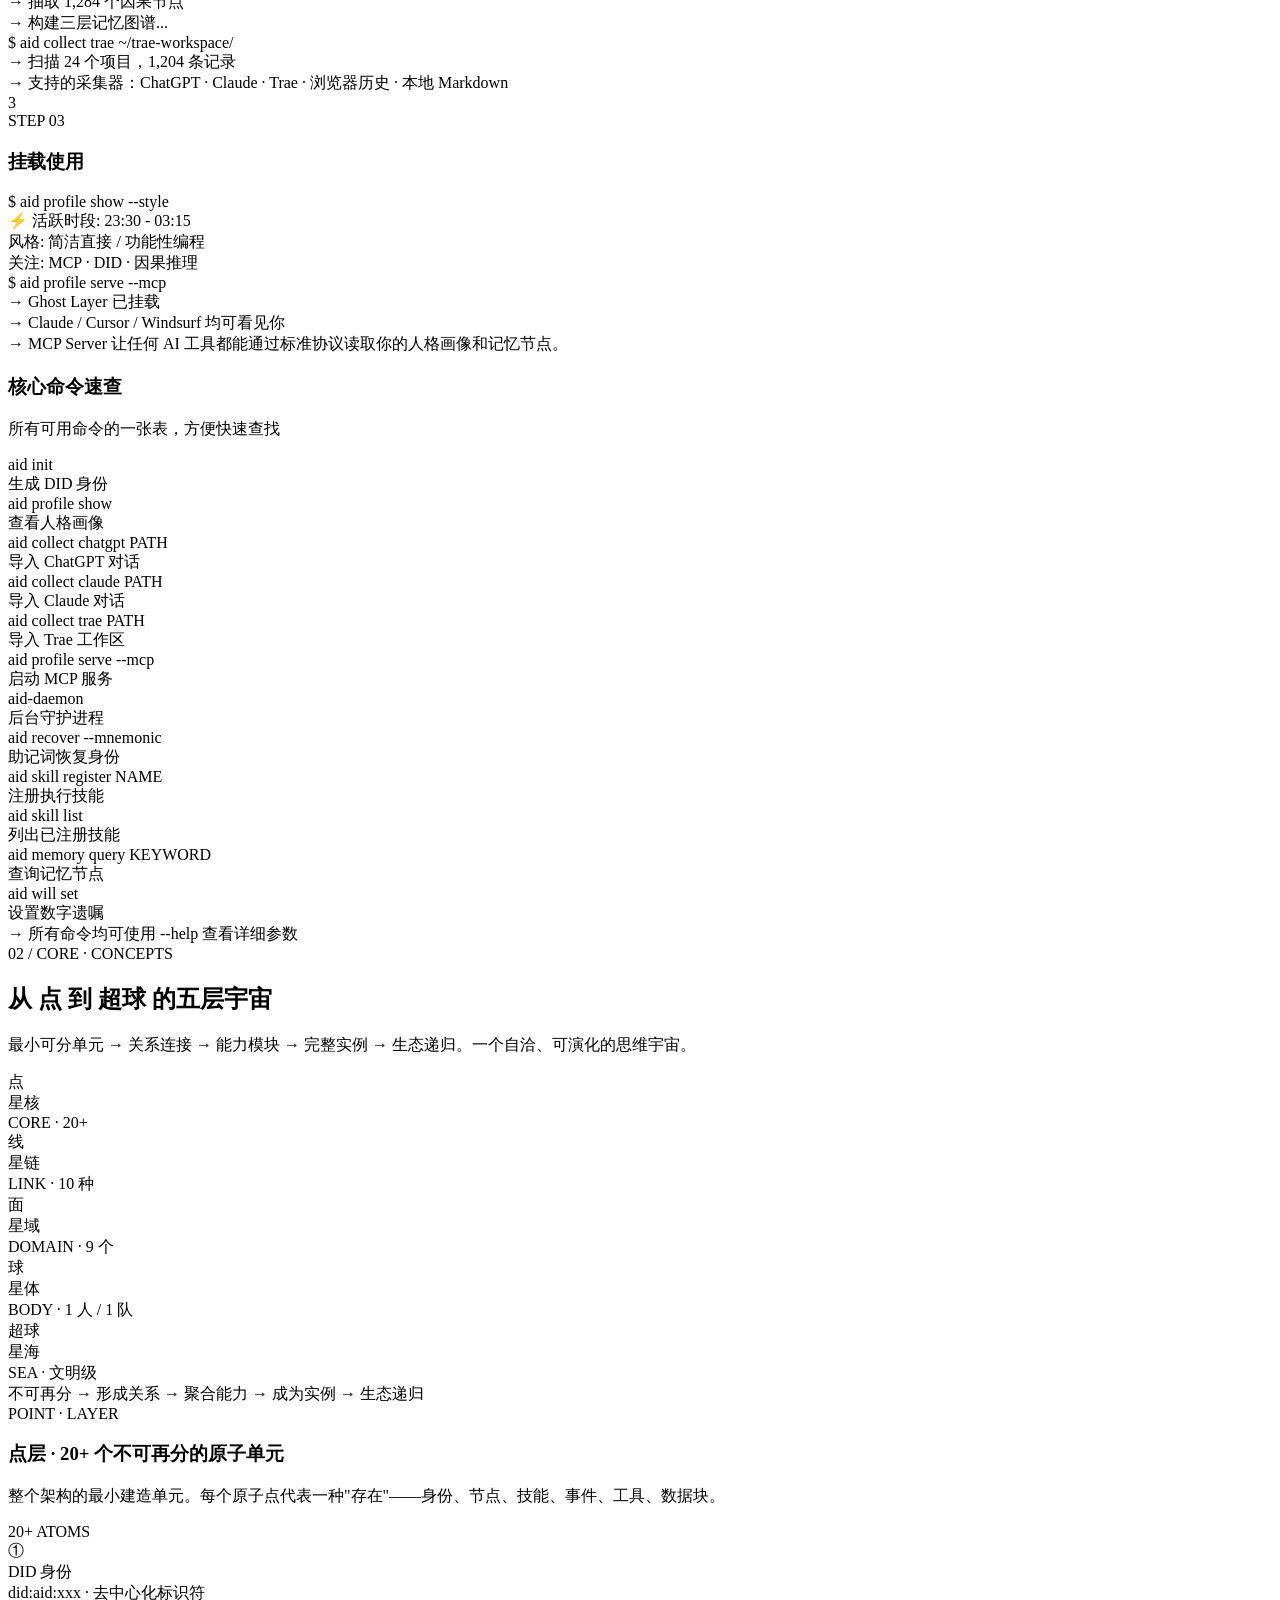
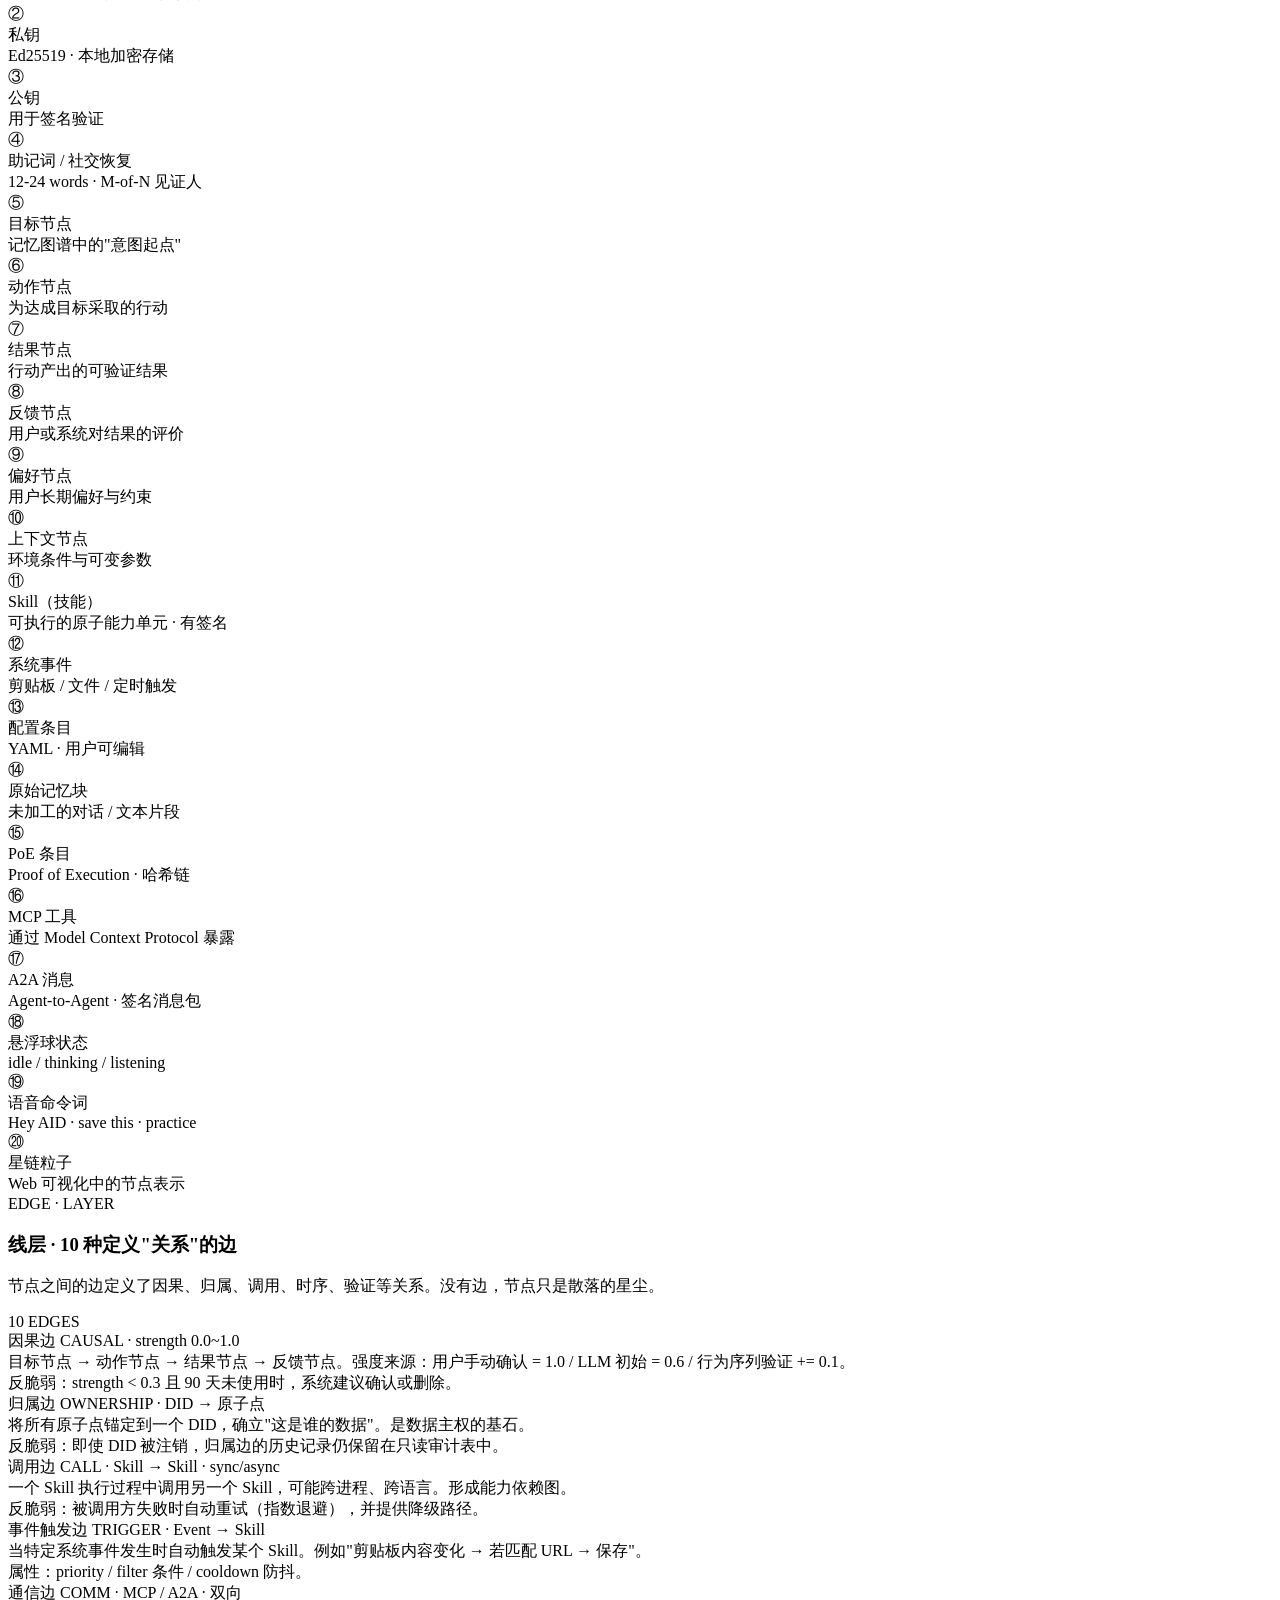
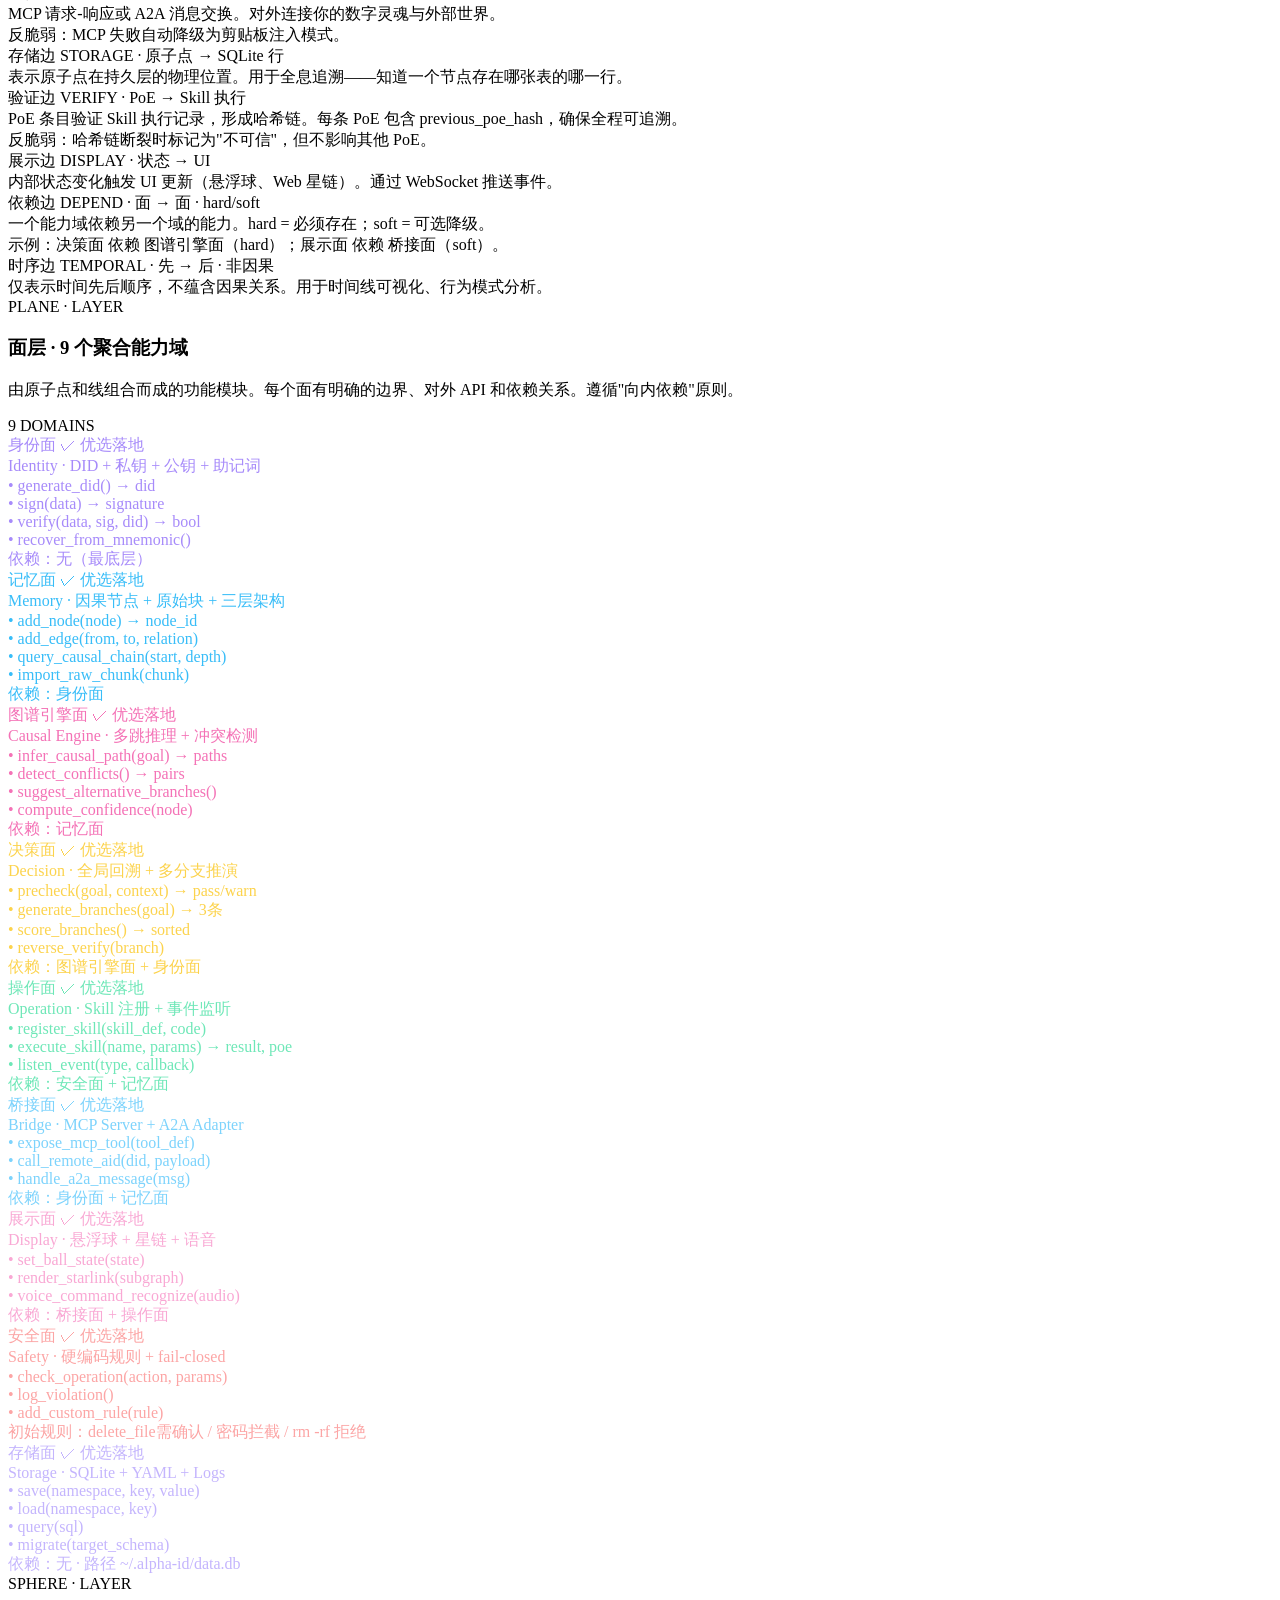
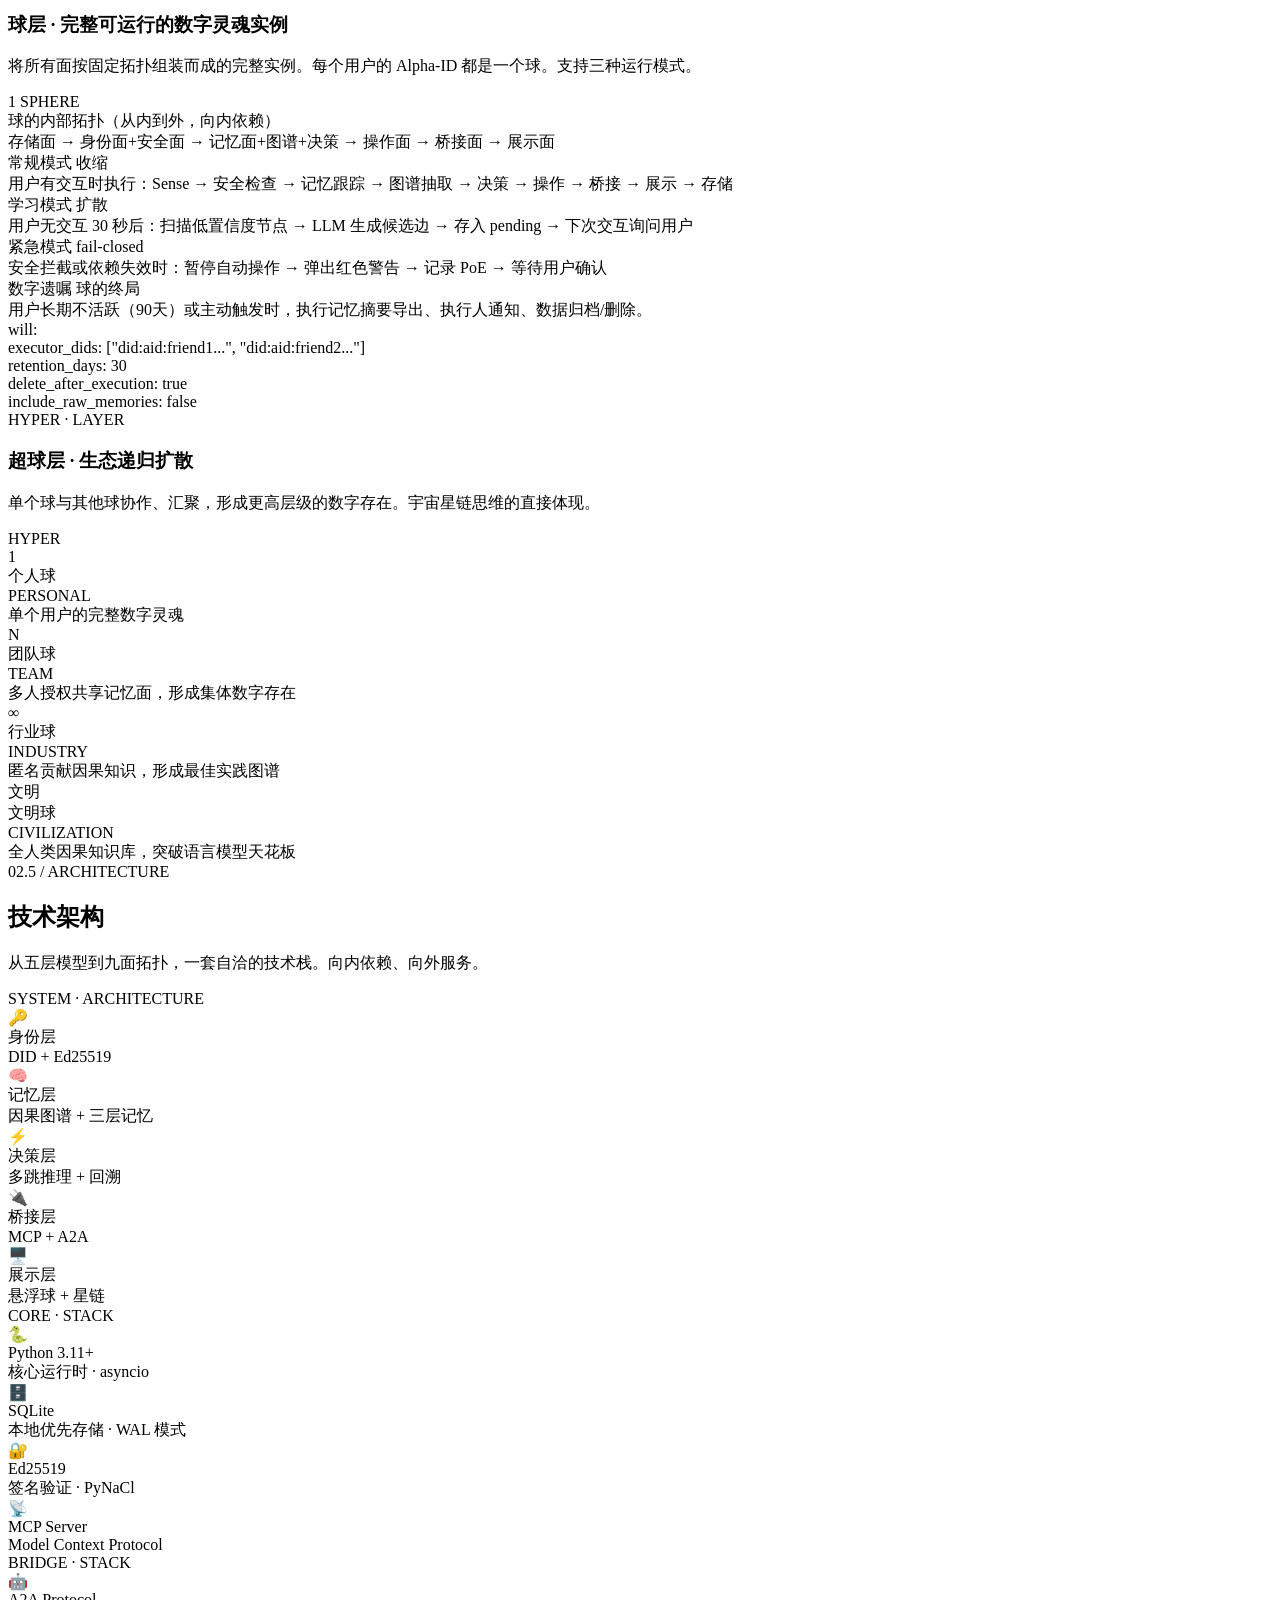
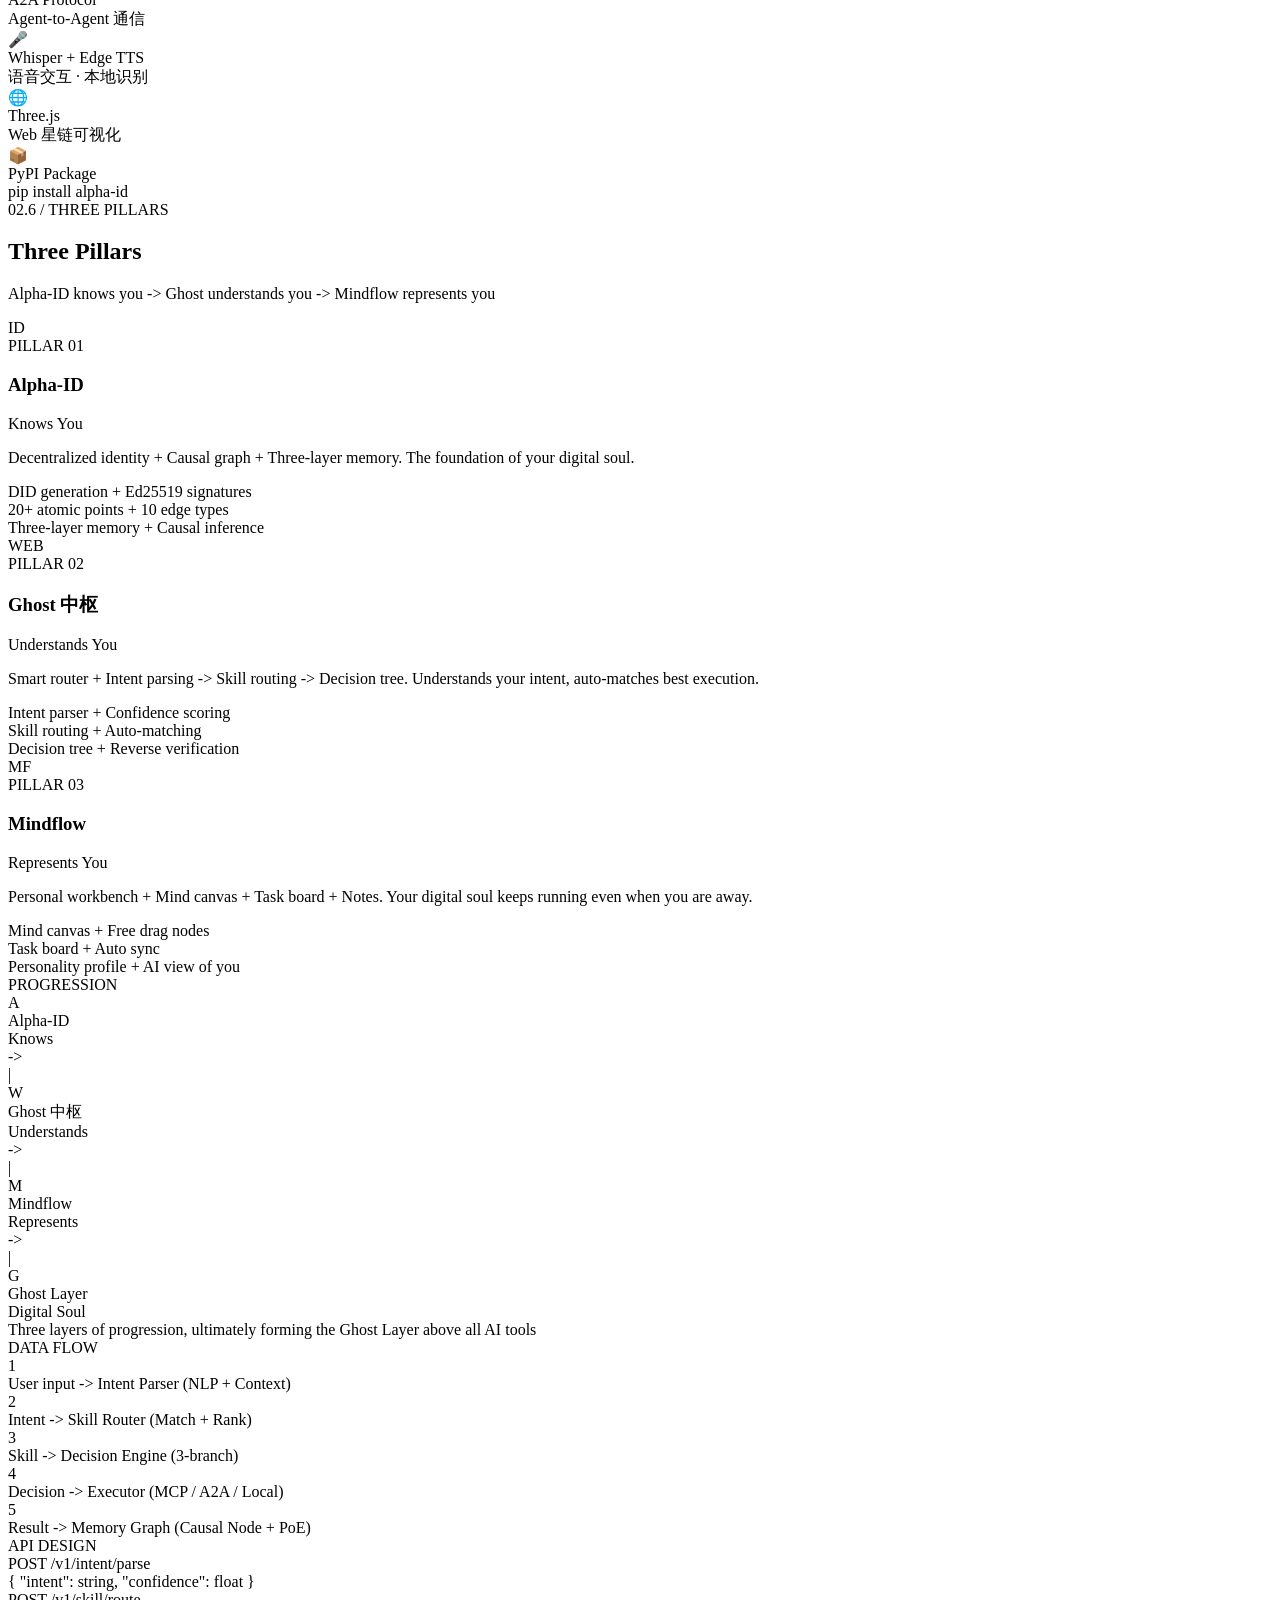
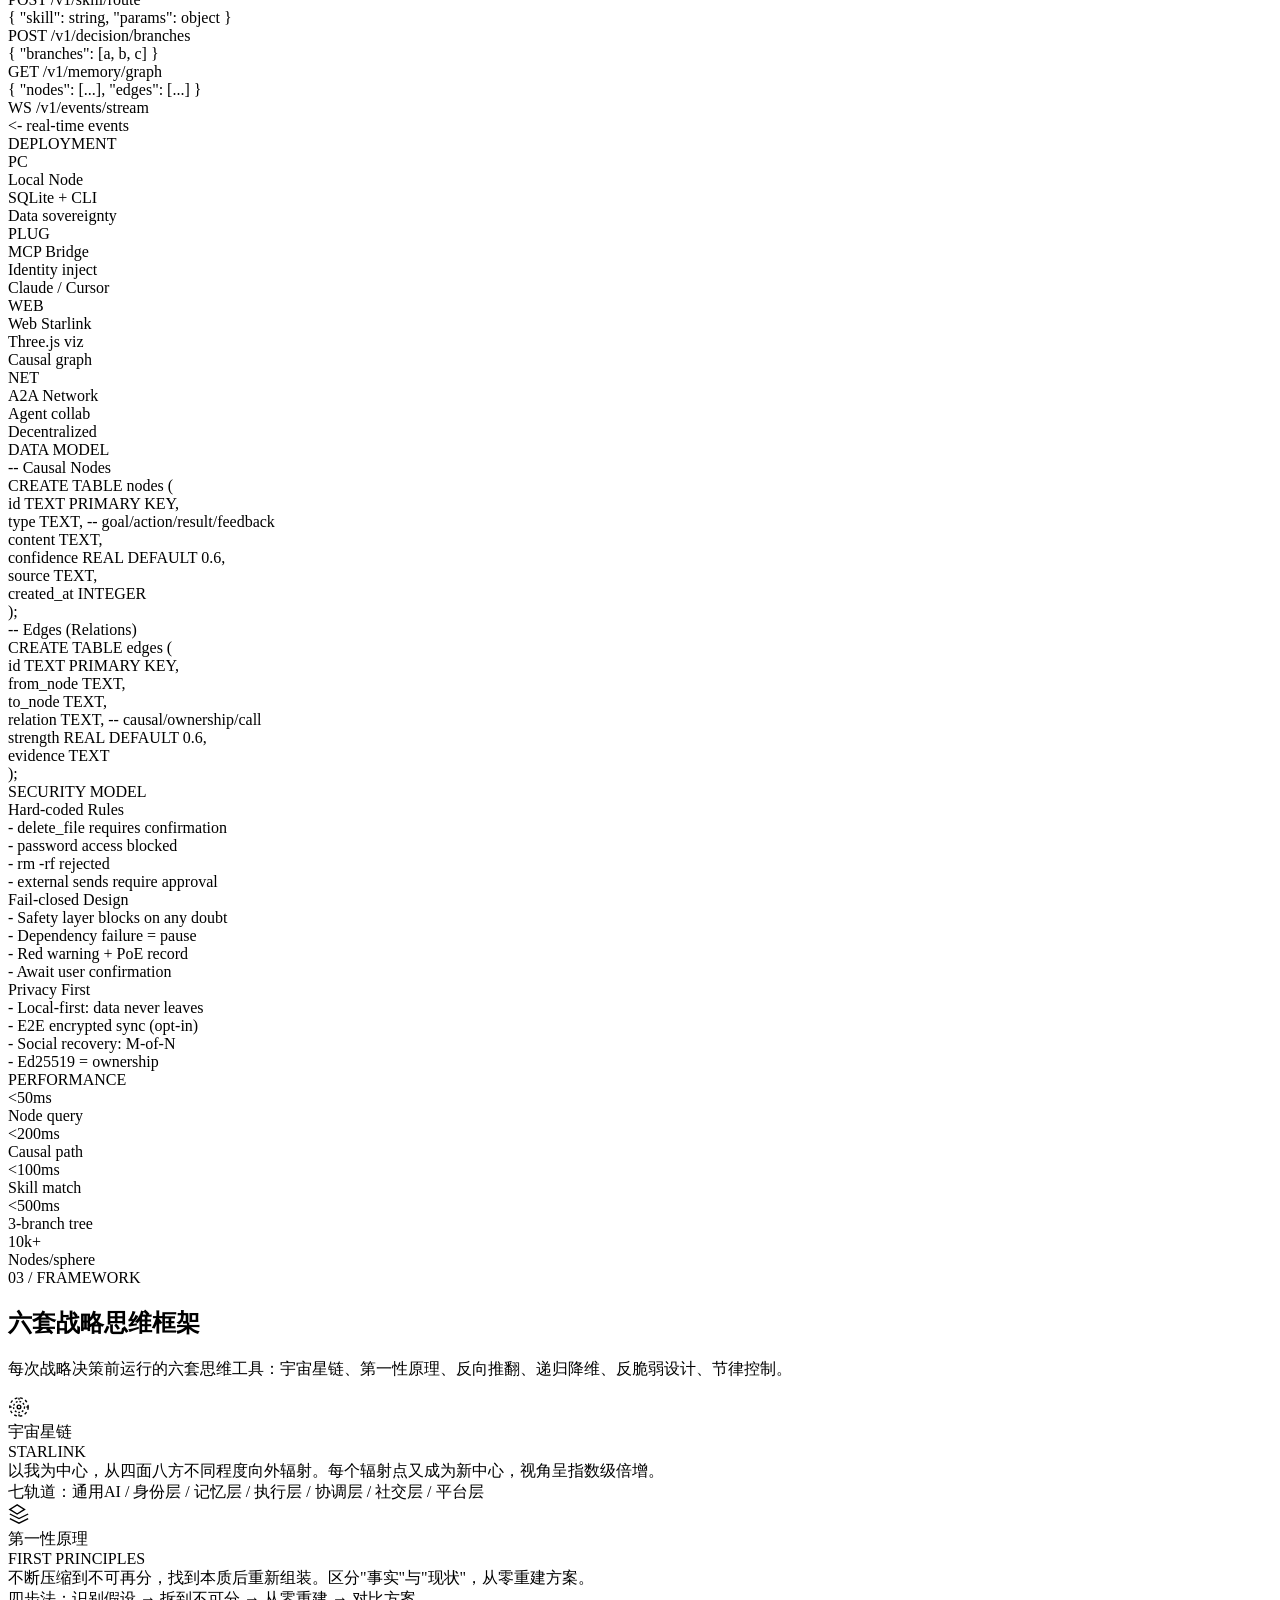
==== commit 0481a3a9: "feat(alphaid): fix event_bus docstring + _running init + OrchestratorEngine compatibility" ====
--- a/src/alpha_id/templates/ghost.html
+++ b/src/alpha_id/templates/ghost.html
@@ -13,7 +13,7 @@
 
 
 
-  <link rel=stylesheet href=ghost.css>
+  <link rel=stylesheet href=/static/ghost.css>
 </head>
 <body class="cosmic-bg text-slate-200 min-h-screen relative">
 
@@ -56,12 +56,9 @@
     </a>
 
     <div class="hidden lg:flex items-center gap-1 text-sm">
-      <a href="#vision" class="nav-pill group relative px-4 py-2.5 rounded-lg text-slate-300 min-w-[64px] text-center">愿景<span class="nav-underline"></span></a>
-      <a href="#concepts" class="nav-pill group relative px-4 py-2.5 rounded-lg text-slate-300 min-w-[64px] text-center">核心概念<span class="nav-underline"></span></a>
-      <a href="#architecture" class="nav-pill group relative px-4 py-2.5 rounded-lg text-slate-300 min-w-[64px] text-center">技术架构<span class="nav-underline"></span></a>
-      <a href="#framework" class="nav-pill group relative px-4 py-2.5 rounded-lg text-slate-300 min-w-[64px] text-center">方法论<span class="nav-underline"></span></a>
-      <a href="#execution" class="nav-pill group relative px-4 py-2.5 rounded-lg text-slate-300 min-w-[64px] text-center">执行计划<span class="nav-underline"></span></a>
-      <a href="#pillars" class="nav-pill group relative px-4 py-2.5 rounded-lg text-slate-300 min-w-[64px] text-center">能力<span class="nav-underline"></span></a>
+      <a href="#hero" onclick="showLayer('hero')" class="nav-pill group relative px-4 py-2.5 rounded-lg text-slate-300 min-w-[64px] text-center">展示<span class="nav-underline"></span></a>
+      <a href="#platform-operations" onclick="showLayer('platform-operations')" class="nav-pill group relative px-4 py-2.5 rounded-lg text-slate-300 min-w-[64px] text-center">操作<span class="nav-underline"></span></a>
+      <a href="#platform-ecosystem" onclick="showLayer('platform-ecosystem')" class="nav-pill group relative px-4 py-2.5 rounded-lg text-slate-300 min-w-[64px] text-center">生态<span class="nav-underline"></span></a>
     </div>
 
     <div class="flex items-center gap-2">
@@ -247,6 +244,64 @@
 
 <div class="glow-divider max-w-4xl mx-auto"></div>
 
+<!-- ============ 平台总览 · 三层模型 ============ -->
+<section id="platform-showcase" class="py-20 md:py-28 px-5 md:px-8">
+  <div class="max-w-7xl mx-auto">
+    <div class="text-center mb-16 reveal">
+      <div class="inline-flex items-center gap-2 mb-4">
+        <span class="chapter-num text-sm">PLATFORM · THREE LAYERS</span>
+        <span class="h-px w-12 bg-nebula-500/30"></span>
+      </div>
+      <h2 class="text-4xl md:text-5xl font-black text-white mb-4">Ghost <span class="text-gradient">Platform</span></h2>
+      <p class="text-slate-400 max-w-2xl mx-auto">从展示到操作再到生态，三层模型驱动你的数字灵魂完整运转。</p>
+    </div>
+
+    <div class="grid md:grid-cols-3 gap-6 reveal">
+      <!-- Layer 1: Showcase -->
+      <a href="#vision" class="glass rounded-3xl p-7 node group hover:border-nebula-500/30 transition block">
+        <div class="w-14 h-14 rounded-2xl bg-gradient-to-br from-nebula-500 to-purple-600 flex items-center justify-center text-2xl mb-5 shadow-lg shadow-nebula-500/30">展</div>
+        <div class="text-xs text-nebula-300 font-mono tracking-wider mb-2">LAYER 01 · SHOWCASE</div>
+        <h3 class="text-xl font-bold text-white mb-3 group-hover:text-nebula-300 transition">展示层</h3>
+        <p class="text-sm text-slate-400 mb-4">品牌、愿景、技术架构与方法论。Alpha-ID 的数字身份全景。</p>
+        <div class="space-y-1.5">
+          <div class="flex items-center gap-2 text-xs text-slate-500"><span class="w-1.5 h-1.5 rounded-full bg-nebula-400"></span>品牌与愿景</div>
+          <div class="flex items-center gap-2 text-xs text-slate-500"><span class="w-1.5 h-1.5 rounded-full bg-nebula-400"></span>技术架构</div>
+          <div class="flex items-center gap-2 text-xs text-slate-500"><span class="w-1.5 h-1.5 rounded-full bg-nebula-400"></span>六套思维框架</div>
+          <div class="flex items-center gap-2 text-xs text-slate-500"><span class="w-1.5 h-1.5 rounded-full bg-nebula-400"></span>90 天执行计划</div>
+        </div>
+      </a>
+
+      <!-- Layer 2: Operations -->
+      <a href="#platform-operations" class="glass rounded-3xl p-7 node group hover:border-cosmic-500/30 transition block">
+        <div class="w-14 h-14 rounded-2xl bg-gradient-to-br from-cosmic-500 to-blue-600 flex items-center justify-center text-2xl mb-5 shadow-lg shadow-cosmic-500/30">操</div>
+        <div class="text-xs text-cosmic-300 font-mono tracking-wider mb-2">LAYER 02 · OPERATIONS</div>
+        <h3 class="text-xl font-bold text-white mb-3 group-hover:text-cosmic-300 transition">操作层</h3>
+        <p class="text-sm text-slate-400 mb-4">电商、记忆、工作流与智能体。你的日常数字工作台。</p>
+        <div class="space-y-1.5">
+          <div class="flex items-center gap-2 text-xs text-slate-500"><span class="w-1.5 h-1.5 rounded-full bg-cosmic-400"></span>Ghost DS 看板</div>
+          <div class="flex items-center gap-2 text-xs text-slate-500"><span class="w-1.5 h-1.5 rounded-full bg-cosmic-400"></span>商品 / 订单管理</div>
+          <div class="flex items-center gap-2 text-xs text-slate-500"><span class="w-1.5 h-1.5 rounded-full bg-cosmic-400"></span>豆包记忆桥</div>
+          <div class="flex items-center gap-2 text-xs text-slate-500"><span class="w-1.5 h-1.5 rounded-full bg-cosmic-400"></span>Agent 工作流</div>
+        </div>
+      </a>
+
+      <!-- Layer 3: Ecosystem -->
+      <a href="#platform-ecosystem" class="glass rounded-3xl p-7 node group hover:border-amber-500/30 transition block">
+        <div class="w-14 h-14 rounded-2xl bg-gradient-to-br from-amber-500 to-orange-600 flex items-center justify-center text-2xl mb-5 shadow-lg shadow-amber-500/30">生</div>
+        <div class="text-xs text-amber-300 font-mono tracking-wider mb-2">LAYER 03 · ECOSYSTEM</div>
+        <h3 class="text-xl font-bold text-white mb-3 group-hover:text-amber-300 transition">生态层</h3>
+        <p class="text-sm text-slate-400 mb-4">Agent 网络、A2A 协议、技能市场。连接与协作。</p>
+        <div class="space-y-1.5">
+          <div class="flex items-center gap-2 text-xs text-slate-500"><span class="w-1.5 h-1.5 rounded-full bg-amber-400"></span>A2A 网络拓扑</div>
+          <div class="flex items-center gap-2 text-xs text-slate-500"><span class="w-1.5 h-1.5 rounded-full bg-amber-400"></span>Agent 注册与发现</div>
+          <div class="flex items-center gap-2 text-xs text-slate-500"><span class="w-1.5 h-1.5 rounded-full bg-amber-400"></span>Ghost 工作台</div>
+          <div class="flex items-center gap-2 text-xs text-slate-500"><span class="w-1.5 h-1.5 rounded-full bg-amber-400"></span>技能市场</div>
+        </div>
+      </a>
+    </div>
+  </div>
+</section>
+
 <!-- ============ 01 · 愿景与问题 ============ -->
 <section id="vision" class="py-20 md:py-28 px-5 md:px-8">
   <div class="max-w-7xl mx-auto">
@@ -1855,7 +1910,7 @@
 <div class="glow-divider max-w-4xl mx-auto"></div>
 
 <!-- ============ 05 · 生态演化 ============ -->
-<section id="framework" class="py-20 md:py-28 px-5 md:px-8">
+<section id="ecosystem" class="py-20 md:py-28 px-5 md:px-8">
   <div class="max-w-7xl mx-auto">
     <div class="text-center mb-16 reveal">
       <div class="inline-flex items-center gap-2 mb-4">
@@ -1981,31 +2036,25 @@
   </div>
 </div>
 
-<div class="flex" style="min-height:calc(100vh - 72px);">
-  <!-- Sidebar -->
+  <div class="flex" style="min-height:calc(100vh - 72px);">
+  <!-- Sidebar — A2A 生态区 -->
   <aside class="wb-sidebar">
     <nav class="flex-1 p-4 space-y-1">
-      <div class="text-[10px] text-slate-500 font-mono tracking-wider mb-3 px-3">功能模块</div>
-      <button class="w-full text-left px-3 py-2.5 rounded-lg text-sm text-white bg-nebula-500/15 border border-nebula-500/25 router-nav-btn active" data-route="intent">
-        <span class="inline-flex items-center gap-2"><span class="w-5 h-5 rounded bg-nebula-500/20 flex items-center justify-center text-xs">⚡</span>意图解析</span>
+      <div class="text-[10px] text-slate-500 font-mono tracking-wider mb-3 px-3">A2A 生态区</div>
+      <button class="w-full text-left px-3 py-2.5 rounded-lg text-sm text-white bg-nebula-500/15 border border-nebula-500/25 router-nav-btn active" data-route="dashboard">
+        <span class="inline-flex items-center gap-2"><span class="w-5 h-5 rounded bg-nebula-500/20 flex items-center justify-center text-xs">🏠</span>控制台</span>
       </button>
-      <button class="w-full text-left px-3 py-2.5 rounded-lg text-sm text-slate-400 hover:text-white hover:bg-white/5 transition router-nav-btn" data-route="routing">
-        <span class="inline-flex items-center gap-2"><span class="w-5 h-5 rounded bg-cosmic-500/20 flex items-center justify-center text-xs">🔀</span>Skill 路由</span>
+      <button class="w-full text-left px-3 py-2.5 rounded-lg text-sm text-slate-400 hover:text-white hover:bg-white/5 transition router-nav-btn" data-route="my-agents">
+        <span class="inline-flex items-center gap-2"><span class="w-5 h-5 rounded bg-emerald-500/20 flex items-center justify-center text-xs">🤖</span>我的 Agent</span>
       </button>
-      <button class="w-full text-left px-3 py-2.5 rounded-lg text-sm text-slate-400 hover:text-white hover:bg-white/5 transition router-nav-btn" data-route="decision">
-        <span class="inline-flex items-center gap-2"><span class="w-5 h-5 rounded bg-pink-500/20 flex items-center justify-center text-xs">🌳</span>决策树</span>
+      <button class="w-full text-left px-3 py-2.5 rounded-lg text-sm text-slate-400 hover:text-white hover:bg-white/5 transition router-nav-btn" data-route="a2a-network">
+        <span class="inline-flex items-center gap-2"><span class="w-5 h-5 rounded bg-purple-500/20 flex items-center justify-center text-xs">🌐</span>A2A 网络</span>
       </button>
       <button class="w-full text-left px-3 py-2.5 rounded-lg text-sm text-slate-400 hover:text-white hover:bg-white/5 transition router-nav-btn" data-route="memory">
-        <span class="inline-flex items-center gap-2"><span class="w-5 h-5 rounded bg-amber-500/20 flex items-center justify-center text-xs">🧠</span>记忆图谱</span>
-      </button>
-      <button class="w-full text-left px-3 py-2.5 rounded-lg text-sm text-slate-400 hover:text-white hover:bg-white/5 transition router-nav-btn" data-route="agents">
-        <span class="inline-flex items-center gap-2"><span class="w-5 h-5 rounded bg-emerald-500/20 flex items-center justify-center text-xs">🤖</span>Agent 广场</span>
+        <span class="inline-flex items-center gap-2"><span class="w-5 h-5 rounded bg-amber-500/20 flex items-center justify-center text-xs">🧠</span>记忆</span>
       </button>
       <button class="w-full text-left px-3 py-2.5 rounded-lg text-sm text-slate-400 hover:text-white hover:bg-white/5 transition router-nav-btn" data-route="doubao">
         <span class="inline-flex items-center gap-2"><span class="w-5 h-5 rounded bg-sky-500/20 flex items-center justify-center text-xs">💬</span>豆包记忆桥</span>
-      </button>
-            <button class="w-full text-left px-3 py-2.5 rounded-lg text-sm text-slate-400 hover:text-white hover:bg-white/5 transition router-nav-btn" data-route="graph">
-        <span class="inline-flex items-center gap-2"><span class="w-5 h-5 rounded bg-purple-500/20 flex items-center justify-center text-xs">🌌</span>记忆星云</span>
       </button>
       <div class="mt-6 text-[10px] text-slate-500 font-mono tracking-wider mb-3 px-3">系统</div>
       <button class="w-full text-left px-3 py-2.5 rounded-lg text-sm text-slate-400 hover:text-white hover:bg-white/5 transition router-nav-btn" data-route="logs">
@@ -2014,159 +2063,137 @@
       <button class="w-full text-left px-3 py-2.5 rounded-lg text-sm text-slate-400 hover:text-white hover:bg-white/5 transition router-nav-btn" data-route="settings">
         <span class="inline-flex items-center gap-2"><span class="w-5 h-5 rounded bg-slate-500/20 flex items-center justify-center text-xs">⚙️</span>设置</span>
       </button>
+      <div class="mt-4 px-3">
+        <button onclick="showMindflow()" class="w-full text-xs px-3 py-2 rounded-lg bg-pink-500/10 border border-pink-500/20 text-pink-300 hover:bg-pink-500/20 transition text-center">🎨 协作模式 →</button>
+      </div>
     </nav>
     <div class="p-4 border-t border-nebula-500/10">
       <div class="text-[10px] text-slate-500 font-mono mb-2">身份状态</div>
       <div class="flex items-center gap-2 text-xs text-nebula-300">
         <span class="w-2 h-2 rounded-full bg-emerald-400 animate-pulse"></span>
-        DID 已验证
+        <span id="sidebar-alpha-id">Alpha-ID</span>
       </div>
     </div>
   </aside>
 
   <!-- Main Content -->
   <div class="wb-content">
-    <!-- 意图解析面板 -->
-    <div id="route-intent" class="wb-route-panel">
-      <h2 class="text-2xl font-bold text-white mb-2">意图解析引擎</h2>
-      <p class="text-slate-400 text-sm mb-6">输入你的意图，路由器自动解析、匹配 Skill、生成执行方案。</p>
-
-      <div class="mb-8">
-        <div class="flex gap-3">
-          <input type="text" class="intent-input flex-1" id="intent-input" placeholder="输入你的意图，例如：帮我写一个 MCP Server 的 PoC" />
-          <button class="btn-primary px-6 py-3 rounded-xl text-white font-semibold text-sm whitespace-nowrap" onclick="parseIntent()">解析</button>
-        </div>
-      </div>
-
-            <!-- Quick stats -->
-      <div class="grid grid-cols-2 md:grid-cols-4 gap-4 mb-8">
+    <!-- 控制台：四层 Agent 总览 -->
+    <div id="route-dashboard" class="wb-route-panel active">
+      <h2 class="text-2xl font-bold text-white mb-2">控制台</h2>
+      <p class="text-slate-400 text-sm mb-6">A2A 生态状态总览 — 四层 Agent 运行状况</p>
+
+      <!-- 四层 Agent 卡片 -->
+      <div class="space-y-4 mb-8">
+        <div class="router-node">
+          <div class="flex items-center gap-3 mb-2">
+            <span class="w-3 h-3 rounded-full bg-emerald-400 animate-pulse"></span>
+            <span class="text-sm font-semibold text-white">总控 Agent</span>
+            <span class="tag tag-emerald text-[10px] font-mono" id="dash-controller-status">在线</span>
+          </div>
+          <div class="grid grid-cols-3 gap-3">
+            <div class="text-center p-2 rounded-lg bg-white/5">
+              <div class="text-lg font-bold text-white" id="dash-controller-id">Alpha-000</div>
+              <div class="text-[10px] text-slate-500">ID</div>
+            </div>
+            <div class="text-center p-2 rounded-lg bg-white/5">
+              <div class="text-lg font-bold text-emerald-300" id="dash-controller-tasks">-</div>
+              <div class="text-[10px] text-slate-500">当前任务</div>
+            </div>
+            <div class="text-center p-2 rounded-lg bg-white/5">
+              <div class="text-lg font-bold text-white" id="dash-controller-uptime">-</div>
+              <div class="text-[10px] text-slate-500">活跃度</div>
+            </div>
+          </div>
+        </div>
+
+        <div class="router-node">
+          <div class="flex items-center gap-3 mb-2">
+            <span class="w-3 h-3 rounded-full bg-sky-400"></span>
+            <span class="text-sm font-semibold text-white">个人私有 Agent</span>
+            <span class="tag tag-blue text-[10px] font-mono" id="dash-private-count">0 个</span>
+          </div>
+          <div id="dash-private-list" class="space-y-1.5">
+            <div class="text-xs text-slate-500 py-2">加载中...</div>
+          </div>
+        </div>
+
+        <div class="router-node">
+          <div class="flex items-center gap-3 mb-2">
+            <span class="w-3 h-3 rounded-full bg-purple-400"></span>
+            <span class="text-sm font-semibold text-white">平台公共 Agent</span>
+            <span class="tag tag-purple text-[10px] font-mono" id="dash-public-count">0 个</span>
+          </div>
+          <div id="dash-public-list" class="space-y-1.5">
+            <div class="text-xs text-slate-500 py-2">加载中...</div>
+          </div>
+        </div>
+
+        <div class="router-node">
+          <div class="flex items-center gap-3 mb-2">
+            <span class="w-3 h-3 rounded-full bg-amber-400"></span>
+            <span class="text-sm font-semibold text-white">商用 Agent</span>
+            <span class="tag tag-amber text-[10px] font-mono" id="dash-commercial-status">按需调用</span>
+          </div>
+          <div id="dash-commercial-list" class="space-y-1.5">
+            <div class="text-xs text-slate-500 py-2">暂无商用 Agent</div>
+          </div>
+        </div>
+      </div>
+
+      <!-- 快速统计 -->
+      <div class="grid grid-cols-2 md:grid-cols-4 gap-4">
         <div class="router-node text-center">
-          <div class="text-2xl font-black text-gradient" id="stats-total-users">-</div>
-          <div class="text-[10px] text-slate-500 font-mono">Total Users</div>
+          <div class="text-2xl font-black text-gradient" id="dash-total-agents">-</div>
+          <div class="text-[10px] text-slate-500 font-mono">Total Agents</div>
         </div>
         <div class="router-node text-center">
-          <div class="text-2xl font-black text-gradient" id="stats-active-users">-</div>
-          <div class="text-[10px] text-slate-500 font-mono">Active Users</div>
+          <div class="text-2xl font-black text-gradient" id="dash-total-skills">-</div>
+          <div class="text-[10px] text-slate-500 font-mono">Skills</div>
         </div>
         <div class="router-node text-center">
-          <div class="text-2xl font-black text-gradient" id="stats-memories">-</div>
-          <div class="text-[10px] text-slate-500 font-mono">Memories</div>
+          <div class="text-2xl font-black text-gradient" id="dash-audit-count">-</div>
+          <div class="text-[10px] text-slate-500 font-mono">Audit Records</div>
         </div>
         <div class="router-node text-center">
-          <div class="text-2xl font-black text-gradient" id="stats-health">-</div>
+          <div class="text-2xl font-black text-gradient" id="dash-system-health">-</div>
           <div class="text-[10px] text-slate-500 font-mono">System</div>
         </div>
       </div>
-
-<!-- 解析结果 -->
-      <div id="intent-result" class="hidden space-y-4">
-        <div class="router-node active">
-          <div class="flex items-center gap-2 mb-3">
-            <span class="tag tag-blue font-mono">意图识别</span>
-            <span class="text-xs text-slate-500 font-mono">confidence: 0.94</span>
-          </div>
-          <div class="text-sm text-slate-300" id="parsed-intent-text">构建 MCP Server 概念验证</div>
-        </div>
-
-        <div class="router-node">
-          <div class="flex items-center gap-2 mb-3">
-            <span class="tag tag-emerald font-mono">匹配 Skill</span>
-            <span class="text-xs text-slate-500 font-mono">3 candidates</span>
-          </div>
-          <div class="space-y-2" id="skill-candidates">
-            <div class="flex items-center justify-between p-3 rounded-lg bg-white/5">
-              <div>
-                <div class="text-sm text-white font-medium">code_generate</div>
-                <div class="text-xs text-slate-500">生成 MCP Server Python 代码</div>
-              </div>
-              <span class="tag tag-emerald text-[10px]">0.92</span>
-            </div>
-            <div class="flex items-center justify-between p-3 rounded-lg bg-white/5">
-              <div>
-                <div class="text-sm text-white font-medium">doc_search</div>
-                <div class="text-xs text-slate-500">搜索 MCP 官方文档</div>
-              </div>
-              <span class="tag tag-blue text-[10px]">0.78</span>
-            </div>
-            <div class="flex items-center justify-between p-3 rounded-lg bg-white/5">
-              <div>
-                <div class="text-sm text-white font-medium">test_runner</div>
-                <div class="text-xs text-slate-500">运行测试验证</div>
-              </div>
-              <span class="tag tag-slate text-[10px]">0.65</span>
-            </div>
-          </div>
-        </div>
-
-        <div class="router-node">
-          <div class="flex items-center gap-2 mb-3">
-            <span class="tag tag-amber font-mono">决策树</span>
-            <span class="text-xs text-slate-500 font-mono">3 branches</span>
-          </div>
-          <div class="grid md:grid-cols-3 gap-3" id="decision-branches">
-            <div class="p-4 rounded-xl bg-emerald-500/5 border border-emerald-500/20">
-              <div class="text-xs text-emerald-300 font-mono mb-2">方案 A · 推荐</div>
-              <div class="text-sm text-white font-medium">FastMCP 框架</div>
-              <div class="text-xs text-slate-500 mt-1">Python · 200行 · 30min</div>
-            </div>
-            <div class="p-4 rounded-xl bg-white/5 border border-white/10">
-              <div class="text-xs text-slate-400 font-mono mb-2">方案 B</div>
-              <div class="text-sm text-white font-medium">官方 SDK</div>
-              <div class="text-xs text-slate-500 mt-1">TypeScript · 350行 · 45min</div>
-            </div>
-            <div class="p-4 rounded-xl bg-white/5 border border-white/10">
-              <div class="text-xs text-slate-400 font-mono mb-2">方案 C</div>
-              <div class="text-sm text-white font-medium">手写协议</div>
-              <div class="text-xs text-slate-500 mt-1">Python · 500行 · 90min</div>
-            </div>
-          </div>
-        </div>
-      </div>
-
-      <!-- 默认提示 -->
-      <div id="intent-placeholder" class="text-center py-16">
-        <div class="text-5xl mb-4 opacity-50">⚡</div>
-        <div class="text-slate-400 text-sm">输入意图，开始智能路由</div>
-      </div>
-    </div>
-
-    <!-- 其他路由面板（隐藏） -->
-    <div id="route-routing" class="wb-route-panel hidden">
-      <h2 class="text-2xl font-bold text-white mb-2">Skill 路由</h2>
-      <p class="text-slate-400 text-sm mb-6">管理已注册的技能和路由规则。</p>
-      <div class="space-y-3">
-        <div class="router-node">
-          <div class="flex items-center justify-between">
-            <div class="text-sm text-white">已注册 Skill</div>
-            <span class="tag tag-emerald font-mono">7 active</span>
-          </div>
-        </div>
-        <div class="router-node">
-          <div class="flex items-center justify-between">
-            <div class="text-sm text-white">路由命中率</div>
-            <span class="tag tag-blue font-mono">94.2%</span>
-          </div>
-        </div>
-        <div class="router-node">
-          <div class="flex items-center justify-between">
-            <div class="text-sm text-white">平均响应</div>
-            <span class="tag tag-amber font-mono">1.3s</span>
-          </div>
-        </div>
-      </div>
-    </div>
-
-    <div id="route-decision" class="wb-route-panel hidden">
-      <h2 class="text-2xl font-bold text-white mb-2">决策树</h2>
-      <p class="text-slate-400 text-sm mb-6">可视化的多分支决策推演。</p>
-      <div class="router-node">
-        <div class="text-sm text-slate-300">决策引擎已就绪。输入意图后自动生成 3 条推演分支，支持反向验证和置信度评分。</div>
-      </div>
-    </div>
-
+    </div>
+
+    <!-- 我的 Agent 管理页 -->
+    <div id="route-my-agents" class="wb-route-panel hidden">
+      <h2 class="text-2xl font-bold text-white mb-2">我的 Agent</h2>
+      <p class="text-slate-400 text-sm mb-6">查看、启动、休眠你的个人 Agent 集群。</p>
+      <div id="my-agents-content" class="space-y-3">
+        <div class="text-center text-slate-500 py-8">加载中...</div>
+      </div>
+    </div>
+
+    <!-- A2A 网络拓扑页 -->
+    <div id="route-a2a-network" class="wb-route-panel hidden">
+      <div class="flex items-center justify-between mb-6">
+        <div>
+          <h2 class="text-2xl font-bold text-white">🌐 A2A 网络拓扑</h2>
+          <p class="text-slate-400 text-sm">Agent 协作关系图 — 节点 = Agent，连线 = 通信关系</p>
+        </div>
+        <div class="text-xs text-slate-500" id="topology-stats"></div>
+      </div>
+      <div class="router-node" style="height:500px;position:relative;overflow:hidden;">
+        <svg id="topology-svg" width="100%" height="100%"></svg>
+      </div>
+      <div id="topology-detail" class="router-node hidden mt-4">
+        <h3 class="text-sm font-medium text-white mb-2" id="topology-detail-title"></h3>
+        <p class="text-sm text-slate-300" id="topology-detail-content"></p>
+        <div class="text-xs text-slate-500 mt-2" id="topology-detail-meta"></div>
+      </div>
+    </div>
+
+    <!-- 记忆面板 -->
     <div id="route-memory" class="wb-route-panel hidden">
-      <h2 class="text-2xl font-bold text-white mb-2">记忆图谱</h2>
-      <p class="text-slate-400 text-sm mb-6">你的因果节点和三层记忆。</p>
+      <h2 class="text-2xl font-bold text-white mb-2">记忆</h2>
+      <p class="text-slate-400 text-sm mb-6">双链记忆总览 — 私有链 + 知识链。</p>
       <div class="grid md:grid-cols-3 gap-4">
         <div class="router-node text-center">
           <div class="text-3xl font-black text-gradient mb-1" id="mem-total">-</div>
@@ -2180,14 +2207,6 @@
           <div class="text-3xl font-black text-gradient mb-1" id="mem-knowledge">-</div>
           <div class="text-xs text-slate-500">知识链</div>
         </div>
-      </div>
-    </div>
-
-    <div id="route-agents" class="wb-route-panel hidden">
-      <h2 class="text-2xl font-bold text-white mb-2">Agent 广场</h2>
-      <p class="text-slate-400 text-sm mb-6">与其他 Agent 协作，无需平台中介。</p>
-      <div class="router-node">
-        <div class="text-sm text-slate-300">A2A 协议已启用。你的 Agent 可以与其他 Agent 直接通信、协作、共享因果知识。</div>
       </div>
     </div>
 
@@ -2199,7 +2218,7 @@
         </div>
         <div class="flex gap-2">
           <button onclick="window.open('https://www.doubao.com','_blank')" class="px-4 py-2 bg-sky-500/20 text-sky-300 rounded-lg text-sm hover:bg-sky-500/30 transition border border-sky-500/30">└─ 豆包</button>
-          <button onclick="window.open('http://localhost:2002','_blank')" class="px-4 py-2 bg-purple-500/20 text-purple-300 rounded-lg text-sm hover:bg-purple-500/30 transition border border-purple-500/30">🤖 Nebula</button>
+          <button onclick="window.open(CONFIG.nebula,'_blank')" class="px-4 py-2 bg-purple-500/20 text-purple-300 rounded-lg text-sm hover:bg-purple-500/30 transition border border-purple-500/30">🤖 Nebula</button>
         </div>
       </div>
       <div class="grid grid-cols-1 md:grid-cols-4 gap-4 mb-6">
@@ -2251,13 +2270,13 @@
           </button>
         </div>
         <div id="doubao-iframe" class="hidden rounded-lg overflow-hidden border border-white/10 bg-white/5">
-          <iframe src="http://localhost:18080/v1/doubao" width="100%" height="500" frameborder="0" class="rounded-lg"></iframe>
-        </div>
-      </div>
-
-    </div>
-
-    <div id="route-graph"id="route-graph" class="wb-route-panel hidden">
+          <iframe src="" id="doubao-iframe-src" width="100%" height="500" frameborder="0" class="rounded-lg"></iframe>
+        </div>
+      </div>
+
+    </div>
+
+    <div id="route-graph" class="wb-route-panel hidden">
       <div class="flex items-center justify-between mb-6">
         <div>
           <h2 class="text-2xl font-bold text-white">🌌 记忆星云</h2>
@@ -2440,6 +2459,168 @@
 
 </main>
 
+<div class="glow-divider max-w-4xl mx-auto"></div>
+
+<!-- ============ 02 · 操作层 · Ghost DS ============ -->
+<section id="platform-operations" class="py-20 md:py-28 px-5 md:px-8">
+  <div class="max-w-7xl mx-auto">
+    <div class="text-center mb-16 reveal">
+      <div class="inline-flex items-center gap-2 mb-4">
+        <span class="chapter-num text-sm">LAYER 02 · OPERATIONS</span>
+        <span class="h-px w-12 bg-cosmic-500/30"></span>
+      </div>
+      <h2 class="text-4xl md:text-5xl font-black text-white mb-4">操作层 · <span class="text-gradient">Ghost DS</span></h2>
+      <p class="text-slate-400 max-w-2xl mx-auto">你的数字工作台。电商运营、记忆管理、Agent 协作 —— 一站式操作入口。</p>
+    </div>
+
+    <!--
+      服务地址说明：
+      - A2A 接口：同源相对路径（由 Alpha-ID :8000 直接提供）
+      - Ghost DS：开发环境默认 localhost:3000，生产环境请修改为实际域名
+      - Ghost Workbench：同源相对路径 /workbench/workbench.html
+    -->
+    <div class="grid md:grid-cols-2 lg:grid-cols-3 gap-5 reveal">
+      <a href="http://localhost:3000/dashboard" target="_blank" rel="noopener" class="glass rounded-3xl p-6 node group hover:border-cosmic-500/30 transition block">
+        <div class="flex items-center gap-3 mb-4">
+          <div class="w-10 h-10 rounded-xl bg-cosmic-500/15 border border-cosmic-500/30 flex items-center justify-center text-lg">📊</div>
+          <div>
+            <div class="text-sm font-bold text-white group-hover:text-cosmic-300 transition">电商看板</div>
+            <div class="text-[10px] text-slate-500 font-mono">DASHBOARD</div>
+          </div>
+        </div>
+        <p class="text-xs text-slate-400">销售概览、趋势分析、核心指标实时监控。</p>
+      </a>
+
+      <a href="http://localhost:3000/products" target="_blank" rel="noopener" class="glass rounded-3xl p-6 node group hover:border-cosmic-500/30 transition block">
+        <div class="flex items-center gap-3 mb-4">
+          <div class="w-10 h-10 rounded-xl bg-cosmic-500/15 border border-cosmic-500/30 flex items-center justify-center text-lg">⬚</div>
+          <div>
+            <div class="text-sm font-bold text-white group-hover:text-cosmic-300 transition">商品管理</div>
+            <div class="text-[10px] text-slate-500 font-mono">PRODUCTS</div>
+          </div>
+        </div>
+        <p class="text-xs text-slate-400">商品上下架、库存管理、价格策略。</p>
+      </a>
+
+      <a href="http://localhost:3000/orders" target="_blank" rel="noopener" class="glass rounded-3xl p-6 node group hover:border-cosmic-500/30 transition block">
+        <div class="flex items-center gap-3 mb-4">
+          <div class="w-10 h-10 rounded-xl bg-cosmic-500/15 border border-cosmic-500/30 flex items-center justify-center text-lg">☰</div>
+          <div>
+            <div class="text-sm font-bold text-white group-hover:text-cosmic-300 transition">订单管理</div>
+            <div class="text-[10px] text-slate-500 font-mono">ORDERS</div>
+          </div>
+        </div>
+        <p class="text-xs text-slate-400">订单查询、状态追踪、退款处理。</p>
+      </a>
+
+      <a href="http://localhost:3000/memory" target="_blank" rel="noopener" class="glass rounded-3xl p-6 node group hover:border-cosmic-500/30 transition block">
+        <div class="flex items-center gap-3 mb-4">
+          <div class="w-10 h-10 rounded-xl bg-sky-500/15 border border-sky-500/30 flex items-center justify-center text-lg">💬</div>
+          <div>
+            <div class="text-sm font-bold text-white group-hover:text-sky-300 transition">豆包记忆桥</div>
+            <div class="text-[10px] text-slate-500 font-mono">MEMORY</div>
+          </div>
+        </div>
+        <p class="text-xs text-slate-400">豆包对话自动同步到 Ghost 知识链，跨平台记忆互通。</p>
+      </a>
+
+      <a href="http://localhost:3000/settings" target="_blank" rel="noopener" class="glass rounded-3xl p-6 node group hover:border-cosmic-500/30 transition block">
+        <div class="flex items-center gap-3 mb-4">
+          <div class="w-10 h-10 rounded-xl bg-cosmic-500/15 border border-cosmic-500/30 flex items-center justify-center text-lg">⚙</div>
+          <div>
+            <div class="text-sm font-bold text-white group-hover:text-cosmic-300 transition">店铺设置</div>
+            <div class="text-[10px] text-slate-500 font-mono">SETTINGS</div>
+          </div>
+        </div>
+        <p class="text-xs text-slate-400">ShopLazza 店铺配置、Webhook 管理、同步设置。</p>
+      </a>
+
+      <a href="http://localhost:8080/ecosystem" target="_blank" rel="noopener" class="glass rounded-3xl p-6 node group hover:border-amber-500/30 transition block">
+        <div class="flex items-center gap-3 mb-4">
+          <div class="w-10 h-10 rounded-xl bg-amber-500/15 border border-amber-500/30 flex items-center justify-center text-lg">🕸</div>
+          <div>
+            <div class="text-sm font-bold text-white group-hover:text-amber-300 transition">Agent 网络</div>
+            <div class="text-[10px] text-slate-500 font-mono">ECOSYSTEM</div>
+          </div>
+        </div>
+        <p class="text-xs text-slate-400">Agent 注册、发现、A2A 通信与协作网络。</p>
+      </a>
+    </div>
+
+    <div class="text-center mt-10 reveal">
+      <a href="http://localhost:3000/" target="_blank" rel="noopener" class="inline-flex items-center gap-2 text-sm text-cosmic-400 hover:text-cosmic-300 transition">
+        <svg class="w-4 h-4" fill="none" stroke="currentColor" viewBox="0 0 24 24"><path stroke-linecap="round" stroke-linejoin="round" stroke-width="2" d="M13 7l5 5m0 0l-5 5m5-5H6"/></svg>
+        打开 Ghost DS 操作台
+      </a>
+    </div>
+  </div>
+</section>
+
+<div class="glow-divider max-w-4xl mx-auto"></div>
+
+<!-- ============ 03 · 生态层 ============ -->
+<section id="platform-ecosystem" class="py-20 md:py-28 px-5 md:px-8">
+  <div class="max-w-7xl mx-auto">
+    <div class="text-center mb-16 reveal">
+      <div class="inline-flex items-center gap-2 mb-4">
+        <span class="chapter-num text-sm">LAYER 03 · ECOSYSTEM</span>
+        <span class="h-px w-12 bg-amber-500/30"></span>
+      </div>
+      <h2 class="text-4xl md:text-5xl font-black text-white mb-4">生态层 · <span class="text-gradient">Agent Network</span></h2>
+      <p class="text-slate-400 max-w-2xl mx-auto">A2A 协议驱动的 Agent 协作网络。注册、发现、调用 —— 去中心化智能体生态。</p>
+    </div>
+
+    <div class="grid md:grid-cols-2 lg:grid-cols-4 gap-5 reveal">
+      <a href="/api/v1/a2a/discover" target="_blank" class="glass rounded-3xl p-6 node group hover:border-amber-500/30 transition block text-center">
+        <div class="w-12 h-12 mx-auto rounded-2xl bg-amber-500/15 border border-amber-500/30 flex items-center justify-center text-xl mb-4">🔍</div>
+        <div class="text-sm font-bold text-white mb-1 group-hover:text-amber-300 transition">Agent 发现</div>
+        <div class="text-[10px] text-slate-500 font-mono mb-3">DISCOVER</div>
+        <p class="text-xs text-slate-400">浏览已注册的 Agent 卡片，按能力域搜索。</p>
+      </a>
+
+      <a href="/api/v1/a2a/agents" target="_blank" class="glass rounded-3xl p-6 node group hover:border-amber-500/30 transition block text-center">
+        <div class="w-12 h-12 mx-auto rounded-2xl bg-amber-500/15 border border-amber-500/30 flex items-center justify-center text-xl mb-4">📋</div>
+        <div class="text-sm font-bold text-white mb-1 group-hover:text-amber-300 transition">Agent 列表</div>
+        <div class="text-[10px] text-slate-500 font-mono mb-3">REGISTRY</div>
+        <p class="text-xs text-slate-400">查看所有注册 Agent 的详细信息与状态。</p>
+      </a>
+
+      <a href="/api/v1/a2a/skills" target="_blank" class="glass rounded-3xl p-6 node group hover:border-amber-500/30 transition block text-center">
+        <div class="w-12 h-12 mx-auto rounded-2xl bg-amber-500/15 border border-amber-500/30 flex items-center justify-center text-xl mb-4">🛠</div>
+        <div class="text-sm font-bold text-white mb-1 group-hover:text-amber-300 transition">技能市场</div>
+        <div class="text-[10px] text-slate-500 font-mono mb-3">SKILLS</div>
+        <p class="text-xs text-slate-400">浏览可用的 A2A 技能，跨 Agent 调用。</p>
+      </a>
+
+      <a href="/api/v1/a2a/audit" target="_blank" class="glass rounded-3xl p-6 node group hover:border-amber-500/30 transition block text-center">
+        <div class="w-12 h-12 mx-auto rounded-2xl bg-amber-500/15 border border-amber-500/30 flex items-center justify-center text-xl mb-4">📊</div>
+        <div class="text-sm font-bold text-white mb-1 group-hover:text-amber-300 transition">审计日志</div>
+        <div class="text-[10px] text-slate-500 font-mono mb-3">AUDIT</div>
+        <p class="text-xs text-slate-400">A2A 调用审计记录，可追溯、可验证。</p>
+      </a>
+    </div>
+
+    <!-- Protocol Info -->
+    <div class="glass rounded-3xl p-8 mt-10 reveal">
+      <div class="text-xs text-amber-300 font-mono tracking-wider mb-4">A2A · PROTOCOL</div>
+      <div class="grid md:grid-cols-3 gap-6">
+        <div>
+          <div class="text-sm font-bold text-white mb-2">Ed25519 签名</div>
+          <p class="text-xs text-slate-400">每条 A2A 消息都经过 Ed25519 签名验证，确保 Agent 身份真实可信。</p>
+        </div>
+        <div>
+          <div class="text-sm font-bold text-white mb-2">PoE 可验证执行</div>
+          <p class="text-xs text-slate-400">Proof of Execution 记录每次调用的完整证据链，可审计、可追溯。</p>
+        </div>
+        <div>
+          <div class="text-sm font-bold text-white mb-2">去中心化注册</div>
+          <p class="text-xs text-slate-400">Agent 自主注册到网络，无需中心化授权。TTL 心跳保持活跃。</p>
+        </div>
+      </div>
+    </div>
+  </div>
+</section>
+
 <!-- ============ 注册/登录流程模态框 ============ -->
 <div class="reg-overlay" id="reg-modal">
   <div class="reg-modal">
@@ -2509,7 +2690,7 @@
   </div>
 </div>
 <!-- 滚动显现脚本 -->
-<script src=ghost.js></script>
+<script src=/static/ghost.js></script>
 
 </body>
 </html>
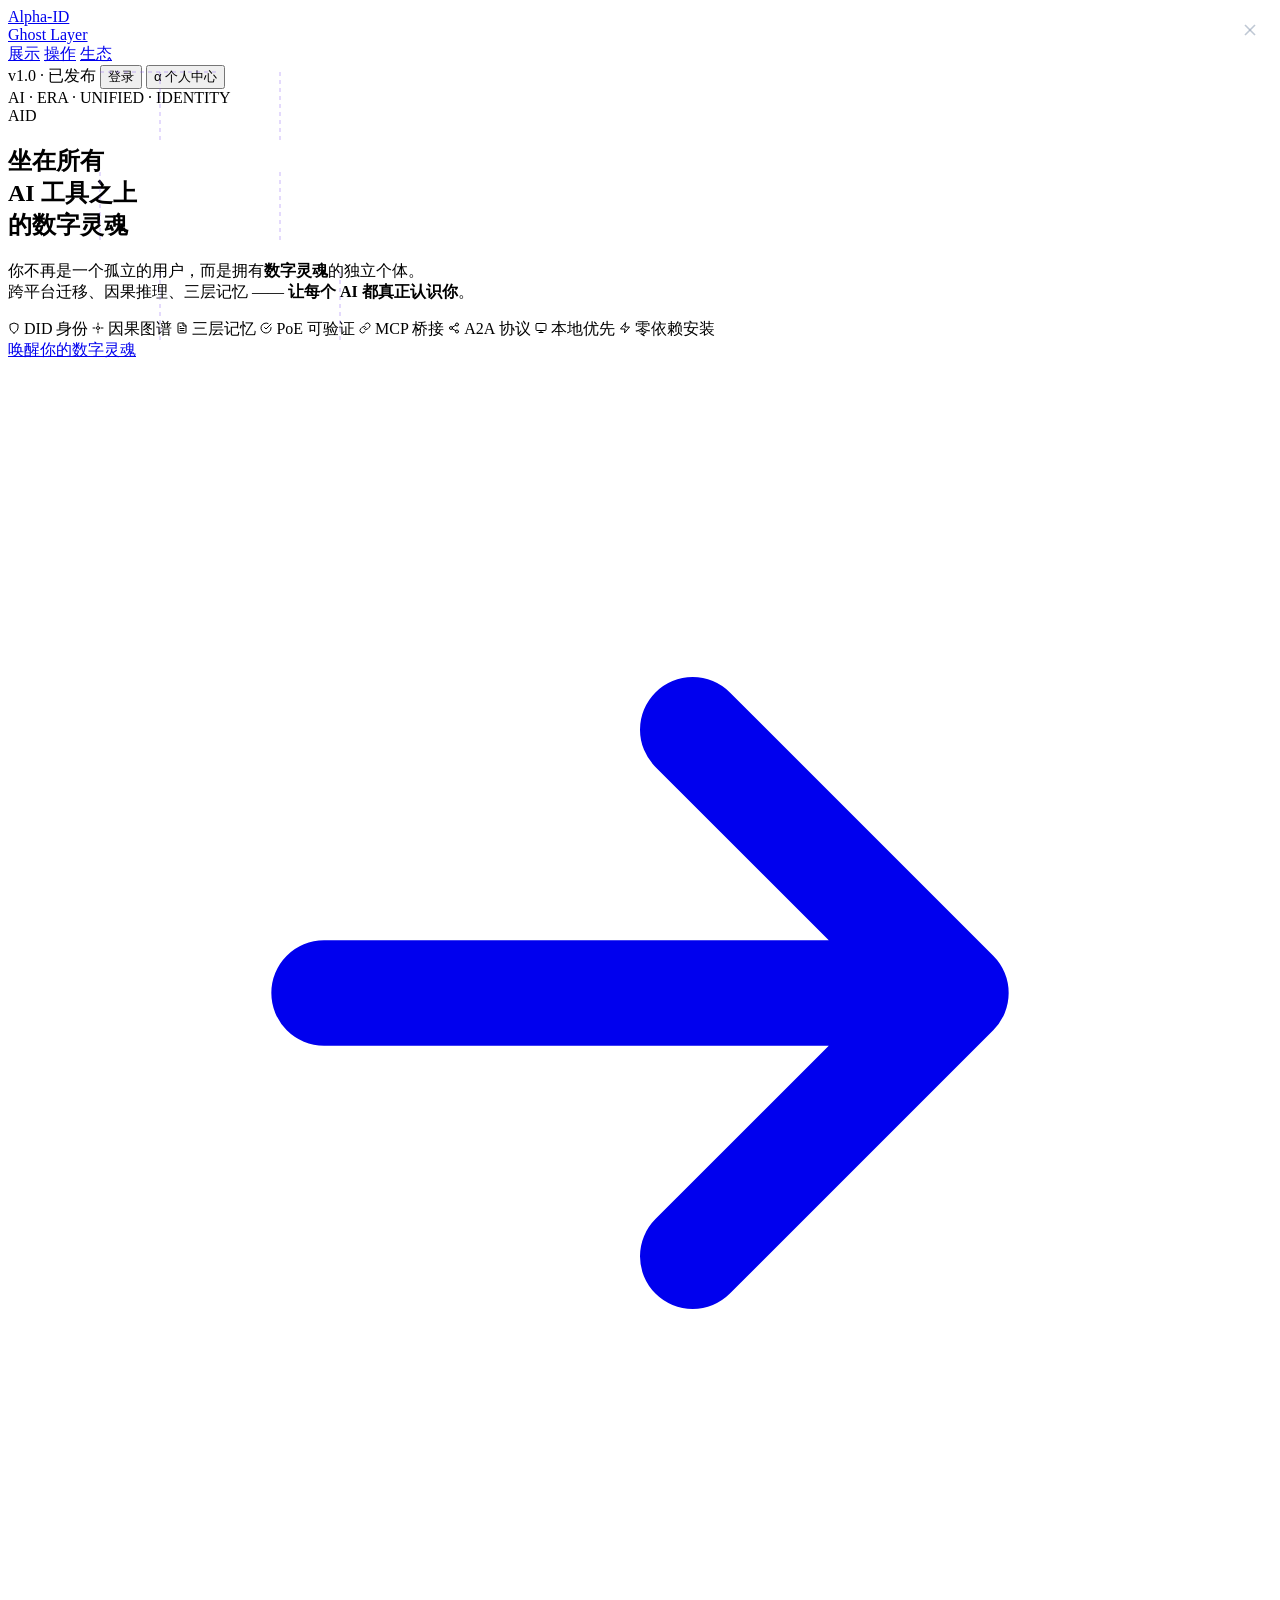
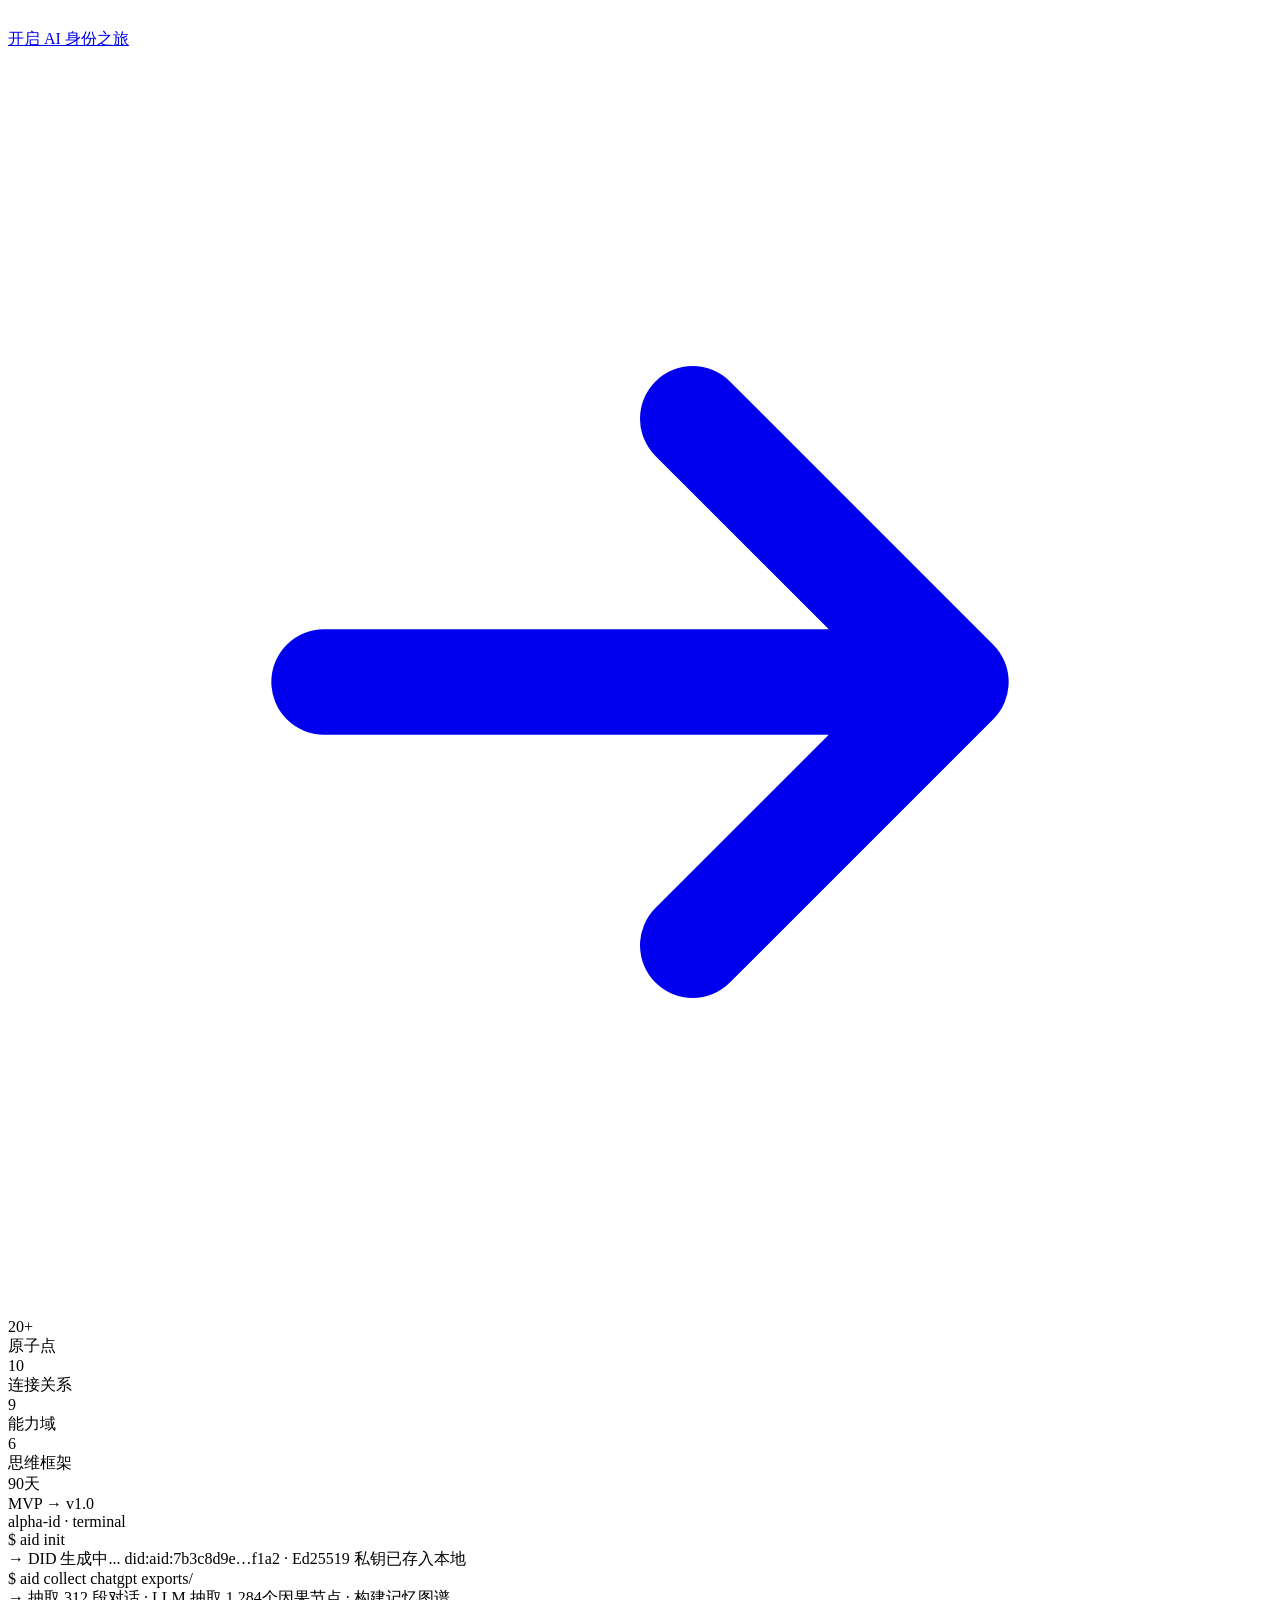
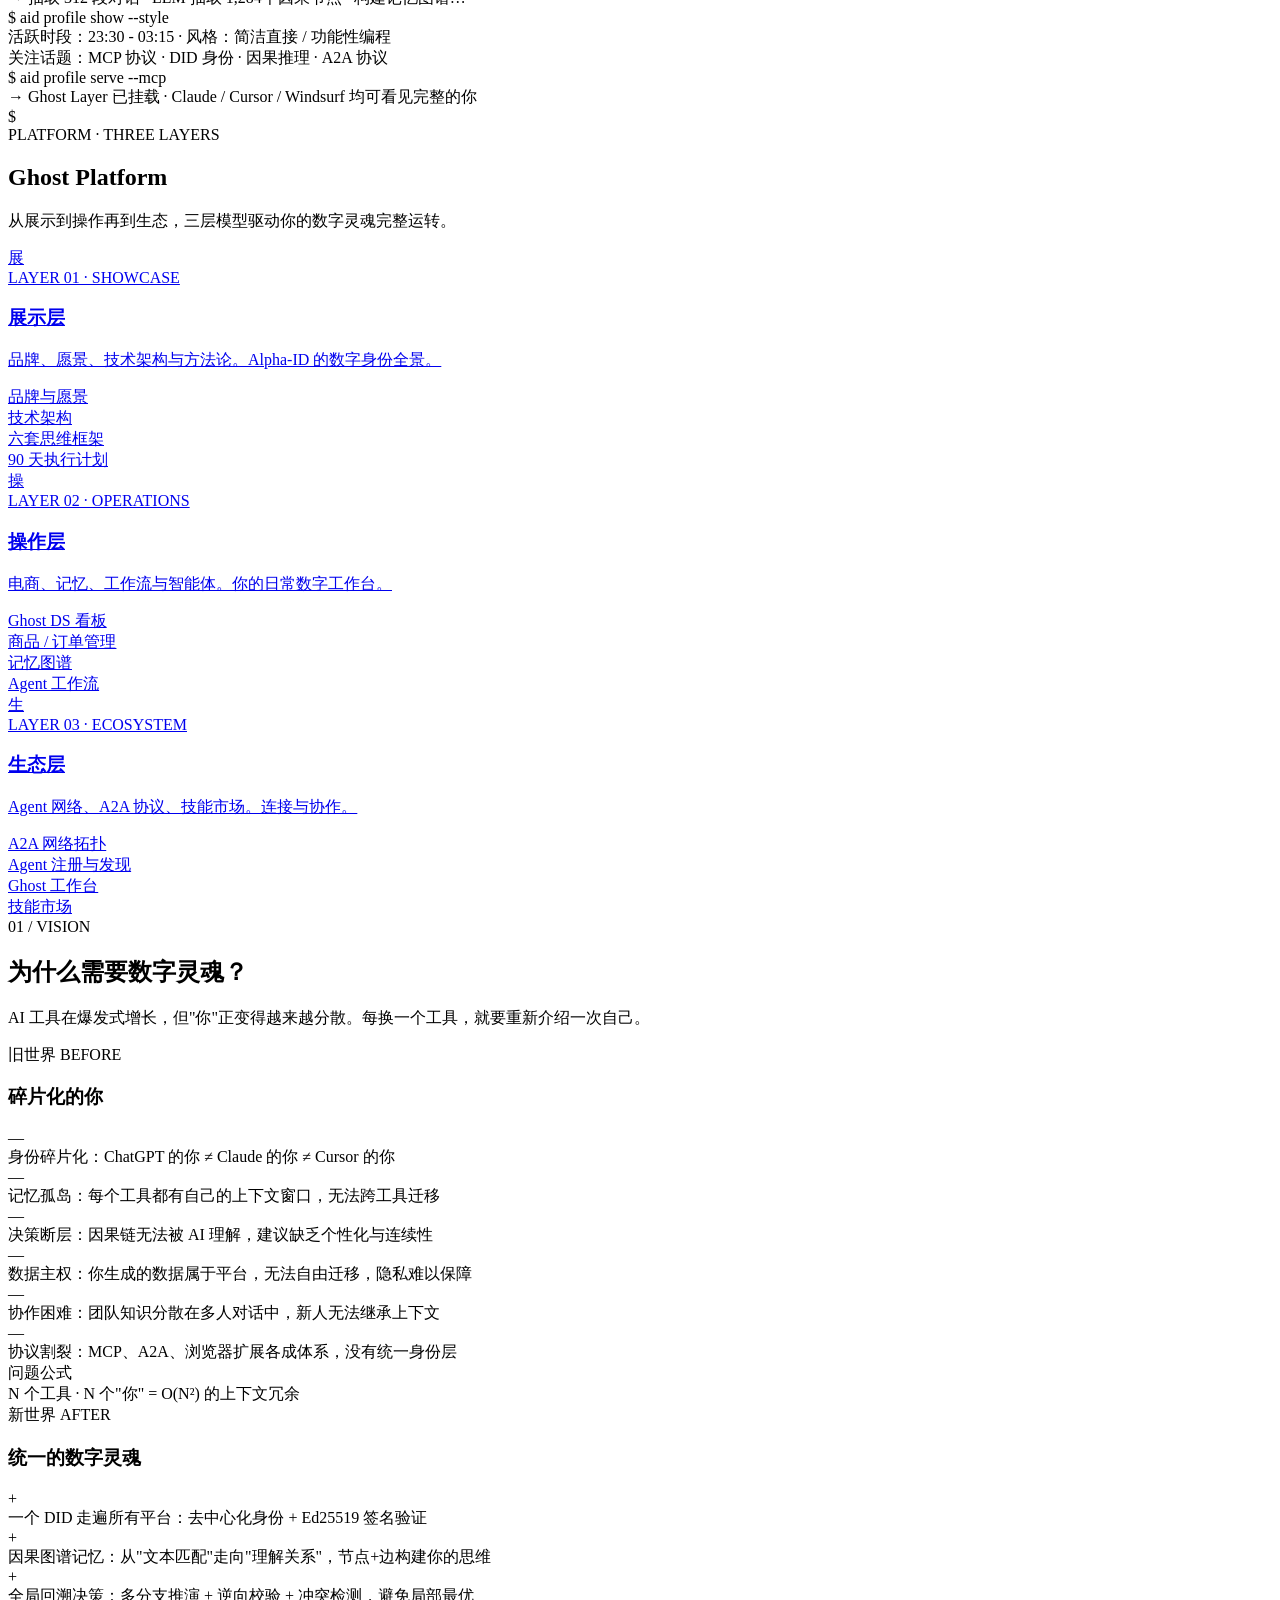
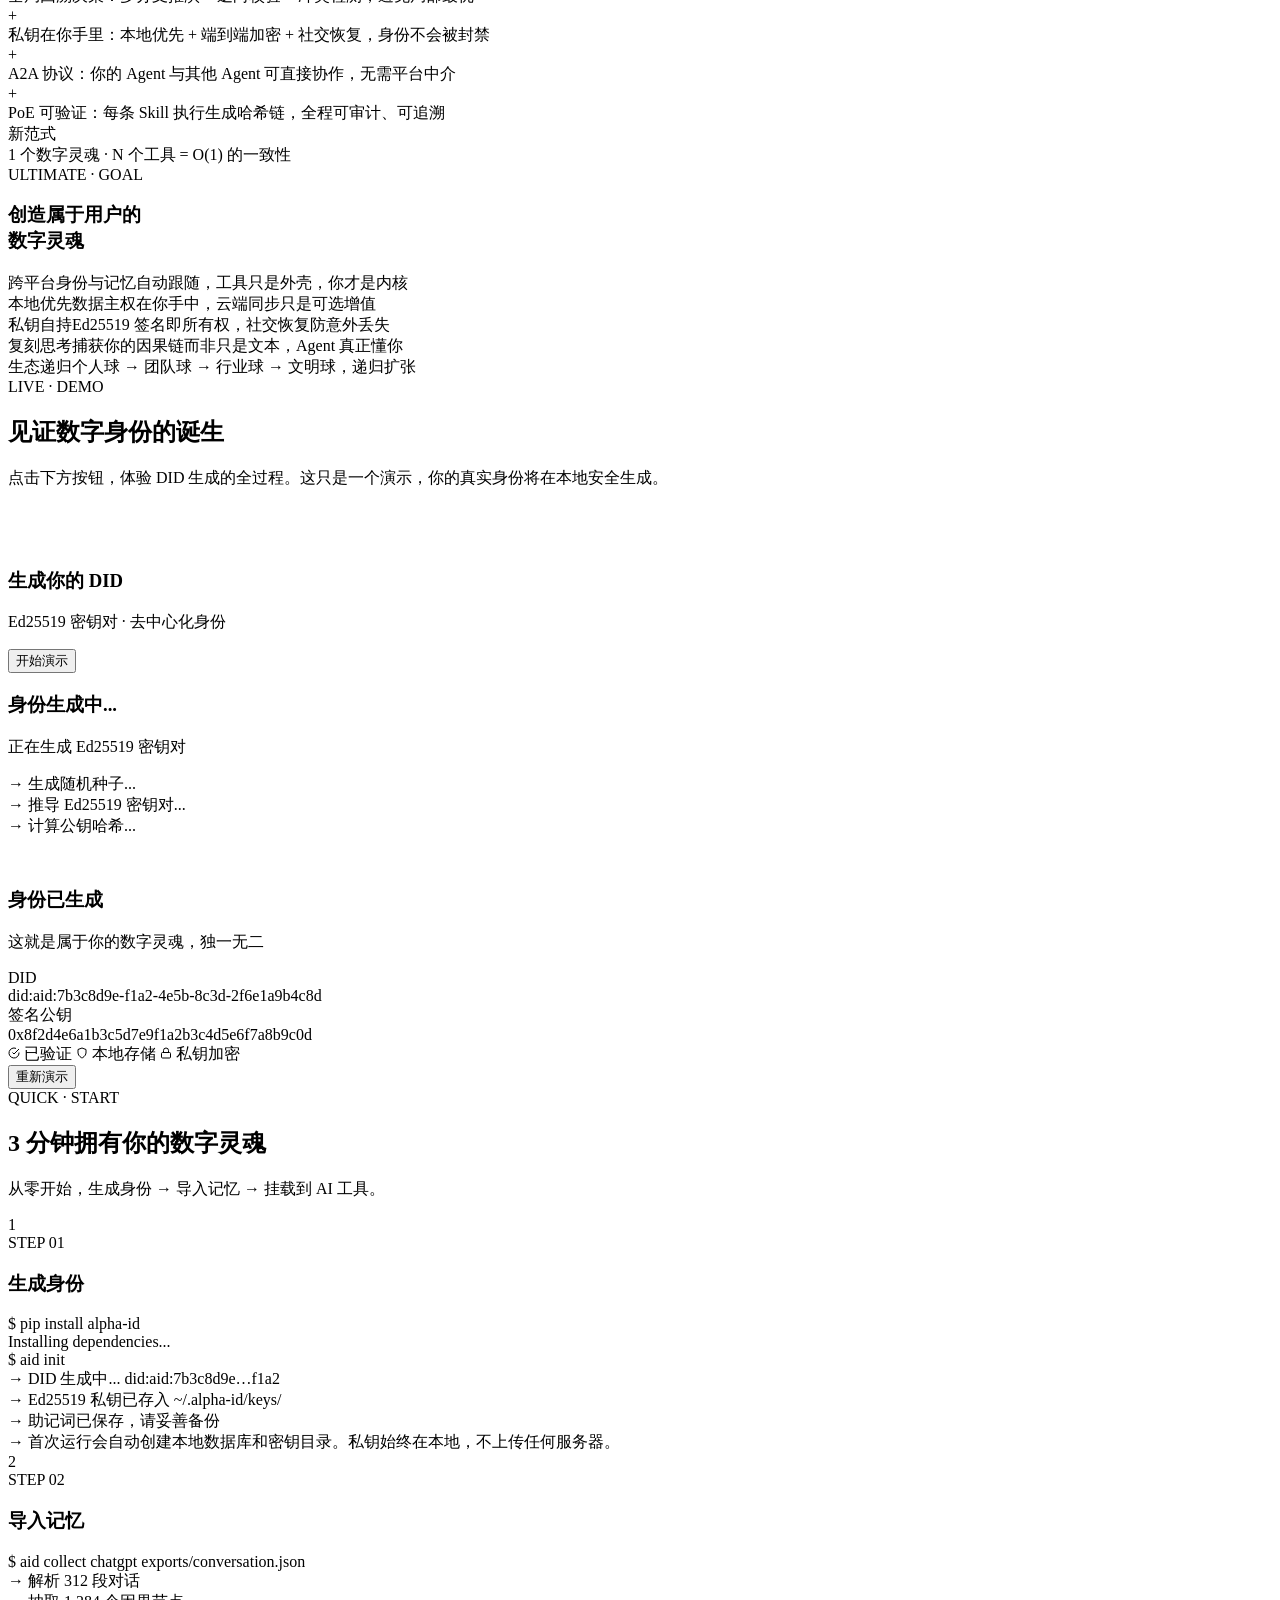
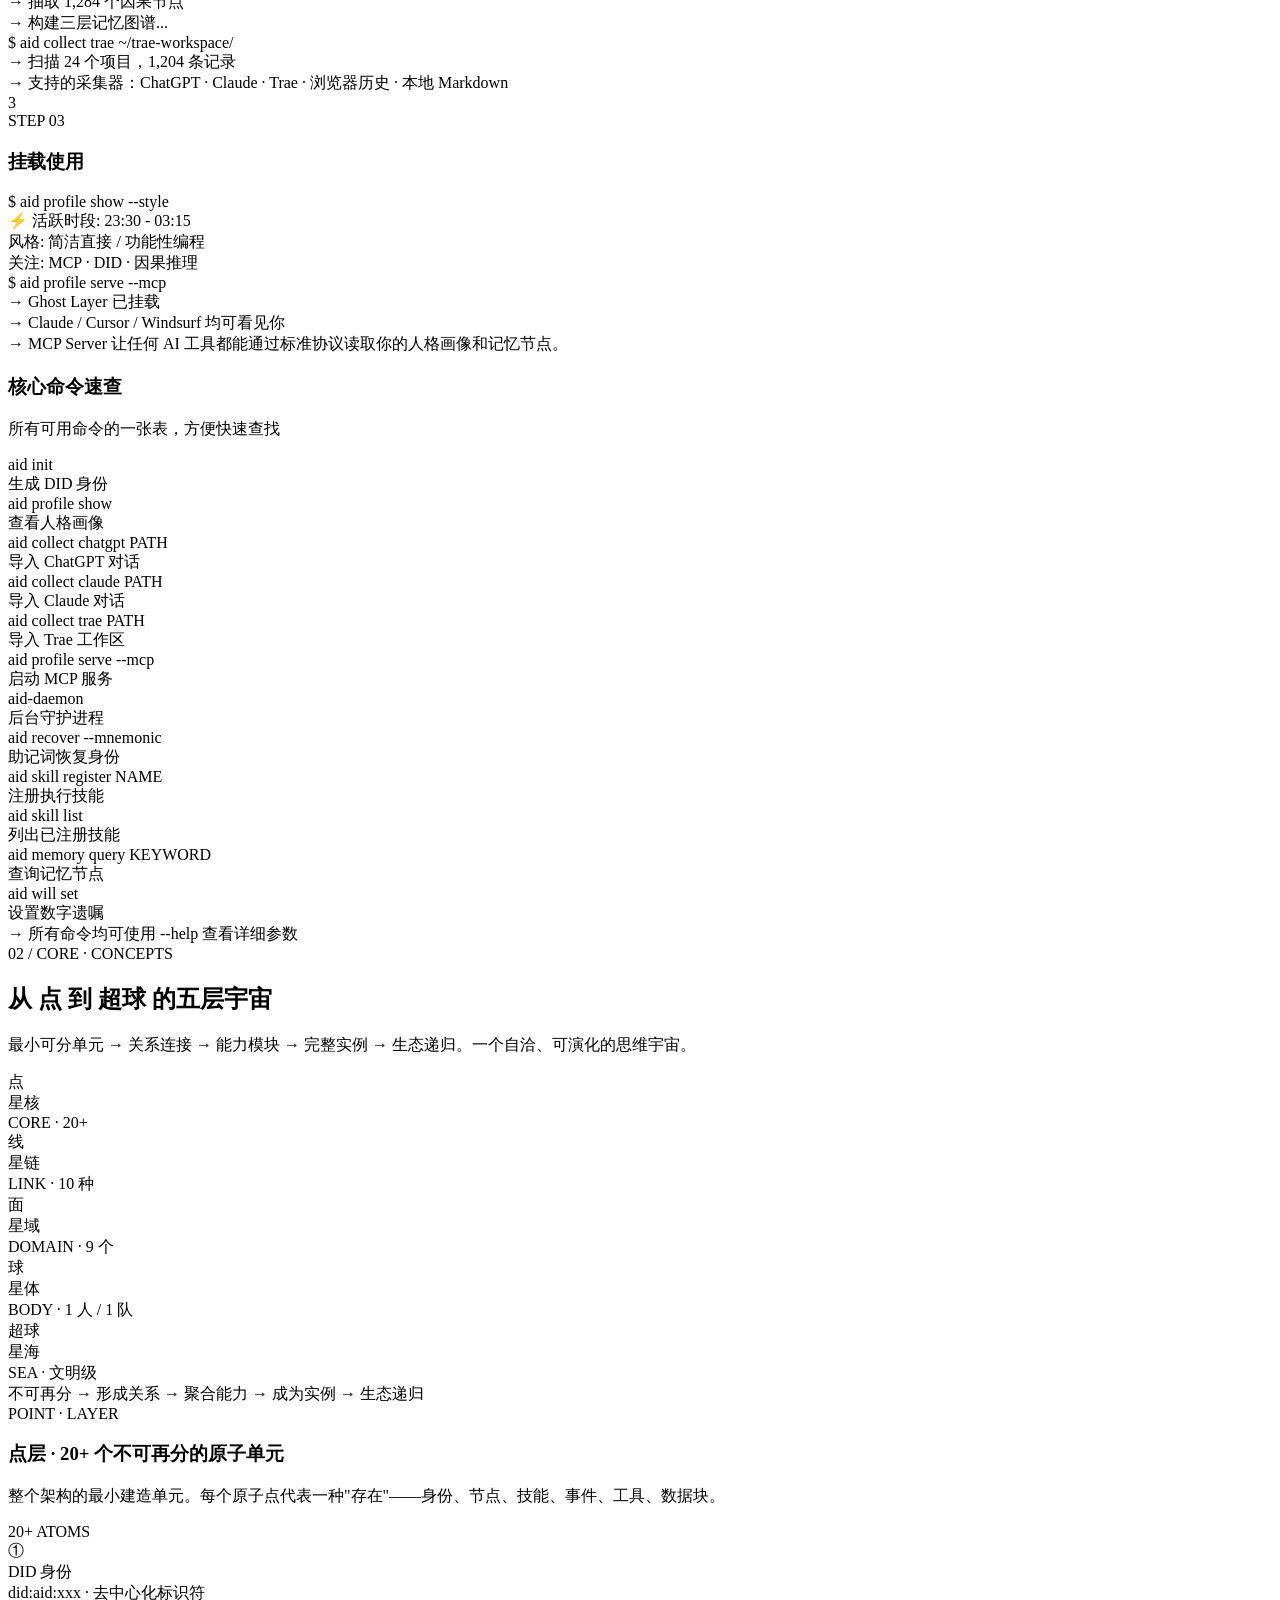
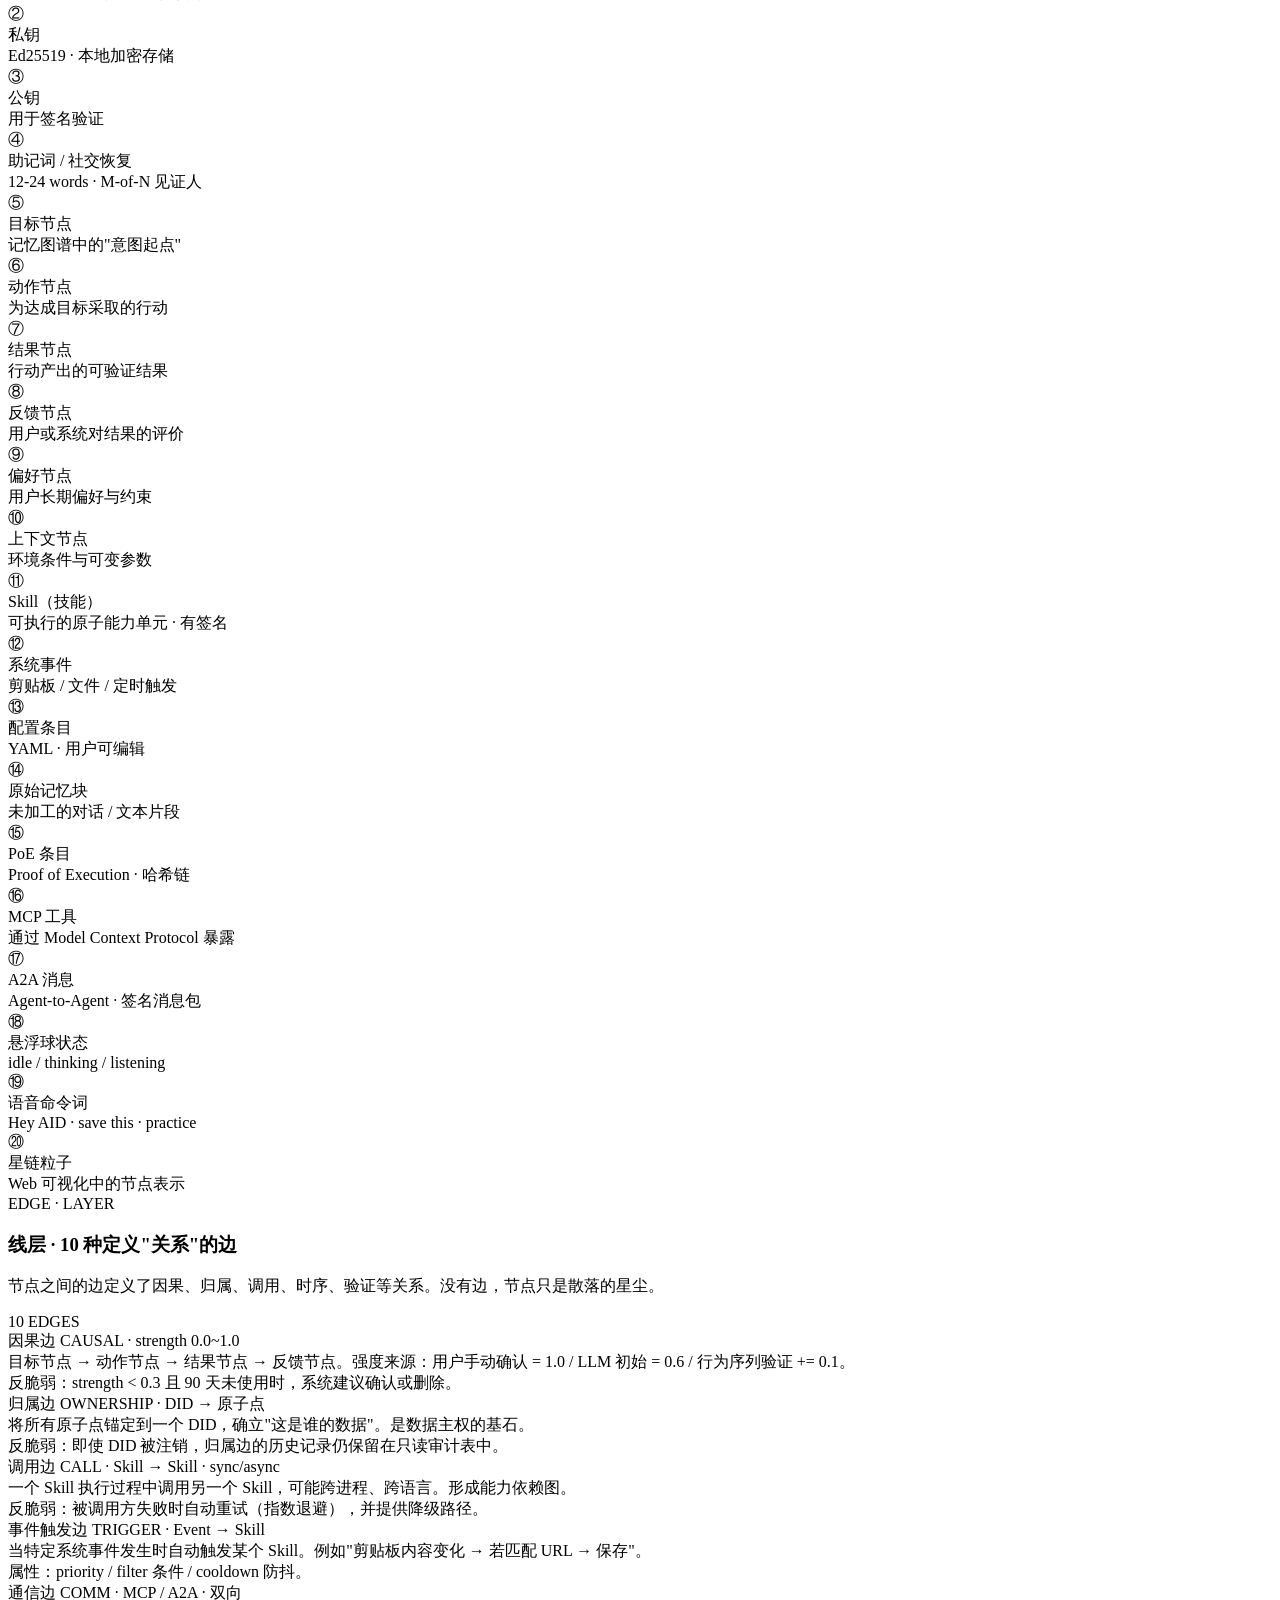
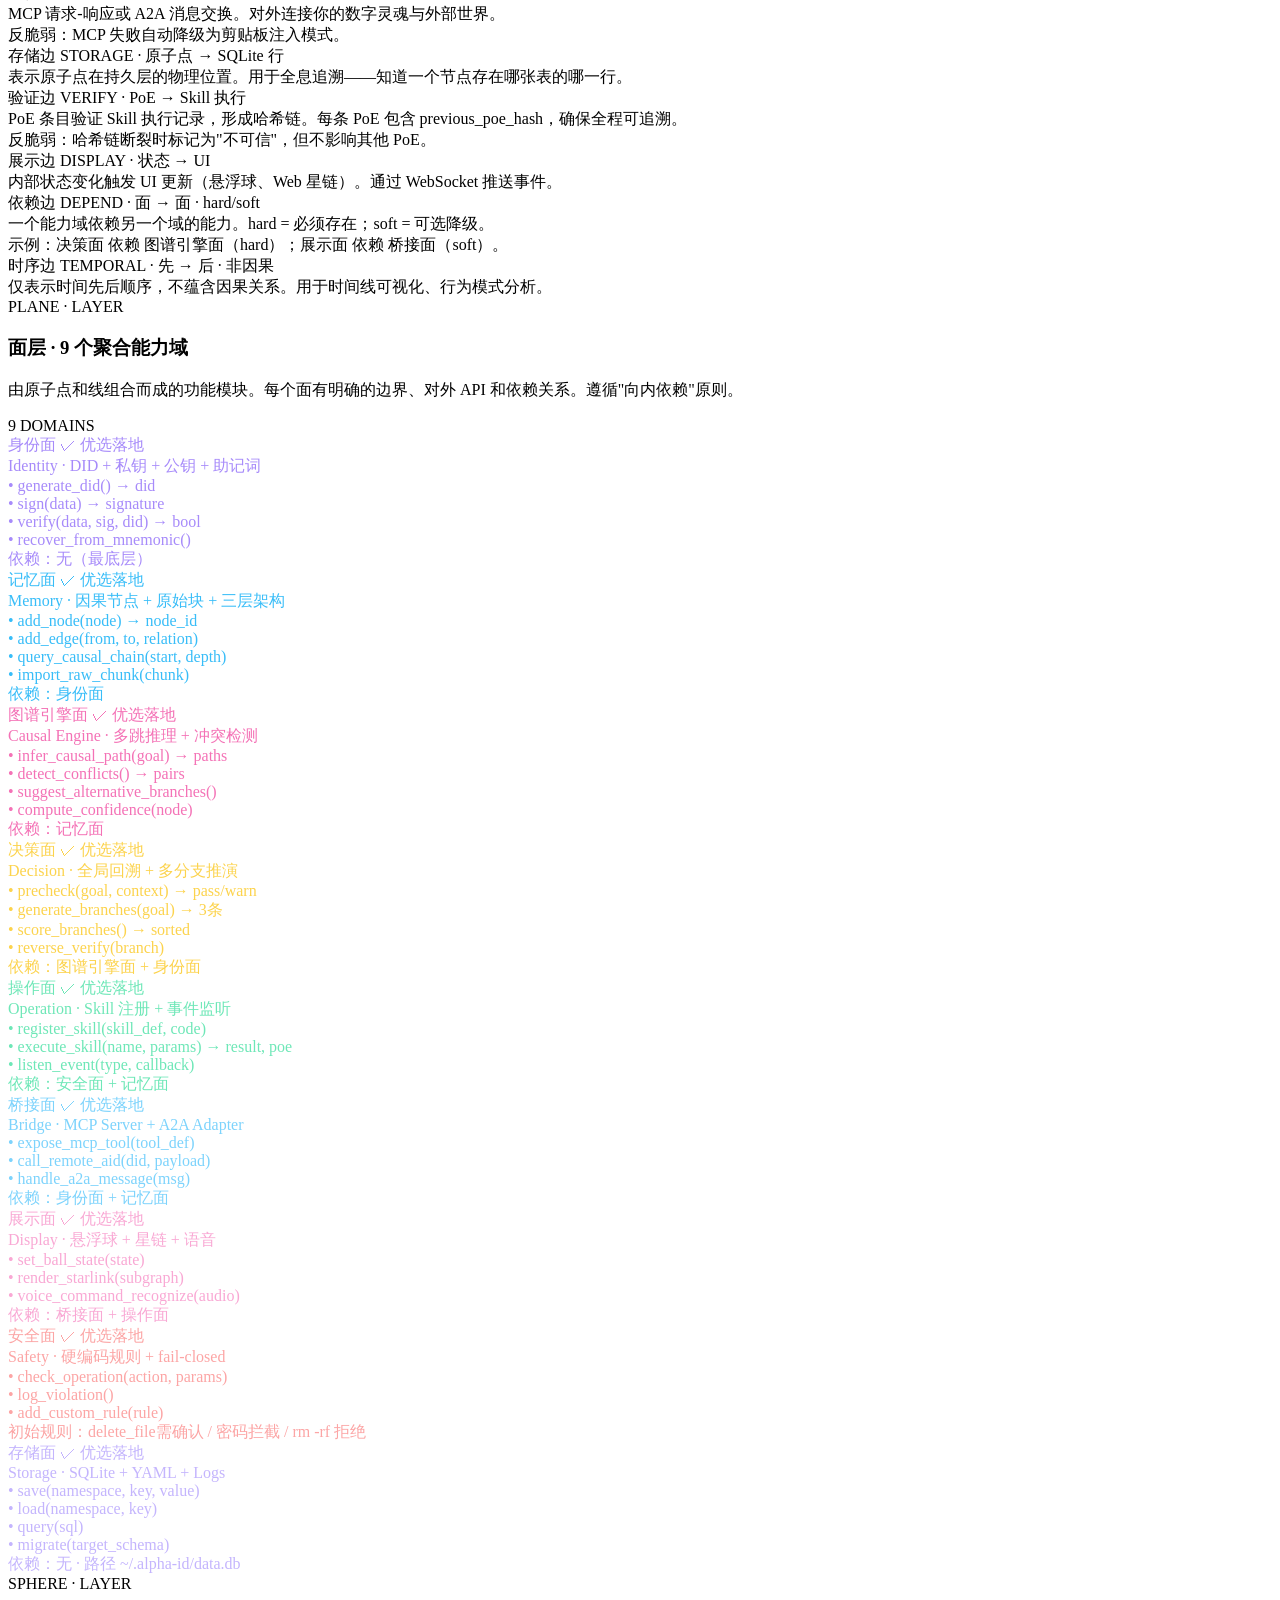
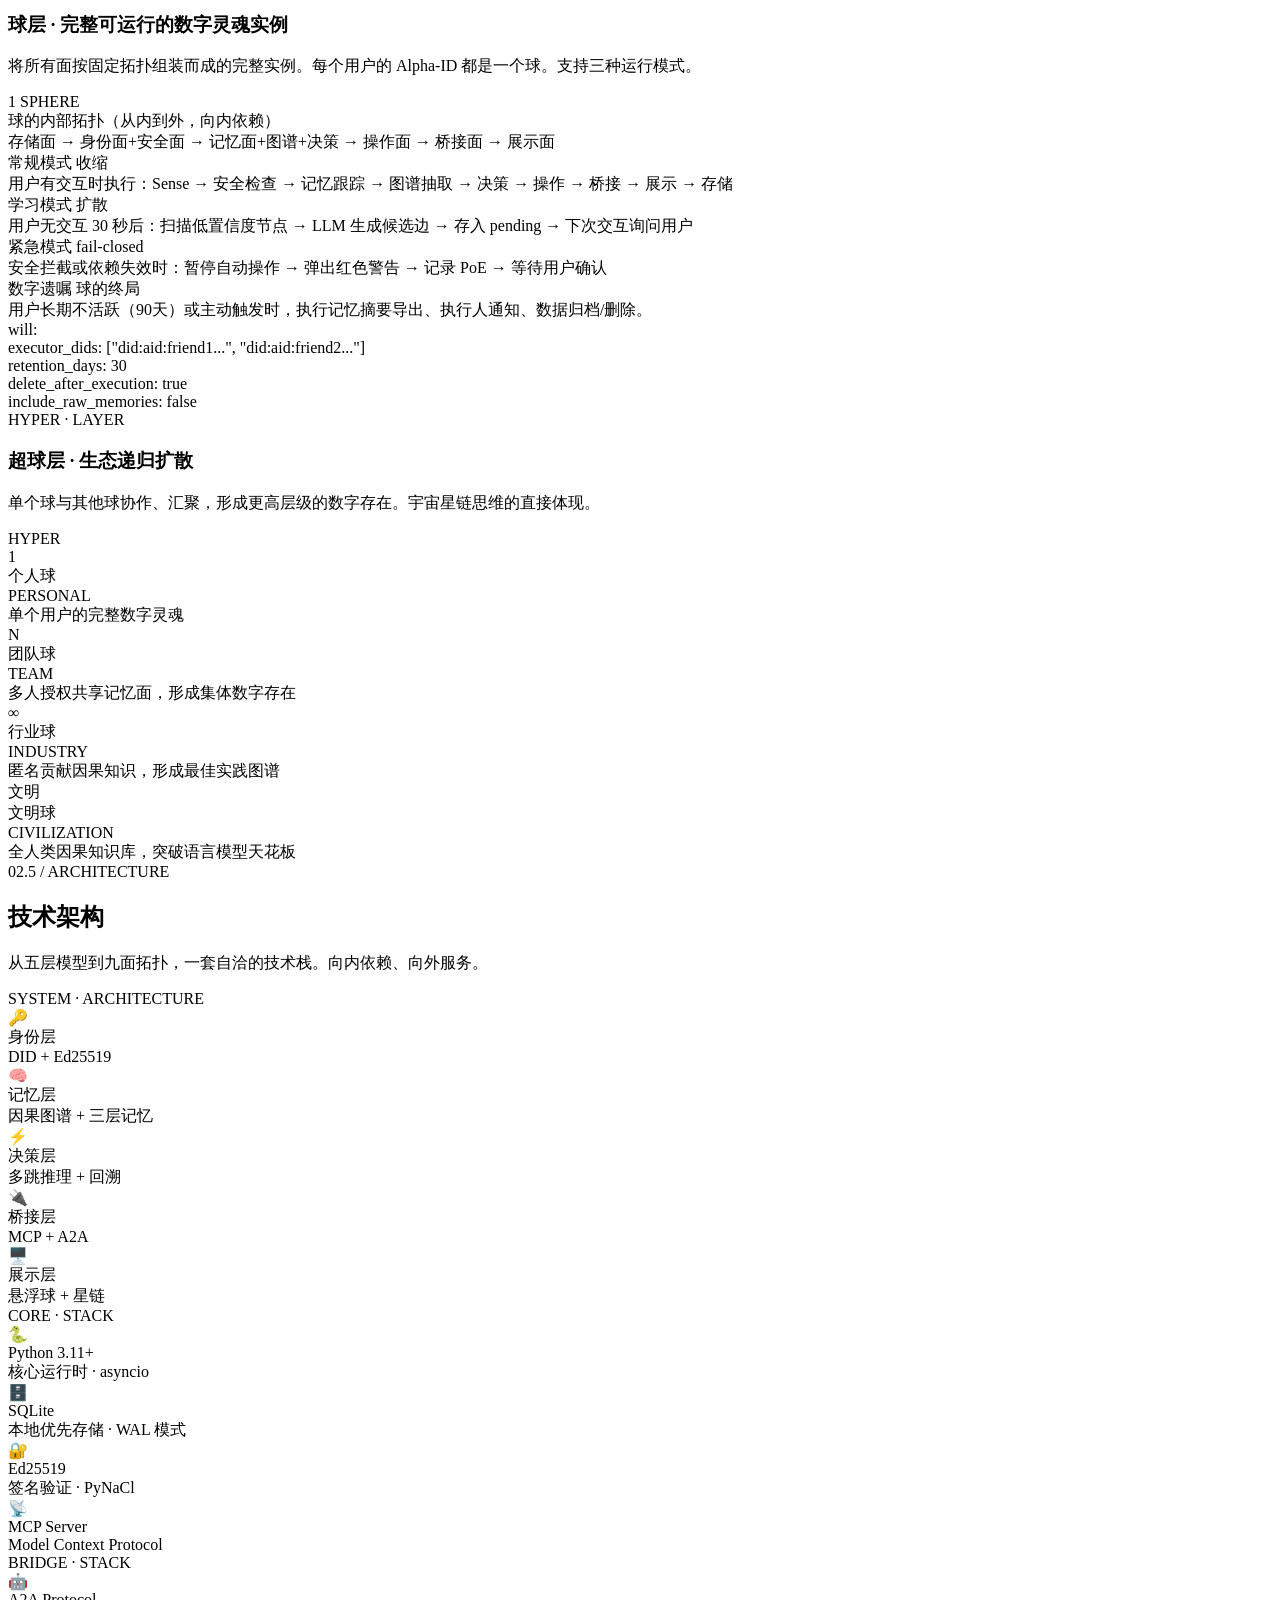
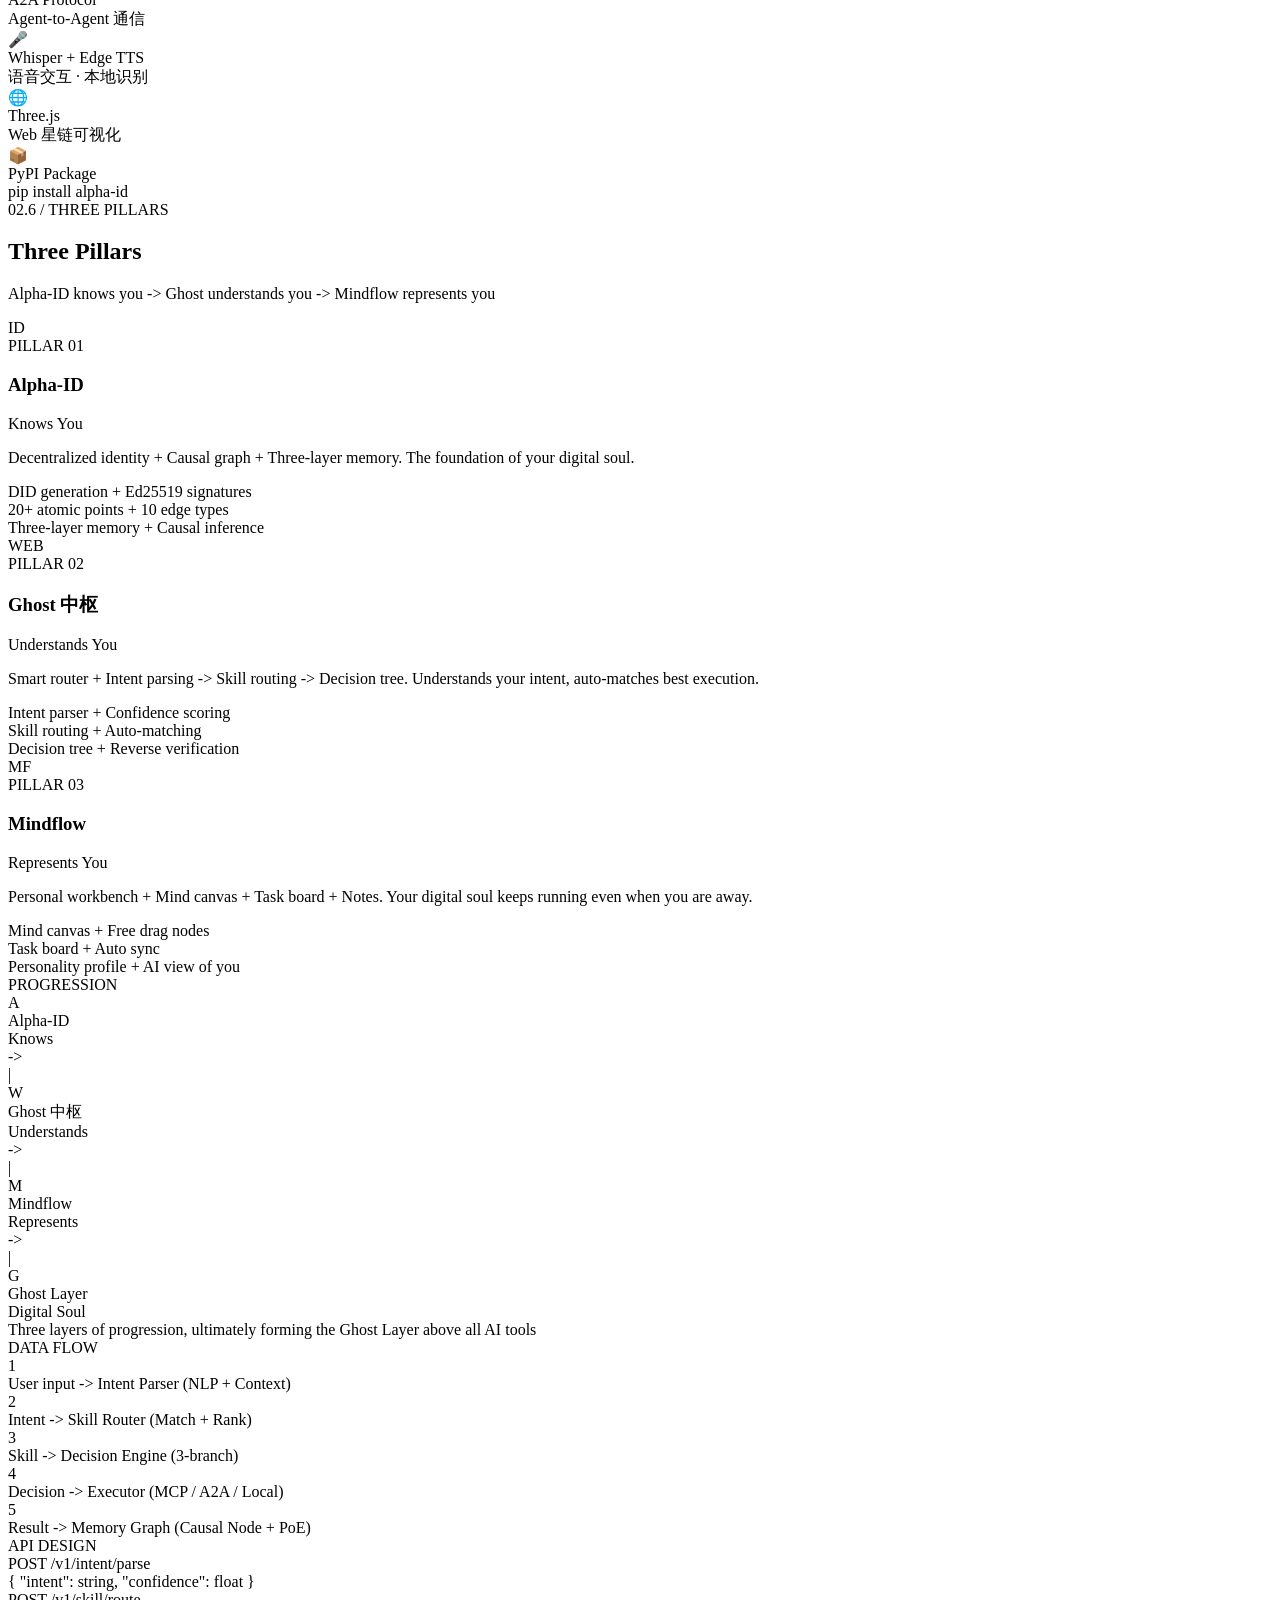
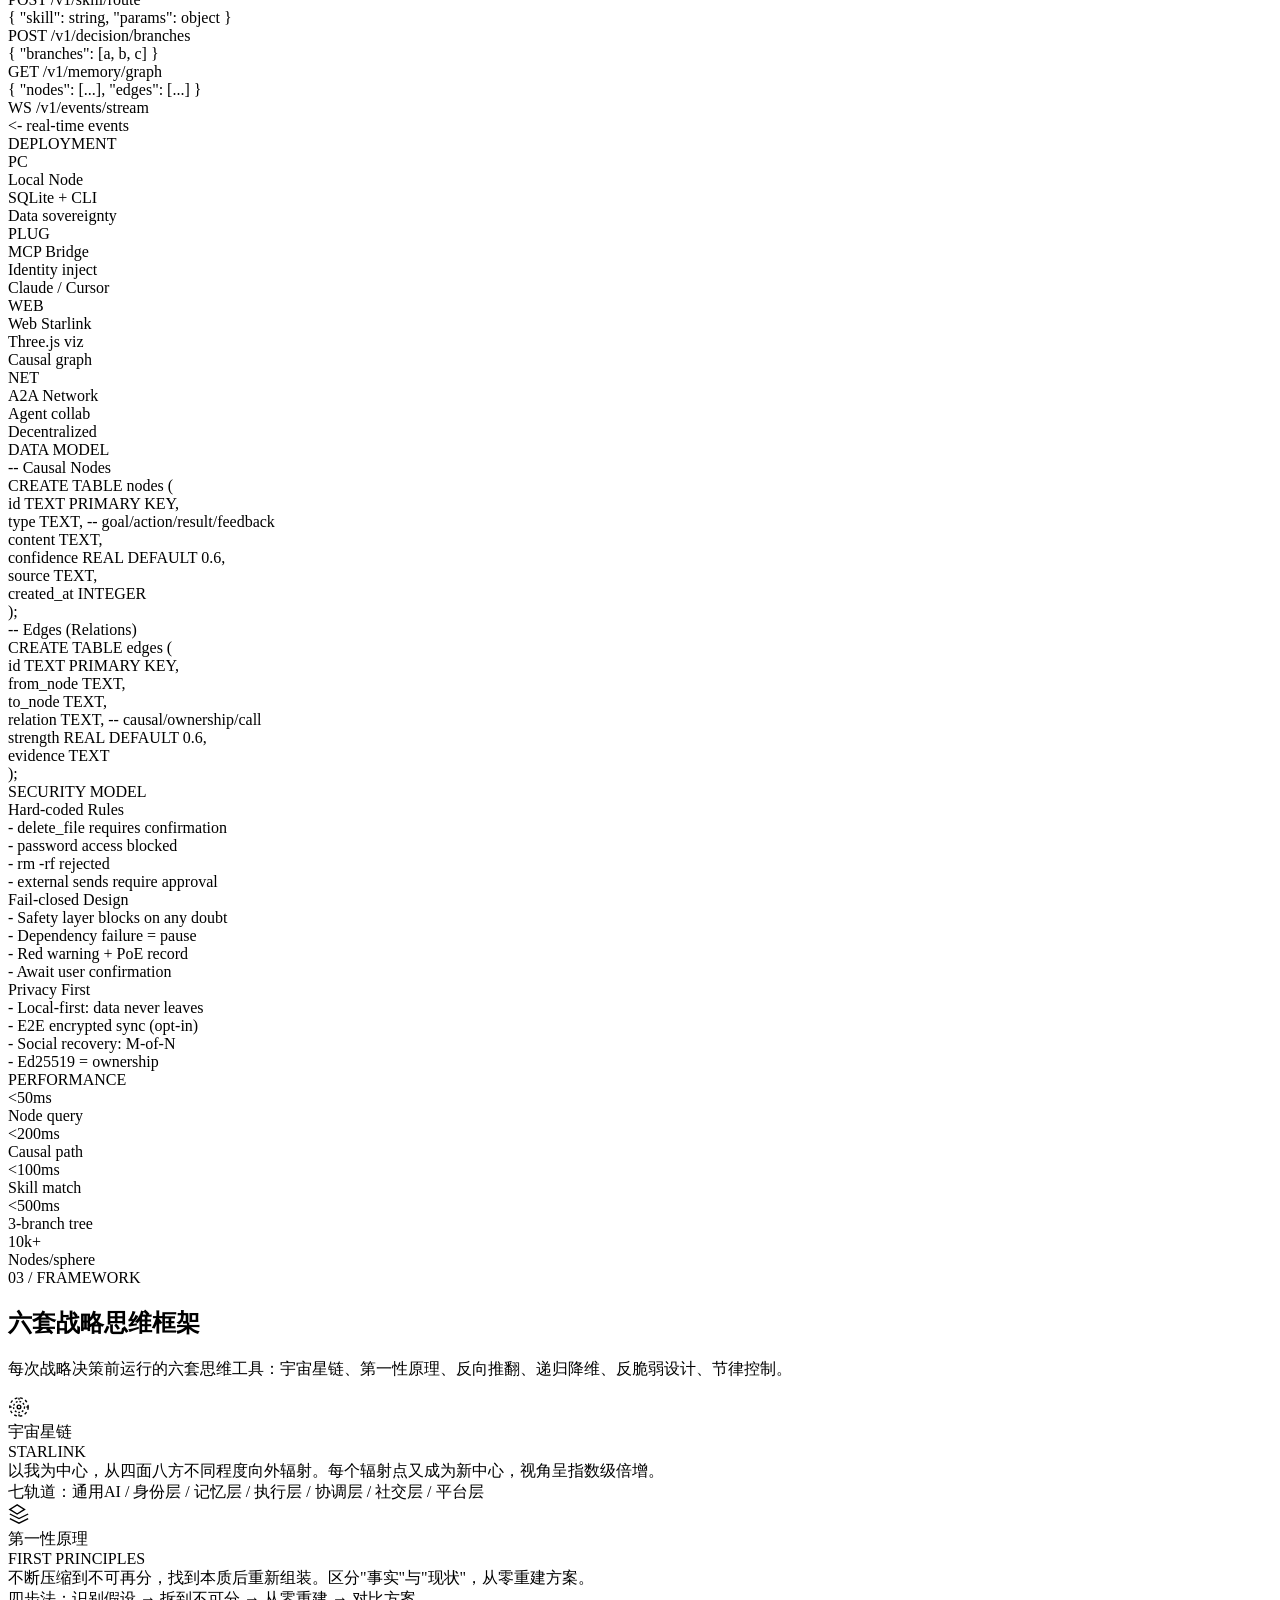
==== commit b2053479: "feat(alphaid): 调度/社交/DIY/面板全链路 + 外部skill市场 + 业务意图 (P1/P2/P3) - AgentGraph: find_best_agent 4层tier免费优" ====
--- a/src/alpha_id/templates/ghost.html
+++ b/src/alpha_id/templates/ghost.html
@@ -280,7 +280,7 @@
         <div class="space-y-1.5">
           <div class="flex items-center gap-2 text-xs text-slate-500"><span class="w-1.5 h-1.5 rounded-full bg-cosmic-400"></span>Ghost DS 看板</div>
           <div class="flex items-center gap-2 text-xs text-slate-500"><span class="w-1.5 h-1.5 rounded-full bg-cosmic-400"></span>商品 / 订单管理</div>
-          <div class="flex items-center gap-2 text-xs text-slate-500"><span class="w-1.5 h-1.5 rounded-full bg-cosmic-400"></span>豆包记忆桥</div>
+          <div class="flex items-center gap-2 text-xs text-slate-500"><span class="w-1.5 h-1.5 rounded-full bg-cosmic-400"></span>记忆图谱</div>
           <div class="flex items-center gap-2 text-xs text-slate-500"><span class="w-1.5 h-1.5 rounded-full bg-cosmic-400"></span>Agent 工作流</div>
         </div>
       </a>
@@ -2053,9 +2053,6 @@
       <button class="w-full text-left px-3 py-2.5 rounded-lg text-sm text-slate-400 hover:text-white hover:bg-white/5 transition router-nav-btn" data-route="memory">
         <span class="inline-flex items-center gap-2"><span class="w-5 h-5 rounded bg-amber-500/20 flex items-center justify-center text-xs">🧠</span>记忆</span>
       </button>
-      <button class="w-full text-left px-3 py-2.5 rounded-lg text-sm text-slate-400 hover:text-white hover:bg-white/5 transition router-nav-btn" data-route="doubao">
-        <span class="inline-flex items-center gap-2"><span class="w-5 h-5 rounded bg-sky-500/20 flex items-center justify-center text-xs">💬</span>豆包记忆桥</span>
-      </button>
       <div class="mt-6 text-[10px] text-slate-500 font-mono tracking-wider mb-3 px-3">系统</div>
       <button class="w-full text-left px-3 py-2.5 rounded-lg text-sm text-slate-400 hover:text-white hover:bg-white/5 transition router-nav-btn" data-route="logs">
         <span class="inline-flex items-center gap-2"><span class="w-5 h-5 rounded bg-slate-500/20 flex items-center justify-center text-xs">📋</span>执行日志</span>
@@ -2208,72 +2205,6 @@
           <div class="text-xs text-slate-500">知识链</div>
         </div>
       </div>
-    </div>
-
-    <div id="route-doubao" class="wb-route-panel hidden">
-      <div class="flex items-center justify-between mb-6">
-        <div>
-          <h2 class="text-2xl font-bold text-white">💬 豆包记忆桥</h2>
-          <p class="text-slate-400 text-sm">豆包对话自动同步到 Ghost 知识链 + Obsidian + Nebula 飞书机器人</p>
-        </div>
-        <div class="flex gap-2">
-          <button onclick="window.open('https://www.doubao.com','_blank')" class="px-4 py-2 bg-sky-500/20 text-sky-300 rounded-lg text-sm hover:bg-sky-500/30 transition border border-sky-500/30">└─ 豆包</button>
-          <button onclick="window.open(CONFIG.nebula,'_blank')" class="px-4 py-2 bg-purple-500/20 text-purple-300 rounded-lg text-sm hover:bg-purple-500/30 transition border border-purple-500/30">🤖 Nebula</button>
-        </div>
-      </div>
-      <div class="grid grid-cols-1 md:grid-cols-4 gap-4 mb-6">
-        <div class="router-node p-4">
-          <div class="text-2xl font-bold text-sky-300" id="doubao-msg-count">-</div>
-          <div class="text-xs text-slate-500 mt-1">已同步对话</div>
-        </div>
-        <div class="router-node p-4">
-          <div class="text-2xl font-bold text-emerald-300" id="doubao-status">🟢 运行中</div>
-          <div class="text-xs text-slate-500 mt-1">桌面端监听</div>
-        </div>
-        <div class="router-node p-4">
-          <div class="text-2xl font-bold text-amber-300" id="doubao-obsidian">📄 已关联</div>
-          <div class="text-xs text-slate-500 mt-1">Obsidian</div>
-        </div>
-        <div class="router-node p-4">
-          <div class="text-2xl font-bold text-purple-300" id="doubao-nebula">🟢 在线</div>
-          <div class="text-xs text-slate-500 mt-1">Nebula 飞书</div>
-        </div>
-      </div>
-      <div class="router-node mb-4">
-        <div class="flex gap-3">
-          <input id="doubao-search-input" type="text" placeholder="🔍 搜索豆包对话记忆..." class="flex-1 px-4 py-2.5 rounded-lg bg-white/5 border border-white/10 text-sm text-white placeholder-slate-500 focus:outline-none focus:border-sky-500/50 focus:bg-white/10 transition">
-          <button onclick="searchDoubao()" class="px-4 py-2.5 bg-sky-500/20 text-sky-300 rounded-lg text-sm hover:bg-sky-500/30 transition border border-sky-500/30">🔍 搜索</button>
-        </div>
-      </div>
-      <div class="router-node">
-        <div class="flex items-center justify-between mb-4">
-          <h3 class="text-sm font-medium text-white">💬 最近同步对话</h3>
-          <div class="flex gap-2 items-center">
-            <span class="text-xs text-slate-500" id="doubao-refresh-time"></span>
-            <button onclick="loadDoubao()" class="text-xs text-sky-400 hover:text-sky-300 transition">🔄 刷新</button>
-          </div>
-        </div>
-        <div id="doubao-conv-list" class="space-y-2 max-h-96 overflow-y-auto">
-          <div class="text-center text-slate-600 py-8">加载中...</div>
-        </div>
-      </div>
-    </div>
-      <!-- Ghost embedded Doubao workspace -->
-      <div class="router-node mt-6">
-        <div class="flex items-center justify-between mb-3">
-          <h3 class="text-sm font-medium text-white flex items-center gap-2">
-            <span class="w-2 h-2 rounded-full bg-sky-400"></span>
-            Ghost 豆包工作台
-          </h3>
-          <button onclick="var f=document.getElementById('doubao-iframe');f.classList.toggle('hidden');this.textContent=f.classList.contains('hidden')?'显示工作台':'隐藏工作台'" class="px-3 py-1 text-xs bg-sky-500/20 text-sky-300 rounded hover:bg-sky-500/30 transition border border-sky-500/30">
-            显示工作台
-          </button>
-        </div>
-        <div id="doubao-iframe" class="hidden rounded-lg overflow-hidden border border-white/10 bg-white/5">
-          <iframe src="" id="doubao-iframe-src" width="100%" height="500" frameborder="0" class="rounded-lg"></iframe>
-        </div>
-      </div>
-
     </div>
 
     <div id="route-graph" class="wb-route-panel hidden">
@@ -2515,13 +2446,13 @@
 
       <a href="http://localhost:3000/memory" target="_blank" rel="noopener" class="glass rounded-3xl p-6 node group hover:border-cosmic-500/30 transition block">
         <div class="flex items-center gap-3 mb-4">
-          <div class="w-10 h-10 rounded-xl bg-sky-500/15 border border-sky-500/30 flex items-center justify-center text-lg">💬</div>
+          <div class="w-10 h-10 rounded-xl bg-amber-500/15 border border-amber-500/30 flex items-center justify-center text-lg">🧠</div>
           <div>
-            <div class="text-sm font-bold text-white group-hover:text-sky-300 transition">豆包记忆桥</div>
+            <div class="text-sm font-bold text-white group-hover:text-amber-300 transition">记忆图谱</div>
             <div class="text-[10px] text-slate-500 font-mono">MEMORY</div>
           </div>
         </div>
-        <p class="text-xs text-slate-400">豆包对话自动同步到 Ghost 知识链，跨平台记忆互通。</p>
+        <p class="text-xs text-slate-400">知识图谱可视化 — 点击节点查看记忆详情，连线表示共享标签。</p>
       </a>
 
       <a href="http://localhost:3000/settings" target="_blank" rel="noopener" class="glass rounded-3xl p-6 node group hover:border-cosmic-500/30 transition block">
